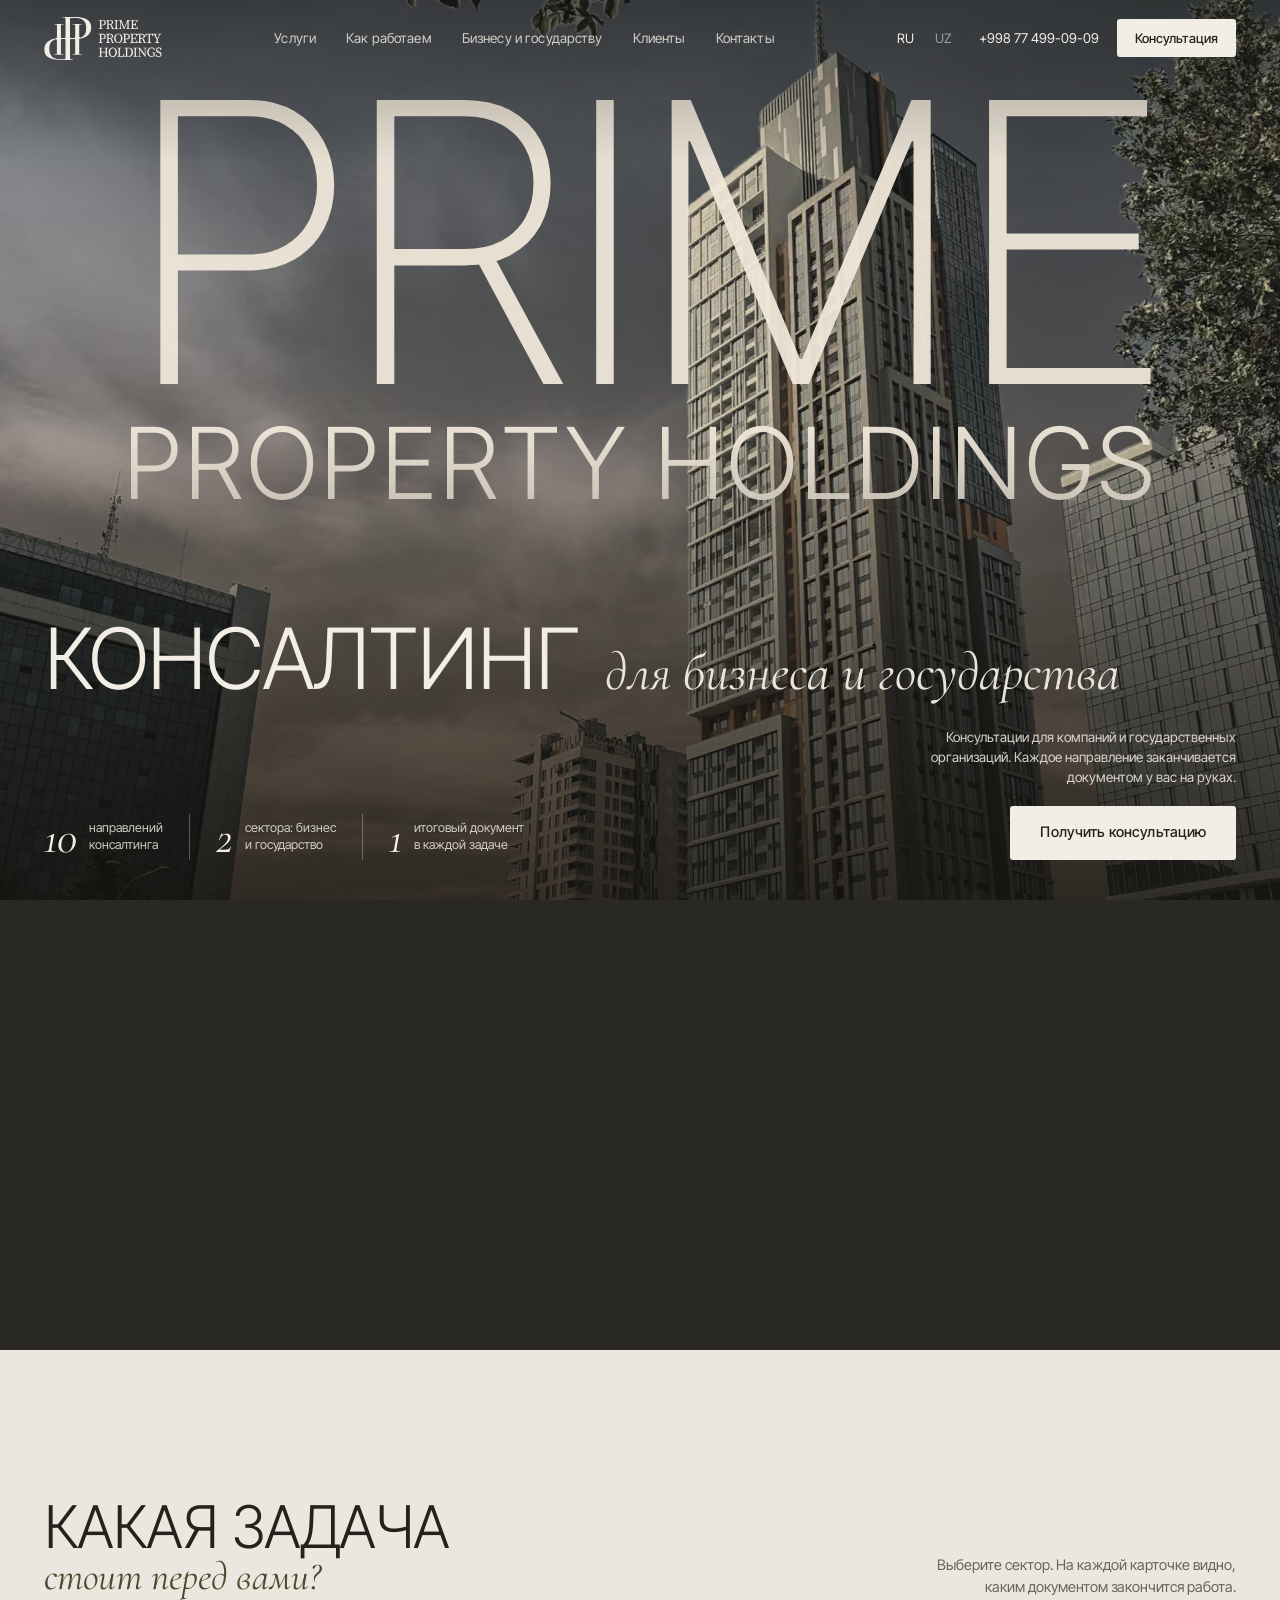
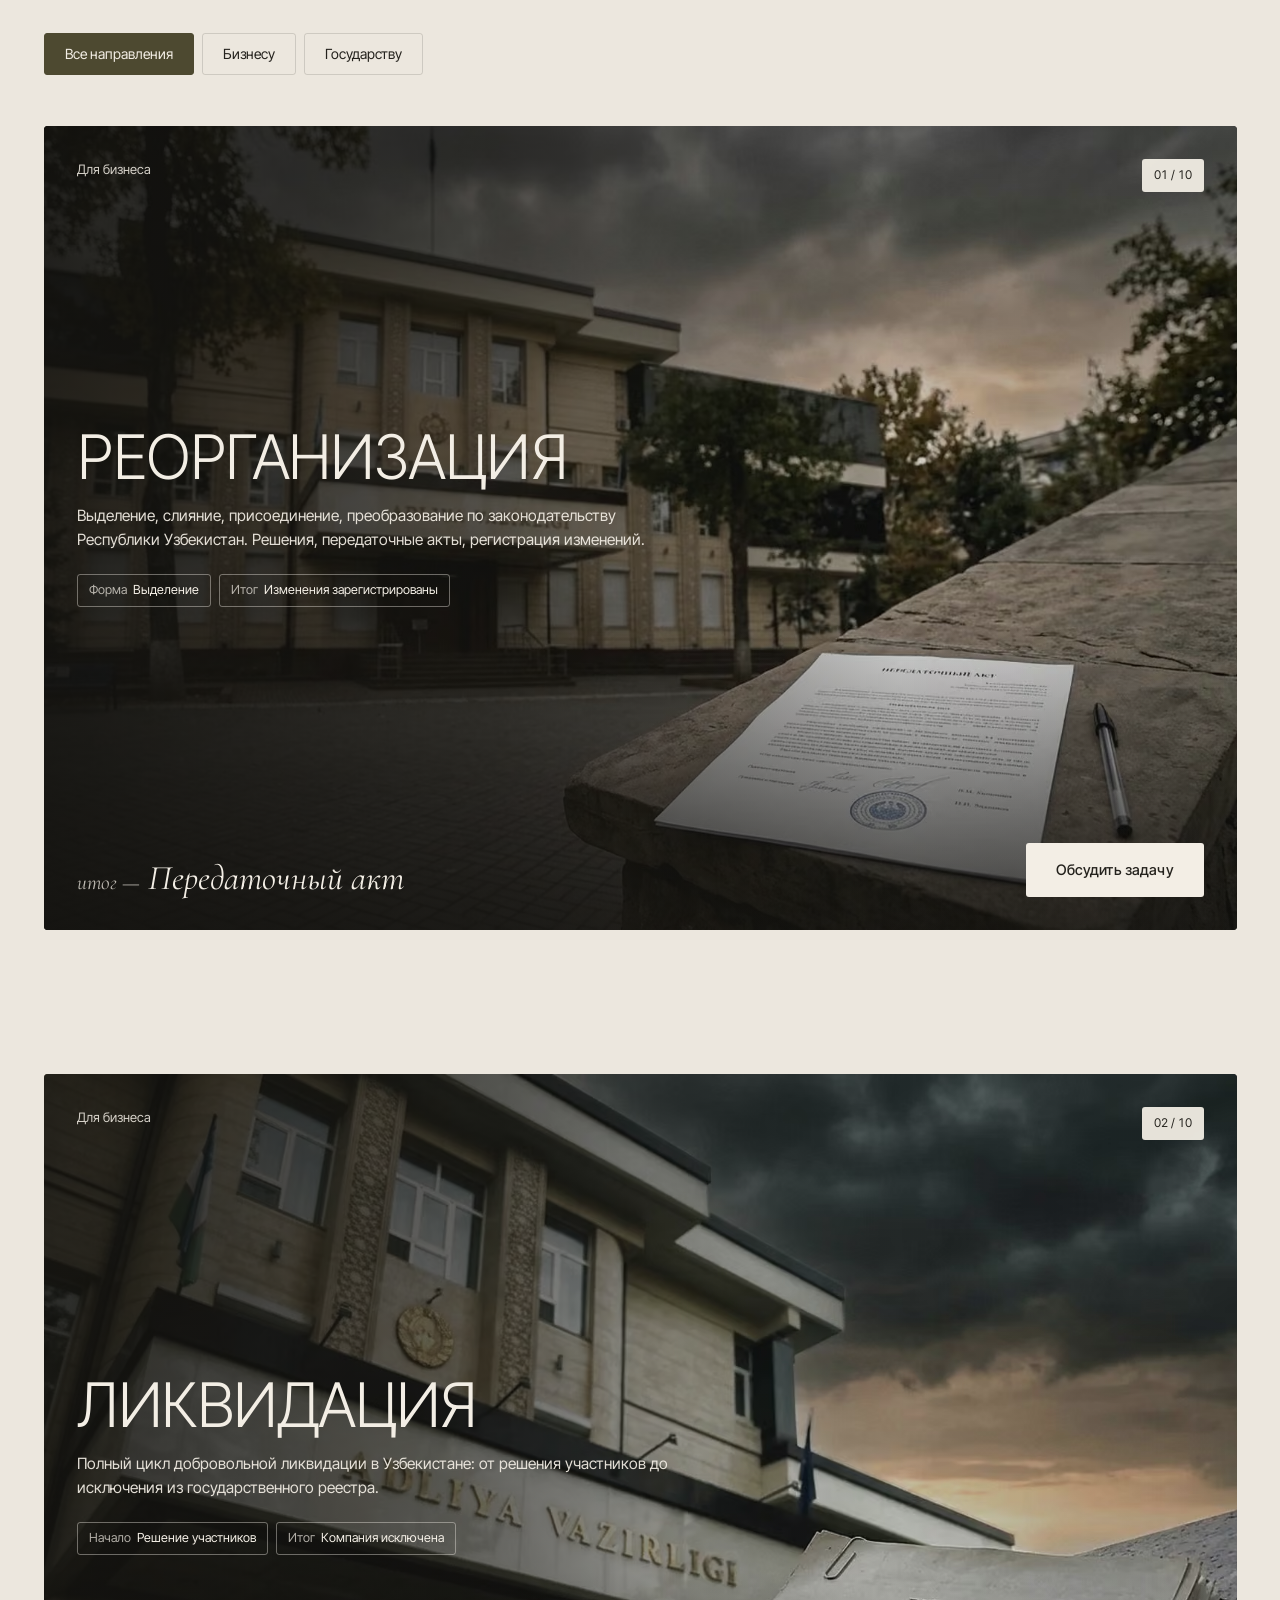
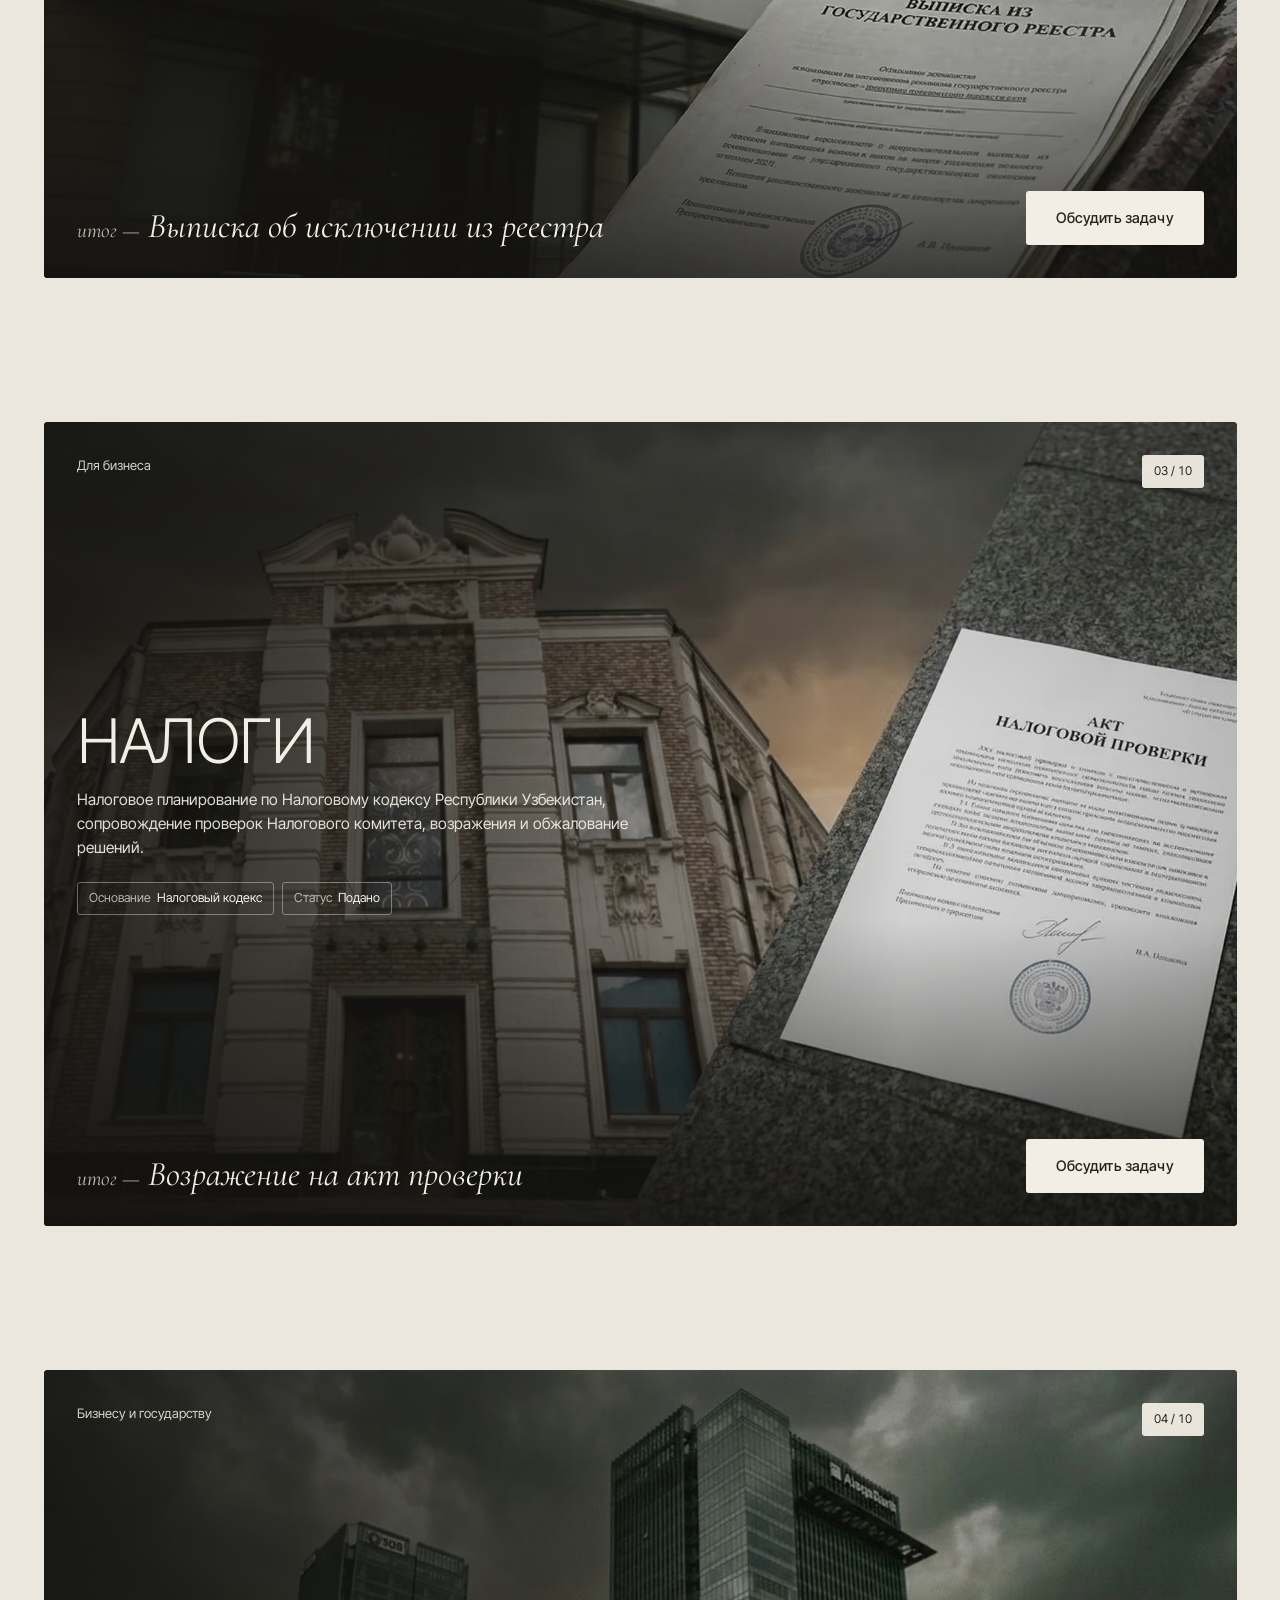
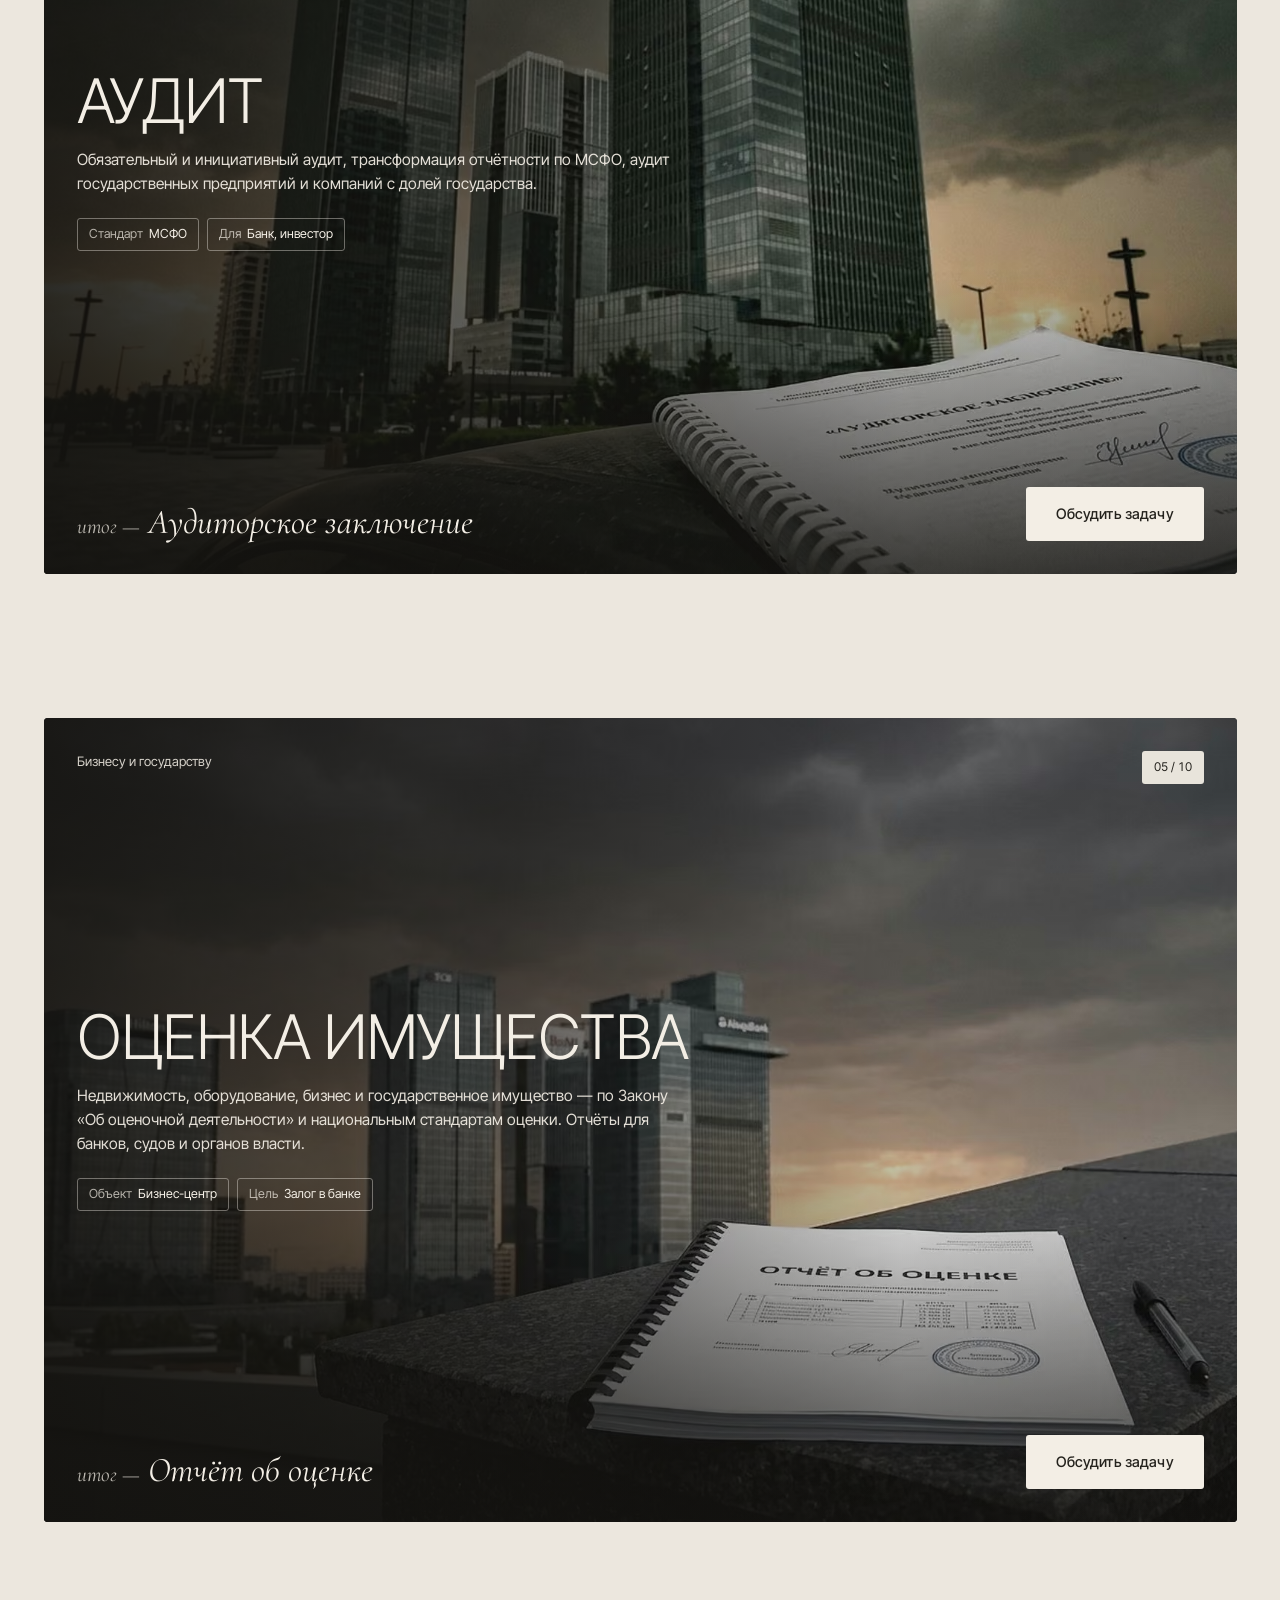
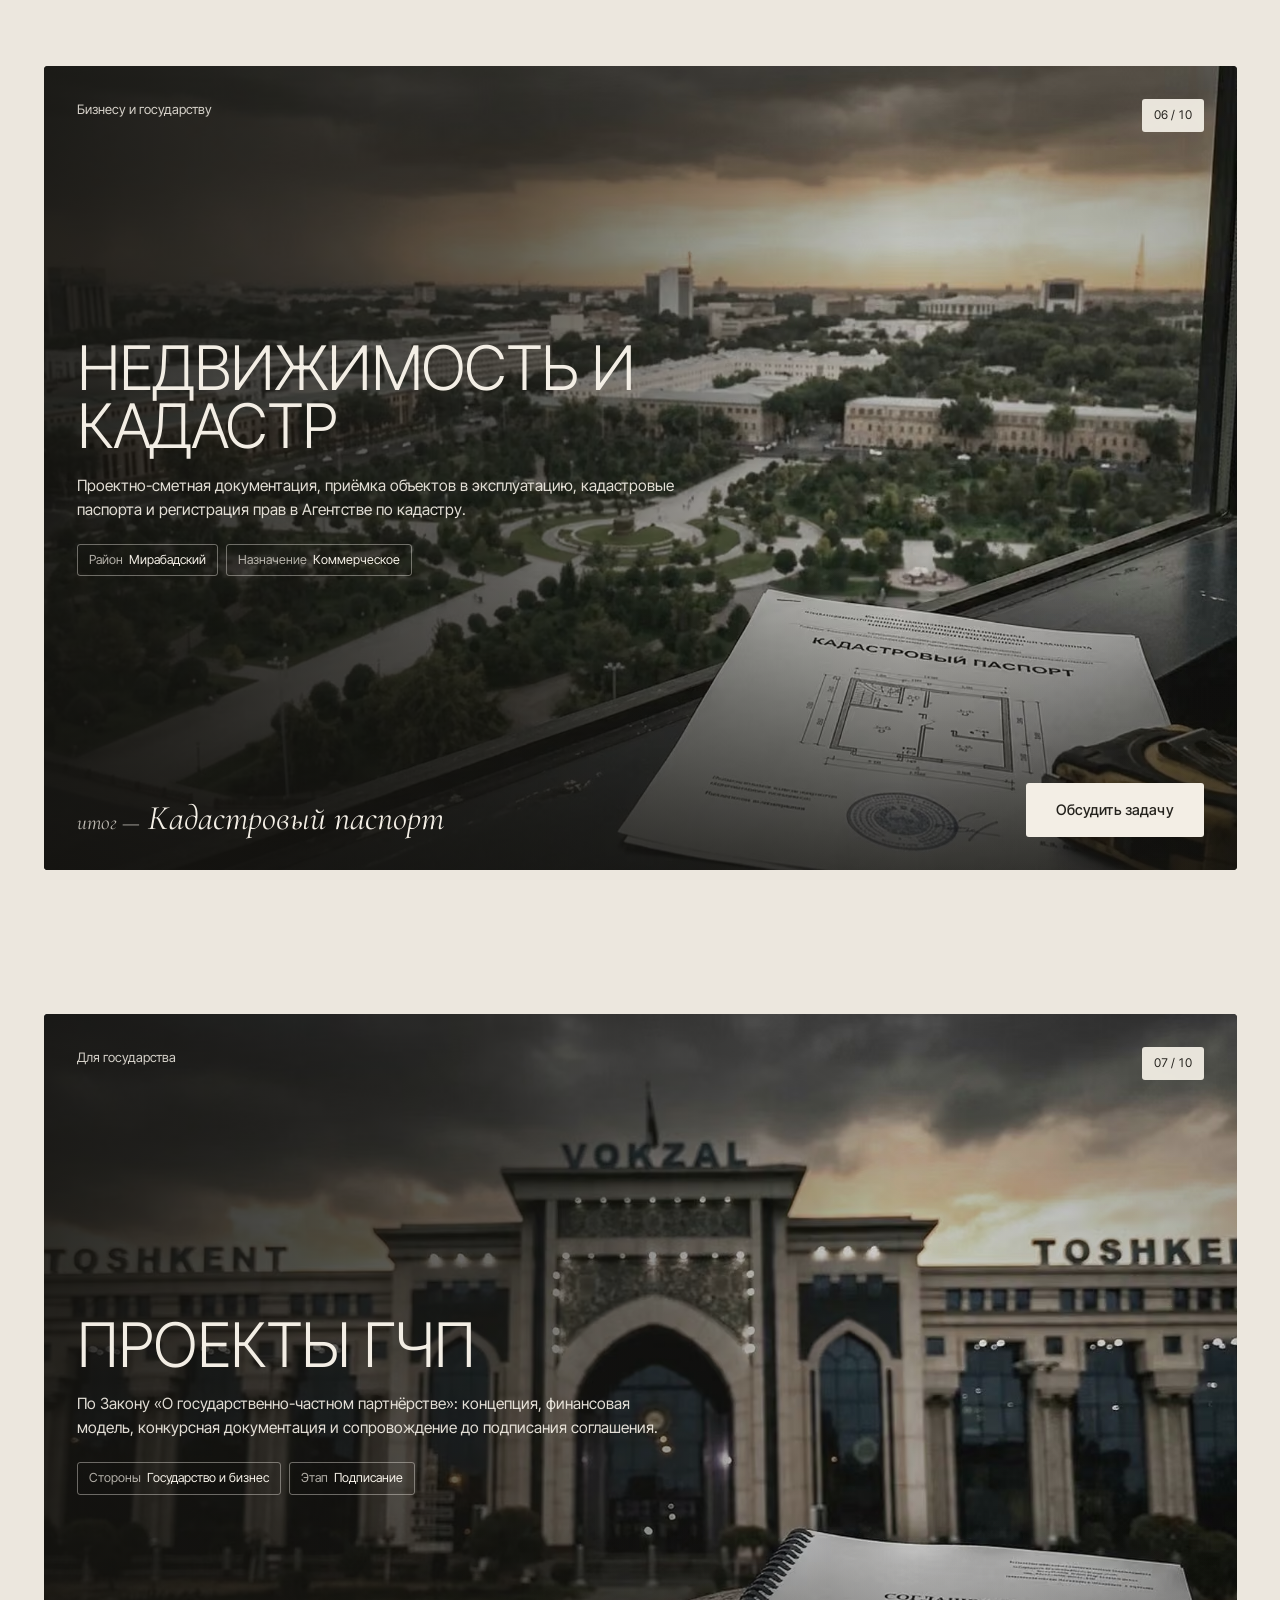
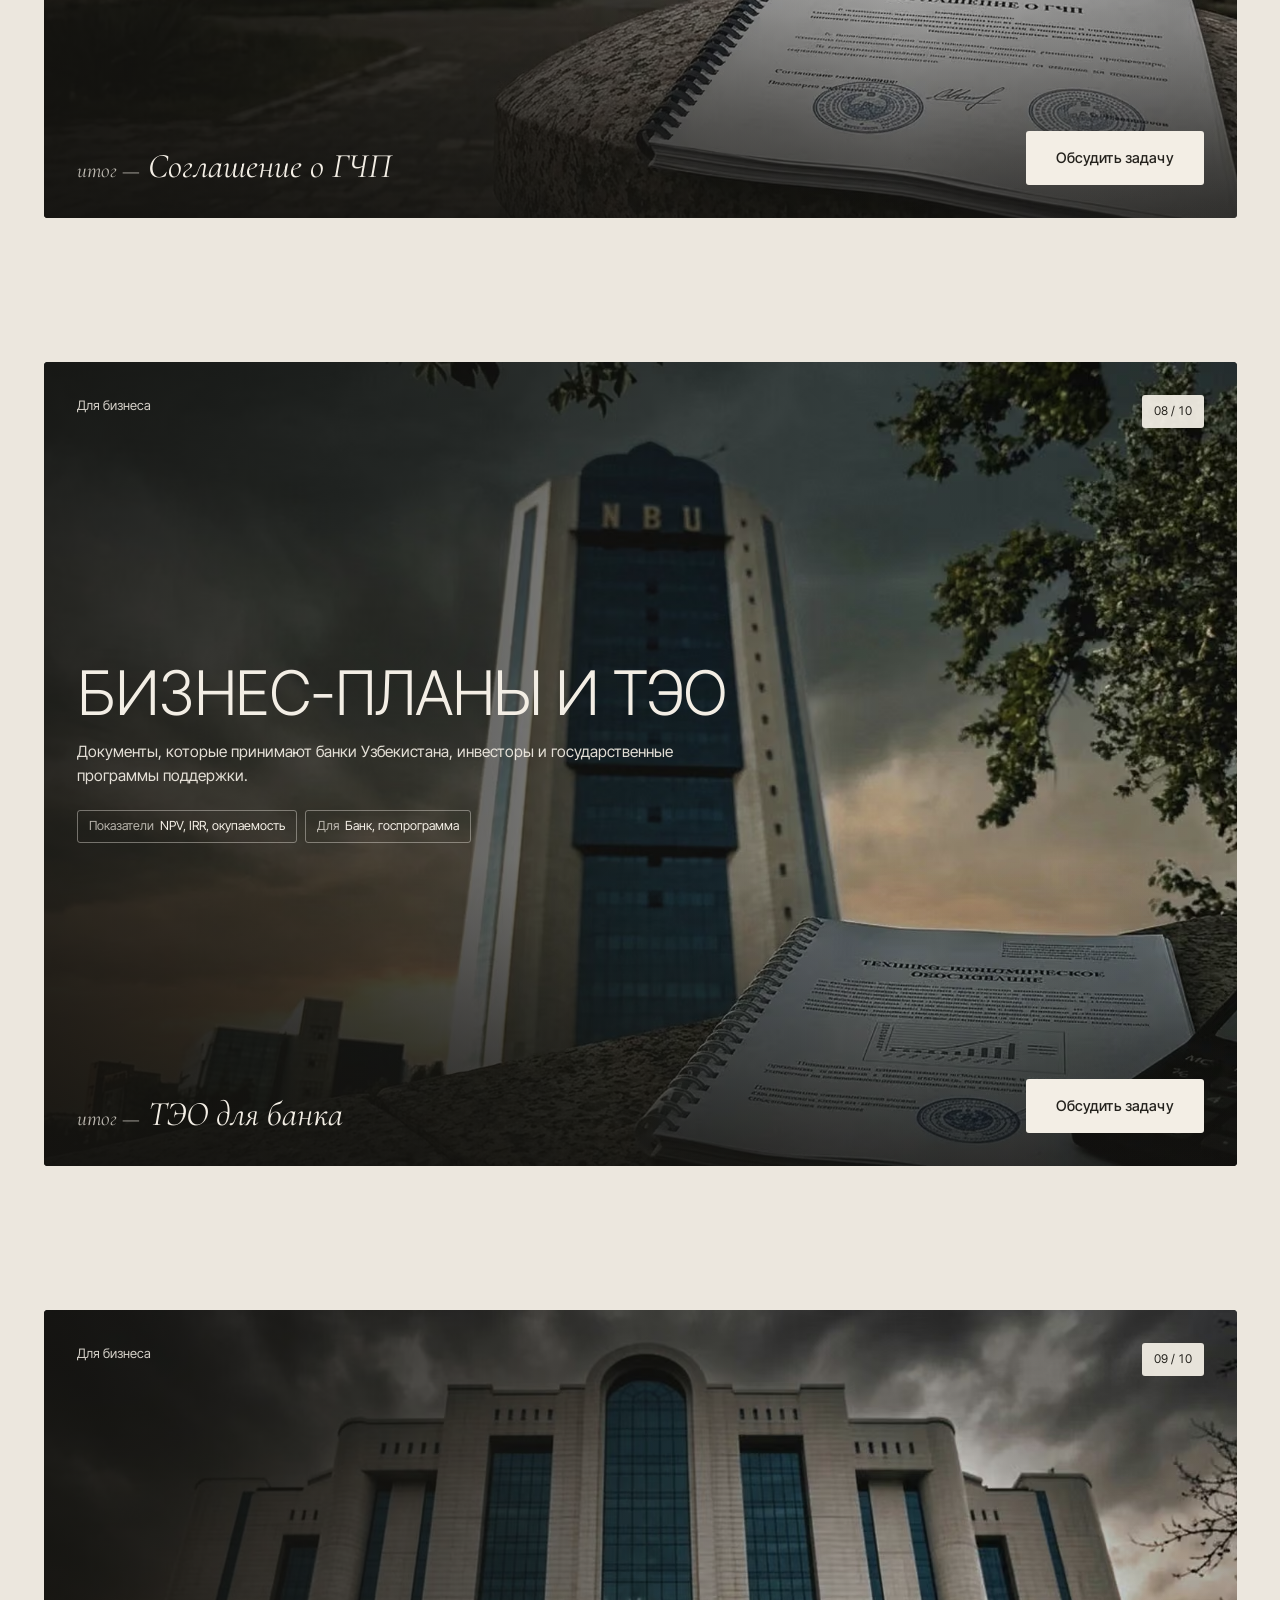
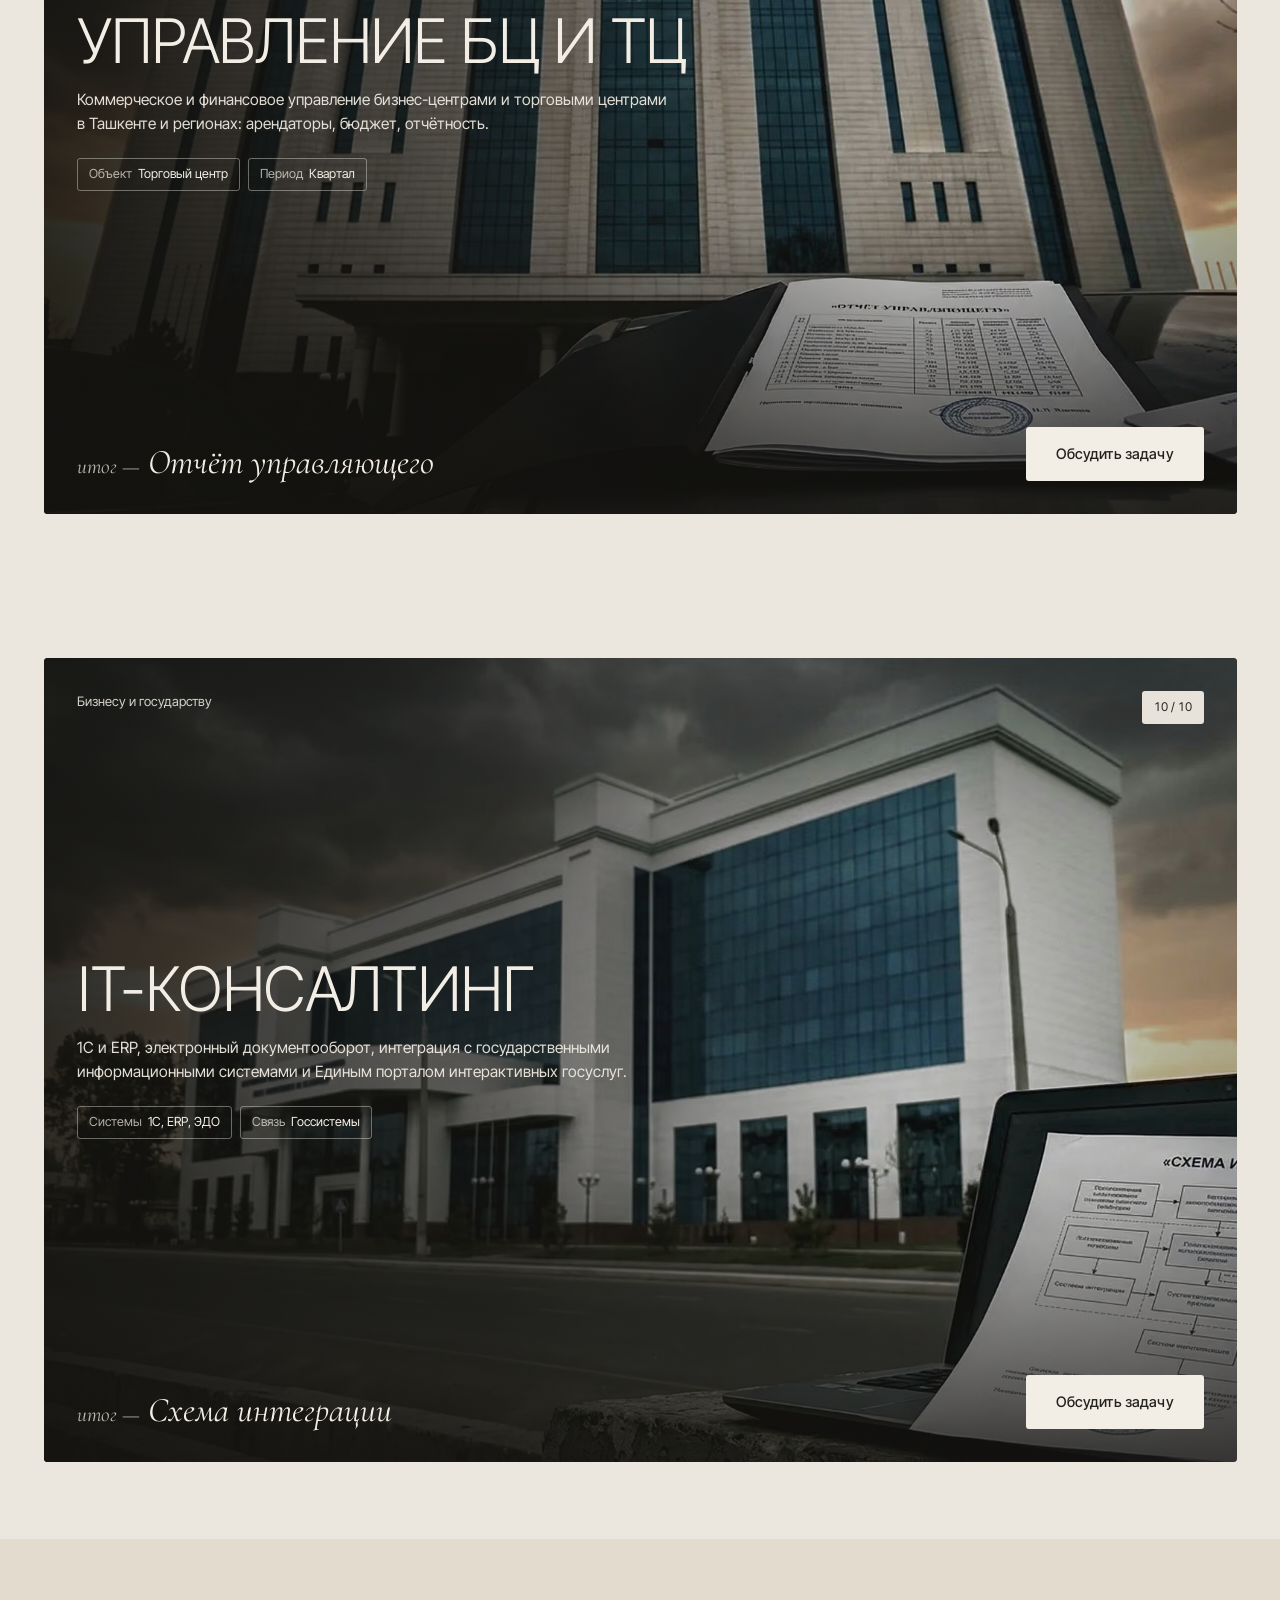
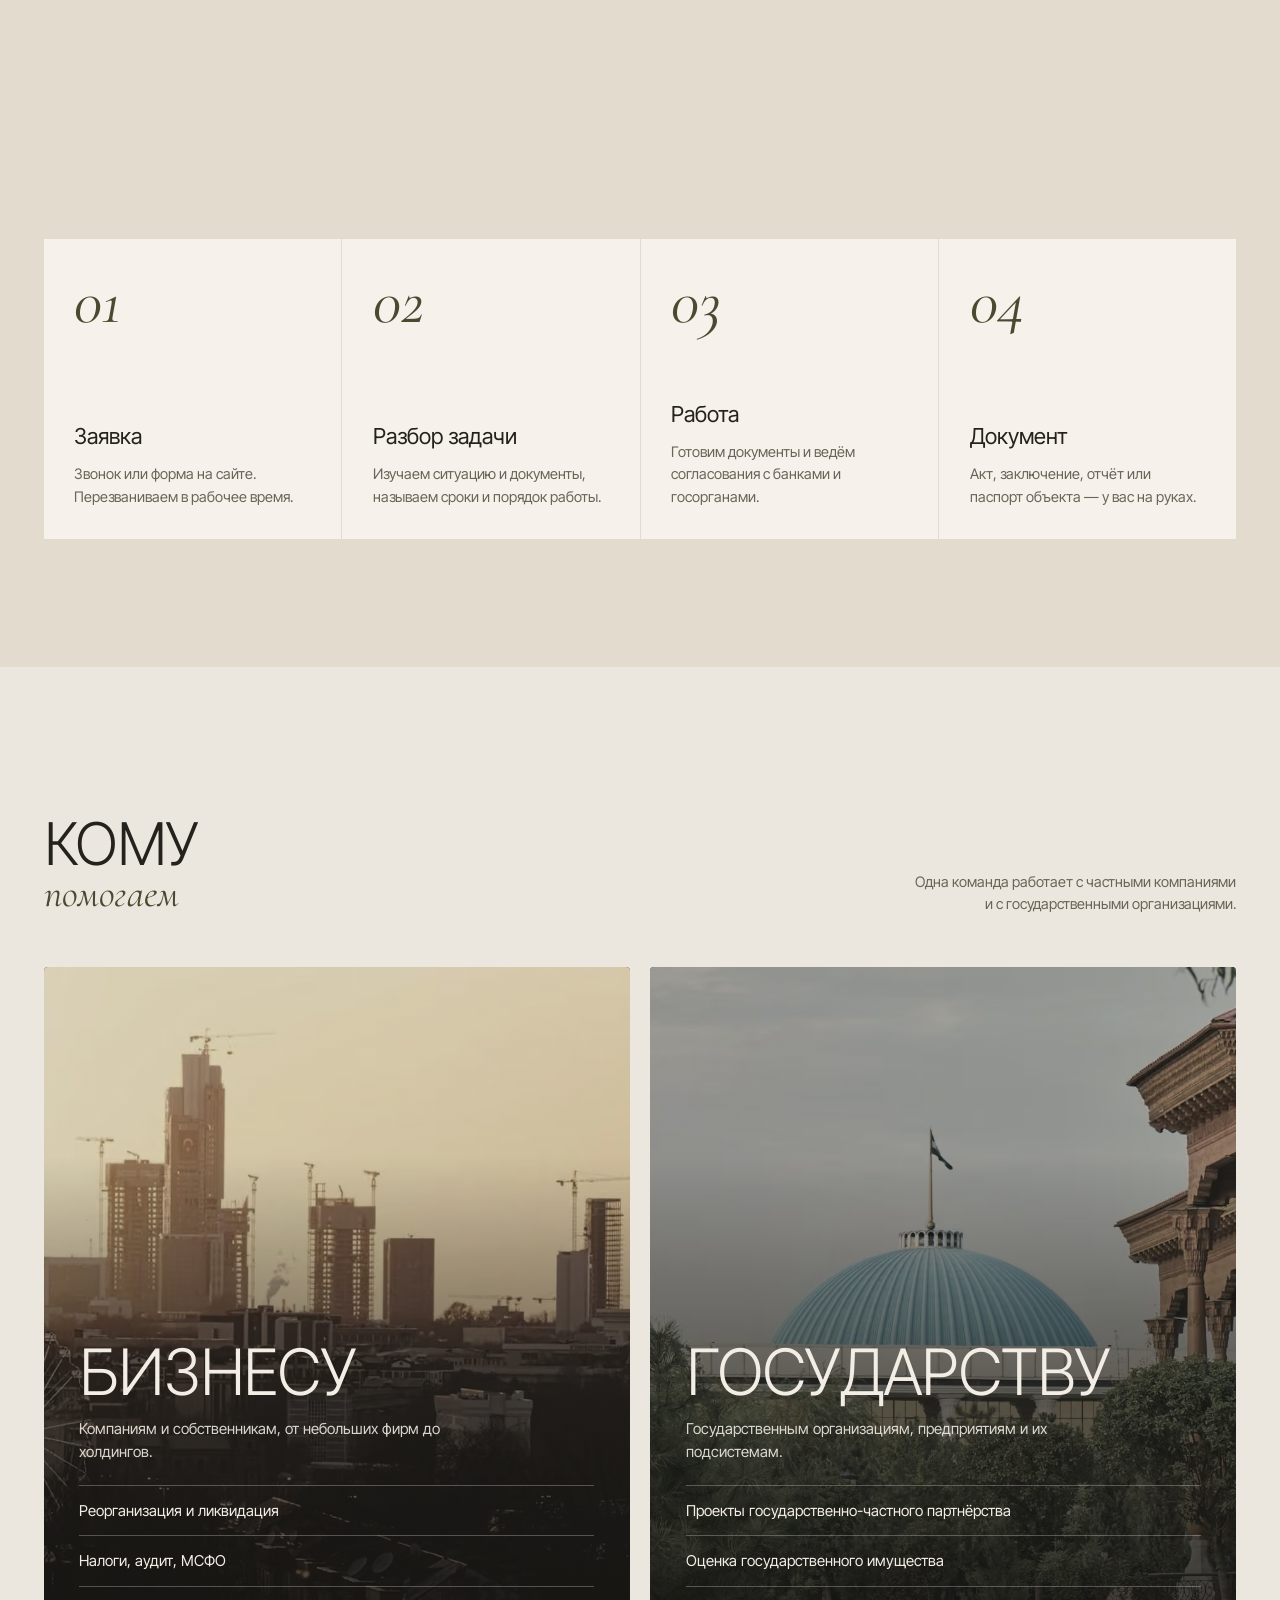
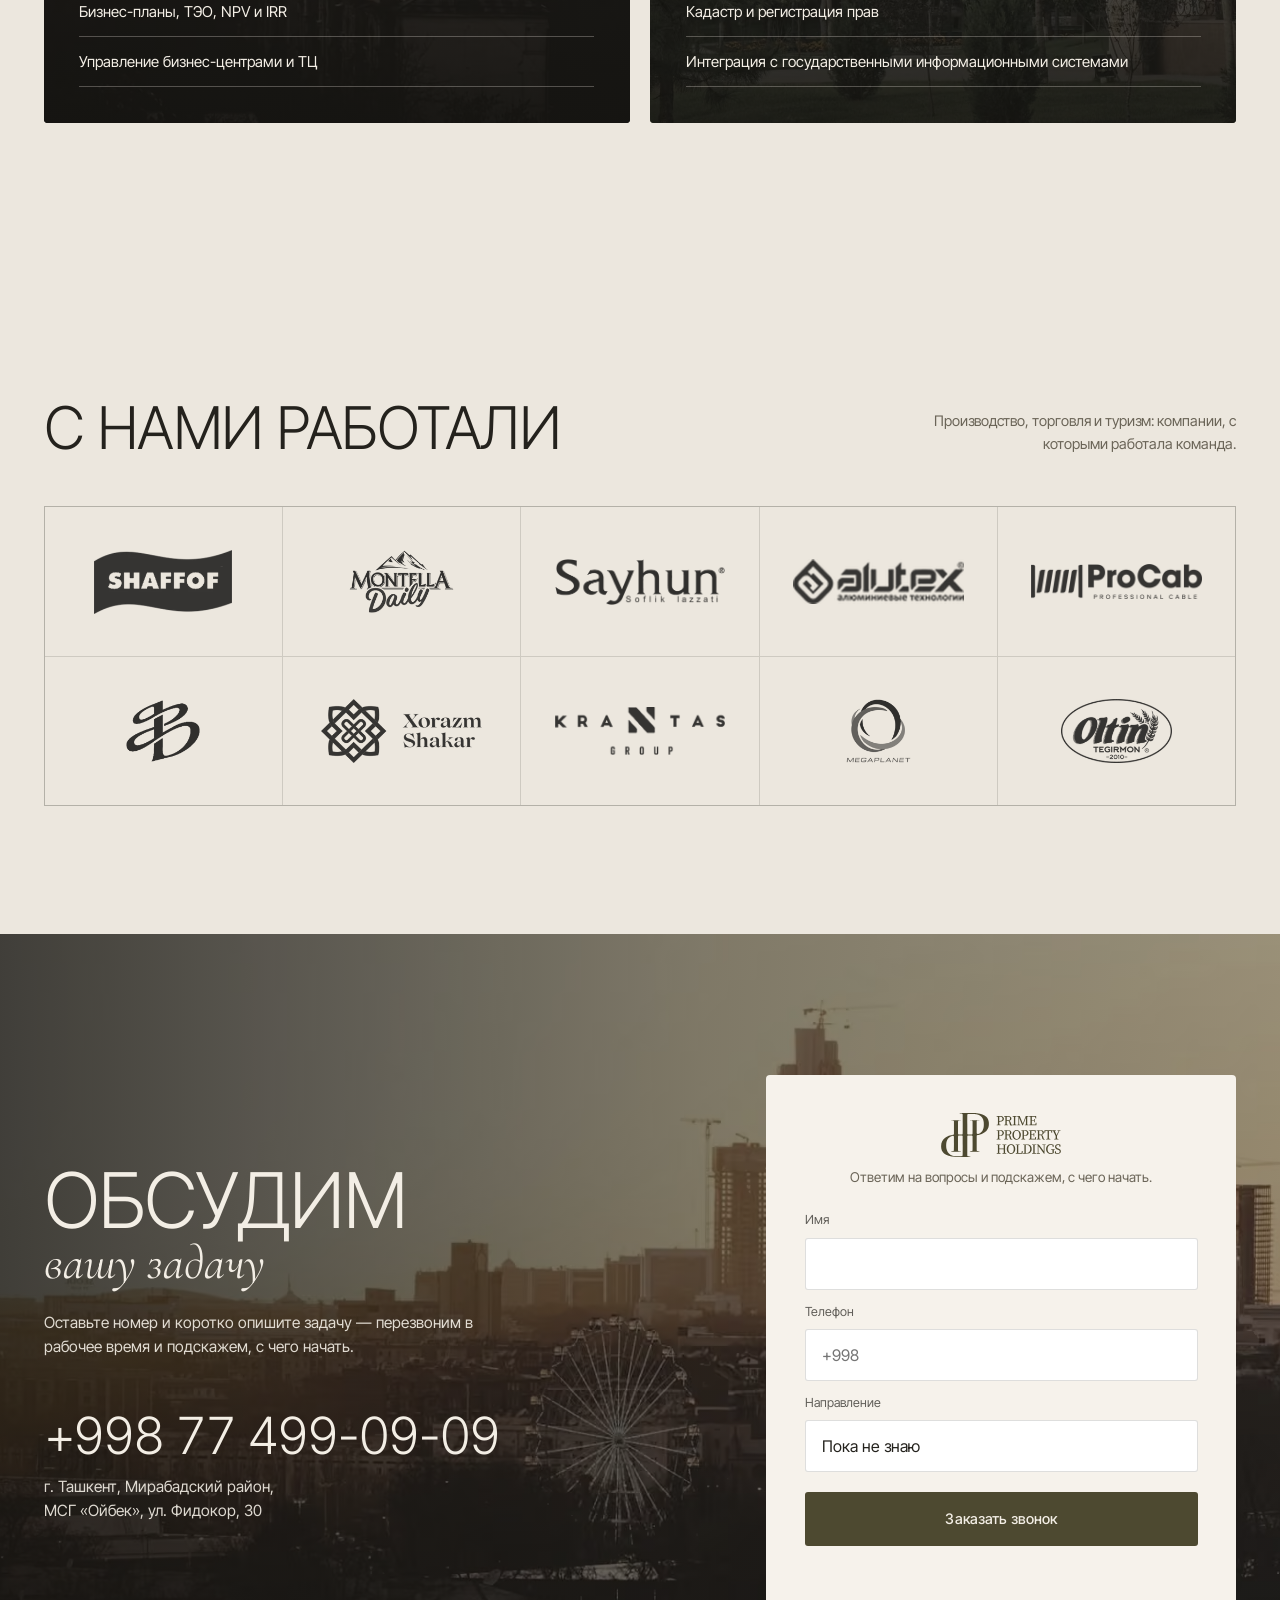
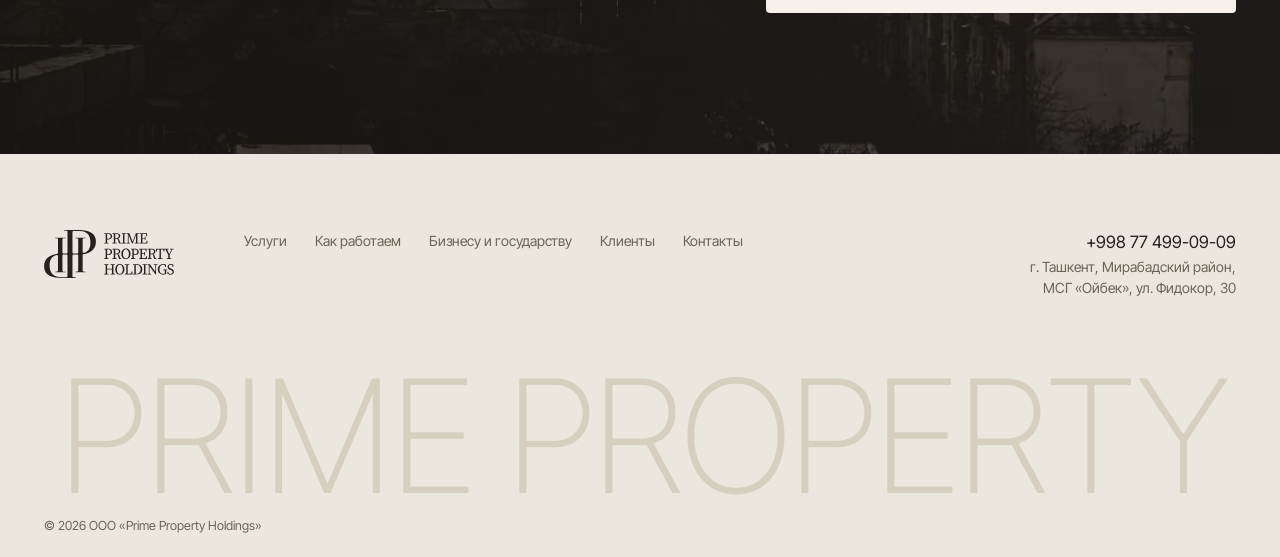
==== v3/index.html @ 29fcb07f "Prime: full company name in hero (static), clean white documents, 1920x1080 card images, no title hy" ====
<!doctype html>
<html lang="ru">
<head>
<meta charset="utf-8">
<meta name="viewport" content="width=device-width, initial-scale=1, viewport-fit=cover">
<title>Prime Property Holdings — консалтинг для бизнеса и государства</title>
<meta name="description" content="Консалтинг для бизнеса, государственных организаций и их подсистем: реорганизация и ликвидация, налоги и аудит, оценка имущества, кадастр, бизнес-планы и проекты ГЧП. Ташкент, Узбекистан.">
<link rel="icon" href="img/pph-mark.svg" type="image/svg+xml">
<link rel="preload" href="fonts/inter-tight-cyrillic-200-normal.woff2" as="font" type="font/woff2" crossorigin>
<link rel="preload" href="fonts/inter-tight-cyrillic-400-normal.woff2" as="font" type="font/woff2" crossorigin>
<link rel="preload" href="fonts/inter-tight-latin-200-normal.woff2" as="font" type="font/woff2" crossorigin>
<link rel="stylesheet" href="p.css">
<link rel="preload" as="image" href="img/p-hero.avif" type="image/avif" media="(min-aspect-ratio: 4/5)" fetchpriority="high">
<link rel="preload" as="image" href="img/p-hero-m.avif" type="image/avif" media="(max-aspect-ratio: 4/5)" fetchpriority="high">
<meta name="theme-color" content="#2a2824">
<script>document.documentElement.classList.add('js')</script>
<style id="pph-back-css">html,body{overflow-x:clip}</style></head>
<body id="top">

<header class="hd">
  <a class="hd__logo" href="#top" aria-label="Prime Property Holdings — на главную"><span class="logo" aria-hidden="true"></span></a>
  <nav class="hd__nav" aria-label="Разделы">
    <a href="#services">Услуги</a><a href="#process">Как работаем</a><a href="#sectors">Бизнесу и государству</a><a href="#clients">Клиенты</a><a href="#contact">Контакты</a>
  </nav>
  <div class="hd__end">
    <div class="lang" role="group" aria-label="Язык"><a data-lang="ru" href="?lang=ru">RU</a><a data-lang="uz" href="?lang=uz">UZ</a></div>
    <a class="hd__tel" href="tel:+998774990909">+998 77 499-09-09</a>
    <a class="hd__btn" href="#contact">Консультация</a>
  </div>
</header>

<main>
  <!-- Hero: the brand word stands behind the real towers of Tashkent (Nest One) -->
  <section class="hero" aria-labelledby="h1">
    <div class="hero__stage">
      <div class="hero__img hero__bg" aria-hidden="true"></div>
      <p class="hero__word" aria-hidden="true"><span class="w1">PRIME</span><span class="w2">PROPERTY HOLDINGS</span></p>
      <i class="hero__shade" aria-hidden="true"></i>
      <div class="hero__foot">
        <h1 class="hero__title" id="h1"><span class="cap">Консалтинг</span> <em>для бизнеса и государства</em></h1>
        <div class="hero__row">
          <dl class="hero__facts">
            <div><dt>10</dt><dd>направлений<br>консалтинга</dd></div>
            <div><dt>2</dt><dd>сектора: бизнес<br>и государство</dd></div>
            <div><dt>1</dt><dd>итоговый документ<br>в каждой задаче</dd></div>
          </dl>
          <div class="hero__act">
            <p class="hero__lead">Консультации для компаний и государственных организаций. Каждое направление заканчивается документом у вас на руках.</p>
            <a class="btn btn--light" href="#contact">Получить консультацию</a>
          </div>
        </div>
      </div>
    </div>
  </section>

  <!-- Services: which task is yours, then one full-bleed card per direction -->
  <section class="sv" id="services">
    <header class="head">
      <h2 class="head__t" data-rv><span class="cap">Какая задача</span> <em>стоит перед вами?</em></h2>
      <p class="head__p" data-rv>Выберите сектор. На каждой карточке видно, каким документом закончится работа.</p>
      <div class="tabs" role="tablist" aria-label="Сектор" data-rv>
        <button class="tab" role="tab" aria-selected="true" data-f="all" type="button">Все направления</button>
        <button class="tab" role="tab" aria-selected="false" data-f="b" type="button">Бизнесу</button>
        <button class="tab" role="tab" aria-selected="false" data-f="g" type="button">Государству</button>
      </div>
    </header>
    <div class="deck">
    <article class="sc" data-sec="b" style="--bg:url(img/p-s01.webp);--bg-a:url(img/p-s01.avif);--bgm:url(img/p-s01-m.webp);--bgm-a:url(img/p-s01-m.avif)">
        <div class="sc__in">
          <div class="sc__ph" aria-hidden="true"></div>
          <header class="sc__top">
            <p class="sc__for">Для бизнеса</p>
            <p class="sc__no">01 / 10</p>
          </header>
          <div class="sc__body">
            <h3 class="sc__t">Реорганизация</h3>
            <p class="sc__a">Выделение, слияние, присоединение, преобразование по законодательству Республики Узбекистан. Решения, передаточные акты, регистрация изменений.</p>
            <dl class="sc__rows"><div><dt>Форма</dt><dd>Выделение</dd></div><div><dt>Итог</dt><dd>Изменения зарегистрированы</dd></div></dl>
          </div>
          <footer class="sc__foot">
            <p class="sc__doc"><span>итог —</span> <em>Передаточный акт</em></p>
            <a class="btn btn--light" href="#contact" data-topic="Реорганизация">Обсудить задачу</a>
          </footer>
        </div>
      </article>
    <article class="sc" data-sec="b" style="--bg:url(img/p-s02.webp);--bg-a:url(img/p-s02.avif);--bgm:url(img/p-s02-m.webp);--bgm-a:url(img/p-s02-m.avif)">
        <div class="sc__in">
          <div class="sc__ph" aria-hidden="true"></div>
          <header class="sc__top">
            <p class="sc__for">Для бизнеса</p>
            <p class="sc__no">02 / 10</p>
          </header>
          <div class="sc__body">
            <h3 class="sc__t">Ликвидация</h3>
            <p class="sc__a">Полный цикл добровольной ликвидации в Узбекистане: от решения участников до исключения из государственного реестра.</p>
            <dl class="sc__rows"><div><dt>Начало</dt><dd>Решение участников</dd></div><div><dt>Итог</dt><dd>Компания исключена</dd></div></dl>
          </div>
          <footer class="sc__foot">
            <p class="sc__doc"><span>итог —</span> <em>Выписка об исключении из реестра</em></p>
            <a class="btn btn--light" href="#contact" data-topic="Ликвидация">Обсудить задачу</a>
          </footer>
        </div>
      </article>
    <article class="sc" data-sec="b" style="--bg:url(img/p-s03.webp);--bg-a:url(img/p-s03.avif);--bgm:url(img/p-s03-m.webp);--bgm-a:url(img/p-s03-m.avif)">
        <div class="sc__in">
          <div class="sc__ph" aria-hidden="true"></div>
          <header class="sc__top">
            <p class="sc__for">Для бизнеса</p>
            <p class="sc__no">03 / 10</p>
          </header>
          <div class="sc__body">
            <h3 class="sc__t">Налоги</h3>
            <p class="sc__a">Налоговое планирование по Налоговому кодексу Республики Узбекистан, сопровождение проверок Налогового комитета, возражения и обжалование решений.</p>
            <dl class="sc__rows"><div><dt>Основание</dt><dd>Налоговый кодекс</dd></div><div><dt>Статус</dt><dd>Подано</dd></div></dl>
          </div>
          <footer class="sc__foot">
            <p class="sc__doc"><span>итог —</span> <em>Возражение на акт проверки</em></p>
            <a class="btn btn--light" href="#contact" data-topic="Налоги">Обсудить задачу</a>
          </footer>
        </div>
      </article>
    <article class="sc" data-sec="bg" style="--bg:url(img/p-s04.webp);--bg-a:url(img/p-s04.avif);--bgm:url(img/p-s04-m.webp);--bgm-a:url(img/p-s04-m.avif)">
        <div class="sc__in">
          <div class="sc__ph" aria-hidden="true"></div>
          <header class="sc__top">
            <p class="sc__for">Бизнесу и государству</p>
            <p class="sc__no">04 / 10</p>
          </header>
          <div class="sc__body">
            <h3 class="sc__t">Аудит</h3>
            <p class="sc__a">Обязательный и инициативный аудит, трансформация отчётности по МСФО, аудит государственных предприятий и компаний с долей государства.</p>
            <dl class="sc__rows"><div><dt>Стандарт</dt><dd>МСФО</dd></div><div><dt>Для</dt><dd>Банк, инвестор</dd></div></dl>
          </div>
          <footer class="sc__foot">
            <p class="sc__doc"><span>итог —</span> <em>Аудиторское заключение</em></p>
            <a class="btn btn--light" href="#contact" data-topic="Аудит">Обсудить задачу</a>
          </footer>
        </div>
      </article>
    <article class="sc" data-sec="bg" style="--bg:url(img/p-s05.webp);--bg-a:url(img/p-s05.avif);--bgm:url(img/p-s05-m.webp);--bgm-a:url(img/p-s05-m.avif)">
        <div class="sc__in">
          <div class="sc__ph" aria-hidden="true"></div>
          <header class="sc__top">
            <p class="sc__for">Бизнесу и государству</p>
            <p class="sc__no">05 / 10</p>
          </header>
          <div class="sc__body">
            <h3 class="sc__t">Оценка имущества</h3>
            <p class="sc__a">Недвижимость, оборудование, бизнес и государственное имущество — по Закону «Об оценочной деятельности» и национальным стандартам оценки. Отчёты для банков, судов и органов власти.</p>
            <dl class="sc__rows"><div><dt>Объект</dt><dd>Бизнес-центр</dd></div><div><dt>Цель</dt><dd>Залог в банке</dd></div></dl>
          </div>
          <footer class="sc__foot">
            <p class="sc__doc"><span>итог —</span> <em>Отчёт об оценке</em></p>
            <a class="btn btn--light" href="#contact" data-topic="Оценка имущества">Обсудить задачу</a>
          </footer>
        </div>
      </article>
    <article class="sc" data-sec="bg" style="--bg:url(img/p-s06.webp);--bg-a:url(img/p-s06.avif);--bgm:url(img/p-s06-m.webp);--bgm-a:url(img/p-s06-m.avif)">
        <div class="sc__in">
          <div class="sc__ph" aria-hidden="true"></div>
          <header class="sc__top">
            <p class="sc__for">Бизнесу и государству</p>
            <p class="sc__no">06 / 10</p>
          </header>
          <div class="sc__body">
            <h3 class="sc__t">Недвижимость и кадастр</h3>
            <p class="sc__a">Проектно-сметная документация, приёмка объектов в эксплуатацию, кадастровые паспорта и регистрация прав в Агентстве по кадастру.</p>
            <dl class="sc__rows"><div><dt>Район</dt><dd>Мирабадский</dd></div><div><dt>Назначение</dt><dd>Коммерческое</dd></div></dl>
          </div>
          <footer class="sc__foot">
            <p class="sc__doc"><span>итог —</span> <em>Кадастровый паспорт</em></p>
            <a class="btn btn--light" href="#contact" data-topic="Недвижимость и кадастр">Обсудить задачу</a>
          </footer>
        </div>
      </article>
    <article class="sc" data-sec="g" style="--bg:url(img/p-s07.webp);--bg-a:url(img/p-s07.avif);--bgm:url(img/p-s07-m.webp);--bgm-a:url(img/p-s07-m.avif)">
        <div class="sc__in">
          <div class="sc__ph" aria-hidden="true"></div>
          <header class="sc__top">
            <p class="sc__for">Для государства</p>
            <p class="sc__no">07 / 10</p>
          </header>
          <div class="sc__body">
            <h3 class="sc__t">Проекты ГЧП</h3>
            <p class="sc__a">По Закону «О государственно-частном партнёрстве»: концепция, финансовая модель, конкурсная документация и сопровождение до подписания соглашения.</p>
            <dl class="sc__rows"><div><dt>Стороны</dt><dd>Государство и бизнес</dd></div><div><dt>Этап</dt><dd>Подписание</dd></div></dl>
          </div>
          <footer class="sc__foot">
            <p class="sc__doc"><span>итог —</span> <em>Соглашение о ГЧП</em></p>
            <a class="btn btn--light" href="#contact" data-topic="Проекты ГЧП">Обсудить задачу</a>
          </footer>
        </div>
      </article>
    <article class="sc" data-sec="b" style="--bg:url(img/p-s08.webp);--bg-a:url(img/p-s08.avif);--bgm:url(img/p-s08-m.webp);--bgm-a:url(img/p-s08-m.avif)">
        <div class="sc__in">
          <div class="sc__ph" aria-hidden="true"></div>
          <header class="sc__top">
            <p class="sc__for">Для бизнеса</p>
            <p class="sc__no">08 / 10</p>
          </header>
          <div class="sc__body">
            <h3 class="sc__t">Бизнес-планы и ТЭО</h3>
            <p class="sc__a">Документы, которые принимают банки Узбекистана, инвесторы и государственные программы поддержки.</p>
            <dl class="sc__rows"><div><dt>Показатели</dt><dd>NPV, IRR, окупаемость</dd></div><div><dt>Для</dt><dd>Банк, госпрограмма</dd></div></dl>
          </div>
          <footer class="sc__foot">
            <p class="sc__doc"><span>итог —</span> <em>ТЭО для банка</em></p>
            <a class="btn btn--light" href="#contact" data-topic="Бизнес-планы и ТЭО">Обсудить задачу</a>
          </footer>
        </div>
      </article>
    <article class="sc" data-sec="b" style="--bg:url(img/p-s09.webp);--bg-a:url(img/p-s09.avif);--bgm:url(img/p-s09-m.webp);--bgm-a:url(img/p-s09-m.avif)">
        <div class="sc__in">
          <div class="sc__ph" aria-hidden="true"></div>
          <header class="sc__top">
            <p class="sc__for">Для бизнеса</p>
            <p class="sc__no">09 / 10</p>
          </header>
          <div class="sc__body">
            <h3 class="sc__t">Управление БЦ и ТЦ</h3>
            <p class="sc__a">Коммерческое и финансовое управление бизнес-центрами и торговыми центрами в Ташкенте и регионах: арендаторы, бюджет, отчётность.</p>
            <dl class="sc__rows"><div><dt>Объект</dt><dd>Торговый центр</dd></div><div><dt>Период</dt><dd>Квартал</dd></div></dl>
          </div>
          <footer class="sc__foot">
            <p class="sc__doc"><span>итог —</span> <em>Отчёт управляющего</em></p>
            <a class="btn btn--light" href="#contact" data-topic="Управление БЦ и ТЦ">Обсудить задачу</a>
          </footer>
        </div>
      </article>
    <article class="sc" data-sec="bg" style="--bg:url(img/p-s10.webp);--bg-a:url(img/p-s10.avif);--bgm:url(img/p-s10-m.webp);--bgm-a:url(img/p-s10-m.avif)">
        <div class="sc__in">
          <div class="sc__ph" aria-hidden="true"></div>
          <header class="sc__top">
            <p class="sc__for">Бизнесу и государству</p>
            <p class="sc__no">10 / 10</p>
          </header>
          <div class="sc__body">
            <h3 class="sc__t">IT-консалтинг</h3>
            <p class="sc__a">1С и ERP, электронный документооборот, интеграция с государственными информационными системами и Единым порталом интерактивных госуслуг.</p>
            <dl class="sc__rows"><div><dt>Системы</dt><dd>1С, ERP, ЭДО</dd></div><div><dt>Связь</dt><dd>Госсистемы</dd></div></dl>
          </div>
          <footer class="sc__foot">
            <p class="sc__doc"><span>итог —</span> <em>Схема интеграции</em></p>
            <a class="btn btn--light" href="#contact" data-topic="IT-консалтинг">Обсудить задачу</a>
          </footer>
        </div>
      </article>
    </div>
  </section>

  <!-- Process: four real steps, in order -->
  <section class="pr" id="process">
    <header class="head">
      <h2 class="head__t" data-rv><span class="cap">От заявки до документа</span> <em>каждый шаг под контролем</em></h2>
      <p class="head__p" data-rv>Одна команда ведёт задачу от первого звонка до итогового документа.</p>
    </header>
    <ol class="steps">
      <li class="st" data-rv style="--i:0"><b class="st__n">01</b><h3>Заявка</h3><p>Звонок или форма на сайте. Перезваниваем в рабочее время.</p></li>
      <li class="st" data-rv style="--i:1"><b class="st__n">02</b><h3>Разбор задачи</h3><p>Изучаем ситуацию и документы, называем сроки и порядок работы.</p></li>
      <li class="st" data-rv style="--i:2"><b class="st__n">03</b><h3>Работа</h3><p>Готовим документы и ведём согласования с банками и госорганами.</p></li>
      <li class="st" data-rv style="--i:3"><b class="st__n">04</b><h3>Документ</h3><p>Акт, заключение, отчёт или паспорт объекта — у вас на руках.</p></li>
    </ol>
  </section>

  <!-- Sectors -->
  <section class="se" id="sectors">
    <header class="head">
      <h2 class="head__t" data-rv><span class="cap">Кому</span> <em>помогаем</em></h2>
      <p class="head__p" data-rv>Одна команда работает с частными компаниями и с государственными организациями.</p>
    </header>
    <div class="se__grid">
      <article class="sx sx--b" data-rv>
        <h3 class="sx__t">Бизнесу</h3>
        <p>Компаниям и собственникам, от небольших фирм до холдингов.</p>
        <ul><li>Реорганизация и ликвидация</li><li>Налоги, аудит, МСФО</li><li>Бизнес-планы, ТЭО, NPV и IRR</li><li>Управление бизнес-центрами и ТЦ</li></ul>
      </article>
      <article class="sx sx--g" data-rv style="--i:1">
        <h3 class="sx__t">Государству</h3>
        <p>Государственным организациям, предприятиям и их подсистемам.</p>
        <ul><li>Проекты государственно-частного партнёрства</li><li>Оценка государственного имущества</li><li>Кадастр и регистрация прав</li><li>Интеграция с государственными информационными системами</li></ul>
      </article>
    </div>
  </section>

  <!-- Clients -->
  <section class="cl" id="clients">
    <header class="head">
      <h2 class="head__t" data-rv><span class="cap">С нами работали</span></h2>
      <p class="head__p" data-rv>Производство, торговля и туризм: компании, с которыми работала команда.</p>
    </header>
    <ul class="cl__grid">
    <li data-rv style="--i:0"><img src="img/logos/shaffof.webp" alt="Shaffof" loading="lazy" decoding="async"></li><li data-rv style="--i:1"><img src="img/logos/montella.webp" alt="Montella Daily" loading="lazy" decoding="async"></li><li data-rv style="--i:2"><img src="img/logos/sayhun.webp" alt="Sayhun" loading="lazy" decoding="async"></li><li data-rv style="--i:3"><img src="img/logos/alutex.webp" alt="Alutex" loading="lazy" decoding="async"></li><li data-rv style="--i:4"><img src="img/logos/procab.webp" alt="ProCab" loading="lazy" decoding="async"></li><li data-rv style="--i:0"><img src="img/logos/beldersoy.webp" alt="Beldersoy" loading="lazy" decoding="async"></li><li data-rv style="--i:1"><img src="img/logos/xorazmshakar.webp" alt="Xorazm Shakar" loading="lazy" decoding="async"></li><li data-rv style="--i:2"><img src="img/logos/krantas.webp" alt="Krantas Group" loading="lazy" decoding="async"></li><li data-rv style="--i:3"><img src="img/logos/megaplanet.webp" alt="Megaplanet" loading="lazy" decoding="async"></li><li data-rv style="--i:4"><img src="img/logos/oltintegirmon.webp" alt="Oltin Tegirmon" loading="lazy" decoding="async"></li>
    </ul>
  </section>

  <!-- Contact -->
  <section class="ct" id="contact">
    <div class="ct__ph" aria-hidden="true"></div>
    <div class="ct__wrap">
      <div class="ct__side">
        <h2 class="ct__t"><span class="cap">Обсудим</span> <em>вашу задачу</em></h2>
        <p>Оставьте номер и коротко опишите задачу — перезвоним в рабочее время и подскажем, с чего начать.</p>
        <a class="ct__tel" href="tel:+998774990909">+998 77 499-09-09</a>
        <p class="ct__adr">г. Ташкент, Мирабадский район,<br>МСГ «Ойбек», ул. Фидокор, 30</p>
      </div>
      <div class="ct__card">
        <span class="logo ct__logo" aria-hidden="true"></span>
        <p class="ct__note">Ответим на вопросы и подскажем, с чего начать.</p>
        <form class="ct__form" name="consult" method="POST" action="/" data-netlify="true" data-pph-form novalidate>
  <input type="hidden" name="form-name" value="consult">
  <label class="fld"><span>Имя</span><input name="name" autocomplete="name"></label>
  <label class="fld"><span>Телефон</span><input name="phone" type="tel" inputmode="tel" autocomplete="tel" placeholder="+998" required></label>
  <label class="fld"><span>Направление</span>
    <select name="topic"><option>Пока не знаю</option><option>Реорганизация</option><option>Ликвидация</option><option>Налоги</option><option>Аудит</option><option>Оценка имущества</option><option>Недвижимость и кадастр</option><option>Проекты ГЧП</option><option>Бизнес-планы и ТЭО</option><option>Управление БЦ и ТЦ</option><option>IT-консалтинг</option></select>
  </label>
  <button class="btn ct__send" type="submit">Заказать звонок</button>
  <p class="ct__status" data-status role="status" aria-live="polite"></p>
</form>
      </div>
    </div>
  </section>
</main>

<footer class="ft">
  <div class="ft__top">
    <span class="logo ft__logo" aria-hidden="true"></span>
    <nav class="ft__nav" aria-label="Разделы"><a href="#services">Услуги</a><a href="#process">Как работаем</a><a href="#sectors">Бизнесу и государству</a><a href="#clients">Клиенты</a><a href="#contact">Контакты</a></nav>
    <div class="ft__c"><a href="tel:+998774990909">+998 77 499-09-09</a><p>г. Ташкент, Мирабадский район,<br>МСГ «Ойбек», ул. Фидокор, 30</p></div>
  </div>
  <p class="ft__word" aria-hidden="true">PRIME PROPERTY</p>
  <p class="ft__c2">© 2026 ООО «Prime Property Holdings»</p>
</footer>
<script src="shared/uz.js"></script>
<script src="shared/pph.js" defer></script>
<script src="shared/lenis.min.js" defer></script>
<script src="p.js" defer></script>
</body>
</html>
---- v3/p.css ----
*,*::before,*::after{box-sizing:border-box}html{-webkit-text-size-adjust:100%;text-size-adjust:100%;scroll-behavior:smooth}@media (prefers-reduced-motion:reduce){html{scroll-behavior:auto}*,*::before,*::after{animation-duration:.01ms!important;animation-iteration-count:1!important;transition-duration:.01ms!important}}body{margin:0;-webkit-font-smoothing:antialiased;text-rendering:optimizeLegibility}img,picture,svg{display:block;max-width:100%}h1,h2,h3,p,ul,dl,dd{margin:0}ul{padding:0;list-style:none}a{color:inherit;text-decoration:none}button,input,select{font:inherit;color:inherit}:focus-visible{outline:2px solid currentColor;outline-offset:3px;border-radius:4px}.logo{display:block;aspect-ratio:2404/880;background:currentColor;-webkit-mask:url(img/pph-logo.svg) center/contain no-repeat;mask:url(img/pph-logo.svg) center/contain no-repeat}.lang{display:flex;gap:2px}.lang a{padding:6px 8px;border-radius:999px;opacity:.55;font-size:13px;letter-spacing:.02em;min-width:36px;text-align:center}.lang a[aria-current=true]{opacity:1}.fld{display:grid;gap:8px}.fld span{font-size:13px;opacity:.7}.fld input,.fld select{width:100%;height:52px;padding:0 16px;border-radius:12px;font-size:16px;-webkit-appearance:none;appearance:none}.fld select{background-image:linear-gradient(45deg,transparent 50%,currentColor 50%),linear-gradient(135deg,currentColor 50%,transparent 50%);background-position:calc(100% - 22px) 23px,calc(100% - 17px) 23px;background-size:5px 5px;background-repeat:no-repeat;padding-right:40px}.btn{display:inline-flex;align-items:center;justify-content:center;min-height:52px;padding:0 26px;border-radius:999px;border:0;cursor:pointer;font-weight:500;font-size:16px;transition:transform .2s ease,background-color .2s ease,color .2s ease}.btn:active{transform:scale(.98)}.js [data-rv]{opacity:0;transform:translateY(24px);transition:opacity .9s cubic-bezier(.2,.7,.2,1),transform .9s cubic-bezier(.2,.7,.2,1);transition-delay:calc(var(--i,0) * 60ms)}.js [data-rv].in{opacity:1;transform:none}@media (prefers-reduced-motion:reduce){.js [data-rv]{opacity:1;transform:none}}.sr{position:absolute;width:1px;height:1px;overflow:hidden;clip:rect(0 0 0 0)}.hd__nav a{white-space:nowrap}@media (max-width:1120px){.hd__nav{display:none!important}.hd__logo{margin-right:auto}}@media (max-width:760px){.js [data-rv]{transform:translateY(10px);transition-duration:.45s,.5s;transition-delay:0s}}@font-face{font-family:IT;font-weight:200;font-display:swap;src:url(fonts/inter-tight-cyrillic-200-normal.woff2) format("woff2");unicode-range:U+0301,U+0400-045F,U+0490-0491,U+04B0-04B1,U+2116}@font-face{font-family:IT;font-weight:200;font-display:swap;src:url(fonts/inter-tight-latin-200-normal.woff2) format("woff2");unicode-range:U+0000-00FF,U+0131,U+0152-0153,U+02BB-02BC,U+02C6,U+02DA,U+02DC,U+2000-206F,U+20AC,U+2122,U+2191,U+2193,U+2212,U+2215}@font-face{font-family:IT;font-weight:200;font-display:swap;src:url(fonts/inter-tight-latin-ext-200-normal.woff2) format("woff2");unicode-range:U+0100-02AF,U+1E00-1EFF,U+2020,U+20A0-20AB,U+20AD-20C0,U+2113,U+2C60-2C7F,U+A720-A7FF}@font-face{font-family:IT;font-weight:300;font-display:swap;src:url(fonts/inter-tight-cyrillic-300-normal.woff2) format("woff2");unicode-range:U+0301,U+0400-045F,U+0490-0491,U+04B0-04B1,U+2116}@font-face{font-family:IT;font-weight:300;font-display:swap;src:url(fonts/inter-tight-latin-300-normal.woff2) format("woff2");unicode-range:U+0000-00FF,U+0131,U+0152-0153,U+02BB-02BC,U+02C6,U+02DA,U+02DC,U+2000-206F,U+20AC,U+2122,U+2191,U+2193,U+2212,U+2215}@font-face{font-family:IT;font-weight:300;font-display:swap;src:url(fonts/inter-tight-latin-ext-300-normal.woff2) format("woff2");unicode-range:U+0100-02AF,U+1E00-1EFF,U+2020,U+20A0-20AB,U+20AD-20C0,U+2113,U+2C60-2C7F,U+A720-A7FF}@font-face{font-family:IT;font-weight:400;font-display:swap;src:url(fonts/inter-tight-cyrillic-400-normal.woff2) format("woff2");unicode-range:U+0301,U+0400-045F,U+0490-0491,U+04B0-04B1,U+2116}@font-face{font-family:IT;font-weight:400;font-display:swap;src:url(fonts/inter-tight-latin-400-normal.woff2) format("woff2");unicode-range:U+0000-00FF,U+0131,U+0152-0153,U+02BB-02BC,U+02C6,U+02DA,U+02DC,U+2000-206F,U+20AC,U+2122,U+2191,U+2193,U+2212,U+2215}@font-face{font-family:IT;font-weight:400;font-display:swap;src:url(fonts/inter-tight-latin-ext-400-normal.woff2) format("woff2");unicode-range:U+0100-02AF,U+1E00-1EFF,U+2020,U+20A0-20AB,U+20AD-20C0,U+2113,U+2C60-2C7F,U+A720-A7FF}@font-face{font-family:IT;font-weight:500;font-display:swap;src:url(fonts/inter-tight-cyrillic-500-normal.woff2) format("woff2");unicode-range:U+0301,U+0400-045F,U+0490-0491,U+04B0-04B1,U+2116}@font-face{font-family:IT;font-weight:500;font-display:swap;src:url(fonts/inter-tight-latin-500-normal.woff2) format("woff2");unicode-range:U+0000-00FF,U+0131,U+0152-0153,U+02BB-02BC,U+02C6,U+02DA,U+02DC,U+2000-206F,U+20AC,U+2122,U+2191,U+2193,U+2212,U+2215}@font-face{font-family:CG;font-style:italic;font-weight:400;font-display:swap;src:url(fonts/cormorant-garamond-cyrillic-400-italic.woff2) format("woff2");unicode-range:U+0301,U+0400-045F,U+0490-0491,U+04B0-04B1,U+2116}@font-face{font-family:CG;font-style:italic;font-weight:400;font-display:swap;src:url(fonts/cormorant-garamond-latin-400-italic.woff2) format("woff2");unicode-range:U+0000-00FF,U+0131,U+0152-0153,U+02BB-02BC,U+02C6,U+02DA,U+02DC,U+2000-206F,U+20AC,U+2122,U+2191,U+2193,U+2212,U+2215}@font-face{font-family:CG;font-style:italic;font-weight:400;font-display:swap;src:url(fonts/cormorant-garamond-latin-ext-400-italic.woff2) format("woff2");unicode-range:U+0100-02AF,U+1E00-1EFF,U+2020,U+20A0-20AB,U+20AD-20C0,U+2113,U+2C60-2C7F,U+A720-A7FF}:root{--lime:#ECE7DE;--lime2:#E2DBCE;--paper:#F6F2EB;--ink:#24221D;--mut:#6B6558;--olive:#4D4930;--dusk:#2A2824;--line:rgba(36,34,29,.15);--pad:clamp(20px,3.4vw,56px);--ease:cubic-bezier(.2,.7,.2,1);}body{background:var(--lime);color:var(--ink);font:400 17px/1.55 IT,system-ui,sans-serif}.cap{font-weight:300;text-transform:uppercase;letter-spacing:-.025em;line-height:.92}em{font-family:CG,Georgia,serif;font-style:italic;font-weight:400;letter-spacing:0}.hd{position:fixed;inset:0 0 auto;z-index:50;display:flex;align-items:center;gap:28px;height:76px;padding:0 var(--pad);color:#F3EEE5;transition:background-color .35s ease,color .35s ease,height .35s ease,box-shadow .35s ease}.hd--solid{background:rgba(236,231,222,.92);color:var(--ink);height:64px;box-shadow:0 1px 0 var(--line);-webkit-backdrop-filter:saturate(1.2) blur(12px);backdrop-filter:saturate(1.2) blur(12px)}.hd__logo{width:118px;flex:none}.hd__nav{display:flex;gap:30px;margin:0 auto;font-size:13.5px;letter-spacing:.01em}.hd__nav a{opacity:.82;transition:opacity .2s ease}.hd__end{display:flex;align-items:center;gap:18px;font-size:13.5px}.hd__tel{white-space:nowrap}.hd__btn{display:inline-flex;align-items:center;height:38px;padding:0 18px;background:#F3EEE5;color:var(--ink);border-radius:3px;font-weight:500;font-size:13px;transition:background-color .2s ease,color .2s ease}.hd--solid .hd__btn{background:var(--olive);color:#F3EEE5}@media (hover:hover){.hd__nav a:hover{opacity:1}.hd__btn:hover{background:#fff}.hd--solid .hd__btn:hover{background:var(--ink)}}@media (max-width:760px){.hd{gap:12px;height:64px}.hd__tel{display:none}.hd__logo{width:100px}.hd__btn{padding:0 14px}}.btn{border-radius:3px;font-size:14.5px;letter-spacing:.01em;min-height:54px;padding:0 30px}.btn--light{background:#F3EEE5;color:var(--ink)}.btn--olive{background:var(--olive);color:#F3EEE5}@media (hover:hover){.btn--light:hover{background:#fff}.btn--olive:hover{background:var(--ink)}}.hero{position:relative;height:150svh;background:var(--dusk)}.hero__stage{position:sticky;top:0;height:100svh;overflow:hidden;color:#F3EEE5;--p:0}.hero__img{position:absolute;inset:0;background:center top/cover no-repeat;background-image:url(img/p-hero.webp);background-image:image-set(url(img/p-hero.avif) type("image/avif"),url(img/p-hero.webp) type("image/webp"));transform:scale(calc(1.1 - var(--p) * .1)) translateY(calc(var(--p) * -3%));transform-origin:50% 30%;will-change:transform}.hero__fg{-webkit-mask:url(img/p-hero-mask.webp) center top/cover no-repeat;mask:url(img/p-hero-mask.webp) center top/cover no-repeat}.hero__word{position:absolute;left:0;right:0;top:9.5svh;margin:0;text-align:center;font:200 clamp(120px,min(30.5vw,44svh),620px)/.8 IT,sans-serif;letter-spacing:-.045em;color:#F1E8DA;white-space:nowrap}.hero__word span{display:block;width:max-content;margin:0 auto;opacity:.94}.hero__word .w2{font-size:.2em;line-height:1;letter-spacing:.02em;margin-top:.16em;font-weight:300}.js .hero__word span{transform:translateY(62%);opacity:0;transition:transform 2.2s var(--ease) .25s,opacity 1.2s ease .25s}.loaded .hero__word span{transform:none;opacity:.94}.hero__shade{position:absolute;inset:0;background:linear-gradient(180deg,rgba(20,19,16,.38) 0,rgba(20,19,16,0) 18%,rgba(20,19,16,0) 48%,rgba(20,19,16,.55) 78%,rgba(20,19,16,.8) 100%);pointer-events:none}.hero__act{display:grid;justify-items:end;gap:18px;max-width:330px}.hero__lead{font-size:13.5px;line-height:1.5;opacity:.86;text-align:right}.hero__foot{position:absolute;left:var(--pad);right:var(--pad);bottom:clamp(24px,4.5svh,52px)}.hero__title{display:flex;flex-wrap:wrap;align-items:baseline;gap:0 .32em;font-size:clamp(44px,6.6vw,118px);margin:0 0 clamp(20px,3svh,36px)}.hero__title em{font-size:.62em;line-height:1;opacity:.95}.hero__row{display:flex;align-items:flex-end;justify-content:space-between;gap:24px;flex-wrap:wrap}.hero__facts{display:flex;margin:0}.hero__facts div{display:flex;align-items:center;gap:12px;padding:0 26px;border-left:1px solid rgba(243,238,229,.32)}.hero__facts div:first-child{padding-left:0;border-left:0}.hero__facts dt{font:italic 400 46px/1 CG,serif}.hero__facts dd{margin:0;font-size:12.5px;line-height:1.35;opacity:.82}.js .hero__foot{opacity:0;transform:translateY(18px);transition:opacity 1s ease 1.1s,transform 1.2s var(--ease) 1.1s}.loaded .hero__foot{opacity:1;transform:none}@media (max-aspect-ratio:4/5){.hero__img{background-image:url(img/p-hero-m.webp);background-image:image-set(url(img/p-hero-m.avif) type("image/avif"),url(img/p-hero-m.webp) type("image/webp"))}.hero__fg{-webkit-mask-image:url(img/p-hero-mask-m.webp);mask-image:url(img/p-hero-mask-m.webp)}.hero__word{top:12svh;font-size:29vw;font-weight:300;text-align:left;padding-left:4vw}.hero__word span{margin:0}}@media (max-width:760px){.hero__lead{display:none}.hero__act{max-width:none;width:100%}.hero__title{font-size:clamp(38px,11vw,60px);flex-direction:column;gap:6px}.hero__title em{font-size:.7em}.hero__facts div{padding:0 14px;gap:8px}.hero__facts dt{font-size:34px}.hero__facts dd{font-size:11px}.hero__facts div:nth-child(3){display:none}.hero__row .btn{width:100%}}.head{display:grid;grid-template-columns:1fr minmax(220px,330px);gap:20px 40px;align-items:end;padding:clamp(80px,12vw,150px) var(--pad) clamp(32px,4vw,52px)}.head__t{font-size:clamp(36px,4.6vw,78px);display:flex;flex-direction:column;gap:2px}.head__t em{font-size:.66em;line-height:1.1;color:var(--olive)}.head__p{font-size:14.5px;line-height:1.55;color:var(--mut);justify-self:end;text-align:right}@media (max-width:760px){.head{grid-template-columns:1fr}.head__p{justify-self:start;text-align:left}}.tabs{grid-column:1/-1;display:flex;flex-wrap:wrap;gap:8px;margin-top:14px}.tab{height:42px;padding:0 20px;border:1px solid var(--line);border-radius:3px;background:transparent;font-size:14px;cursor:pointer;transition:background-color .2s ease,color .2s ease,border-color .2s ease}.tab[aria-selected=true]{background:var(--olive);border-color:var(--olive);color:#F3EEE5}@media (hover:hover){.tab:hover{border-color:var(--ink)}}.deck{padding:0 var(--pad) clamp(40px,6vw,90px)}.sc{position:sticky;top:76px;height:calc(100svh - 96px);min-height:560px;max-height:900px;margin-bottom:16vh}.sc:last-child{margin-bottom:0}.sc[hidden]{display:none}.sc__in{position:relative;height:100%;overflow:hidden;border-radius:4px;color:#F3EEE5;display:grid;grid-template-rows:auto 1fr auto;padding:clamp(22px,2.6vw,40px);transform:scale(calc(1 - var(--s,0) * .06));transform-origin:50% 0;transition:filter .2s linear;filter:brightness(calc(1 - var(--s,0) * .45));will-change:transform}.sc__ph{position:absolute;inset:0;background:var(--dusk) center/cover no-repeat;background-image:var(--bg);background-image:image-set(var(--bg-a) type("image/avif"),var(--bg) type("image/webp"));z-index:-1}.sc__ph::after{content:"";position:absolute;inset:0;background:linear-gradient(90deg,rgba(20,19,16,.86) 0,rgba(20,19,16,.6) 38%,rgba(20,19,16,.12) 72%),linear-gradient(0deg,rgba(20,19,16,.72) 0,rgba(20,19,16,0) 38%)}.sc__top{display:flex;justify-content:space-between;gap:16px;font-size:13px}.sc__for{opacity:.86}.sc__no{padding:7px 12px;background:rgba(243,238,229,.94);color:var(--ink);border-radius:3px;font-size:12px;font-variant-numeric:tabular-nums}.sc__body{align-self:center;max-width:min(860px,52vw)}.sc__t{font-size:clamp(34px,4.8vw,84px);font-weight:300;text-transform:uppercase;letter-spacing:-.025em;line-height:.95;margin-bottom:18px;hyphens:manual}.sc__body>p,.sc__body>ul,.sc__body>dl{max-width:600px}.sc__a{font-size:15.5px;line-height:1.55;max-width:500px;opacity:.92}.sc__rows{display:flex;flex-wrap:wrap;gap:8px;margin:22px 0 0}.sc__rows div{display:flex;gap:6px;padding:7px 11px;border:1px solid rgba(243,238,229,.4);border-radius:3px;font-size:12.5px;line-height:1.3}.sc__rows dt{opacity:.7}.sc__rows dd{margin:0}.sc__foot{display:flex;align-items:flex-end;justify-content:space-between;gap:20px;flex-wrap:wrap}.sc__doc{font-size:clamp(26px,2.7vw,44px);line-height:1.05;max-width:720px}.sc__doc span{font:italic 400 .62em CG,serif;opacity:.75}@media (max-width:760px){.sc{top:70px;height:calc(100svh - 84px);min-height:520px;margin-bottom:12vh}.sc__ph{background-image:var(--bgm);background-image:image-set(var(--bgm-a) type("image/avif"),var(--bgm) type("image/webp"))}.sc__ph::after{background:linear-gradient(0deg,rgba(20,19,16,.86) 0,rgba(20,19,16,.55) 52%,rgba(20,19,16,.2) 100%)}.sc__body{align-self:end;margin-bottom:18px;max-width:none}.sc__a{font-size:14.5px}.sc__rows div:nth-child(n+3){display:none}.sc__foot .btn{width:100%}}.pr{background:var(--lime2)}.steps{display:grid;grid-template-columns:repeat(4,1fr);gap:1px;margin:0;padding:0 var(--pad) clamp(80px,10vw,140px);list-style:none;counter-reset:none}.st{background:var(--paper);padding:clamp(22px,2.4vw,36px);min-height:300px;display:flex;flex-direction:column}.st__n{font:italic 400 64px/1 CG,serif;color:var(--olive);margin-bottom:auto}.st h3{font-weight:400;font-size:22px;margin:40px 0 10px}.st p{font-size:14.5px;color:var(--mut)}@media (max-width:900px){.steps{grid-template-columns:repeat(2,1fr)}}@media (max-width:560px){.steps{display:flex;overflow-x:auto;scroll-snap-type:x mandatory;gap:10px;scrollbar-width:none}.st{flex:0 0 78%;scroll-snap-align:start;min-height:260px}.steps::-webkit-scrollbar{display:none}}.se__grid{display:grid;grid-template-columns:1fr 1fr;gap:clamp(12px,1.6vw,24px);padding:0 var(--pad) clamp(80px,10vw,140px)}.sx{position:relative;min-height:min(84svh,760px);border-radius:4px;overflow:hidden;color:#F3EEE5;padding:clamp(24px,2.8vw,44px);display:flex;flex-direction:column;justify-content:flex-end;isolation:isolate}.sx::before{content:"";position:absolute;inset:0;z-index:-2;background:var(--dusk) center/cover no-repeat}.sx--b::before{background-image:url(img/p-biz.webp);background-image:image-set(url(img/p-biz.avif) type("image/avif"),url(img/p-biz.webp) type("image/webp"))}.sx--g::before{background-image:url(img/p-gov.webp);background-image:image-set(url(img/p-gov.avif) type("image/avif"),url(img/p-gov.webp) type("image/webp"))}.sx::after{content:"";position:absolute;inset:0;z-index:-1;background:linear-gradient(0deg,rgba(20,19,16,.88) 0,rgba(20,19,16,.5) 45%,rgba(20,19,16,.05) 75%)}.sx__t{font-weight:300;text-transform:uppercase;letter-spacing:-.025em;font-size:clamp(40px,5vw,86px);line-height:.95;margin-bottom:14px}.sx p{max-width:420px;opacity:.88;font-size:15px;margin-bottom:22px}.sx ul{border-top:1px solid rgba(243,238,229,.28)}.sx li{padding:13px 0;border-bottom:1px solid rgba(243,238,229,.28);font-size:15px}@media (max-width:760px){.se__grid{grid-template-columns:1fr}.sx{min-height:620px}}.cl__grid{display:grid;grid-template-columns:repeat(5,1fr);gap:1px;background:var(--line);margin:0 var(--pad) clamp(80px,10vw,140px);border:1px solid var(--line)}.cl__grid li{background:var(--lime);aspect-ratio:16/10;display:grid;place-items:center;padding:14%}.cl__grid img{max-height:64px;width:auto;object-fit:contain;filter:grayscale(1) contrast(1.05);mix-blend-mode:multiply;opacity:.8;transition:opacity .25s ease}@media (hover:hover){.cl__grid li:hover img{opacity:1}}@media (max-width:760px){.cl__grid{grid-template-columns:repeat(2,1fr)}.cl__grid img{max-height:48px}}.ct{position:relative;color:#F3EEE5;isolation:isolate;padding:clamp(90px,11vw,160px) var(--pad)}.ct__ph{position:absolute;inset:0;z-index:-1;background:var(--dusk) center 60%/cover no-repeat;background-image:url(img/p-contact.webp);background-image:image-set(url(img/p-contact.avif) type("image/avif"),url(img/p-contact.webp) type("image/webp"))}.ct__ph::after{content:"";position:absolute;inset:0;background:linear-gradient(90deg,rgba(20,19,16,.78) 0,rgba(20,19,16,.45) 55%,rgba(20,19,16,.3) 100%)}.ct__wrap{display:grid;grid-template-columns:1fr minmax(320px,470px);gap:40px 6vw;align-items:center}.ct__t{display:flex;flex-direction:column;font-size:clamp(44px,6vw,104px);margin-bottom:22px}.ct__t em{font-size:.62em;line-height:1.1}.ct__side>p{max-width:460px;font-size:15.5px;opacity:.9}.ct__tel{display:inline-block;margin:clamp(28px,4vw,52px) 0 14px;font-weight:300;font-size:clamp(34px,4vw,64px);letter-spacing:-.02em;line-height:1;font-variant-numeric:tabular-nums}.ct__adr{font-size:13.5px;opacity:.8;line-height:1.5}.ct__card{background:var(--paper);color:var(--ink);border-radius:4px;padding:clamp(26px,3vw,44px)}.ct__logo{width:120px;margin:0 auto 10px;color:var(--olive)}.ct__note{text-align:center;font-size:13.5px;color:var(--mut);margin-bottom:22px}.ct__form{display:grid;gap:12px}.ct__form .fld span{font-size:12.5px}.ct__form .fld input,.ct__form .fld select{background:#fff;border:1px solid var(--line);border-radius:3px}.ct__form .fld input:focus,.ct__form .fld select:focus{border-color:var(--olive);outline:none;box-shadow:0 0 0 3px rgba(77,73,48,.15)}.ct__send{margin-top:8px;background:var(--olive);color:#F3EEE5;border-radius:3px;width:100%}@media (hover:hover){.ct__send:hover{background:var(--ink)}}.ct__status{font-size:13.5px;text-align:center;min-height:1.2em}@media (max-width:900px){.ct__wrap{grid-template-columns:1fr}.ct__ph::after{background:rgba(20,19,16,.6)}}.ft{background:var(--lime);padding:clamp(48px,6vw,80px) var(--pad) 22px;overflow:hidden}.ft__top{display:grid;grid-template-columns:160px 1fr auto;gap:28px 40px;align-items:start;font-size:14px}.ft__logo{width:130px;color:var(--ink)}.ft__nav{display:flex;flex-wrap:wrap;gap:10px 28px;color:var(--mut)}.ft__c{text-align:right;color:var(--mut);line-height:1.5}.ft__c a{color:var(--ink);font-size:17px}.ft__word{margin:clamp(40px,6vw,90px) 0 0;font:200 12.3vw/.78 IT,sans-serif;letter-spacing:-.05em;white-space:nowrap;color:#D6CEBF;text-align:center}.ft__c2{margin-top:18px;font-size:12.5px;color:var(--mut)}@media (max-width:760px){.ft__top{grid-template-columns:1fr}.ft__c{text-align:left}.ft__word{font-size:12.3vw}}@media (prefers-reduced-motion:reduce){.hero__img,.hero__word{transform:none!important}.sc__in{transform:none!important;filter:none!important}.js .hero__word span{transform:none;opacity:.94}}html.ph .sc__t{font-size:clamp(30px,9vw,40px)}html.ph .steps{display:grid;grid-template-columns:1fr;gap:1px;overflow:visible}html.ph .st{min-height:0}html.ph .sx{min-height:500px}@media (max-width:760px){.lang a{min-height:40px;min-width:36px;display:inline-flex;align-items:center;justify-content:center}.hero__facts dd{font-size:12.5px}.sc__no{font-size:13px}.sc__rows div{font-size:13px}.ft__nav a,.ft a{display:inline-block;padding:9px 0}}
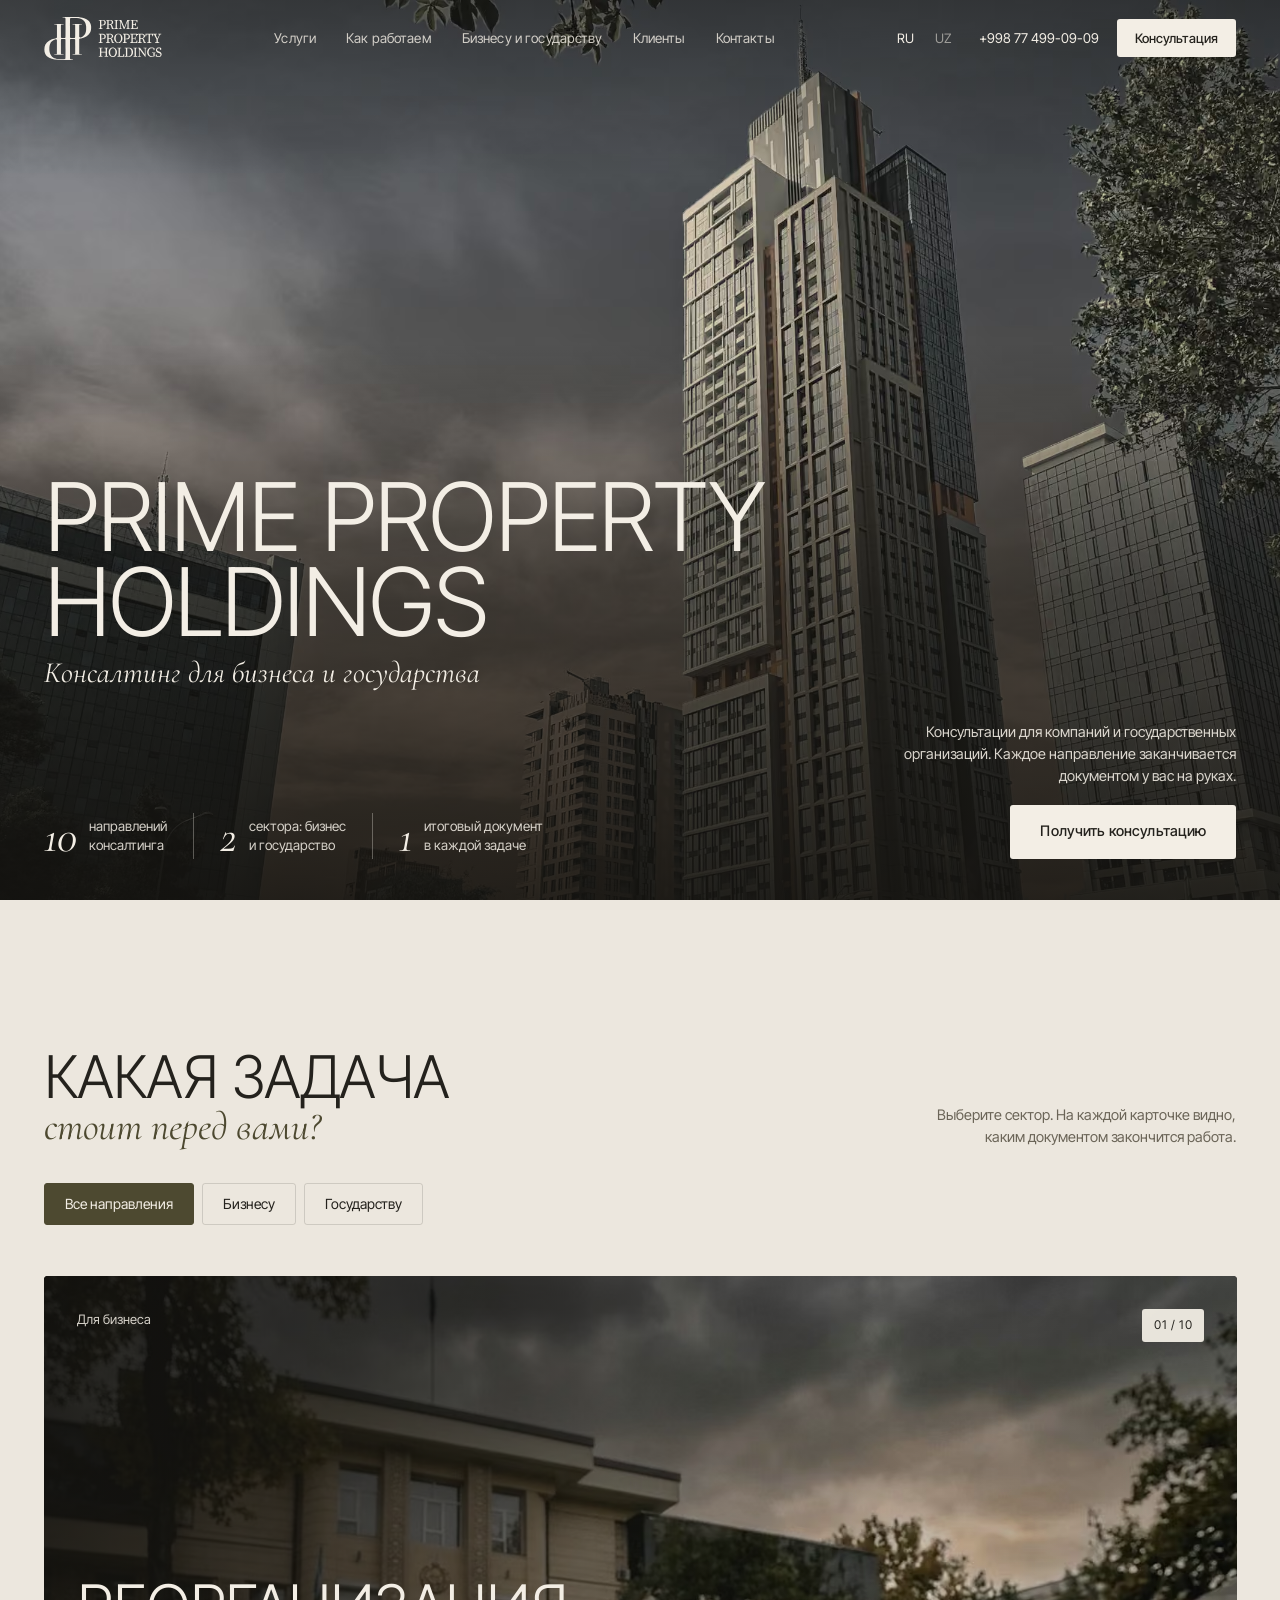
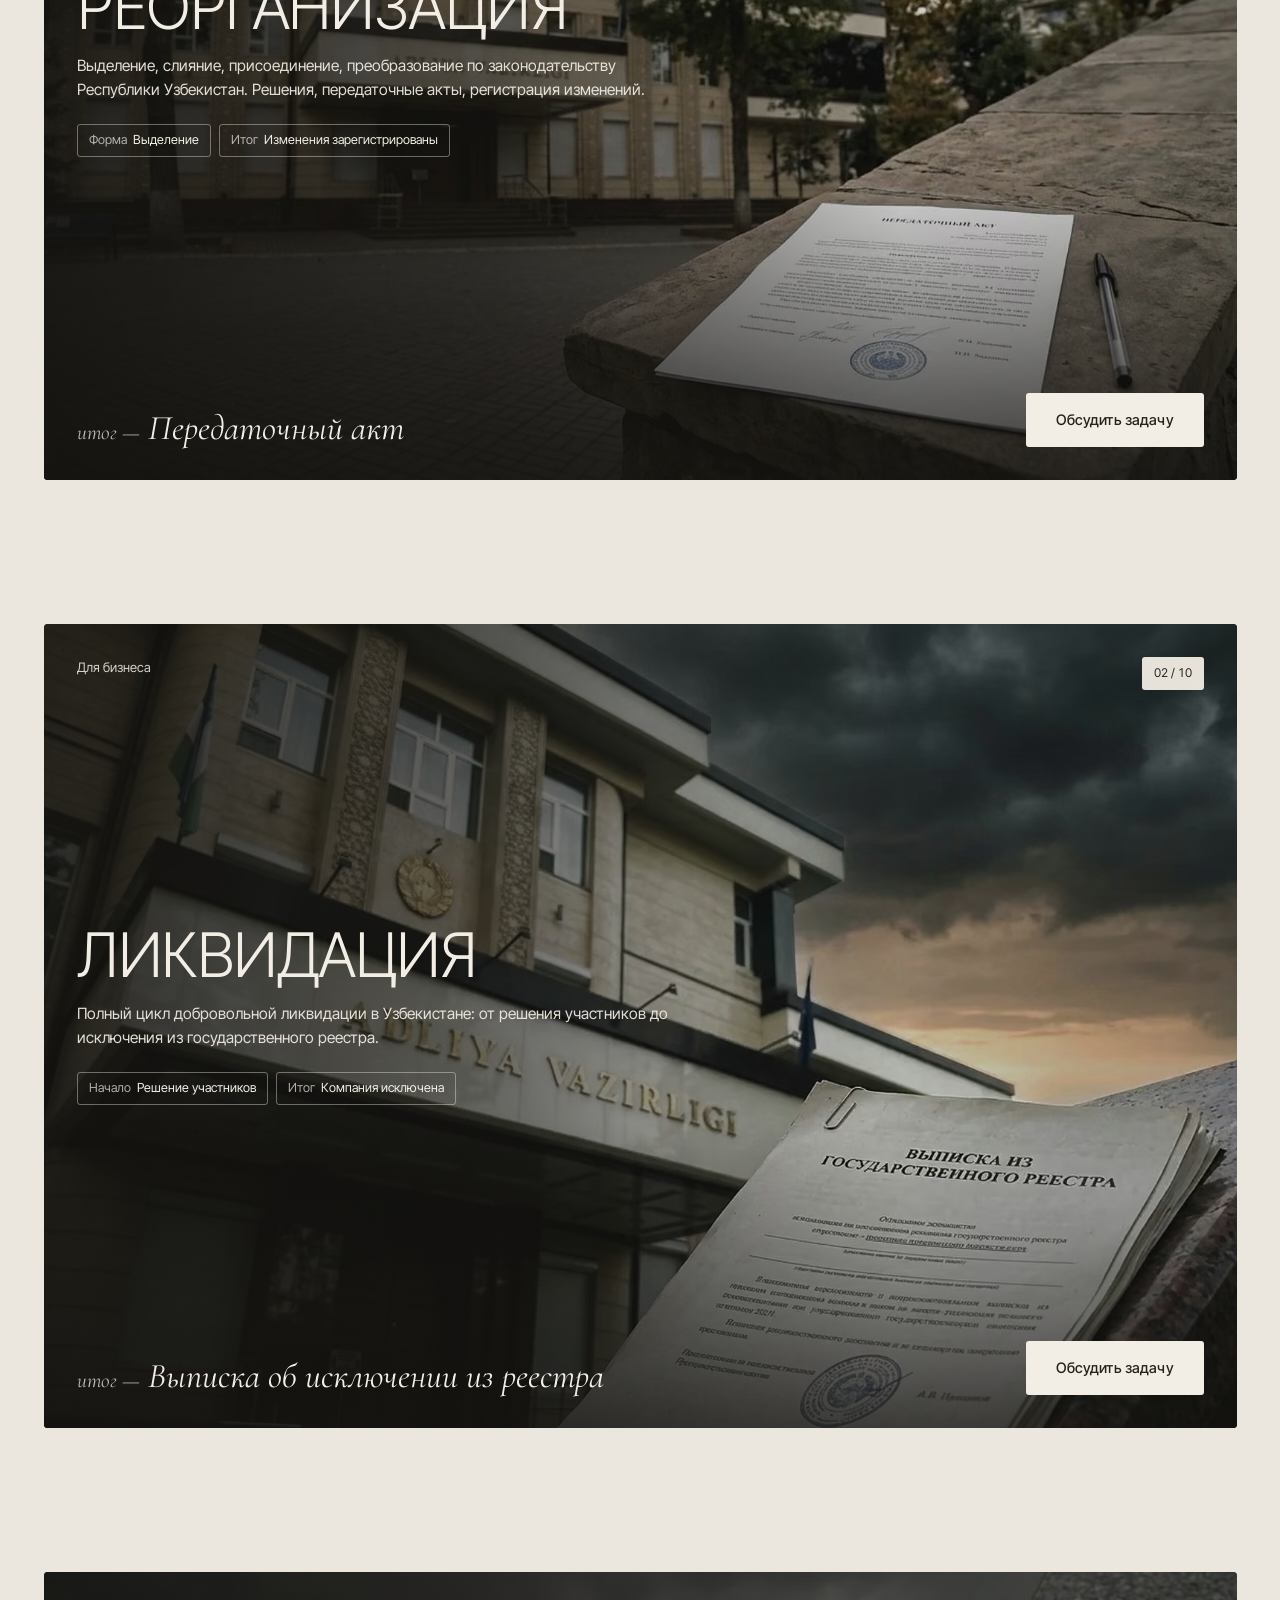
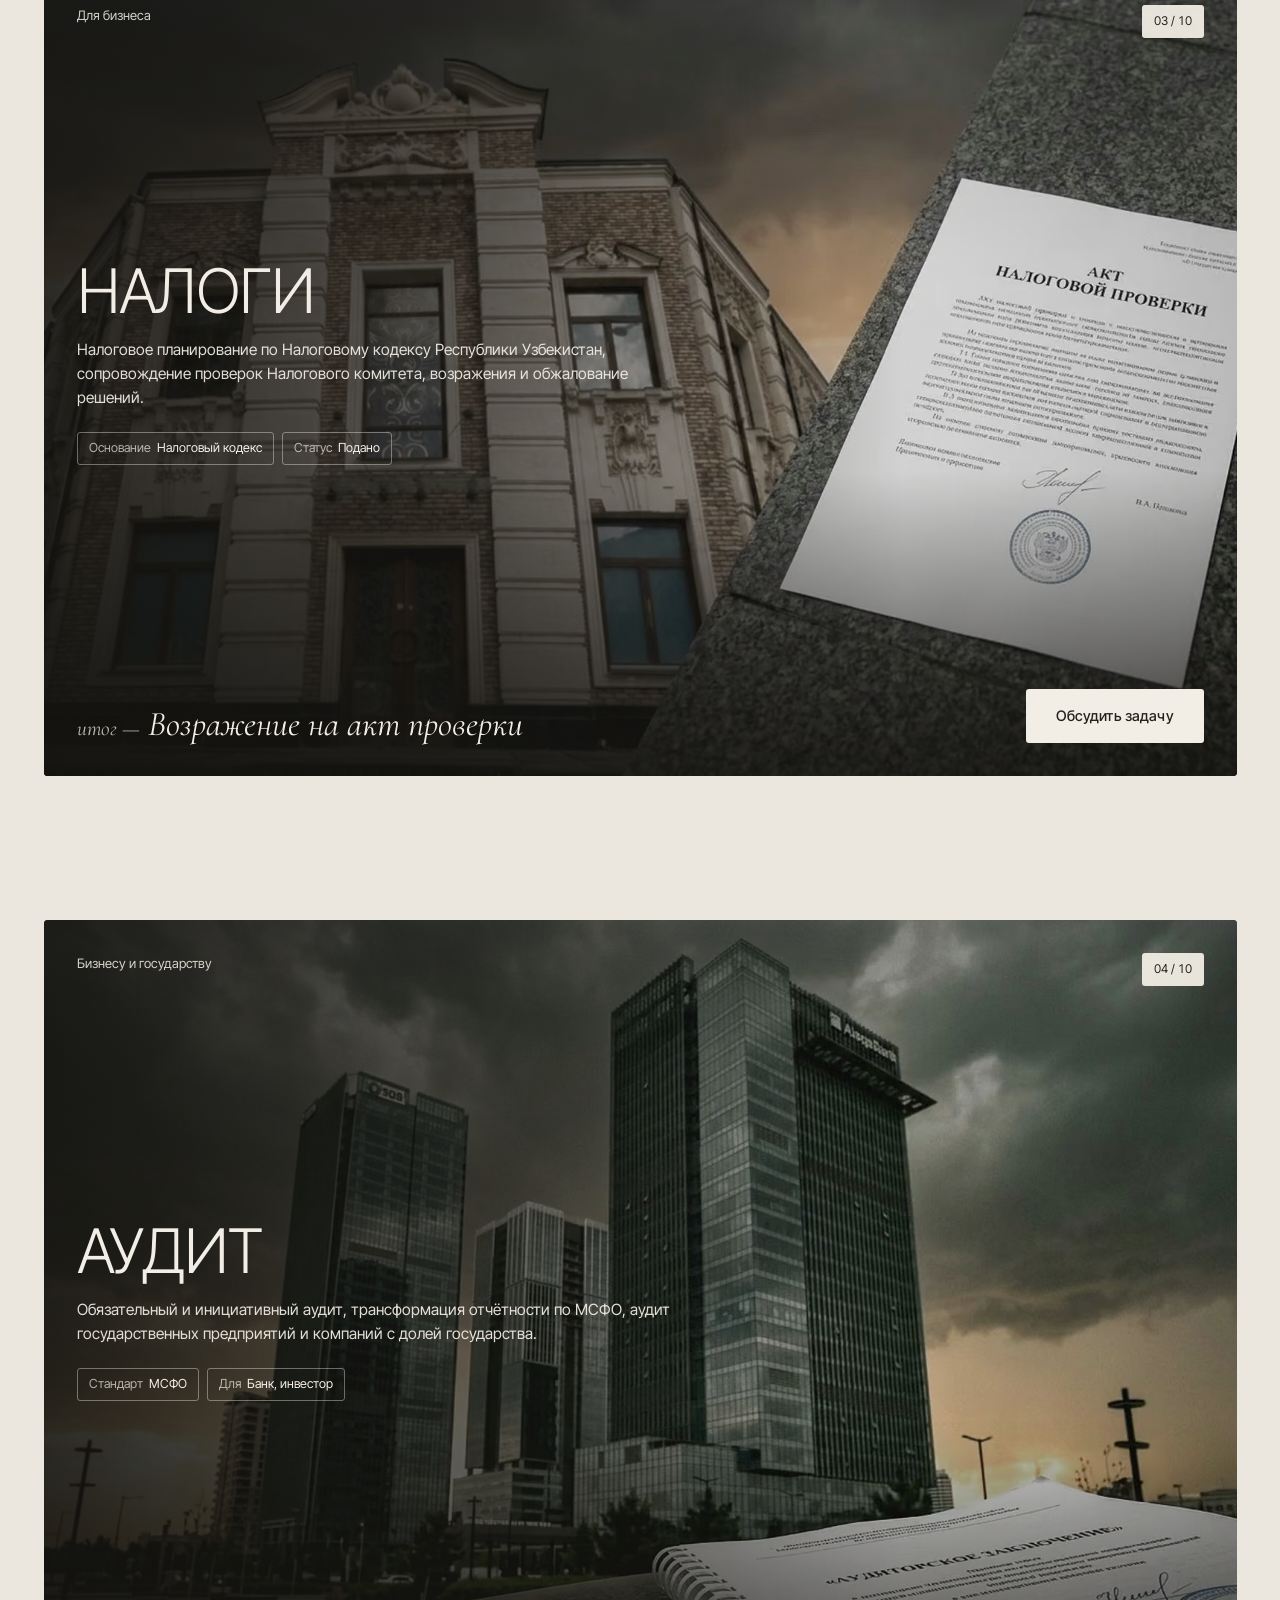
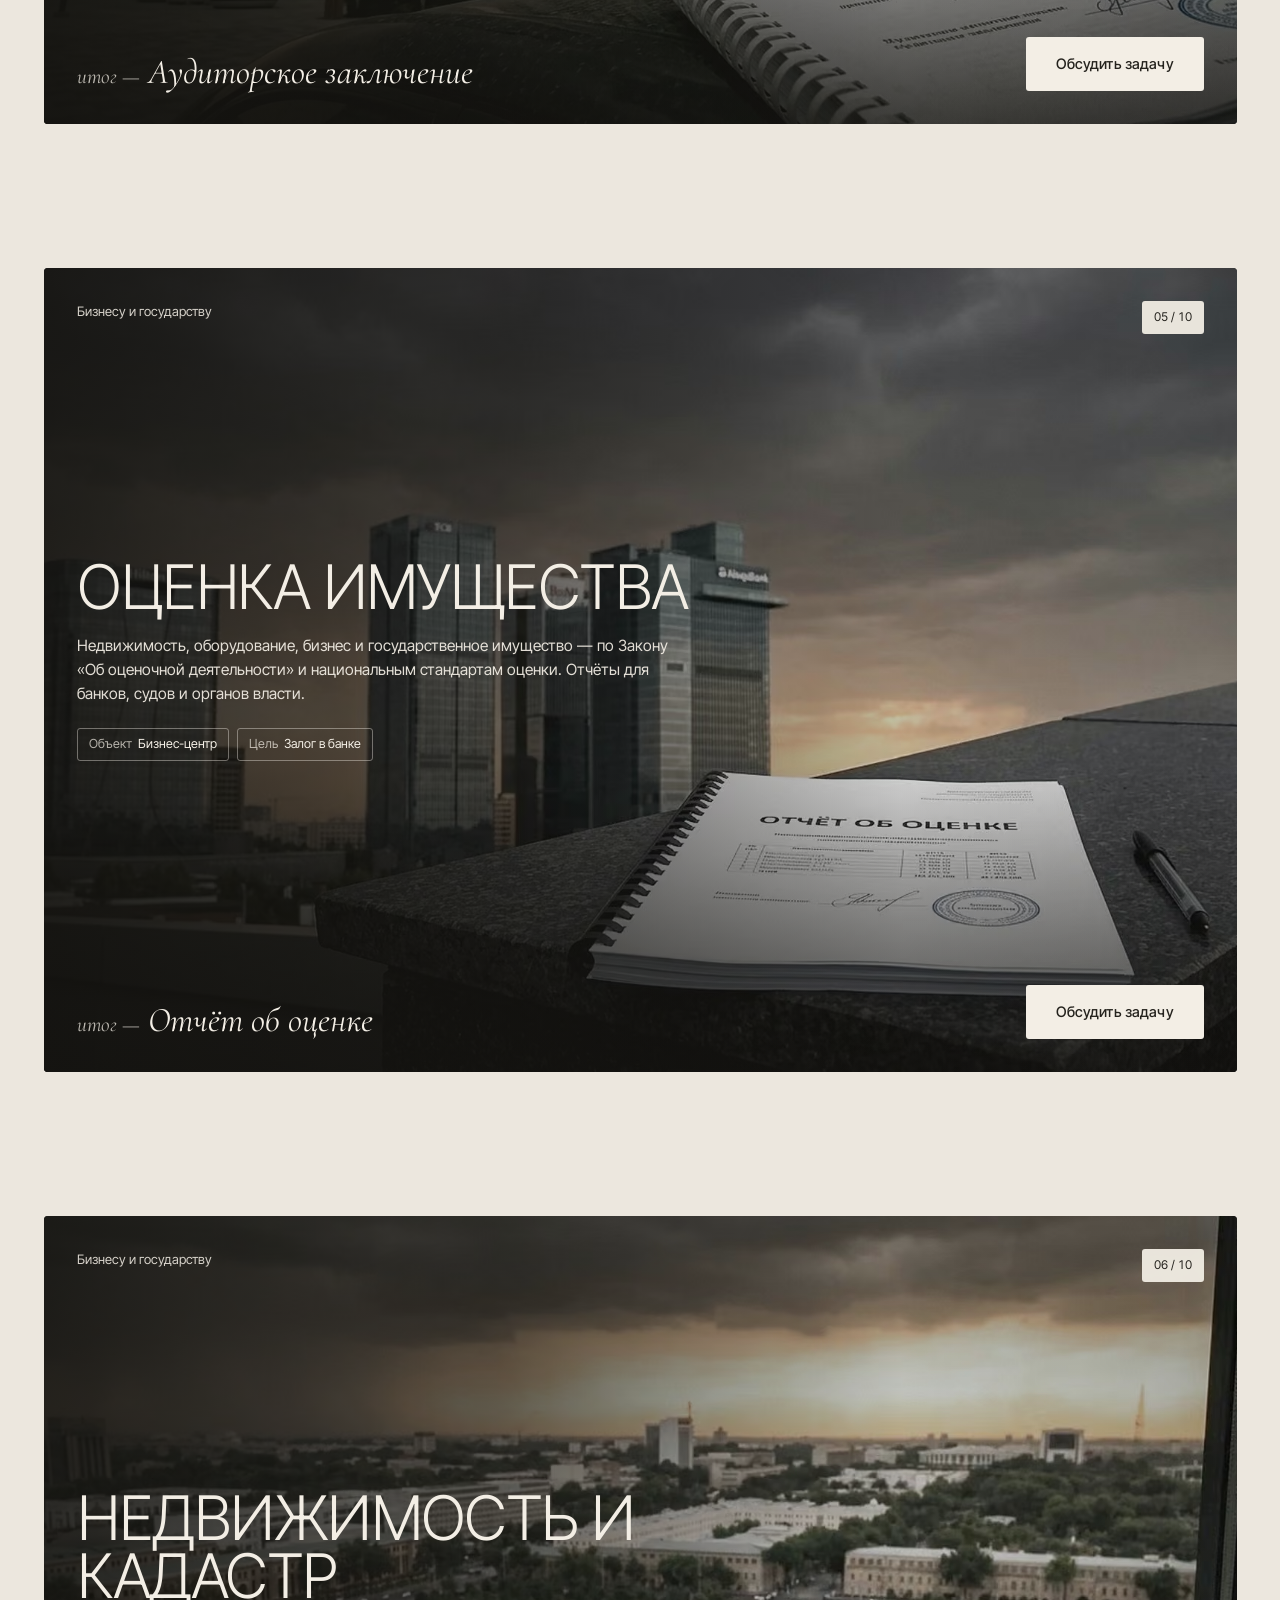
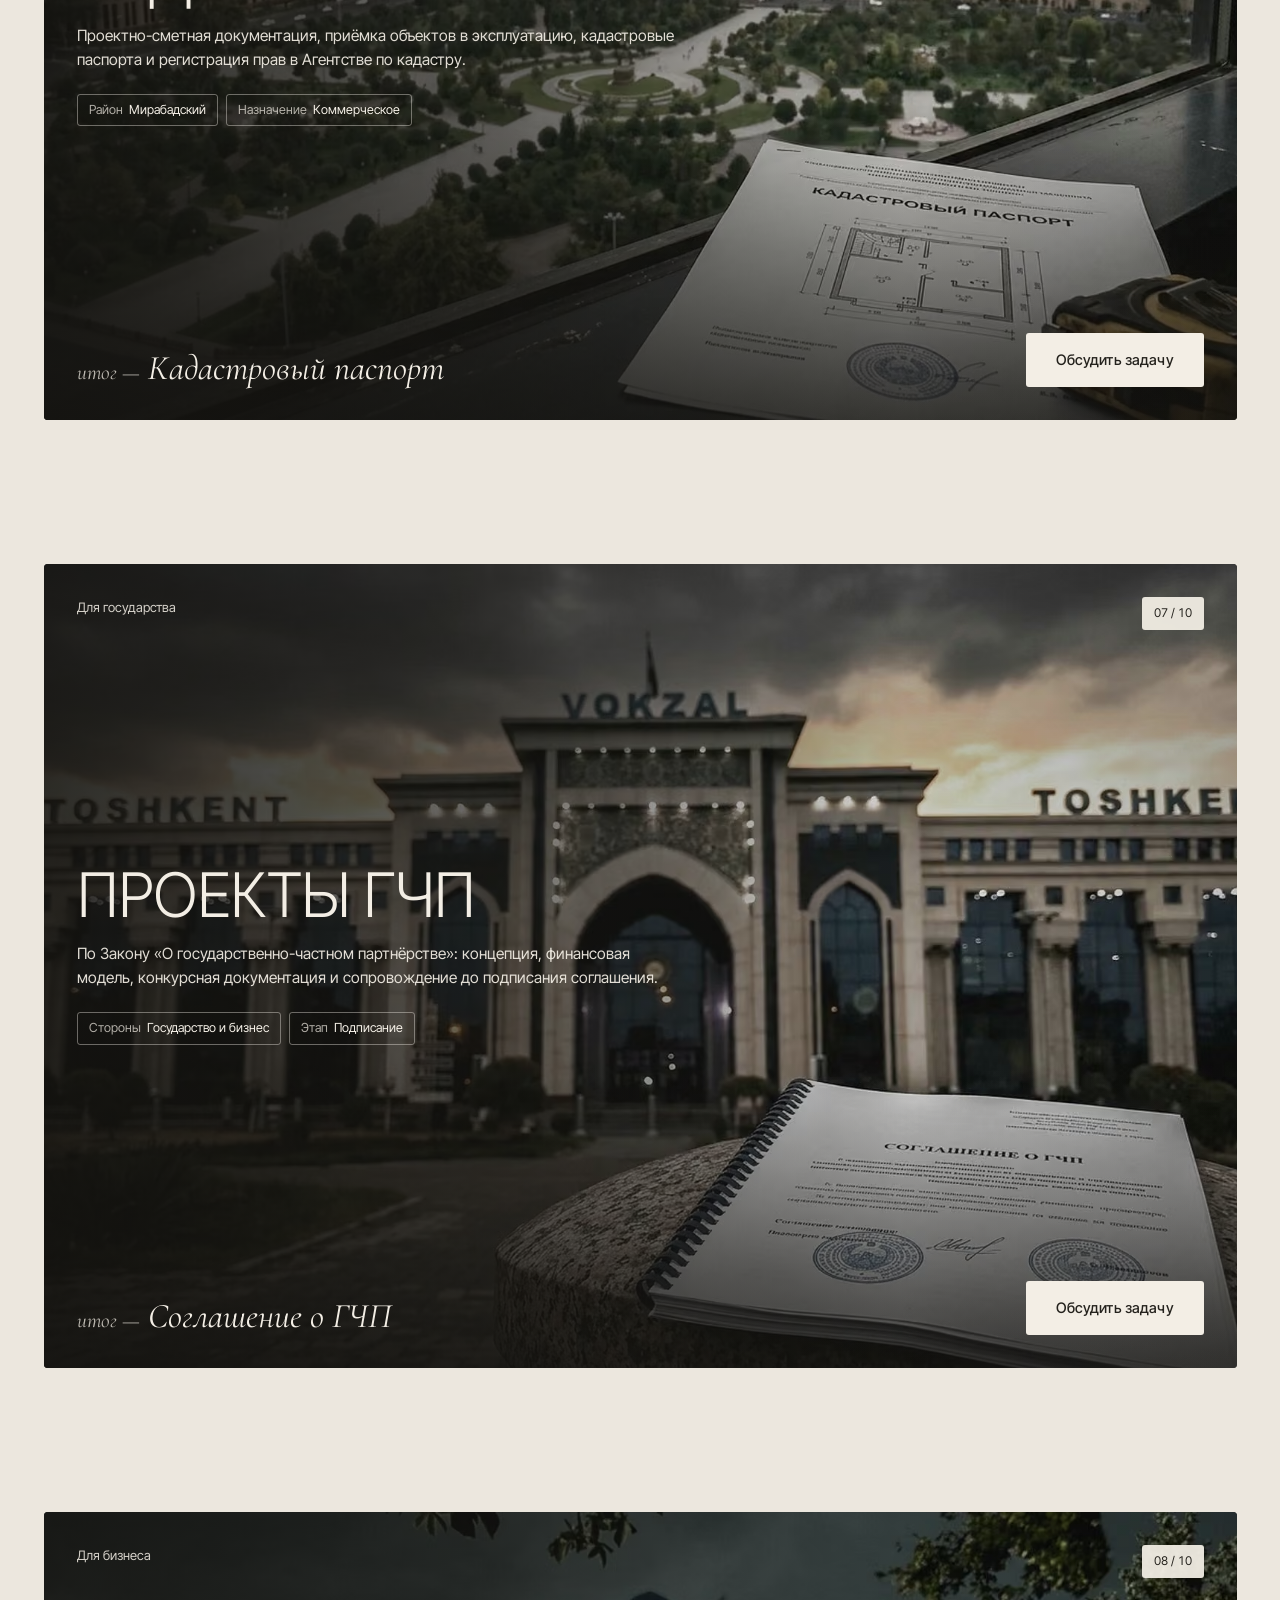
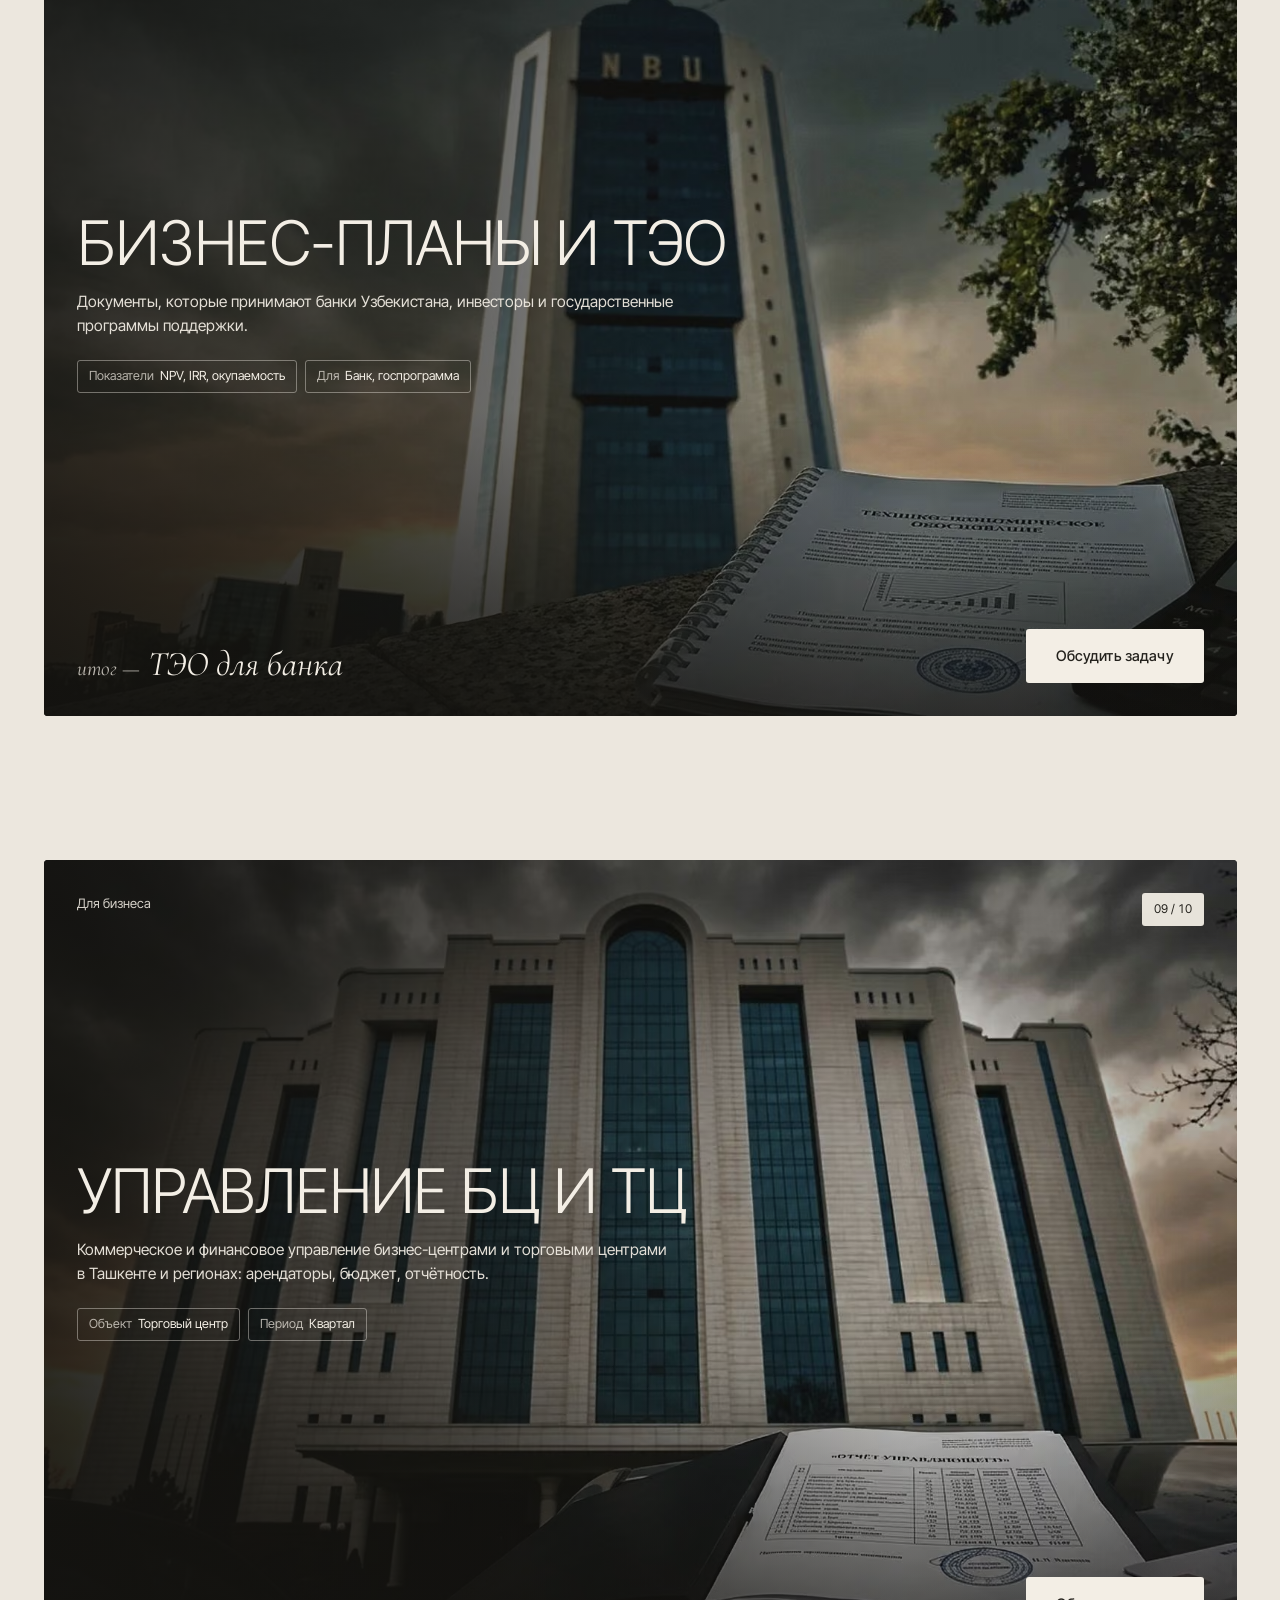
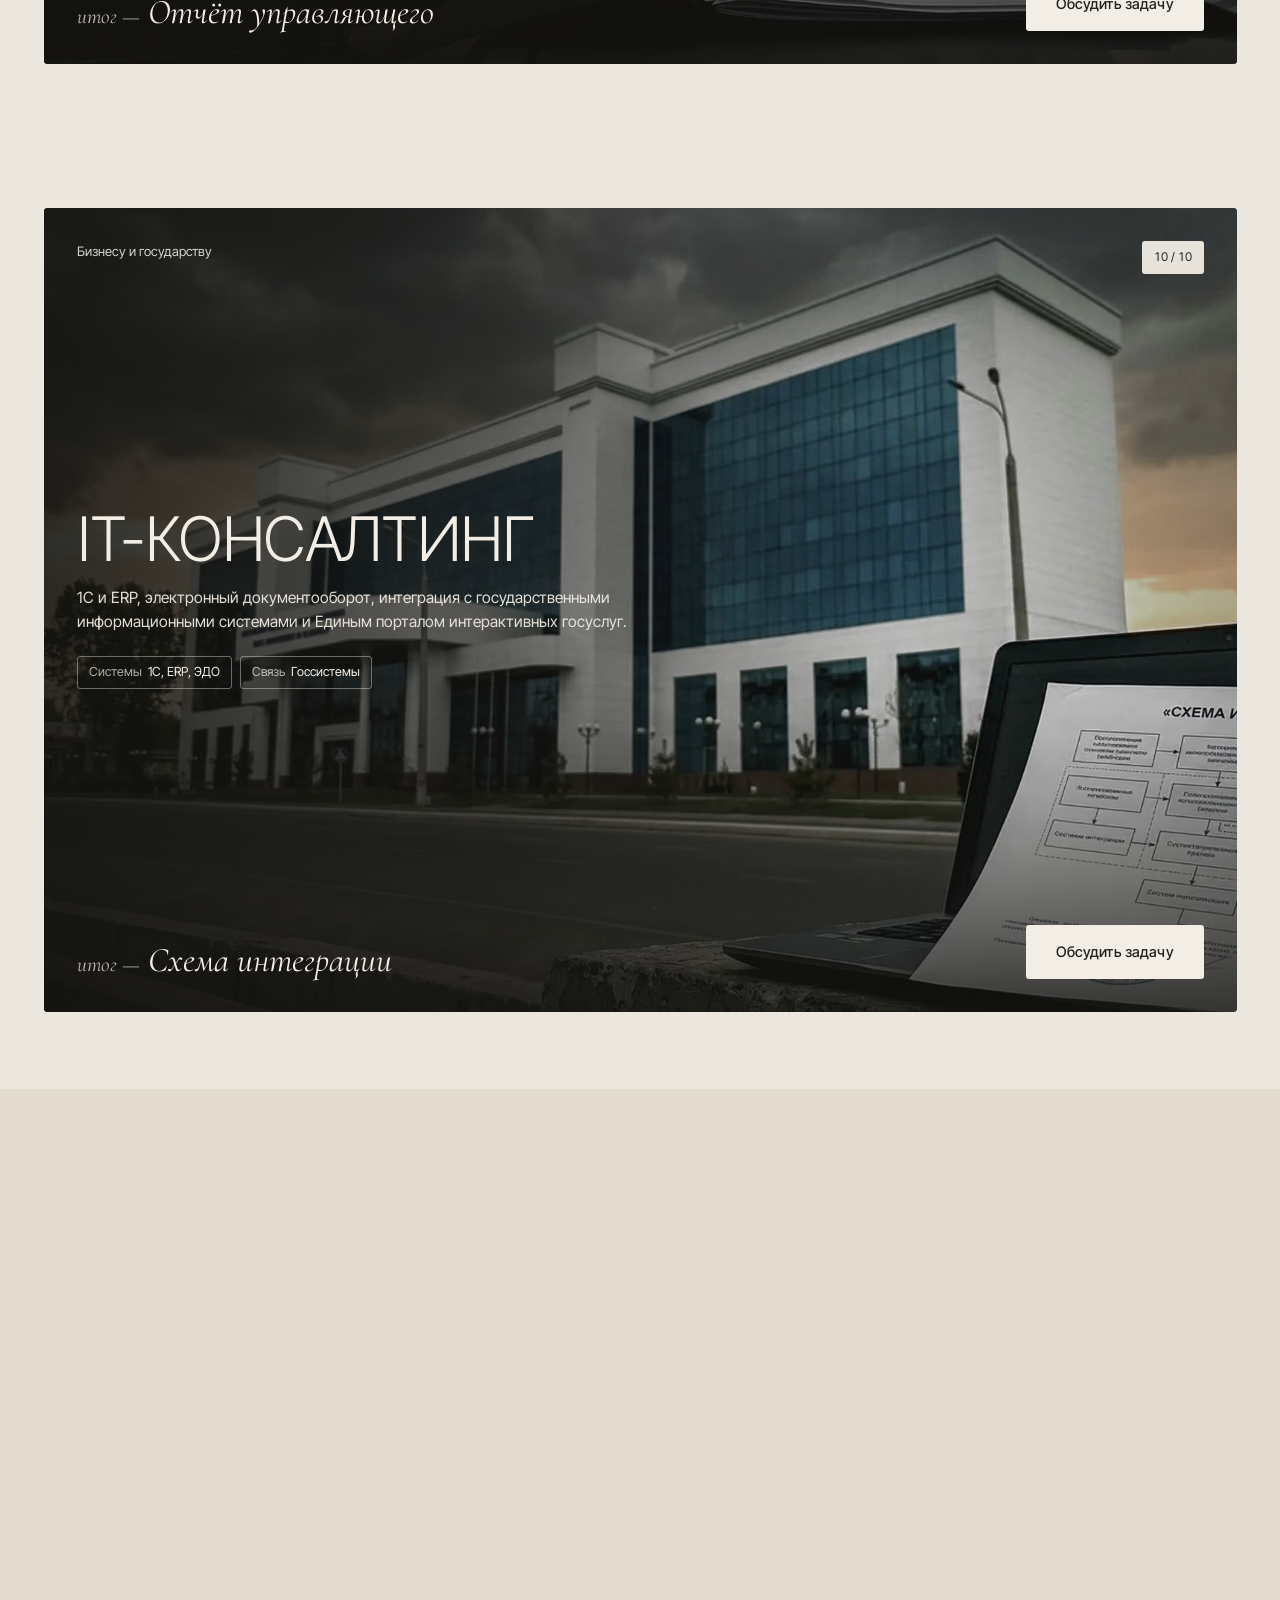
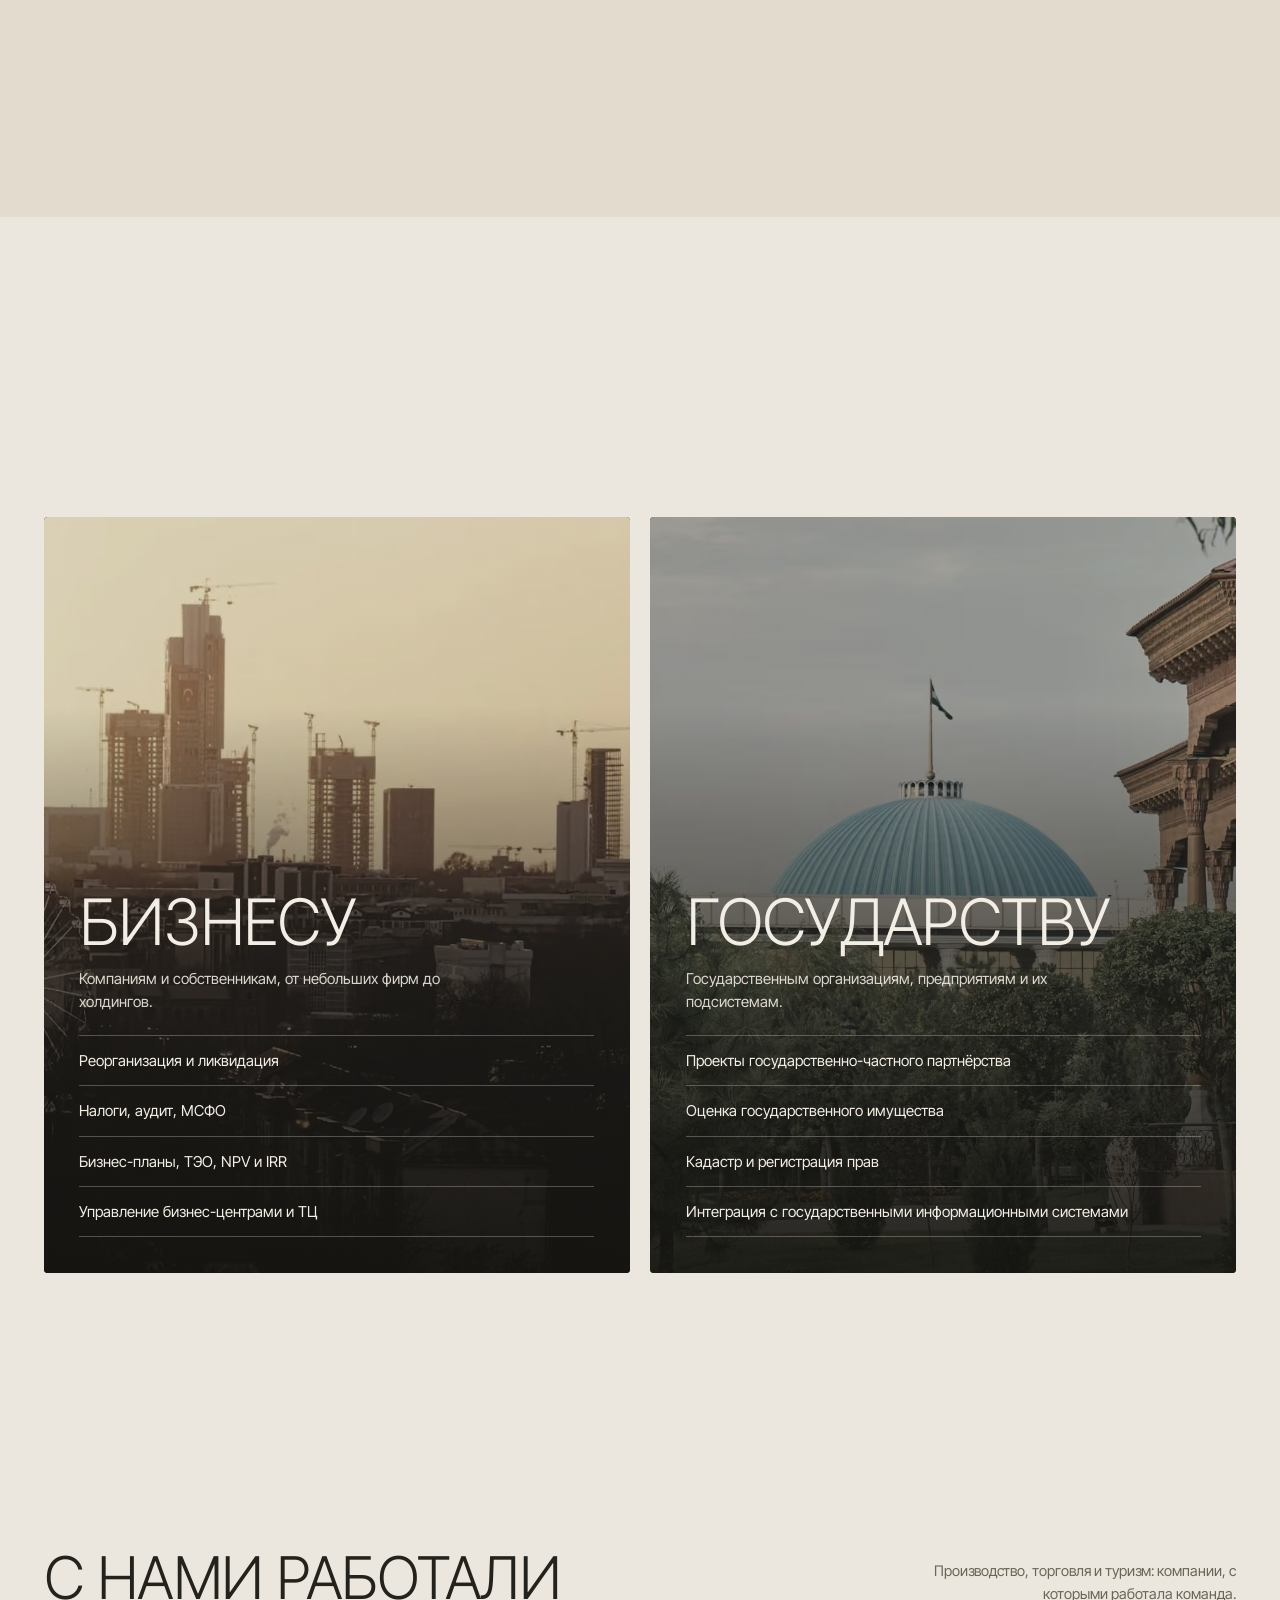
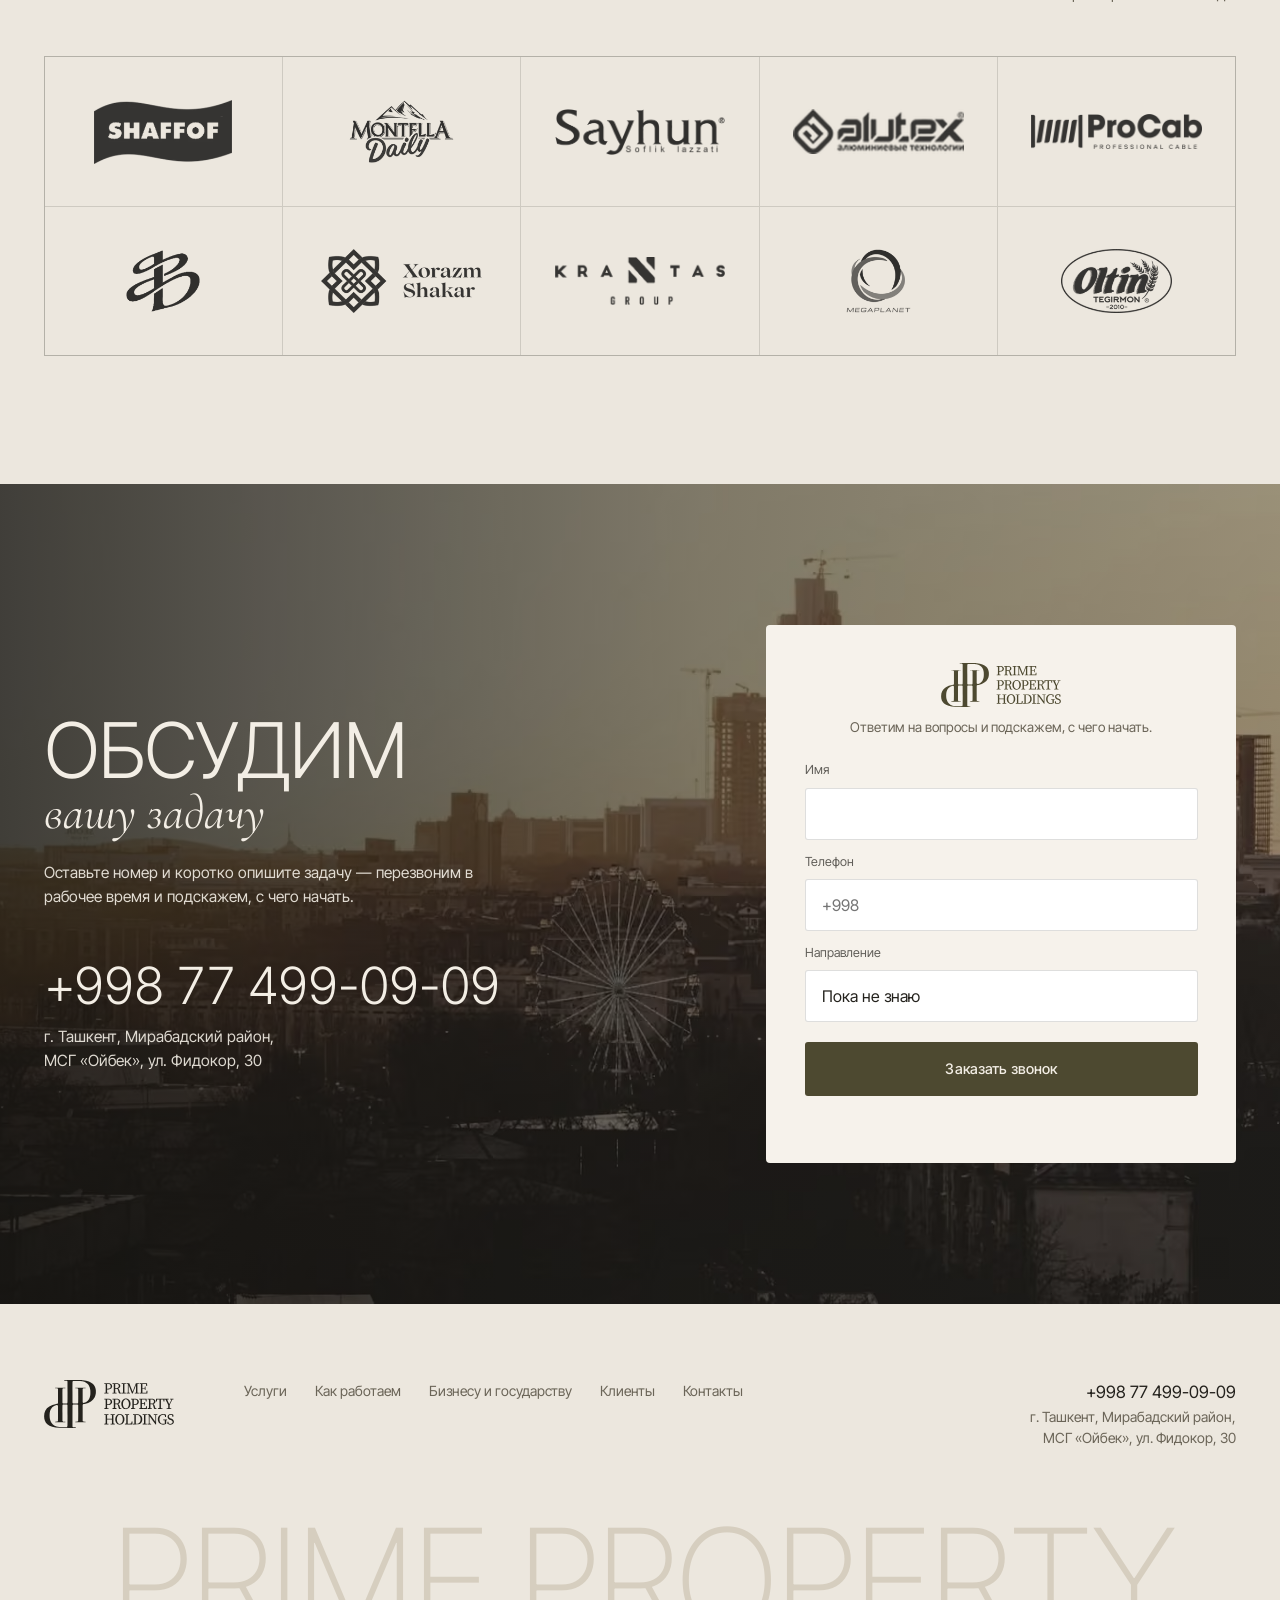
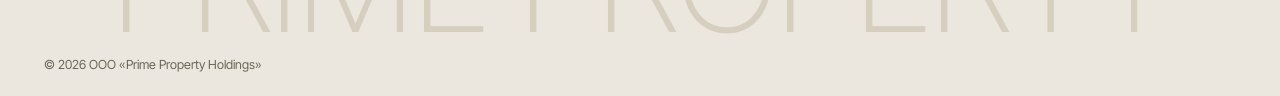
==== commit c718ad0c: "Prime: company-name hero, mobile rebuilt (card feed with photo above text, sizes, tap targets) Co-Au" ====
--- a/v3/index.html
+++ b/v3/index.html
@@ -30,14 +30,13 @@
 </header>
 
 <main>
-  <!-- Hero: the brand word stands behind the real towers of Tashkent (Nest One) -->
+  <!-- Hero: the company name over the real towers of Tashkent (Nest One) -->
   <section class="hero" aria-labelledby="h1">
     <div class="hero__stage">
       <div class="hero__img hero__bg" aria-hidden="true"></div>
-      <p class="hero__word" aria-hidden="true"><span class="w1">PRIME</span><span class="w2">PROPERTY HOLDINGS</span></p>
       <i class="hero__shade" aria-hidden="true"></i>
       <div class="hero__foot">
-        <h1 class="hero__title" id="h1"><span class="cap">Консалтинг</span> <em>для бизнеса и государства</em></h1>
+        <h1 class="hero__title" id="h1"><span class="hero__name cap"><span class="l1">Prime</span> <span class="l2">Property</span> <span class="l3">Holdings</span></span><em>Консалтинг для бизнеса и государства</em></h1>
         <div class="hero__row">
           <dl class="hero__facts">
             <div><dt>10</dt><dd>направлений<br>консалтинга</dd></div>
--- a/v3/p.css
+++ b/v3/p.css
@@ -1 +1 @@
-*,*::before,*::after{box-sizing:border-box}html{-webkit-text-size-adjust:100%;text-size-adjust:100%;scroll-behavior:smooth}@media (prefers-reduced-motion:reduce){html{scroll-behavior:auto}*,*::before,*::after{animation-duration:.01ms!important;animation-iteration-count:1!important;transition-duration:.01ms!important}}body{margin:0;-webkit-font-smoothing:antialiased;text-rendering:optimizeLegibility}img,picture,svg{display:block;max-width:100%}h1,h2,h3,p,ul,dl,dd{margin:0}ul{padding:0;list-style:none}a{color:inherit;text-decoration:none}button,input,select{font:inherit;color:inherit}:focus-visible{outline:2px solid currentColor;outline-offset:3px;border-radius:4px}.logo{display:block;aspect-ratio:2404/880;background:currentColor;-webkit-mask:url(img/pph-logo.svg) center/contain no-repeat;mask:url(img/pph-logo.svg) center/contain no-repeat}.lang{display:flex;gap:2px}.lang a{padding:6px 8px;border-radius:999px;opacity:.55;font-size:13px;letter-spacing:.02em;min-width:36px;text-align:center}.lang a[aria-current=true]{opacity:1}.fld{display:grid;gap:8px}.fld span{font-size:13px;opacity:.7}.fld input,.fld select{width:100%;height:52px;padding:0 16px;border-radius:12px;font-size:16px;-webkit-appearance:none;appearance:none}.fld select{background-image:linear-gradient(45deg,transparent 50%,currentColor 50%),linear-gradient(135deg,currentColor 50%,transparent 50%);background-position:calc(100% - 22px) 23px,calc(100% - 17px) 23px;background-size:5px 5px;background-repeat:no-repeat;padding-right:40px}.btn{display:inline-flex;align-items:center;justify-content:center;min-height:52px;padding:0 26px;border-radius:999px;border:0;cursor:pointer;font-weight:500;font-size:16px;transition:transform .2s ease,background-color .2s ease,color .2s ease}.btn:active{transform:scale(.98)}.js [data-rv]{opacity:0;transform:translateY(24px);transition:opacity .9s cubic-bezier(.2,.7,.2,1),transform .9s cubic-bezier(.2,.7,.2,1);transition-delay:calc(var(--i,0) * 60ms)}.js [data-rv].in{opacity:1;transform:none}@media (prefers-reduced-motion:reduce){.js [data-rv]{opacity:1;transform:none}}.sr{position:absolute;width:1px;height:1px;overflow:hidden;clip:rect(0 0 0 0)}.hd__nav a{white-space:nowrap}@media (max-width:1120px){.hd__nav{display:none!important}.hd__logo{margin-right:auto}}@media (max-width:760px){.js [data-rv]{transform:translateY(10px);transition-duration:.45s,.5s;transition-delay:0s}}@font-face{font-family:IT;font-weight:200;font-display:swap;src:url(fonts/inter-tight-cyrillic-200-normal.woff2) format("woff2");unicode-range:U+0301,U+0400-045F,U+0490-0491,U+04B0-04B1,U+2116}@font-face{font-family:IT;font-weight:200;font-display:swap;src:url(fonts/inter-tight-latin-200-normal.woff2) format("woff2");unicode-range:U+0000-00FF,U+0131,U+0152-0153,U+02BB-02BC,U+02C6,U+02DA,U+02DC,U+2000-206F,U+20AC,U+2122,U+2191,U+2193,U+2212,U+2215}@font-face{font-family:IT;font-weight:200;font-display:swap;src:url(fonts/inter-tight-latin-ext-200-normal.woff2) format("woff2");unicode-range:U+0100-02AF,U+1E00-1EFF,U+2020,U+20A0-20AB,U+20AD-20C0,U+2113,U+2C60-2C7F,U+A720-A7FF}@font-face{font-family:IT;font-weight:300;font-display:swap;src:url(fonts/inter-tight-cyrillic-300-normal.woff2) format("woff2");unicode-range:U+0301,U+0400-045F,U+0490-0491,U+04B0-04B1,U+2116}@font-face{font-family:IT;font-weight:300;font-display:swap;src:url(fonts/inter-tight-latin-300-normal.woff2) format("woff2");unicode-range:U+0000-00FF,U+0131,U+0152-0153,U+02BB-02BC,U+02C6,U+02DA,U+02DC,U+2000-206F,U+20AC,U+2122,U+2191,U+2193,U+2212,U+2215}@font-face{font-family:IT;font-weight:300;font-display:swap;src:url(fonts/inter-tight-latin-ext-300-normal.woff2) format("woff2");unicode-range:U+0100-02AF,U+1E00-1EFF,U+2020,U+20A0-20AB,U+20AD-20C0,U+2113,U+2C60-2C7F,U+A720-A7FF}@font-face{font-family:IT;font-weight:400;font-display:swap;src:url(fonts/inter-tight-cyrillic-400-normal.woff2) format("woff2");unicode-range:U+0301,U+0400-045F,U+0490-0491,U+04B0-04B1,U+2116}@font-face{font-family:IT;font-weight:400;font-display:swap;src:url(fonts/inter-tight-latin-400-normal.woff2) format("woff2");unicode-range:U+0000-00FF,U+0131,U+0152-0153,U+02BB-02BC,U+02C6,U+02DA,U+02DC,U+2000-206F,U+20AC,U+2122,U+2191,U+2193,U+2212,U+2215}@font-face{font-family:IT;font-weight:400;font-display:swap;src:url(fonts/inter-tight-latin-ext-400-normal.woff2) format("woff2");unicode-range:U+0100-02AF,U+1E00-1EFF,U+2020,U+20A0-20AB,U+20AD-20C0,U+2113,U+2C60-2C7F,U+A720-A7FF}@font-face{font-family:IT;font-weight:500;font-display:swap;src:url(fonts/inter-tight-cyrillic-500-normal.woff2) format("woff2");unicode-range:U+0301,U+0400-045F,U+0490-0491,U+04B0-04B1,U+2116}@font-face{font-family:IT;font-weight:500;font-display:swap;src:url(fonts/inter-tight-latin-500-normal.woff2) format("woff2");unicode-range:U+0000-00FF,U+0131,U+0152-0153,U+02BB-02BC,U+02C6,U+02DA,U+02DC,U+2000-206F,U+20AC,U+2122,U+2191,U+2193,U+2212,U+2215}@font-face{font-family:CG;font-style:italic;font-weight:400;font-display:swap;src:url(fonts/cormorant-garamond-cyrillic-400-italic.woff2) format("woff2");unicode-range:U+0301,U+0400-045F,U+0490-0491,U+04B0-04B1,U+2116}@font-face{font-family:CG;font-style:italic;font-weight:400;font-display:swap;src:url(fonts/cormorant-garamond-latin-400-italic.woff2) format("woff2");unicode-range:U+0000-00FF,U+0131,U+0152-0153,U+02BB-02BC,U+02C6,U+02DA,U+02DC,U+2000-206F,U+20AC,U+2122,U+2191,U+2193,U+2212,U+2215}@font-face{font-family:CG;font-style:italic;font-weight:400;font-display:swap;src:url(fonts/cormorant-garamond-latin-ext-400-italic.woff2) format("woff2");unicode-range:U+0100-02AF,U+1E00-1EFF,U+2020,U+20A0-20AB,U+20AD-20C0,U+2113,U+2C60-2C7F,U+A720-A7FF}:root{--lime:#ECE7DE;--lime2:#E2DBCE;--paper:#F6F2EB;--ink:#24221D;--mut:#6B6558;--olive:#4D4930;--dusk:#2A2824;--line:rgba(36,34,29,.15);--pad:clamp(20px,3.4vw,56px);--ease:cubic-bezier(.2,.7,.2,1);}body{background:var(--lime);color:var(--ink);font:400 17px/1.55 IT,system-ui,sans-serif}.cap{font-weight:300;text-transform:uppercase;letter-spacing:-.025em;line-height:.92}em{font-family:CG,Georgia,serif;font-style:italic;font-weight:400;letter-spacing:0}.hd{position:fixed;inset:0 0 auto;z-index:50;display:flex;align-items:center;gap:28px;height:76px;padding:0 var(--pad);color:#F3EEE5;transition:background-color .35s ease,color .35s ease,height .35s ease,box-shadow .35s ease}.hd--solid{background:rgba(236,231,222,.92);color:var(--ink);height:64px;box-shadow:0 1px 0 var(--line);-webkit-backdrop-filter:saturate(1.2) blur(12px);backdrop-filter:saturate(1.2) blur(12px)}.hd__logo{width:118px;flex:none}.hd__nav{display:flex;gap:30px;margin:0 auto;font-size:13.5px;letter-spacing:.01em}.hd__nav a{opacity:.82;transition:opacity .2s ease}.hd__end{display:flex;align-items:center;gap:18px;font-size:13.5px}.hd__tel{white-space:nowrap}.hd__btn{display:inline-flex;align-items:center;height:38px;padding:0 18px;background:#F3EEE5;color:var(--ink);border-radius:3px;font-weight:500;font-size:13px;transition:background-color .2s ease,color .2s ease}.hd--solid .hd__btn{background:var(--olive);color:#F3EEE5}@media (hover:hover){.hd__nav a:hover{opacity:1}.hd__btn:hover{background:#fff}.hd--solid .hd__btn:hover{background:var(--ink)}}@media (max-width:760px){.hd{gap:12px;height:64px}.hd__tel{display:none}.hd__logo{width:100px}.hd__btn{padding:0 14px}}.btn{border-radius:3px;font-size:14.5px;letter-spacing:.01em;min-height:54px;padding:0 30px}.btn--light{background:#F3EEE5;color:var(--ink)}.btn--olive{background:var(--olive);color:#F3EEE5}@media (hover:hover){.btn--light:hover{background:#fff}.btn--olive:hover{background:var(--ink)}}.hero{position:relative;height:150svh;background:var(--dusk)}.hero__stage{position:sticky;top:0;height:100svh;overflow:hidden;color:#F3EEE5;--p:0}.hero__img{position:absolute;inset:0;background:center top/cover no-repeat;background-image:url(img/p-hero.webp);background-image:image-set(url(img/p-hero.avif) type("image/avif"),url(img/p-hero.webp) type("image/webp"));transform:scale(calc(1.1 - var(--p) * .1)) translateY(calc(var(--p) * -3%));transform-origin:50% 30%;will-change:transform}.hero__fg{-webkit-mask:url(img/p-hero-mask.webp) center top/cover no-repeat;mask:url(img/p-hero-mask.webp) center top/cover no-repeat}.hero__word{position:absolute;left:0;right:0;top:9.5svh;margin:0;text-align:center;font:200 clamp(120px,min(30.5vw,44svh),620px)/.8 IT,sans-serif;letter-spacing:-.045em;color:#F1E8DA;white-space:nowrap}.hero__word span{display:block;width:max-content;margin:0 auto;opacity:.94}.hero__word .w2{font-size:.2em;line-height:1;letter-spacing:.02em;margin-top:.16em;font-weight:300}.js .hero__word span{transform:translateY(62%);opacity:0;transition:transform 2.2s var(--ease) .25s,opacity 1.2s ease .25s}.loaded .hero__word span{transform:none;opacity:.94}.hero__shade{position:absolute;inset:0;background:linear-gradient(180deg,rgba(20,19,16,.38) 0,rgba(20,19,16,0) 18%,rgba(20,19,16,0) 48%,rgba(20,19,16,.55) 78%,rgba(20,19,16,.8) 100%);pointer-events:none}.hero__act{display:grid;justify-items:end;gap:18px;max-width:330px}.hero__lead{font-size:13.5px;line-height:1.5;opacity:.86;text-align:right}.hero__foot{position:absolute;left:var(--pad);right:var(--pad);bottom:clamp(24px,4.5svh,52px)}.hero__title{display:flex;flex-wrap:wrap;align-items:baseline;gap:0 .32em;font-size:clamp(44px,6.6vw,118px);margin:0 0 clamp(20px,3svh,36px)}.hero__title em{font-size:.62em;line-height:1;opacity:.95}.hero__row{display:flex;align-items:flex-end;justify-content:space-between;gap:24px;flex-wrap:wrap}.hero__facts{display:flex;margin:0}.hero__facts div{display:flex;align-items:center;gap:12px;padding:0 26px;border-left:1px solid rgba(243,238,229,.32)}.hero__facts div:first-child{padding-left:0;border-left:0}.hero__facts dt{font:italic 400 46px/1 CG,serif}.hero__facts dd{margin:0;font-size:12.5px;line-height:1.35;opacity:.82}.js .hero__foot{opacity:0;transform:translateY(18px);transition:opacity 1s ease 1.1s,transform 1.2s var(--ease) 1.1s}.loaded .hero__foot{opacity:1;transform:none}@media (max-aspect-ratio:4/5){.hero__img{background-image:url(img/p-hero-m.webp);background-image:image-set(url(img/p-hero-m.avif) type("image/avif"),url(img/p-hero-m.webp) type("image/webp"))}.hero__fg{-webkit-mask-image:url(img/p-hero-mask-m.webp);mask-image:url(img/p-hero-mask-m.webp)}.hero__word{top:12svh;font-size:29vw;font-weight:300;text-align:left;padding-left:4vw}.hero__word span{margin:0}}@media (max-width:760px){.hero__lead{display:none}.hero__act{max-width:none;width:100%}.hero__title{font-size:clamp(38px,11vw,60px);flex-direction:column;gap:6px}.hero__title em{font-size:.7em}.hero__facts div{padding:0 14px;gap:8px}.hero__facts dt{font-size:34px}.hero__facts dd{font-size:11px}.hero__facts div:nth-child(3){display:none}.hero__row .btn{width:100%}}.head{display:grid;grid-template-columns:1fr minmax(220px,330px);gap:20px 40px;align-items:end;padding:clamp(80px,12vw,150px) var(--pad) clamp(32px,4vw,52px)}.head__t{font-size:clamp(36px,4.6vw,78px);display:flex;flex-direction:column;gap:2px}.head__t em{font-size:.66em;line-height:1.1;color:var(--olive)}.head__p{font-size:14.5px;line-height:1.55;color:var(--mut);justify-self:end;text-align:right}@media (max-width:760px){.head{grid-template-columns:1fr}.head__p{justify-self:start;text-align:left}}.tabs{grid-column:1/-1;display:flex;flex-wrap:wrap;gap:8px;margin-top:14px}.tab{height:42px;padding:0 20px;border:1px solid var(--line);border-radius:3px;background:transparent;font-size:14px;cursor:pointer;transition:background-color .2s ease,color .2s ease,border-color .2s ease}.tab[aria-selected=true]{background:var(--olive);border-color:var(--olive);color:#F3EEE5}@media (hover:hover){.tab:hover{border-color:var(--ink)}}.deck{padding:0 var(--pad) clamp(40px,6vw,90px)}.sc{position:sticky;top:76px;height:calc(100svh - 96px);min-height:560px;max-height:900px;margin-bottom:16vh}.sc:last-child{margin-bottom:0}.sc[hidden]{display:none}.sc__in{position:relative;height:100%;overflow:hidden;border-radius:4px;color:#F3EEE5;display:grid;grid-template-rows:auto 1fr auto;padding:clamp(22px,2.6vw,40px);transform:scale(calc(1 - var(--s,0) * .06));transform-origin:50% 0;transition:filter .2s linear;filter:brightness(calc(1 - var(--s,0) * .45));will-change:transform}.sc__ph{position:absolute;inset:0;background:var(--dusk) center/cover no-repeat;background-image:var(--bg);background-image:image-set(var(--bg-a) type("image/avif"),var(--bg) type("image/webp"));z-index:-1}.sc__ph::after{content:"";position:absolute;inset:0;background:linear-gradient(90deg,rgba(20,19,16,.86) 0,rgba(20,19,16,.6) 38%,rgba(20,19,16,.12) 72%),linear-gradient(0deg,rgba(20,19,16,.72) 0,rgba(20,19,16,0) 38%)}.sc__top{display:flex;justify-content:space-between;gap:16px;font-size:13px}.sc__for{opacity:.86}.sc__no{padding:7px 12px;background:rgba(243,238,229,.94);color:var(--ink);border-radius:3px;font-size:12px;font-variant-numeric:tabular-nums}.sc__body{align-self:center;max-width:min(860px,52vw)}.sc__t{font-size:clamp(34px,4.8vw,84px);font-weight:300;text-transform:uppercase;letter-spacing:-.025em;line-height:.95;margin-bottom:18px;hyphens:manual}.sc__body>p,.sc__body>ul,.sc__body>dl{max-width:600px}.sc__a{font-size:15.5px;line-height:1.55;max-width:500px;opacity:.92}.sc__rows{display:flex;flex-wrap:wrap;gap:8px;margin:22px 0 0}.sc__rows div{display:flex;gap:6px;padding:7px 11px;border:1px solid rgba(243,238,229,.4);border-radius:3px;font-size:12.5px;line-height:1.3}.sc__rows dt{opacity:.7}.sc__rows dd{margin:0}.sc__foot{display:flex;align-items:flex-end;justify-content:space-between;gap:20px;flex-wrap:wrap}.sc__doc{font-size:clamp(26px,2.7vw,44px);line-height:1.05;max-width:720px}.sc__doc span{font:italic 400 .62em CG,serif;opacity:.75}@media (max-width:760px){.sc{top:70px;height:calc(100svh - 84px);min-height:520px;margin-bottom:12vh}.sc__ph{background-image:var(--bgm);background-image:image-set(var(--bgm-a) type("image/avif"),var(--bgm) type("image/webp"))}.sc__ph::after{background:linear-gradient(0deg,rgba(20,19,16,.86) 0,rgba(20,19,16,.55) 52%,rgba(20,19,16,.2) 100%)}.sc__body{align-self:end;margin-bottom:18px;max-width:none}.sc__a{font-size:14.5px}.sc__rows div:nth-child(n+3){display:none}.sc__foot .btn{width:100%}}.pr{background:var(--lime2)}.steps{display:grid;grid-template-columns:repeat(4,1fr);gap:1px;margin:0;padding:0 var(--pad) clamp(80px,10vw,140px);list-style:none;counter-reset:none}.st{background:var(--paper);padding:clamp(22px,2.4vw,36px);min-height:300px;display:flex;flex-direction:column}.st__n{font:italic 400 64px/1 CG,serif;color:var(--olive);margin-bottom:auto}.st h3{font-weight:400;font-size:22px;margin:40px 0 10px}.st p{font-size:14.5px;color:var(--mut)}@media (max-width:900px){.steps{grid-template-columns:repeat(2,1fr)}}@media (max-width:560px){.steps{display:flex;overflow-x:auto;scroll-snap-type:x mandatory;gap:10px;scrollbar-width:none}.st{flex:0 0 78%;scroll-snap-align:start;min-height:260px}.steps::-webkit-scrollbar{display:none}}.se__grid{display:grid;grid-template-columns:1fr 1fr;gap:clamp(12px,1.6vw,24px);padding:0 var(--pad) clamp(80px,10vw,140px)}.sx{position:relative;min-height:min(84svh,760px);border-radius:4px;overflow:hidden;color:#F3EEE5;padding:clamp(24px,2.8vw,44px);display:flex;flex-direction:column;justify-content:flex-end;isolation:isolate}.sx::before{content:"";position:absolute;inset:0;z-index:-2;background:var(--dusk) center/cover no-repeat}.sx--b::before{background-image:url(img/p-biz.webp);background-image:image-set(url(img/p-biz.avif) type("image/avif"),url(img/p-biz.webp) type("image/webp"))}.sx--g::before{background-image:url(img/p-gov.webp);background-image:image-set(url(img/p-gov.avif) type("image/avif"),url(img/p-gov.webp) type("image/webp"))}.sx::after{content:"";position:absolute;inset:0;z-index:-1;background:linear-gradient(0deg,rgba(20,19,16,.88) 0,rgba(20,19,16,.5) 45%,rgba(20,19,16,.05) 75%)}.sx__t{font-weight:300;text-transform:uppercase;letter-spacing:-.025em;font-size:clamp(40px,5vw,86px);line-height:.95;margin-bottom:14px}.sx p{max-width:420px;opacity:.88;font-size:15px;margin-bottom:22px}.sx ul{border-top:1px solid rgba(243,238,229,.28)}.sx li{padding:13px 0;border-bottom:1px solid rgba(243,238,229,.28);font-size:15px}@media (max-width:760px){.se__grid{grid-template-columns:1fr}.sx{min-height:620px}}.cl__grid{display:grid;grid-template-columns:repeat(5,1fr);gap:1px;background:var(--line);margin:0 var(--pad) clamp(80px,10vw,140px);border:1px solid var(--line)}.cl__grid li{background:var(--lime);aspect-ratio:16/10;display:grid;place-items:center;padding:14%}.cl__grid img{max-height:64px;width:auto;object-fit:contain;filter:grayscale(1) contrast(1.05);mix-blend-mode:multiply;opacity:.8;transition:opacity .25s ease}@media (hover:hover){.cl__grid li:hover img{opacity:1}}@media (max-width:760px){.cl__grid{grid-template-columns:repeat(2,1fr)}.cl__grid img{max-height:48px}}.ct{position:relative;color:#F3EEE5;isolation:isolate;padding:clamp(90px,11vw,160px) var(--pad)}.ct__ph{position:absolute;inset:0;z-index:-1;background:var(--dusk) center 60%/cover no-repeat;background-image:url(img/p-contact.webp);background-image:image-set(url(img/p-contact.avif) type("image/avif"),url(img/p-contact.webp) type("image/webp"))}.ct__ph::after{content:"";position:absolute;inset:0;background:linear-gradient(90deg,rgba(20,19,16,.78) 0,rgba(20,19,16,.45) 55%,rgba(20,19,16,.3) 100%)}.ct__wrap{display:grid;grid-template-columns:1fr minmax(320px,470px);gap:40px 6vw;align-items:center}.ct__t{display:flex;flex-direction:column;font-size:clamp(44px,6vw,104px);margin-bottom:22px}.ct__t em{font-size:.62em;line-height:1.1}.ct__side>p{max-width:460px;font-size:15.5px;opacity:.9}.ct__tel{display:inline-block;margin:clamp(28px,4vw,52px) 0 14px;font-weight:300;font-size:clamp(34px,4vw,64px);letter-spacing:-.02em;line-height:1;font-variant-numeric:tabular-nums}.ct__adr{font-size:13.5px;opacity:.8;line-height:1.5}.ct__card{background:var(--paper);color:var(--ink);border-radius:4px;padding:clamp(26px,3vw,44px)}.ct__logo{width:120px;margin:0 auto 10px;color:var(--olive)}.ct__note{text-align:center;font-size:13.5px;color:var(--mut);margin-bottom:22px}.ct__form{display:grid;gap:12px}.ct__form .fld span{font-size:12.5px}.ct__form .fld input,.ct__form .fld select{background:#fff;border:1px solid var(--line);border-radius:3px}.ct__form .fld input:focus,.ct__form .fld select:focus{border-color:var(--olive);outline:none;box-shadow:0 0 0 3px rgba(77,73,48,.15)}.ct__send{margin-top:8px;background:var(--olive);color:#F3EEE5;border-radius:3px;width:100%}@media (hover:hover){.ct__send:hover{background:var(--ink)}}.ct__status{font-size:13.5px;text-align:center;min-height:1.2em}@media (max-width:900px){.ct__wrap{grid-template-columns:1fr}.ct__ph::after{background:rgba(20,19,16,.6)}}.ft{background:var(--lime);padding:clamp(48px,6vw,80px) var(--pad) 22px;overflow:hidden}.ft__top{display:grid;grid-template-columns:160px 1fr auto;gap:28px 40px;align-items:start;font-size:14px}.ft__logo{width:130px;color:var(--ink)}.ft__nav{display:flex;flex-wrap:wrap;gap:10px 28px;color:var(--mut)}.ft__c{text-align:right;color:var(--mut);line-height:1.5}.ft__c a{color:var(--ink);font-size:17px}.ft__word{margin:clamp(40px,6vw,90px) 0 0;font:200 12.3vw/.78 IT,sans-serif;letter-spacing:-.05em;white-space:nowrap;color:#D6CEBF;text-align:center}.ft__c2{margin-top:18px;font-size:12.5px;color:var(--mut)}@media (max-width:760px){.ft__top{grid-template-columns:1fr}.ft__c{text-align:left}.ft__word{font-size:12.3vw}}@media (prefers-reduced-motion:reduce){.hero__img,.hero__word{transform:none!important}.sc__in{transform:none!important;filter:none!important}.js .hero__word span{transform:none;opacity:.94}}html.ph .sc__t{font-size:clamp(30px,9vw,40px)}html.ph .steps{display:grid;grid-template-columns:1fr;gap:1px;overflow:visible}html.ph .st{min-height:0}html.ph .sx{min-height:500px}@media (max-width:760px){.lang a{min-height:40px;min-width:36px;display:inline-flex;align-items:center;justify-content:center}.hero__facts dd{font-size:12.5px}.sc__no{font-size:13px}.sc__rows div{font-size:13px}.ft__nav a,.ft a{display:inline-block;padding:9px 0}}+*,*::before,*::after{box-sizing:border-box}html{-webkit-text-size-adjust:100%;text-size-adjust:100%;scroll-behavior:smooth}@media (prefers-reduced-motion:reduce){html{scroll-behavior:auto}*,*::before,*::after{animation-duration:.01ms!important;animation-iteration-count:1!important;transition-duration:.01ms!important}}body{margin:0;-webkit-font-smoothing:antialiased;text-rendering:optimizeLegibility}img,picture,svg{display:block;max-width:100%}h1,h2,h3,p,ul,dl,dd{margin:0}ul{padding:0;list-style:none}a{color:inherit;text-decoration:none}button,input,select{font:inherit;color:inherit}:focus-visible{outline:2px solid currentColor;outline-offset:3px;border-radius:4px}.logo{display:block;aspect-ratio:2404/880;background:currentColor;-webkit-mask:url(img/pph-logo.svg) center/contain no-repeat;mask:url(img/pph-logo.svg) center/contain no-repeat}.lang{display:flex;gap:2px}.lang a{padding:6px 8px;border-radius:999px;opacity:.55;font-size:13px;letter-spacing:.02em;min-width:36px;text-align:center}.lang a[aria-current=true]{opacity:1}.fld{display:grid;gap:8px}.fld span{font-size:13px;opacity:.7}.fld input,.fld select{width:100%;height:52px;padding:0 16px;border-radius:12px;font-size:16px;-webkit-appearance:none;appearance:none}.fld select{background-image:linear-gradient(45deg,transparent 50%,currentColor 50%),linear-gradient(135deg,currentColor 50%,transparent 50%);background-position:calc(100% - 22px) 23px,calc(100% - 17px) 23px;background-size:5px 5px;background-repeat:no-repeat;padding-right:40px}.btn{display:inline-flex;align-items:center;justify-content:center;min-height:52px;padding:0 26px;border-radius:999px;border:0;cursor:pointer;font-weight:500;font-size:16px;transition:transform .2s ease,background-color .2s ease,color .2s ease}.btn:active{transform:scale(.98)}.js [data-rv]{opacity:0;transform:translateY(24px);transition:opacity .9s cubic-bezier(.2,.7,.2,1),transform .9s cubic-bezier(.2,.7,.2,1);transition-delay:calc(var(--i,0) * 60ms)}.js [data-rv].in{opacity:1;transform:none}@media (prefers-reduced-motion:reduce){.js [data-rv]{opacity:1;transform:none}}.sr{position:absolute;width:1px;height:1px;overflow:hidden;clip:rect(0 0 0 0)}.hd__nav a{white-space:nowrap}@media (max-width:1120px){.hd__nav{display:none!important}.hd__logo{margin-right:auto}}@media (max-width:760px){.js [data-rv]{transform:translateY(10px);transition-duration:.45s,.5s;transition-delay:0s}}@font-face{font-family:IT;font-weight:200;font-display:swap;src:url(fonts/inter-tight-cyrillic-200-normal.woff2) format("woff2");unicode-range:U+0301,U+0400-045F,U+0490-0491,U+04B0-04B1,U+2116}@font-face{font-family:IT;font-weight:200;font-display:swap;src:url(fonts/inter-tight-latin-200-normal.woff2) format("woff2");unicode-range:U+0000-00FF,U+0131,U+0152-0153,U+02BB-02BC,U+02C6,U+02DA,U+02DC,U+2000-206F,U+20AC,U+2122,U+2191,U+2193,U+2212,U+2215}@font-face{font-family:IT;font-weight:200;font-display:swap;src:url(fonts/inter-tight-latin-ext-200-normal.woff2) format("woff2");unicode-range:U+0100-02AF,U+1E00-1EFF,U+2020,U+20A0-20AB,U+20AD-20C0,U+2113,U+2C60-2C7F,U+A720-A7FF}@font-face{font-family:IT;font-weight:300;font-display:swap;src:url(fonts/inter-tight-cyrillic-300-normal.woff2) format("woff2");unicode-range:U+0301,U+0400-045F,U+0490-0491,U+04B0-04B1,U+2116}@font-face{font-family:IT;font-weight:300;font-display:swap;src:url(fonts/inter-tight-latin-300-normal.woff2) format("woff2");unicode-range:U+0000-00FF,U+0131,U+0152-0153,U+02BB-02BC,U+02C6,U+02DA,U+02DC,U+2000-206F,U+20AC,U+2122,U+2191,U+2193,U+2212,U+2215}@font-face{font-family:IT;font-weight:300;font-display:swap;src:url(fonts/inter-tight-latin-ext-300-normal.woff2) format("woff2");unicode-range:U+0100-02AF,U+1E00-1EFF,U+2020,U+20A0-20AB,U+20AD-20C0,U+2113,U+2C60-2C7F,U+A720-A7FF}@font-face{font-family:IT;font-weight:400;font-display:swap;src:url(fonts/inter-tight-cyrillic-400-normal.woff2) format("woff2");unicode-range:U+0301,U+0400-045F,U+0490-0491,U+04B0-04B1,U+2116}@font-face{font-family:IT;font-weight:400;font-display:swap;src:url(fonts/inter-tight-latin-400-normal.woff2) format("woff2");unicode-range:U+0000-00FF,U+0131,U+0152-0153,U+02BB-02BC,U+02C6,U+02DA,U+02DC,U+2000-206F,U+20AC,U+2122,U+2191,U+2193,U+2212,U+2215}@font-face{font-family:IT;font-weight:400;font-display:swap;src:url(fonts/inter-tight-latin-ext-400-normal.woff2) format("woff2");unicode-range:U+0100-02AF,U+1E00-1EFF,U+2020,U+20A0-20AB,U+20AD-20C0,U+2113,U+2C60-2C7F,U+A720-A7FF}@font-face{font-family:IT;font-weight:500;font-display:swap;src:url(fonts/inter-tight-cyrillic-500-normal.woff2) format("woff2");unicode-range:U+0301,U+0400-045F,U+0490-0491,U+04B0-04B1,U+2116}@font-face{font-family:IT;font-weight:500;font-display:swap;src:url(fonts/inter-tight-latin-500-normal.woff2) format("woff2");unicode-range:U+0000-00FF,U+0131,U+0152-0153,U+02BB-02BC,U+02C6,U+02DA,U+02DC,U+2000-206F,U+20AC,U+2122,U+2191,U+2193,U+2212,U+2215}@font-face{font-family:CG;font-style:italic;font-weight:400;font-display:swap;src:url(fonts/cormorant-garamond-cyrillic-400-italic.woff2) format("woff2");unicode-range:U+0301,U+0400-045F,U+0490-0491,U+04B0-04B1,U+2116}@font-face{font-family:CG;font-style:italic;font-weight:400;font-display:swap;src:url(fonts/cormorant-garamond-latin-400-italic.woff2) format("woff2");unicode-range:U+0000-00FF,U+0131,U+0152-0153,U+02BB-02BC,U+02C6,U+02DA,U+02DC,U+2000-206F,U+20AC,U+2122,U+2191,U+2193,U+2212,U+2215}@font-face{font-family:CG;font-style:italic;font-weight:400;font-display:swap;src:url(fonts/cormorant-garamond-latin-ext-400-italic.woff2) format("woff2");unicode-range:U+0100-02AF,U+1E00-1EFF,U+2020,U+20A0-20AB,U+20AD-20C0,U+2113,U+2C60-2C7F,U+A720-A7FF}:root{--lime:#ECE7DE;--lime2:#E2DBCE;--paper:#F6F2EB;--ink:#24221D;--mut:#6B6558;--olive:#4D4930;--dusk:#2A2824;--line:rgba(36,34,29,.15);--pad:clamp(20px,3.4vw,56px);--ease:cubic-bezier(.2,.7,.2,1);}body{background:var(--lime);color:var(--ink);font:400 17px/1.55 IT,system-ui,sans-serif}.cap{font-weight:300;text-transform:uppercase;letter-spacing:-.025em;line-height:.92}em{font-family:CG,Georgia,serif;font-style:italic;font-weight:400;letter-spacing:0}.hd{position:fixed;inset:0 0 auto;z-index:50;display:flex;align-items:center;gap:28px;height:76px;padding:0 var(--pad);color:#F3EEE5;transition:background-color .35s ease,color .35s ease,height .35s ease,box-shadow .35s ease}.hd--solid{background:rgba(236,231,222,.92);color:var(--ink);height:64px;box-shadow:0 1px 0 var(--line);-webkit-backdrop-filter:saturate(1.2) blur(12px);backdrop-filter:saturate(1.2) blur(12px)}.hd__logo{width:118px;flex:none}.hd__nav{display:flex;gap:30px;margin:0 auto;font-size:13.5px;letter-spacing:.01em}.hd__nav a{opacity:.82;transition:opacity .2s ease}.hd__end{display:flex;align-items:center;gap:18px;font-size:13.5px}.hd__tel{white-space:nowrap}.hd__btn{display:inline-flex;align-items:center;height:38px;padding:0 18px;background:#F3EEE5;color:var(--ink);border-radius:3px;font-weight:500;font-size:13px;transition:background-color .2s ease,color .2s ease}.hd--solid .hd__btn{background:var(--olive);color:#F3EEE5}@media (hover:hover){.hd__nav a:hover{opacity:1}.hd__btn:hover{background:#fff}.hd--solid .hd__btn:hover{background:var(--ink)}}@media (max-width:760px){.hd{gap:12px;height:64px}.hd__tel{display:none}.hd__logo{width:100px}.hd__btn{padding:0 14px}}.btn{border-radius:3px;font-size:14.5px;letter-spacing:.01em;min-height:54px;padding:0 30px}.btn--light{background:#F3EEE5;color:var(--ink)}.btn--olive{background:var(--olive);color:#F3EEE5}@media (hover:hover){.btn--light:hover{background:#fff}.btn--olive:hover{background:var(--ink)}}.hero{position:relative;height:100svh;min-height:620px;background:var(--dusk)}.hero__stage{position:relative;height:100%;overflow:hidden;color:#F3EEE5}.hero__img{position:absolute;inset:0;background:center top/cover no-repeat;background-image:url(img/p-hero.webp);background-image:image-set(url(img/p-hero.avif) type("image/avif"),url(img/p-hero.webp) type("image/webp"));transform:scale(1.06);transform-origin:50% 30%;transition:transform 2.6s var(--ease)}.loaded .hero__img{transform:none}.hero__shade{position:absolute;inset:0;background:linear-gradient(180deg,rgba(20,19,16,.42) 0,rgba(20,19,16,0) 20%,rgba(20,19,16,0) 38%,rgba(20,19,16,.58) 66%,rgba(20,19,16,.9) 100%);pointer-events:none}.hero__foot{position:absolute;left:var(--pad);right:var(--pad);bottom:clamp(26px,4.6svh,56px)}.hero__title{margin:0 0 clamp(24px,3.6svh,44px)}.hero__name{display:grid;grid-template-columns:auto auto;justify-content:start;column-gap:.24em;font-size:clamp(52px,min(7.4vw,12.6svh),148px);line-height:.9;letter-spacing:-.03em}.hero__name>span{display:block}.hero__name .l3{grid-column:1/-1}.hero__title em{display:block;margin-top:.42em;font-size:clamp(24px,2.3vw,42px);line-height:1.1;opacity:.95}.js .hero__name>span,.js .hero__title em{transform:translateY(36%);opacity:0;transition:transform 1.6s var(--ease),opacity 1.1s ease}.js .hero__name .l2{transition-delay:.08s}.js .hero__name .l3{transition-delay:.16s}.js .hero__title em{transition-delay:.3s}.loaded .hero__name>span,.loaded .hero__title em{transform:none;opacity:1}.hero__row{display:flex;align-items:flex-end;justify-content:space-between;gap:24px;flex-wrap:wrap}.hero__facts{display:flex;margin:0}.hero__facts div{display:flex;align-items:center;gap:12px;padding:0 26px;border-left:1px solid rgba(243,238,229,.32)}.hero__facts div:first-child{padding-left:0;border-left:0}.hero__facts dt{font:italic 400 46px/1 CG,serif}.hero__facts dd{margin:0;font-size:13.5px;line-height:1.35;opacity:.86}.hero__act{display:grid;justify-items:end;gap:18px;max-width:360px}.hero__lead{font-size:14.5px;line-height:1.5;opacity:.88;text-align:right}.js .hero__row{opacity:0;transform:translateY(16px);transition:opacity 1s ease .7s,transform 1.2s var(--ease) .7s}.loaded .hero__row{opacity:1;transform:none}@media (max-aspect-ratio:4/5){.hero__img{background-image:url(img/p-hero-m.webp);background-image:image-set(url(img/p-hero-m.avif) type("image/avif"),url(img/p-hero-m.webp) type("image/webp"))}}@media (max-width:760px){.hero{min-height:600px}.hero__shade{background:linear-gradient(180deg,rgba(20,19,16,.5) 0,rgba(20,19,16,0) 16%,rgba(20,19,16,0) 34%,rgba(20,19,16,.66) 58%,rgba(20,19,16,.92) 100%)}.hero__foot{left:20px;right:20px;bottom:max(22px,env(safe-area-inset-bottom))}.hero__name{grid-template-columns:1fr;font-size:clamp(46px,15.4vw,76px);line-height:.88}.hero__name .l3{grid-column:auto}.hero__title{margin-bottom:22px}.hero__title em{font-size:clamp(21px,6vw,26px);margin-top:.5em}.hero__lead{display:none}.hero__act{max-width:none;width:100%}.hero__row{gap:20px}.hero__facts div{padding:0 16px;gap:10px}.hero__facts dt{font-size:36px}.hero__facts dd{font-size:13px}.hero__facts div:nth-child(3){display:none}.hero__row .btn{width:100%}}.head{display:grid;grid-template-columns:1fr minmax(220px,330px);gap:20px 40px;align-items:end;padding:clamp(80px,12vw,150px) var(--pad) clamp(32px,4vw,52px)}.head__t{font-size:clamp(36px,4.6vw,78px);display:flex;flex-direction:column;gap:2px}.head__t em{font-size:.66em;line-height:1.1;color:var(--olive)}.head__p{font-size:14.5px;line-height:1.55;color:var(--mut);justify-self:end;text-align:right}@media (max-width:760px){.head{grid-template-columns:1fr}.head__p{justify-self:start;text-align:left}}.tabs{grid-column:1/-1;display:flex;flex-wrap:wrap;gap:8px;margin-top:14px}.tab{height:42px;padding:0 20px;border:1px solid var(--line);border-radius:3px;background:transparent;font-size:14px;cursor:pointer;transition:background-color .2s ease,color .2s ease,border-color .2s ease}.tab[aria-selected=true]{background:var(--olive);border-color:var(--olive);color:#F3EEE5}@media (hover:hover){.tab:hover{border-color:var(--ink)}}.deck{padding:0 var(--pad) clamp(40px,6vw,90px)}.sc{position:sticky;top:76px;height:calc(100svh - 96px);min-height:560px;max-height:900px;margin-bottom:16vh}.sc:last-child{margin-bottom:0}.sc[hidden]{display:none}.sc__in{position:relative;height:100%;overflow:hidden;border-radius:4px;color:#F3EEE5;display:grid;grid-template-rows:auto 1fr auto;padding:clamp(22px,2.6vw,40px);transform:scale(calc(1 - var(--s,0) * .06));transform-origin:50% 0;transition:filter .2s linear;filter:brightness(calc(1 - var(--s,0) * .45));will-change:transform}.sc__ph{position:absolute;inset:0;background:var(--dusk) center/cover no-repeat;background-image:var(--bg);background-image:image-set(var(--bg-a) type("image/avif"),var(--bg) type("image/webp"));z-index:-1}.sc__ph::after{content:"";position:absolute;inset:0;background:linear-gradient(90deg,rgba(20,19,16,.86) 0,rgba(20,19,16,.6) 38%,rgba(20,19,16,.12) 72%),linear-gradient(0deg,rgba(20,19,16,.72) 0,rgba(20,19,16,0) 38%)}.sc__top{display:flex;justify-content:space-between;gap:16px;font-size:13px}.sc__for{opacity:.86}.sc__no{padding:7px 12px;background:rgba(243,238,229,.94);color:var(--ink);border-radius:3px;font-size:12px;font-variant-numeric:tabular-nums}.sc__body{align-self:center;max-width:min(860px,52vw)}.sc__t{font-size:clamp(34px,4.8vw,84px);font-weight:300;text-transform:uppercase;letter-spacing:-.025em;line-height:.95;margin-bottom:18px;hyphens:manual}.sc__body>p,.sc__body>ul,.sc__body>dl{max-width:600px}.sc__a{font-size:15.5px;line-height:1.55;max-width:500px;opacity:.92}.sc__rows{display:flex;flex-wrap:wrap;gap:8px;margin:22px 0 0}.sc__rows div{display:flex;gap:6px;padding:7px 11px;border:1px solid rgba(243,238,229,.4);border-radius:3px;font-size:12.5px;line-height:1.3}.sc__rows dt{opacity:.7}.sc__rows dd{margin:0}.sc__foot{display:flex;align-items:flex-end;justify-content:space-between;gap:20px;flex-wrap:wrap}.sc__doc{font-size:clamp(26px,2.7vw,44px);line-height:1.05;max-width:720px}.sc__doc span{font:italic 400 .62em CG,serif;opacity:.75}@media (max-width:760px){.tabs{flex-wrap:nowrap;overflow-x:auto;margin:6px -20px 0;padding:0 20px;scrollbar-width:none}.tabs::-webkit-scrollbar{display:none}.tab{flex:none;height:44px;padding:0 18px;font-size:14.5px}.deck{display:grid;gap:18px;padding:0 16px 64px}.sc{position:relative;top:auto;height:auto;min-height:0;max-height:none;margin:0}.sc__in{display:block;height:auto;padding:0;border-radius:6px;background:var(--dusk);transform:none!important;filter:none!important}.sc__ph{position:relative;inset:auto;z-index:auto;aspect-ratio:4/3;background-image:var(--bgm);background-image:image-set(var(--bgm-a) type("image/avif"),var(--bgm) type("image/webp"))}.sc__ph::after{background:linear-gradient(180deg,rgba(20,19,16,.5) 0,rgba(20,19,16,0) 26%,rgba(20,19,16,0) 76%,rgba(20,19,16,.35) 100%)}.sc__top{position:absolute;top:14px;left:16px;right:14px;align-items:center;font-size:13.5px}.sc__no{font-size:13px;padding:8px 12px}.hd__logo{padding:4px 0}.sc__body{max-width:none;margin:0;padding:22px 18px 0}.sc__t{font-size:clamp(28px,8.2vw,36px);line-height:1;margin-bottom:12px}.sc__a{font-size:15px;line-height:1.55;max-width:none}.sc__rows{margin-top:16px;gap:8px}.sc__rows div{font-size:13px;padding:8px 11px}.sc__foot{display:grid;grid-template-columns:1fr;justify-content:stretch;align-items:start;gap:16px;padding:20px 18px 18px}.sc__doc{font-size:24px;line-height:1.1}.sc__foot .btn{width:100%}.js .sc{opacity:0;transform:translateY(26px);transition:opacity .7s ease,transform .8s var(--ease)}.js .sc.in{opacity:1;transform:none}.js .sc .sc__ph{transform:scale(1.08);transition:transform 1.4s var(--ease)}.js .sc.in .sc__ph{transform:none}}.pr{background:var(--lime2)}.steps{display:grid;grid-template-columns:repeat(4,1fr);gap:1px;margin:0;padding:0 var(--pad) clamp(80px,10vw,140px);list-style:none;counter-reset:none}.st{background:var(--paper);padding:clamp(22px,2.4vw,36px);min-height:300px;display:flex;flex-direction:column}.st__n{font:italic 400 64px/1 CG,serif;color:var(--olive);margin-bottom:auto}.st h3{font-weight:400;font-size:22px;margin:40px 0 10px}.st p{font-size:14.5px;color:var(--mut)}@media (max-width:900px){.steps{grid-template-columns:repeat(2,1fr)}}@media (max-width:560px){.steps{display:flex;overflow-x:auto;scroll-snap-type:x mandatory;gap:10px;scrollbar-width:none}.st{flex:0 0 78%;scroll-snap-align:start;min-height:260px}.steps::-webkit-scrollbar{display:none}}.se__grid{display:grid;grid-template-columns:1fr 1fr;gap:clamp(12px,1.6vw,24px);padding:0 var(--pad) clamp(80px,10vw,140px)}.sx{position:relative;min-height:min(84svh,760px);border-radius:4px;overflow:hidden;color:#F3EEE5;padding:clamp(24px,2.8vw,44px);display:flex;flex-direction:column;justify-content:flex-end;isolation:isolate}.sx::before{content:"";position:absolute;inset:0;z-index:-2;background:var(--dusk) center/cover no-repeat}.sx--b::before{background-image:url(img/p-biz.webp);background-image:image-set(url(img/p-biz.avif) type("image/avif"),url(img/p-biz.webp) type("image/webp"))}.sx--g::before{background-image:url(img/p-gov.webp);background-image:image-set(url(img/p-gov.avif) type("image/avif"),url(img/p-gov.webp) type("image/webp"))}.sx::after{content:"";position:absolute;inset:0;z-index:-1;background:linear-gradient(0deg,rgba(20,19,16,.88) 0,rgba(20,19,16,.5) 45%,rgba(20,19,16,.05) 75%)}.sx__t{font-weight:300;text-transform:uppercase;letter-spacing:-.025em;font-size:clamp(40px,5vw,86px);line-height:.95;margin-bottom:14px}.sx p{max-width:420px;opacity:.88;font-size:15px;margin-bottom:22px}.sx ul{border-top:1px solid rgba(243,238,229,.28)}.sx li{padding:13px 0;border-bottom:1px solid rgba(243,238,229,.28);font-size:15px}@media (max-width:760px){.se__grid{grid-template-columns:1fr}.sx{min-height:620px}}.cl__grid{display:grid;grid-template-columns:repeat(5,1fr);gap:1px;background:var(--line);margin:0 var(--pad) clamp(80px,10vw,140px);border:1px solid var(--line)}.cl__grid li{background:var(--lime);aspect-ratio:16/10;display:grid;place-items:center;padding:14%}.cl__grid img{max-height:64px;width:auto;object-fit:contain;filter:grayscale(1) contrast(1.05);mix-blend-mode:multiply;opacity:.8;transition:opacity .25s ease}@media (hover:hover){.cl__grid li:hover img{opacity:1}}@media (max-width:760px){.cl__grid{grid-template-columns:repeat(2,1fr)}.cl__grid img{max-height:48px}}.ct{position:relative;color:#F3EEE5;isolation:isolate;padding:clamp(90px,11vw,160px) var(--pad)}.ct__ph{position:absolute;inset:0;z-index:-1;background:var(--dusk) center 60%/cover no-repeat;background-image:url(img/p-contact.webp);background-image:image-set(url(img/p-contact.avif) type("image/avif"),url(img/p-contact.webp) type("image/webp"))}.ct__ph::after{content:"";position:absolute;inset:0;background:linear-gradient(90deg,rgba(20,19,16,.78) 0,rgba(20,19,16,.45) 55%,rgba(20,19,16,.3) 100%)}.ct__wrap{display:grid;grid-template-columns:1fr minmax(320px,470px);gap:40px 6vw;align-items:center}.ct__t{display:flex;flex-direction:column;font-size:clamp(44px,6vw,104px);margin-bottom:22px}.ct__t em{font-size:.62em;line-height:1.1}.ct__side>p{max-width:460px;font-size:15.5px;opacity:.9}.ct__tel{display:inline-block;margin:clamp(28px,4vw,52px) 0 14px;font-weight:300;font-size:clamp(34px,4vw,64px);letter-spacing:-.02em;line-height:1;font-variant-numeric:tabular-nums}.ct__adr{font-size:13.5px;opacity:.8;line-height:1.5}.ct__card{background:var(--paper);color:var(--ink);border-radius:4px;padding:clamp(26px,3vw,44px)}.ct__logo{width:120px;margin:0 auto 10px;color:var(--olive)}.ct__note{text-align:center;font-size:13.5px;color:var(--mut);margin-bottom:22px}.ct__form{display:grid;gap:12px}.ct__form .fld span{font-size:12.5px}.ct__form .fld input,.ct__form .fld select{background:#fff;border:1px solid var(--line);border-radius:3px}.ct__form .fld input:focus,.ct__form .fld select:focus{border-color:var(--olive);outline:none;box-shadow:0 0 0 3px rgba(77,73,48,.15)}.ct__send{margin-top:8px;background:var(--olive);color:#F3EEE5;border-radius:3px;width:100%}@media (hover:hover){.ct__send:hover{background:var(--ink)}}.ct__status{font-size:13.5px;text-align:center;min-height:1.2em}@media (max-width:900px){.ct__wrap{grid-template-columns:1fr}.ct__ph::after{background:rgba(20,19,16,.6)}}.ft{background:var(--lime);padding:clamp(48px,6vw,80px) var(--pad) 22px;overflow:hidden}.ft__top{display:grid;grid-template-columns:160px 1fr auto;gap:28px 40px;align-items:start;font-size:14px}.ft__logo{width:130px;color:var(--ink)}.ft__nav{display:flex;flex-wrap:wrap;gap:10px 28px;color:var(--mut)}.ft__c{text-align:right;color:var(--mut);line-height:1.5}.ft__c a{color:var(--ink);font-size:17px}.ft__word{margin:clamp(40px,6vw,90px) 0 0;font:200 11.2vw/.78 IT,sans-serif;letter-spacing:-.05em;white-space:nowrap;color:#D6CEBF;text-align:center}.ft__c2{margin-top:18px;font-size:12.5px;color:var(--mut)}@media (max-width:760px){.ft__top{grid-template-columns:1fr}.ft__c{text-align:left}.ft__word{font-size:11.2vw}}@media (prefers-reduced-motion:reduce){.hero__img,.sc__ph{transform:none!important}.sc__in{transform:none!important;filter:none!important}.js .hero__name>span,.js .hero__title em,.js .hero__row,.js .sc{transform:none!important;opacity:1!important}}@media (max-width:760px){.lang a{min-height:44px;min-width:40px;display:inline-flex;align-items:center;justify-content:center}.hd__btn{height:40px;font-size:13.5px}.head{padding:64px 20px 26px;gap:12px}.head__t{font-size:clamp(32px,9.6vw,44px)}.head__p{font-size:15px}.steps{display:grid;grid-template-columns:1fr;gap:1px;overflow:visible;padding:0 16px 64px}.st{display:grid;grid-template-columns:52px 1fr;column-gap:14px;min-height:0;padding:20px 18px}.st__n{grid-row:1/3;font-size:42px;margin:0}.st h3{margin:4px 0 6px;font-size:20px}.st p{font-size:15px}.se__grid{padding:0 16px 64px;gap:16px}.sx{min-height:0;padding:200px 20px 22px}.sx__t{font-size:clamp(34px,10vw,44px)}.sx p,.sx li{font-size:15px}.cl__grid{margin:0 16px 64px}.ct{padding:72px 16px}.ct__t{font-size:clamp(40px,12vw,54px)}.ct__side>p{font-size:15.5px}.ct__tel{font-size:clamp(30px,8.6vw,40px);padding:6px 0}.ct__card{padding:24px 18px}.ct__form .fld span{font-size:13.5px}.ft{padding:48px 20px 24px}.ft__nav a,.ft a{display:inline-block;padding:10px 0}.ft__c2{font-size:13px}}@media (max-width:370px){.hd{gap:8px;padding:0 14px}.hd__logo{width:86px}.hd__btn{padding:0 12px;font-size:13px}.lang a{min-width:32px}}@media (min-width:761px) and (max-aspect-ratio:4/5){.hero__name{font-size:10.4vw}.hero__title em{font-size:4vw}.hero__act{justify-items:start}.hero__lead{text-align:left}}
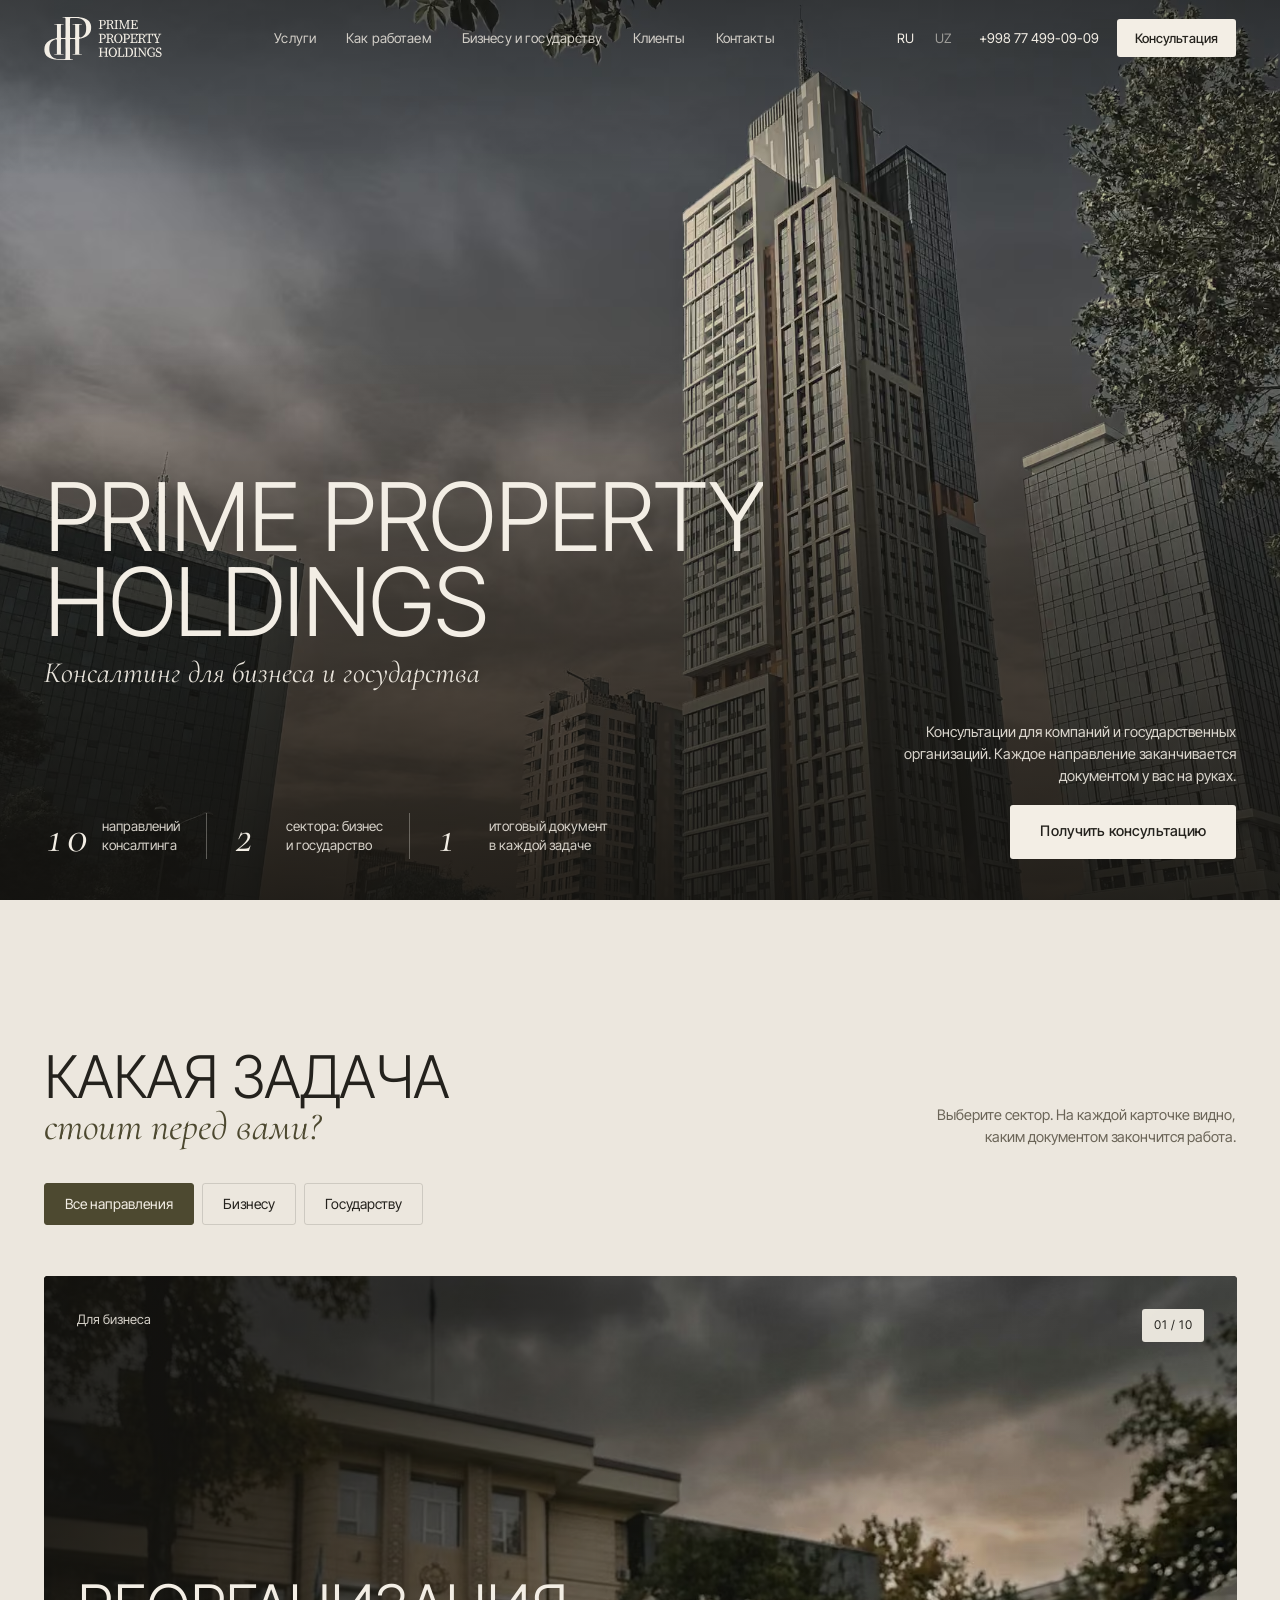
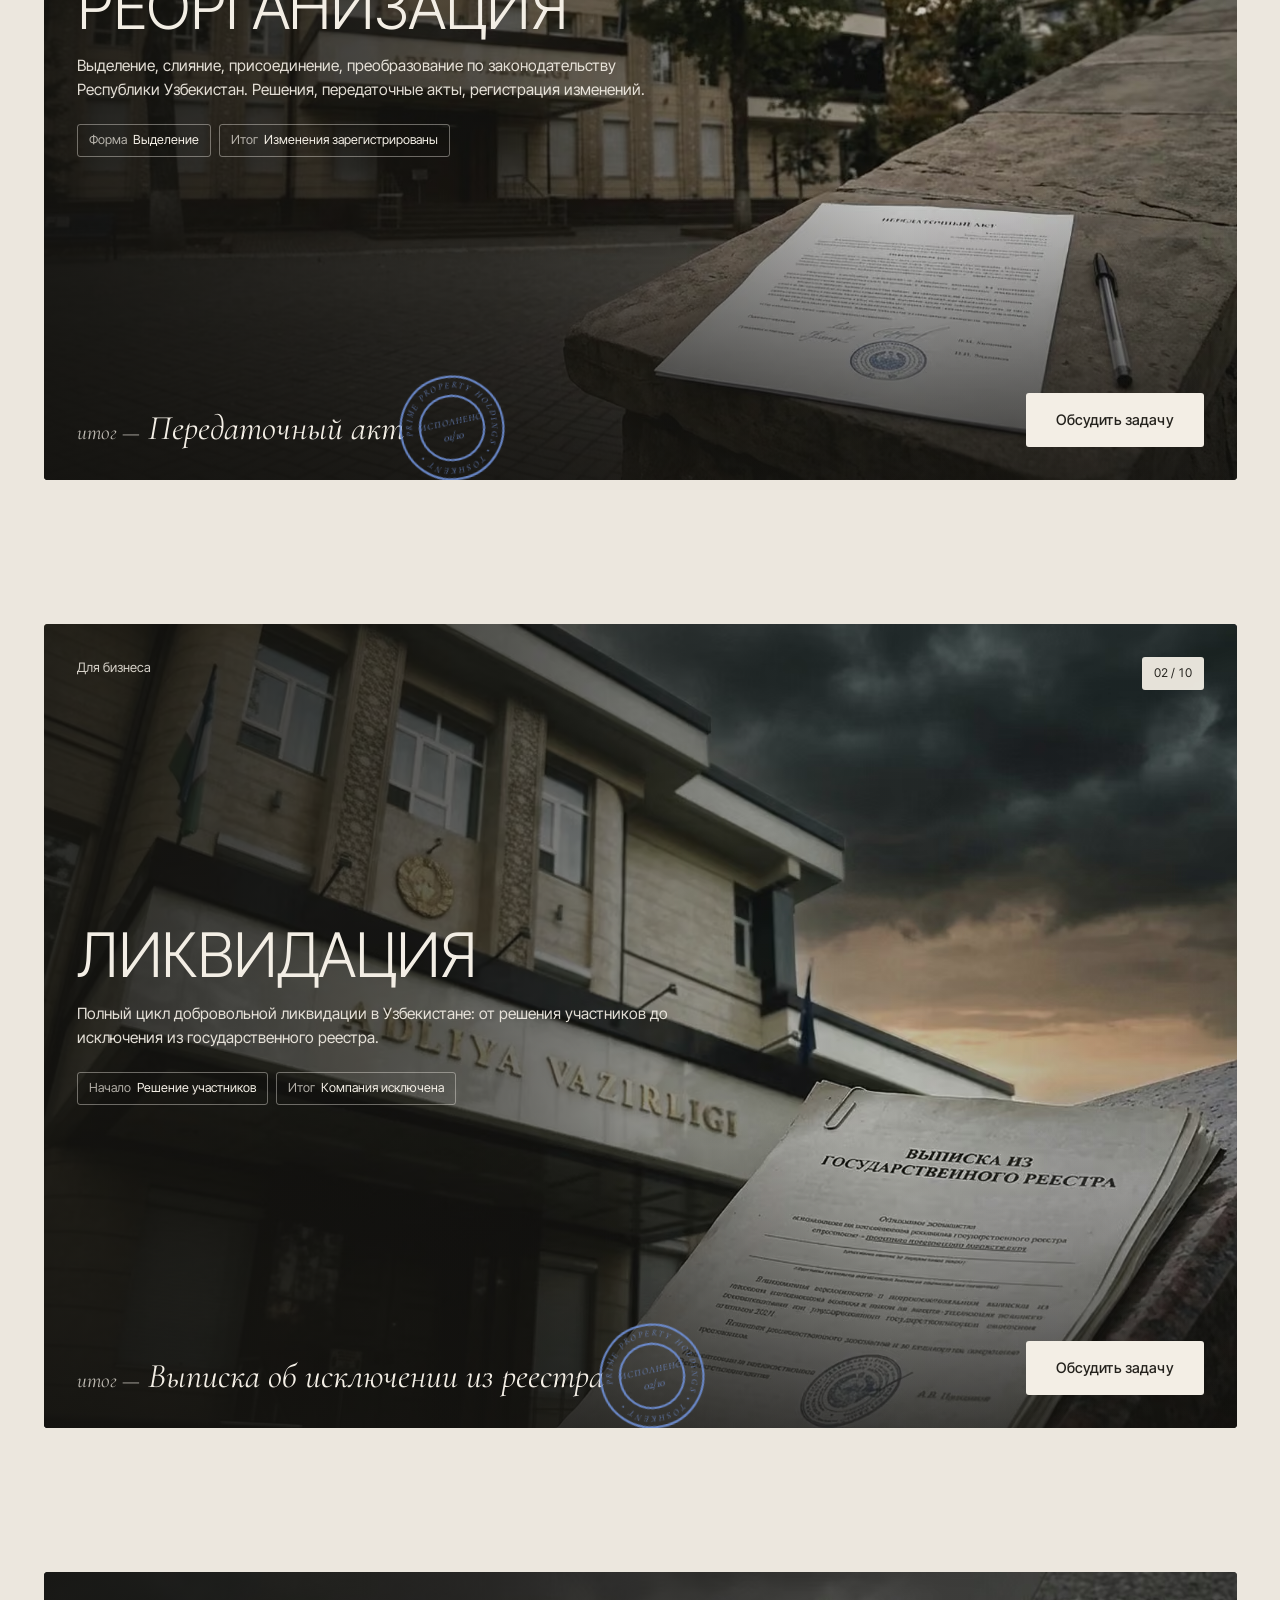
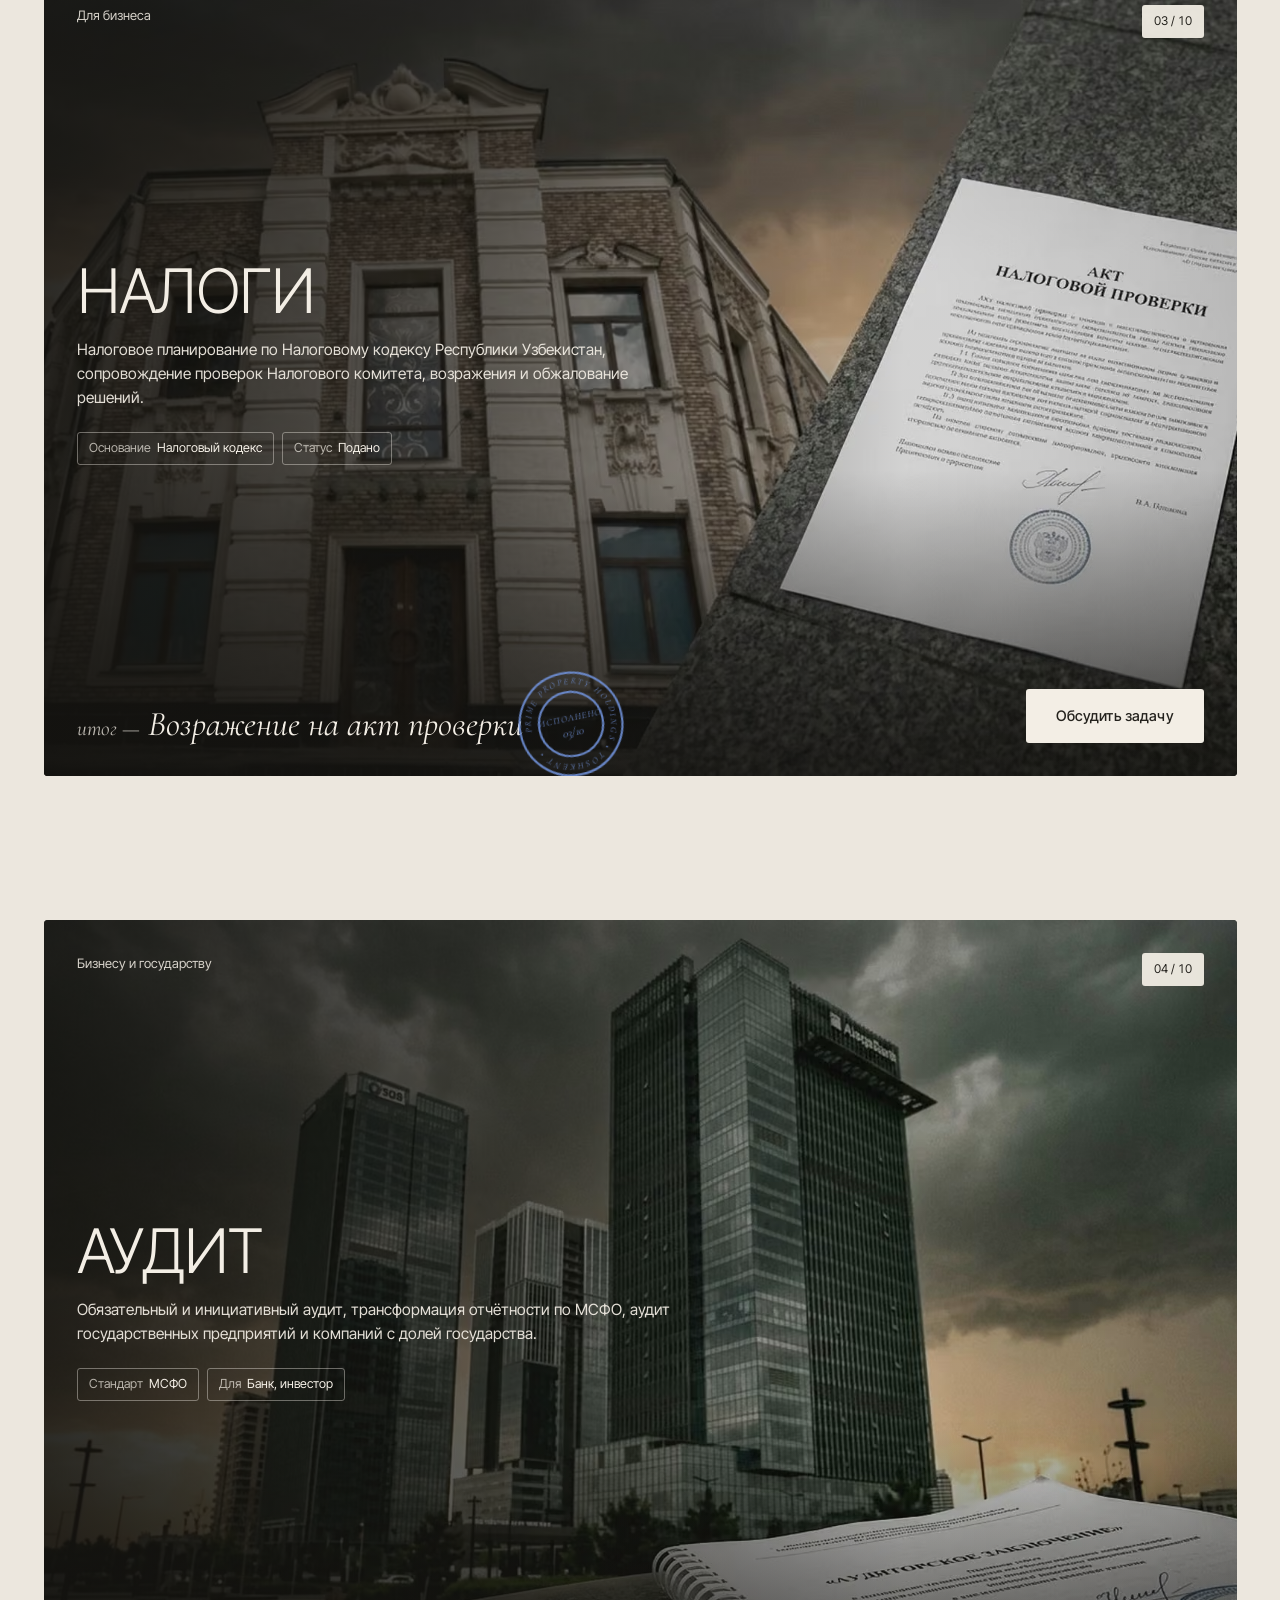
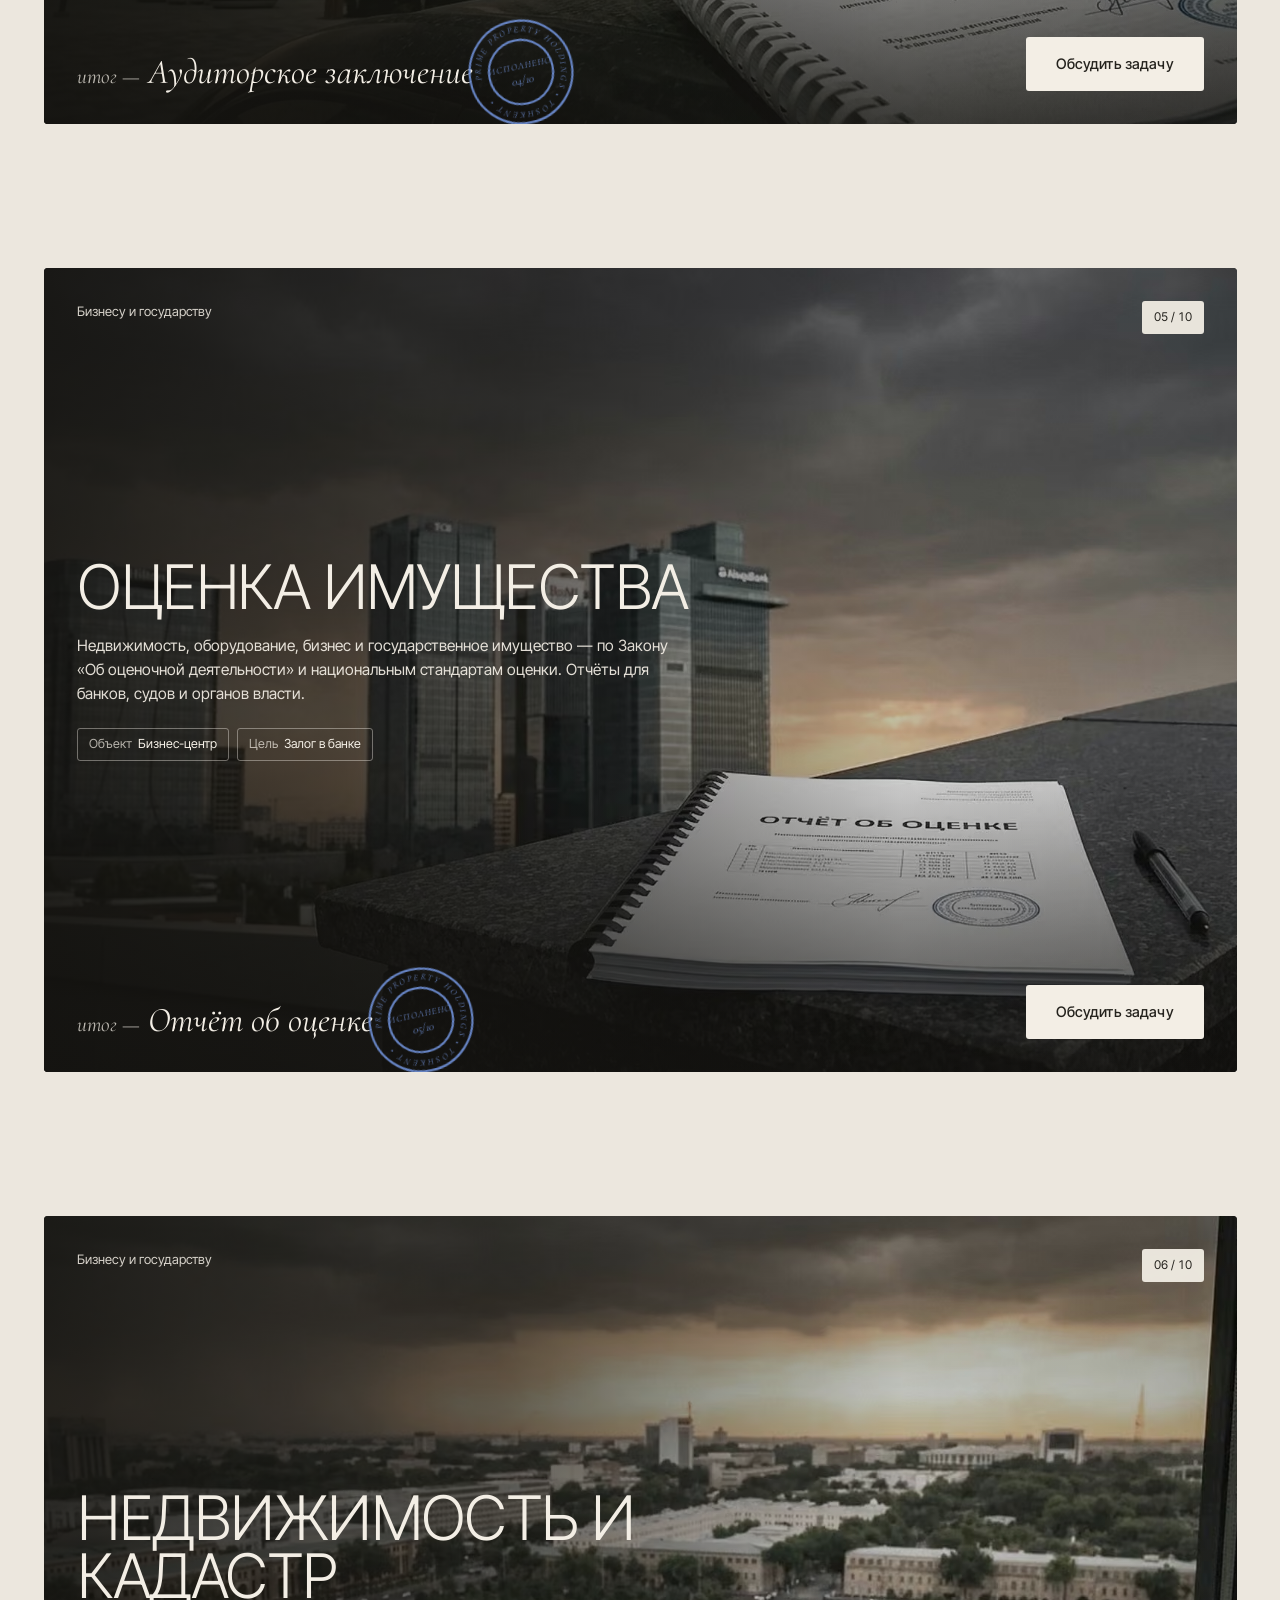
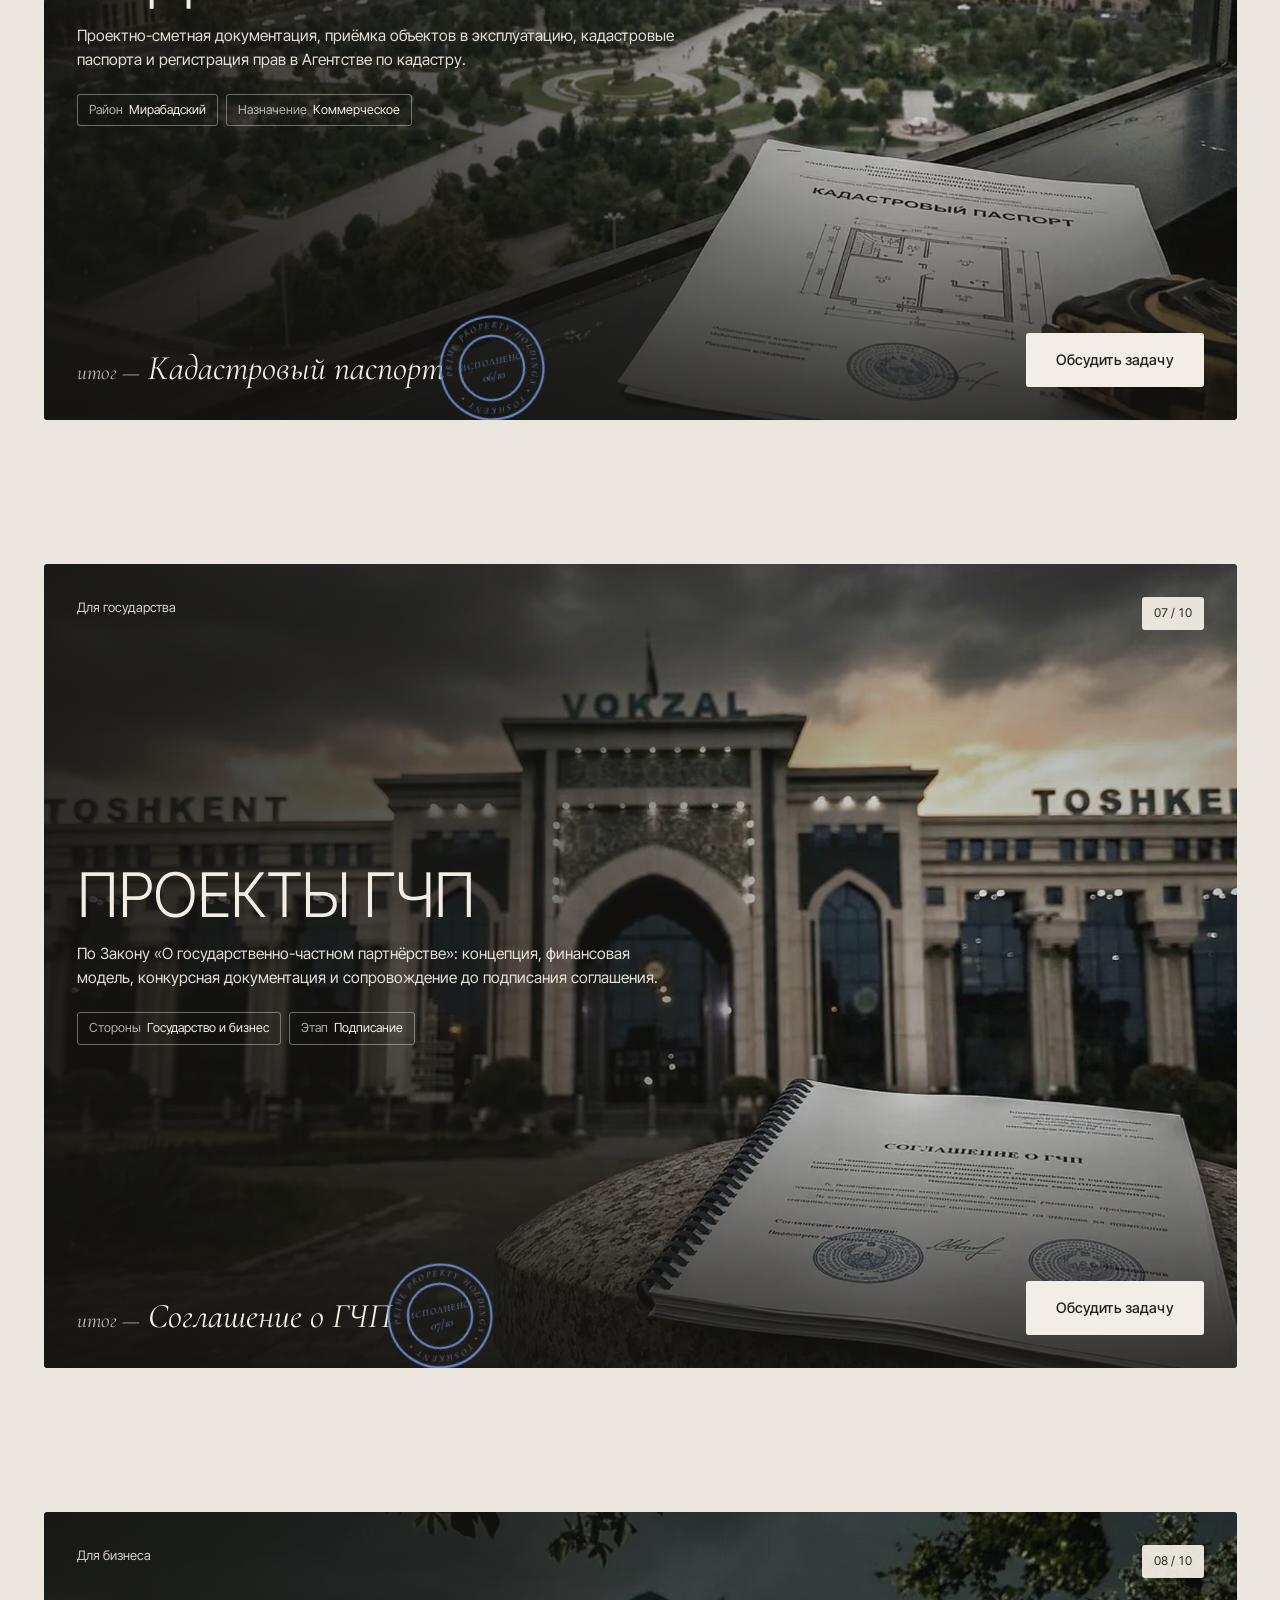
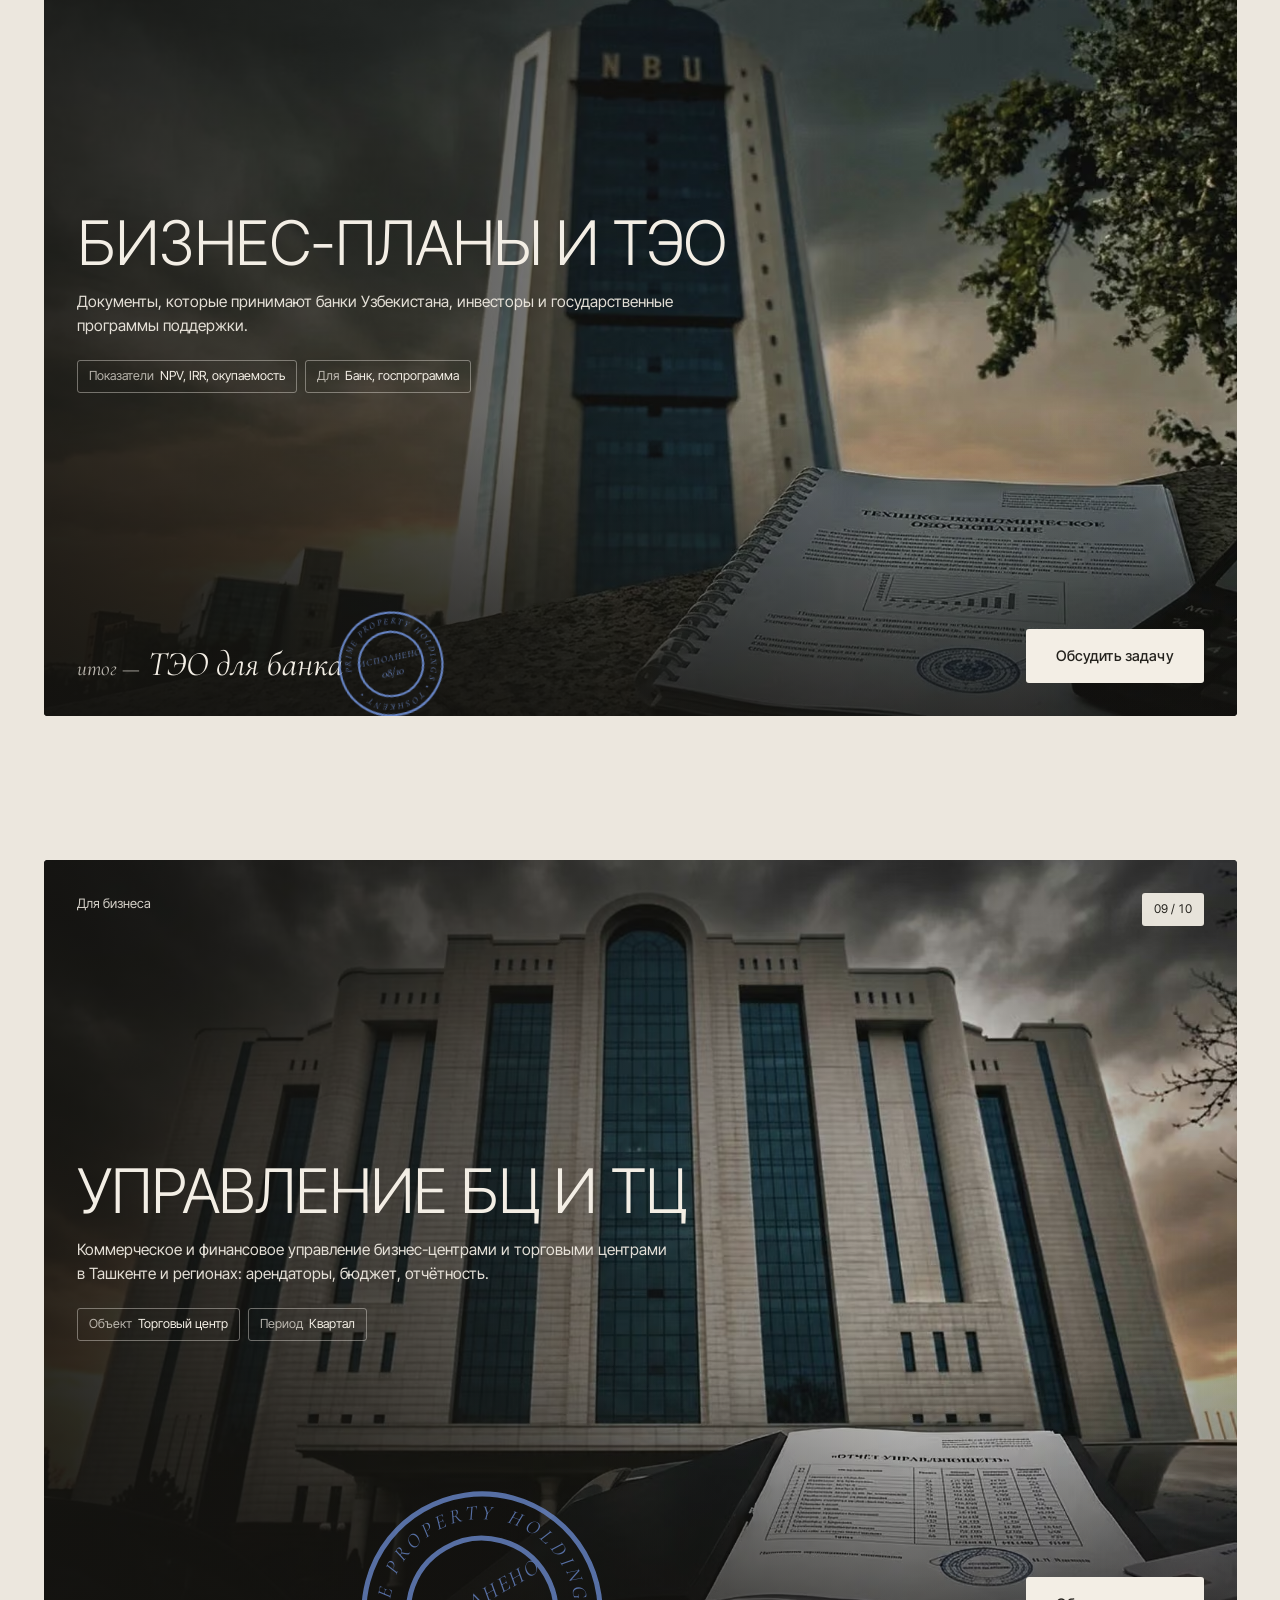
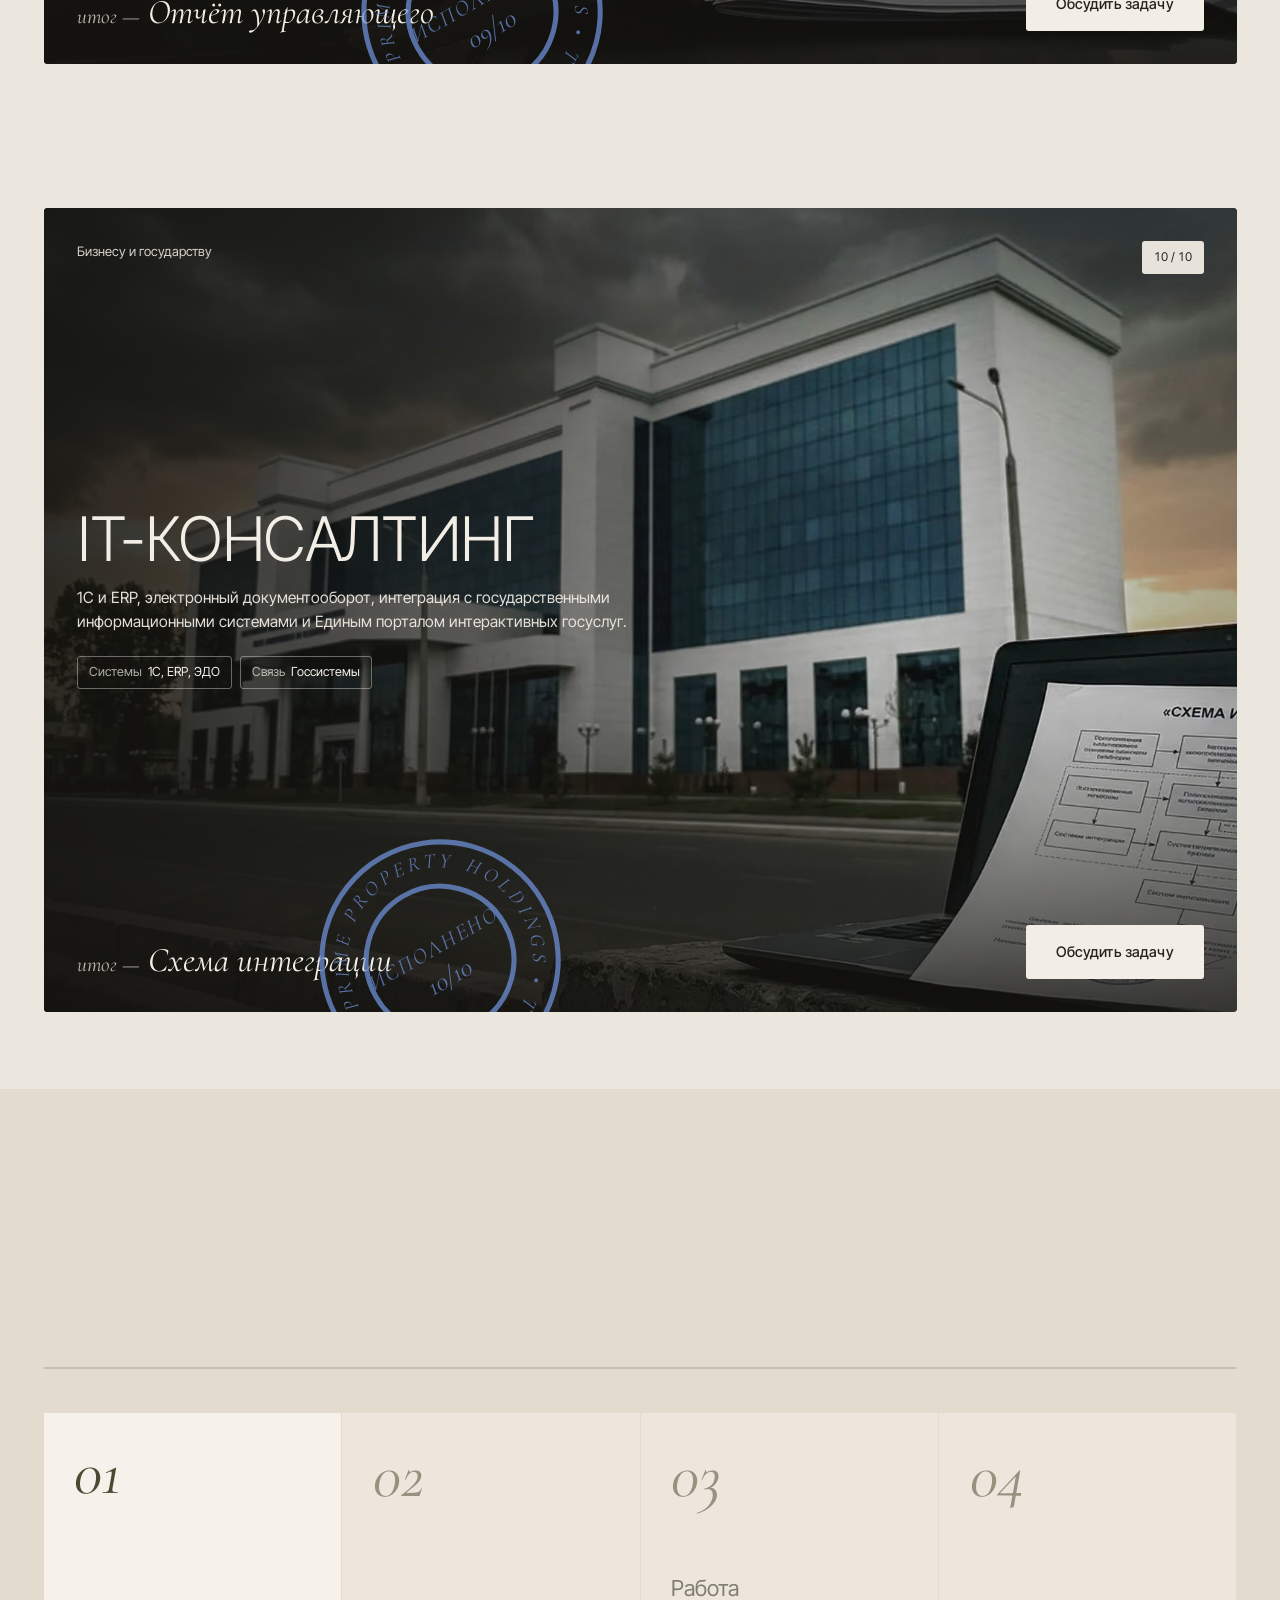
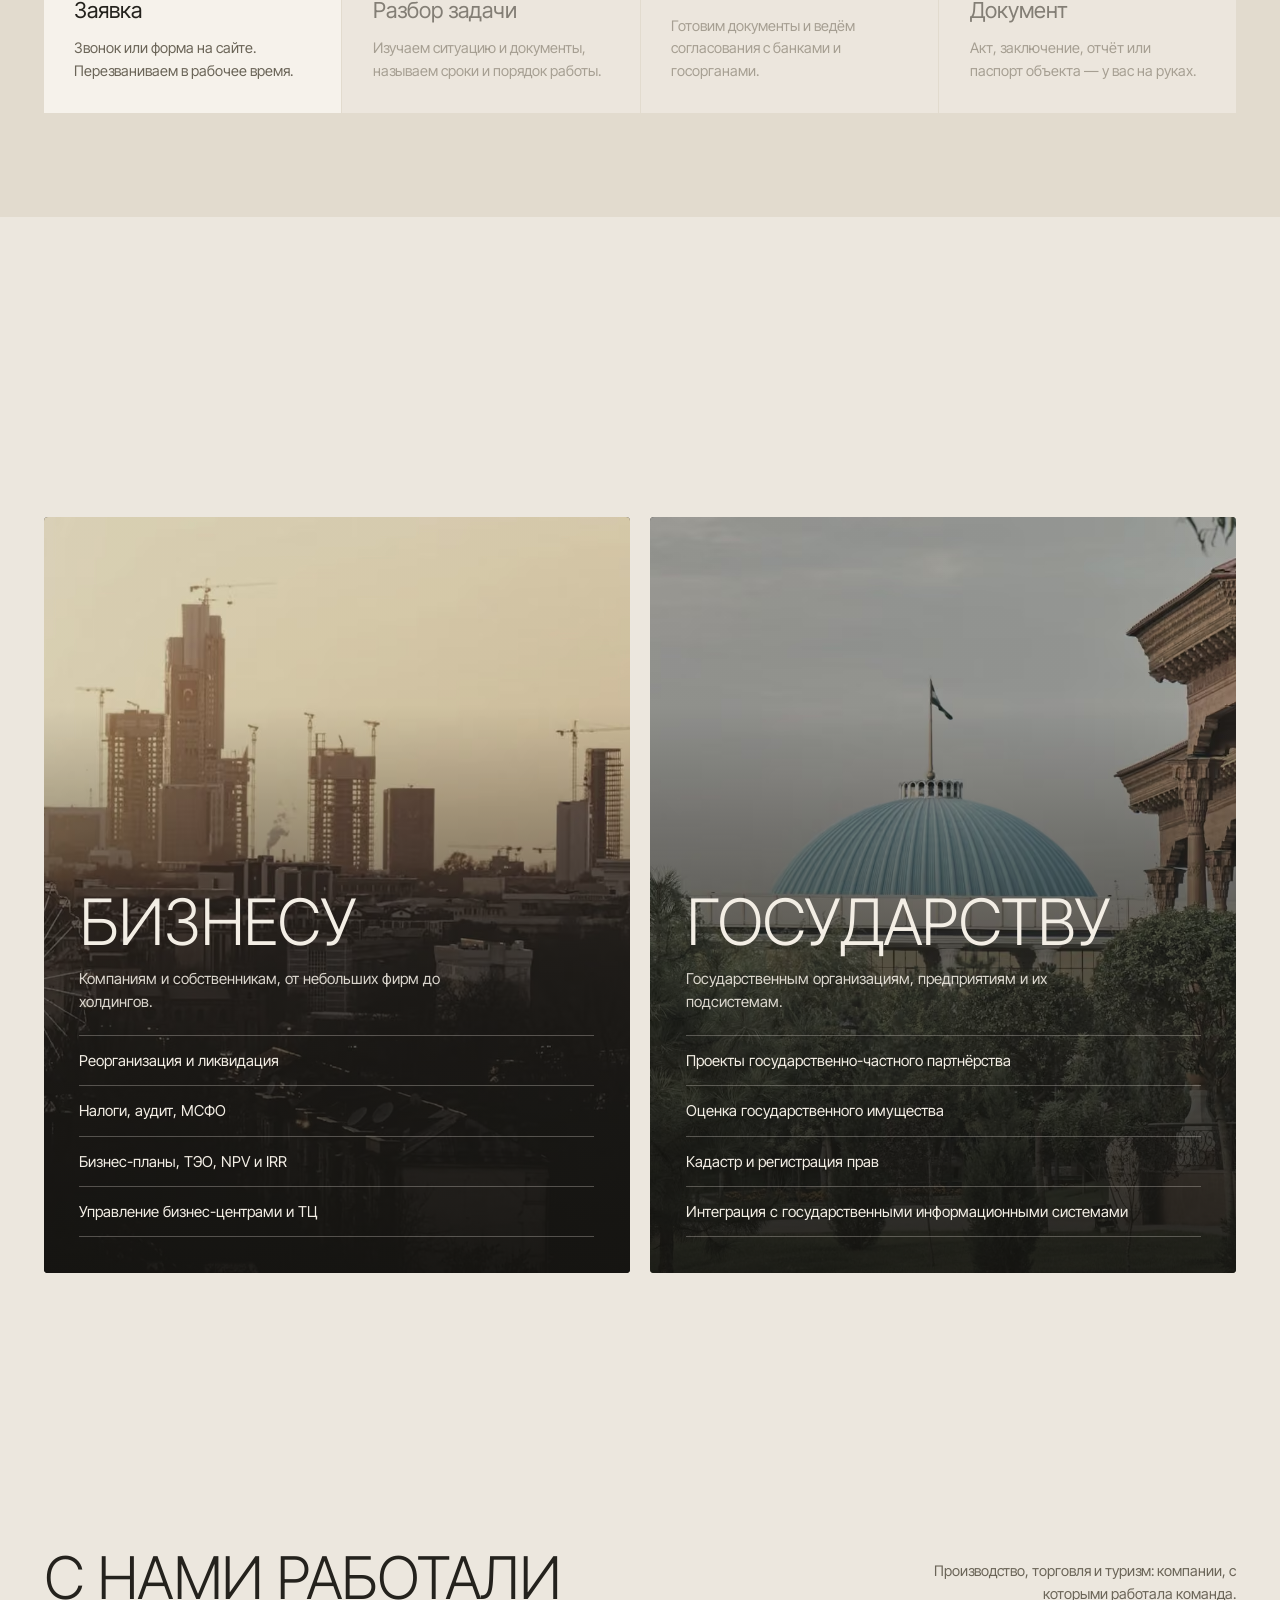
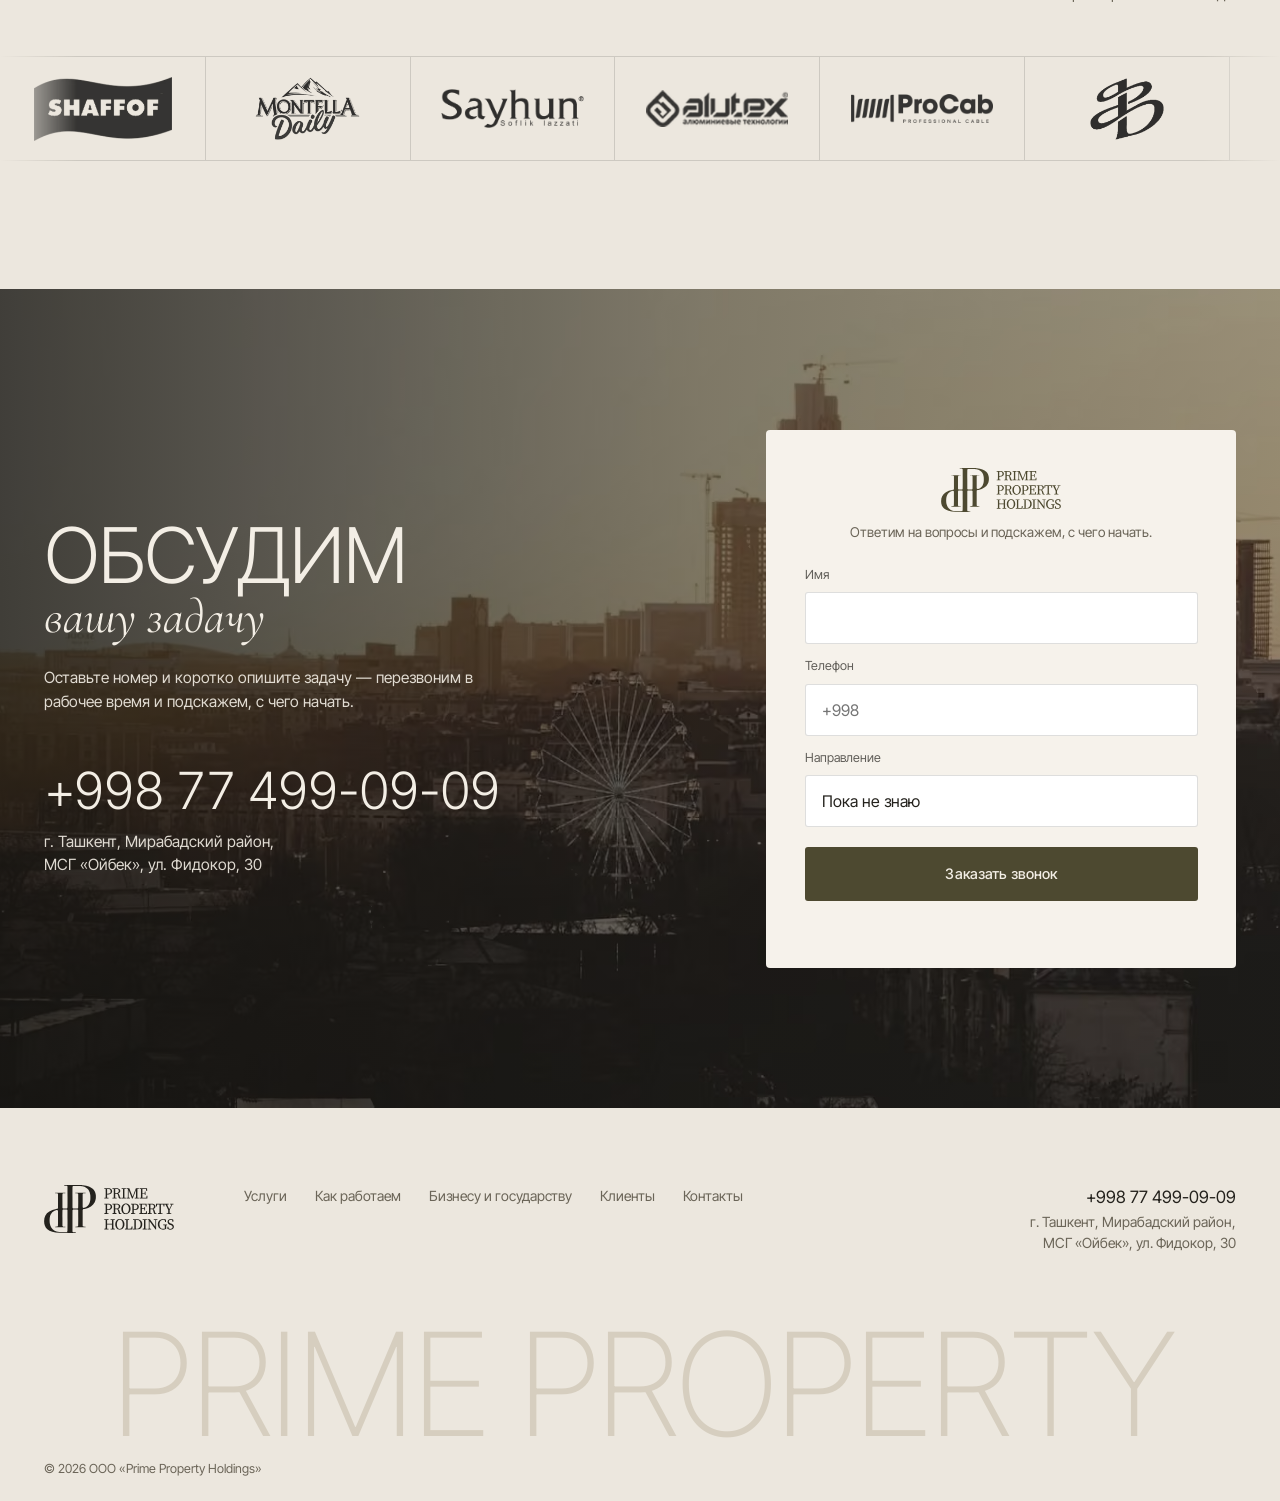
==== commit 8a600a7e: "Prime: motion set — name cut reveal, word reveals, counters, document seal, steps line, logo ribbon," ====
--- a/v3/index.html
+++ b/v3/index.html
@@ -36,7 +36,7 @@
       <div class="hero__img hero__bg" aria-hidden="true"></div>
       <i class="hero__shade" aria-hidden="true"></i>
       <div class="hero__foot">
-        <h1 class="hero__title" id="h1"><span class="hero__name cap"><span class="l1">Prime</span> <span class="l2">Property</span> <span class="l3">Holdings</span></span><em>Консалтинг для бизнеса и государства</em></h1>
+        <h1 class="hero__title" id="h1"><span class="hero__name cap"><span class="l1"><i>Prime</i></span> <span class="l2"><i>Property</i></span> <span class="l3"><i>Holdings</i></span></span><em>Консалтинг для бизнеса и государства</em></h1>
         <div class="hero__row">
           <dl class="hero__facts">
             <div><dt>10</dt><dd>направлений<br>консалтинга</dd></div>
@@ -45,7 +45,7 @@
           </dl>
           <div class="hero__act">
             <p class="hero__lead">Консультации для компаний и государственных организаций. Каждое направление заканчивается документом у вас на руках.</p>
-            <a class="btn btn--light" href="#contact">Получить консультацию</a>
+            <a class="btn btn--light mag" href="#contact"><span>Получить консультацию</span></a>
           </div>
         </div>
       </div>
@@ -77,7 +77,7 @@
             <dl class="sc__rows"><div><dt>Форма</dt><dd>Выделение</dd></div><div><dt>Итог</dt><dd>Изменения зарегистрированы</dd></div></dl>
           </div>
           <footer class="sc__foot">
-            <p class="sc__doc"><span>итог —</span> <em>Передаточный акт</em></p>
+            <p class="sc__doc"><span>итог —</span> <em>Передаточный акт</em><span class="seal" aria-hidden="true"><svg viewBox="0 0 120 120"><defs><path id="sp01" d="M60,60 m-44,0 a44,44 0 1,1 88,0 a44,44 0 1,1 -88,0"/></defs><g fill="none" stroke="currentColor" stroke-width="2.4"><circle cx="60" cy="60" r="56"/><circle cx="60" cy="60" r="35"/></g><text font-size="9.6" font-weight="500" letter-spacing="2.2" fill="currentColor"><textPath href="#sp01">PRIME PROPERTY HOLDINGS • TOSHKENT •</textPath></text><text x="60" y="57" text-anchor="middle" font-weight="500" font-size="10.5" letter-spacing="1" fill="currentColor">ИСПОЛНЕНО</text><text x="60" y="73" text-anchor="middle" class="seal__n" font-size="13" fill="currentColor">01/10</text></svg></span></p>
             <a class="btn btn--light" href="#contact" data-topic="Реорганизация">Обсудить задачу</a>
           </footer>
         </div>
@@ -95,7 +95,7 @@
             <dl class="sc__rows"><div><dt>Начало</dt><dd>Решение участников</dd></div><div><dt>Итог</dt><dd>Компания исключена</dd></div></dl>
           </div>
           <footer class="sc__foot">
-            <p class="sc__doc"><span>итог —</span> <em>Выписка об исключении из реестра</em></p>
+            <p class="sc__doc"><span>итог —</span> <em>Выписка об исключении из реестра</em><span class="seal" aria-hidden="true"><svg viewBox="0 0 120 120"><defs><path id="sp02" d="M60,60 m-44,0 a44,44 0 1,1 88,0 a44,44 0 1,1 -88,0"/></defs><g fill="none" stroke="currentColor" stroke-width="2.4"><circle cx="60" cy="60" r="56"/><circle cx="60" cy="60" r="35"/></g><text font-size="9.6" font-weight="500" letter-spacing="2.2" fill="currentColor"><textPath href="#sp02">PRIME PROPERTY HOLDINGS • TOSHKENT •</textPath></text><text x="60" y="57" text-anchor="middle" font-weight="500" font-size="10.5" letter-spacing="1" fill="currentColor">ИСПОЛНЕНО</text><text x="60" y="73" text-anchor="middle" class="seal__n" font-size="13" fill="currentColor">02/10</text></svg></span></p>
             <a class="btn btn--light" href="#contact" data-topic="Ликвидация">Обсудить задачу</a>
           </footer>
         </div>
@@ -113,7 +113,7 @@
             <dl class="sc__rows"><div><dt>Основание</dt><dd>Налоговый кодекс</dd></div><div><dt>Статус</dt><dd>Подано</dd></div></dl>
           </div>
           <footer class="sc__foot">
-            <p class="sc__doc"><span>итог —</span> <em>Возражение на акт проверки</em></p>
+            <p class="sc__doc"><span>итог —</span> <em>Возражение на акт проверки</em><span class="seal" aria-hidden="true"><svg viewBox="0 0 120 120"><defs><path id="sp03" d="M60,60 m-44,0 a44,44 0 1,1 88,0 a44,44 0 1,1 -88,0"/></defs><g fill="none" stroke="currentColor" stroke-width="2.4"><circle cx="60" cy="60" r="56"/><circle cx="60" cy="60" r="35"/></g><text font-size="9.6" font-weight="500" letter-spacing="2.2" fill="currentColor"><textPath href="#sp03">PRIME PROPERTY HOLDINGS • TOSHKENT •</textPath></text><text x="60" y="57" text-anchor="middle" font-weight="500" font-size="10.5" letter-spacing="1" fill="currentColor">ИСПОЛНЕНО</text><text x="60" y="73" text-anchor="middle" class="seal__n" font-size="13" fill="currentColor">03/10</text></svg></span></p>
             <a class="btn btn--light" href="#contact" data-topic="Налоги">Обсудить задачу</a>
           </footer>
         </div>
@@ -131,7 +131,7 @@
             <dl class="sc__rows"><div><dt>Стандарт</dt><dd>МСФО</dd></div><div><dt>Для</dt><dd>Банк, инвестор</dd></div></dl>
           </div>
           <footer class="sc__foot">
-            <p class="sc__doc"><span>итог —</span> <em>Аудиторское заключение</em></p>
+            <p class="sc__doc"><span>итог —</span> <em>Аудиторское заключение</em><span class="seal" aria-hidden="true"><svg viewBox="0 0 120 120"><defs><path id="sp04" d="M60,60 m-44,0 a44,44 0 1,1 88,0 a44,44 0 1,1 -88,0"/></defs><g fill="none" stroke="currentColor" stroke-width="2.4"><circle cx="60" cy="60" r="56"/><circle cx="60" cy="60" r="35"/></g><text font-size="9.6" font-weight="500" letter-spacing="2.2" fill="currentColor"><textPath href="#sp04">PRIME PROPERTY HOLDINGS • TOSHKENT •</textPath></text><text x="60" y="57" text-anchor="middle" font-weight="500" font-size="10.5" letter-spacing="1" fill="currentColor">ИСПОЛНЕНО</text><text x="60" y="73" text-anchor="middle" class="seal__n" font-size="13" fill="currentColor">04/10</text></svg></span></p>
             <a class="btn btn--light" href="#contact" data-topic="Аудит">Обсудить задачу</a>
           </footer>
         </div>
@@ -149,7 +149,7 @@
             <dl class="sc__rows"><div><dt>Объект</dt><dd>Бизнес-центр</dd></div><div><dt>Цель</dt><dd>Залог в банке</dd></div></dl>
           </div>
           <footer class="sc__foot">
-            <p class="sc__doc"><span>итог —</span> <em>Отчёт об оценке</em></p>
+            <p class="sc__doc"><span>итог —</span> <em>Отчёт об оценке</em><span class="seal" aria-hidden="true"><svg viewBox="0 0 120 120"><defs><path id="sp05" d="M60,60 m-44,0 a44,44 0 1,1 88,0 a44,44 0 1,1 -88,0"/></defs><g fill="none" stroke="currentColor" stroke-width="2.4"><circle cx="60" cy="60" r="56"/><circle cx="60" cy="60" r="35"/></g><text font-size="9.6" font-weight="500" letter-spacing="2.2" fill="currentColor"><textPath href="#sp05">PRIME PROPERTY HOLDINGS • TOSHKENT •</textPath></text><text x="60" y="57" text-anchor="middle" font-weight="500" font-size="10.5" letter-spacing="1" fill="currentColor">ИСПОЛНЕНО</text><text x="60" y="73" text-anchor="middle" class="seal__n" font-size="13" fill="currentColor">05/10</text></svg></span></p>
             <a class="btn btn--light" href="#contact" data-topic="Оценка имущества">Обсудить задачу</a>
           </footer>
         </div>
@@ -167,7 +167,7 @@
             <dl class="sc__rows"><div><dt>Район</dt><dd>Мирабадский</dd></div><div><dt>Назначение</dt><dd>Коммерческое</dd></div></dl>
           </div>
           <footer class="sc__foot">
-            <p class="sc__doc"><span>итог —</span> <em>Кадастровый паспорт</em></p>
+            <p class="sc__doc"><span>итог —</span> <em>Кадастровый паспорт</em><span class="seal" aria-hidden="true"><svg viewBox="0 0 120 120"><defs><path id="sp06" d="M60,60 m-44,0 a44,44 0 1,1 88,0 a44,44 0 1,1 -88,0"/></defs><g fill="none" stroke="currentColor" stroke-width="2.4"><circle cx="60" cy="60" r="56"/><circle cx="60" cy="60" r="35"/></g><text font-size="9.6" font-weight="500" letter-spacing="2.2" fill="currentColor"><textPath href="#sp06">PRIME PROPERTY HOLDINGS • TOSHKENT •</textPath></text><text x="60" y="57" text-anchor="middle" font-weight="500" font-size="10.5" letter-spacing="1" fill="currentColor">ИСПОЛНЕНО</text><text x="60" y="73" text-anchor="middle" class="seal__n" font-size="13" fill="currentColor">06/10</text></svg></span></p>
             <a class="btn btn--light" href="#contact" data-topic="Недвижимость и кадастр">Обсудить задачу</a>
           </footer>
         </div>
@@ -185,7 +185,7 @@
             <dl class="sc__rows"><div><dt>Стороны</dt><dd>Государство и бизнес</dd></div><div><dt>Этап</dt><dd>Подписание</dd></div></dl>
           </div>
           <footer class="sc__foot">
-            <p class="sc__doc"><span>итог —</span> <em>Соглашение о ГЧП</em></p>
+            <p class="sc__doc"><span>итог —</span> <em>Соглашение о ГЧП</em><span class="seal" aria-hidden="true"><svg viewBox="0 0 120 120"><defs><path id="sp07" d="M60,60 m-44,0 a44,44 0 1,1 88,0 a44,44 0 1,1 -88,0"/></defs><g fill="none" stroke="currentColor" stroke-width="2.4"><circle cx="60" cy="60" r="56"/><circle cx="60" cy="60" r="35"/></g><text font-size="9.6" font-weight="500" letter-spacing="2.2" fill="currentColor"><textPath href="#sp07">PRIME PROPERTY HOLDINGS • TOSHKENT •</textPath></text><text x="60" y="57" text-anchor="middle" font-weight="500" font-size="10.5" letter-spacing="1" fill="currentColor">ИСПОЛНЕНО</text><text x="60" y="73" text-anchor="middle" class="seal__n" font-size="13" fill="currentColor">07/10</text></svg></span></p>
             <a class="btn btn--light" href="#contact" data-topic="Проекты ГЧП">Обсудить задачу</a>
           </footer>
         </div>
@@ -203,7 +203,7 @@
             <dl class="sc__rows"><div><dt>Показатели</dt><dd>NPV, IRR, окупаемость</dd></div><div><dt>Для</dt><dd>Банк, госпрограмма</dd></div></dl>
           </div>
           <footer class="sc__foot">
-            <p class="sc__doc"><span>итог —</span> <em>ТЭО для банка</em></p>
+            <p class="sc__doc"><span>итог —</span> <em>ТЭО для банка</em><span class="seal" aria-hidden="true"><svg viewBox="0 0 120 120"><defs><path id="sp08" d="M60,60 m-44,0 a44,44 0 1,1 88,0 a44,44 0 1,1 -88,0"/></defs><g fill="none" stroke="currentColor" stroke-width="2.4"><circle cx="60" cy="60" r="56"/><circle cx="60" cy="60" r="35"/></g><text font-size="9.6" font-weight="500" letter-spacing="2.2" fill="currentColor"><textPath href="#sp08">PRIME PROPERTY HOLDINGS • TOSHKENT •</textPath></text><text x="60" y="57" text-anchor="middle" font-weight="500" font-size="10.5" letter-spacing="1" fill="currentColor">ИСПОЛНЕНО</text><text x="60" y="73" text-anchor="middle" class="seal__n" font-size="13" fill="currentColor">08/10</text></svg></span></p>
             <a class="btn btn--light" href="#contact" data-topic="Бизнес-планы и ТЭО">Обсудить задачу</a>
           </footer>
         </div>
@@ -221,7 +221,7 @@
             <dl class="sc__rows"><div><dt>Объект</dt><dd>Торговый центр</dd></div><div><dt>Период</dt><dd>Квартал</dd></div></dl>
           </div>
           <footer class="sc__foot">
-            <p class="sc__doc"><span>итог —</span> <em>Отчёт управляющего</em></p>
+            <p class="sc__doc"><span>итог —</span> <em>Отчёт управляющего</em><span class="seal" aria-hidden="true"><svg viewBox="0 0 120 120"><defs><path id="sp09" d="M60,60 m-44,0 a44,44 0 1,1 88,0 a44,44 0 1,1 -88,0"/></defs><g fill="none" stroke="currentColor" stroke-width="2.4"><circle cx="60" cy="60" r="56"/><circle cx="60" cy="60" r="35"/></g><text font-size="9.6" font-weight="500" letter-spacing="2.2" fill="currentColor"><textPath href="#sp09">PRIME PROPERTY HOLDINGS • TOSHKENT •</textPath></text><text x="60" y="57" text-anchor="middle" font-weight="500" font-size="10.5" letter-spacing="1" fill="currentColor">ИСПОЛНЕНО</text><text x="60" y="73" text-anchor="middle" class="seal__n" font-size="13" fill="currentColor">09/10</text></svg></span></p>
             <a class="btn btn--light" href="#contact" data-topic="Управление БЦ и ТЦ">Обсудить задачу</a>
           </footer>
         </div>
@@ -239,7 +239,7 @@
             <dl class="sc__rows"><div><dt>Системы</dt><dd>1С, ERP, ЭДО</dd></div><div><dt>Связь</dt><dd>Госсистемы</dd></div></dl>
           </div>
           <footer class="sc__foot">
-            <p class="sc__doc"><span>итог —</span> <em>Схема интеграции</em></p>
+            <p class="sc__doc"><span>итог —</span> <em>Схема интеграции</em><span class="seal" aria-hidden="true"><svg viewBox="0 0 120 120"><defs><path id="sp10" d="M60,60 m-44,0 a44,44 0 1,1 88,0 a44,44 0 1,1 -88,0"/></defs><g fill="none" stroke="currentColor" stroke-width="2.4"><circle cx="60" cy="60" r="56"/><circle cx="60" cy="60" r="35"/></g><text font-size="9.6" font-weight="500" letter-spacing="2.2" fill="currentColor"><textPath href="#sp10">PRIME PROPERTY HOLDINGS • TOSHKENT •</textPath></text><text x="60" y="57" text-anchor="middle" font-weight="500" font-size="10.5" letter-spacing="1" fill="currentColor">ИСПОЛНЕНО</text><text x="60" y="73" text-anchor="middle" class="seal__n" font-size="13" fill="currentColor">10/10</text></svg></span></p>
             <a class="btn btn--light" href="#contact" data-topic="IT-консалтинг">Обсудить задачу</a>
           </footer>
         </div>
@@ -287,9 +287,9 @@
       <h2 class="head__t" data-rv><span class="cap">С нами работали</span></h2>
       <p class="head__p" data-rv>Производство, торговля и туризм: компании, с которыми работала команда.</p>
     </header>
-    <ul class="cl__grid">
-    <li data-rv style="--i:0"><img src="img/logos/shaffof.webp" alt="Shaffof" loading="lazy" decoding="async"></li><li data-rv style="--i:1"><img src="img/logos/montella.webp" alt="Montella Daily" loading="lazy" decoding="async"></li><li data-rv style="--i:2"><img src="img/logos/sayhun.webp" alt="Sayhun" loading="lazy" decoding="async"></li><li data-rv style="--i:3"><img src="img/logos/alutex.webp" alt="Alutex" loading="lazy" decoding="async"></li><li data-rv style="--i:4"><img src="img/logos/procab.webp" alt="ProCab" loading="lazy" decoding="async"></li><li data-rv style="--i:0"><img src="img/logos/beldersoy.webp" alt="Beldersoy" loading="lazy" decoding="async"></li><li data-rv style="--i:1"><img src="img/logos/xorazmshakar.webp" alt="Xorazm Shakar" loading="lazy" decoding="async"></li><li data-rv style="--i:2"><img src="img/logos/krantas.webp" alt="Krantas Group" loading="lazy" decoding="async"></li><li data-rv style="--i:3"><img src="img/logos/megaplanet.webp" alt="Megaplanet" loading="lazy" decoding="async"></li><li data-rv style="--i:4"><img src="img/logos/oltintegirmon.webp" alt="Oltin Tegirmon" loading="lazy" decoding="async"></li>
-    </ul>
+    <div class="cl__mq" data-rv><div class="cl__track"><ul class="cl__grid">
+    <li><img src="img/logos/shaffof.webp" alt="Shaffof" loading="lazy" decoding="async"></li><li><img src="img/logos/montella.webp" alt="Montella Daily" loading="lazy" decoding="async"></li><li><img src="img/logos/sayhun.webp" alt="Sayhun" loading="lazy" decoding="async"></li><li><img src="img/logos/alutex.webp" alt="Alutex" loading="lazy" decoding="async"></li><li><img src="img/logos/procab.webp" alt="ProCab" loading="lazy" decoding="async"></li><li><img src="img/logos/beldersoy.webp" alt="Beldersoy" loading="lazy" decoding="async"></li><li><img src="img/logos/xorazmshakar.webp" alt="Xorazm Shakar" loading="lazy" decoding="async"></li><li><img src="img/logos/krantas.webp" alt="Krantas Group" loading="lazy" decoding="async"></li><li><img src="img/logos/megaplanet.webp" alt="Megaplanet" loading="lazy" decoding="async"></li><li><img src="img/logos/oltintegirmon.webp" alt="Oltin Tegirmon" loading="lazy" decoding="async"></li>
+    </ul></div></div>
   </section>
 
   <!-- Contact -->
--- a/v3/p.css
+++ b/v3/p.css
@@ -1 +1 @@
-*,*::before,*::after{box-sizing:border-box}html{-webkit-text-size-adjust:100%;text-size-adjust:100%;scroll-behavior:smooth}@media (prefers-reduced-motion:reduce){html{scroll-behavior:auto}*,*::before,*::after{animation-duration:.01ms!important;animation-iteration-count:1!important;transition-duration:.01ms!important}}body{margin:0;-webkit-font-smoothing:antialiased;text-rendering:optimizeLegibility}img,picture,svg{display:block;max-width:100%}h1,h2,h3,p,ul,dl,dd{margin:0}ul{padding:0;list-style:none}a{color:inherit;text-decoration:none}button,input,select{font:inherit;color:inherit}:focus-visible{outline:2px solid currentColor;outline-offset:3px;border-radius:4px}.logo{display:block;aspect-ratio:2404/880;background:currentColor;-webkit-mask:url(img/pph-logo.svg) center/contain no-repeat;mask:url(img/pph-logo.svg) center/contain no-repeat}.lang{display:flex;gap:2px}.lang a{padding:6px 8px;border-radius:999px;opacity:.55;font-size:13px;letter-spacing:.02em;min-width:36px;text-align:center}.lang a[aria-current=true]{opacity:1}.fld{display:grid;gap:8px}.fld span{font-size:13px;opacity:.7}.fld input,.fld select{width:100%;height:52px;padding:0 16px;border-radius:12px;font-size:16px;-webkit-appearance:none;appearance:none}.fld select{background-image:linear-gradient(45deg,transparent 50%,currentColor 50%),linear-gradient(135deg,currentColor 50%,transparent 50%);background-position:calc(100% - 22px) 23px,calc(100% - 17px) 23px;background-size:5px 5px;background-repeat:no-repeat;padding-right:40px}.btn{display:inline-flex;align-items:center;justify-content:center;min-height:52px;padding:0 26px;border-radius:999px;border:0;cursor:pointer;font-weight:500;font-size:16px;transition:transform .2s ease,background-color .2s ease,color .2s ease}.btn:active{transform:scale(.98)}.js [data-rv]{opacity:0;transform:translateY(24px);transition:opacity .9s cubic-bezier(.2,.7,.2,1),transform .9s cubic-bezier(.2,.7,.2,1);transition-delay:calc(var(--i,0) * 60ms)}.js [data-rv].in{opacity:1;transform:none}@media (prefers-reduced-motion:reduce){.js [data-rv]{opacity:1;transform:none}}.sr{position:absolute;width:1px;height:1px;overflow:hidden;clip:rect(0 0 0 0)}.hd__nav a{white-space:nowrap}@media (max-width:1120px){.hd__nav{display:none!important}.hd__logo{margin-right:auto}}@media (max-width:760px){.js [data-rv]{transform:translateY(10px);transition-duration:.45s,.5s;transition-delay:0s}}@font-face{font-family:IT;font-weight:200;font-display:swap;src:url(fonts/inter-tight-cyrillic-200-normal.woff2) format("woff2");unicode-range:U+0301,U+0400-045F,U+0490-0491,U+04B0-04B1,U+2116}@font-face{font-family:IT;font-weight:200;font-display:swap;src:url(fonts/inter-tight-latin-200-normal.woff2) format("woff2");unicode-range:U+0000-00FF,U+0131,U+0152-0153,U+02BB-02BC,U+02C6,U+02DA,U+02DC,U+2000-206F,U+20AC,U+2122,U+2191,U+2193,U+2212,U+2215}@font-face{font-family:IT;font-weight:200;font-display:swap;src:url(fonts/inter-tight-latin-ext-200-normal.woff2) format("woff2");unicode-range:U+0100-02AF,U+1E00-1EFF,U+2020,U+20A0-20AB,U+20AD-20C0,U+2113,U+2C60-2C7F,U+A720-A7FF}@font-face{font-family:IT;font-weight:300;font-display:swap;src:url(fonts/inter-tight-cyrillic-300-normal.woff2) format("woff2");unicode-range:U+0301,U+0400-045F,U+0490-0491,U+04B0-04B1,U+2116}@font-face{font-family:IT;font-weight:300;font-display:swap;src:url(fonts/inter-tight-latin-300-normal.woff2) format("woff2");unicode-range:U+0000-00FF,U+0131,U+0152-0153,U+02BB-02BC,U+02C6,U+02DA,U+02DC,U+2000-206F,U+20AC,U+2122,U+2191,U+2193,U+2212,U+2215}@font-face{font-family:IT;font-weight:300;font-display:swap;src:url(fonts/inter-tight-latin-ext-300-normal.woff2) format("woff2");unicode-range:U+0100-02AF,U+1E00-1EFF,U+2020,U+20A0-20AB,U+20AD-20C0,U+2113,U+2C60-2C7F,U+A720-A7FF}@font-face{font-family:IT;font-weight:400;font-display:swap;src:url(fonts/inter-tight-cyrillic-400-normal.woff2) format("woff2");unicode-range:U+0301,U+0400-045F,U+0490-0491,U+04B0-04B1,U+2116}@font-face{font-family:IT;font-weight:400;font-display:swap;src:url(fonts/inter-tight-latin-400-normal.woff2) format("woff2");unicode-range:U+0000-00FF,U+0131,U+0152-0153,U+02BB-02BC,U+02C6,U+02DA,U+02DC,U+2000-206F,U+20AC,U+2122,U+2191,U+2193,U+2212,U+2215}@font-face{font-family:IT;font-weight:400;font-display:swap;src:url(fonts/inter-tight-latin-ext-400-normal.woff2) format("woff2");unicode-range:U+0100-02AF,U+1E00-1EFF,U+2020,U+20A0-20AB,U+20AD-20C0,U+2113,U+2C60-2C7F,U+A720-A7FF}@font-face{font-family:IT;font-weight:500;font-display:swap;src:url(fonts/inter-tight-cyrillic-500-normal.woff2) format("woff2");unicode-range:U+0301,U+0400-045F,U+0490-0491,U+04B0-04B1,U+2116}@font-face{font-family:IT;font-weight:500;font-display:swap;src:url(fonts/inter-tight-latin-500-normal.woff2) format("woff2");unicode-range:U+0000-00FF,U+0131,U+0152-0153,U+02BB-02BC,U+02C6,U+02DA,U+02DC,U+2000-206F,U+20AC,U+2122,U+2191,U+2193,U+2212,U+2215}@font-face{font-family:CG;font-style:italic;font-weight:400;font-display:swap;src:url(fonts/cormorant-garamond-cyrillic-400-italic.woff2) format("woff2");unicode-range:U+0301,U+0400-045F,U+0490-0491,U+04B0-04B1,U+2116}@font-face{font-family:CG;font-style:italic;font-weight:400;font-display:swap;src:url(fonts/cormorant-garamond-latin-400-italic.woff2) format("woff2");unicode-range:U+0000-00FF,U+0131,U+0152-0153,U+02BB-02BC,U+02C6,U+02DA,U+02DC,U+2000-206F,U+20AC,U+2122,U+2191,U+2193,U+2212,U+2215}@font-face{font-family:CG;font-style:italic;font-weight:400;font-display:swap;src:url(fonts/cormorant-garamond-latin-ext-400-italic.woff2) format("woff2");unicode-range:U+0100-02AF,U+1E00-1EFF,U+2020,U+20A0-20AB,U+20AD-20C0,U+2113,U+2C60-2C7F,U+A720-A7FF}:root{--lime:#ECE7DE;--lime2:#E2DBCE;--paper:#F6F2EB;--ink:#24221D;--mut:#6B6558;--olive:#4D4930;--dusk:#2A2824;--line:rgba(36,34,29,.15);--pad:clamp(20px,3.4vw,56px);--ease:cubic-bezier(.2,.7,.2,1);}body{background:var(--lime);color:var(--ink);font:400 17px/1.55 IT,system-ui,sans-serif}.cap{font-weight:300;text-transform:uppercase;letter-spacing:-.025em;line-height:.92}em{font-family:CG,Georgia,serif;font-style:italic;font-weight:400;letter-spacing:0}.hd{position:fixed;inset:0 0 auto;z-index:50;display:flex;align-items:center;gap:28px;height:76px;padding:0 var(--pad);color:#F3EEE5;transition:background-color .35s ease,color .35s ease,height .35s ease,box-shadow .35s ease}.hd--solid{background:rgba(236,231,222,.92);color:var(--ink);height:64px;box-shadow:0 1px 0 var(--line);-webkit-backdrop-filter:saturate(1.2) blur(12px);backdrop-filter:saturate(1.2) blur(12px)}.hd__logo{width:118px;flex:none}.hd__nav{display:flex;gap:30px;margin:0 auto;font-size:13.5px;letter-spacing:.01em}.hd__nav a{opacity:.82;transition:opacity .2s ease}.hd__end{display:flex;align-items:center;gap:18px;font-size:13.5px}.hd__tel{white-space:nowrap}.hd__btn{display:inline-flex;align-items:center;height:38px;padding:0 18px;background:#F3EEE5;color:var(--ink);border-radius:3px;font-weight:500;font-size:13px;transition:background-color .2s ease,color .2s ease}.hd--solid .hd__btn{background:var(--olive);color:#F3EEE5}@media (hover:hover){.hd__nav a:hover{opacity:1}.hd__btn:hover{background:#fff}.hd--solid .hd__btn:hover{background:var(--ink)}}@media (max-width:760px){.hd{gap:12px;height:64px}.hd__tel{display:none}.hd__logo{width:100px}.hd__btn{padding:0 14px}}.btn{border-radius:3px;font-size:14.5px;letter-spacing:.01em;min-height:54px;padding:0 30px}.btn--light{background:#F3EEE5;color:var(--ink)}.btn--olive{background:var(--olive);color:#F3EEE5}@media (hover:hover){.btn--light:hover{background:#fff}.btn--olive:hover{background:var(--ink)}}.hero{position:relative;height:100svh;min-height:620px;background:var(--dusk)}.hero__stage{position:relative;height:100%;overflow:hidden;color:#F3EEE5}.hero__img{position:absolute;inset:0;background:center top/cover no-repeat;background-image:url(img/p-hero.webp);background-image:image-set(url(img/p-hero.avif) type("image/avif"),url(img/p-hero.webp) type("image/webp"));transform:scale(1.06);transform-origin:50% 30%;transition:transform 2.6s var(--ease)}.loaded .hero__img{transform:none}.hero__shade{position:absolute;inset:0;background:linear-gradient(180deg,rgba(20,19,16,.42) 0,rgba(20,19,16,0) 20%,rgba(20,19,16,0) 38%,rgba(20,19,16,.58) 66%,rgba(20,19,16,.9) 100%);pointer-events:none}.hero__foot{position:absolute;left:var(--pad);right:var(--pad);bottom:clamp(26px,4.6svh,56px)}.hero__title{margin:0 0 clamp(24px,3.6svh,44px)}.hero__name{display:grid;grid-template-columns:auto auto;justify-content:start;column-gap:.24em;font-size:clamp(52px,min(7.4vw,12.6svh),148px);line-height:.9;letter-spacing:-.03em}.hero__name>span{display:block}.hero__name .l3{grid-column:1/-1}.hero__title em{display:block;margin-top:.42em;font-size:clamp(24px,2.3vw,42px);line-height:1.1;opacity:.95}.js .hero__name>span,.js .hero__title em{transform:translateY(36%);opacity:0;transition:transform 1.6s var(--ease),opacity 1.1s ease}.js .hero__name .l2{transition-delay:.08s}.js .hero__name .l3{transition-delay:.16s}.js .hero__title em{transition-delay:.3s}.loaded .hero__name>span,.loaded .hero__title em{transform:none;opacity:1}.hero__row{display:flex;align-items:flex-end;justify-content:space-between;gap:24px;flex-wrap:wrap}.hero__facts{display:flex;margin:0}.hero__facts div{display:flex;align-items:center;gap:12px;padding:0 26px;border-left:1px solid rgba(243,238,229,.32)}.hero__facts div:first-child{padding-left:0;border-left:0}.hero__facts dt{font:italic 400 46px/1 CG,serif}.hero__facts dd{margin:0;font-size:13.5px;line-height:1.35;opacity:.86}.hero__act{display:grid;justify-items:end;gap:18px;max-width:360px}.hero__lead{font-size:14.5px;line-height:1.5;opacity:.88;text-align:right}.js .hero__row{opacity:0;transform:translateY(16px);transition:opacity 1s ease .7s,transform 1.2s var(--ease) .7s}.loaded .hero__row{opacity:1;transform:none}@media (max-aspect-ratio:4/5){.hero__img{background-image:url(img/p-hero-m.webp);background-image:image-set(url(img/p-hero-m.avif) type("image/avif"),url(img/p-hero-m.webp) type("image/webp"))}}@media (max-width:760px){.hero{min-height:600px}.hero__shade{background:linear-gradient(180deg,rgba(20,19,16,.5) 0,rgba(20,19,16,0) 16%,rgba(20,19,16,0) 34%,rgba(20,19,16,.66) 58%,rgba(20,19,16,.92) 100%)}.hero__foot{left:20px;right:20px;bottom:max(22px,env(safe-area-inset-bottom))}.hero__name{grid-template-columns:1fr;font-size:clamp(46px,15.4vw,76px);line-height:.88}.hero__name .l3{grid-column:auto}.hero__title{margin-bottom:22px}.hero__title em{font-size:clamp(21px,6vw,26px);margin-top:.5em}.hero__lead{display:none}.hero__act{max-width:none;width:100%}.hero__row{gap:20px}.hero__facts div{padding:0 16px;gap:10px}.hero__facts dt{font-size:36px}.hero__facts dd{font-size:13px}.hero__facts div:nth-child(3){display:none}.hero__row .btn{width:100%}}.head{display:grid;grid-template-columns:1fr minmax(220px,330px);gap:20px 40px;align-items:end;padding:clamp(80px,12vw,150px) var(--pad) clamp(32px,4vw,52px)}.head__t{font-size:clamp(36px,4.6vw,78px);display:flex;flex-direction:column;gap:2px}.head__t em{font-size:.66em;line-height:1.1;color:var(--olive)}.head__p{font-size:14.5px;line-height:1.55;color:var(--mut);justify-self:end;text-align:right}@media (max-width:760px){.head{grid-template-columns:1fr}.head__p{justify-self:start;text-align:left}}.tabs{grid-column:1/-1;display:flex;flex-wrap:wrap;gap:8px;margin-top:14px}.tab{height:42px;padding:0 20px;border:1px solid var(--line);border-radius:3px;background:transparent;font-size:14px;cursor:pointer;transition:background-color .2s ease,color .2s ease,border-color .2s ease}.tab[aria-selected=true]{background:var(--olive);border-color:var(--olive);color:#F3EEE5}@media (hover:hover){.tab:hover{border-color:var(--ink)}}.deck{padding:0 var(--pad) clamp(40px,6vw,90px)}.sc{position:sticky;top:76px;height:calc(100svh - 96px);min-height:560px;max-height:900px;margin-bottom:16vh}.sc:last-child{margin-bottom:0}.sc[hidden]{display:none}.sc__in{position:relative;height:100%;overflow:hidden;border-radius:4px;color:#F3EEE5;display:grid;grid-template-rows:auto 1fr auto;padding:clamp(22px,2.6vw,40px);transform:scale(calc(1 - var(--s,0) * .06));transform-origin:50% 0;transition:filter .2s linear;filter:brightness(calc(1 - var(--s,0) * .45));will-change:transform}.sc__ph{position:absolute;inset:0;background:var(--dusk) center/cover no-repeat;background-image:var(--bg);background-image:image-set(var(--bg-a) type("image/avif"),var(--bg) type("image/webp"));z-index:-1}.sc__ph::after{content:"";position:absolute;inset:0;background:linear-gradient(90deg,rgba(20,19,16,.86) 0,rgba(20,19,16,.6) 38%,rgba(20,19,16,.12) 72%),linear-gradient(0deg,rgba(20,19,16,.72) 0,rgba(20,19,16,0) 38%)}.sc__top{display:flex;justify-content:space-between;gap:16px;font-size:13px}.sc__for{opacity:.86}.sc__no{padding:7px 12px;background:rgba(243,238,229,.94);color:var(--ink);border-radius:3px;font-size:12px;font-variant-numeric:tabular-nums}.sc__body{align-self:center;max-width:min(860px,52vw)}.sc__t{font-size:clamp(34px,4.8vw,84px);font-weight:300;text-transform:uppercase;letter-spacing:-.025em;line-height:.95;margin-bottom:18px;hyphens:manual}.sc__body>p,.sc__body>ul,.sc__body>dl{max-width:600px}.sc__a{font-size:15.5px;line-height:1.55;max-width:500px;opacity:.92}.sc__rows{display:flex;flex-wrap:wrap;gap:8px;margin:22px 0 0}.sc__rows div{display:flex;gap:6px;padding:7px 11px;border:1px solid rgba(243,238,229,.4);border-radius:3px;font-size:12.5px;line-height:1.3}.sc__rows dt{opacity:.7}.sc__rows dd{margin:0}.sc__foot{display:flex;align-items:flex-end;justify-content:space-between;gap:20px;flex-wrap:wrap}.sc__doc{font-size:clamp(26px,2.7vw,44px);line-height:1.05;max-width:720px}.sc__doc span{font:italic 400 .62em CG,serif;opacity:.75}@media (max-width:760px){.tabs{flex-wrap:nowrap;overflow-x:auto;margin:6px -20px 0;padding:0 20px;scrollbar-width:none}.tabs::-webkit-scrollbar{display:none}.tab{flex:none;height:44px;padding:0 18px;font-size:14.5px}.deck{display:grid;gap:18px;padding:0 16px 64px}.sc{position:relative;top:auto;height:auto;min-height:0;max-height:none;margin:0}.sc__in{display:block;height:auto;padding:0;border-radius:6px;background:var(--dusk);transform:none!important;filter:none!important}.sc__ph{position:relative;inset:auto;z-index:auto;aspect-ratio:4/3;background-image:var(--bgm);background-image:image-set(var(--bgm-a) type("image/avif"),var(--bgm) type("image/webp"))}.sc__ph::after{background:linear-gradient(180deg,rgba(20,19,16,.5) 0,rgba(20,19,16,0) 26%,rgba(20,19,16,0) 76%,rgba(20,19,16,.35) 100%)}.sc__top{position:absolute;top:14px;left:16px;right:14px;align-items:center;font-size:13.5px}.sc__no{font-size:13px;padding:8px 12px}.hd__logo{padding:4px 0}.sc__body{max-width:none;margin:0;padding:22px 18px 0}.sc__t{font-size:clamp(28px,8.2vw,36px);line-height:1;margin-bottom:12px}.sc__a{font-size:15px;line-height:1.55;max-width:none}.sc__rows{margin-top:16px;gap:8px}.sc__rows div{font-size:13px;padding:8px 11px}.sc__foot{display:grid;grid-template-columns:1fr;justify-content:stretch;align-items:start;gap:16px;padding:20px 18px 18px}.sc__doc{font-size:24px;line-height:1.1}.sc__foot .btn{width:100%}.js .sc{opacity:0;transform:translateY(26px);transition:opacity .7s ease,transform .8s var(--ease)}.js .sc.in{opacity:1;transform:none}.js .sc .sc__ph{transform:scale(1.08);transition:transform 1.4s var(--ease)}.js .sc.in .sc__ph{transform:none}}.pr{background:var(--lime2)}.steps{display:grid;grid-template-columns:repeat(4,1fr);gap:1px;margin:0;padding:0 var(--pad) clamp(80px,10vw,140px);list-style:none;counter-reset:none}.st{background:var(--paper);padding:clamp(22px,2.4vw,36px);min-height:300px;display:flex;flex-direction:column}.st__n{font:italic 400 64px/1 CG,serif;color:var(--olive);margin-bottom:auto}.st h3{font-weight:400;font-size:22px;margin:40px 0 10px}.st p{font-size:14.5px;color:var(--mut)}@media (max-width:900px){.steps{grid-template-columns:repeat(2,1fr)}}@media (max-width:560px){.steps{display:flex;overflow-x:auto;scroll-snap-type:x mandatory;gap:10px;scrollbar-width:none}.st{flex:0 0 78%;scroll-snap-align:start;min-height:260px}.steps::-webkit-scrollbar{display:none}}.se__grid{display:grid;grid-template-columns:1fr 1fr;gap:clamp(12px,1.6vw,24px);padding:0 var(--pad) clamp(80px,10vw,140px)}.sx{position:relative;min-height:min(84svh,760px);border-radius:4px;overflow:hidden;color:#F3EEE5;padding:clamp(24px,2.8vw,44px);display:flex;flex-direction:column;justify-content:flex-end;isolation:isolate}.sx::before{content:"";position:absolute;inset:0;z-index:-2;background:var(--dusk) center/cover no-repeat}.sx--b::before{background-image:url(img/p-biz.webp);background-image:image-set(url(img/p-biz.avif) type("image/avif"),url(img/p-biz.webp) type("image/webp"))}.sx--g::before{background-image:url(img/p-gov.webp);background-image:image-set(url(img/p-gov.avif) type("image/avif"),url(img/p-gov.webp) type("image/webp"))}.sx::after{content:"";position:absolute;inset:0;z-index:-1;background:linear-gradient(0deg,rgba(20,19,16,.88) 0,rgba(20,19,16,.5) 45%,rgba(20,19,16,.05) 75%)}.sx__t{font-weight:300;text-transform:uppercase;letter-spacing:-.025em;font-size:clamp(40px,5vw,86px);line-height:.95;margin-bottom:14px}.sx p{max-width:420px;opacity:.88;font-size:15px;margin-bottom:22px}.sx ul{border-top:1px solid rgba(243,238,229,.28)}.sx li{padding:13px 0;border-bottom:1px solid rgba(243,238,229,.28);font-size:15px}@media (max-width:760px){.se__grid{grid-template-columns:1fr}.sx{min-height:620px}}.cl__grid{display:grid;grid-template-columns:repeat(5,1fr);gap:1px;background:var(--line);margin:0 var(--pad) clamp(80px,10vw,140px);border:1px solid var(--line)}.cl__grid li{background:var(--lime);aspect-ratio:16/10;display:grid;place-items:center;padding:14%}.cl__grid img{max-height:64px;width:auto;object-fit:contain;filter:grayscale(1) contrast(1.05);mix-blend-mode:multiply;opacity:.8;transition:opacity .25s ease}@media (hover:hover){.cl__grid li:hover img{opacity:1}}@media (max-width:760px){.cl__grid{grid-template-columns:repeat(2,1fr)}.cl__grid img{max-height:48px}}.ct{position:relative;color:#F3EEE5;isolation:isolate;padding:clamp(90px,11vw,160px) var(--pad)}.ct__ph{position:absolute;inset:0;z-index:-1;background:var(--dusk) center 60%/cover no-repeat;background-image:url(img/p-contact.webp);background-image:image-set(url(img/p-contact.avif) type("image/avif"),url(img/p-contact.webp) type("image/webp"))}.ct__ph::after{content:"";position:absolute;inset:0;background:linear-gradient(90deg,rgba(20,19,16,.78) 0,rgba(20,19,16,.45) 55%,rgba(20,19,16,.3) 100%)}.ct__wrap{display:grid;grid-template-columns:1fr minmax(320px,470px);gap:40px 6vw;align-items:center}.ct__t{display:flex;flex-direction:column;font-size:clamp(44px,6vw,104px);margin-bottom:22px}.ct__t em{font-size:.62em;line-height:1.1}.ct__side>p{max-width:460px;font-size:15.5px;opacity:.9}.ct__tel{display:inline-block;margin:clamp(28px,4vw,52px) 0 14px;font-weight:300;font-size:clamp(34px,4vw,64px);letter-spacing:-.02em;line-height:1;font-variant-numeric:tabular-nums}.ct__adr{font-size:13.5px;opacity:.8;line-height:1.5}.ct__card{background:var(--paper);color:var(--ink);border-radius:4px;padding:clamp(26px,3vw,44px)}.ct__logo{width:120px;margin:0 auto 10px;color:var(--olive)}.ct__note{text-align:center;font-size:13.5px;color:var(--mut);margin-bottom:22px}.ct__form{display:grid;gap:12px}.ct__form .fld span{font-size:12.5px}.ct__form .fld input,.ct__form .fld select{background:#fff;border:1px solid var(--line);border-radius:3px}.ct__form .fld input:focus,.ct__form .fld select:focus{border-color:var(--olive);outline:none;box-shadow:0 0 0 3px rgba(77,73,48,.15)}.ct__send{margin-top:8px;background:var(--olive);color:#F3EEE5;border-radius:3px;width:100%}@media (hover:hover){.ct__send:hover{background:var(--ink)}}.ct__status{font-size:13.5px;text-align:center;min-height:1.2em}@media (max-width:900px){.ct__wrap{grid-template-columns:1fr}.ct__ph::after{background:rgba(20,19,16,.6)}}.ft{background:var(--lime);padding:clamp(48px,6vw,80px) var(--pad) 22px;overflow:hidden}.ft__top{display:grid;grid-template-columns:160px 1fr auto;gap:28px 40px;align-items:start;font-size:14px}.ft__logo{width:130px;color:var(--ink)}.ft__nav{display:flex;flex-wrap:wrap;gap:10px 28px;color:var(--mut)}.ft__c{text-align:right;color:var(--mut);line-height:1.5}.ft__c a{color:var(--ink);font-size:17px}.ft__word{margin:clamp(40px,6vw,90px) 0 0;font:200 11.2vw/.78 IT,sans-serif;letter-spacing:-.05em;white-space:nowrap;color:#D6CEBF;text-align:center}.ft__c2{margin-top:18px;font-size:12.5px;color:var(--mut)}@media (max-width:760px){.ft__top{grid-template-columns:1fr}.ft__c{text-align:left}.ft__word{font-size:11.2vw}}@media (prefers-reduced-motion:reduce){.hero__img,.sc__ph{transform:none!important}.sc__in{transform:none!important;filter:none!important}.js .hero__name>span,.js .hero__title em,.js .hero__row,.js .sc{transform:none!important;opacity:1!important}}@media (max-width:760px){.lang a{min-height:44px;min-width:40px;display:inline-flex;align-items:center;justify-content:center}.hd__btn{height:40px;font-size:13.5px}.head{padding:64px 20px 26px;gap:12px}.head__t{font-size:clamp(32px,9.6vw,44px)}.head__p{font-size:15px}.steps{display:grid;grid-template-columns:1fr;gap:1px;overflow:visible;padding:0 16px 64px}.st{display:grid;grid-template-columns:52px 1fr;column-gap:14px;min-height:0;padding:20px 18px}.st__n{grid-row:1/3;font-size:42px;margin:0}.st h3{margin:4px 0 6px;font-size:20px}.st p{font-size:15px}.se__grid{padding:0 16px 64px;gap:16px}.sx{min-height:0;padding:200px 20px 22px}.sx__t{font-size:clamp(34px,10vw,44px)}.sx p,.sx li{font-size:15px}.cl__grid{margin:0 16px 64px}.ct{padding:72px 16px}.ct__t{font-size:clamp(40px,12vw,54px)}.ct__side>p{font-size:15.5px}.ct__tel{font-size:clamp(30px,8.6vw,40px);padding:6px 0}.ct__card{padding:24px 18px}.ct__form .fld span{font-size:13.5px}.ft{padding:48px 20px 24px}.ft__nav a,.ft a{display:inline-block;padding:10px 0}.ft__c2{font-size:13px}}@media (max-width:370px){.hd{gap:8px;padding:0 14px}.hd__logo{width:86px}.hd__btn{padding:0 12px;font-size:13px}.lang a{min-width:32px}}@media (min-width:761px) and (max-aspect-ratio:4/5){.hero__name{font-size:10.4vw}.hero__title em{font-size:4vw}.hero__act{justify-items:start}.hero__lead{text-align:left}}+*,*::before,*::after{box-sizing:border-box}html{-webkit-text-size-adjust:100%;text-size-adjust:100%;scroll-behavior:smooth}@media (prefers-reduced-motion:reduce){html{scroll-behavior:auto}*,*::before,*::after{animation-duration:.01ms!important;animation-iteration-count:1!important;transition-duration:.01ms!important}}body{margin:0;-webkit-font-smoothing:antialiased;text-rendering:optimizeLegibility}img,picture,svg{display:block;max-width:100%}h1,h2,h3,p,ul,dl,dd{margin:0}ul{padding:0;list-style:none}a{color:inherit;text-decoration:none}button,input,select{font:inherit;color:inherit}:focus-visible{outline:2px solid currentColor;outline-offset:3px;border-radius:4px}.logo{display:block;aspect-ratio:2404/880;background:currentColor;-webkit-mask:url(img/pph-logo.svg) center/contain no-repeat;mask:url(img/pph-logo.svg) center/contain no-repeat}.lang{display:flex;gap:2px}.lang a{padding:6px 8px;border-radius:999px;opacity:.55;font-size:13px;letter-spacing:.02em;min-width:36px;text-align:center}.lang a[aria-current=true]{opacity:1}.fld{display:grid;gap:8px}.fld span{font-size:13px;opacity:.7}.fld input,.fld select{width:100%;height:52px;padding:0 16px;border-radius:12px;font-size:16px;-webkit-appearance:none;appearance:none}.fld select{background-image:linear-gradient(45deg,transparent 50%,currentColor 50%),linear-gradient(135deg,currentColor 50%,transparent 50%);background-position:calc(100% - 22px) 23px,calc(100% - 17px) 23px;background-size:5px 5px;background-repeat:no-repeat;padding-right:40px}.btn{display:inline-flex;align-items:center;justify-content:center;min-height:52px;padding:0 26px;border-radius:999px;border:0;cursor:pointer;font-weight:500;font-size:16px;transition:transform .2s ease,background-color .2s ease,color .2s ease}.btn:active{transform:scale(.98)}.js [data-rv]{opacity:0;transform:translateY(24px);transition:opacity .9s cubic-bezier(.2,.7,.2,1),transform .9s cubic-bezier(.2,.7,.2,1);transition-delay:calc(var(--i,0) * 60ms)}.js [data-rv].in{opacity:1;transform:none}@media (prefers-reduced-motion:reduce){.js [data-rv]{opacity:1;transform:none}}.sr{position:absolute;width:1px;height:1px;overflow:hidden;clip:rect(0 0 0 0)}.hd__nav a{white-space:nowrap}@media (max-width:1120px){.hd__nav{display:none!important}.hd__logo{margin-right:auto}}@media (max-width:760px){.js [data-rv]{transform:translateY(10px);transition-duration:.45s,.5s;transition-delay:0s}}@font-face{font-family:IT;font-weight:200;font-display:swap;src:url(fonts/inter-tight-cyrillic-200-normal.woff2) format("woff2");unicode-range:U+0301,U+0400-045F,U+0490-0491,U+04B0-04B1,U+2116}@font-face{font-family:IT;font-weight:200;font-display:swap;src:url(fonts/inter-tight-latin-200-normal.woff2) format("woff2");unicode-range:U+0000-00FF,U+0131,U+0152-0153,U+02BB-02BC,U+02C6,U+02DA,U+02DC,U+2000-206F,U+20AC,U+2122,U+2191,U+2193,U+2212,U+2215}@font-face{font-family:IT;font-weight:200;font-display:swap;src:url(fonts/inter-tight-latin-ext-200-normal.woff2) format("woff2");unicode-range:U+0100-02AF,U+1E00-1EFF,U+2020,U+20A0-20AB,U+20AD-20C0,U+2113,U+2C60-2C7F,U+A720-A7FF}@font-face{font-family:IT;font-weight:300;font-display:swap;src:url(fonts/inter-tight-cyrillic-300-normal.woff2) format("woff2");unicode-range:U+0301,U+0400-045F,U+0490-0491,U+04B0-04B1,U+2116}@font-face{font-family:IT;font-weight:300;font-display:swap;src:url(fonts/inter-tight-latin-300-normal.woff2) format("woff2");unicode-range:U+0000-00FF,U+0131,U+0152-0153,U+02BB-02BC,U+02C6,U+02DA,U+02DC,U+2000-206F,U+20AC,U+2122,U+2191,U+2193,U+2212,U+2215}@font-face{font-family:IT;font-weight:300;font-display:swap;src:url(fonts/inter-tight-latin-ext-300-normal.woff2) format("woff2");unicode-range:U+0100-02AF,U+1E00-1EFF,U+2020,U+20A0-20AB,U+20AD-20C0,U+2113,U+2C60-2C7F,U+A720-A7FF}@font-face{font-family:IT;font-weight:400;font-display:swap;src:url(fonts/inter-tight-cyrillic-400-normal.woff2) format("woff2");unicode-range:U+0301,U+0400-045F,U+0490-0491,U+04B0-04B1,U+2116}@font-face{font-family:IT;font-weight:400;font-display:swap;src:url(fonts/inter-tight-latin-400-normal.woff2) format("woff2");unicode-range:U+0000-00FF,U+0131,U+0152-0153,U+02BB-02BC,U+02C6,U+02DA,U+02DC,U+2000-206F,U+20AC,U+2122,U+2191,U+2193,U+2212,U+2215}@font-face{font-family:IT;font-weight:400;font-display:swap;src:url(fonts/inter-tight-latin-ext-400-normal.woff2) format("woff2");unicode-range:U+0100-02AF,U+1E00-1EFF,U+2020,U+20A0-20AB,U+20AD-20C0,U+2113,U+2C60-2C7F,U+A720-A7FF}@font-face{font-family:IT;font-weight:500;font-display:swap;src:url(fonts/inter-tight-cyrillic-500-normal.woff2) format("woff2");unicode-range:U+0301,U+0400-045F,U+0490-0491,U+04B0-04B1,U+2116}@font-face{font-family:IT;font-weight:500;font-display:swap;src:url(fonts/inter-tight-latin-500-normal.woff2) format("woff2");unicode-range:U+0000-00FF,U+0131,U+0152-0153,U+02BB-02BC,U+02C6,U+02DA,U+02DC,U+2000-206F,U+20AC,U+2122,U+2191,U+2193,U+2212,U+2215}@font-face{font-family:CG;font-style:italic;font-weight:400;font-display:swap;src:url(fonts/cormorant-garamond-cyrillic-400-italic.woff2) format("woff2");unicode-range:U+0301,U+0400-045F,U+0490-0491,U+04B0-04B1,U+2116}@font-face{font-family:CG;font-style:italic;font-weight:400;font-display:swap;src:url(fonts/cormorant-garamond-latin-400-italic.woff2) format("woff2");unicode-range:U+0000-00FF,U+0131,U+0152-0153,U+02BB-02BC,U+02C6,U+02DA,U+02DC,U+2000-206F,U+20AC,U+2122,U+2191,U+2193,U+2212,U+2215}@font-face{font-family:CG;font-style:italic;font-weight:400;font-display:swap;src:url(fonts/cormorant-garamond-latin-ext-400-italic.woff2) format("woff2");unicode-range:U+0100-02AF,U+1E00-1EFF,U+2020,U+20A0-20AB,U+20AD-20C0,U+2113,U+2C60-2C7F,U+A720-A7FF}:root{--lime:#ECE7DE;--lime2:#E2DBCE;--paper:#F6F2EB;--ink:#24221D;--mut:#6B6558;--olive:#4D4930;--dusk:#2A2824;--line:rgba(36,34,29,.15);--pad:clamp(20px,3.4vw,56px);--ease:cubic-bezier(.2,.7,.2,1);}body{background:var(--lime);color:var(--ink);font:400 17px/1.55 IT,system-ui,sans-serif}.cap{font-weight:300;text-transform:uppercase;letter-spacing:-.025em;line-height:.92}em{font-family:CG,Georgia,serif;font-style:italic;font-weight:400;letter-spacing:0}.hd{position:fixed;inset:0 0 auto;z-index:50;display:flex;align-items:center;gap:28px;height:76px;padding:0 var(--pad);color:#F3EEE5;transition:background-color .35s ease,color .35s ease,height .35s ease,box-shadow .35s ease}.hd--solid{background:rgba(236,231,222,.92);color:var(--ink);height:64px;box-shadow:0 1px 0 var(--line);-webkit-backdrop-filter:saturate(1.2) blur(12px);backdrop-filter:saturate(1.2) blur(12px)}.hd__logo{width:118px;flex:none}.hd__nav{display:flex;gap:30px;margin:0 auto;font-size:13.5px;letter-spacing:.01em}.hd__nav a{opacity:.82;transition:opacity .2s ease}.hd__end{display:flex;align-items:center;gap:18px;font-size:13.5px}.hd__tel{white-space:nowrap}.hd__btn{display:inline-flex;align-items:center;height:38px;padding:0 18px;background:#F3EEE5;color:var(--ink);border-radius:3px;font-weight:500;font-size:13px;transition:background-color .2s ease,color .2s ease}.hd--solid .hd__btn{background:var(--olive);color:#F3EEE5}@media (hover:hover){.hd__nav a:hover{opacity:1}.hd__btn:hover{background:#fff}.hd--solid .hd__btn:hover{background:var(--ink)}}@media (max-width:760px){.hd{gap:12px;height:64px}.hd__tel{display:none}.hd__logo{width:100px}.hd__btn{padding:0 14px}}.btn{border-radius:3px;font-size:14.5px;letter-spacing:.01em;min-height:54px;padding:0 30px}.btn--light{background:#F3EEE5;color:var(--ink)}.btn--olive{background:var(--olive);color:#F3EEE5}@media (hover:hover){.btn--light:hover{background:#fff}.btn--olive:hover{background:var(--ink)}}.hero{position:relative;height:100svh;min-height:620px;background:var(--dusk)}.hero__stage{position:relative;height:100%;overflow:hidden;color:#F3EEE5}.hero__img{position:absolute;inset:0;background:center top/cover no-repeat;background-image:url(img/p-hero.webp);background-image:image-set(url(img/p-hero.avif) type("image/avif"),url(img/p-hero.webp) type("image/webp"));transform:scale(1.06);transform-origin:50% 30%;transition:transform 2.6s var(--ease)}.loaded .hero__img{transform:none}.hero__shade{position:absolute;inset:0;background:linear-gradient(180deg,rgba(20,19,16,.42) 0,rgba(20,19,16,0) 20%,rgba(20,19,16,0) 38%,rgba(20,19,16,.58) 66%,rgba(20,19,16,.9) 100%);pointer-events:none}.hero__foot{position:absolute;left:var(--pad);right:var(--pad);bottom:clamp(26px,4.6svh,56px)}.hero__title{margin:0 0 clamp(24px,3.6svh,44px)}.hero__name{display:grid;grid-template-columns:auto auto;justify-content:start;column-gap:.24em;font-size:clamp(52px,min(7.4vw,12.6svh),148px);line-height:.9;letter-spacing:-.03em}.hero__name>span{display:block;overflow:hidden;padding-bottom:.05em;margin-bottom:-.05em}.hero__name>span>i{display:block;font-style:normal}.hero__name .l3{grid-column:1/-1}.hero__title em{display:block;margin-top:.42em;font-size:clamp(24px,2.3vw,42px);line-height:1.1;opacity:.95}.js .hero__name>span>i{transform:translateY(105%);clip-path:inset(0 0 100% 0);transition:transform 1.25s var(--ease),clip-path 1.25s var(--ease)}.js .hero__name .l2>i{transition-delay:.12s}.js .hero__name .l3>i{transition-delay:.24s}.loaded .hero__name>span>i{transform:none;clip-path:inset(0 0 0 0)}.hero__row{display:flex;align-items:flex-end;justify-content:space-between;gap:24px;flex-wrap:wrap}.hero__facts{display:flex;margin:0}.hero__facts div{display:flex;align-items:center;gap:12px;padding:0 26px;border-left:1px solid rgba(243,238,229,.32)}.hero__facts div:first-child{padding-left:0;border-left:0}.hero__facts dt{font:italic 400 46px/1 CG,serif}.hero__facts dd{margin:0;font-size:13.5px;line-height:1.35;opacity:.86}.hero__act{display:grid;justify-items:end;gap:18px;max-width:360px}.hero__lead{font-size:14.5px;line-height:1.5;opacity:.88;text-align:right}.js .hero__row{opacity:0;transform:translateY(16px);transition:opacity 1s ease .7s,transform 1.2s var(--ease) .7s}.loaded .hero__row{opacity:1;transform:none}@media (max-aspect-ratio:4/5){.hero__img{background-image:url(img/p-hero-m.webp);background-image:image-set(url(img/p-hero-m.avif) type("image/avif"),url(img/p-hero-m.webp) type("image/webp"))}}@media (max-width:760px){.hero{min-height:600px}.hero__shade{background:linear-gradient(180deg,rgba(20,19,16,.5) 0,rgba(20,19,16,0) 16%,rgba(20,19,16,0) 34%,rgba(20,19,16,.66) 58%,rgba(20,19,16,.92) 100%)}.hero__foot{left:20px;right:20px;bottom:max(22px,env(safe-area-inset-bottom))}.hero__name{grid-template-columns:1fr;font-size:clamp(46px,15.4vw,76px);line-height:.88}.hero__name .l3{grid-column:auto}.hero__title{margin-bottom:22px}.hero__title em{font-size:clamp(21px,6vw,26px);margin-top:.5em}.hero__lead{display:none}.hero__act{max-width:none;width:100%}.hero__row{gap:20px}.hero__facts div{padding:0 16px;gap:10px}.hero__facts dt{font-size:36px}.hero__facts dd{font-size:13px}.hero__facts div:nth-child(3){display:none}.hero__row .btn{width:100%}}.head{display:grid;grid-template-columns:1fr minmax(220px,330px);gap:20px 40px;align-items:end;padding:clamp(80px,12vw,150px) var(--pad) clamp(32px,4vw,52px)}.head__t{font-size:clamp(36px,4.6vw,78px);display:flex;flex-direction:column;gap:2px}.head__t em{font-size:.66em;line-height:1.1;color:var(--olive)}.head__p{font-size:14.5px;line-height:1.55;color:var(--mut);justify-self:end;text-align:right}@media (max-width:760px){.head{grid-template-columns:1fr}.head__p{justify-self:start;text-align:left}}.tabs{grid-column:1/-1;display:flex;flex-wrap:wrap;gap:8px;margin-top:14px}.tab{height:42px;padding:0 20px;border:1px solid var(--line);border-radius:3px;background:transparent;font-size:14px;cursor:pointer;transition:background-color .2s ease,color .2s ease,border-color .2s ease}.tab[aria-selected=true]{background:var(--olive);border-color:var(--olive);color:#F3EEE5}@media (hover:hover){.tab:hover{border-color:var(--ink)}}.deck{padding:0 var(--pad) clamp(40px,6vw,90px)}.sc{position:sticky;top:76px;height:calc(100svh - 96px);min-height:560px;max-height:900px;margin-bottom:16vh}.sc:last-child{margin-bottom:0}.sc[hidden]{display:none}.sc__in{position:relative;height:100%;overflow:hidden;border-radius:4px;color:#F3EEE5;display:grid;grid-template-rows:auto 1fr auto;padding:clamp(22px,2.6vw,40px);transform:scale(calc(1 - var(--s,0) * .06));transform-origin:50% 0;transition:filter .2s linear;filter:brightness(calc(1 - var(--s,0) * .45));will-change:transform}.sc__ph{position:absolute;inset:0;background:var(--dusk) center/cover no-repeat;background-image:var(--bg);background-image:image-set(var(--bg-a) type("image/avif"),var(--bg) type("image/webp"));z-index:-1}.sc__ph::after{content:"";position:absolute;inset:0;background:linear-gradient(90deg,rgba(20,19,16,.86) 0,rgba(20,19,16,.6) 38%,rgba(20,19,16,.12) 72%),linear-gradient(0deg,rgba(20,19,16,.72) 0,rgba(20,19,16,0) 38%)}.sc__top{display:flex;justify-content:space-between;gap:16px;font-size:13px}.sc__for{opacity:.86}.sc__no{padding:7px 12px;background:rgba(243,238,229,.94);color:var(--ink);border-radius:3px;font-size:12px;font-variant-numeric:tabular-nums}.sc__body{align-self:center;max-width:min(860px,52vw)}.sc__t{font-size:clamp(34px,4.8vw,84px);font-weight:300;text-transform:uppercase;letter-spacing:-.025em;line-height:.95;margin-bottom:18px;hyphens:manual}.sc__body>p,.sc__body>ul,.sc__body>dl{max-width:600px}.sc__a{font-size:15.5px;line-height:1.55;max-width:500px;opacity:.92}.sc__rows{display:flex;flex-wrap:wrap;gap:8px;margin:22px 0 0}.sc__rows div{display:flex;gap:6px;padding:7px 11px;border:1px solid rgba(243,238,229,.4);border-radius:3px;font-size:12.5px;line-height:1.3}.sc__rows dt{opacity:.7}.sc__rows dd{margin:0}.sc__foot{display:flex;align-items:flex-end;justify-content:space-between;gap:20px;flex-wrap:wrap}.sc__doc{font-size:clamp(26px,2.7vw,44px);line-height:1.05;max-width:720px}.sc__doc span{font:italic 400 .62em CG,serif;opacity:.75}@media (max-width:760px){.tabs{flex-wrap:nowrap;overflow-x:auto;margin:6px -20px 0;padding:0 20px;scrollbar-width:none}.tabs::-webkit-scrollbar{display:none}.tab{flex:none;height:44px;padding:0 18px;font-size:14.5px}.deck{display:grid;gap:18px;padding:0 16px 64px}.sc{position:relative;top:auto;height:auto;min-height:0;max-height:none;margin:0}.sc__in{display:block;height:auto;padding:0;border-radius:6px;background:var(--dusk);transform:none!important;filter:none!important}.sc__ph{position:relative;inset:auto;z-index:auto;aspect-ratio:4/3;background-image:var(--bgm);background-image:image-set(var(--bgm-a) type("image/avif"),var(--bgm) type("image/webp"))}.sc__ph::after{background:linear-gradient(180deg,rgba(20,19,16,.5) 0,rgba(20,19,16,0) 26%,rgba(20,19,16,0) 76%,rgba(20,19,16,.35) 100%)}.sc__top{position:absolute;top:14px;left:16px;right:14px;align-items:center;font-size:13.5px}.sc__no{font-size:13px;padding:8px 12px}.hd__logo{padding:4px 0}.sc__body{max-width:none;margin:0;padding:22px 18px 0}.sc__t{font-size:clamp(28px,8.2vw,36px);line-height:1;margin-bottom:12px}.sc__a{font-size:15px;line-height:1.55;max-width:none}.sc__rows{margin-top:16px;gap:8px}.sc__rows div{font-size:13px;padding:8px 11px}.sc__foot{display:grid;grid-template-columns:1fr;justify-content:stretch;align-items:start;gap:16px;padding:20px 18px 18px}.sc__doc{font-size:24px;line-height:1.1}.sc__foot .btn{width:100%}.js .sc{opacity:0;transform:translateY(26px);transition:opacity .7s ease,transform .8s var(--ease)}.js .sc.in{opacity:1;transform:none}.js .sc .sc__ph{clip-path:inset(100% 0 0 0);transform:scale(1.14);transition:clip-path 1.2s var(--ease) .1s,transform 1.7s var(--ease) .1s}.js .sc.in .sc__ph{clip-path:inset(0 0 0 0);transform:none}}.pr{background:var(--lime2)}.steps{display:grid;grid-template-columns:repeat(4,1fr);gap:1px;margin:0;padding:0 var(--pad) clamp(80px,10vw,140px);list-style:none;counter-reset:none}.st{background:var(--paper);padding:clamp(22px,2.4vw,36px);min-height:300px;display:flex;flex-direction:column}.st__n{font:italic 400 64px/1 CG,serif;color:var(--olive);margin-bottom:auto}.st h3{font-weight:400;font-size:22px;margin:40px 0 10px}.st p{font-size:14.5px;color:var(--mut)}@media (max-width:900px){.steps{grid-template-columns:repeat(2,1fr)}}@media (max-width:560px){.steps{display:flex;overflow-x:auto;scroll-snap-type:x mandatory;gap:10px;scrollbar-width:none}.st{flex:0 0 78%;scroll-snap-align:start;min-height:260px}.steps::-webkit-scrollbar{display:none}}.se__grid{display:grid;grid-template-columns:1fr 1fr;gap:clamp(12px,1.6vw,24px);padding:0 var(--pad) clamp(80px,10vw,140px)}.sx{position:relative;min-height:min(84svh,760px);border-radius:4px;overflow:hidden;color:#F3EEE5;padding:clamp(24px,2.8vw,44px);display:flex;flex-direction:column;justify-content:flex-end;isolation:isolate}.sx::before{content:"";position:absolute;inset:0;z-index:-2;background:var(--dusk) center/cover no-repeat}.sx--b::before{background-image:url(img/p-biz.webp);background-image:image-set(url(img/p-biz.avif) type("image/avif"),url(img/p-biz.webp) type("image/webp"))}.sx--g::before{background-image:url(img/p-gov.webp);background-image:image-set(url(img/p-gov.avif) type("image/avif"),url(img/p-gov.webp) type("image/webp"))}.sx::after{content:"";position:absolute;inset:0;z-index:-1;background:linear-gradient(0deg,rgba(20,19,16,.88) 0,rgba(20,19,16,.5) 45%,rgba(20,19,16,.05) 75%)}.sx__t{font-weight:300;text-transform:uppercase;letter-spacing:-.025em;font-size:clamp(40px,5vw,86px);line-height:.95;margin-bottom:14px}.sx p{max-width:420px;opacity:.88;font-size:15px;margin-bottom:22px}.sx ul{border-top:1px solid rgba(243,238,229,.28)}.sx li{padding:13px 0;border-bottom:1px solid rgba(243,238,229,.28);font-size:15px}@media (max-width:760px){.se__grid{grid-template-columns:1fr}.sx{min-height:620px}}.cl__grid{display:grid;grid-template-columns:repeat(5,1fr);gap:1px;background:var(--line);margin:0 var(--pad) clamp(80px,10vw,140px);border:1px solid var(--line)}.cl__grid li{background:var(--lime);aspect-ratio:16/10;display:grid;place-items:center;padding:14%}.cl__grid img{max-height:64px;width:auto;object-fit:contain;filter:grayscale(1) contrast(1.05);mix-blend-mode:multiply;opacity:.8;transition:opacity .25s ease}@media (hover:hover){.cl__grid li:hover img{opacity:1}}@media (max-width:760px){.cl__grid{grid-template-columns:repeat(2,1fr)}.cl__grid img{max-height:48px}}.ct{position:relative;color:#F3EEE5;isolation:isolate;padding:clamp(90px,11vw,160px) var(--pad)}.ct__ph{position:absolute;inset:0;z-index:-1;background:var(--dusk) center 60%/cover no-repeat;background-image:url(img/p-contact.webp);background-image:image-set(url(img/p-contact.avif) type("image/avif"),url(img/p-contact.webp) type("image/webp"))}.ct__ph::after{content:"";position:absolute;inset:0;background:linear-gradient(90deg,rgba(20,19,16,.78) 0,rgba(20,19,16,.45) 55%,rgba(20,19,16,.3) 100%)}.ct__wrap{display:grid;grid-template-columns:1fr minmax(320px,470px);gap:40px 6vw;align-items:center}.ct__t{display:flex;flex-direction:column;font-size:clamp(44px,6vw,104px);margin-bottom:22px}.ct__t em{font-size:.62em;line-height:1.1}.ct__side>p{max-width:460px;font-size:15.5px;opacity:.9}.ct__tel{display:inline-block;margin:clamp(28px,4vw,52px) 0 14px;font-weight:300;font-size:clamp(34px,4vw,64px);letter-spacing:-.02em;line-height:1;font-variant-numeric:tabular-nums}.ct__adr{font-size:13.5px;opacity:.8;line-height:1.5}.ct__card{background:var(--paper);color:var(--ink);border-radius:4px;padding:clamp(26px,3vw,44px)}.ct__logo{width:120px;margin:0 auto 10px;color:var(--olive)}.ct__note{text-align:center;font-size:13.5px;color:var(--mut);margin-bottom:22px}.ct__form{display:grid;gap:12px}.ct__form .fld span{font-size:12.5px}.ct__form .fld input,.ct__form .fld select{background:#fff;border:1px solid var(--line);border-radius:3px}.ct__form .fld input:focus,.ct__form .fld select:focus{border-color:var(--olive);outline:none;box-shadow:0 0 0 3px rgba(77,73,48,.15)}.ct__send{margin-top:8px;background:var(--olive);color:#F3EEE5;border-radius:3px;width:100%}@media (hover:hover){.ct__send:hover{background:var(--ink)}}.ct__status{font-size:13.5px;text-align:center;min-height:1.2em}@media (max-width:900px){.ct__wrap{grid-template-columns:1fr}.ct__ph::after{background:rgba(20,19,16,.6)}}.ft{background:var(--lime);padding:clamp(48px,6vw,80px) var(--pad) 22px;overflow:hidden}.ft__top{display:grid;grid-template-columns:160px 1fr auto;gap:28px 40px;align-items:start;font-size:14px}.ft__logo{width:130px;color:var(--ink)}.ft__nav{display:flex;flex-wrap:wrap;gap:10px 28px;color:var(--mut)}.ft__c{text-align:right;color:var(--mut);line-height:1.5}.ft__c a{color:var(--ink);font-size:17px}.ft__word{margin:clamp(40px,6vw,90px) 0 0;font:200 11.2vw/.78 IT,sans-serif;letter-spacing:-.05em;white-space:nowrap;color:#D6CEBF;text-align:center}.ft__c2{margin-top:18px;font-size:12.5px;color:var(--mut)}@media (max-width:760px){.ft__top{grid-template-columns:1fr}.ft__c{text-align:left}.ft__word{font-size:11.2vw}}@media (prefers-reduced-motion:reduce){.hero__img,.sc__ph{transform:none!important;clip-path:none!important}.sc__in{transform:none!important;filter:none!important}.js .hero__name>span>i,.js .hero__row,.js .sc,.wd{transform:none!important;opacity:1!important;clip-path:none!important;filter:none!important}.seal{opacity:.9!important;transform:rotate(-12deg)!important;animation:none!important}.cl__track{animation:none!important}}@media (max-width:760px){.lang a{min-height:44px;min-width:40px;display:inline-flex;align-items:center;justify-content:center}.hd__btn{height:40px;font-size:13.5px}.head{padding:64px 20px 26px;gap:12px}.head__t{font-size:clamp(32px,9.6vw,44px)}.head__p{font-size:15px}.steps{display:grid;grid-template-columns:1fr;gap:1px;overflow:visible;padding:0 16px 64px}.st{display:grid;grid-template-columns:52px 1fr;column-gap:14px;min-height:0;padding:20px 18px}.st__n{grid-row:1/3;font-size:42px;margin:0}.st h3{margin:4px 0 6px;font-size:20px}.st p{font-size:15px}.se__grid{padding:0 16px 64px;gap:16px}.sx{min-height:0;padding:200px 20px 22px}.sx__t{font-size:clamp(34px,10vw,44px)}.sx p,.sx li{font-size:15px}.cl__grid{margin:0 16px 64px}.ct{padding:72px 16px}.ct__t{font-size:clamp(40px,12vw,54px)}.ct__side>p{font-size:15.5px}.ct__tel{font-size:clamp(30px,8.6vw,40px);padding:6px 0}.ct__card{padding:24px 18px}.ct__form .fld span{font-size:13.5px}.ft{padding:48px 20px 24px}.ft__nav a,.ft a{display:inline-block;padding:10px 0}.ft__c2{font-size:13px}}@media (max-width:370px){.hd{gap:8px;padding:0 14px}.hd__logo{width:86px}.hd__btn{padding:0 12px;font-size:13px}.lang a{min-width:32px}}@media (min-width:761px) and (max-aspect-ratio:4/5){.hero__name{font-size:10.4vw}.hero__title em{font-size:4vw}.hero__act{justify-items:start}.hero__lead{text-align:left}}.wd{display:inline-block;opacity:0;filter:blur(10px);transform:translateY(.22em);transition:opacity .8s ease,filter .8s ease,transform .9s var(--ease)}.js .head__t[data-rv]{opacity:1;transform:none}.in .wd,.loaded .hero__title .wd{opacity:1;filter:none;transform:none}.hero__title em .wd{transition-delay:calc(.55s + var(--w) * 80ms)}.head__t .wd{transition-delay:calc(var(--w) * 70ms)}.hero__facts dt{font-variant-numeric:tabular-nums;min-width:.9em}.sc__doc{position:relative;padding-right:clamp(86px,8vw,124px)}.seal{position:absolute;right:0;top:50%;width:clamp(92px,8.6vw,128px);aspect-ratio:1;margin-top:calc(clamp(92px,8.6vw,128px) / -2);color:#6E8FD6;opacity:0;transform:scale(2.3) rotate(-30deg);pointer-events:none;font-family:IT,sans-serif;font-style:normal}.seal svg{display:block;width:100%;height:100%}.seal .seal__n{font-family:CG,Georgia,serif;font-style:italic}.sc.stamped .seal{animation:stamp .5s cubic-bezier(.5,0,.75,0) .35s forwards}.sc.stamped .sc__foot{animation:thud .3s ease .85s}@keyframes stamp{0%{opacity:0;transform:scale(2.3) rotate(-30deg)}72%{opacity:.95;transform:scale(.94) rotate(-11deg)}100%{opacity:.9;transform:scale(1) rotate(-12deg)}}@keyframes thud{0%,100%{transform:none}35%{transform:translateY(2px)}65%{transform:translateY(-1px)}}.steps{position:relative}.steps::before,.steps::after{content:"";position:absolute;left:var(--pad);right:var(--pad);top:-22px;height:2px;background:var(--line)}.steps::after{background:var(--olive);right:auto;width:calc((100% - var(--pad) * 2) * var(--p,0))}.st{transition:opacity .45s ease}.js .steps .st{opacity:.5}.js .steps .st.on{opacity:1}.st__n{transition:transform .5s var(--ease)}.st.on .st__n{transform:translateY(-3px)}.cl__mq{overflow:hidden;margin:0 0 clamp(80px,10vw,140px);border-top:1px solid var(--line);border-bottom:1px solid var(--line);-webkit-mask:linear-gradient(90deg,transparent,#000 6%,#000 94%,transparent);mask:linear-gradient(90deg,transparent,#000 6%,#000 94%,transparent)}.cl__track{display:flex;width:max-content;animation:ribbon 42s linear infinite}.cl__mq .cl__grid{display:flex;margin:0;border:0;background:none;gap:0}.cl__mq .cl__grid li{flex:none;width:clamp(170px,16vw,240px);aspect-ratio:auto;height:clamp(96px,8vw,124px);padding:0 clamp(22px,2.4vw,36px);border-left:1px solid var(--line);background:none}@keyframes ribbon{to{transform:translateX(-50%)}}@media (hover:hover){.cl__mq:hover .cl__track{animation-play-state:paused}.cl__mq li:hover img{filter:none;opacity:1}}.mag{transition:transform .35s var(--ease),background-color .2s ease}.mag span{display:block;transition:transform .35s var(--ease)}@media (max-width:760px){.sc__doc{padding-right:96px;min-height:92px;display:flex;flex-direction:column;justify-content:center;gap:2px}.seal{width:88px;margin-top:-44px}.steps::before,.steps::after{left:8px;right:auto;top:0;bottom:64px;width:2px;height:auto}.steps::after{bottom:auto;height:calc((100% - 64px) * var(--p,0))}.cl__mq{margin:0 0 64px}.cl__mq .cl__grid li{width:150px;height:92px;padding:0 20px}.cl__track{animation-duration:32s}}
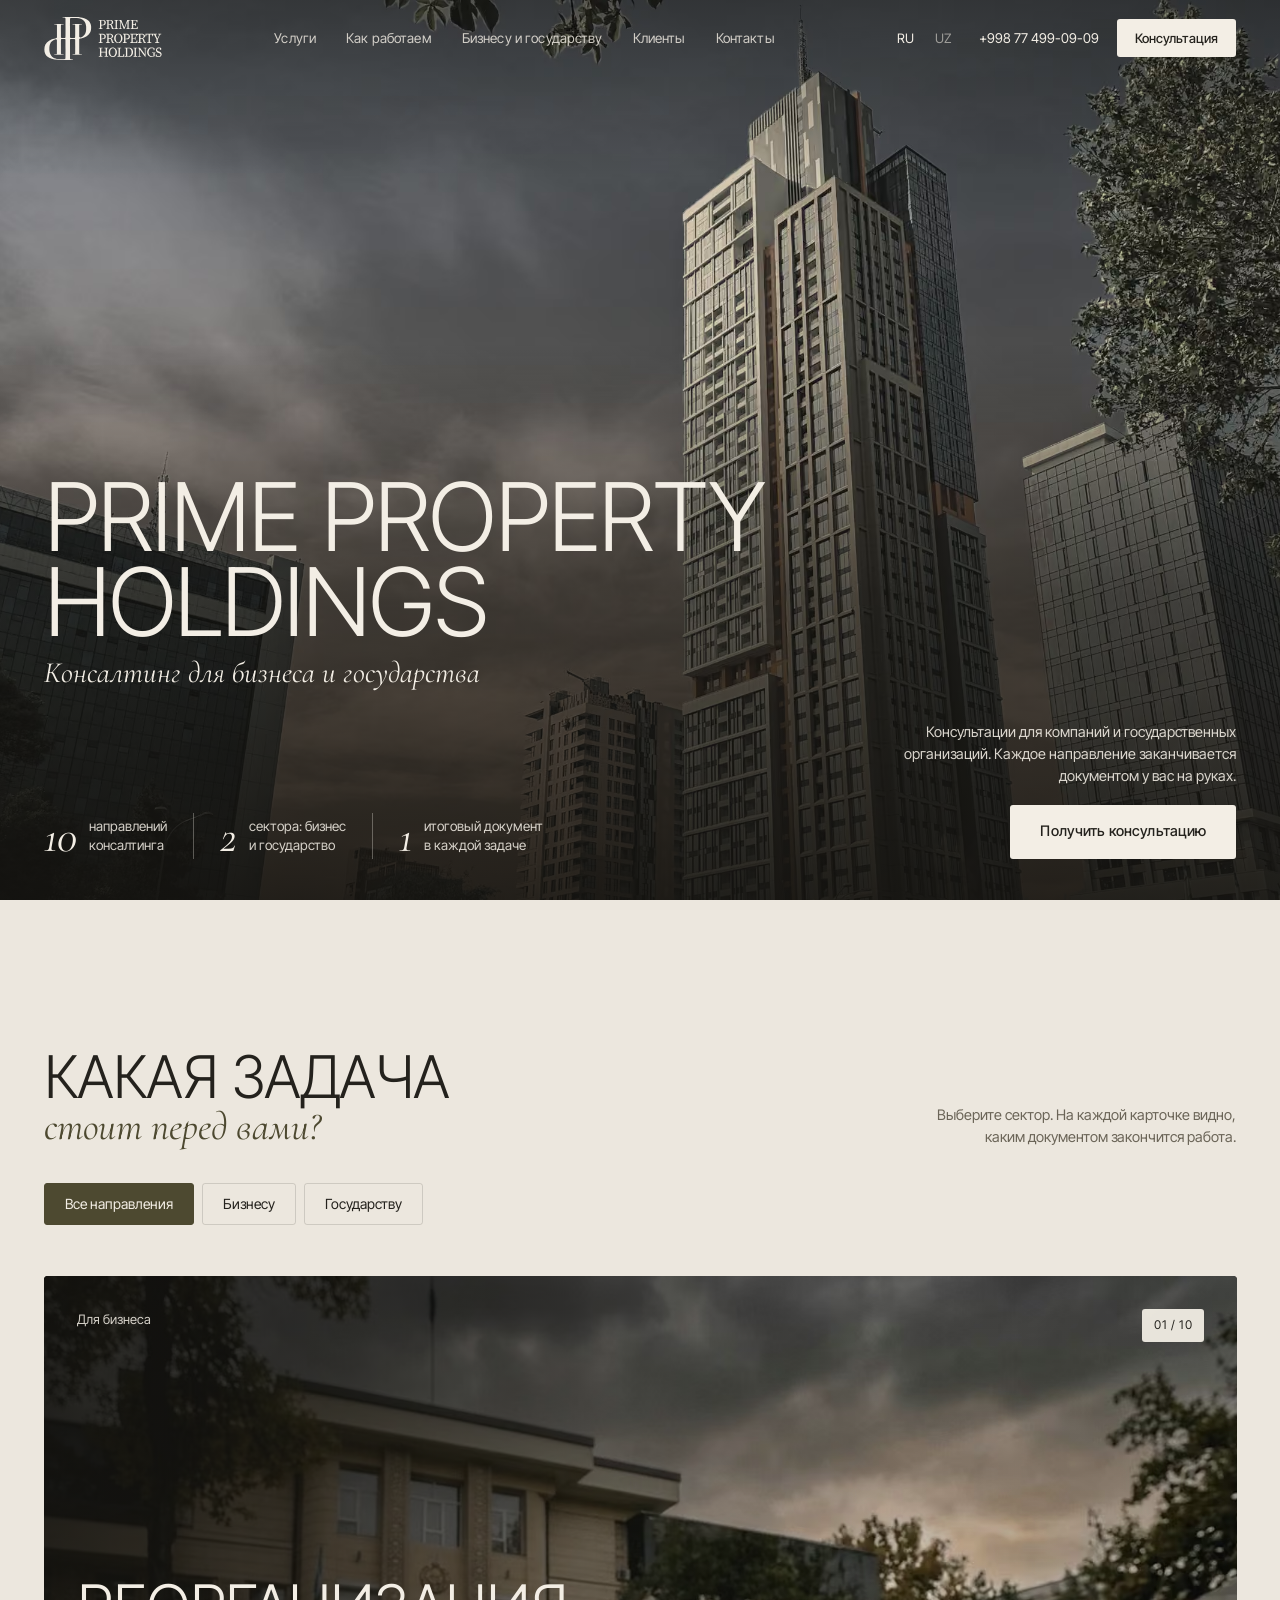
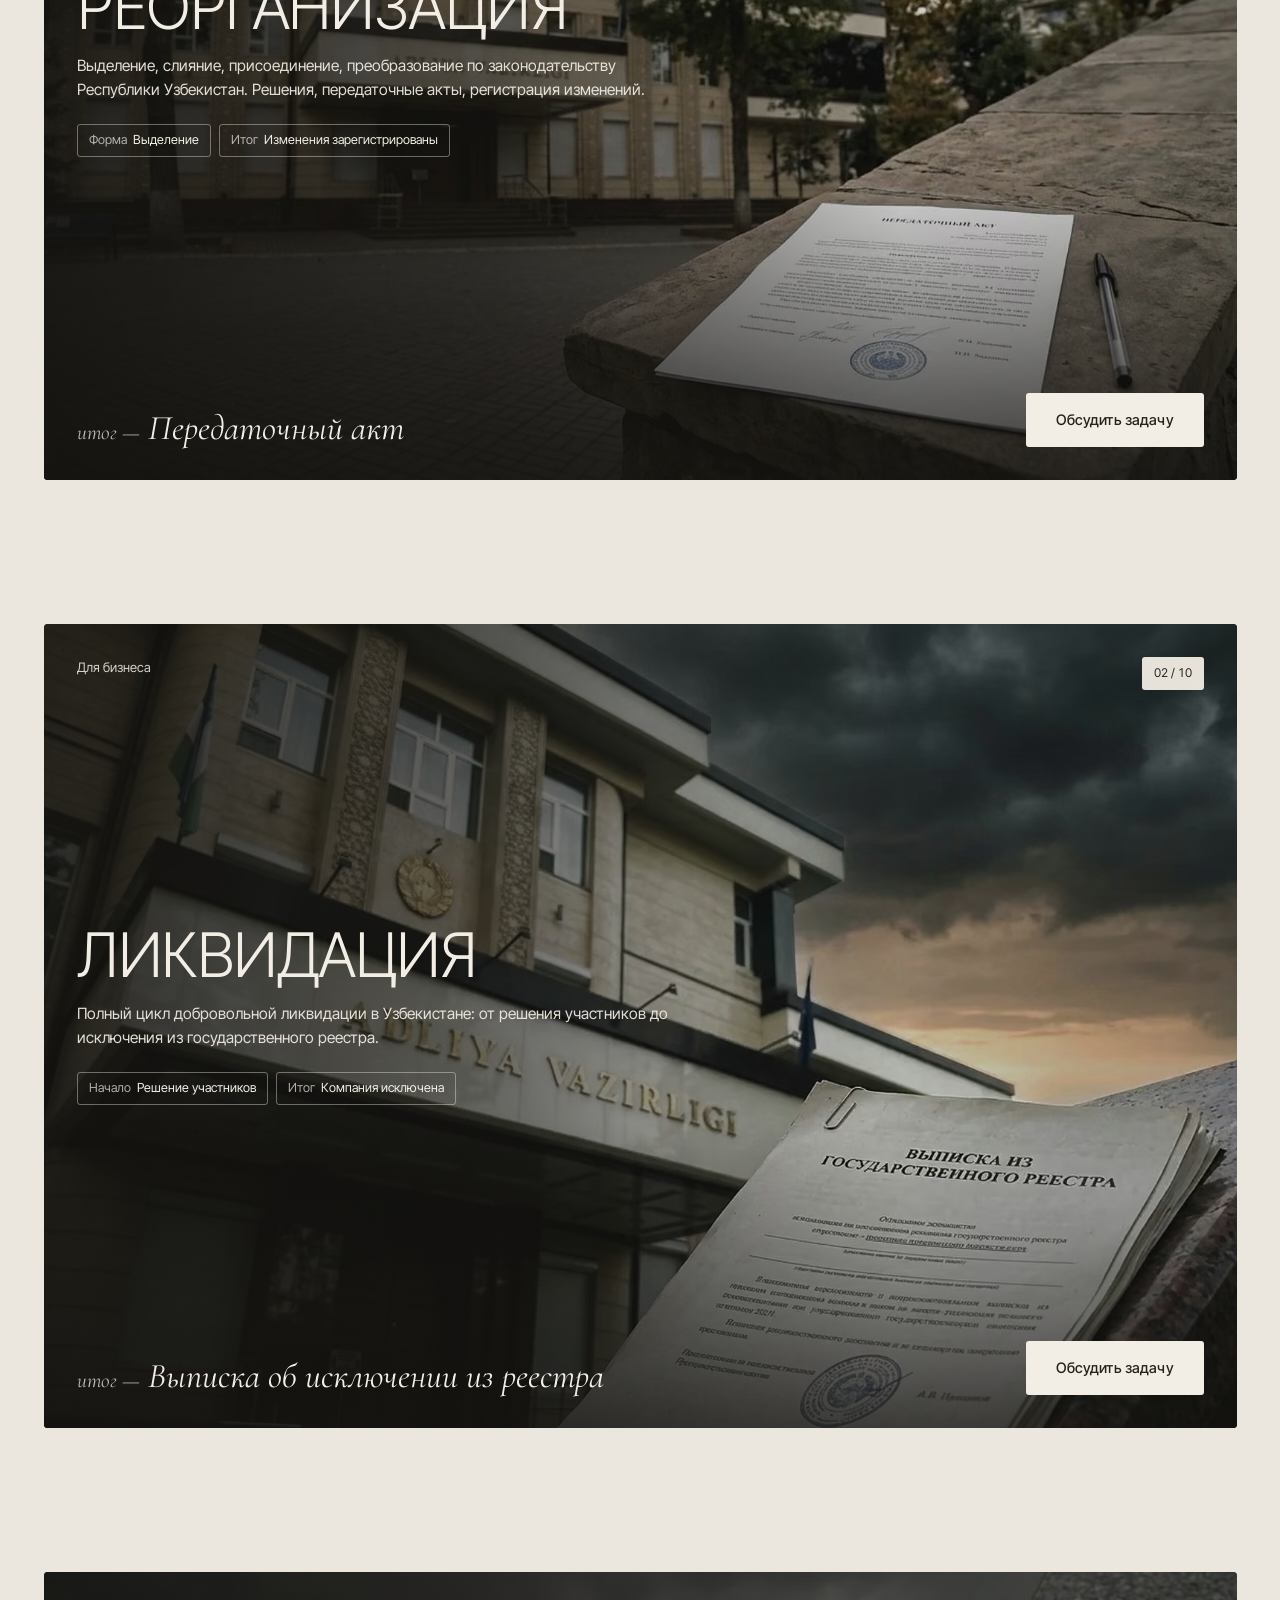
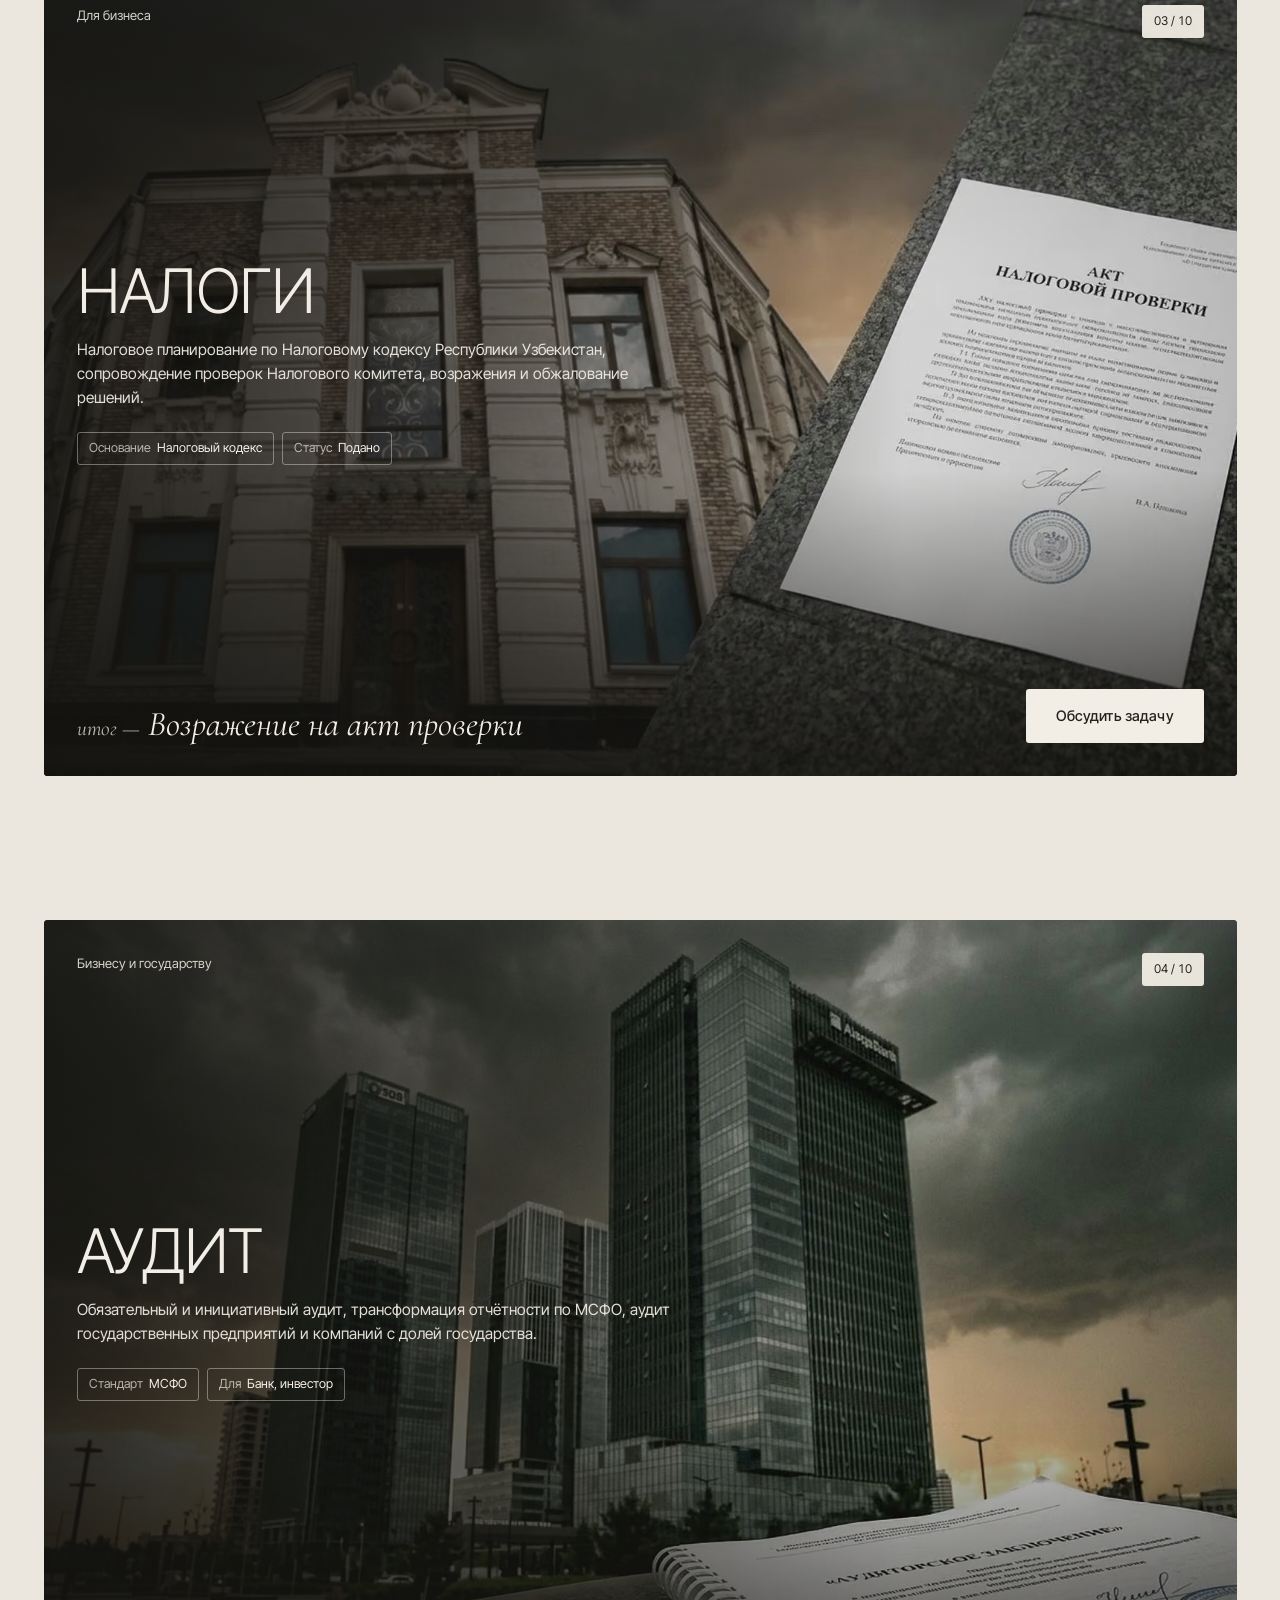
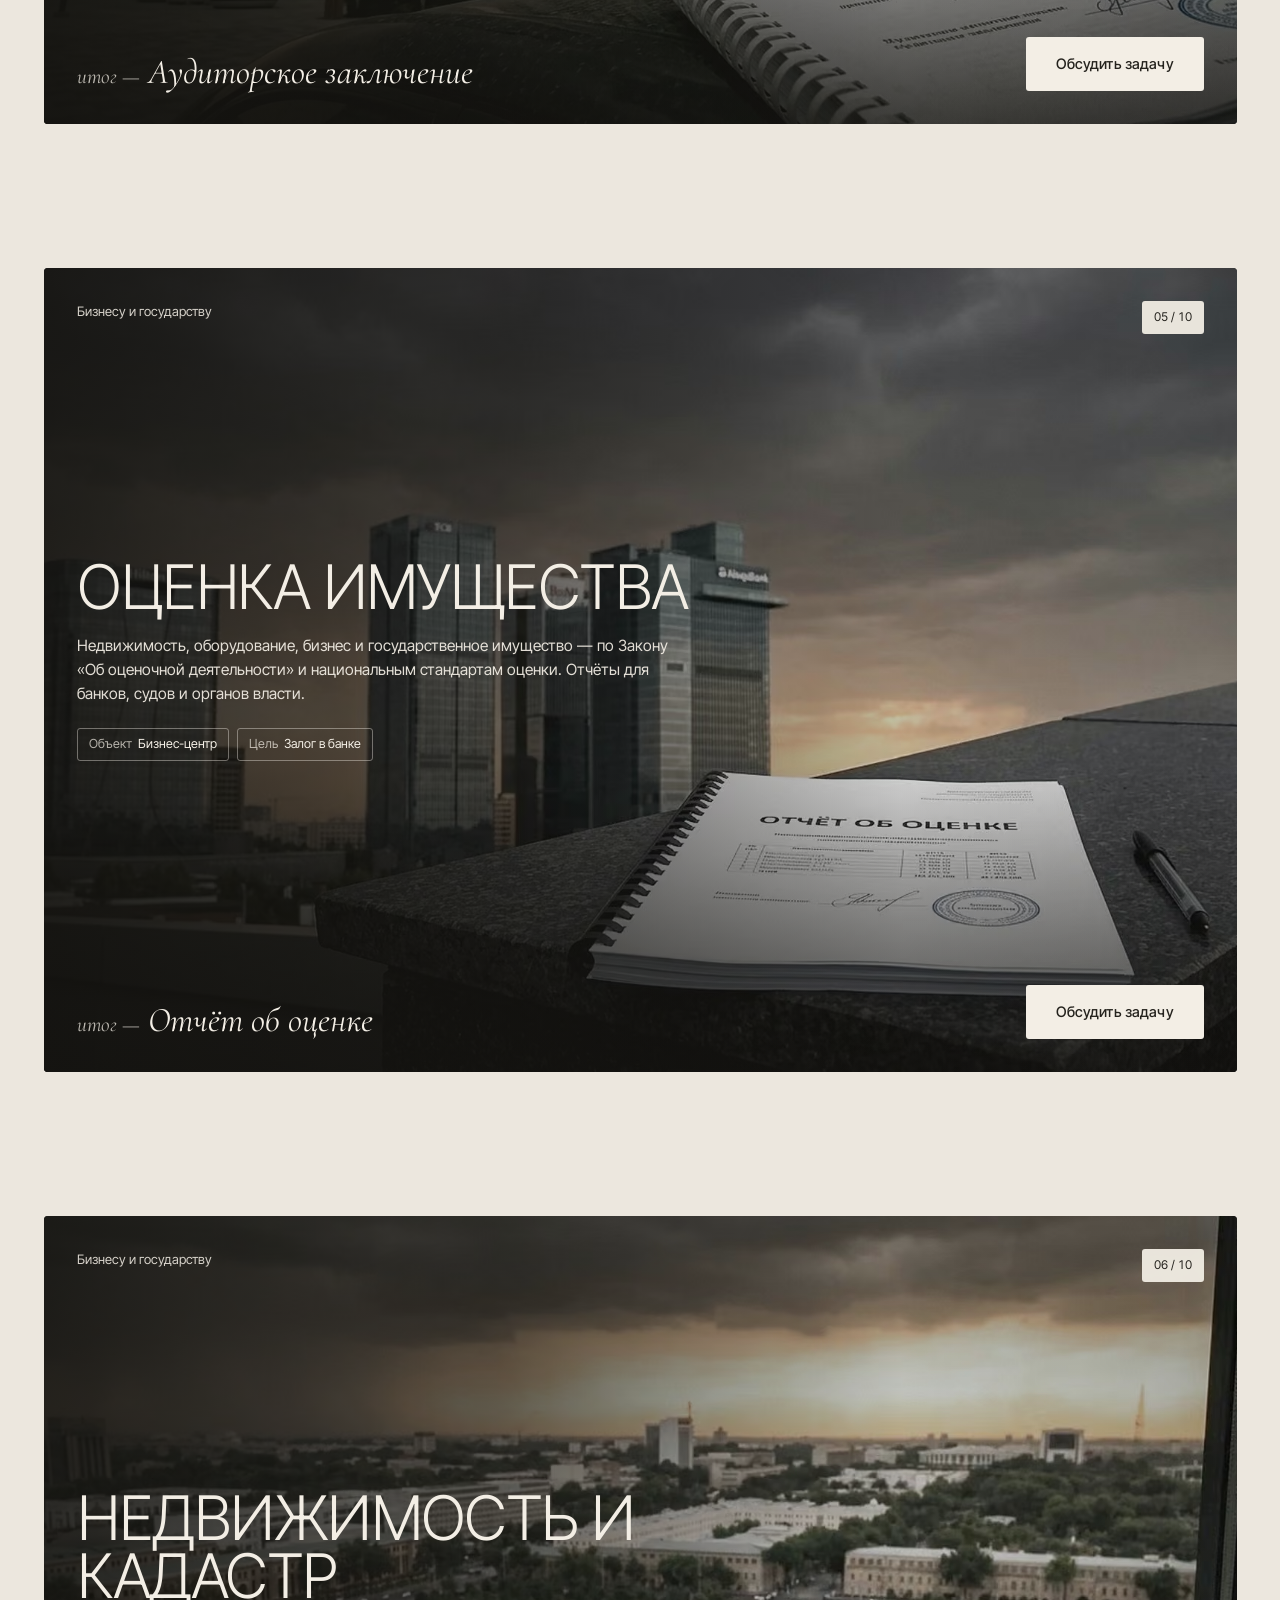
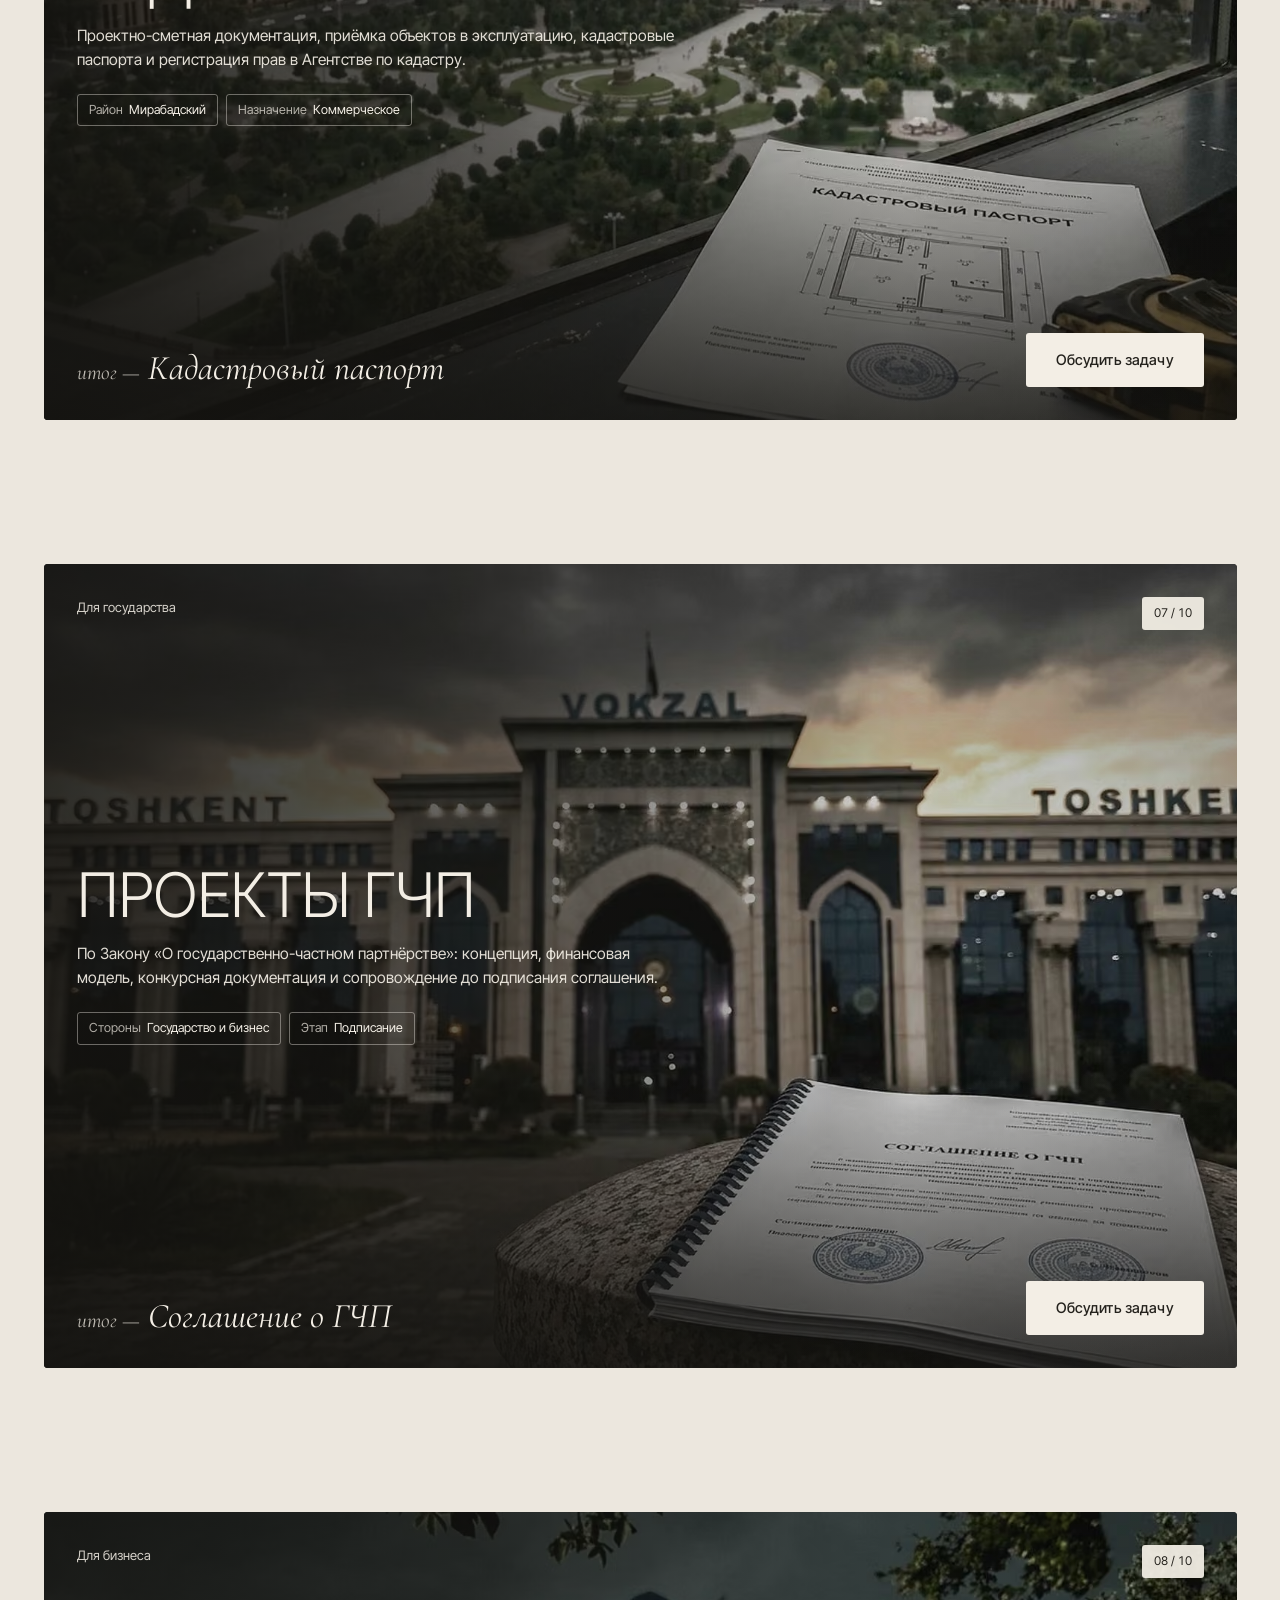
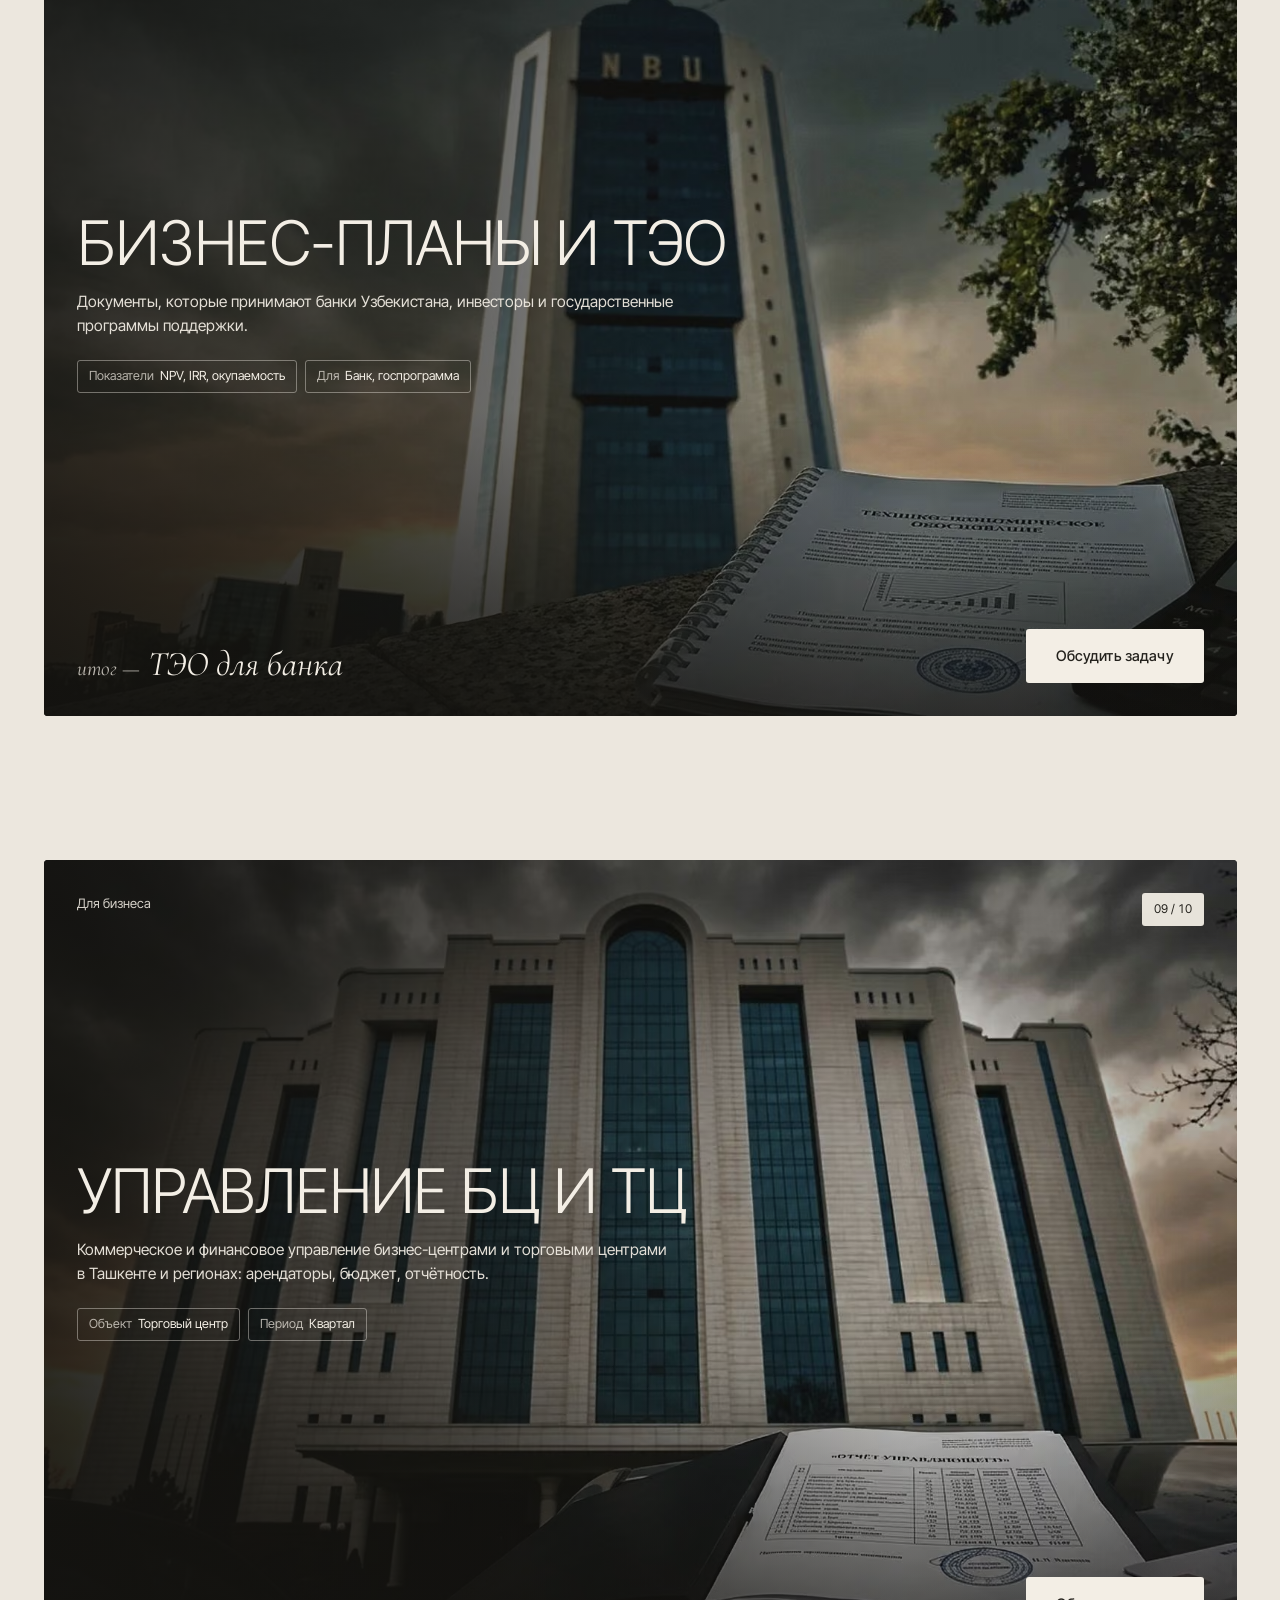
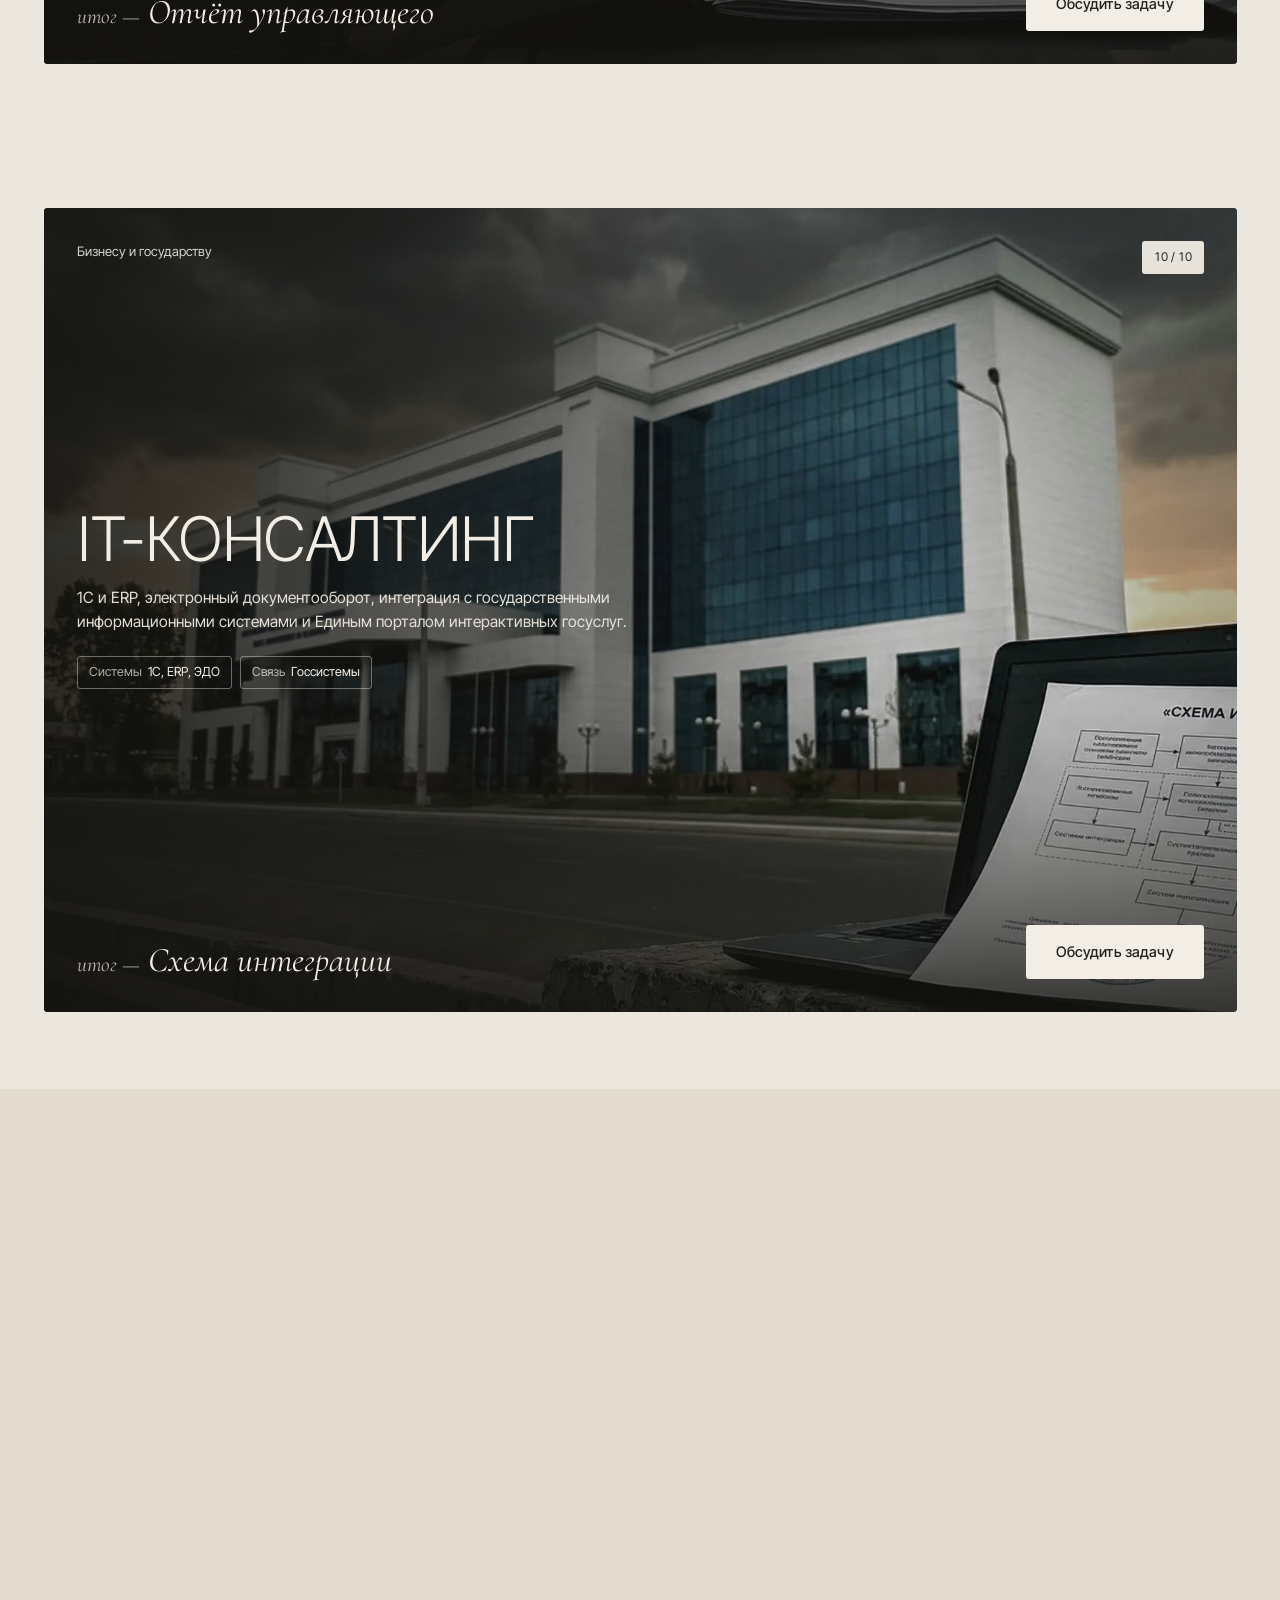
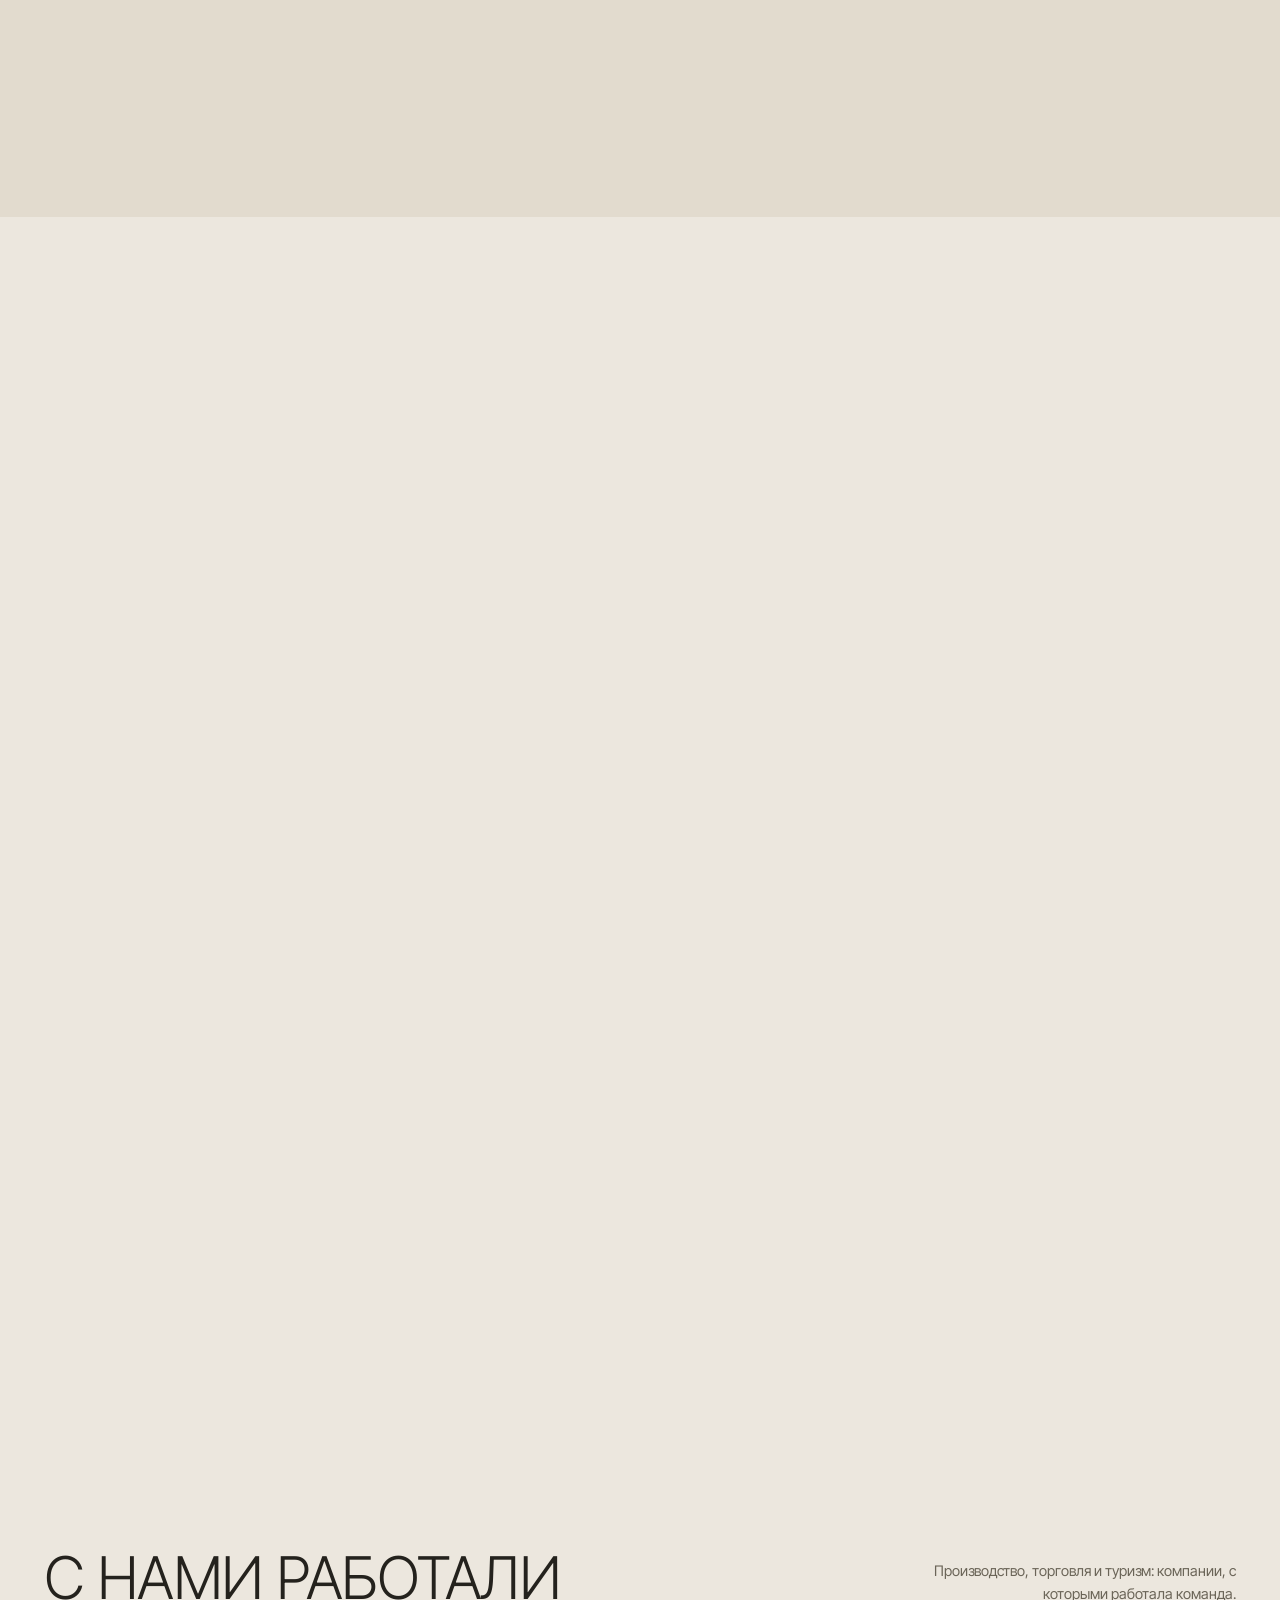
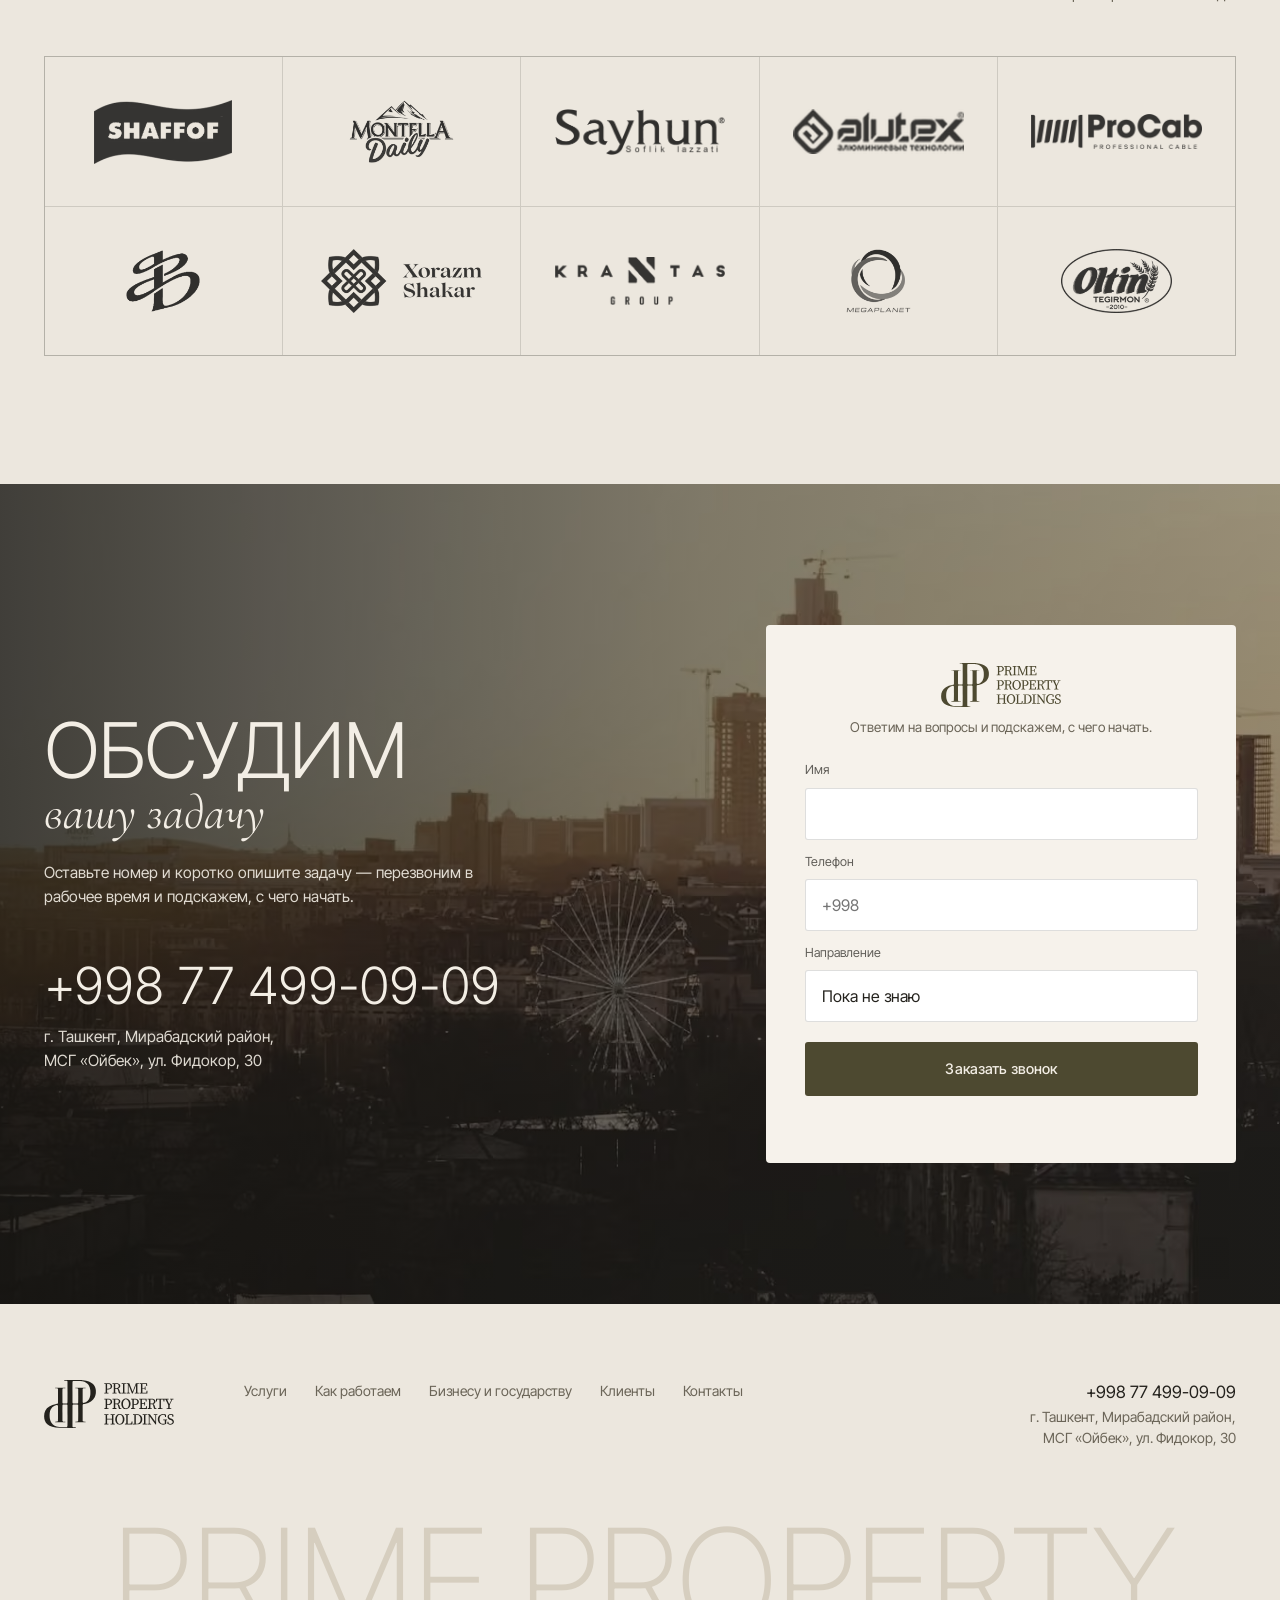
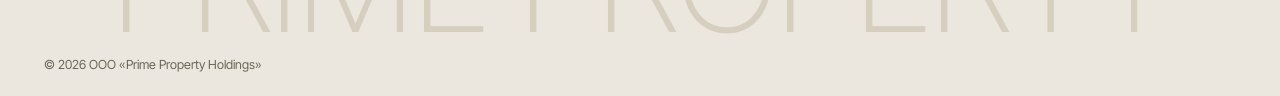
==== commit dc21844e: "Revert Prime motion set Co-Authored-By: Claude Opus 5.5 <noreply@anthropic.com> Claude-Session: http" ====
--- a/v3/index.html
+++ b/v3/index.html
@@ -36,7 +36,7 @@
       <div class="hero__img hero__bg" aria-hidden="true"></div>
       <i class="hero__shade" aria-hidden="true"></i>
       <div class="hero__foot">
-        <h1 class="hero__title" id="h1"><span class="hero__name cap"><span class="l1"><i>Prime</i></span> <span class="l2"><i>Property</i></span> <span class="l3"><i>Holdings</i></span></span><em>Консалтинг для бизнеса и государства</em></h1>
+        <h1 class="hero__title" id="h1"><span class="hero__name cap"><span class="l1">Prime</span> <span class="l2">Property</span> <span class="l3">Holdings</span></span><em>Консалтинг для бизнеса и государства</em></h1>
         <div class="hero__row">
           <dl class="hero__facts">
             <div><dt>10</dt><dd>направлений<br>консалтинга</dd></div>
@@ -45,7 +45,7 @@
           </dl>
           <div class="hero__act">
             <p class="hero__lead">Консультации для компаний и государственных организаций. Каждое направление заканчивается документом у вас на руках.</p>
-            <a class="btn btn--light mag" href="#contact"><span>Получить консультацию</span></a>
+            <a class="btn btn--light" href="#contact">Получить консультацию</a>
           </div>
         </div>
       </div>
@@ -77,7 +77,7 @@
             <dl class="sc__rows"><div><dt>Форма</dt><dd>Выделение</dd></div><div><dt>Итог</dt><dd>Изменения зарегистрированы</dd></div></dl>
           </div>
           <footer class="sc__foot">
-            <p class="sc__doc"><span>итог —</span> <em>Передаточный акт</em><span class="seal" aria-hidden="true"><svg viewBox="0 0 120 120"><defs><path id="sp01" d="M60,60 m-44,0 a44,44 0 1,1 88,0 a44,44 0 1,1 -88,0"/></defs><g fill="none" stroke="currentColor" stroke-width="2.4"><circle cx="60" cy="60" r="56"/><circle cx="60" cy="60" r="35"/></g><text font-size="9.6" font-weight="500" letter-spacing="2.2" fill="currentColor"><textPath href="#sp01">PRIME PROPERTY HOLDINGS • TOSHKENT •</textPath></text><text x="60" y="57" text-anchor="middle" font-weight="500" font-size="10.5" letter-spacing="1" fill="currentColor">ИСПОЛНЕНО</text><text x="60" y="73" text-anchor="middle" class="seal__n" font-size="13" fill="currentColor">01/10</text></svg></span></p>
+            <p class="sc__doc"><span>итог —</span> <em>Передаточный акт</em></p>
             <a class="btn btn--light" href="#contact" data-topic="Реорганизация">Обсудить задачу</a>
           </footer>
         </div>
@@ -95,7 +95,7 @@
             <dl class="sc__rows"><div><dt>Начало</dt><dd>Решение участников</dd></div><div><dt>Итог</dt><dd>Компания исключена</dd></div></dl>
           </div>
           <footer class="sc__foot">
-            <p class="sc__doc"><span>итог —</span> <em>Выписка об исключении из реестра</em><span class="seal" aria-hidden="true"><svg viewBox="0 0 120 120"><defs><path id="sp02" d="M60,60 m-44,0 a44,44 0 1,1 88,0 a44,44 0 1,1 -88,0"/></defs><g fill="none" stroke="currentColor" stroke-width="2.4"><circle cx="60" cy="60" r="56"/><circle cx="60" cy="60" r="35"/></g><text font-size="9.6" font-weight="500" letter-spacing="2.2" fill="currentColor"><textPath href="#sp02">PRIME PROPERTY HOLDINGS • TOSHKENT •</textPath></text><text x="60" y="57" text-anchor="middle" font-weight="500" font-size="10.5" letter-spacing="1" fill="currentColor">ИСПОЛНЕНО</text><text x="60" y="73" text-anchor="middle" class="seal__n" font-size="13" fill="currentColor">02/10</text></svg></span></p>
+            <p class="sc__doc"><span>итог —</span> <em>Выписка об исключении из реестра</em></p>
             <a class="btn btn--light" href="#contact" data-topic="Ликвидация">Обсудить задачу</a>
           </footer>
         </div>
@@ -113,7 +113,7 @@
             <dl class="sc__rows"><div><dt>Основание</dt><dd>Налоговый кодекс</dd></div><div><dt>Статус</dt><dd>Подано</dd></div></dl>
           </div>
           <footer class="sc__foot">
-            <p class="sc__doc"><span>итог —</span> <em>Возражение на акт проверки</em><span class="seal" aria-hidden="true"><svg viewBox="0 0 120 120"><defs><path id="sp03" d="M60,60 m-44,0 a44,44 0 1,1 88,0 a44,44 0 1,1 -88,0"/></defs><g fill="none" stroke="currentColor" stroke-width="2.4"><circle cx="60" cy="60" r="56"/><circle cx="60" cy="60" r="35"/></g><text font-size="9.6" font-weight="500" letter-spacing="2.2" fill="currentColor"><textPath href="#sp03">PRIME PROPERTY HOLDINGS • TOSHKENT •</textPath></text><text x="60" y="57" text-anchor="middle" font-weight="500" font-size="10.5" letter-spacing="1" fill="currentColor">ИСПОЛНЕНО</text><text x="60" y="73" text-anchor="middle" class="seal__n" font-size="13" fill="currentColor">03/10</text></svg></span></p>
+            <p class="sc__doc"><span>итог —</span> <em>Возражение на акт проверки</em></p>
             <a class="btn btn--light" href="#contact" data-topic="Налоги">Обсудить задачу</a>
           </footer>
         </div>
@@ -131,7 +131,7 @@
             <dl class="sc__rows"><div><dt>Стандарт</dt><dd>МСФО</dd></div><div><dt>Для</dt><dd>Банк, инвестор</dd></div></dl>
           </div>
           <footer class="sc__foot">
-            <p class="sc__doc"><span>итог —</span> <em>Аудиторское заключение</em><span class="seal" aria-hidden="true"><svg viewBox="0 0 120 120"><defs><path id="sp04" d="M60,60 m-44,0 a44,44 0 1,1 88,0 a44,44 0 1,1 -88,0"/></defs><g fill="none" stroke="currentColor" stroke-width="2.4"><circle cx="60" cy="60" r="56"/><circle cx="60" cy="60" r="35"/></g><text font-size="9.6" font-weight="500" letter-spacing="2.2" fill="currentColor"><textPath href="#sp04">PRIME PROPERTY HOLDINGS • TOSHKENT •</textPath></text><text x="60" y="57" text-anchor="middle" font-weight="500" font-size="10.5" letter-spacing="1" fill="currentColor">ИСПОЛНЕНО</text><text x="60" y="73" text-anchor="middle" class="seal__n" font-size="13" fill="currentColor">04/10</text></svg></span></p>
+            <p class="sc__doc"><span>итог —</span> <em>Аудиторское заключение</em></p>
             <a class="btn btn--light" href="#contact" data-topic="Аудит">Обсудить задачу</a>
           </footer>
         </div>
@@ -149,7 +149,7 @@
             <dl class="sc__rows"><div><dt>Объект</dt><dd>Бизнес-центр</dd></div><div><dt>Цель</dt><dd>Залог в банке</dd></div></dl>
           </div>
           <footer class="sc__foot">
-            <p class="sc__doc"><span>итог —</span> <em>Отчёт об оценке</em><span class="seal" aria-hidden="true"><svg viewBox="0 0 120 120"><defs><path id="sp05" d="M60,60 m-44,0 a44,44 0 1,1 88,0 a44,44 0 1,1 -88,0"/></defs><g fill="none" stroke="currentColor" stroke-width="2.4"><circle cx="60" cy="60" r="56"/><circle cx="60" cy="60" r="35"/></g><text font-size="9.6" font-weight="500" letter-spacing="2.2" fill="currentColor"><textPath href="#sp05">PRIME PROPERTY HOLDINGS • TOSHKENT •</textPath></text><text x="60" y="57" text-anchor="middle" font-weight="500" font-size="10.5" letter-spacing="1" fill="currentColor">ИСПОЛНЕНО</text><text x="60" y="73" text-anchor="middle" class="seal__n" font-size="13" fill="currentColor">05/10</text></svg></span></p>
+            <p class="sc__doc"><span>итог —</span> <em>Отчёт об оценке</em></p>
             <a class="btn btn--light" href="#contact" data-topic="Оценка имущества">Обсудить задачу</a>
           </footer>
         </div>
@@ -167,7 +167,7 @@
             <dl class="sc__rows"><div><dt>Район</dt><dd>Мирабадский</dd></div><div><dt>Назначение</dt><dd>Коммерческое</dd></div></dl>
           </div>
           <footer class="sc__foot">
-            <p class="sc__doc"><span>итог —</span> <em>Кадастровый паспорт</em><span class="seal" aria-hidden="true"><svg viewBox="0 0 120 120"><defs><path id="sp06" d="M60,60 m-44,0 a44,44 0 1,1 88,0 a44,44 0 1,1 -88,0"/></defs><g fill="none" stroke="currentColor" stroke-width="2.4"><circle cx="60" cy="60" r="56"/><circle cx="60" cy="60" r="35"/></g><text font-size="9.6" font-weight="500" letter-spacing="2.2" fill="currentColor"><textPath href="#sp06">PRIME PROPERTY HOLDINGS • TOSHKENT •</textPath></text><text x="60" y="57" text-anchor="middle" font-weight="500" font-size="10.5" letter-spacing="1" fill="currentColor">ИСПОЛНЕНО</text><text x="60" y="73" text-anchor="middle" class="seal__n" font-size="13" fill="currentColor">06/10</text></svg></span></p>
+            <p class="sc__doc"><span>итог —</span> <em>Кадастровый паспорт</em></p>
             <a class="btn btn--light" href="#contact" data-topic="Недвижимость и кадастр">Обсудить задачу</a>
           </footer>
         </div>
@@ -185,7 +185,7 @@
             <dl class="sc__rows"><div><dt>Стороны</dt><dd>Государство и бизнес</dd></div><div><dt>Этап</dt><dd>Подписание</dd></div></dl>
           </div>
           <footer class="sc__foot">
-            <p class="sc__doc"><span>итог —</span> <em>Соглашение о ГЧП</em><span class="seal" aria-hidden="true"><svg viewBox="0 0 120 120"><defs><path id="sp07" d="M60,60 m-44,0 a44,44 0 1,1 88,0 a44,44 0 1,1 -88,0"/></defs><g fill="none" stroke="currentColor" stroke-width="2.4"><circle cx="60" cy="60" r="56"/><circle cx="60" cy="60" r="35"/></g><text font-size="9.6" font-weight="500" letter-spacing="2.2" fill="currentColor"><textPath href="#sp07">PRIME PROPERTY HOLDINGS • TOSHKENT •</textPath></text><text x="60" y="57" text-anchor="middle" font-weight="500" font-size="10.5" letter-spacing="1" fill="currentColor">ИСПОЛНЕНО</text><text x="60" y="73" text-anchor="middle" class="seal__n" font-size="13" fill="currentColor">07/10</text></svg></span></p>
+            <p class="sc__doc"><span>итог —</span> <em>Соглашение о ГЧП</em></p>
             <a class="btn btn--light" href="#contact" data-topic="Проекты ГЧП">Обсудить задачу</a>
           </footer>
         </div>
@@ -203,7 +203,7 @@
             <dl class="sc__rows"><div><dt>Показатели</dt><dd>NPV, IRR, окупаемость</dd></div><div><dt>Для</dt><dd>Банк, госпрограмма</dd></div></dl>
           </div>
           <footer class="sc__foot">
-            <p class="sc__doc"><span>итог —</span> <em>ТЭО для банка</em><span class="seal" aria-hidden="true"><svg viewBox="0 0 120 120"><defs><path id="sp08" d="M60,60 m-44,0 a44,44 0 1,1 88,0 a44,44 0 1,1 -88,0"/></defs><g fill="none" stroke="currentColor" stroke-width="2.4"><circle cx="60" cy="60" r="56"/><circle cx="60" cy="60" r="35"/></g><text font-size="9.6" font-weight="500" letter-spacing="2.2" fill="currentColor"><textPath href="#sp08">PRIME PROPERTY HOLDINGS • TOSHKENT •</textPath></text><text x="60" y="57" text-anchor="middle" font-weight="500" font-size="10.5" letter-spacing="1" fill="currentColor">ИСПОЛНЕНО</text><text x="60" y="73" text-anchor="middle" class="seal__n" font-size="13" fill="currentColor">08/10</text></svg></span></p>
+            <p class="sc__doc"><span>итог —</span> <em>ТЭО для банка</em></p>
             <a class="btn btn--light" href="#contact" data-topic="Бизнес-планы и ТЭО">Обсудить задачу</a>
           </footer>
         </div>
@@ -221,7 +221,7 @@
             <dl class="sc__rows"><div><dt>Объект</dt><dd>Торговый центр</dd></div><div><dt>Период</dt><dd>Квартал</dd></div></dl>
           </div>
           <footer class="sc__foot">
-            <p class="sc__doc"><span>итог —</span> <em>Отчёт управляющего</em><span class="seal" aria-hidden="true"><svg viewBox="0 0 120 120"><defs><path id="sp09" d="M60,60 m-44,0 a44,44 0 1,1 88,0 a44,44 0 1,1 -88,0"/></defs><g fill="none" stroke="currentColor" stroke-width="2.4"><circle cx="60" cy="60" r="56"/><circle cx="60" cy="60" r="35"/></g><text font-size="9.6" font-weight="500" letter-spacing="2.2" fill="currentColor"><textPath href="#sp09">PRIME PROPERTY HOLDINGS • TOSHKENT •</textPath></text><text x="60" y="57" text-anchor="middle" font-weight="500" font-size="10.5" letter-spacing="1" fill="currentColor">ИСПОЛНЕНО</text><text x="60" y="73" text-anchor="middle" class="seal__n" font-size="13" fill="currentColor">09/10</text></svg></span></p>
+            <p class="sc__doc"><span>итог —</span> <em>Отчёт управляющего</em></p>
             <a class="btn btn--light" href="#contact" data-topic="Управление БЦ и ТЦ">Обсудить задачу</a>
           </footer>
         </div>
@@ -239,7 +239,7 @@
             <dl class="sc__rows"><div><dt>Системы</dt><dd>1С, ERP, ЭДО</dd></div><div><dt>Связь</dt><dd>Госсистемы</dd></div></dl>
           </div>
           <footer class="sc__foot">
-            <p class="sc__doc"><span>итог —</span> <em>Схема интеграции</em><span class="seal" aria-hidden="true"><svg viewBox="0 0 120 120"><defs><path id="sp10" d="M60,60 m-44,0 a44,44 0 1,1 88,0 a44,44 0 1,1 -88,0"/></defs><g fill="none" stroke="currentColor" stroke-width="2.4"><circle cx="60" cy="60" r="56"/><circle cx="60" cy="60" r="35"/></g><text font-size="9.6" font-weight="500" letter-spacing="2.2" fill="currentColor"><textPath href="#sp10">PRIME PROPERTY HOLDINGS • TOSHKENT •</textPath></text><text x="60" y="57" text-anchor="middle" font-weight="500" font-size="10.5" letter-spacing="1" fill="currentColor">ИСПОЛНЕНО</text><text x="60" y="73" text-anchor="middle" class="seal__n" font-size="13" fill="currentColor">10/10</text></svg></span></p>
+            <p class="sc__doc"><span>итог —</span> <em>Схема интеграции</em></p>
             <a class="btn btn--light" href="#contact" data-topic="IT-консалтинг">Обсудить задачу</a>
           </footer>
         </div>
@@ -287,9 +287,9 @@
       <h2 class="head__t" data-rv><span class="cap">С нами работали</span></h2>
       <p class="head__p" data-rv>Производство, торговля и туризм: компании, с которыми работала команда.</p>
     </header>
-    <div class="cl__mq" data-rv><div class="cl__track"><ul class="cl__grid">
-    <li><img src="img/logos/shaffof.webp" alt="Shaffof" loading="lazy" decoding="async"></li><li><img src="img/logos/montella.webp" alt="Montella Daily" loading="lazy" decoding="async"></li><li><img src="img/logos/sayhun.webp" alt="Sayhun" loading="lazy" decoding="async"></li><li><img src="img/logos/alutex.webp" alt="Alutex" loading="lazy" decoding="async"></li><li><img src="img/logos/procab.webp" alt="ProCab" loading="lazy" decoding="async"></li><li><img src="img/logos/beldersoy.webp" alt="Beldersoy" loading="lazy" decoding="async"></li><li><img src="img/logos/xorazmshakar.webp" alt="Xorazm Shakar" loading="lazy" decoding="async"></li><li><img src="img/logos/krantas.webp" alt="Krantas Group" loading="lazy" decoding="async"></li><li><img src="img/logos/megaplanet.webp" alt="Megaplanet" loading="lazy" decoding="async"></li><li><img src="img/logos/oltintegirmon.webp" alt="Oltin Tegirmon" loading="lazy" decoding="async"></li>
-    </ul></div></div>
+    <ul class="cl__grid">
+    <li data-rv style="--i:0"><img src="img/logos/shaffof.webp" alt="Shaffof" loading="lazy" decoding="async"></li><li data-rv style="--i:1"><img src="img/logos/montella.webp" alt="Montella Daily" loading="lazy" decoding="async"></li><li data-rv style="--i:2"><img src="img/logos/sayhun.webp" alt="Sayhun" loading="lazy" decoding="async"></li><li data-rv style="--i:3"><img src="img/logos/alutex.webp" alt="Alutex" loading="lazy" decoding="async"></li><li data-rv style="--i:4"><img src="img/logos/procab.webp" alt="ProCab" loading="lazy" decoding="async"></li><li data-rv style="--i:0"><img src="img/logos/beldersoy.webp" alt="Beldersoy" loading="lazy" decoding="async"></li><li data-rv style="--i:1"><img src="img/logos/xorazmshakar.webp" alt="Xorazm Shakar" loading="lazy" decoding="async"></li><li data-rv style="--i:2"><img src="img/logos/krantas.webp" alt="Krantas Group" loading="lazy" decoding="async"></li><li data-rv style="--i:3"><img src="img/logos/megaplanet.webp" alt="Megaplanet" loading="lazy" decoding="async"></li><li data-rv style="--i:4"><img src="img/logos/oltintegirmon.webp" alt="Oltin Tegirmon" loading="lazy" decoding="async"></li>
+    </ul>
   </section>
 
   <!-- Contact -->
--- a/v3/p.css
+++ b/v3/p.css
@@ -1 +1 @@
-*,*::before,*::after{box-sizing:border-box}html{-webkit-text-size-adjust:100%;text-size-adjust:100%;scroll-behavior:smooth}@media (prefers-reduced-motion:reduce){html{scroll-behavior:auto}*,*::before,*::after{animation-duration:.01ms!important;animation-iteration-count:1!important;transition-duration:.01ms!important}}body{margin:0;-webkit-font-smoothing:antialiased;text-rendering:optimizeLegibility}img,picture,svg{display:block;max-width:100%}h1,h2,h3,p,ul,dl,dd{margin:0}ul{padding:0;list-style:none}a{color:inherit;text-decoration:none}button,input,select{font:inherit;color:inherit}:focus-visible{outline:2px solid currentColor;outline-offset:3px;border-radius:4px}.logo{display:block;aspect-ratio:2404/880;background:currentColor;-webkit-mask:url(img/pph-logo.svg) center/contain no-repeat;mask:url(img/pph-logo.svg) center/contain no-repeat}.lang{display:flex;gap:2px}.lang a{padding:6px 8px;border-radius:999px;opacity:.55;font-size:13px;letter-spacing:.02em;min-width:36px;text-align:center}.lang a[aria-current=true]{opacity:1}.fld{display:grid;gap:8px}.fld span{font-size:13px;opacity:.7}.fld input,.fld select{width:100%;height:52px;padding:0 16px;border-radius:12px;font-size:16px;-webkit-appearance:none;appearance:none}.fld select{background-image:linear-gradient(45deg,transparent 50%,currentColor 50%),linear-gradient(135deg,currentColor 50%,transparent 50%);background-position:calc(100% - 22px) 23px,calc(100% - 17px) 23px;background-size:5px 5px;background-repeat:no-repeat;padding-right:40px}.btn{display:inline-flex;align-items:center;justify-content:center;min-height:52px;padding:0 26px;border-radius:999px;border:0;cursor:pointer;font-weight:500;font-size:16px;transition:transform .2s ease,background-color .2s ease,color .2s ease}.btn:active{transform:scale(.98)}.js [data-rv]{opacity:0;transform:translateY(24px);transition:opacity .9s cubic-bezier(.2,.7,.2,1),transform .9s cubic-bezier(.2,.7,.2,1);transition-delay:calc(var(--i,0) * 60ms)}.js [data-rv].in{opacity:1;transform:none}@media (prefers-reduced-motion:reduce){.js [data-rv]{opacity:1;transform:none}}.sr{position:absolute;width:1px;height:1px;overflow:hidden;clip:rect(0 0 0 0)}.hd__nav a{white-space:nowrap}@media (max-width:1120px){.hd__nav{display:none!important}.hd__logo{margin-right:auto}}@media (max-width:760px){.js [data-rv]{transform:translateY(10px);transition-duration:.45s,.5s;transition-delay:0s}}@font-face{font-family:IT;font-weight:200;font-display:swap;src:url(fonts/inter-tight-cyrillic-200-normal.woff2) format("woff2");unicode-range:U+0301,U+0400-045F,U+0490-0491,U+04B0-04B1,U+2116}@font-face{font-family:IT;font-weight:200;font-display:swap;src:url(fonts/inter-tight-latin-200-normal.woff2) format("woff2");unicode-range:U+0000-00FF,U+0131,U+0152-0153,U+02BB-02BC,U+02C6,U+02DA,U+02DC,U+2000-206F,U+20AC,U+2122,U+2191,U+2193,U+2212,U+2215}@font-face{font-family:IT;font-weight:200;font-display:swap;src:url(fonts/inter-tight-latin-ext-200-normal.woff2) format("woff2");unicode-range:U+0100-02AF,U+1E00-1EFF,U+2020,U+20A0-20AB,U+20AD-20C0,U+2113,U+2C60-2C7F,U+A720-A7FF}@font-face{font-family:IT;font-weight:300;font-display:swap;src:url(fonts/inter-tight-cyrillic-300-normal.woff2) format("woff2");unicode-range:U+0301,U+0400-045F,U+0490-0491,U+04B0-04B1,U+2116}@font-face{font-family:IT;font-weight:300;font-display:swap;src:url(fonts/inter-tight-latin-300-normal.woff2) format("woff2");unicode-range:U+0000-00FF,U+0131,U+0152-0153,U+02BB-02BC,U+02C6,U+02DA,U+02DC,U+2000-206F,U+20AC,U+2122,U+2191,U+2193,U+2212,U+2215}@font-face{font-family:IT;font-weight:300;font-display:swap;src:url(fonts/inter-tight-latin-ext-300-normal.woff2) format("woff2");unicode-range:U+0100-02AF,U+1E00-1EFF,U+2020,U+20A0-20AB,U+20AD-20C0,U+2113,U+2C60-2C7F,U+A720-A7FF}@font-face{font-family:IT;font-weight:400;font-display:swap;src:url(fonts/inter-tight-cyrillic-400-normal.woff2) format("woff2");unicode-range:U+0301,U+0400-045F,U+0490-0491,U+04B0-04B1,U+2116}@font-face{font-family:IT;font-weight:400;font-display:swap;src:url(fonts/inter-tight-latin-400-normal.woff2) format("woff2");unicode-range:U+0000-00FF,U+0131,U+0152-0153,U+02BB-02BC,U+02C6,U+02DA,U+02DC,U+2000-206F,U+20AC,U+2122,U+2191,U+2193,U+2212,U+2215}@font-face{font-family:IT;font-weight:400;font-display:swap;src:url(fonts/inter-tight-latin-ext-400-normal.woff2) format("woff2");unicode-range:U+0100-02AF,U+1E00-1EFF,U+2020,U+20A0-20AB,U+20AD-20C0,U+2113,U+2C60-2C7F,U+A720-A7FF}@font-face{font-family:IT;font-weight:500;font-display:swap;src:url(fonts/inter-tight-cyrillic-500-normal.woff2) format("woff2");unicode-range:U+0301,U+0400-045F,U+0490-0491,U+04B0-04B1,U+2116}@font-face{font-family:IT;font-weight:500;font-display:swap;src:url(fonts/inter-tight-latin-500-normal.woff2) format("woff2");unicode-range:U+0000-00FF,U+0131,U+0152-0153,U+02BB-02BC,U+02C6,U+02DA,U+02DC,U+2000-206F,U+20AC,U+2122,U+2191,U+2193,U+2212,U+2215}@font-face{font-family:CG;font-style:italic;font-weight:400;font-display:swap;src:url(fonts/cormorant-garamond-cyrillic-400-italic.woff2) format("woff2");unicode-range:U+0301,U+0400-045F,U+0490-0491,U+04B0-04B1,U+2116}@font-face{font-family:CG;font-style:italic;font-weight:400;font-display:swap;src:url(fonts/cormorant-garamond-latin-400-italic.woff2) format("woff2");unicode-range:U+0000-00FF,U+0131,U+0152-0153,U+02BB-02BC,U+02C6,U+02DA,U+02DC,U+2000-206F,U+20AC,U+2122,U+2191,U+2193,U+2212,U+2215}@font-face{font-family:CG;font-style:italic;font-weight:400;font-display:swap;src:url(fonts/cormorant-garamond-latin-ext-400-italic.woff2) format("woff2");unicode-range:U+0100-02AF,U+1E00-1EFF,U+2020,U+20A0-20AB,U+20AD-20C0,U+2113,U+2C60-2C7F,U+A720-A7FF}:root{--lime:#ECE7DE;--lime2:#E2DBCE;--paper:#F6F2EB;--ink:#24221D;--mut:#6B6558;--olive:#4D4930;--dusk:#2A2824;--line:rgba(36,34,29,.15);--pad:clamp(20px,3.4vw,56px);--ease:cubic-bezier(.2,.7,.2,1);}body{background:var(--lime);color:var(--ink);font:400 17px/1.55 IT,system-ui,sans-serif}.cap{font-weight:300;text-transform:uppercase;letter-spacing:-.025em;line-height:.92}em{font-family:CG,Georgia,serif;font-style:italic;font-weight:400;letter-spacing:0}.hd{position:fixed;inset:0 0 auto;z-index:50;display:flex;align-items:center;gap:28px;height:76px;padding:0 var(--pad);color:#F3EEE5;transition:background-color .35s ease,color .35s ease,height .35s ease,box-shadow .35s ease}.hd--solid{background:rgba(236,231,222,.92);color:var(--ink);height:64px;box-shadow:0 1px 0 var(--line);-webkit-backdrop-filter:saturate(1.2) blur(12px);backdrop-filter:saturate(1.2) blur(12px)}.hd__logo{width:118px;flex:none}.hd__nav{display:flex;gap:30px;margin:0 auto;font-size:13.5px;letter-spacing:.01em}.hd__nav a{opacity:.82;transition:opacity .2s ease}.hd__end{display:flex;align-items:center;gap:18px;font-size:13.5px}.hd__tel{white-space:nowrap}.hd__btn{display:inline-flex;align-items:center;height:38px;padding:0 18px;background:#F3EEE5;color:var(--ink);border-radius:3px;font-weight:500;font-size:13px;transition:background-color .2s ease,color .2s ease}.hd--solid .hd__btn{background:var(--olive);color:#F3EEE5}@media (hover:hover){.hd__nav a:hover{opacity:1}.hd__btn:hover{background:#fff}.hd--solid .hd__btn:hover{background:var(--ink)}}@media (max-width:760px){.hd{gap:12px;height:64px}.hd__tel{display:none}.hd__logo{width:100px}.hd__btn{padding:0 14px}}.btn{border-radius:3px;font-size:14.5px;letter-spacing:.01em;min-height:54px;padding:0 30px}.btn--light{background:#F3EEE5;color:var(--ink)}.btn--olive{background:var(--olive);color:#F3EEE5}@media (hover:hover){.btn--light:hover{background:#fff}.btn--olive:hover{background:var(--ink)}}.hero{position:relative;height:100svh;min-height:620px;background:var(--dusk)}.hero__stage{position:relative;height:100%;overflow:hidden;color:#F3EEE5}.hero__img{position:absolute;inset:0;background:center top/cover no-repeat;background-image:url(img/p-hero.webp);background-image:image-set(url(img/p-hero.avif) type("image/avif"),url(img/p-hero.webp) type("image/webp"));transform:scale(1.06);transform-origin:50% 30%;transition:transform 2.6s var(--ease)}.loaded .hero__img{transform:none}.hero__shade{position:absolute;inset:0;background:linear-gradient(180deg,rgba(20,19,16,.42) 0,rgba(20,19,16,0) 20%,rgba(20,19,16,0) 38%,rgba(20,19,16,.58) 66%,rgba(20,19,16,.9) 100%);pointer-events:none}.hero__foot{position:absolute;left:var(--pad);right:var(--pad);bottom:clamp(26px,4.6svh,56px)}.hero__title{margin:0 0 clamp(24px,3.6svh,44px)}.hero__name{display:grid;grid-template-columns:auto auto;justify-content:start;column-gap:.24em;font-size:clamp(52px,min(7.4vw,12.6svh),148px);line-height:.9;letter-spacing:-.03em}.hero__name>span{display:block;overflow:hidden;padding-bottom:.05em;margin-bottom:-.05em}.hero__name>span>i{display:block;font-style:normal}.hero__name .l3{grid-column:1/-1}.hero__title em{display:block;margin-top:.42em;font-size:clamp(24px,2.3vw,42px);line-height:1.1;opacity:.95}.js .hero__name>span>i{transform:translateY(105%);clip-path:inset(0 0 100% 0);transition:transform 1.25s var(--ease),clip-path 1.25s var(--ease)}.js .hero__name .l2>i{transition-delay:.12s}.js .hero__name .l3>i{transition-delay:.24s}.loaded .hero__name>span>i{transform:none;clip-path:inset(0 0 0 0)}.hero__row{display:flex;align-items:flex-end;justify-content:space-between;gap:24px;flex-wrap:wrap}.hero__facts{display:flex;margin:0}.hero__facts div{display:flex;align-items:center;gap:12px;padding:0 26px;border-left:1px solid rgba(243,238,229,.32)}.hero__facts div:first-child{padding-left:0;border-left:0}.hero__facts dt{font:italic 400 46px/1 CG,serif}.hero__facts dd{margin:0;font-size:13.5px;line-height:1.35;opacity:.86}.hero__act{display:grid;justify-items:end;gap:18px;max-width:360px}.hero__lead{font-size:14.5px;line-height:1.5;opacity:.88;text-align:right}.js .hero__row{opacity:0;transform:translateY(16px);transition:opacity 1s ease .7s,transform 1.2s var(--ease) .7s}.loaded .hero__row{opacity:1;transform:none}@media (max-aspect-ratio:4/5){.hero__img{background-image:url(img/p-hero-m.webp);background-image:image-set(url(img/p-hero-m.avif) type("image/avif"),url(img/p-hero-m.webp) type("image/webp"))}}@media (max-width:760px){.hero{min-height:600px}.hero__shade{background:linear-gradient(180deg,rgba(20,19,16,.5) 0,rgba(20,19,16,0) 16%,rgba(20,19,16,0) 34%,rgba(20,19,16,.66) 58%,rgba(20,19,16,.92) 100%)}.hero__foot{left:20px;right:20px;bottom:max(22px,env(safe-area-inset-bottom))}.hero__name{grid-template-columns:1fr;font-size:clamp(46px,15.4vw,76px);line-height:.88}.hero__name .l3{grid-column:auto}.hero__title{margin-bottom:22px}.hero__title em{font-size:clamp(21px,6vw,26px);margin-top:.5em}.hero__lead{display:none}.hero__act{max-width:none;width:100%}.hero__row{gap:20px}.hero__facts div{padding:0 16px;gap:10px}.hero__facts dt{font-size:36px}.hero__facts dd{font-size:13px}.hero__facts div:nth-child(3){display:none}.hero__row .btn{width:100%}}.head{display:grid;grid-template-columns:1fr minmax(220px,330px);gap:20px 40px;align-items:end;padding:clamp(80px,12vw,150px) var(--pad) clamp(32px,4vw,52px)}.head__t{font-size:clamp(36px,4.6vw,78px);display:flex;flex-direction:column;gap:2px}.head__t em{font-size:.66em;line-height:1.1;color:var(--olive)}.head__p{font-size:14.5px;line-height:1.55;color:var(--mut);justify-self:end;text-align:right}@media (max-width:760px){.head{grid-template-columns:1fr}.head__p{justify-self:start;text-align:left}}.tabs{grid-column:1/-1;display:flex;flex-wrap:wrap;gap:8px;margin-top:14px}.tab{height:42px;padding:0 20px;border:1px solid var(--line);border-radius:3px;background:transparent;font-size:14px;cursor:pointer;transition:background-color .2s ease,color .2s ease,border-color .2s ease}.tab[aria-selected=true]{background:var(--olive);border-color:var(--olive);color:#F3EEE5}@media (hover:hover){.tab:hover{border-color:var(--ink)}}.deck{padding:0 var(--pad) clamp(40px,6vw,90px)}.sc{position:sticky;top:76px;height:calc(100svh - 96px);min-height:560px;max-height:900px;margin-bottom:16vh}.sc:last-child{margin-bottom:0}.sc[hidden]{display:none}.sc__in{position:relative;height:100%;overflow:hidden;border-radius:4px;color:#F3EEE5;display:grid;grid-template-rows:auto 1fr auto;padding:clamp(22px,2.6vw,40px);transform:scale(calc(1 - var(--s,0) * .06));transform-origin:50% 0;transition:filter .2s linear;filter:brightness(calc(1 - var(--s,0) * .45));will-change:transform}.sc__ph{position:absolute;inset:0;background:var(--dusk) center/cover no-repeat;background-image:var(--bg);background-image:image-set(var(--bg-a) type("image/avif"),var(--bg) type("image/webp"));z-index:-1}.sc__ph::after{content:"";position:absolute;inset:0;background:linear-gradient(90deg,rgba(20,19,16,.86) 0,rgba(20,19,16,.6) 38%,rgba(20,19,16,.12) 72%),linear-gradient(0deg,rgba(20,19,16,.72) 0,rgba(20,19,16,0) 38%)}.sc__top{display:flex;justify-content:space-between;gap:16px;font-size:13px}.sc__for{opacity:.86}.sc__no{padding:7px 12px;background:rgba(243,238,229,.94);color:var(--ink);border-radius:3px;font-size:12px;font-variant-numeric:tabular-nums}.sc__body{align-self:center;max-width:min(860px,52vw)}.sc__t{font-size:clamp(34px,4.8vw,84px);font-weight:300;text-transform:uppercase;letter-spacing:-.025em;line-height:.95;margin-bottom:18px;hyphens:manual}.sc__body>p,.sc__body>ul,.sc__body>dl{max-width:600px}.sc__a{font-size:15.5px;line-height:1.55;max-width:500px;opacity:.92}.sc__rows{display:flex;flex-wrap:wrap;gap:8px;margin:22px 0 0}.sc__rows div{display:flex;gap:6px;padding:7px 11px;border:1px solid rgba(243,238,229,.4);border-radius:3px;font-size:12.5px;line-height:1.3}.sc__rows dt{opacity:.7}.sc__rows dd{margin:0}.sc__foot{display:flex;align-items:flex-end;justify-content:space-between;gap:20px;flex-wrap:wrap}.sc__doc{font-size:clamp(26px,2.7vw,44px);line-height:1.05;max-width:720px}.sc__doc span{font:italic 400 .62em CG,serif;opacity:.75}@media (max-width:760px){.tabs{flex-wrap:nowrap;overflow-x:auto;margin:6px -20px 0;padding:0 20px;scrollbar-width:none}.tabs::-webkit-scrollbar{display:none}.tab{flex:none;height:44px;padding:0 18px;font-size:14.5px}.deck{display:grid;gap:18px;padding:0 16px 64px}.sc{position:relative;top:auto;height:auto;min-height:0;max-height:none;margin:0}.sc__in{display:block;height:auto;padding:0;border-radius:6px;background:var(--dusk);transform:none!important;filter:none!important}.sc__ph{position:relative;inset:auto;z-index:auto;aspect-ratio:4/3;background-image:var(--bgm);background-image:image-set(var(--bgm-a) type("image/avif"),var(--bgm) type("image/webp"))}.sc__ph::after{background:linear-gradient(180deg,rgba(20,19,16,.5) 0,rgba(20,19,16,0) 26%,rgba(20,19,16,0) 76%,rgba(20,19,16,.35) 100%)}.sc__top{position:absolute;top:14px;left:16px;right:14px;align-items:center;font-size:13.5px}.sc__no{font-size:13px;padding:8px 12px}.hd__logo{padding:4px 0}.sc__body{max-width:none;margin:0;padding:22px 18px 0}.sc__t{font-size:clamp(28px,8.2vw,36px);line-height:1;margin-bottom:12px}.sc__a{font-size:15px;line-height:1.55;max-width:none}.sc__rows{margin-top:16px;gap:8px}.sc__rows div{font-size:13px;padding:8px 11px}.sc__foot{display:grid;grid-template-columns:1fr;justify-content:stretch;align-items:start;gap:16px;padding:20px 18px 18px}.sc__doc{font-size:24px;line-height:1.1}.sc__foot .btn{width:100%}.js .sc{opacity:0;transform:translateY(26px);transition:opacity .7s ease,transform .8s var(--ease)}.js .sc.in{opacity:1;transform:none}.js .sc .sc__ph{clip-path:inset(100% 0 0 0);transform:scale(1.14);transition:clip-path 1.2s var(--ease) .1s,transform 1.7s var(--ease) .1s}.js .sc.in .sc__ph{clip-path:inset(0 0 0 0);transform:none}}.pr{background:var(--lime2)}.steps{display:grid;grid-template-columns:repeat(4,1fr);gap:1px;margin:0;padding:0 var(--pad) clamp(80px,10vw,140px);list-style:none;counter-reset:none}.st{background:var(--paper);padding:clamp(22px,2.4vw,36px);min-height:300px;display:flex;flex-direction:column}.st__n{font:italic 400 64px/1 CG,serif;color:var(--olive);margin-bottom:auto}.st h3{font-weight:400;font-size:22px;margin:40px 0 10px}.st p{font-size:14.5px;color:var(--mut)}@media (max-width:900px){.steps{grid-template-columns:repeat(2,1fr)}}@media (max-width:560px){.steps{display:flex;overflow-x:auto;scroll-snap-type:x mandatory;gap:10px;scrollbar-width:none}.st{flex:0 0 78%;scroll-snap-align:start;min-height:260px}.steps::-webkit-scrollbar{display:none}}.se__grid{display:grid;grid-template-columns:1fr 1fr;gap:clamp(12px,1.6vw,24px);padding:0 var(--pad) clamp(80px,10vw,140px)}.sx{position:relative;min-height:min(84svh,760px);border-radius:4px;overflow:hidden;color:#F3EEE5;padding:clamp(24px,2.8vw,44px);display:flex;flex-direction:column;justify-content:flex-end;isolation:isolate}.sx::before{content:"";position:absolute;inset:0;z-index:-2;background:var(--dusk) center/cover no-repeat}.sx--b::before{background-image:url(img/p-biz.webp);background-image:image-set(url(img/p-biz.avif) type("image/avif"),url(img/p-biz.webp) type("image/webp"))}.sx--g::before{background-image:url(img/p-gov.webp);background-image:image-set(url(img/p-gov.avif) type("image/avif"),url(img/p-gov.webp) type("image/webp"))}.sx::after{content:"";position:absolute;inset:0;z-index:-1;background:linear-gradient(0deg,rgba(20,19,16,.88) 0,rgba(20,19,16,.5) 45%,rgba(20,19,16,.05) 75%)}.sx__t{font-weight:300;text-transform:uppercase;letter-spacing:-.025em;font-size:clamp(40px,5vw,86px);line-height:.95;margin-bottom:14px}.sx p{max-width:420px;opacity:.88;font-size:15px;margin-bottom:22px}.sx ul{border-top:1px solid rgba(243,238,229,.28)}.sx li{padding:13px 0;border-bottom:1px solid rgba(243,238,229,.28);font-size:15px}@media (max-width:760px){.se__grid{grid-template-columns:1fr}.sx{min-height:620px}}.cl__grid{display:grid;grid-template-columns:repeat(5,1fr);gap:1px;background:var(--line);margin:0 var(--pad) clamp(80px,10vw,140px);border:1px solid var(--line)}.cl__grid li{background:var(--lime);aspect-ratio:16/10;display:grid;place-items:center;padding:14%}.cl__grid img{max-height:64px;width:auto;object-fit:contain;filter:grayscale(1) contrast(1.05);mix-blend-mode:multiply;opacity:.8;transition:opacity .25s ease}@media (hover:hover){.cl__grid li:hover img{opacity:1}}@media (max-width:760px){.cl__grid{grid-template-columns:repeat(2,1fr)}.cl__grid img{max-height:48px}}.ct{position:relative;color:#F3EEE5;isolation:isolate;padding:clamp(90px,11vw,160px) var(--pad)}.ct__ph{position:absolute;inset:0;z-index:-1;background:var(--dusk) center 60%/cover no-repeat;background-image:url(img/p-contact.webp);background-image:image-set(url(img/p-contact.avif) type("image/avif"),url(img/p-contact.webp) type("image/webp"))}.ct__ph::after{content:"";position:absolute;inset:0;background:linear-gradient(90deg,rgba(20,19,16,.78) 0,rgba(20,19,16,.45) 55%,rgba(20,19,16,.3) 100%)}.ct__wrap{display:grid;grid-template-columns:1fr minmax(320px,470px);gap:40px 6vw;align-items:center}.ct__t{display:flex;flex-direction:column;font-size:clamp(44px,6vw,104px);margin-bottom:22px}.ct__t em{font-size:.62em;line-height:1.1}.ct__side>p{max-width:460px;font-size:15.5px;opacity:.9}.ct__tel{display:inline-block;margin:clamp(28px,4vw,52px) 0 14px;font-weight:300;font-size:clamp(34px,4vw,64px);letter-spacing:-.02em;line-height:1;font-variant-numeric:tabular-nums}.ct__adr{font-size:13.5px;opacity:.8;line-height:1.5}.ct__card{background:var(--paper);color:var(--ink);border-radius:4px;padding:clamp(26px,3vw,44px)}.ct__logo{width:120px;margin:0 auto 10px;color:var(--olive)}.ct__note{text-align:center;font-size:13.5px;color:var(--mut);margin-bottom:22px}.ct__form{display:grid;gap:12px}.ct__form .fld span{font-size:12.5px}.ct__form .fld input,.ct__form .fld select{background:#fff;border:1px solid var(--line);border-radius:3px}.ct__form .fld input:focus,.ct__form .fld select:focus{border-color:var(--olive);outline:none;box-shadow:0 0 0 3px rgba(77,73,48,.15)}.ct__send{margin-top:8px;background:var(--olive);color:#F3EEE5;border-radius:3px;width:100%}@media (hover:hover){.ct__send:hover{background:var(--ink)}}.ct__status{font-size:13.5px;text-align:center;min-height:1.2em}@media (max-width:900px){.ct__wrap{grid-template-columns:1fr}.ct__ph::after{background:rgba(20,19,16,.6)}}.ft{background:var(--lime);padding:clamp(48px,6vw,80px) var(--pad) 22px;overflow:hidden}.ft__top{display:grid;grid-template-columns:160px 1fr auto;gap:28px 40px;align-items:start;font-size:14px}.ft__logo{width:130px;color:var(--ink)}.ft__nav{display:flex;flex-wrap:wrap;gap:10px 28px;color:var(--mut)}.ft__c{text-align:right;color:var(--mut);line-height:1.5}.ft__c a{color:var(--ink);font-size:17px}.ft__word{margin:clamp(40px,6vw,90px) 0 0;font:200 11.2vw/.78 IT,sans-serif;letter-spacing:-.05em;white-space:nowrap;color:#D6CEBF;text-align:center}.ft__c2{margin-top:18px;font-size:12.5px;color:var(--mut)}@media (max-width:760px){.ft__top{grid-template-columns:1fr}.ft__c{text-align:left}.ft__word{font-size:11.2vw}}@media (prefers-reduced-motion:reduce){.hero__img,.sc__ph{transform:none!important;clip-path:none!important}.sc__in{transform:none!important;filter:none!important}.js .hero__name>span>i,.js .hero__row,.js .sc,.wd{transform:none!important;opacity:1!important;clip-path:none!important;filter:none!important}.seal{opacity:.9!important;transform:rotate(-12deg)!important;animation:none!important}.cl__track{animation:none!important}}@media (max-width:760px){.lang a{min-height:44px;min-width:40px;display:inline-flex;align-items:center;justify-content:center}.hd__btn{height:40px;font-size:13.5px}.head{padding:64px 20px 26px;gap:12px}.head__t{font-size:clamp(32px,9.6vw,44px)}.head__p{font-size:15px}.steps{display:grid;grid-template-columns:1fr;gap:1px;overflow:visible;padding:0 16px 64px}.st{display:grid;grid-template-columns:52px 1fr;column-gap:14px;min-height:0;padding:20px 18px}.st__n{grid-row:1/3;font-size:42px;margin:0}.st h3{margin:4px 0 6px;font-size:20px}.st p{font-size:15px}.se__grid{padding:0 16px 64px;gap:16px}.sx{min-height:0;padding:200px 20px 22px}.sx__t{font-size:clamp(34px,10vw,44px)}.sx p,.sx li{font-size:15px}.cl__grid{margin:0 16px 64px}.ct{padding:72px 16px}.ct__t{font-size:clamp(40px,12vw,54px)}.ct__side>p{font-size:15.5px}.ct__tel{font-size:clamp(30px,8.6vw,40px);padding:6px 0}.ct__card{padding:24px 18px}.ct__form .fld span{font-size:13.5px}.ft{padding:48px 20px 24px}.ft__nav a,.ft a{display:inline-block;padding:10px 0}.ft__c2{font-size:13px}}@media (max-width:370px){.hd{gap:8px;padding:0 14px}.hd__logo{width:86px}.hd__btn{padding:0 12px;font-size:13px}.lang a{min-width:32px}}@media (min-width:761px) and (max-aspect-ratio:4/5){.hero__name{font-size:10.4vw}.hero__title em{font-size:4vw}.hero__act{justify-items:start}.hero__lead{text-align:left}}.wd{display:inline-block;opacity:0;filter:blur(10px);transform:translateY(.22em);transition:opacity .8s ease,filter .8s ease,transform .9s var(--ease)}.js .head__t[data-rv]{opacity:1;transform:none}.in .wd,.loaded .hero__title .wd{opacity:1;filter:none;transform:none}.hero__title em .wd{transition-delay:calc(.55s + var(--w) * 80ms)}.head__t .wd{transition-delay:calc(var(--w) * 70ms)}.hero__facts dt{font-variant-numeric:tabular-nums;min-width:.9em}.sc__doc{position:relative;padding-right:clamp(86px,8vw,124px)}.seal{position:absolute;right:0;top:50%;width:clamp(92px,8.6vw,128px);aspect-ratio:1;margin-top:calc(clamp(92px,8.6vw,128px) / -2);color:#6E8FD6;opacity:0;transform:scale(2.3) rotate(-30deg);pointer-events:none;font-family:IT,sans-serif;font-style:normal}.seal svg{display:block;width:100%;height:100%}.seal .seal__n{font-family:CG,Georgia,serif;font-style:italic}.sc.stamped .seal{animation:stamp .5s cubic-bezier(.5,0,.75,0) .35s forwards}.sc.stamped .sc__foot{animation:thud .3s ease .85s}@keyframes stamp{0%{opacity:0;transform:scale(2.3) rotate(-30deg)}72%{opacity:.95;transform:scale(.94) rotate(-11deg)}100%{opacity:.9;transform:scale(1) rotate(-12deg)}}@keyframes thud{0%,100%{transform:none}35%{transform:translateY(2px)}65%{transform:translateY(-1px)}}.steps{position:relative}.steps::before,.steps::after{content:"";position:absolute;left:var(--pad);right:var(--pad);top:-22px;height:2px;background:var(--line)}.steps::after{background:var(--olive);right:auto;width:calc((100% - var(--pad) * 2) * var(--p,0))}.st{transition:opacity .45s ease}.js .steps .st{opacity:.5}.js .steps .st.on{opacity:1}.st__n{transition:transform .5s var(--ease)}.st.on .st__n{transform:translateY(-3px)}.cl__mq{overflow:hidden;margin:0 0 clamp(80px,10vw,140px);border-top:1px solid var(--line);border-bottom:1px solid var(--line);-webkit-mask:linear-gradient(90deg,transparent,#000 6%,#000 94%,transparent);mask:linear-gradient(90deg,transparent,#000 6%,#000 94%,transparent)}.cl__track{display:flex;width:max-content;animation:ribbon 42s linear infinite}.cl__mq .cl__grid{display:flex;margin:0;border:0;background:none;gap:0}.cl__mq .cl__grid li{flex:none;width:clamp(170px,16vw,240px);aspect-ratio:auto;height:clamp(96px,8vw,124px);padding:0 clamp(22px,2.4vw,36px);border-left:1px solid var(--line);background:none}@keyframes ribbon{to{transform:translateX(-50%)}}@media (hover:hover){.cl__mq:hover .cl__track{animation-play-state:paused}.cl__mq li:hover img{filter:none;opacity:1}}.mag{transition:transform .35s var(--ease),background-color .2s ease}.mag span{display:block;transition:transform .35s var(--ease)}@media (max-width:760px){.sc__doc{padding-right:96px;min-height:92px;display:flex;flex-direction:column;justify-content:center;gap:2px}.seal{width:88px;margin-top:-44px}.steps::before,.steps::after{left:8px;right:auto;top:0;bottom:64px;width:2px;height:auto}.steps::after{bottom:auto;height:calc((100% - 64px) * var(--p,0))}.cl__mq{margin:0 0 64px}.cl__mq .cl__grid li{width:150px;height:92px;padding:0 20px}.cl__track{animation-duration:32s}}+*,*::before,*::after{box-sizing:border-box}html{-webkit-text-size-adjust:100%;text-size-adjust:100%;scroll-behavior:smooth}@media (prefers-reduced-motion:reduce){html{scroll-behavior:auto}*,*::before,*::after{animation-duration:.01ms!important;animation-iteration-count:1!important;transition-duration:.01ms!important}}body{margin:0;-webkit-font-smoothing:antialiased;text-rendering:optimizeLegibility}img,picture,svg{display:block;max-width:100%}h1,h2,h3,p,ul,dl,dd{margin:0}ul{padding:0;list-style:none}a{color:inherit;text-decoration:none}button,input,select{font:inherit;color:inherit}:focus-visible{outline:2px solid currentColor;outline-offset:3px;border-radius:4px}.logo{display:block;aspect-ratio:2404/880;background:currentColor;-webkit-mask:url(img/pph-logo.svg) center/contain no-repeat;mask:url(img/pph-logo.svg) center/contain no-repeat}.lang{display:flex;gap:2px}.lang a{padding:6px 8px;border-radius:999px;opacity:.55;font-size:13px;letter-spacing:.02em;min-width:36px;text-align:center}.lang a[aria-current=true]{opacity:1}.fld{display:grid;gap:8px}.fld span{font-size:13px;opacity:.7}.fld input,.fld select{width:100%;height:52px;padding:0 16px;border-radius:12px;font-size:16px;-webkit-appearance:none;appearance:none}.fld select{background-image:linear-gradient(45deg,transparent 50%,currentColor 50%),linear-gradient(135deg,currentColor 50%,transparent 50%);background-position:calc(100% - 22px) 23px,calc(100% - 17px) 23px;background-size:5px 5px;background-repeat:no-repeat;padding-right:40px}.btn{display:inline-flex;align-items:center;justify-content:center;min-height:52px;padding:0 26px;border-radius:999px;border:0;cursor:pointer;font-weight:500;font-size:16px;transition:transform .2s ease,background-color .2s ease,color .2s ease}.btn:active{transform:scale(.98)}.js [data-rv]{opacity:0;transform:translateY(24px);transition:opacity .9s cubic-bezier(.2,.7,.2,1),transform .9s cubic-bezier(.2,.7,.2,1);transition-delay:calc(var(--i,0) * 60ms)}.js [data-rv].in{opacity:1;transform:none}@media (prefers-reduced-motion:reduce){.js [data-rv]{opacity:1;transform:none}}.sr{position:absolute;width:1px;height:1px;overflow:hidden;clip:rect(0 0 0 0)}.hd__nav a{white-space:nowrap}@media (max-width:1120px){.hd__nav{display:none!important}.hd__logo{margin-right:auto}}@media (max-width:760px){.js [data-rv]{transform:translateY(10px);transition-duration:.45s,.5s;transition-delay:0s}}@font-face{font-family:IT;font-weight:200;font-display:swap;src:url(fonts/inter-tight-cyrillic-200-normal.woff2) format("woff2");unicode-range:U+0301,U+0400-045F,U+0490-0491,U+04B0-04B1,U+2116}@font-face{font-family:IT;font-weight:200;font-display:swap;src:url(fonts/inter-tight-latin-200-normal.woff2) format("woff2");unicode-range:U+0000-00FF,U+0131,U+0152-0153,U+02BB-02BC,U+02C6,U+02DA,U+02DC,U+2000-206F,U+20AC,U+2122,U+2191,U+2193,U+2212,U+2215}@font-face{font-family:IT;font-weight:200;font-display:swap;src:url(fonts/inter-tight-latin-ext-200-normal.woff2) format("woff2");unicode-range:U+0100-02AF,U+1E00-1EFF,U+2020,U+20A0-20AB,U+20AD-20C0,U+2113,U+2C60-2C7F,U+A720-A7FF}@font-face{font-family:IT;font-weight:300;font-display:swap;src:url(fonts/inter-tight-cyrillic-300-normal.woff2) format("woff2");unicode-range:U+0301,U+0400-045F,U+0490-0491,U+04B0-04B1,U+2116}@font-face{font-family:IT;font-weight:300;font-display:swap;src:url(fonts/inter-tight-latin-300-normal.woff2) format("woff2");unicode-range:U+0000-00FF,U+0131,U+0152-0153,U+02BB-02BC,U+02C6,U+02DA,U+02DC,U+2000-206F,U+20AC,U+2122,U+2191,U+2193,U+2212,U+2215}@font-face{font-family:IT;font-weight:300;font-display:swap;src:url(fonts/inter-tight-latin-ext-300-normal.woff2) format("woff2");unicode-range:U+0100-02AF,U+1E00-1EFF,U+2020,U+20A0-20AB,U+20AD-20C0,U+2113,U+2C60-2C7F,U+A720-A7FF}@font-face{font-family:IT;font-weight:400;font-display:swap;src:url(fonts/inter-tight-cyrillic-400-normal.woff2) format("woff2");unicode-range:U+0301,U+0400-045F,U+0490-0491,U+04B0-04B1,U+2116}@font-face{font-family:IT;font-weight:400;font-display:swap;src:url(fonts/inter-tight-latin-400-normal.woff2) format("woff2");unicode-range:U+0000-00FF,U+0131,U+0152-0153,U+02BB-02BC,U+02C6,U+02DA,U+02DC,U+2000-206F,U+20AC,U+2122,U+2191,U+2193,U+2212,U+2215}@font-face{font-family:IT;font-weight:400;font-display:swap;src:url(fonts/inter-tight-latin-ext-400-normal.woff2) format("woff2");unicode-range:U+0100-02AF,U+1E00-1EFF,U+2020,U+20A0-20AB,U+20AD-20C0,U+2113,U+2C60-2C7F,U+A720-A7FF}@font-face{font-family:IT;font-weight:500;font-display:swap;src:url(fonts/inter-tight-cyrillic-500-normal.woff2) format("woff2");unicode-range:U+0301,U+0400-045F,U+0490-0491,U+04B0-04B1,U+2116}@font-face{font-family:IT;font-weight:500;font-display:swap;src:url(fonts/inter-tight-latin-500-normal.woff2) format("woff2");unicode-range:U+0000-00FF,U+0131,U+0152-0153,U+02BB-02BC,U+02C6,U+02DA,U+02DC,U+2000-206F,U+20AC,U+2122,U+2191,U+2193,U+2212,U+2215}@font-face{font-family:CG;font-style:italic;font-weight:400;font-display:swap;src:url(fonts/cormorant-garamond-cyrillic-400-italic.woff2) format("woff2");unicode-range:U+0301,U+0400-045F,U+0490-0491,U+04B0-04B1,U+2116}@font-face{font-family:CG;font-style:italic;font-weight:400;font-display:swap;src:url(fonts/cormorant-garamond-latin-400-italic.woff2) format("woff2");unicode-range:U+0000-00FF,U+0131,U+0152-0153,U+02BB-02BC,U+02C6,U+02DA,U+02DC,U+2000-206F,U+20AC,U+2122,U+2191,U+2193,U+2212,U+2215}@font-face{font-family:CG;font-style:italic;font-weight:400;font-display:swap;src:url(fonts/cormorant-garamond-latin-ext-400-italic.woff2) format("woff2");unicode-range:U+0100-02AF,U+1E00-1EFF,U+2020,U+20A0-20AB,U+20AD-20C0,U+2113,U+2C60-2C7F,U+A720-A7FF}:root{--lime:#ECE7DE;--lime2:#E2DBCE;--paper:#F6F2EB;--ink:#24221D;--mut:#6B6558;--olive:#4D4930;--dusk:#2A2824;--line:rgba(36,34,29,.15);--pad:clamp(20px,3.4vw,56px);--ease:cubic-bezier(.2,.7,.2,1);}body{background:var(--lime);color:var(--ink);font:400 17px/1.55 IT,system-ui,sans-serif}.cap{font-weight:300;text-transform:uppercase;letter-spacing:-.025em;line-height:.92}em{font-family:CG,Georgia,serif;font-style:italic;font-weight:400;letter-spacing:0}.hd{position:fixed;inset:0 0 auto;z-index:50;display:flex;align-items:center;gap:28px;height:76px;padding:0 var(--pad);color:#F3EEE5;transition:background-color .35s ease,color .35s ease,height .35s ease,box-shadow .35s ease}.hd--solid{background:rgba(236,231,222,.92);color:var(--ink);height:64px;box-shadow:0 1px 0 var(--line);-webkit-backdrop-filter:saturate(1.2) blur(12px);backdrop-filter:saturate(1.2) blur(12px)}.hd__logo{width:118px;flex:none}.hd__nav{display:flex;gap:30px;margin:0 auto;font-size:13.5px;letter-spacing:.01em}.hd__nav a{opacity:.82;transition:opacity .2s ease}.hd__end{display:flex;align-items:center;gap:18px;font-size:13.5px}.hd__tel{white-space:nowrap}.hd__btn{display:inline-flex;align-items:center;height:38px;padding:0 18px;background:#F3EEE5;color:var(--ink);border-radius:3px;font-weight:500;font-size:13px;transition:background-color .2s ease,color .2s ease}.hd--solid .hd__btn{background:var(--olive);color:#F3EEE5}@media (hover:hover){.hd__nav a:hover{opacity:1}.hd__btn:hover{background:#fff}.hd--solid .hd__btn:hover{background:var(--ink)}}@media (max-width:760px){.hd{gap:12px;height:64px}.hd__tel{display:none}.hd__logo{width:100px}.hd__btn{padding:0 14px}}.btn{border-radius:3px;font-size:14.5px;letter-spacing:.01em;min-height:54px;padding:0 30px}.btn--light{background:#F3EEE5;color:var(--ink)}.btn--olive{background:var(--olive);color:#F3EEE5}@media (hover:hover){.btn--light:hover{background:#fff}.btn--olive:hover{background:var(--ink)}}.hero{position:relative;height:100svh;min-height:620px;background:var(--dusk)}.hero__stage{position:relative;height:100%;overflow:hidden;color:#F3EEE5}.hero__img{position:absolute;inset:0;background:center top/cover no-repeat;background-image:url(img/p-hero.webp);background-image:image-set(url(img/p-hero.avif) type("image/avif"),url(img/p-hero.webp) type("image/webp"));transform:scale(1.06);transform-origin:50% 30%;transition:transform 2.6s var(--ease)}.loaded .hero__img{transform:none}.hero__shade{position:absolute;inset:0;background:linear-gradient(180deg,rgba(20,19,16,.42) 0,rgba(20,19,16,0) 20%,rgba(20,19,16,0) 38%,rgba(20,19,16,.58) 66%,rgba(20,19,16,.9) 100%);pointer-events:none}.hero__foot{position:absolute;left:var(--pad);right:var(--pad);bottom:clamp(26px,4.6svh,56px)}.hero__title{margin:0 0 clamp(24px,3.6svh,44px)}.hero__name{display:grid;grid-template-columns:auto auto;justify-content:start;column-gap:.24em;font-size:clamp(52px,min(7.4vw,12.6svh),148px);line-height:.9;letter-spacing:-.03em}.hero__name>span{display:block}.hero__name .l3{grid-column:1/-1}.hero__title em{display:block;margin-top:.42em;font-size:clamp(24px,2.3vw,42px);line-height:1.1;opacity:.95}.js .hero__name>span,.js .hero__title em{transform:translateY(36%);opacity:0;transition:transform 1.6s var(--ease),opacity 1.1s ease}.js .hero__name .l2{transition-delay:.08s}.js .hero__name .l3{transition-delay:.16s}.js .hero__title em{transition-delay:.3s}.loaded .hero__name>span,.loaded .hero__title em{transform:none;opacity:1}.hero__row{display:flex;align-items:flex-end;justify-content:space-between;gap:24px;flex-wrap:wrap}.hero__facts{display:flex;margin:0}.hero__facts div{display:flex;align-items:center;gap:12px;padding:0 26px;border-left:1px solid rgba(243,238,229,.32)}.hero__facts div:first-child{padding-left:0;border-left:0}.hero__facts dt{font:italic 400 46px/1 CG,serif}.hero__facts dd{margin:0;font-size:13.5px;line-height:1.35;opacity:.86}.hero__act{display:grid;justify-items:end;gap:18px;max-width:360px}.hero__lead{font-size:14.5px;line-height:1.5;opacity:.88;text-align:right}.js .hero__row{opacity:0;transform:translateY(16px);transition:opacity 1s ease .7s,transform 1.2s var(--ease) .7s}.loaded .hero__row{opacity:1;transform:none}@media (max-aspect-ratio:4/5){.hero__img{background-image:url(img/p-hero-m.webp);background-image:image-set(url(img/p-hero-m.avif) type("image/avif"),url(img/p-hero-m.webp) type("image/webp"))}}@media (max-width:760px){.hero{min-height:600px}.hero__shade{background:linear-gradient(180deg,rgba(20,19,16,.5) 0,rgba(20,19,16,0) 16%,rgba(20,19,16,0) 34%,rgba(20,19,16,.66) 58%,rgba(20,19,16,.92) 100%)}.hero__foot{left:20px;right:20px;bottom:max(22px,env(safe-area-inset-bottom))}.hero__name{grid-template-columns:1fr;font-size:clamp(46px,15.4vw,76px);line-height:.88}.hero__name .l3{grid-column:auto}.hero__title{margin-bottom:22px}.hero__title em{font-size:clamp(21px,6vw,26px);margin-top:.5em}.hero__lead{display:none}.hero__act{max-width:none;width:100%}.hero__row{gap:20px}.hero__facts div{padding:0 16px;gap:10px}.hero__facts dt{font-size:36px}.hero__facts dd{font-size:13px}.hero__facts div:nth-child(3){display:none}.hero__row .btn{width:100%}}.head{display:grid;grid-template-columns:1fr minmax(220px,330px);gap:20px 40px;align-items:end;padding:clamp(80px,12vw,150px) var(--pad) clamp(32px,4vw,52px)}.head__t{font-size:clamp(36px,4.6vw,78px);display:flex;flex-direction:column;gap:2px}.head__t em{font-size:.66em;line-height:1.1;color:var(--olive)}.head__p{font-size:14.5px;line-height:1.55;color:var(--mut);justify-self:end;text-align:right}@media (max-width:760px){.head{grid-template-columns:1fr}.head__p{justify-self:start;text-align:left}}.tabs{grid-column:1/-1;display:flex;flex-wrap:wrap;gap:8px;margin-top:14px}.tab{height:42px;padding:0 20px;border:1px solid var(--line);border-radius:3px;background:transparent;font-size:14px;cursor:pointer;transition:background-color .2s ease,color .2s ease,border-color .2s ease}.tab[aria-selected=true]{background:var(--olive);border-color:var(--olive);color:#F3EEE5}@media (hover:hover){.tab:hover{border-color:var(--ink)}}.deck{padding:0 var(--pad) clamp(40px,6vw,90px)}.sc{position:sticky;top:76px;height:calc(100svh - 96px);min-height:560px;max-height:900px;margin-bottom:16vh}.sc:last-child{margin-bottom:0}.sc[hidden]{display:none}.sc__in{position:relative;height:100%;overflow:hidden;border-radius:4px;color:#F3EEE5;display:grid;grid-template-rows:auto 1fr auto;padding:clamp(22px,2.6vw,40px);transform:scale(calc(1 - var(--s,0) * .06));transform-origin:50% 0;transition:filter .2s linear;filter:brightness(calc(1 - var(--s,0) * .45));will-change:transform}.sc__ph{position:absolute;inset:0;background:var(--dusk) center/cover no-repeat;background-image:var(--bg);background-image:image-set(var(--bg-a) type("image/avif"),var(--bg) type("image/webp"));z-index:-1}.sc__ph::after{content:"";position:absolute;inset:0;background:linear-gradient(90deg,rgba(20,19,16,.86) 0,rgba(20,19,16,.6) 38%,rgba(20,19,16,.12) 72%),linear-gradient(0deg,rgba(20,19,16,.72) 0,rgba(20,19,16,0) 38%)}.sc__top{display:flex;justify-content:space-between;gap:16px;font-size:13px}.sc__for{opacity:.86}.sc__no{padding:7px 12px;background:rgba(243,238,229,.94);color:var(--ink);border-radius:3px;font-size:12px;font-variant-numeric:tabular-nums}.sc__body{align-self:center;max-width:min(860px,52vw)}.sc__t{font-size:clamp(34px,4.8vw,84px);font-weight:300;text-transform:uppercase;letter-spacing:-.025em;line-height:.95;margin-bottom:18px;hyphens:manual}.sc__body>p,.sc__body>ul,.sc__body>dl{max-width:600px}.sc__a{font-size:15.5px;line-height:1.55;max-width:500px;opacity:.92}.sc__rows{display:flex;flex-wrap:wrap;gap:8px;margin:22px 0 0}.sc__rows div{display:flex;gap:6px;padding:7px 11px;border:1px solid rgba(243,238,229,.4);border-radius:3px;font-size:12.5px;line-height:1.3}.sc__rows dt{opacity:.7}.sc__rows dd{margin:0}.sc__foot{display:flex;align-items:flex-end;justify-content:space-between;gap:20px;flex-wrap:wrap}.sc__doc{font-size:clamp(26px,2.7vw,44px);line-height:1.05;max-width:720px}.sc__doc span{font:italic 400 .62em CG,serif;opacity:.75}@media (max-width:760px){.tabs{flex-wrap:nowrap;overflow-x:auto;margin:6px -20px 0;padding:0 20px;scrollbar-width:none}.tabs::-webkit-scrollbar{display:none}.tab{flex:none;height:44px;padding:0 18px;font-size:14.5px}.deck{display:grid;gap:18px;padding:0 16px 64px}.sc{position:relative;top:auto;height:auto;min-height:0;max-height:none;margin:0}.sc__in{display:block;height:auto;padding:0;border-radius:6px;background:var(--dusk);transform:none!important;filter:none!important}.sc__ph{position:relative;inset:auto;z-index:auto;aspect-ratio:4/3;background-image:var(--bgm);background-image:image-set(var(--bgm-a) type("image/avif"),var(--bgm) type("image/webp"))}.sc__ph::after{background:linear-gradient(180deg,rgba(20,19,16,.5) 0,rgba(20,19,16,0) 26%,rgba(20,19,16,0) 76%,rgba(20,19,16,.35) 100%)}.sc__top{position:absolute;top:14px;left:16px;right:14px;align-items:center;font-size:13.5px}.sc__no{font-size:13px;padding:8px 12px}.hd__logo{padding:4px 0}.sc__body{max-width:none;margin:0;padding:22px 18px 0}.sc__t{font-size:clamp(28px,8.2vw,36px);line-height:1;margin-bottom:12px}.sc__a{font-size:15px;line-height:1.55;max-width:none}.sc__rows{margin-top:16px;gap:8px}.sc__rows div{font-size:13px;padding:8px 11px}.sc__foot{display:grid;grid-template-columns:1fr;justify-content:stretch;align-items:start;gap:16px;padding:20px 18px 18px}.sc__doc{font-size:24px;line-height:1.1}.sc__foot .btn{width:100%}.js .sc{opacity:0;transform:translateY(26px);transition:opacity .7s ease,transform .8s var(--ease)}.js .sc.in{opacity:1;transform:none}.js .sc .sc__ph{transform:scale(1.08);transition:transform 1.4s var(--ease)}.js .sc.in .sc__ph{transform:none}}.pr{background:var(--lime2)}.steps{display:grid;grid-template-columns:repeat(4,1fr);gap:1px;margin:0;padding:0 var(--pad) clamp(80px,10vw,140px);list-style:none;counter-reset:none}.st{background:var(--paper);padding:clamp(22px,2.4vw,36px);min-height:300px;display:flex;flex-direction:column}.st__n{font:italic 400 64px/1 CG,serif;color:var(--olive);margin-bottom:auto}.st h3{font-weight:400;font-size:22px;margin:40px 0 10px}.st p{font-size:14.5px;color:var(--mut)}@media (max-width:900px){.steps{grid-template-columns:repeat(2,1fr)}}@media (max-width:560px){.steps{display:flex;overflow-x:auto;scroll-snap-type:x mandatory;gap:10px;scrollbar-width:none}.st{flex:0 0 78%;scroll-snap-align:start;min-height:260px}.steps::-webkit-scrollbar{display:none}}.se__grid{display:grid;grid-template-columns:1fr 1fr;gap:clamp(12px,1.6vw,24px);padding:0 var(--pad) clamp(80px,10vw,140px)}.sx{position:relative;min-height:min(84svh,760px);border-radius:4px;overflow:hidden;color:#F3EEE5;padding:clamp(24px,2.8vw,44px);display:flex;flex-direction:column;justify-content:flex-end;isolation:isolate}.sx::before{content:"";position:absolute;inset:0;z-index:-2;background:var(--dusk) center/cover no-repeat}.sx--b::before{background-image:url(img/p-biz.webp);background-image:image-set(url(img/p-biz.avif) type("image/avif"),url(img/p-biz.webp) type("image/webp"))}.sx--g::before{background-image:url(img/p-gov.webp);background-image:image-set(url(img/p-gov.avif) type("image/avif"),url(img/p-gov.webp) type("image/webp"))}.sx::after{content:"";position:absolute;inset:0;z-index:-1;background:linear-gradient(0deg,rgba(20,19,16,.88) 0,rgba(20,19,16,.5) 45%,rgba(20,19,16,.05) 75%)}.sx__t{font-weight:300;text-transform:uppercase;letter-spacing:-.025em;font-size:clamp(40px,5vw,86px);line-height:.95;margin-bottom:14px}.sx p{max-width:420px;opacity:.88;font-size:15px;margin-bottom:22px}.sx ul{border-top:1px solid rgba(243,238,229,.28)}.sx li{padding:13px 0;border-bottom:1px solid rgba(243,238,229,.28);font-size:15px}@media (max-width:760px){.se__grid{grid-template-columns:1fr}.sx{min-height:620px}}.cl__grid{display:grid;grid-template-columns:repeat(5,1fr);gap:1px;background:var(--line);margin:0 var(--pad) clamp(80px,10vw,140px);border:1px solid var(--line)}.cl__grid li{background:var(--lime);aspect-ratio:16/10;display:grid;place-items:center;padding:14%}.cl__grid img{max-height:64px;width:auto;object-fit:contain;filter:grayscale(1) contrast(1.05);mix-blend-mode:multiply;opacity:.8;transition:opacity .25s ease}@media (hover:hover){.cl__grid li:hover img{opacity:1}}@media (max-width:760px){.cl__grid{grid-template-columns:repeat(2,1fr)}.cl__grid img{max-height:48px}}.ct{position:relative;color:#F3EEE5;isolation:isolate;padding:clamp(90px,11vw,160px) var(--pad)}.ct__ph{position:absolute;inset:0;z-index:-1;background:var(--dusk) center 60%/cover no-repeat;background-image:url(img/p-contact.webp);background-image:image-set(url(img/p-contact.avif) type("image/avif"),url(img/p-contact.webp) type("image/webp"))}.ct__ph::after{content:"";position:absolute;inset:0;background:linear-gradient(90deg,rgba(20,19,16,.78) 0,rgba(20,19,16,.45) 55%,rgba(20,19,16,.3) 100%)}.ct__wrap{display:grid;grid-template-columns:1fr minmax(320px,470px);gap:40px 6vw;align-items:center}.ct__t{display:flex;flex-direction:column;font-size:clamp(44px,6vw,104px);margin-bottom:22px}.ct__t em{font-size:.62em;line-height:1.1}.ct__side>p{max-width:460px;font-size:15.5px;opacity:.9}.ct__tel{display:inline-block;margin:clamp(28px,4vw,52px) 0 14px;font-weight:300;font-size:clamp(34px,4vw,64px);letter-spacing:-.02em;line-height:1;font-variant-numeric:tabular-nums}.ct__adr{font-size:13.5px;opacity:.8;line-height:1.5}.ct__card{background:var(--paper);color:var(--ink);border-radius:4px;padding:clamp(26px,3vw,44px)}.ct__logo{width:120px;margin:0 auto 10px;color:var(--olive)}.ct__note{text-align:center;font-size:13.5px;color:var(--mut);margin-bottom:22px}.ct__form{display:grid;gap:12px}.ct__form .fld span{font-size:12.5px}.ct__form .fld input,.ct__form .fld select{background:#fff;border:1px solid var(--line);border-radius:3px}.ct__form .fld input:focus,.ct__form .fld select:focus{border-color:var(--olive);outline:none;box-shadow:0 0 0 3px rgba(77,73,48,.15)}.ct__send{margin-top:8px;background:var(--olive);color:#F3EEE5;border-radius:3px;width:100%}@media (hover:hover){.ct__send:hover{background:var(--ink)}}.ct__status{font-size:13.5px;text-align:center;min-height:1.2em}@media (max-width:900px){.ct__wrap{grid-template-columns:1fr}.ct__ph::after{background:rgba(20,19,16,.6)}}.ft{background:var(--lime);padding:clamp(48px,6vw,80px) var(--pad) 22px;overflow:hidden}.ft__top{display:grid;grid-template-columns:160px 1fr auto;gap:28px 40px;align-items:start;font-size:14px}.ft__logo{width:130px;color:var(--ink)}.ft__nav{display:flex;flex-wrap:wrap;gap:10px 28px;color:var(--mut)}.ft__c{text-align:right;color:var(--mut);line-height:1.5}.ft__c a{color:var(--ink);font-size:17px}.ft__word{margin:clamp(40px,6vw,90px) 0 0;font:200 11.2vw/.78 IT,sans-serif;letter-spacing:-.05em;white-space:nowrap;color:#D6CEBF;text-align:center}.ft__c2{margin-top:18px;font-size:12.5px;color:var(--mut)}@media (max-width:760px){.ft__top{grid-template-columns:1fr}.ft__c{text-align:left}.ft__word{font-size:11.2vw}}@media (prefers-reduced-motion:reduce){.hero__img,.sc__ph{transform:none!important}.sc__in{transform:none!important;filter:none!important}.js .hero__name>span,.js .hero__title em,.js .hero__row,.js .sc{transform:none!important;opacity:1!important}}@media (max-width:760px){.lang a{min-height:44px;min-width:40px;display:inline-flex;align-items:center;justify-content:center}.hd__btn{height:40px;font-size:13.5px}.head{padding:64px 20px 26px;gap:12px}.head__t{font-size:clamp(32px,9.6vw,44px)}.head__p{font-size:15px}.steps{display:grid;grid-template-columns:1fr;gap:1px;overflow:visible;padding:0 16px 64px}.st{display:grid;grid-template-columns:52px 1fr;column-gap:14px;min-height:0;padding:20px 18px}.st__n{grid-row:1/3;font-size:42px;margin:0}.st h3{margin:4px 0 6px;font-size:20px}.st p{font-size:15px}.se__grid{padding:0 16px 64px;gap:16px}.sx{min-height:0;padding:200px 20px 22px}.sx__t{font-size:clamp(34px,10vw,44px)}.sx p,.sx li{font-size:15px}.cl__grid{margin:0 16px 64px}.ct{padding:72px 16px}.ct__t{font-size:clamp(40px,12vw,54px)}.ct__side>p{font-size:15.5px}.ct__tel{font-size:clamp(30px,8.6vw,40px);padding:6px 0}.ct__card{padding:24px 18px}.ct__form .fld span{font-size:13.5px}.ft{padding:48px 20px 24px}.ft__nav a,.ft a{display:inline-block;padding:10px 0}.ft__c2{font-size:13px}}@media (max-width:370px){.hd{gap:8px;padding:0 14px}.hd__logo{width:86px}.hd__btn{padding:0 12px;font-size:13px}.lang a{min-width:32px}}@media (min-width:761px) and (max-aspect-ratio:4/5){.hero__name{font-size:10.4vw}.hero__title em{font-size:4vw}.hero__act{justify-items:start}.hero__lead{text-align:left}}
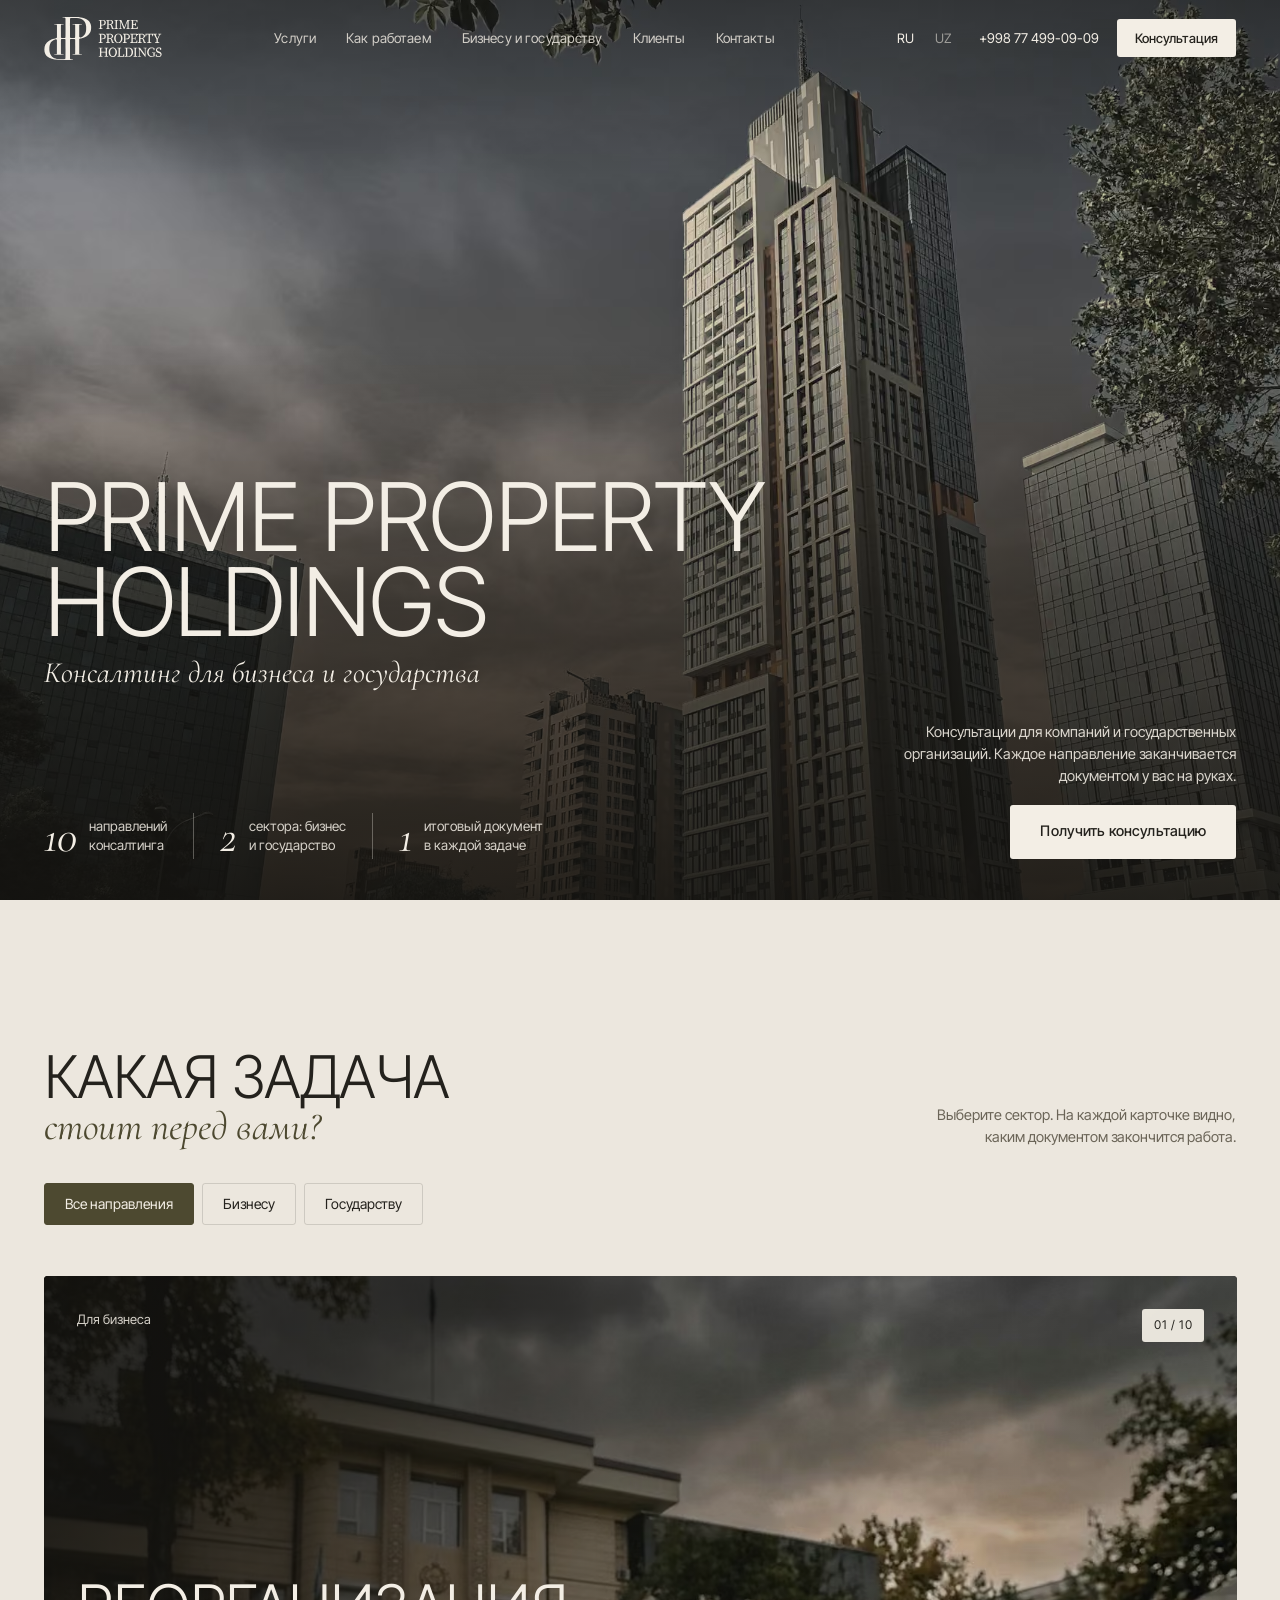
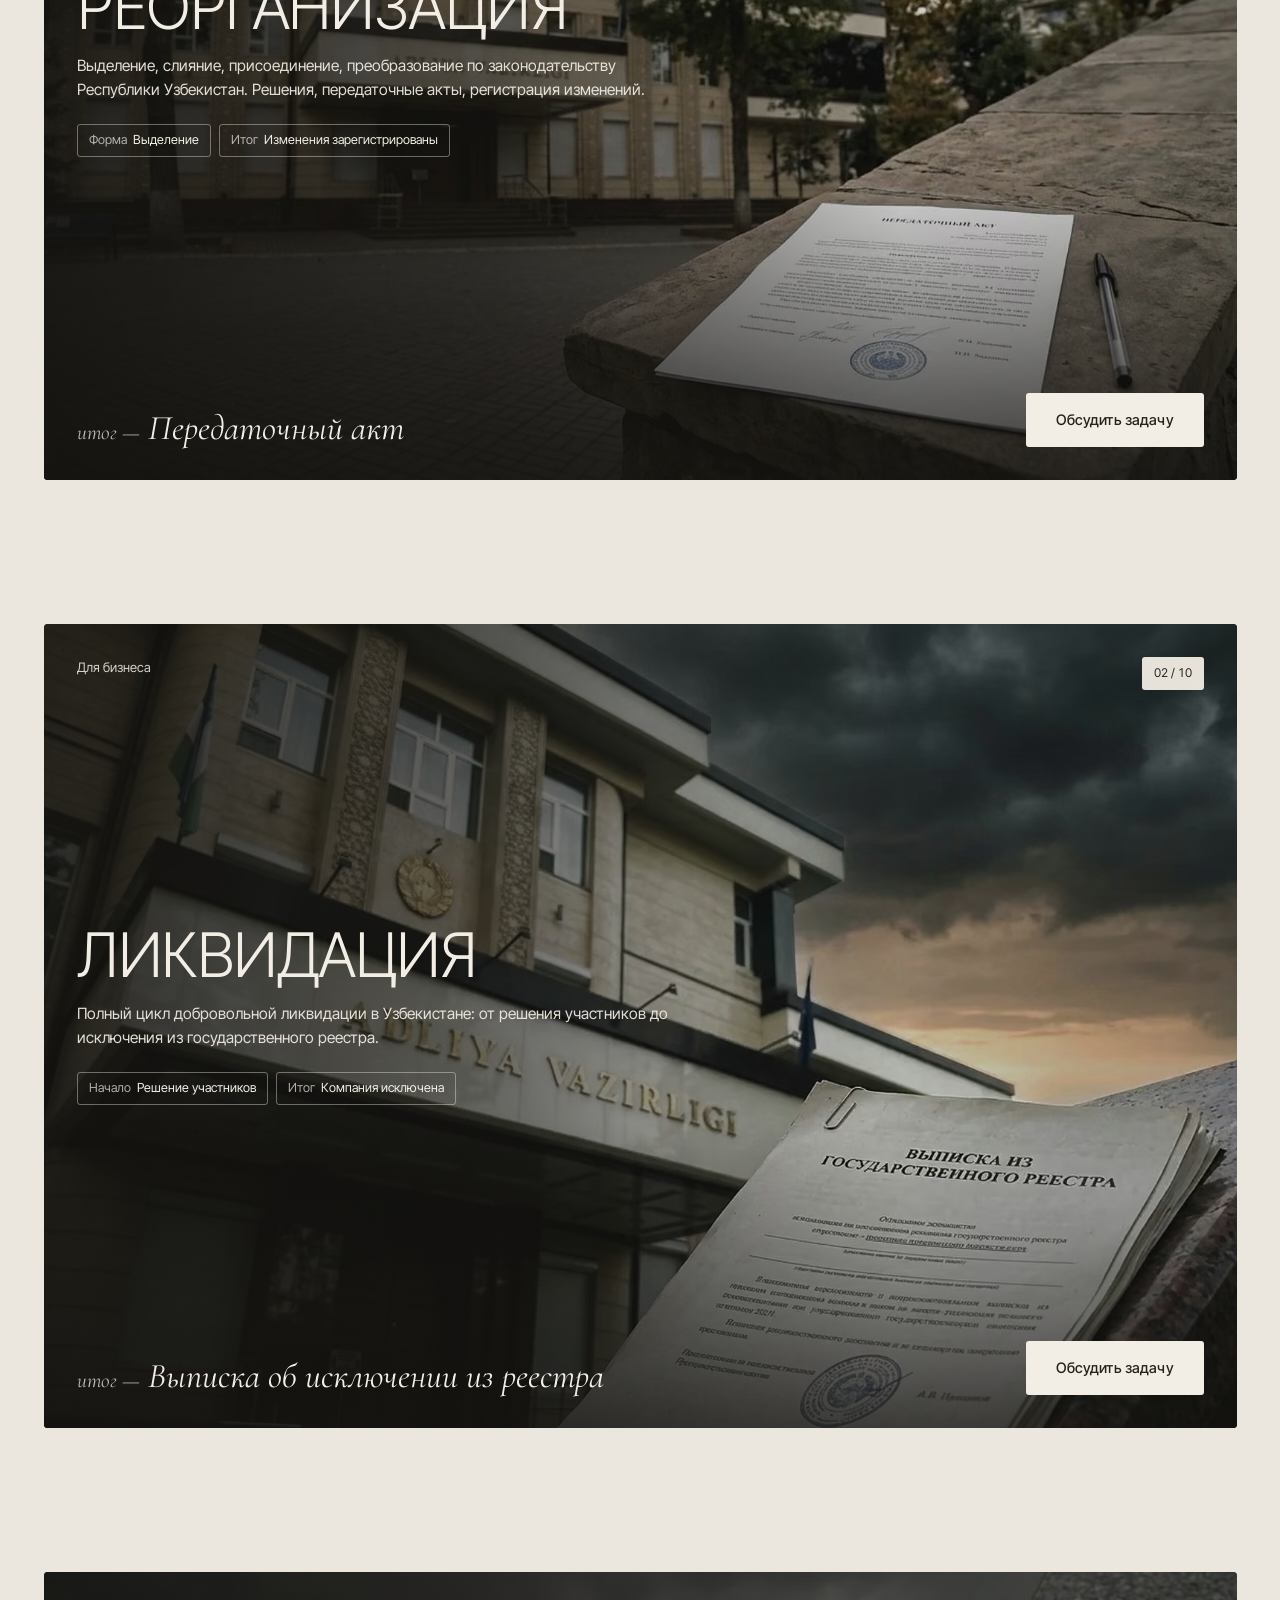
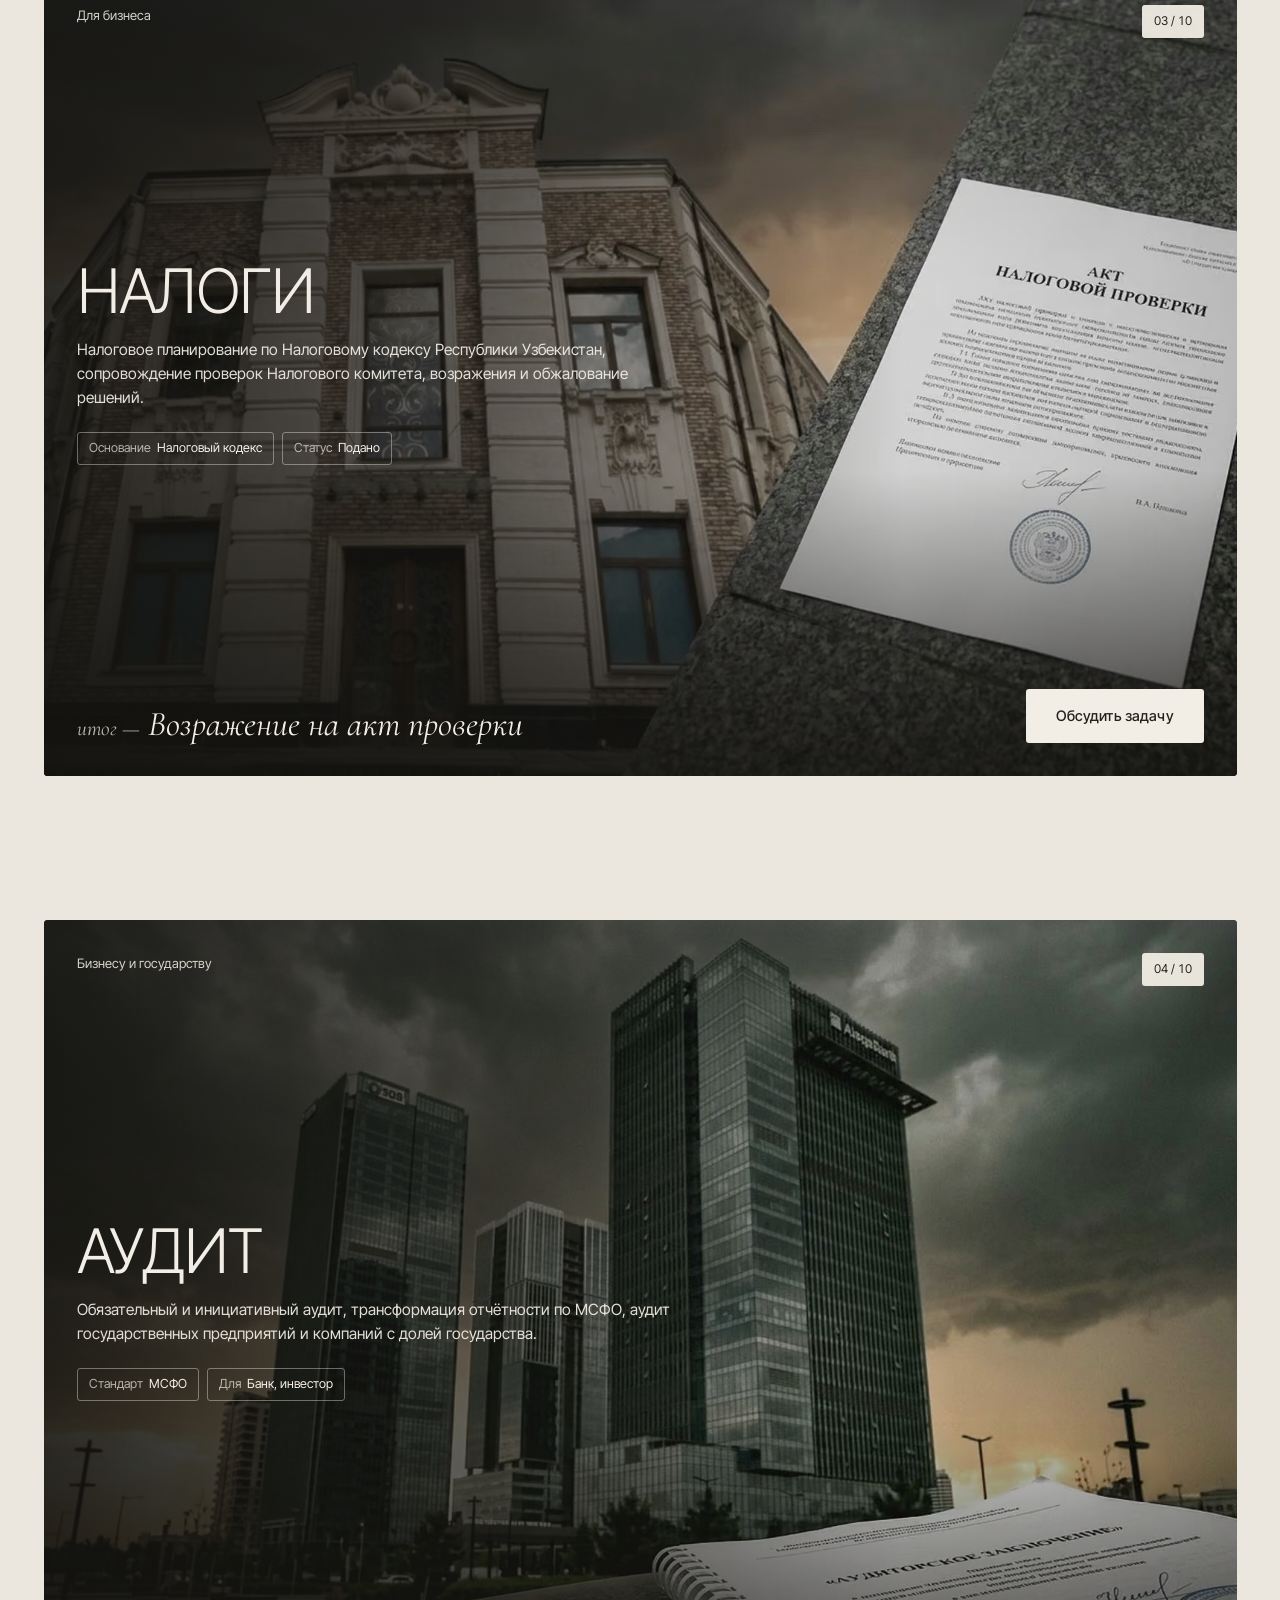
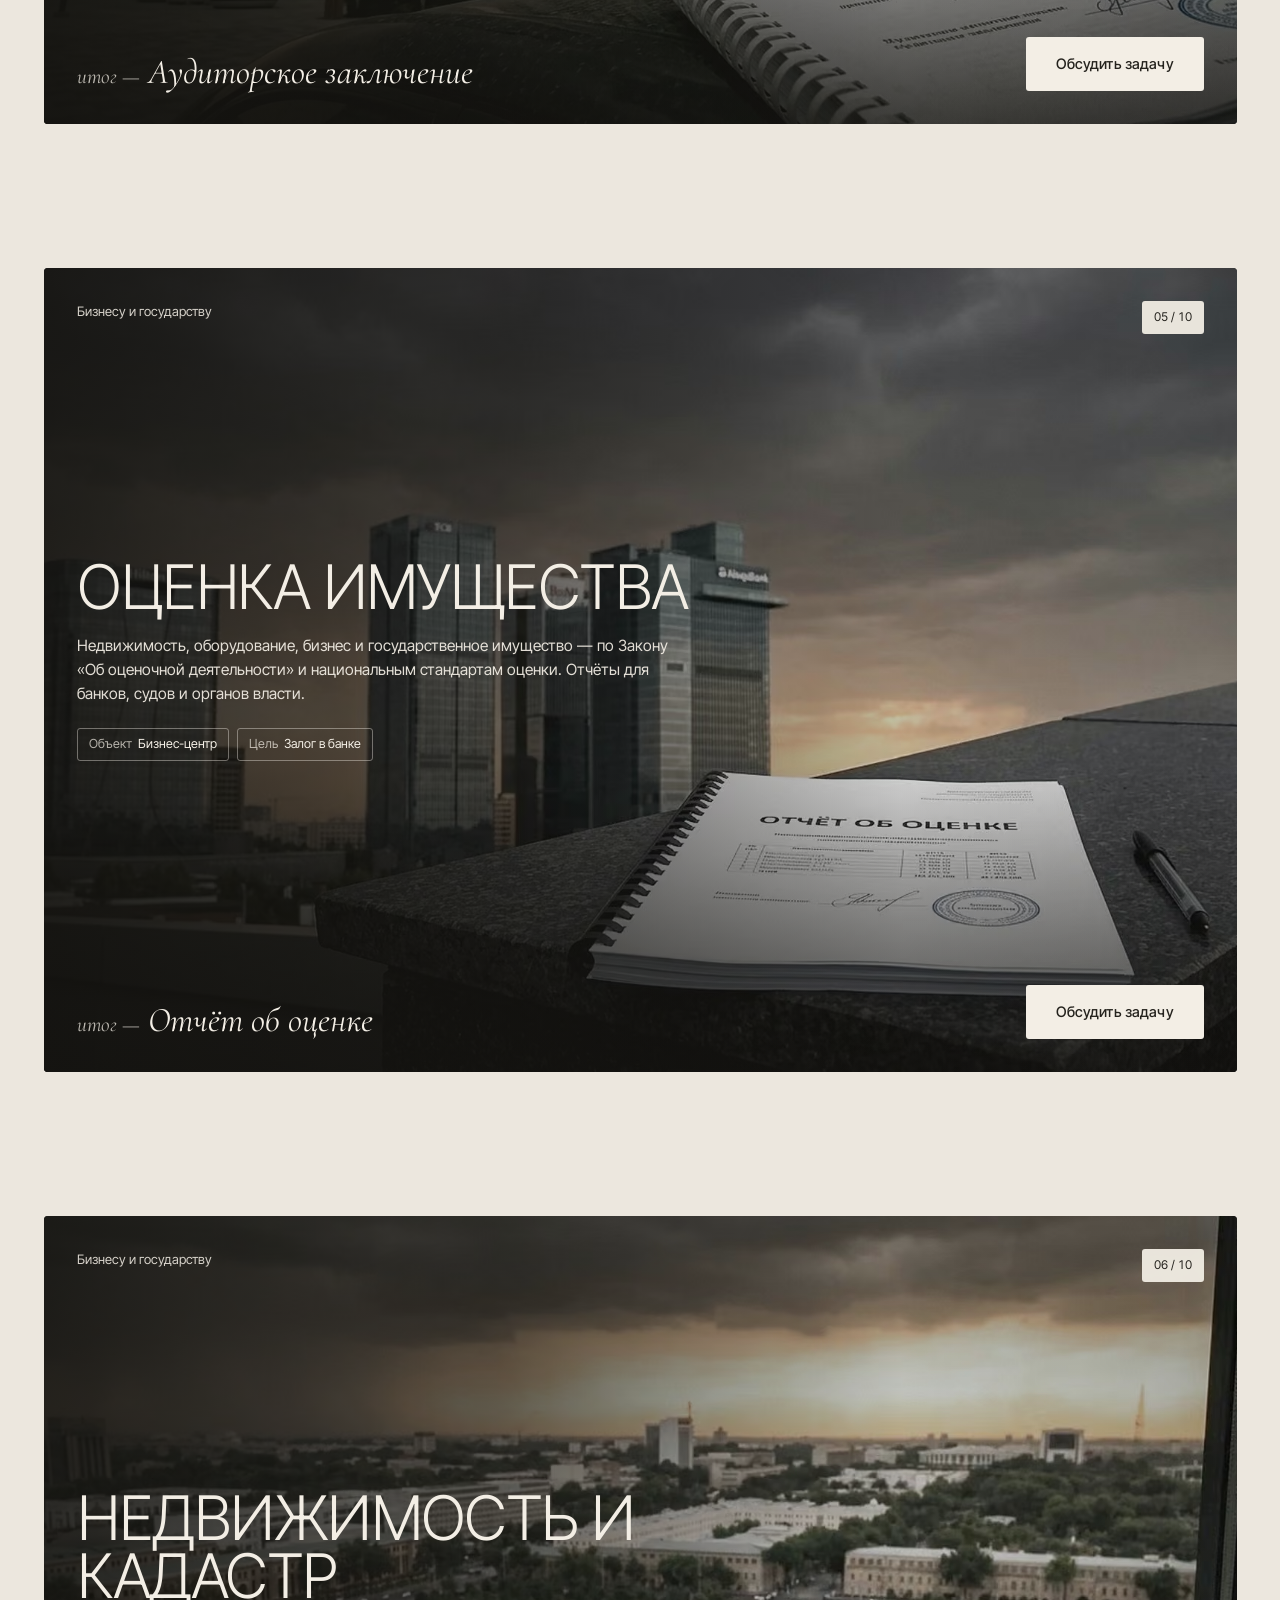
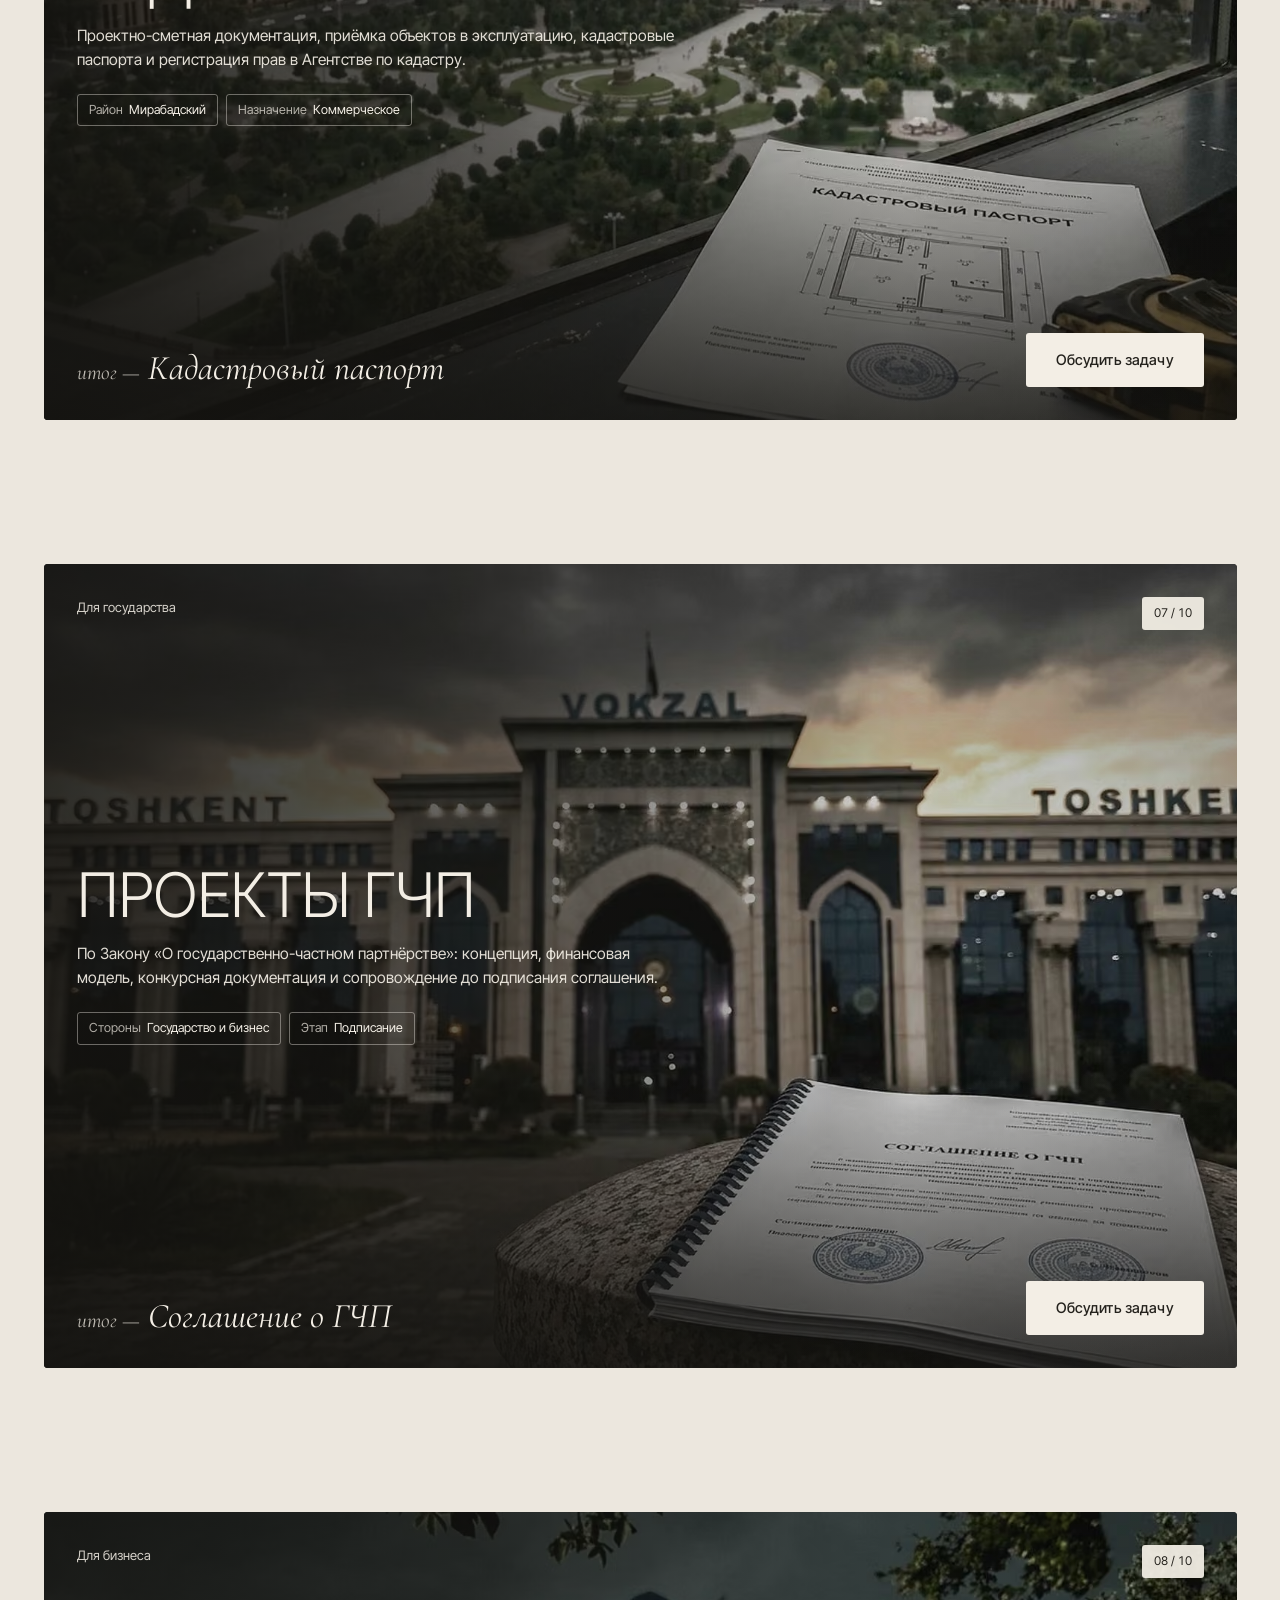
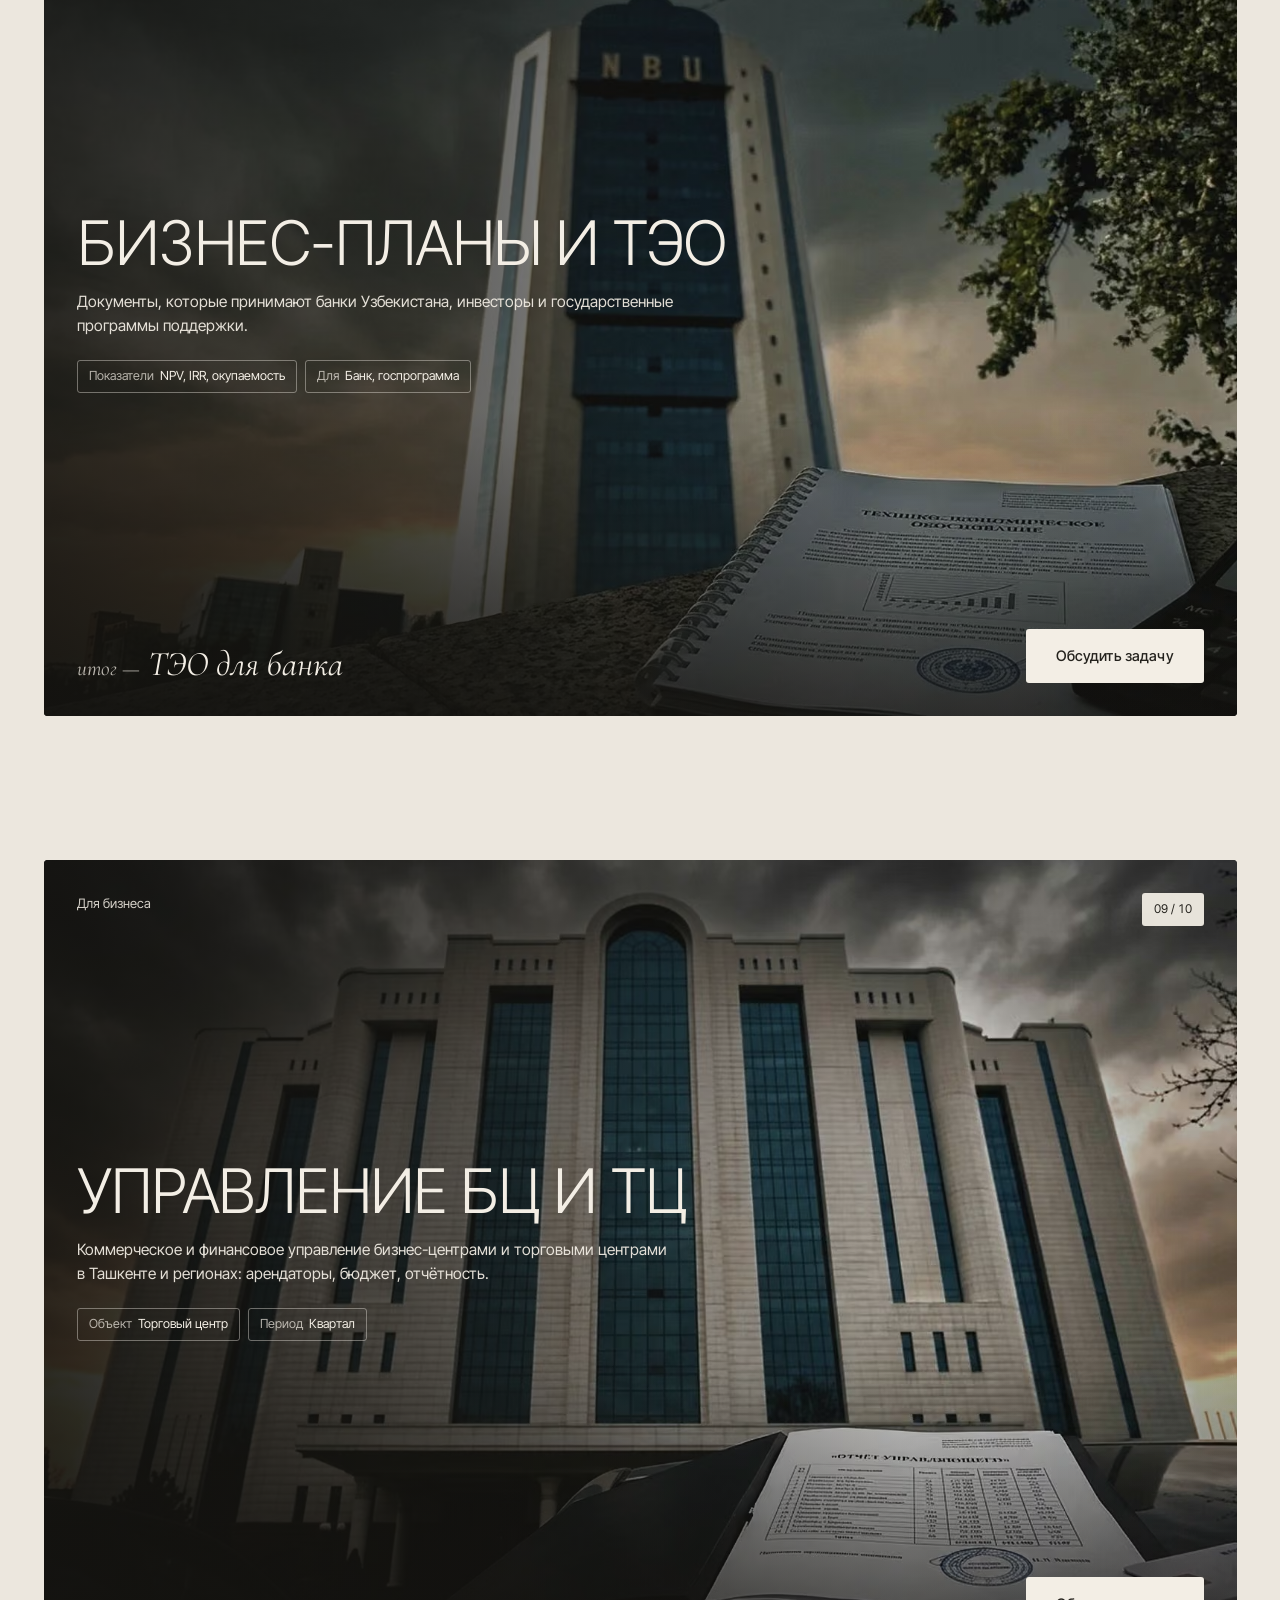
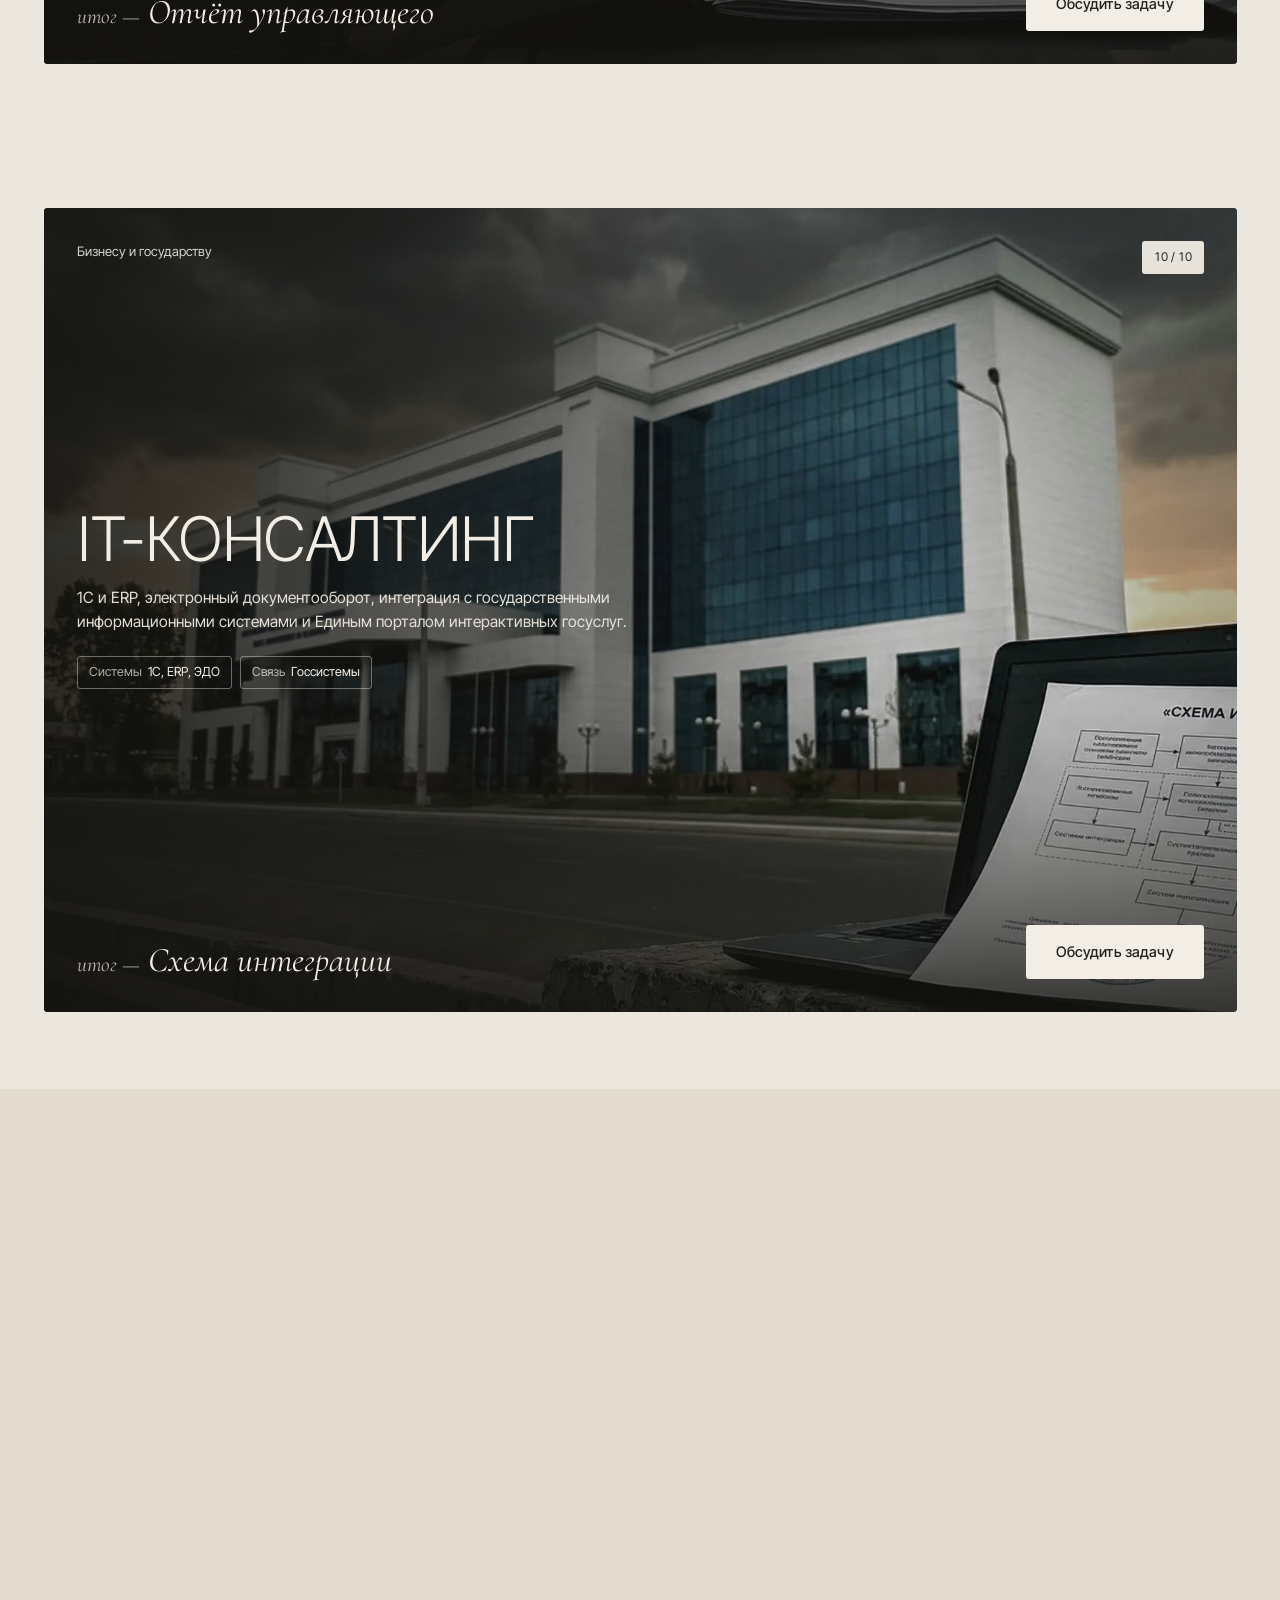
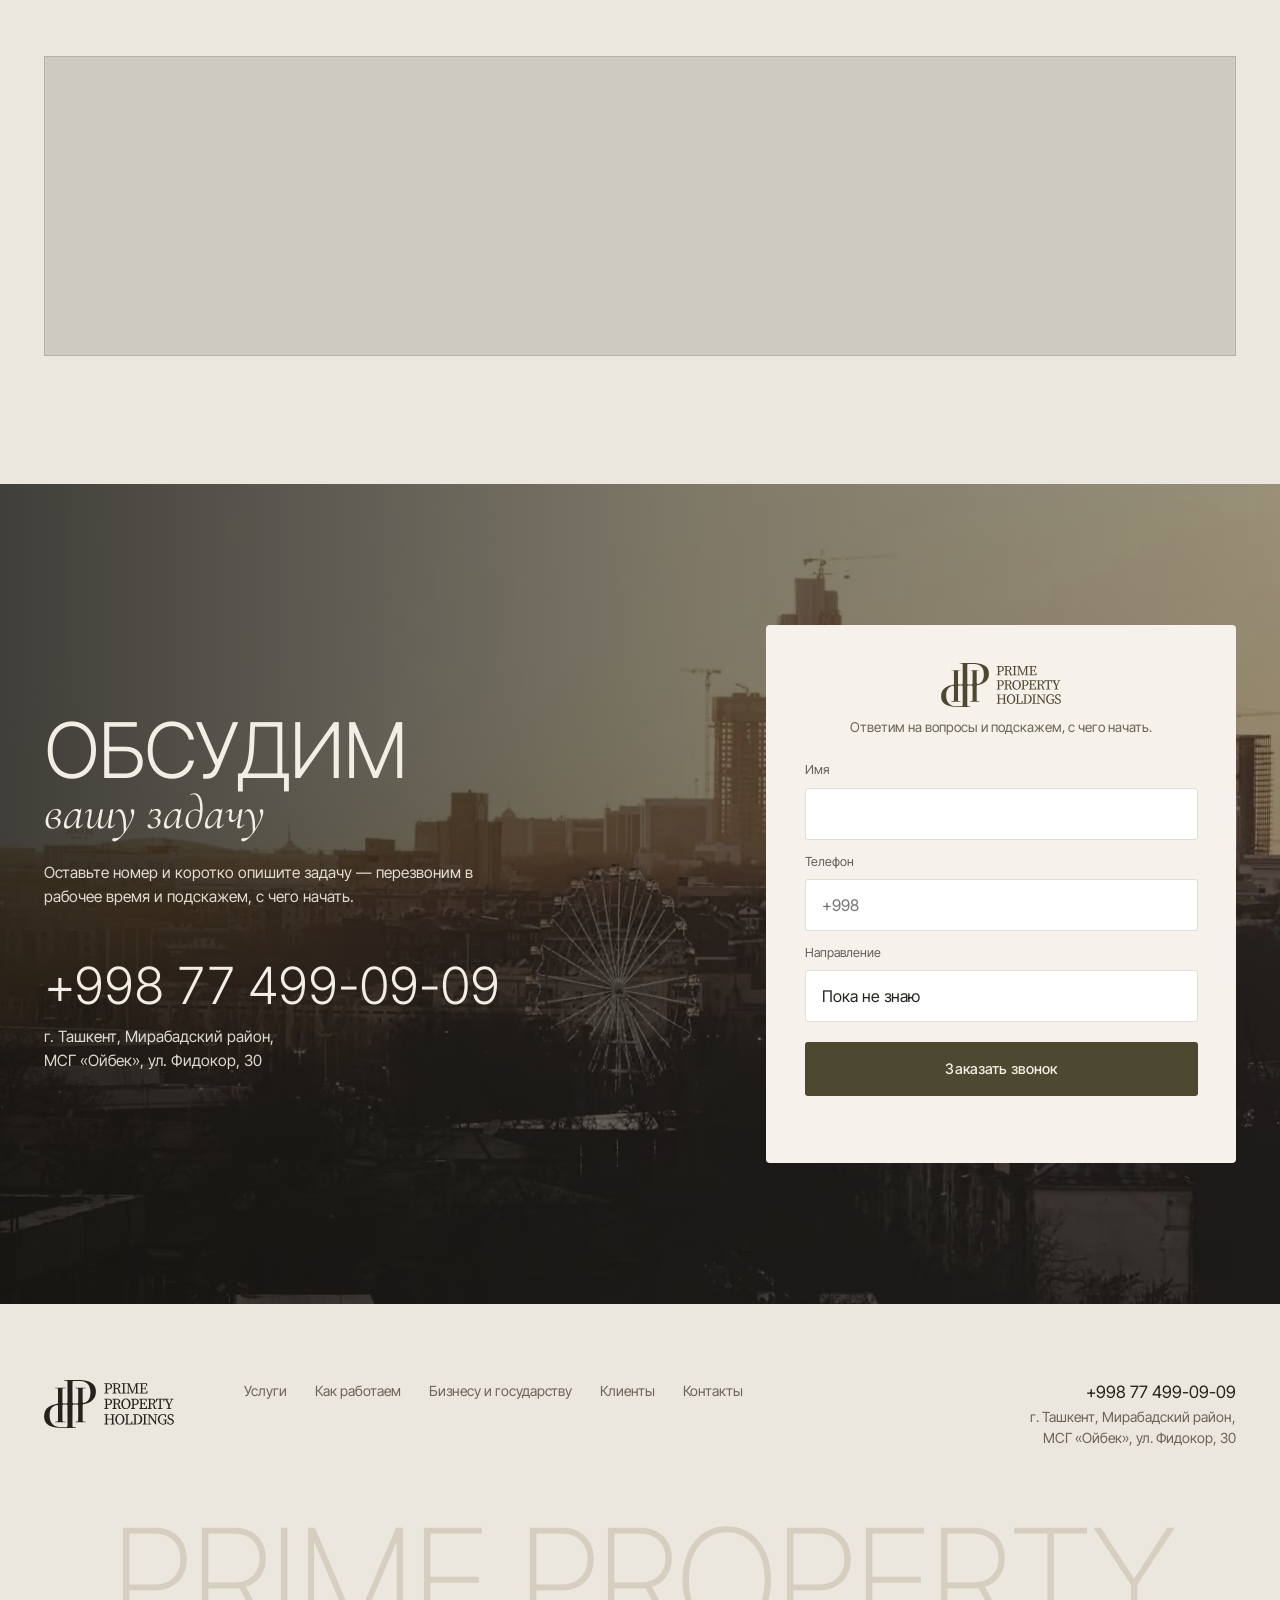
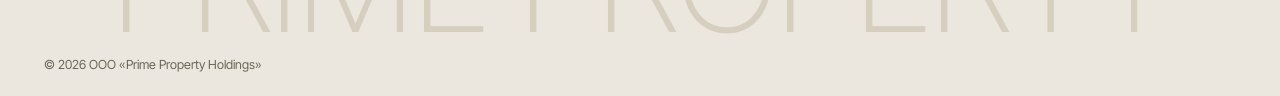
==== commit d03f4e26: "Prime: cache-bust css/js after revert Co-Authored-By: Claude Opus 5.5 <noreply@anthropic.com> Claude" ====
--- a/v3/index.html
+++ b/v3/index.html
@@ -9,7 +9,7 @@
 <link rel="preload" href="fonts/inter-tight-cyrillic-200-normal.woff2" as="font" type="font/woff2" crossorigin>
 <link rel="preload" href="fonts/inter-tight-cyrillic-400-normal.woff2" as="font" type="font/woff2" crossorigin>
 <link rel="preload" href="fonts/inter-tight-latin-200-normal.woff2" as="font" type="font/woff2" crossorigin>
-<link rel="stylesheet" href="p.css">
+<link rel="stylesheet" href="p.css?v=1838">
 <link rel="preload" as="image" href="img/p-hero.avif" type="image/avif" media="(min-aspect-ratio: 4/5)" fetchpriority="high">
 <link rel="preload" as="image" href="img/p-hero-m.avif" type="image/avif" media="(max-aspect-ratio: 4/5)" fetchpriority="high">
 <meta name="theme-color" content="#2a2824">
@@ -332,6 +332,6 @@
 <script src="shared/uz.js"></script>
 <script src="shared/pph.js" defer></script>
 <script src="shared/lenis.min.js" defer></script>
-<script src="p.js" defer></script>
+<script src="p.js?v=1838" defer></script>
 </body>
 </html>
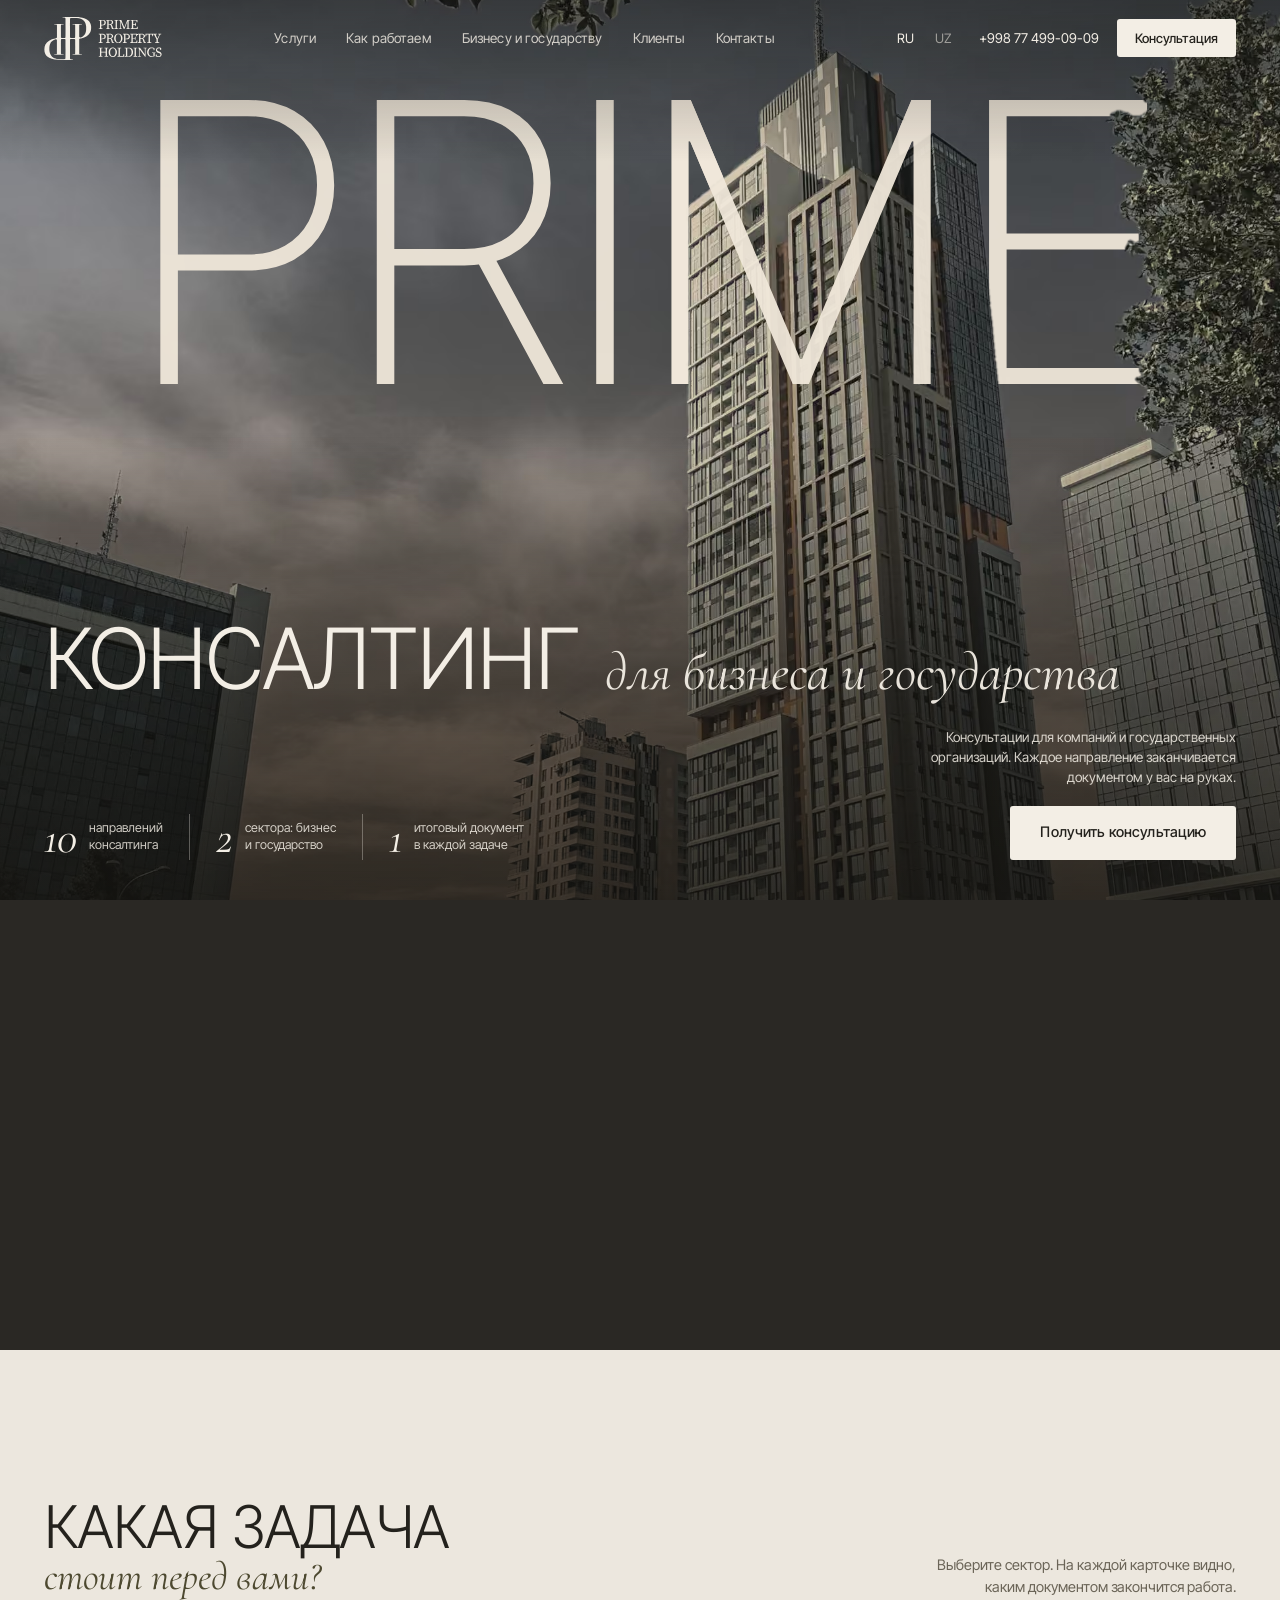
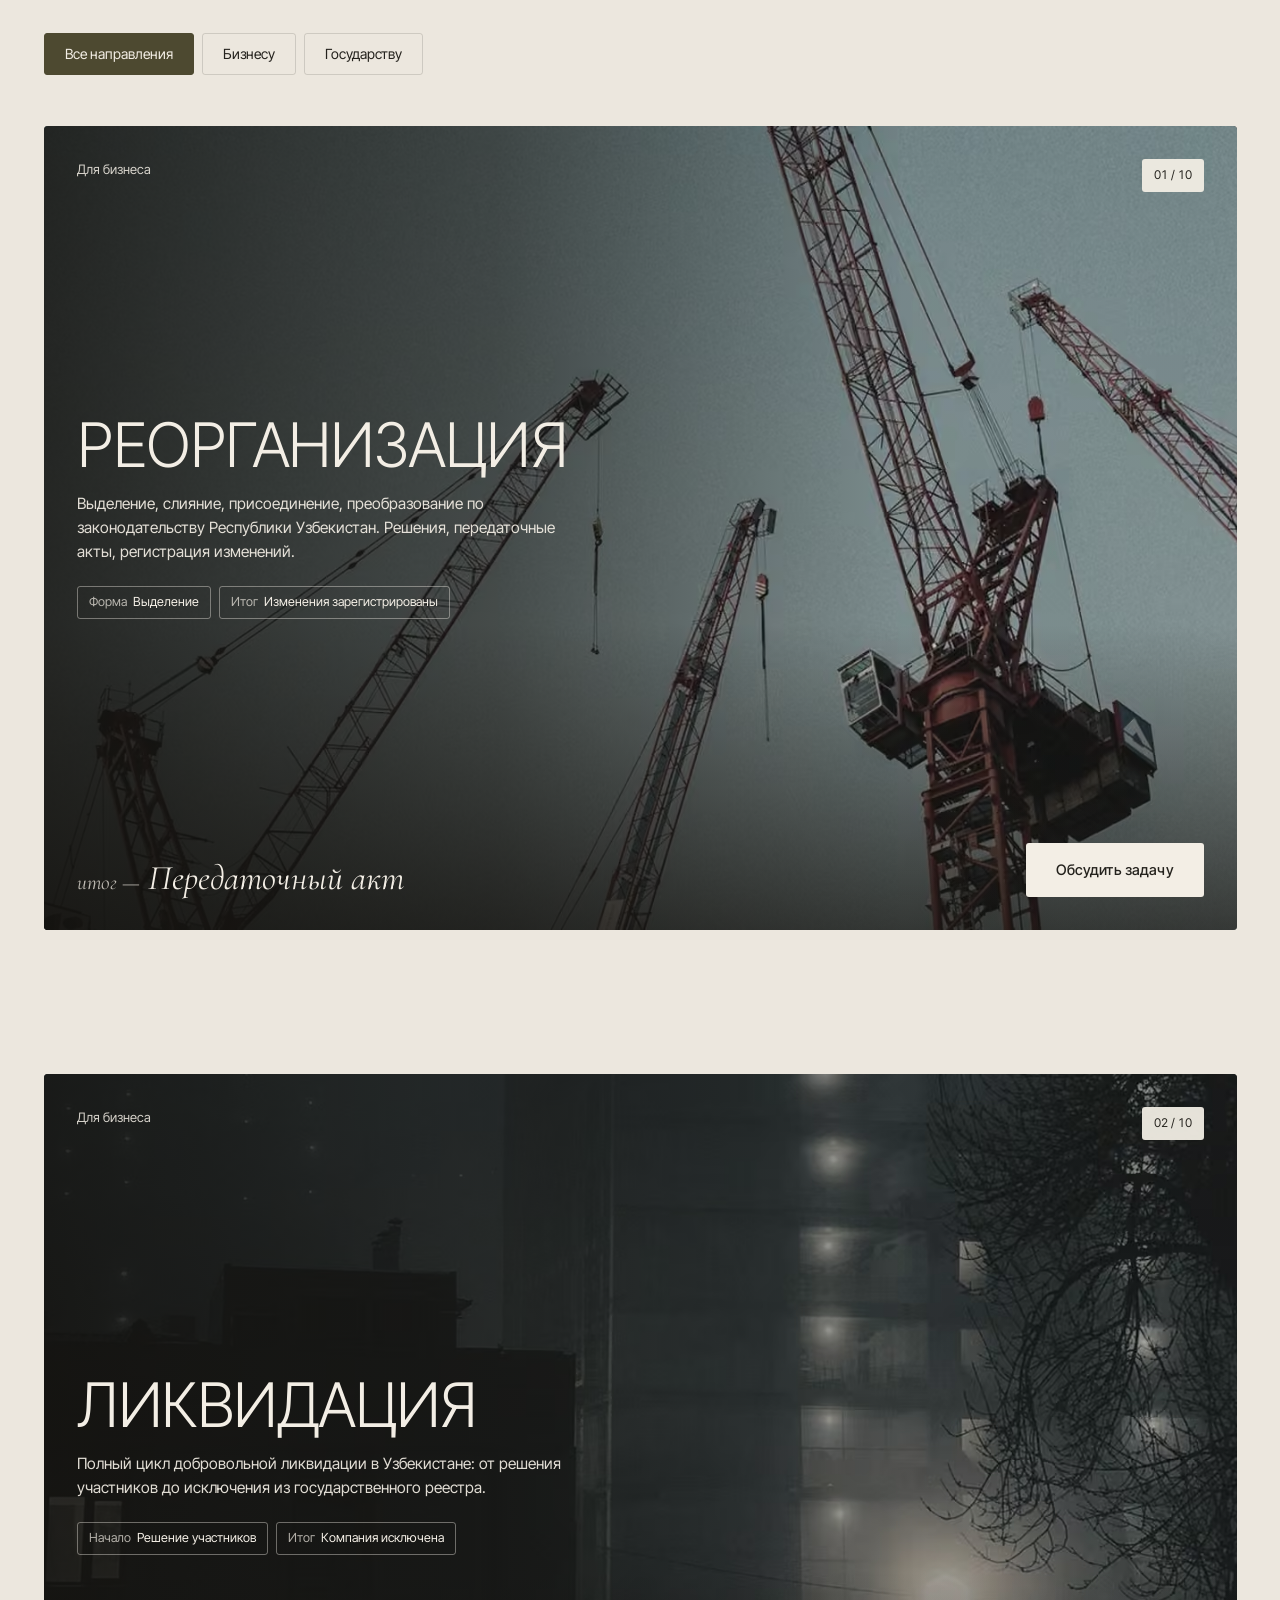
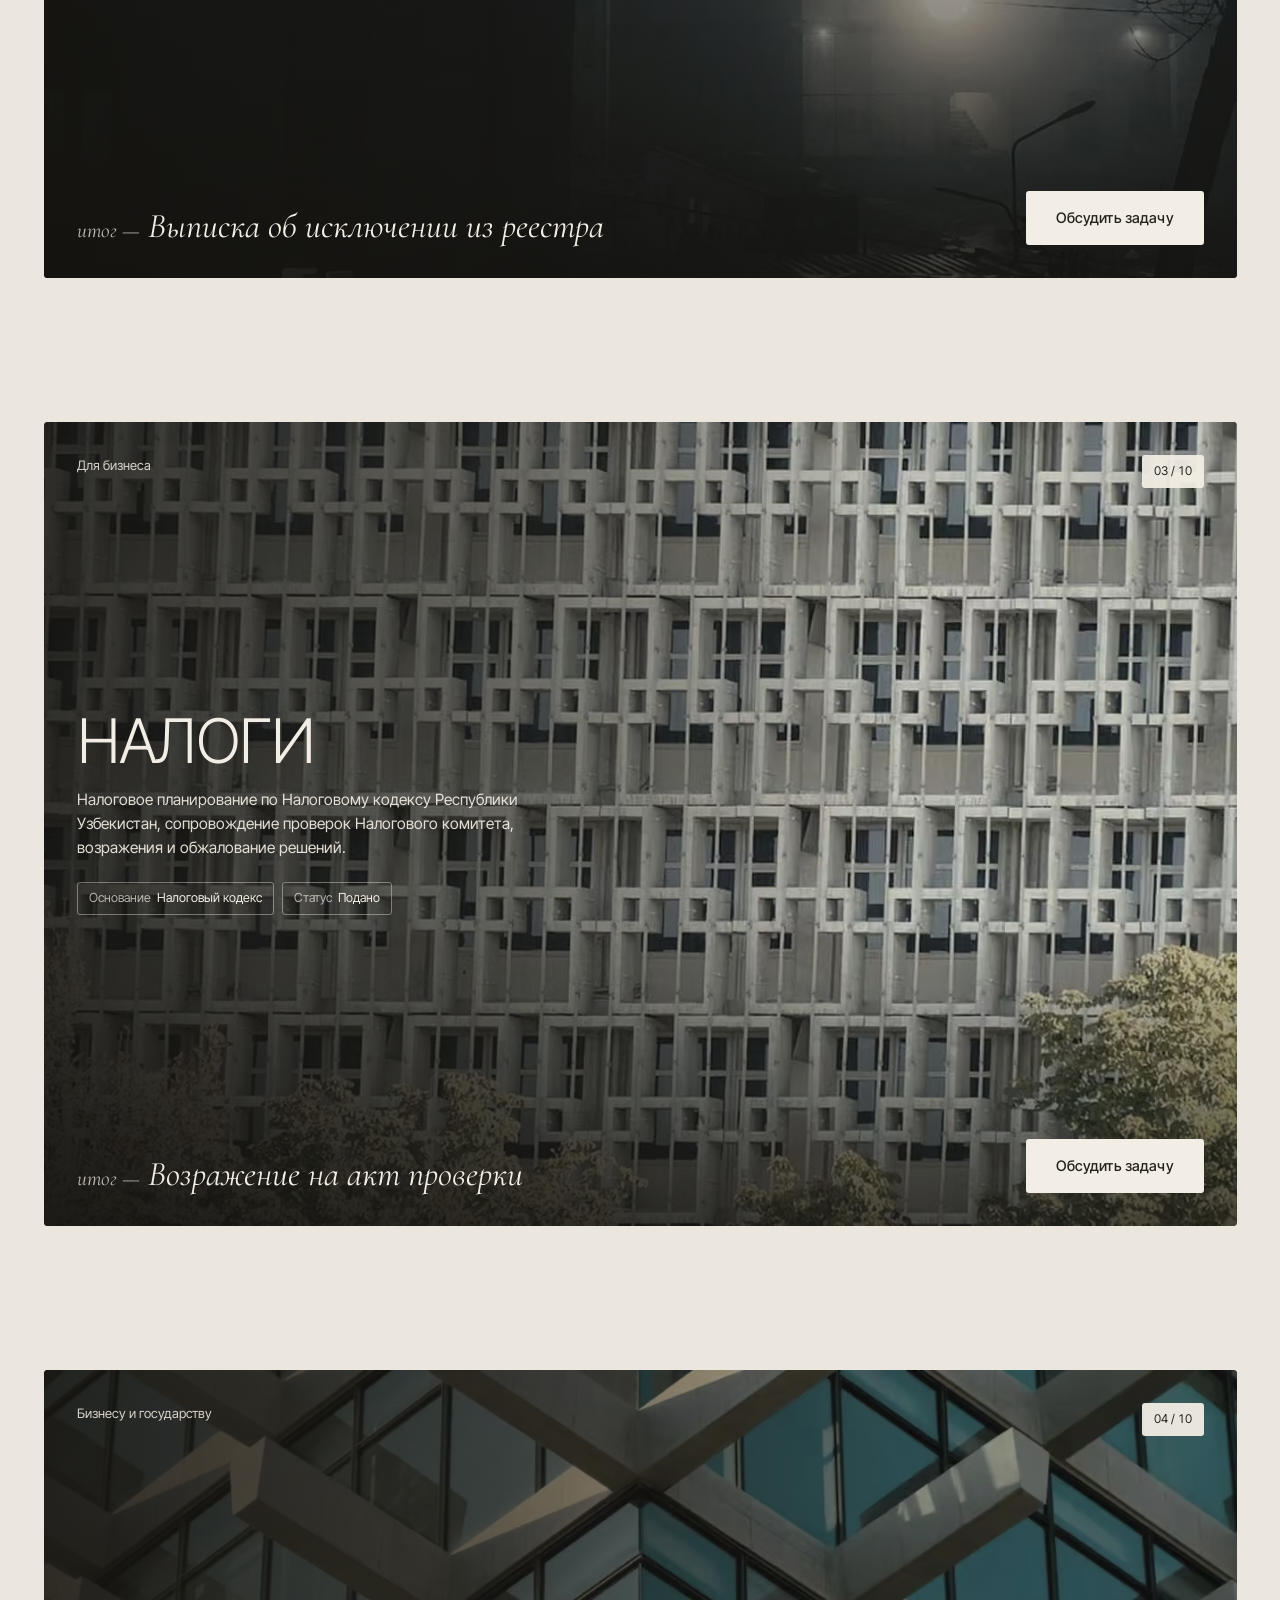
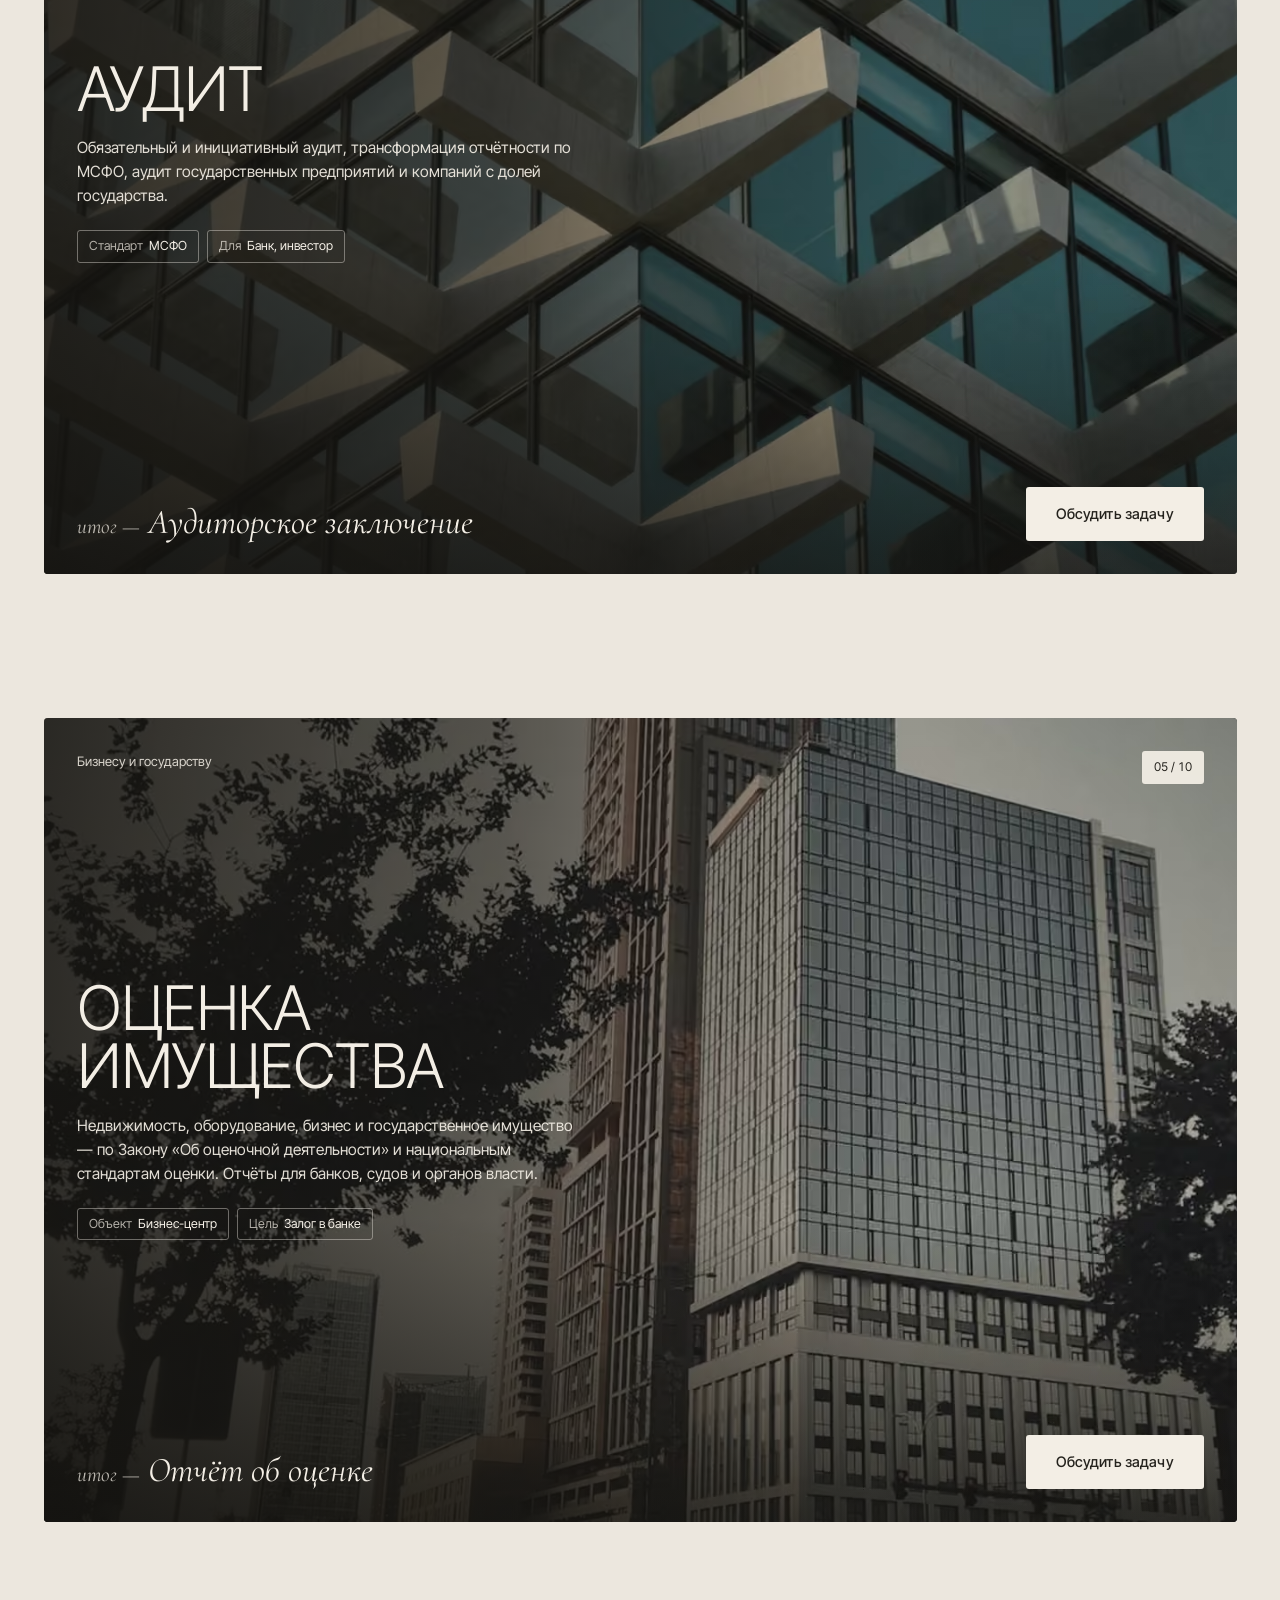
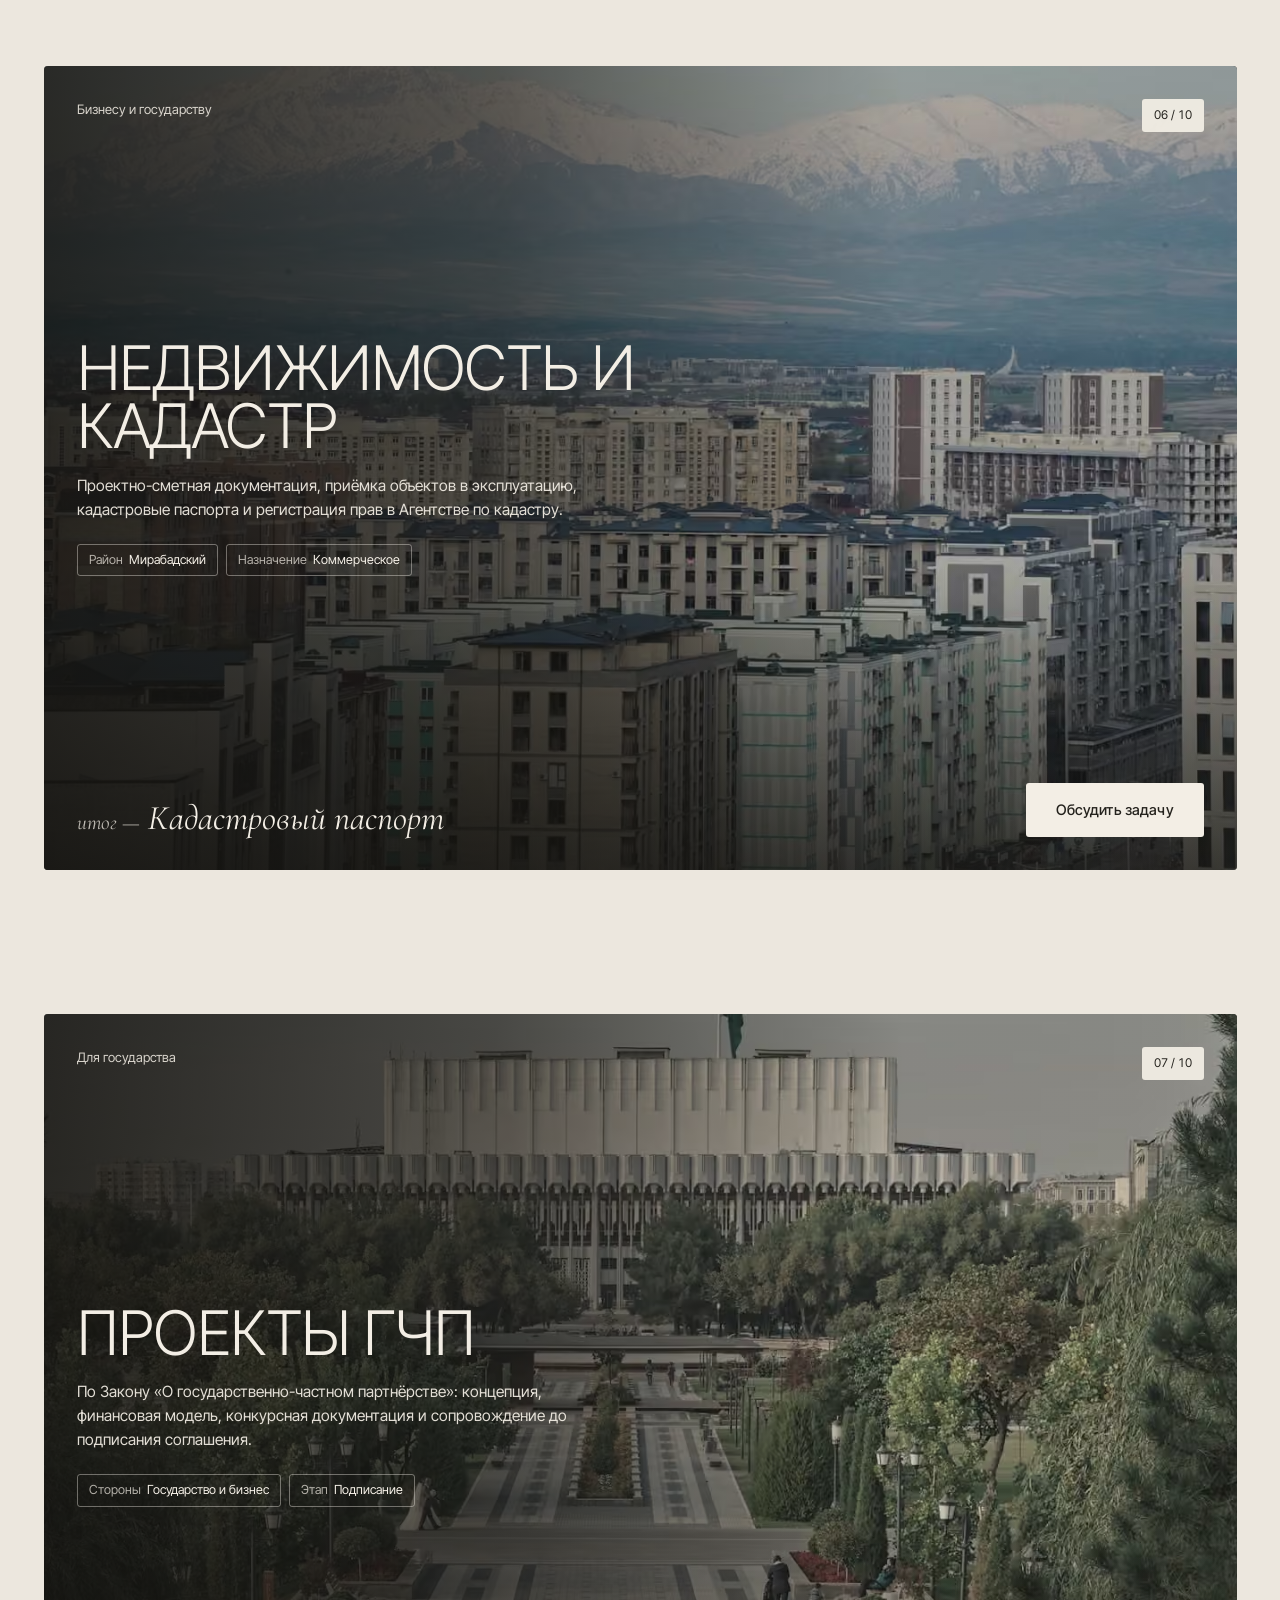
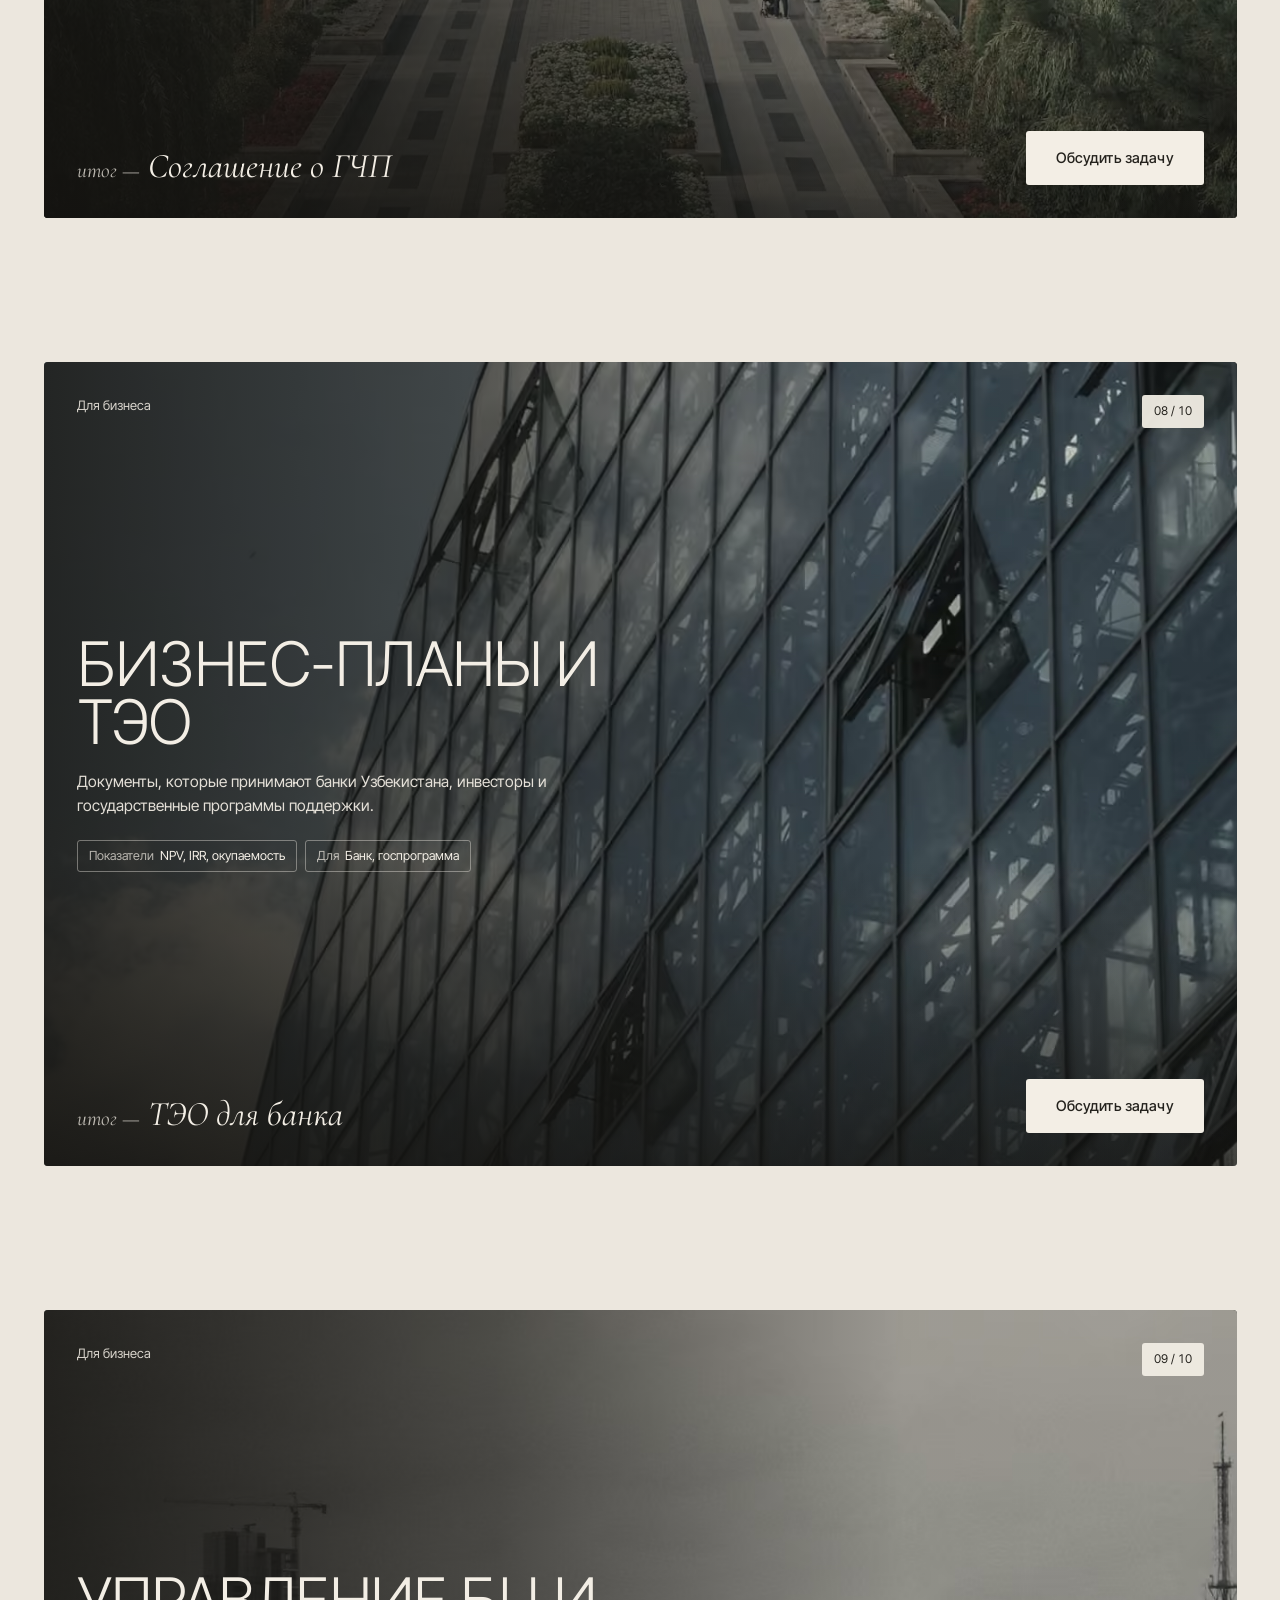
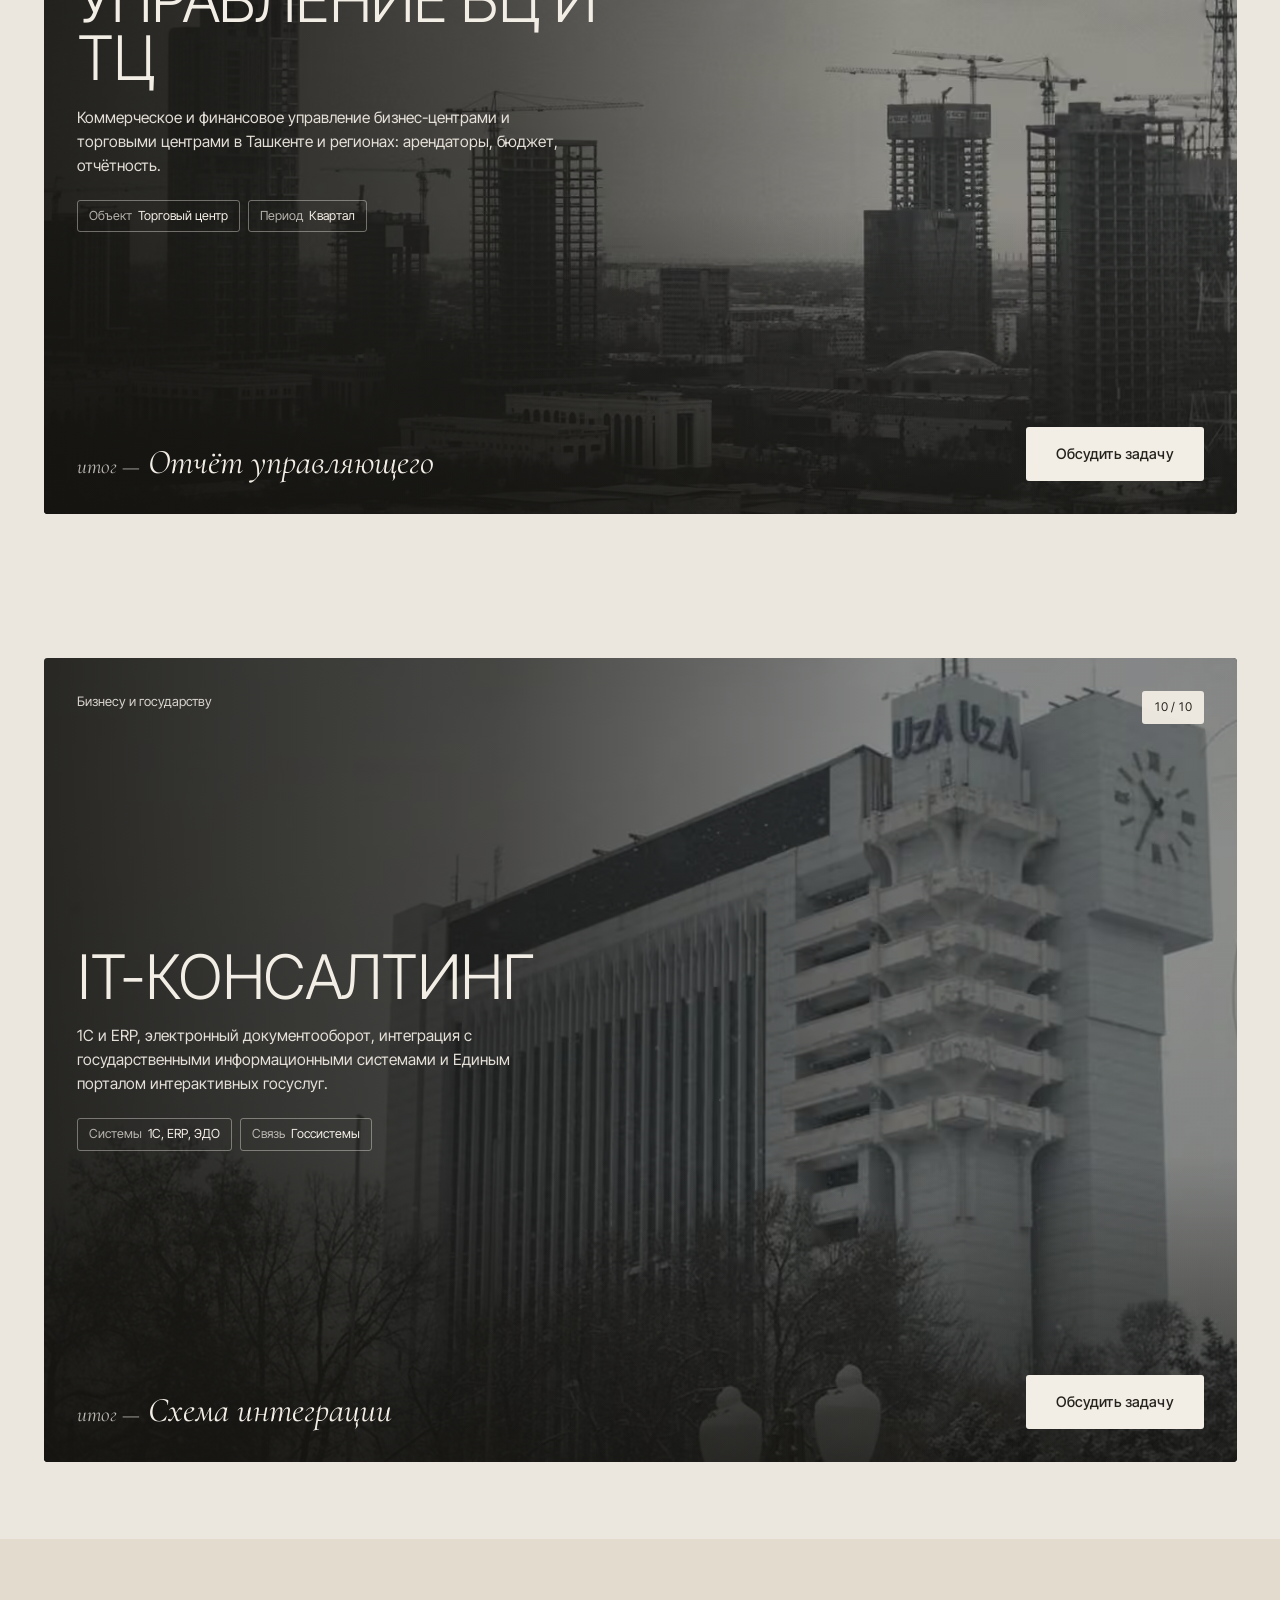
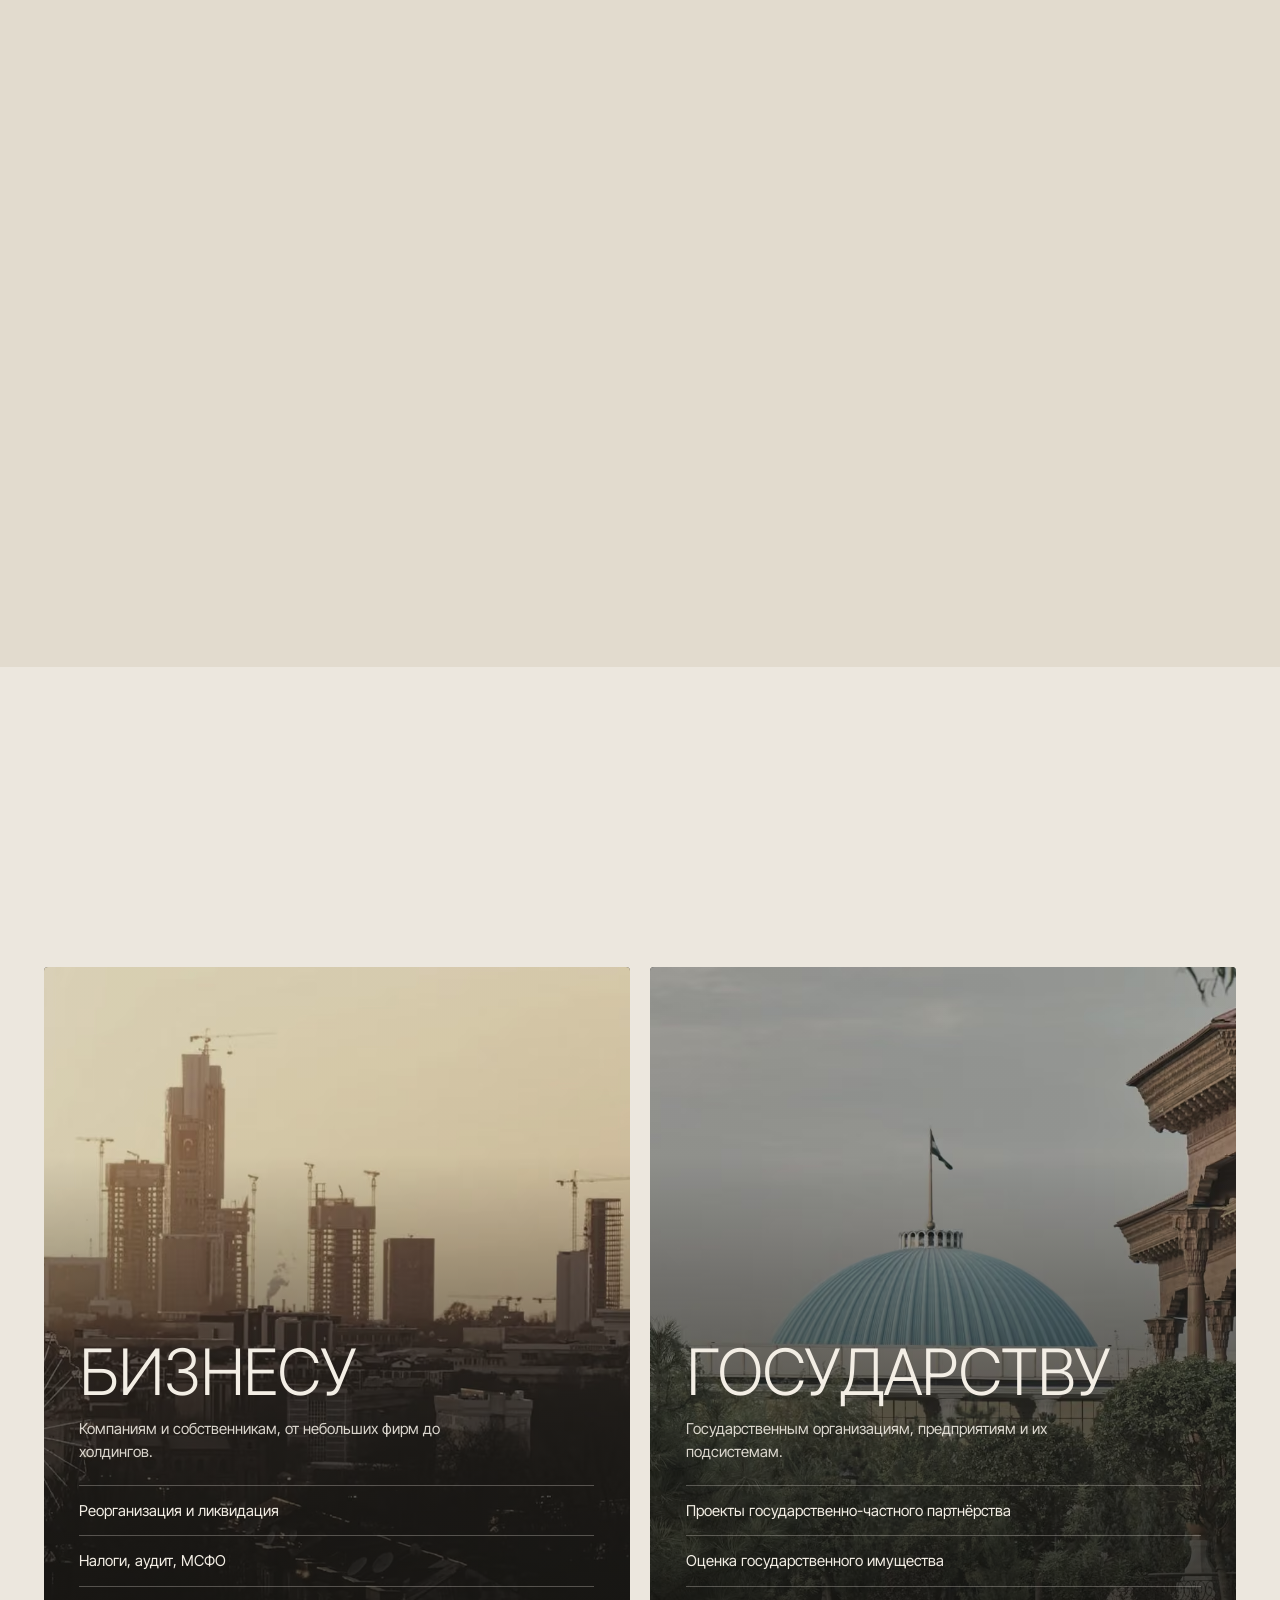
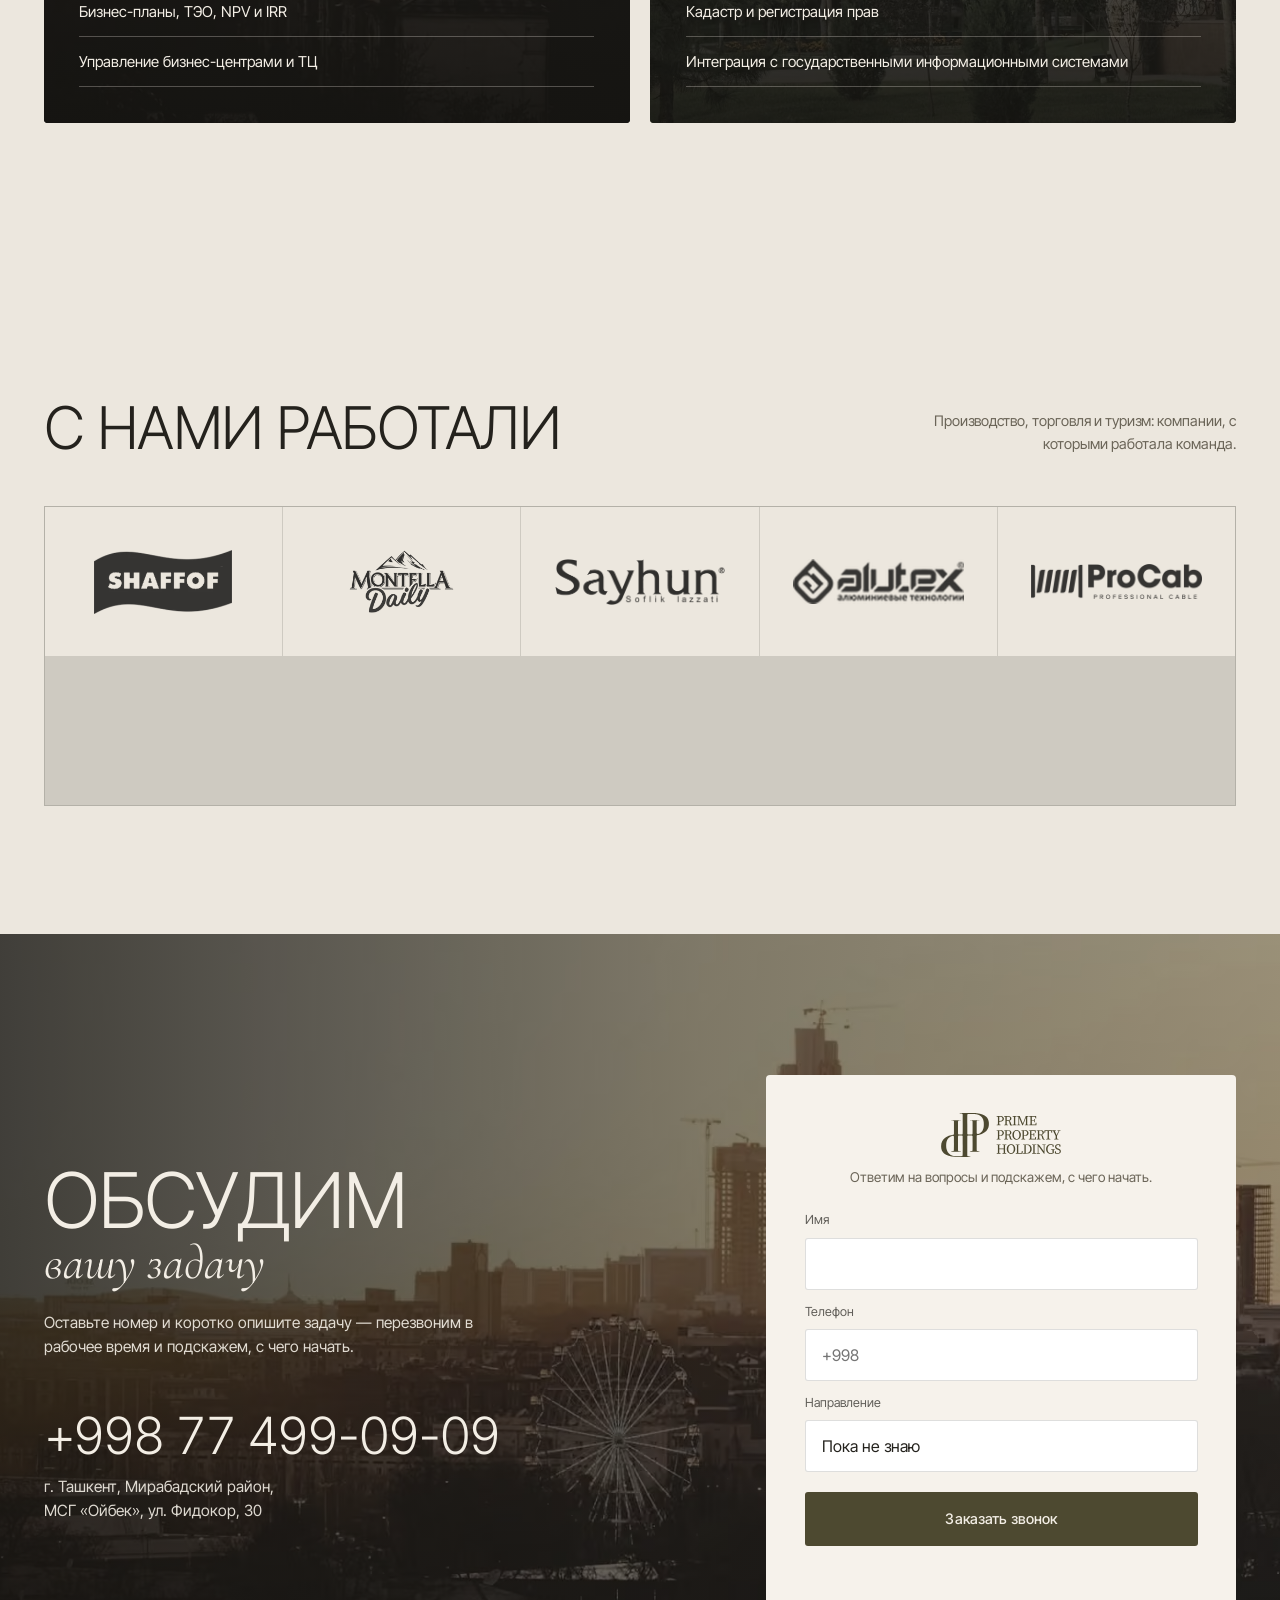
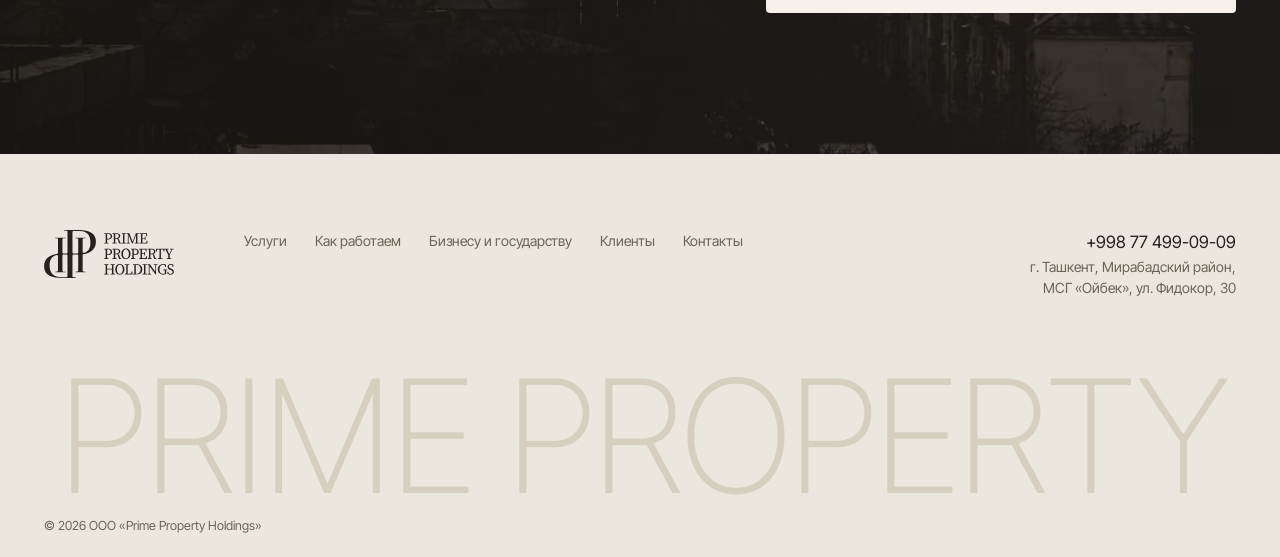
==== commit 4b75ea40: "Prime: revert to the 15:52 version (after client feedback: big PRIME, M in front of tower) Co-Author" ====
--- a/v3/index.html
+++ b/v3/index.html
@@ -9,9 +9,9 @@
 <link rel="preload" href="fonts/inter-tight-cyrillic-200-normal.woff2" as="font" type="font/woff2" crossorigin>
 <link rel="preload" href="fonts/inter-tight-cyrillic-400-normal.woff2" as="font" type="font/woff2" crossorigin>
 <link rel="preload" href="fonts/inter-tight-latin-200-normal.woff2" as="font" type="font/woff2" crossorigin>
-<link rel="stylesheet" href="p.css?v=1838">
-<link rel="preload" as="image" href="img/p-hero.avif" type="image/avif" media="(min-aspect-ratio: 4/5)" fetchpriority="high">
-<link rel="preload" as="image" href="img/p-hero-m.avif" type="image/avif" media="(max-aspect-ratio: 4/5)" fetchpriority="high">
+<link rel="stylesheet" href="p.css?v=1552r">
+<link rel="preload" as="image" href="img/p-hero.avif?v=1552r" type="image/avif" media="(min-aspect-ratio: 4/5)" fetchpriority="high">
+<link rel="preload" as="image" href="img/p-hero-m.avif?v=1552r" type="image/avif" media="(max-aspect-ratio: 4/5)" fetchpriority="high">
 <meta name="theme-color" content="#2a2824">
 <script>document.documentElement.classList.add('js')</script>
 <style id="pph-back-css">html,body{overflow-x:clip}</style></head>
@@ -30,13 +30,16 @@
 </header>
 
 <main>
-  <!-- Hero: the company name over the real towers of Tashkent (Nest One) -->
+  <!-- Hero: the brand word stands behind the real towers of Tashkent (Nest One) -->
   <section class="hero" aria-labelledby="h1">
     <div class="hero__stage">
       <div class="hero__img hero__bg" aria-hidden="true"></div>
+      <p class="hero__word" aria-hidden="true"><span>PRIME</span></p>
+      <div class="hero__img hero__fg" aria-hidden="true"></div>
+      <p class="hero__word hero__word--front" aria-hidden="true"><span>PRI<b>M</b><i>E</i></span></p>
       <i class="hero__shade" aria-hidden="true"></i>
       <div class="hero__foot">
-        <h1 class="hero__title" id="h1"><span class="hero__name cap"><span class="l1">Prime</span> <span class="l2">Property</span> <span class="l3">Holdings</span></span><em>Консалтинг для бизнеса и государства</em></h1>
+        <h1 class="hero__title" id="h1"><span class="cap">Консалтинг</span> <em>для бизнеса и государства</em></h1>
         <div class="hero__row">
           <dl class="hero__facts">
             <div><dt>10</dt><dd>направлений<br>консалтинга</dd></div>
@@ -64,7 +67,7 @@
       </div>
     </header>
     <div class="deck">
-    <article class="sc" data-sec="b" style="--bg:url(img/p-s01.webp);--bg-a:url(img/p-s01.avif);--bgm:url(img/p-s01-m.webp);--bgm-a:url(img/p-s01-m.avif)">
+    <article class="sc" data-sec="b" style="--bg:url(img/p-s01.webp?v=1552r);--bg-a:url(img/p-s01.avif?v=1552r);--bgm:url(img/p-s01-m.webp?v=1552r);--bgm-a:url(img/p-s01-m.avif?v=1552r)">
         <div class="sc__in">
           <div class="sc__ph" aria-hidden="true"></div>
           <header class="sc__top">
@@ -82,7 +85,7 @@
           </footer>
         </div>
       </article>
-    <article class="sc" data-sec="b" style="--bg:url(img/p-s02.webp);--bg-a:url(img/p-s02.avif);--bgm:url(img/p-s02-m.webp);--bgm-a:url(img/p-s02-m.avif)">
+    <article class="sc" data-sec="b" style="--bg:url(img/p-s02.webp?v=1552r);--bg-a:url(img/p-s02.avif?v=1552r);--bgm:url(img/p-s02-m.webp?v=1552r);--bgm-a:url(img/p-s02-m.avif?v=1552r)">
         <div class="sc__in">
           <div class="sc__ph" aria-hidden="true"></div>
           <header class="sc__top">
@@ -100,7 +103,7 @@
           </footer>
         </div>
       </article>
-    <article class="sc" data-sec="b" style="--bg:url(img/p-s03.webp);--bg-a:url(img/p-s03.avif);--bgm:url(img/p-s03-m.webp);--bgm-a:url(img/p-s03-m.avif)">
+    <article class="sc" data-sec="b" style="--bg:url(img/p-s03.webp?v=1552r);--bg-a:url(img/p-s03.avif?v=1552r);--bgm:url(img/p-s03-m.webp?v=1552r);--bgm-a:url(img/p-s03-m.avif?v=1552r)">
         <div class="sc__in">
           <div class="sc__ph" aria-hidden="true"></div>
           <header class="sc__top">
@@ -118,7 +121,7 @@
           </footer>
         </div>
       </article>
-    <article class="sc" data-sec="bg" style="--bg:url(img/p-s04.webp);--bg-a:url(img/p-s04.avif);--bgm:url(img/p-s04-m.webp);--bgm-a:url(img/p-s04-m.avif)">
+    <article class="sc" data-sec="bg" style="--bg:url(img/p-s04.webp?v=1552r);--bg-a:url(img/p-s04.avif?v=1552r);--bgm:url(img/p-s04-m.webp?v=1552r);--bgm-a:url(img/p-s04-m.avif?v=1552r)">
         <div class="sc__in">
           <div class="sc__ph" aria-hidden="true"></div>
           <header class="sc__top">
@@ -136,7 +139,7 @@
           </footer>
         </div>
       </article>
-    <article class="sc" data-sec="bg" style="--bg:url(img/p-s05.webp);--bg-a:url(img/p-s05.avif);--bgm:url(img/p-s05-m.webp);--bgm-a:url(img/p-s05-m.avif)">
+    <article class="sc" data-sec="bg" style="--bg:url(img/p-s05.webp?v=1552r);--bg-a:url(img/p-s05.avif?v=1552r);--bgm:url(img/p-s05-m.webp?v=1552r);--bgm-a:url(img/p-s05-m.avif?v=1552r)">
         <div class="sc__in">
           <div class="sc__ph" aria-hidden="true"></div>
           <header class="sc__top">
@@ -154,7 +157,7 @@
           </footer>
         </div>
       </article>
-    <article class="sc" data-sec="bg" style="--bg:url(img/p-s06.webp);--bg-a:url(img/p-s06.avif);--bgm:url(img/p-s06-m.webp);--bgm-a:url(img/p-s06-m.avif)">
+    <article class="sc" data-sec="bg" style="--bg:url(img/p-s06.webp?v=1552r);--bg-a:url(img/p-s06.avif?v=1552r);--bgm:url(img/p-s06-m.webp?v=1552r);--bgm-a:url(img/p-s06-m.avif?v=1552r)">
         <div class="sc__in">
           <div class="sc__ph" aria-hidden="true"></div>
           <header class="sc__top">
@@ -172,7 +175,7 @@
           </footer>
         </div>
       </article>
-    <article class="sc" data-sec="g" style="--bg:url(img/p-s07.webp);--bg-a:url(img/p-s07.avif);--bgm:url(img/p-s07-m.webp);--bgm-a:url(img/p-s07-m.avif)">
+    <article class="sc" data-sec="g" style="--bg:url(img/p-s07.webp?v=1552r);--bg-a:url(img/p-s07.avif?v=1552r);--bgm:url(img/p-s07-m.webp?v=1552r);--bgm-a:url(img/p-s07-m.avif?v=1552r)">
         <div class="sc__in">
           <div class="sc__ph" aria-hidden="true"></div>
           <header class="sc__top">
@@ -190,7 +193,7 @@
           </footer>
         </div>
       </article>
-    <article class="sc" data-sec="b" style="--bg:url(img/p-s08.webp);--bg-a:url(img/p-s08.avif);--bgm:url(img/p-s08-m.webp);--bgm-a:url(img/p-s08-m.avif)">
+    <article class="sc" data-sec="b" style="--bg:url(img/p-s08.webp?v=1552r);--bg-a:url(img/p-s08.avif?v=1552r);--bgm:url(img/p-s08-m.webp?v=1552r);--bgm-a:url(img/p-s08-m.avif?v=1552r)">
         <div class="sc__in">
           <div class="sc__ph" aria-hidden="true"></div>
           <header class="sc__top">
@@ -208,7 +211,7 @@
           </footer>
         </div>
       </article>
-    <article class="sc" data-sec="b" style="--bg:url(img/p-s09.webp);--bg-a:url(img/p-s09.avif);--bgm:url(img/p-s09-m.webp);--bgm-a:url(img/p-s09-m.avif)">
+    <article class="sc" data-sec="b" style="--bg:url(img/p-s09.webp?v=1552r);--bg-a:url(img/p-s09.avif?v=1552r);--bgm:url(img/p-s09-m.webp?v=1552r);--bgm-a:url(img/p-s09-m.avif?v=1552r)">
         <div class="sc__in">
           <div class="sc__ph" aria-hidden="true"></div>
           <header class="sc__top">
@@ -226,7 +229,7 @@
           </footer>
         </div>
       </article>
-    <article class="sc" data-sec="bg" style="--bg:url(img/p-s10.webp);--bg-a:url(img/p-s10.avif);--bgm:url(img/p-s10-m.webp);--bgm-a:url(img/p-s10-m.avif)">
+    <article class="sc" data-sec="bg" style="--bg:url(img/p-s10.webp?v=1552r);--bg-a:url(img/p-s10.avif?v=1552r);--bgm:url(img/p-s10-m.webp?v=1552r);--bgm-a:url(img/p-s10-m.avif?v=1552r)">
         <div class="sc__in">
           <div class="sc__ph" aria-hidden="true"></div>
           <header class="sc__top">
@@ -332,6 +335,6 @@
 <script src="shared/uz.js"></script>
 <script src="shared/pph.js" defer></script>
 <script src="shared/lenis.min.js" defer></script>
-<script src="p.js?v=1838" defer></script>
+<script src="p.js?v=1552r" defer></script>
 </body>
 </html>
--- a/v3/p.css
+++ b/v3/p.css
@@ -1 +1 @@
-*,*::before,*::after{box-sizing:border-box}html{-webkit-text-size-adjust:100%;text-size-adjust:100%;scroll-behavior:smooth}@media (prefers-reduced-motion:reduce){html{scroll-behavior:auto}*,*::before,*::after{animation-duration:.01ms!important;animation-iteration-count:1!important;transition-duration:.01ms!important}}body{margin:0;-webkit-font-smoothing:antialiased;text-rendering:optimizeLegibility}img,picture,svg{display:block;max-width:100%}h1,h2,h3,p,ul,dl,dd{margin:0}ul{padding:0;list-style:none}a{color:inherit;text-decoration:none}button,input,select{font:inherit;color:inherit}:focus-visible{outline:2px solid currentColor;outline-offset:3px;border-radius:4px}.logo{display:block;aspect-ratio:2404/880;background:currentColor;-webkit-mask:url(img/pph-logo.svg) center/contain no-repeat;mask:url(img/pph-logo.svg) center/contain no-repeat}.lang{display:flex;gap:2px}.lang a{padding:6px 8px;border-radius:999px;opacity:.55;font-size:13px;letter-spacing:.02em;min-width:36px;text-align:center}.lang a[aria-current=true]{opacity:1}.fld{display:grid;gap:8px}.fld span{font-size:13px;opacity:.7}.fld input,.fld select{width:100%;height:52px;padding:0 16px;border-radius:12px;font-size:16px;-webkit-appearance:none;appearance:none}.fld select{background-image:linear-gradient(45deg,transparent 50%,currentColor 50%),linear-gradient(135deg,currentColor 50%,transparent 50%);background-position:calc(100% - 22px) 23px,calc(100% - 17px) 23px;background-size:5px 5px;background-repeat:no-repeat;padding-right:40px}.btn{display:inline-flex;align-items:center;justify-content:center;min-height:52px;padding:0 26px;border-radius:999px;border:0;cursor:pointer;font-weight:500;font-size:16px;transition:transform .2s ease,background-color .2s ease,color .2s ease}.btn:active{transform:scale(.98)}.js [data-rv]{opacity:0;transform:translateY(24px);transition:opacity .9s cubic-bezier(.2,.7,.2,1),transform .9s cubic-bezier(.2,.7,.2,1);transition-delay:calc(var(--i,0) * 60ms)}.js [data-rv].in{opacity:1;transform:none}@media (prefers-reduced-motion:reduce){.js [data-rv]{opacity:1;transform:none}}.sr{position:absolute;width:1px;height:1px;overflow:hidden;clip:rect(0 0 0 0)}.hd__nav a{white-space:nowrap}@media (max-width:1120px){.hd__nav{display:none!important}.hd__logo{margin-right:auto}}@media (max-width:760px){.js [data-rv]{transform:translateY(10px);transition-duration:.45s,.5s;transition-delay:0s}}@font-face{font-family:IT;font-weight:200;font-display:swap;src:url(fonts/inter-tight-cyrillic-200-normal.woff2) format("woff2");unicode-range:U+0301,U+0400-045F,U+0490-0491,U+04B0-04B1,U+2116}@font-face{font-family:IT;font-weight:200;font-display:swap;src:url(fonts/inter-tight-latin-200-normal.woff2) format("woff2");unicode-range:U+0000-00FF,U+0131,U+0152-0153,U+02BB-02BC,U+02C6,U+02DA,U+02DC,U+2000-206F,U+20AC,U+2122,U+2191,U+2193,U+2212,U+2215}@font-face{font-family:IT;font-weight:200;font-display:swap;src:url(fonts/inter-tight-latin-ext-200-normal.woff2) format("woff2");unicode-range:U+0100-02AF,U+1E00-1EFF,U+2020,U+20A0-20AB,U+20AD-20C0,U+2113,U+2C60-2C7F,U+A720-A7FF}@font-face{font-family:IT;font-weight:300;font-display:swap;src:url(fonts/inter-tight-cyrillic-300-normal.woff2) format("woff2");unicode-range:U+0301,U+0400-045F,U+0490-0491,U+04B0-04B1,U+2116}@font-face{font-family:IT;font-weight:300;font-display:swap;src:url(fonts/inter-tight-latin-300-normal.woff2) format("woff2");unicode-range:U+0000-00FF,U+0131,U+0152-0153,U+02BB-02BC,U+02C6,U+02DA,U+02DC,U+2000-206F,U+20AC,U+2122,U+2191,U+2193,U+2212,U+2215}@font-face{font-family:IT;font-weight:300;font-display:swap;src:url(fonts/inter-tight-latin-ext-300-normal.woff2) format("woff2");unicode-range:U+0100-02AF,U+1E00-1EFF,U+2020,U+20A0-20AB,U+20AD-20C0,U+2113,U+2C60-2C7F,U+A720-A7FF}@font-face{font-family:IT;font-weight:400;font-display:swap;src:url(fonts/inter-tight-cyrillic-400-normal.woff2) format("woff2");unicode-range:U+0301,U+0400-045F,U+0490-0491,U+04B0-04B1,U+2116}@font-face{font-family:IT;font-weight:400;font-display:swap;src:url(fonts/inter-tight-latin-400-normal.woff2) format("woff2");unicode-range:U+0000-00FF,U+0131,U+0152-0153,U+02BB-02BC,U+02C6,U+02DA,U+02DC,U+2000-206F,U+20AC,U+2122,U+2191,U+2193,U+2212,U+2215}@font-face{font-family:IT;font-weight:400;font-display:swap;src:url(fonts/inter-tight-latin-ext-400-normal.woff2) format("woff2");unicode-range:U+0100-02AF,U+1E00-1EFF,U+2020,U+20A0-20AB,U+20AD-20C0,U+2113,U+2C60-2C7F,U+A720-A7FF}@font-face{font-family:IT;font-weight:500;font-display:swap;src:url(fonts/inter-tight-cyrillic-500-normal.woff2) format("woff2");unicode-range:U+0301,U+0400-045F,U+0490-0491,U+04B0-04B1,U+2116}@font-face{font-family:IT;font-weight:500;font-display:swap;src:url(fonts/inter-tight-latin-500-normal.woff2) format("woff2");unicode-range:U+0000-00FF,U+0131,U+0152-0153,U+02BB-02BC,U+02C6,U+02DA,U+02DC,U+2000-206F,U+20AC,U+2122,U+2191,U+2193,U+2212,U+2215}@font-face{font-family:CG;font-style:italic;font-weight:400;font-display:swap;src:url(fonts/cormorant-garamond-cyrillic-400-italic.woff2) format("woff2");unicode-range:U+0301,U+0400-045F,U+0490-0491,U+04B0-04B1,U+2116}@font-face{font-family:CG;font-style:italic;font-weight:400;font-display:swap;src:url(fonts/cormorant-garamond-latin-400-italic.woff2) format("woff2");unicode-range:U+0000-00FF,U+0131,U+0152-0153,U+02BB-02BC,U+02C6,U+02DA,U+02DC,U+2000-206F,U+20AC,U+2122,U+2191,U+2193,U+2212,U+2215}@font-face{font-family:CG;font-style:italic;font-weight:400;font-display:swap;src:url(fonts/cormorant-garamond-latin-ext-400-italic.woff2) format("woff2");unicode-range:U+0100-02AF,U+1E00-1EFF,U+2020,U+20A0-20AB,U+20AD-20C0,U+2113,U+2C60-2C7F,U+A720-A7FF}:root{--lime:#ECE7DE;--lime2:#E2DBCE;--paper:#F6F2EB;--ink:#24221D;--mut:#6B6558;--olive:#4D4930;--dusk:#2A2824;--line:rgba(36,34,29,.15);--pad:clamp(20px,3.4vw,56px);--ease:cubic-bezier(.2,.7,.2,1);}body{background:var(--lime);color:var(--ink);font:400 17px/1.55 IT,system-ui,sans-serif}.cap{font-weight:300;text-transform:uppercase;letter-spacing:-.025em;line-height:.92}em{font-family:CG,Georgia,serif;font-style:italic;font-weight:400;letter-spacing:0}.hd{position:fixed;inset:0 0 auto;z-index:50;display:flex;align-items:center;gap:28px;height:76px;padding:0 var(--pad);color:#F3EEE5;transition:background-color .35s ease,color .35s ease,height .35s ease,box-shadow .35s ease}.hd--solid{background:rgba(236,231,222,.92);color:var(--ink);height:64px;box-shadow:0 1px 0 var(--line);-webkit-backdrop-filter:saturate(1.2) blur(12px);backdrop-filter:saturate(1.2) blur(12px)}.hd__logo{width:118px;flex:none}.hd__nav{display:flex;gap:30px;margin:0 auto;font-size:13.5px;letter-spacing:.01em}.hd__nav a{opacity:.82;transition:opacity .2s ease}.hd__end{display:flex;align-items:center;gap:18px;font-size:13.5px}.hd__tel{white-space:nowrap}.hd__btn{display:inline-flex;align-items:center;height:38px;padding:0 18px;background:#F3EEE5;color:var(--ink);border-radius:3px;font-weight:500;font-size:13px;transition:background-color .2s ease,color .2s ease}.hd--solid .hd__btn{background:var(--olive);color:#F3EEE5}@media (hover:hover){.hd__nav a:hover{opacity:1}.hd__btn:hover{background:#fff}.hd--solid .hd__btn:hover{background:var(--ink)}}@media (max-width:760px){.hd{gap:12px;height:64px}.hd__tel{display:none}.hd__logo{width:100px}.hd__btn{padding:0 14px}}.btn{border-radius:3px;font-size:14.5px;letter-spacing:.01em;min-height:54px;padding:0 30px}.btn--light{background:#F3EEE5;color:var(--ink)}.btn--olive{background:var(--olive);color:#F3EEE5}@media (hover:hover){.btn--light:hover{background:#fff}.btn--olive:hover{background:var(--ink)}}.hero{position:relative;height:100svh;min-height:620px;background:var(--dusk)}.hero__stage{position:relative;height:100%;overflow:hidden;color:#F3EEE5}.hero__img{position:absolute;inset:0;background:center top/cover no-repeat;background-image:url(img/p-hero.webp);background-image:image-set(url(img/p-hero.avif) type("image/avif"),url(img/p-hero.webp) type("image/webp"));transform:scale(1.06);transform-origin:50% 30%;transition:transform 2.6s var(--ease)}.loaded .hero__img{transform:none}.hero__shade{position:absolute;inset:0;background:linear-gradient(180deg,rgba(20,19,16,.42) 0,rgba(20,19,16,0) 20%,rgba(20,19,16,0) 38%,rgba(20,19,16,.58) 66%,rgba(20,19,16,.9) 100%);pointer-events:none}.hero__foot{position:absolute;left:var(--pad);right:var(--pad);bottom:clamp(26px,4.6svh,56px)}.hero__title{margin:0 0 clamp(24px,3.6svh,44px)}.hero__name{display:grid;grid-template-columns:auto auto;justify-content:start;column-gap:.24em;font-size:clamp(52px,min(7.4vw,12.6svh),148px);line-height:.9;letter-spacing:-.03em}.hero__name>span{display:block}.hero__name .l3{grid-column:1/-1}.hero__title em{display:block;margin-top:.42em;font-size:clamp(24px,2.3vw,42px);line-height:1.1;opacity:.95}.js .hero__name>span,.js .hero__title em{transform:translateY(36%);opacity:0;transition:transform 1.6s var(--ease),opacity 1.1s ease}.js .hero__name .l2{transition-delay:.08s}.js .hero__name .l3{transition-delay:.16s}.js .hero__title em{transition-delay:.3s}.loaded .hero__name>span,.loaded .hero__title em{transform:none;opacity:1}.hero__row{display:flex;align-items:flex-end;justify-content:space-between;gap:24px;flex-wrap:wrap}.hero__facts{display:flex;margin:0}.hero__facts div{display:flex;align-items:center;gap:12px;padding:0 26px;border-left:1px solid rgba(243,238,229,.32)}.hero__facts div:first-child{padding-left:0;border-left:0}.hero__facts dt{font:italic 400 46px/1 CG,serif}.hero__facts dd{margin:0;font-size:13.5px;line-height:1.35;opacity:.86}.hero__act{display:grid;justify-items:end;gap:18px;max-width:360px}.hero__lead{font-size:14.5px;line-height:1.5;opacity:.88;text-align:right}.js .hero__row{opacity:0;transform:translateY(16px);transition:opacity 1s ease .7s,transform 1.2s var(--ease) .7s}.loaded .hero__row{opacity:1;transform:none}@media (max-aspect-ratio:4/5){.hero__img{background-image:url(img/p-hero-m.webp);background-image:image-set(url(img/p-hero-m.avif) type("image/avif"),url(img/p-hero-m.webp) type("image/webp"))}}@media (max-width:760px){.hero{min-height:600px}.hero__shade{background:linear-gradient(180deg,rgba(20,19,16,.5) 0,rgba(20,19,16,0) 16%,rgba(20,19,16,0) 34%,rgba(20,19,16,.66) 58%,rgba(20,19,16,.92) 100%)}.hero__foot{left:20px;right:20px;bottom:max(22px,env(safe-area-inset-bottom))}.hero__name{grid-template-columns:1fr;font-size:clamp(46px,15.4vw,76px);line-height:.88}.hero__name .l3{grid-column:auto}.hero__title{margin-bottom:22px}.hero__title em{font-size:clamp(21px,6vw,26px);margin-top:.5em}.hero__lead{display:none}.hero__act{max-width:none;width:100%}.hero__row{gap:20px}.hero__facts div{padding:0 16px;gap:10px}.hero__facts dt{font-size:36px}.hero__facts dd{font-size:13px}.hero__facts div:nth-child(3){display:none}.hero__row .btn{width:100%}}.head{display:grid;grid-template-columns:1fr minmax(220px,330px);gap:20px 40px;align-items:end;padding:clamp(80px,12vw,150px) var(--pad) clamp(32px,4vw,52px)}.head__t{font-size:clamp(36px,4.6vw,78px);display:flex;flex-direction:column;gap:2px}.head__t em{font-size:.66em;line-height:1.1;color:var(--olive)}.head__p{font-size:14.5px;line-height:1.55;color:var(--mut);justify-self:end;text-align:right}@media (max-width:760px){.head{grid-template-columns:1fr}.head__p{justify-self:start;text-align:left}}.tabs{grid-column:1/-1;display:flex;flex-wrap:wrap;gap:8px;margin-top:14px}.tab{height:42px;padding:0 20px;border:1px solid var(--line);border-radius:3px;background:transparent;font-size:14px;cursor:pointer;transition:background-color .2s ease,color .2s ease,border-color .2s ease}.tab[aria-selected=true]{background:var(--olive);border-color:var(--olive);color:#F3EEE5}@media (hover:hover){.tab:hover{border-color:var(--ink)}}.deck{padding:0 var(--pad) clamp(40px,6vw,90px)}.sc{position:sticky;top:76px;height:calc(100svh - 96px);min-height:560px;max-height:900px;margin-bottom:16vh}.sc:last-child{margin-bottom:0}.sc[hidden]{display:none}.sc__in{position:relative;height:100%;overflow:hidden;border-radius:4px;color:#F3EEE5;display:grid;grid-template-rows:auto 1fr auto;padding:clamp(22px,2.6vw,40px);transform:scale(calc(1 - var(--s,0) * .06));transform-origin:50% 0;transition:filter .2s linear;filter:brightness(calc(1 - var(--s,0) * .45));will-change:transform}.sc__ph{position:absolute;inset:0;background:var(--dusk) center/cover no-repeat;background-image:var(--bg);background-image:image-set(var(--bg-a) type("image/avif"),var(--bg) type("image/webp"));z-index:-1}.sc__ph::after{content:"";position:absolute;inset:0;background:linear-gradient(90deg,rgba(20,19,16,.86) 0,rgba(20,19,16,.6) 38%,rgba(20,19,16,.12) 72%),linear-gradient(0deg,rgba(20,19,16,.72) 0,rgba(20,19,16,0) 38%)}.sc__top{display:flex;justify-content:space-between;gap:16px;font-size:13px}.sc__for{opacity:.86}.sc__no{padding:7px 12px;background:rgba(243,238,229,.94);color:var(--ink);border-radius:3px;font-size:12px;font-variant-numeric:tabular-nums}.sc__body{align-self:center;max-width:min(860px,52vw)}.sc__t{font-size:clamp(34px,4.8vw,84px);font-weight:300;text-transform:uppercase;letter-spacing:-.025em;line-height:.95;margin-bottom:18px;hyphens:manual}.sc__body>p,.sc__body>ul,.sc__body>dl{max-width:600px}.sc__a{font-size:15.5px;line-height:1.55;max-width:500px;opacity:.92}.sc__rows{display:flex;flex-wrap:wrap;gap:8px;margin:22px 0 0}.sc__rows div{display:flex;gap:6px;padding:7px 11px;border:1px solid rgba(243,238,229,.4);border-radius:3px;font-size:12.5px;line-height:1.3}.sc__rows dt{opacity:.7}.sc__rows dd{margin:0}.sc__foot{display:flex;align-items:flex-end;justify-content:space-between;gap:20px;flex-wrap:wrap}.sc__doc{font-size:clamp(26px,2.7vw,44px);line-height:1.05;max-width:720px}.sc__doc span{font:italic 400 .62em CG,serif;opacity:.75}@media (max-width:760px){.tabs{flex-wrap:nowrap;overflow-x:auto;margin:6px -20px 0;padding:0 20px;scrollbar-width:none}.tabs::-webkit-scrollbar{display:none}.tab{flex:none;height:44px;padding:0 18px;font-size:14.5px}.deck{display:grid;gap:18px;padding:0 16px 64px}.sc{position:relative;top:auto;height:auto;min-height:0;max-height:none;margin:0}.sc__in{display:block;height:auto;padding:0;border-radius:6px;background:var(--dusk);transform:none!important;filter:none!important}.sc__ph{position:relative;inset:auto;z-index:auto;aspect-ratio:4/3;background-image:var(--bgm);background-image:image-set(var(--bgm-a) type("image/avif"),var(--bgm) type("image/webp"))}.sc__ph::after{background:linear-gradient(180deg,rgba(20,19,16,.5) 0,rgba(20,19,16,0) 26%,rgba(20,19,16,0) 76%,rgba(20,19,16,.35) 100%)}.sc__top{position:absolute;top:14px;left:16px;right:14px;align-items:center;font-size:13.5px}.sc__no{font-size:13px;padding:8px 12px}.hd__logo{padding:4px 0}.sc__body{max-width:none;margin:0;padding:22px 18px 0}.sc__t{font-size:clamp(28px,8.2vw,36px);line-height:1;margin-bottom:12px}.sc__a{font-size:15px;line-height:1.55;max-width:none}.sc__rows{margin-top:16px;gap:8px}.sc__rows div{font-size:13px;padding:8px 11px}.sc__foot{display:grid;grid-template-columns:1fr;justify-content:stretch;align-items:start;gap:16px;padding:20px 18px 18px}.sc__doc{font-size:24px;line-height:1.1}.sc__foot .btn{width:100%}.js .sc{opacity:0;transform:translateY(26px);transition:opacity .7s ease,transform .8s var(--ease)}.js .sc.in{opacity:1;transform:none}.js .sc .sc__ph{transform:scale(1.08);transition:transform 1.4s var(--ease)}.js .sc.in .sc__ph{transform:none}}.pr{background:var(--lime2)}.steps{display:grid;grid-template-columns:repeat(4,1fr);gap:1px;margin:0;padding:0 var(--pad) clamp(80px,10vw,140px);list-style:none;counter-reset:none}.st{background:var(--paper);padding:clamp(22px,2.4vw,36px);min-height:300px;display:flex;flex-direction:column}.st__n{font:italic 400 64px/1 CG,serif;color:var(--olive);margin-bottom:auto}.st h3{font-weight:400;font-size:22px;margin:40px 0 10px}.st p{font-size:14.5px;color:var(--mut)}@media (max-width:900px){.steps{grid-template-columns:repeat(2,1fr)}}@media (max-width:560px){.steps{display:flex;overflow-x:auto;scroll-snap-type:x mandatory;gap:10px;scrollbar-width:none}.st{flex:0 0 78%;scroll-snap-align:start;min-height:260px}.steps::-webkit-scrollbar{display:none}}.se__grid{display:grid;grid-template-columns:1fr 1fr;gap:clamp(12px,1.6vw,24px);padding:0 var(--pad) clamp(80px,10vw,140px)}.sx{position:relative;min-height:min(84svh,760px);border-radius:4px;overflow:hidden;color:#F3EEE5;padding:clamp(24px,2.8vw,44px);display:flex;flex-direction:column;justify-content:flex-end;isolation:isolate}.sx::before{content:"";position:absolute;inset:0;z-index:-2;background:var(--dusk) center/cover no-repeat}.sx--b::before{background-image:url(img/p-biz.webp);background-image:image-set(url(img/p-biz.avif) type("image/avif"),url(img/p-biz.webp) type("image/webp"))}.sx--g::before{background-image:url(img/p-gov.webp);background-image:image-set(url(img/p-gov.avif) type("image/avif"),url(img/p-gov.webp) type("image/webp"))}.sx::after{content:"";position:absolute;inset:0;z-index:-1;background:linear-gradient(0deg,rgba(20,19,16,.88) 0,rgba(20,19,16,.5) 45%,rgba(20,19,16,.05) 75%)}.sx__t{font-weight:300;text-transform:uppercase;letter-spacing:-.025em;font-size:clamp(40px,5vw,86px);line-height:.95;margin-bottom:14px}.sx p{max-width:420px;opacity:.88;font-size:15px;margin-bottom:22px}.sx ul{border-top:1px solid rgba(243,238,229,.28)}.sx li{padding:13px 0;border-bottom:1px solid rgba(243,238,229,.28);font-size:15px}@media (max-width:760px){.se__grid{grid-template-columns:1fr}.sx{min-height:620px}}.cl__grid{display:grid;grid-template-columns:repeat(5,1fr);gap:1px;background:var(--line);margin:0 var(--pad) clamp(80px,10vw,140px);border:1px solid var(--line)}.cl__grid li{background:var(--lime);aspect-ratio:16/10;display:grid;place-items:center;padding:14%}.cl__grid img{max-height:64px;width:auto;object-fit:contain;filter:grayscale(1) contrast(1.05);mix-blend-mode:multiply;opacity:.8;transition:opacity .25s ease}@media (hover:hover){.cl__grid li:hover img{opacity:1}}@media (max-width:760px){.cl__grid{grid-template-columns:repeat(2,1fr)}.cl__grid img{max-height:48px}}.ct{position:relative;color:#F3EEE5;isolation:isolate;padding:clamp(90px,11vw,160px) var(--pad)}.ct__ph{position:absolute;inset:0;z-index:-1;background:var(--dusk) center 60%/cover no-repeat;background-image:url(img/p-contact.webp);background-image:image-set(url(img/p-contact.avif) type("image/avif"),url(img/p-contact.webp) type("image/webp"))}.ct__ph::after{content:"";position:absolute;inset:0;background:linear-gradient(90deg,rgba(20,19,16,.78) 0,rgba(20,19,16,.45) 55%,rgba(20,19,16,.3) 100%)}.ct__wrap{display:grid;grid-template-columns:1fr minmax(320px,470px);gap:40px 6vw;align-items:center}.ct__t{display:flex;flex-direction:column;font-size:clamp(44px,6vw,104px);margin-bottom:22px}.ct__t em{font-size:.62em;line-height:1.1}.ct__side>p{max-width:460px;font-size:15.5px;opacity:.9}.ct__tel{display:inline-block;margin:clamp(28px,4vw,52px) 0 14px;font-weight:300;font-size:clamp(34px,4vw,64px);letter-spacing:-.02em;line-height:1;font-variant-numeric:tabular-nums}.ct__adr{font-size:13.5px;opacity:.8;line-height:1.5}.ct__card{background:var(--paper);color:var(--ink);border-radius:4px;padding:clamp(26px,3vw,44px)}.ct__logo{width:120px;margin:0 auto 10px;color:var(--olive)}.ct__note{text-align:center;font-size:13.5px;color:var(--mut);margin-bottom:22px}.ct__form{display:grid;gap:12px}.ct__form .fld span{font-size:12.5px}.ct__form .fld input,.ct__form .fld select{background:#fff;border:1px solid var(--line);border-radius:3px}.ct__form .fld input:focus,.ct__form .fld select:focus{border-color:var(--olive);outline:none;box-shadow:0 0 0 3px rgba(77,73,48,.15)}.ct__send{margin-top:8px;background:var(--olive);color:#F3EEE5;border-radius:3px;width:100%}@media (hover:hover){.ct__send:hover{background:var(--ink)}}.ct__status{font-size:13.5px;text-align:center;min-height:1.2em}@media (max-width:900px){.ct__wrap{grid-template-columns:1fr}.ct__ph::after{background:rgba(20,19,16,.6)}}.ft{background:var(--lime);padding:clamp(48px,6vw,80px) var(--pad) 22px;overflow:hidden}.ft__top{display:grid;grid-template-columns:160px 1fr auto;gap:28px 40px;align-items:start;font-size:14px}.ft__logo{width:130px;color:var(--ink)}.ft__nav{display:flex;flex-wrap:wrap;gap:10px 28px;color:var(--mut)}.ft__c{text-align:right;color:var(--mut);line-height:1.5}.ft__c a{color:var(--ink);font-size:17px}.ft__word{margin:clamp(40px,6vw,90px) 0 0;font:200 11.2vw/.78 IT,sans-serif;letter-spacing:-.05em;white-space:nowrap;color:#D6CEBF;text-align:center}.ft__c2{margin-top:18px;font-size:12.5px;color:var(--mut)}@media (max-width:760px){.ft__top{grid-template-columns:1fr}.ft__c{text-align:left}.ft__word{font-size:11.2vw}}@media (prefers-reduced-motion:reduce){.hero__img,.sc__ph{transform:none!important}.sc__in{transform:none!important;filter:none!important}.js .hero__name>span,.js .hero__title em,.js .hero__row,.js .sc{transform:none!important;opacity:1!important}}@media (max-width:760px){.lang a{min-height:44px;min-width:40px;display:inline-flex;align-items:center;justify-content:center}.hd__btn{height:40px;font-size:13.5px}.head{padding:64px 20px 26px;gap:12px}.head__t{font-size:clamp(32px,9.6vw,44px)}.head__p{font-size:15px}.steps{display:grid;grid-template-columns:1fr;gap:1px;overflow:visible;padding:0 16px 64px}.st{display:grid;grid-template-columns:52px 1fr;column-gap:14px;min-height:0;padding:20px 18px}.st__n{grid-row:1/3;font-size:42px;margin:0}.st h3{margin:4px 0 6px;font-size:20px}.st p{font-size:15px}.se__grid{padding:0 16px 64px;gap:16px}.sx{min-height:0;padding:200px 20px 22px}.sx__t{font-size:clamp(34px,10vw,44px)}.sx p,.sx li{font-size:15px}.cl__grid{margin:0 16px 64px}.ct{padding:72px 16px}.ct__t{font-size:clamp(40px,12vw,54px)}.ct__side>p{font-size:15.5px}.ct__tel{font-size:clamp(30px,8.6vw,40px);padding:6px 0}.ct__card{padding:24px 18px}.ct__form .fld span{font-size:13.5px}.ft{padding:48px 20px 24px}.ft__nav a,.ft a{display:inline-block;padding:10px 0}.ft__c2{font-size:13px}}@media (max-width:370px){.hd{gap:8px;padding:0 14px}.hd__logo{width:86px}.hd__btn{padding:0 12px;font-size:13px}.lang a{min-width:32px}}@media (min-width:761px) and (max-aspect-ratio:4/5){.hero__name{font-size:10.4vw}.hero__title em{font-size:4vw}.hero__act{justify-items:start}.hero__lead{text-align:left}}+*,*::before,*::after{box-sizing:border-box}html{-webkit-text-size-adjust:100%;text-size-adjust:100%;scroll-behavior:smooth}@media (prefers-reduced-motion:reduce){html{scroll-behavior:auto}*,*::before,*::after{animation-duration:.01ms!important;animation-iteration-count:1!important;transition-duration:.01ms!important}}body{margin:0;-webkit-font-smoothing:antialiased;text-rendering:optimizeLegibility}img,picture,svg{display:block;max-width:100%}h1,h2,h3,p,ul,dl,dd{margin:0}ul{padding:0;list-style:none}a{color:inherit;text-decoration:none}button,input,select{font:inherit;color:inherit}:focus-visible{outline:2px solid currentColor;outline-offset:3px;border-radius:4px}.logo{display:block;aspect-ratio:2404/880;background:currentColor;-webkit-mask:url(img/pph-logo.svg) center/contain no-repeat;mask:url(img/pph-logo.svg) center/contain no-repeat}.lang{display:flex;gap:2px}.lang a{padding:6px 8px;border-radius:999px;opacity:.55;font-size:13px;letter-spacing:.02em;min-width:36px;text-align:center}.lang a[aria-current=true]{opacity:1}.fld{display:grid;gap:8px}.fld span{font-size:13px;opacity:.7}.fld input,.fld select{width:100%;height:52px;padding:0 16px;border-radius:12px;font-size:16px;-webkit-appearance:none;appearance:none}.fld select{background-image:linear-gradient(45deg,transparent 50%,currentColor 50%),linear-gradient(135deg,currentColor 50%,transparent 50%);background-position:calc(100% - 22px) 23px,calc(100% - 17px) 23px;background-size:5px 5px;background-repeat:no-repeat;padding-right:40px}.btn{display:inline-flex;align-items:center;justify-content:center;min-height:52px;padding:0 26px;border-radius:999px;border:0;cursor:pointer;font-weight:500;font-size:16px;transition:transform .2s ease,background-color .2s ease,color .2s ease}.btn:active{transform:scale(.98)}.js [data-rv]{opacity:0;transform:translateY(24px);transition:opacity .9s cubic-bezier(.2,.7,.2,1),transform .9s cubic-bezier(.2,.7,.2,1);transition-delay:calc(var(--i,0) * 60ms)}.js [data-rv].in{opacity:1;transform:none}@media (prefers-reduced-motion:reduce){.js [data-rv]{opacity:1;transform:none}}.sr{position:absolute;width:1px;height:1px;overflow:hidden;clip:rect(0 0 0 0)}.hd__nav a{white-space:nowrap}@media (max-width:1120px){.hd__nav{display:none!important}.hd__logo{margin-right:auto}}@media (max-width:760px){.js [data-rv]{transform:translateY(10px);transition-duration:.45s,.5s;transition-delay:0s}}@font-face{font-family:IT;font-weight:200;font-display:swap;src:url(fonts/inter-tight-cyrillic-200-normal.woff2) format("woff2");unicode-range:U+0301,U+0400-045F,U+0490-0491,U+04B0-04B1,U+2116}@font-face{font-family:IT;font-weight:200;font-display:swap;src:url(fonts/inter-tight-latin-200-normal.woff2) format("woff2");unicode-range:U+0000-00FF,U+0131,U+0152-0153,U+02BB-02BC,U+02C6,U+02DA,U+02DC,U+2000-206F,U+20AC,U+2122,U+2191,U+2193,U+2212,U+2215}@font-face{font-family:IT;font-weight:200;font-display:swap;src:url(fonts/inter-tight-latin-ext-200-normal.woff2) format("woff2");unicode-range:U+0100-02AF,U+1E00-1EFF,U+2020,U+20A0-20AB,U+20AD-20C0,U+2113,U+2C60-2C7F,U+A720-A7FF}@font-face{font-family:IT;font-weight:300;font-display:swap;src:url(fonts/inter-tight-cyrillic-300-normal.woff2) format("woff2");unicode-range:U+0301,U+0400-045F,U+0490-0491,U+04B0-04B1,U+2116}@font-face{font-family:IT;font-weight:300;font-display:swap;src:url(fonts/inter-tight-latin-300-normal.woff2) format("woff2");unicode-range:U+0000-00FF,U+0131,U+0152-0153,U+02BB-02BC,U+02C6,U+02DA,U+02DC,U+2000-206F,U+20AC,U+2122,U+2191,U+2193,U+2212,U+2215}@font-face{font-family:IT;font-weight:300;font-display:swap;src:url(fonts/inter-tight-latin-ext-300-normal.woff2) format("woff2");unicode-range:U+0100-02AF,U+1E00-1EFF,U+2020,U+20A0-20AB,U+20AD-20C0,U+2113,U+2C60-2C7F,U+A720-A7FF}@font-face{font-family:IT;font-weight:400;font-display:swap;src:url(fonts/inter-tight-cyrillic-400-normal.woff2) format("woff2");unicode-range:U+0301,U+0400-045F,U+0490-0491,U+04B0-04B1,U+2116}@font-face{font-family:IT;font-weight:400;font-display:swap;src:url(fonts/inter-tight-latin-400-normal.woff2) format("woff2");unicode-range:U+0000-00FF,U+0131,U+0152-0153,U+02BB-02BC,U+02C6,U+02DA,U+02DC,U+2000-206F,U+20AC,U+2122,U+2191,U+2193,U+2212,U+2215}@font-face{font-family:IT;font-weight:400;font-display:swap;src:url(fonts/inter-tight-latin-ext-400-normal.woff2) format("woff2");unicode-range:U+0100-02AF,U+1E00-1EFF,U+2020,U+20A0-20AB,U+20AD-20C0,U+2113,U+2C60-2C7F,U+A720-A7FF}@font-face{font-family:IT;font-weight:500;font-display:swap;src:url(fonts/inter-tight-cyrillic-500-normal.woff2) format("woff2");unicode-range:U+0301,U+0400-045F,U+0490-0491,U+04B0-04B1,U+2116}@font-face{font-family:IT;font-weight:500;font-display:swap;src:url(fonts/inter-tight-latin-500-normal.woff2) format("woff2");unicode-range:U+0000-00FF,U+0131,U+0152-0153,U+02BB-02BC,U+02C6,U+02DA,U+02DC,U+2000-206F,U+20AC,U+2122,U+2191,U+2193,U+2212,U+2215}@font-face{font-family:CG;font-style:italic;font-weight:400;font-display:swap;src:url(fonts/cormorant-garamond-cyrillic-400-italic.woff2) format("woff2");unicode-range:U+0301,U+0400-045F,U+0490-0491,U+04B0-04B1,U+2116}@font-face{font-family:CG;font-style:italic;font-weight:400;font-display:swap;src:url(fonts/cormorant-garamond-latin-400-italic.woff2) format("woff2");unicode-range:U+0000-00FF,U+0131,U+0152-0153,U+02BB-02BC,U+02C6,U+02DA,U+02DC,U+2000-206F,U+20AC,U+2122,U+2191,U+2193,U+2212,U+2215}@font-face{font-family:CG;font-style:italic;font-weight:400;font-display:swap;src:url(fonts/cormorant-garamond-latin-ext-400-italic.woff2) format("woff2");unicode-range:U+0100-02AF,U+1E00-1EFF,U+2020,U+20A0-20AB,U+20AD-20C0,U+2113,U+2C60-2C7F,U+A720-A7FF}:root{--lime:#ECE7DE;--lime2:#E2DBCE;--paper:#F6F2EB;--ink:#24221D;--mut:#6B6558;--olive:#4D4930;--dusk:#2A2824;--line:rgba(36,34,29,.15);--pad:clamp(20px,3.4vw,56px);--ease:cubic-bezier(.2,.7,.2,1);}body{background:var(--lime);color:var(--ink);font:400 17px/1.55 IT,system-ui,sans-serif}.cap{font-weight:300;text-transform:uppercase;letter-spacing:-.025em;line-height:.92}em{font-family:CG,Georgia,serif;font-style:italic;font-weight:400;letter-spacing:0}.hd{position:fixed;inset:0 0 auto;z-index:50;display:flex;align-items:center;gap:28px;height:76px;padding:0 var(--pad);color:#F3EEE5;transition:background-color .35s ease,color .35s ease,height .35s ease,box-shadow .35s ease}.hd--solid{background:rgba(236,231,222,.92);color:var(--ink);height:64px;box-shadow:0 1px 0 var(--line);-webkit-backdrop-filter:saturate(1.2) blur(12px);backdrop-filter:saturate(1.2) blur(12px)}.hd__logo{width:118px;flex:none}.hd__nav{display:flex;gap:30px;margin:0 auto;font-size:13.5px;letter-spacing:.01em}.hd__nav a{opacity:.82;transition:opacity .2s ease}.hd__end{display:flex;align-items:center;gap:18px;font-size:13.5px}.hd__tel{white-space:nowrap}.hd__btn{display:inline-flex;align-items:center;height:38px;padding:0 18px;background:#F3EEE5;color:var(--ink);border-radius:3px;font-weight:500;font-size:13px;transition:background-color .2s ease,color .2s ease}.hd--solid .hd__btn{background:var(--olive);color:#F3EEE5}@media (hover:hover){.hd__nav a:hover{opacity:1}.hd__btn:hover{background:#fff}.hd--solid .hd__btn:hover{background:var(--ink)}}@media (max-width:760px){.hd{gap:12px;height:64px}.hd__tel{display:none}.hd__logo{width:100px}.hd__btn{padding:0 14px}}.btn{border-radius:3px;font-size:14.5px;letter-spacing:.01em;min-height:54px;padding:0 30px}.btn--light{background:#F3EEE5;color:var(--ink)}.btn--olive{background:var(--olive);color:#F3EEE5}@media (hover:hover){.btn--light:hover{background:#fff}.btn--olive:hover{background:var(--ink)}}.hero{position:relative;height:150svh;background:var(--dusk)}.hero__stage{position:sticky;top:0;height:100svh;overflow:hidden;color:#F3EEE5;--p:0}.hero__img{position:absolute;inset:0;background:center top/cover no-repeat;background-image:url(img/p-hero.webp?v=1552r);background-image:image-set(url(img/p-hero.avif?v=1552r) type("image/avif"),url(img/p-hero.webp?v=1552r) type("image/webp"));transform:scale(calc(1.1 - var(--p) * .1)) translateY(calc(var(--p) * -3%));transform-origin:50% 30%;will-change:transform}.hero__fg{-webkit-mask:url(img/p-hero-mask.webp?v=1552r) center top/cover no-repeat;mask:url(img/p-hero-mask.webp?v=1552r) center top/cover no-repeat}.hero__word{position:absolute;left:0;right:0;top:9.5svh;margin:0;text-align:center;font:200 clamp(120px,30.5vw,620px)/.8 IT,sans-serif;letter-spacing:-.045em;color:#F1E8DA;white-space:nowrap;transform:translateY(calc(var(--p) * 22svh));will-change:transform}.hero__word span{display:inline-block;opacity:.94}.hero__word--front span{color:transparent}.hero__word--front b,.hero__word--front i{font:inherit;color:#F1E8DA}.hero__word--front i{color:transparent}.js .hero__word span{transform:translateY(62%);opacity:0;transition:transform 2.2s var(--ease) .25s,opacity 1.2s ease .25s}.loaded .hero__word span{transform:none;opacity:.94}.hero__shade{position:absolute;inset:0;background:linear-gradient(180deg,rgba(20,19,16,.38) 0,rgba(20,19,16,0) 18%,rgba(20,19,16,0) 48%,rgba(20,19,16,.55) 78%,rgba(20,19,16,.8) 100%);pointer-events:none}.hero__act{display:grid;justify-items:end;gap:18px;max-width:330px}.hero__lead{font-size:13.5px;line-height:1.5;opacity:.86;text-align:right}.hero__foot{position:absolute;left:var(--pad);right:var(--pad);bottom:clamp(24px,4.5svh,52px)}.hero__title{display:flex;flex-wrap:wrap;align-items:baseline;gap:0 .32em;font-size:clamp(44px,6.6vw,118px);margin:0 0 clamp(20px,3svh,36px)}.hero__title em{font-size:.62em;line-height:1;opacity:.95}.hero__row{display:flex;align-items:flex-end;justify-content:space-between;gap:24px;flex-wrap:wrap}.hero__facts{display:flex;margin:0}.hero__facts div{display:flex;align-items:center;gap:12px;padding:0 26px;border-left:1px solid rgba(243,238,229,.32)}.hero__facts div:first-child{padding-left:0;border-left:0}.hero__facts dt{font:italic 400 46px/1 CG,serif}.hero__facts dd{margin:0;font-size:12.5px;line-height:1.35;opacity:.82}.js .hero__foot{opacity:0;transform:translateY(18px);transition:opacity 1s ease 1.1s,transform 1.2s var(--ease) 1.1s}.loaded .hero__foot{opacity:1;transform:none}@media (max-aspect-ratio:4/5){.hero__img{background-image:url(img/p-hero-m.webp?v=1552r);background-image:image-set(url(img/p-hero-m.avif?v=1552r) type("image/avif"),url(img/p-hero-m.webp?v=1552r) type("image/webp"))}.hero__fg{-webkit-mask-image:url(img/p-hero-mask-m.webp?v=1552r);mask-image:url(img/p-hero-mask-m.webp?v=1552r)}.hero__word{top:12svh;font-size:29vw;font-weight:300;text-align:left;padding-left:4vw}.hero__word--front i{color:#F1E8DA}}@media (max-width:760px){.hero__lead{display:none}.hero__act{max-width:none;width:100%}.hero__title{font-size:clamp(38px,11vw,60px);flex-direction:column;gap:6px}.hero__title em{font-size:.7em}.hero__facts div{padding:0 14px;gap:8px}.hero__facts dt{font-size:34px}.hero__facts dd{font-size:11px}.hero__facts div:nth-child(3){display:none}.hero__row .btn{width:100%}}.head{display:grid;grid-template-columns:1fr minmax(220px,330px);gap:20px 40px;align-items:end;padding:clamp(80px,12vw,150px) var(--pad) clamp(32px,4vw,52px)}.head__t{font-size:clamp(36px,4.6vw,78px);display:flex;flex-direction:column;gap:2px}.head__t em{font-size:.66em;line-height:1.1;color:var(--olive)}.head__p{font-size:14.5px;line-height:1.55;color:var(--mut);justify-self:end;text-align:right}@media (max-width:760px){.head{grid-template-columns:1fr}.head__p{justify-self:start;text-align:left}}.tabs{grid-column:1/-1;display:flex;flex-wrap:wrap;gap:8px;margin-top:14px}.tab{height:42px;padding:0 20px;border:1px solid var(--line);border-radius:3px;background:transparent;font-size:14px;cursor:pointer;transition:background-color .2s ease,color .2s ease,border-color .2s ease}.tab[aria-selected=true]{background:var(--olive);border-color:var(--olive);color:#F3EEE5}@media (hover:hover){.tab:hover{border-color:var(--ink)}}.deck{padding:0 var(--pad) clamp(40px,6vw,90px)}.sc{position:sticky;top:76px;height:calc(100svh - 96px);min-height:560px;max-height:900px;margin-bottom:16vh}.sc:last-child{margin-bottom:0}.sc[hidden]{display:none}.sc__in{position:relative;height:100%;overflow:hidden;border-radius:4px;color:#F3EEE5;display:grid;grid-template-rows:auto 1fr auto;padding:clamp(22px,2.6vw,40px);transform:scale(calc(1 - var(--s,0) * .06));transform-origin:50% 0;transition:filter .2s linear;filter:brightness(calc(1 - var(--s,0) * .45));will-change:transform}.sc__ph{position:absolute;inset:0;background:var(--dusk) center/cover no-repeat;background-image:var(--bg);background-image:image-set(var(--bg-a) type("image/avif"),var(--bg) type("image/webp"));z-index:-1}.sc__ph::after{content:"";position:absolute;inset:0;background:linear-gradient(90deg,rgba(20,19,16,.86) 0,rgba(20,19,16,.6) 38%,rgba(20,19,16,.12) 72%),linear-gradient(0deg,rgba(20,19,16,.72) 0,rgba(20,19,16,0) 38%)}.sc__top{display:flex;justify-content:space-between;gap:16px;font-size:13px}.sc__for{opacity:.86}.sc__no{padding:7px 12px;background:rgba(243,238,229,.94);color:var(--ink);border-radius:3px;font-size:12px;font-variant-numeric:tabular-nums}.sc__body{align-self:center;max-width:600px}.sc__t{font-size:clamp(34px,4.8vw,84px);font-weight:300;text-transform:uppercase;letter-spacing:-.025em;line-height:.95;margin-bottom:18px;hyphens:auto}.sc__a{font-size:15.5px;line-height:1.55;max-width:500px;opacity:.92}.sc__rows{display:flex;flex-wrap:wrap;gap:8px;margin:22px 0 0}.sc__rows div{display:flex;gap:6px;padding:7px 11px;border:1px solid rgba(243,238,229,.4);border-radius:3px;font-size:12.5px;line-height:1.3}.sc__rows dt{opacity:.7}.sc__rows dd{margin:0}.sc__foot{display:flex;align-items:flex-end;justify-content:space-between;gap:20px;flex-wrap:wrap}.sc__doc{font-size:clamp(26px,2.7vw,44px);line-height:1.05;max-width:720px}.sc__doc span{font:italic 400 .62em CG,serif;opacity:.75}@media (max-width:760px){.sc{top:70px;height:calc(100svh - 84px);min-height:520px;margin-bottom:12vh}.sc__ph{background-image:var(--bgm);background-image:image-set(var(--bgm-a) type("image/avif"),var(--bgm) type("image/webp"))}.sc__ph::after{background:linear-gradient(0deg,rgba(20,19,16,.86) 0,rgba(20,19,16,.55) 52%,rgba(20,19,16,.2) 100%)}.sc__body{align-self:end;margin-bottom:18px}.sc__a{font-size:14.5px}.sc__rows div:nth-child(n+3){display:none}.sc__foot .btn{width:100%}}.pr{background:var(--lime2)}.steps{display:grid;grid-template-columns:repeat(4,1fr);gap:1px;margin:0;padding:0 var(--pad) clamp(80px,10vw,140px);list-style:none;counter-reset:none}.st{background:var(--paper);padding:clamp(22px,2.4vw,36px);min-height:300px;display:flex;flex-direction:column}.st__n{font:italic 400 64px/1 CG,serif;color:var(--olive);margin-bottom:auto}.st h3{font-weight:400;font-size:22px;margin:40px 0 10px}.st p{font-size:14.5px;color:var(--mut)}@media (max-width:900px){.steps{grid-template-columns:repeat(2,1fr)}}@media (max-width:560px){.steps{display:flex;overflow-x:auto;scroll-snap-type:x mandatory;gap:10px;scrollbar-width:none}.st{flex:0 0 78%;scroll-snap-align:start;min-height:260px}.steps::-webkit-scrollbar{display:none}}.se__grid{display:grid;grid-template-columns:1fr 1fr;gap:clamp(12px,1.6vw,24px);padding:0 var(--pad) clamp(80px,10vw,140px)}.sx{position:relative;min-height:min(84svh,760px);border-radius:4px;overflow:hidden;color:#F3EEE5;padding:clamp(24px,2.8vw,44px);display:flex;flex-direction:column;justify-content:flex-end;isolation:isolate}.sx::before{content:"";position:absolute;inset:0;z-index:-2;background:var(--dusk) center/cover no-repeat}.sx--b::before{background-image:url(img/p-biz.webp);background-image:image-set(url(img/p-biz.avif) type("image/avif"),url(img/p-biz.webp) type("image/webp"))}.sx--g::before{background-image:url(img/p-gov.webp);background-image:image-set(url(img/p-gov.avif) type("image/avif"),url(img/p-gov.webp) type("image/webp"))}.sx::after{content:"";position:absolute;inset:0;z-index:-1;background:linear-gradient(0deg,rgba(20,19,16,.88) 0,rgba(20,19,16,.5) 45%,rgba(20,19,16,.05) 75%)}.sx__t{font-weight:300;text-transform:uppercase;letter-spacing:-.025em;font-size:clamp(40px,5vw,86px);line-height:.95;margin-bottom:14px}.sx p{max-width:420px;opacity:.88;font-size:15px;margin-bottom:22px}.sx ul{border-top:1px solid rgba(243,238,229,.28)}.sx li{padding:13px 0;border-bottom:1px solid rgba(243,238,229,.28);font-size:15px}@media (max-width:760px){.se__grid{grid-template-columns:1fr}.sx{min-height:620px}}.cl__grid{display:grid;grid-template-columns:repeat(5,1fr);gap:1px;background:var(--line);margin:0 var(--pad) clamp(80px,10vw,140px);border:1px solid var(--line)}.cl__grid li{background:var(--lime);aspect-ratio:16/10;display:grid;place-items:center;padding:14%}.cl__grid img{max-height:64px;width:auto;object-fit:contain;filter:grayscale(1) contrast(1.05);mix-blend-mode:multiply;opacity:.8;transition:opacity .25s ease}@media (hover:hover){.cl__grid li:hover img{opacity:1}}@media (max-width:760px){.cl__grid{grid-template-columns:repeat(2,1fr)}.cl__grid img{max-height:48px}}.ct{position:relative;color:#F3EEE5;isolation:isolate;padding:clamp(90px,11vw,160px) var(--pad)}.ct__ph{position:absolute;inset:0;z-index:-1;background:var(--dusk) center 60%/cover no-repeat;background-image:url(img/p-contact.webp);background-image:image-set(url(img/p-contact.avif) type("image/avif"),url(img/p-contact.webp) type("image/webp"))}.ct__ph::after{content:"";position:absolute;inset:0;background:linear-gradient(90deg,rgba(20,19,16,.78) 0,rgba(20,19,16,.45) 55%,rgba(20,19,16,.3) 100%)}.ct__wrap{display:grid;grid-template-columns:1fr minmax(320px,470px);gap:40px 6vw;align-items:center}.ct__t{display:flex;flex-direction:column;font-size:clamp(44px,6vw,104px);margin-bottom:22px}.ct__t em{font-size:.62em;line-height:1.1}.ct__side>p{max-width:460px;font-size:15.5px;opacity:.9}.ct__tel{display:inline-block;margin:clamp(28px,4vw,52px) 0 14px;font-weight:300;font-size:clamp(34px,4vw,64px);letter-spacing:-.02em;line-height:1;font-variant-numeric:tabular-nums}.ct__adr{font-size:13.5px;opacity:.8;line-height:1.5}.ct__card{background:var(--paper);color:var(--ink);border-radius:4px;padding:clamp(26px,3vw,44px)}.ct__logo{width:120px;margin:0 auto 10px;color:var(--olive)}.ct__note{text-align:center;font-size:13.5px;color:var(--mut);margin-bottom:22px}.ct__form{display:grid;gap:12px}.ct__form .fld span{font-size:12.5px}.ct__form .fld input,.ct__form .fld select{background:#fff;border:1px solid var(--line);border-radius:3px}.ct__form .fld input:focus,.ct__form .fld select:focus{border-color:var(--olive);outline:none;box-shadow:0 0 0 3px rgba(77,73,48,.15)}.ct__send{margin-top:8px;background:var(--olive);color:#F3EEE5;border-radius:3px;width:100%}@media (hover:hover){.ct__send:hover{background:var(--ink)}}.ct__status{font-size:13.5px;text-align:center;min-height:1.2em}@media (max-width:900px){.ct__wrap{grid-template-columns:1fr}.ct__ph::after{background:rgba(20,19,16,.6)}}.ft{background:var(--lime);padding:clamp(48px,6vw,80px) var(--pad) 22px;overflow:hidden}.ft__top{display:grid;grid-template-columns:160px 1fr auto;gap:28px 40px;align-items:start;font-size:14px}.ft__logo{width:130px;color:var(--ink)}.ft__nav{display:flex;flex-wrap:wrap;gap:10px 28px;color:var(--mut)}.ft__c{text-align:right;color:var(--mut);line-height:1.5}.ft__c a{color:var(--ink);font-size:17px}.ft__word{margin:clamp(40px,6vw,90px) 0 0;font:200 12.3vw/.78 IT,sans-serif;letter-spacing:-.05em;white-space:nowrap;color:#D6CEBF;text-align:center}.ft__c2{margin-top:18px;font-size:12.5px;color:var(--mut)}@media (max-width:760px){.ft__top{grid-template-columns:1fr}.ft__c{text-align:left}.ft__word{font-size:12.3vw}}@media (prefers-reduced-motion:reduce){.hero__img,.hero__word{transform:none!important}.sc__in{transform:none!important;filter:none!important}.js .hero__word span{transform:none;opacity:.94}}html.ph .sc__t{font-size:clamp(30px,9vw,40px)}html.ph .steps{display:grid;grid-template-columns:1fr;gap:1px;overflow:visible}html.ph .st{min-height:0}html.ph .sx{min-height:500px}@media (max-width:760px){.lang a{min-height:40px;min-width:36px;display:inline-flex;align-items:center;justify-content:center}.hero__facts dd{font-size:12.5px}.sc__no{font-size:13px}.sc__rows div{font-size:13px}.ft__nav a,.ft a{display:inline-block;padding:9px 0}}
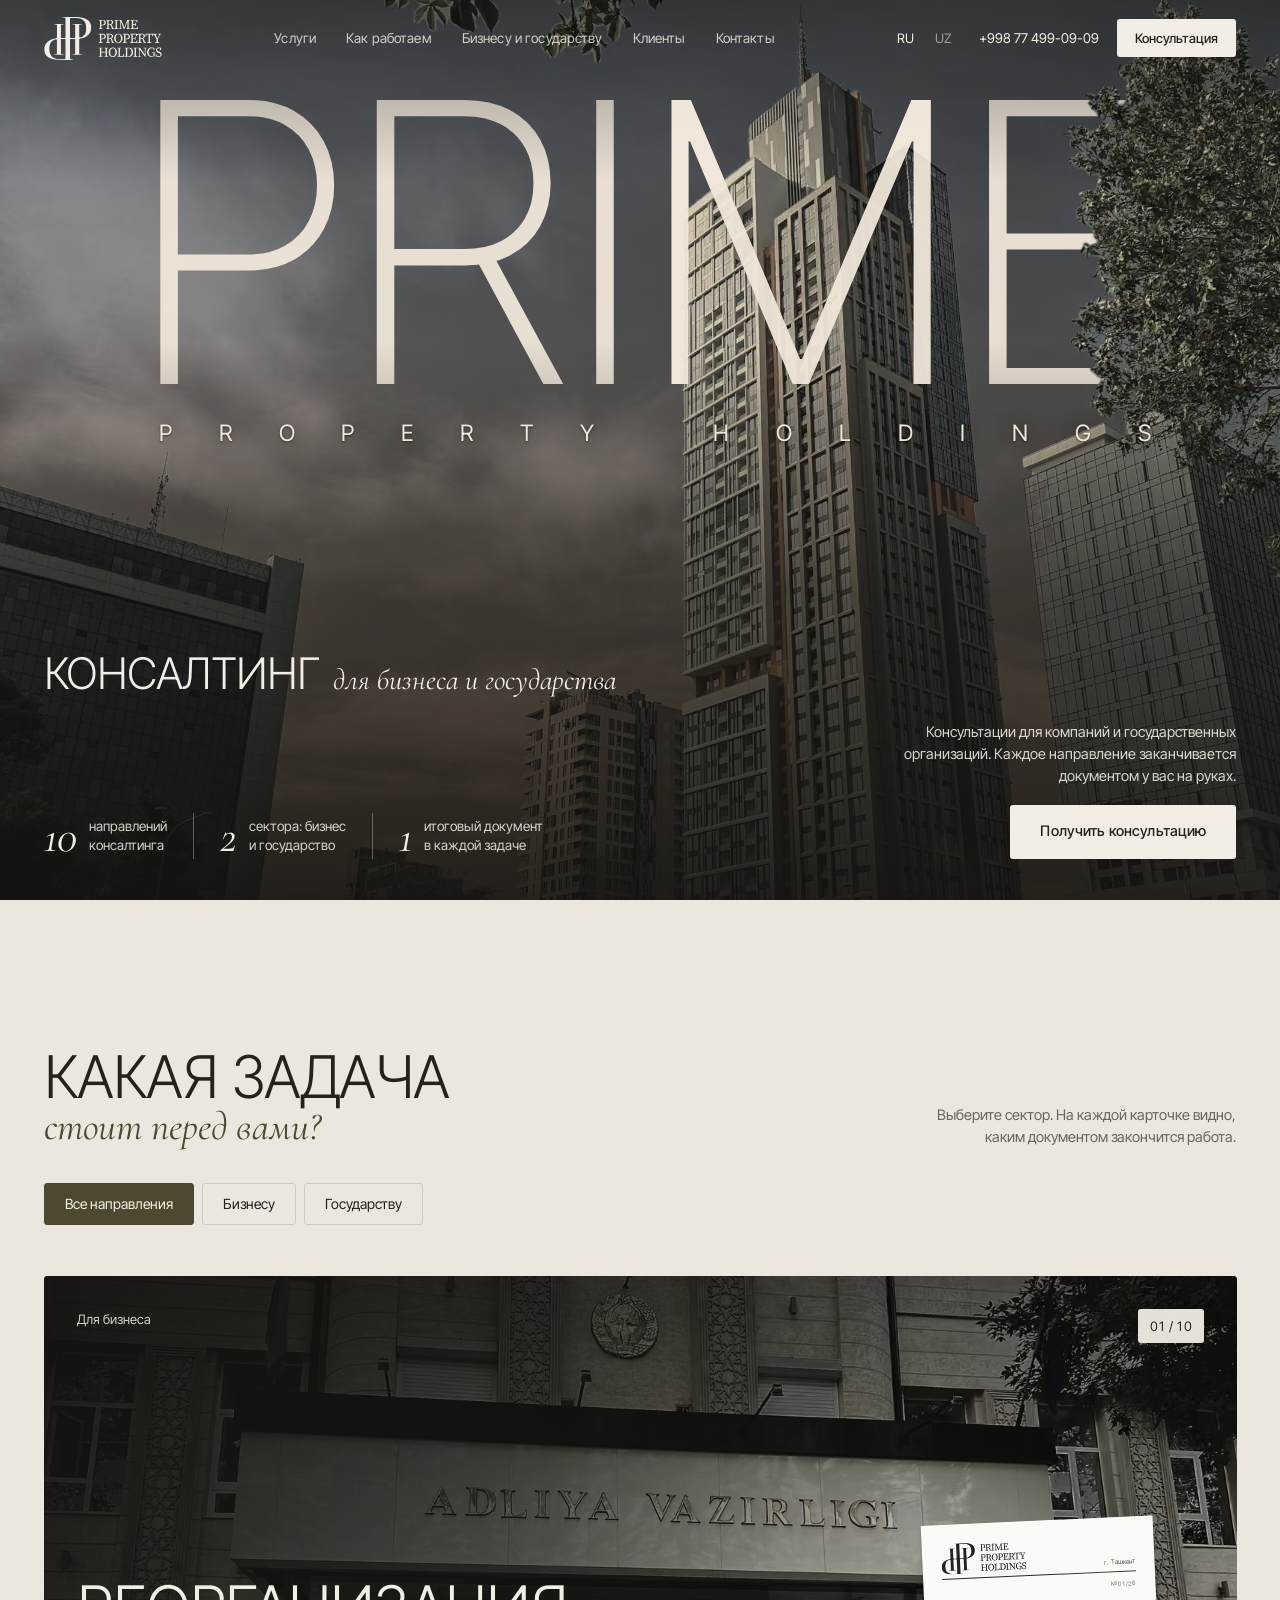
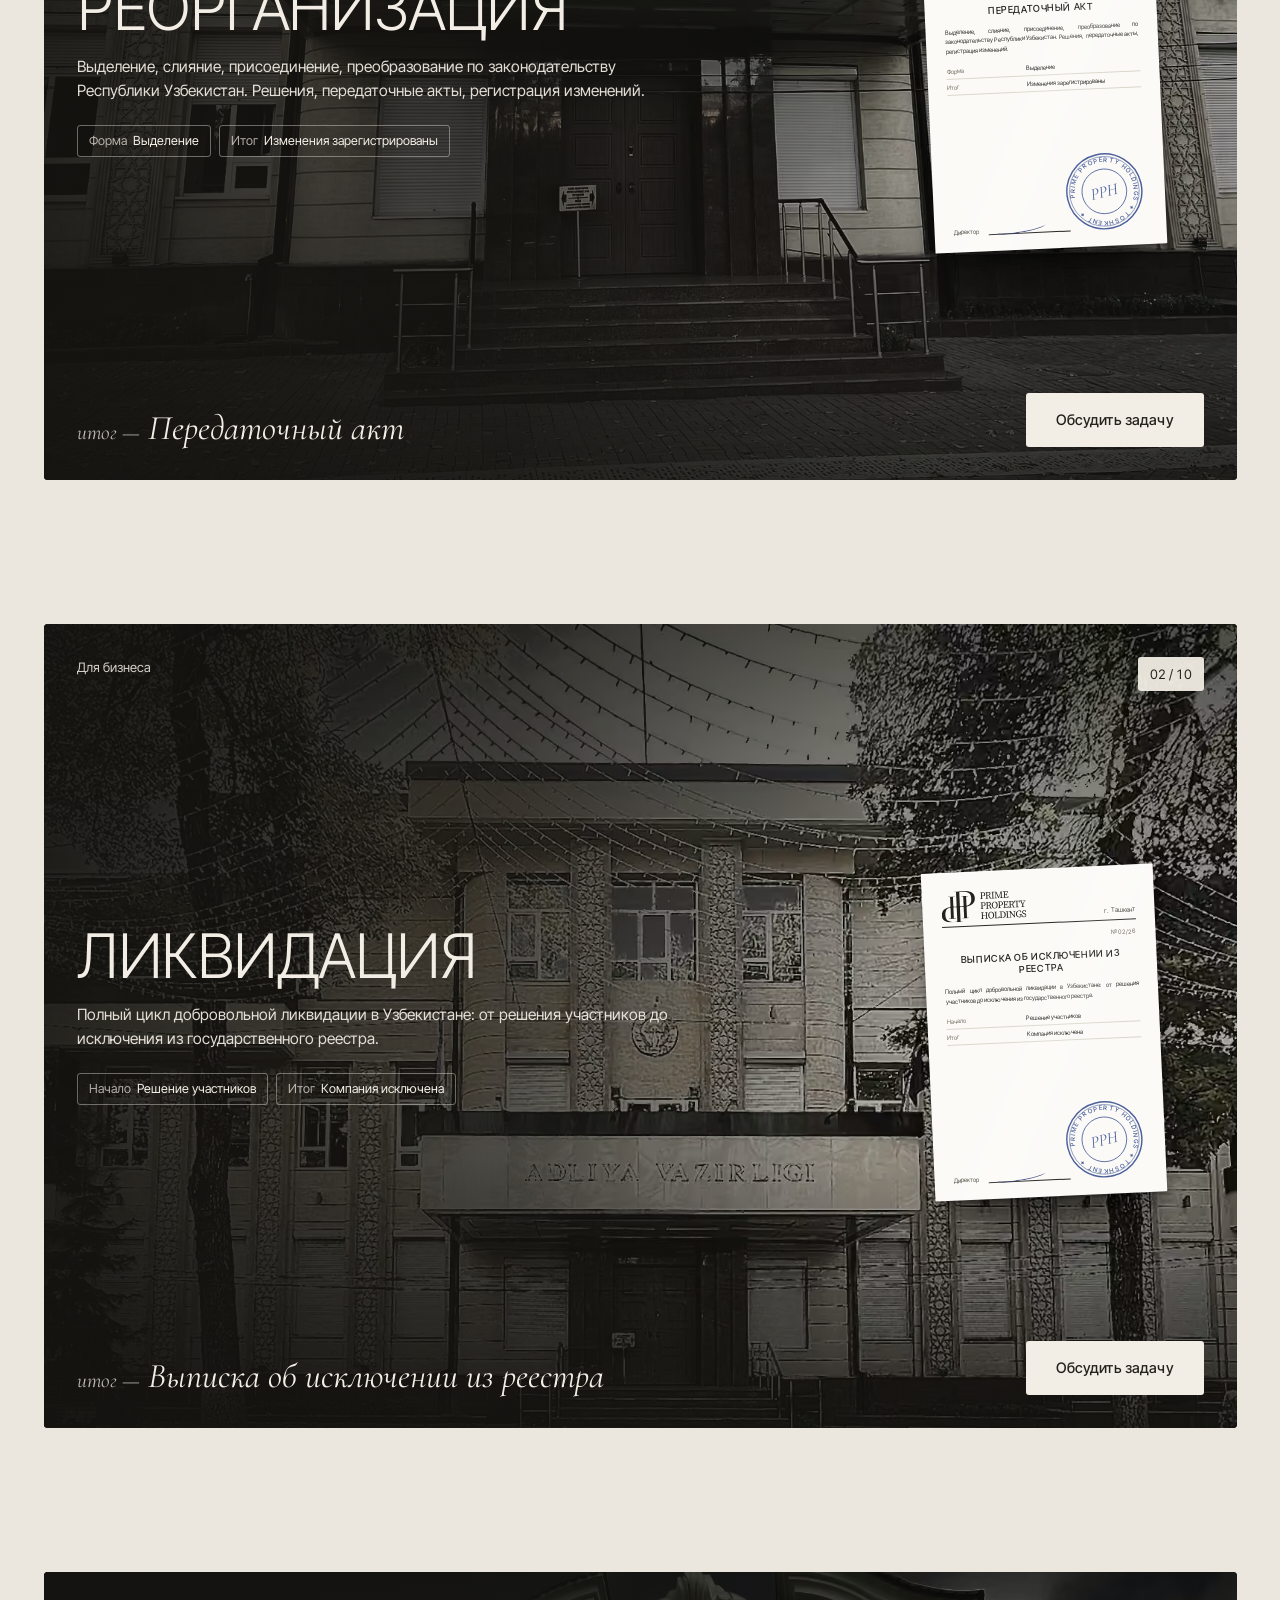
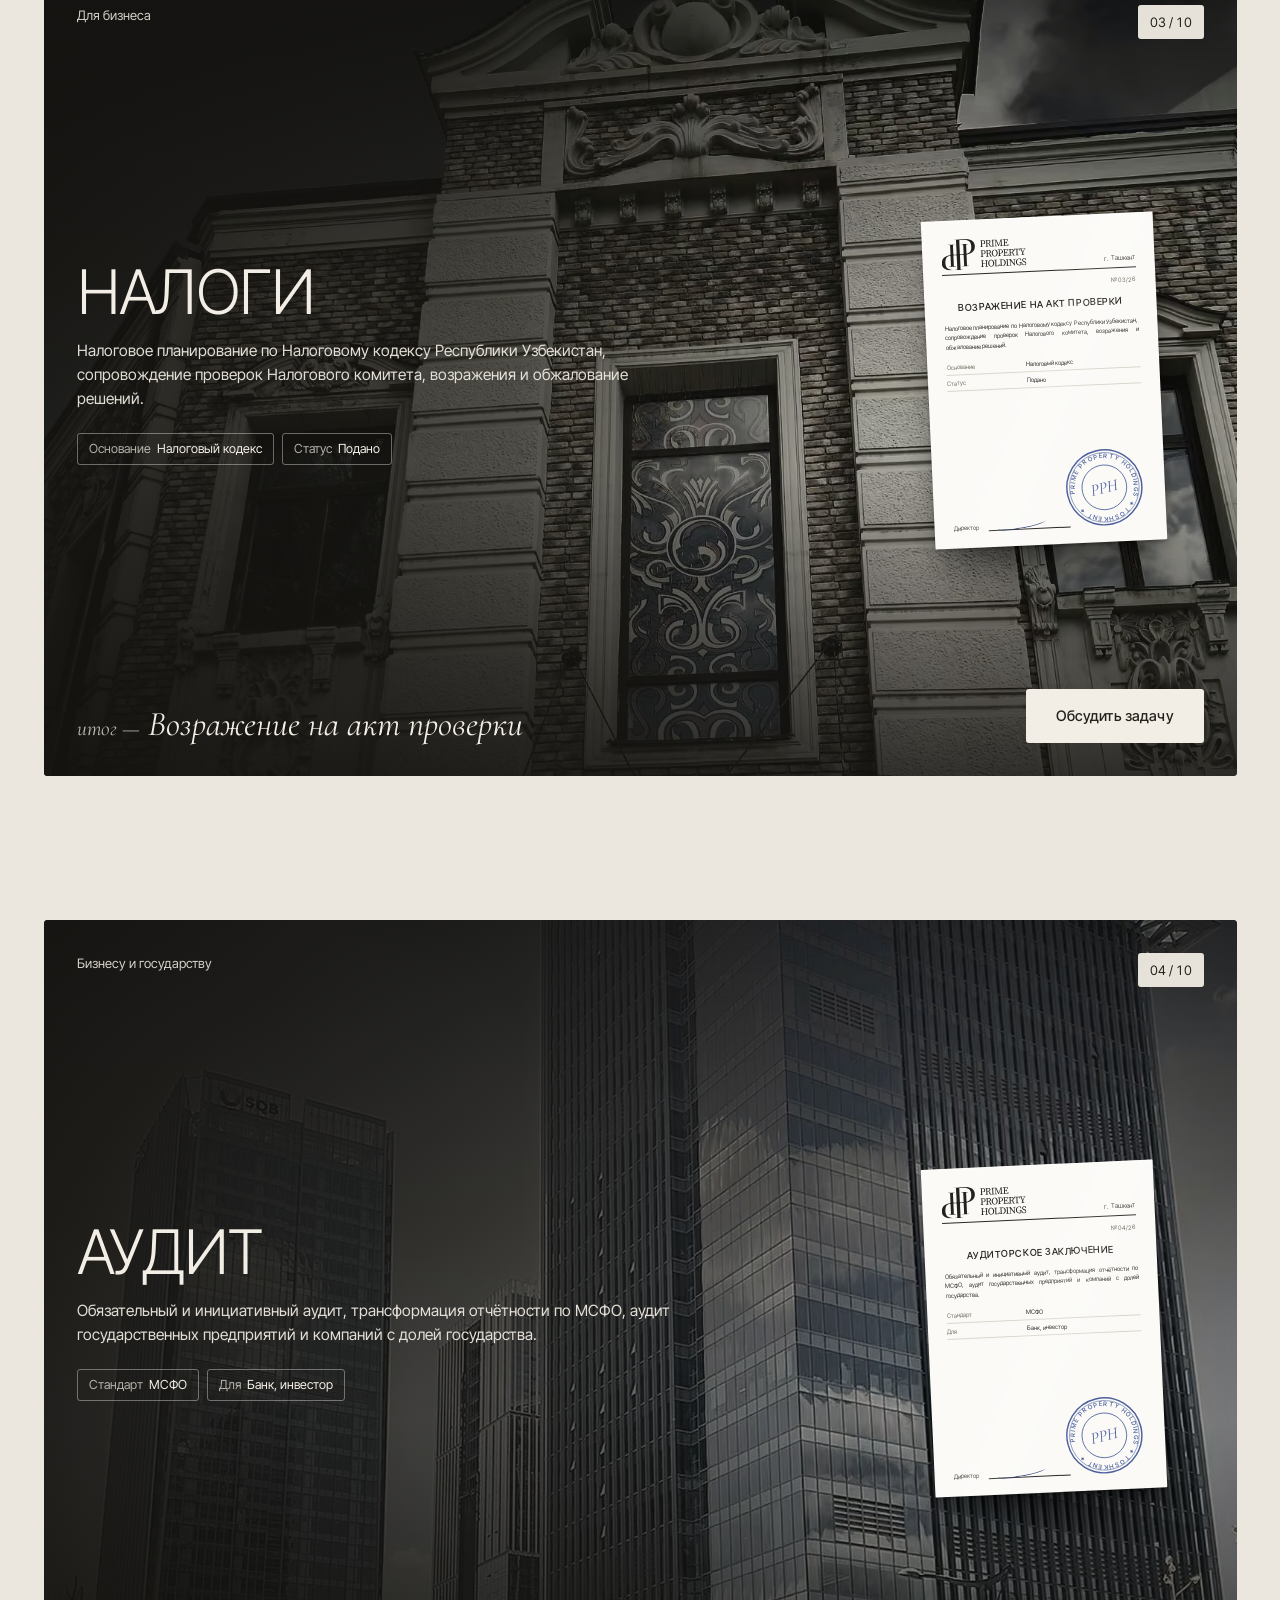
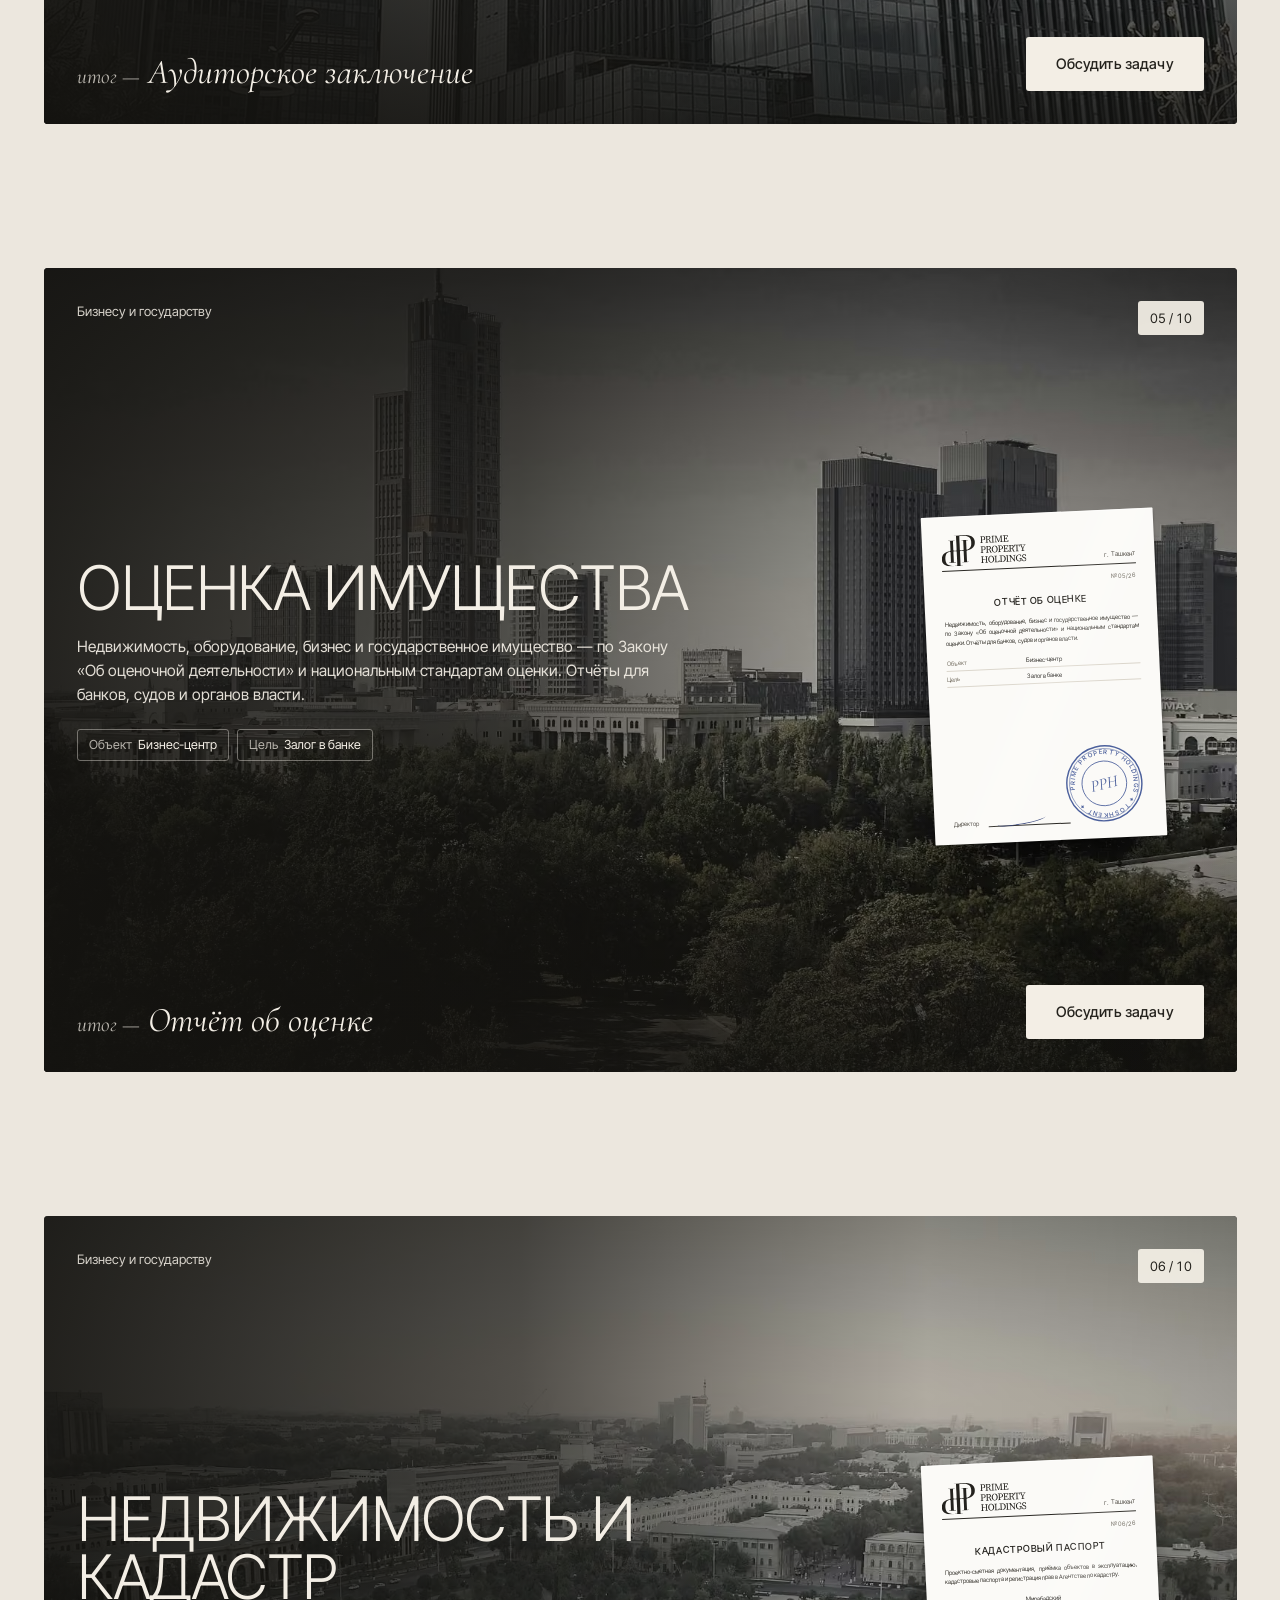
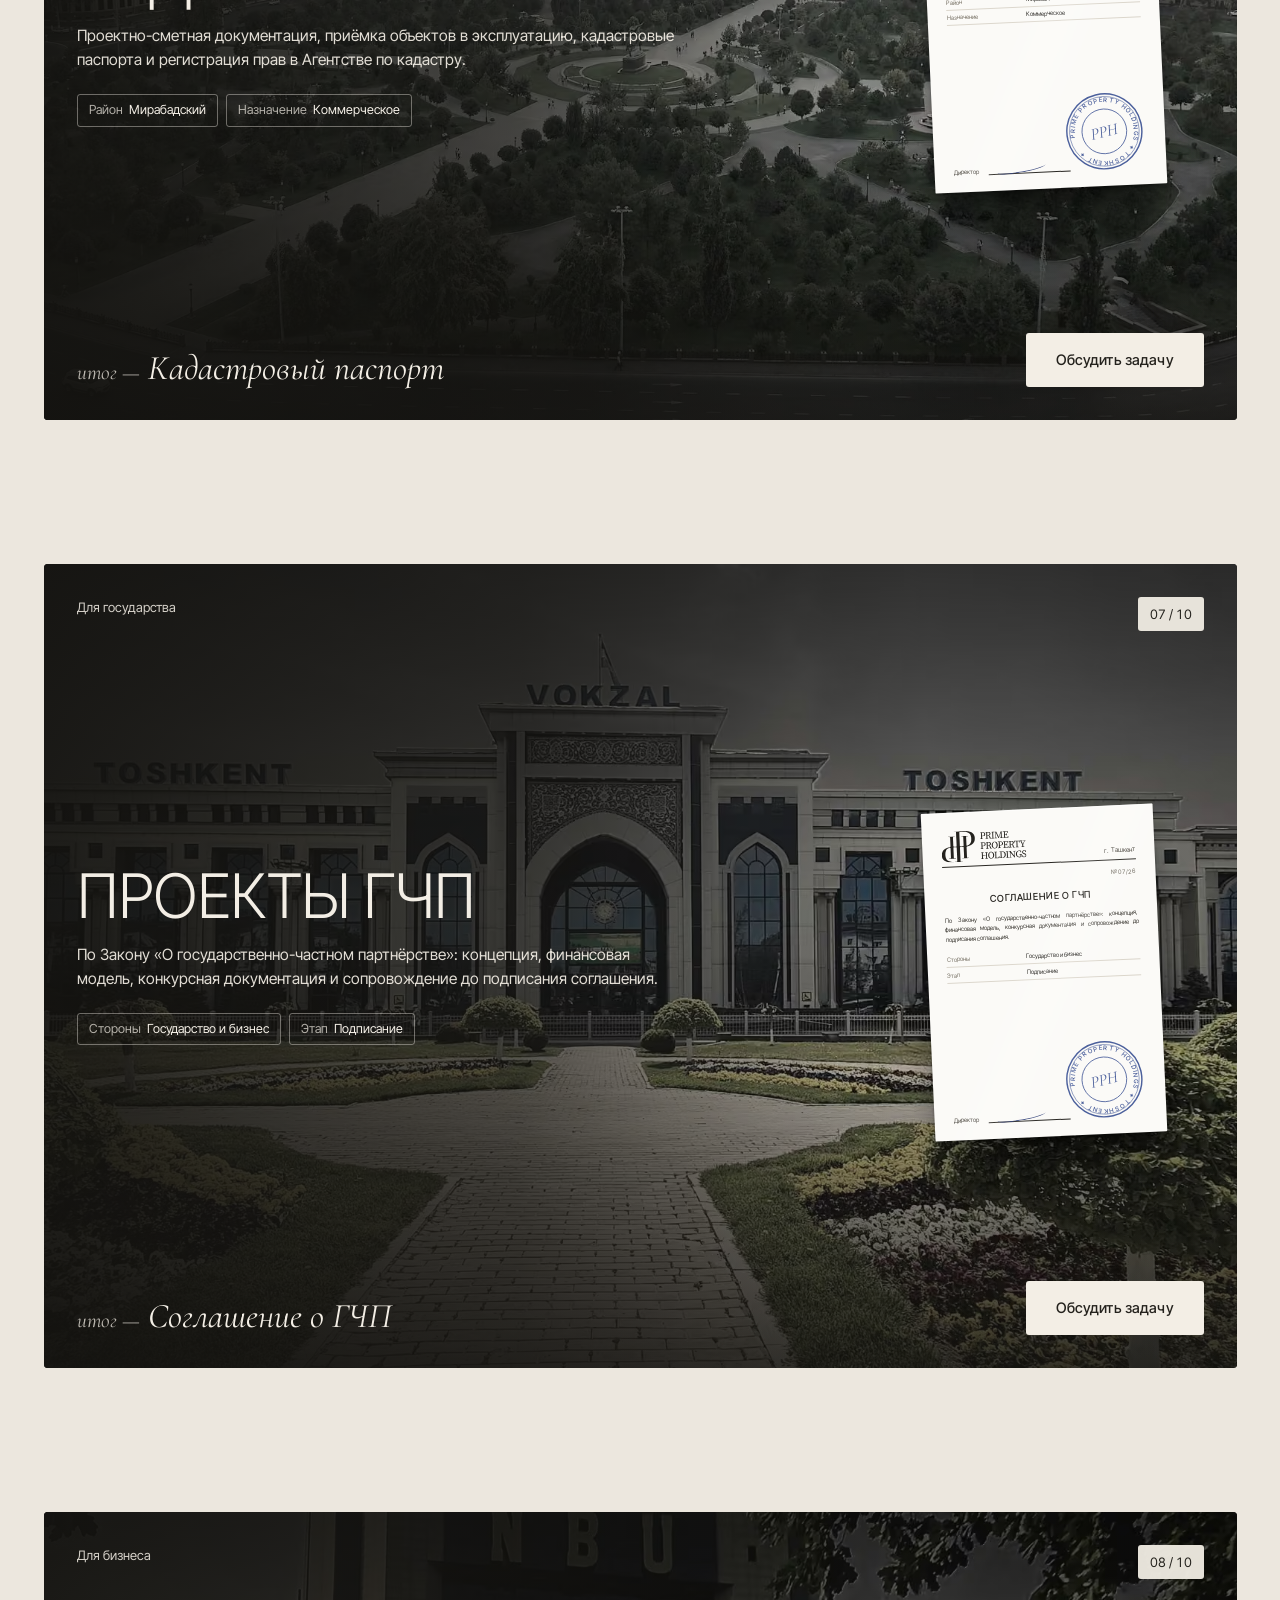
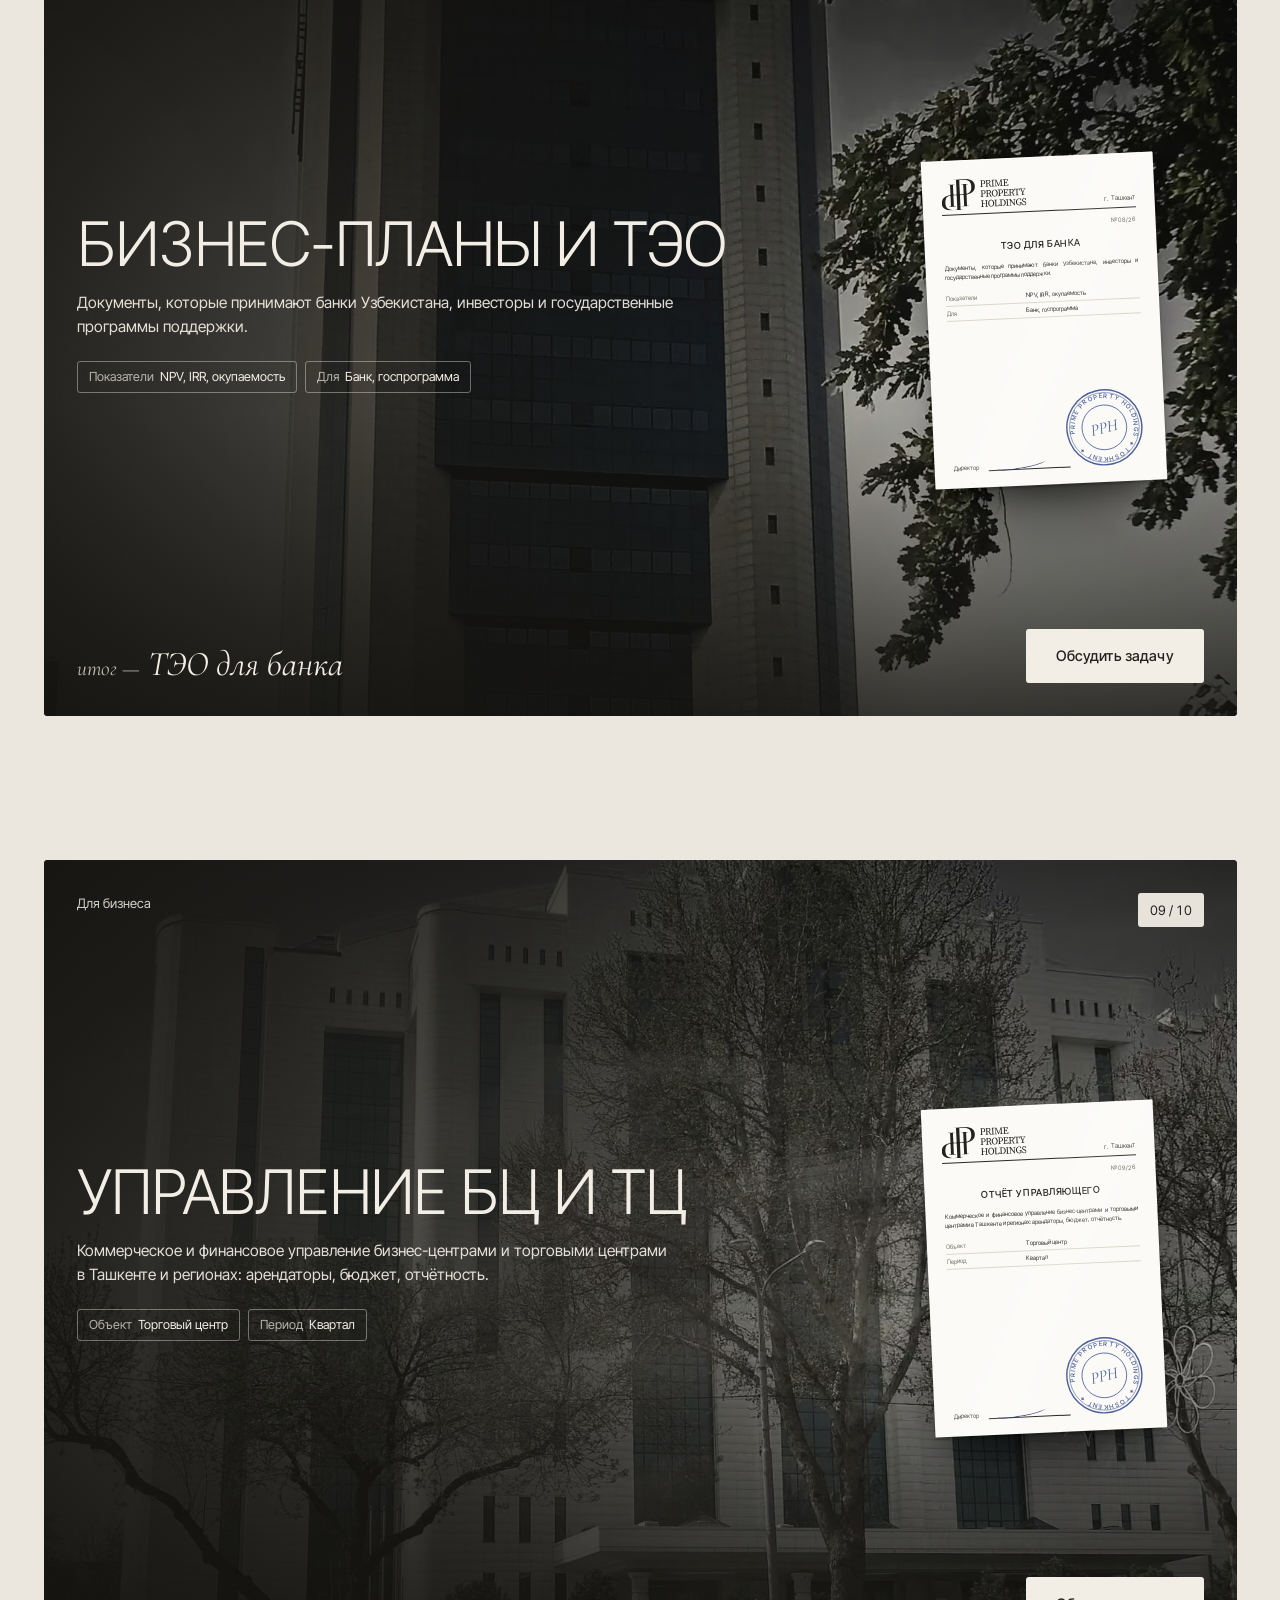
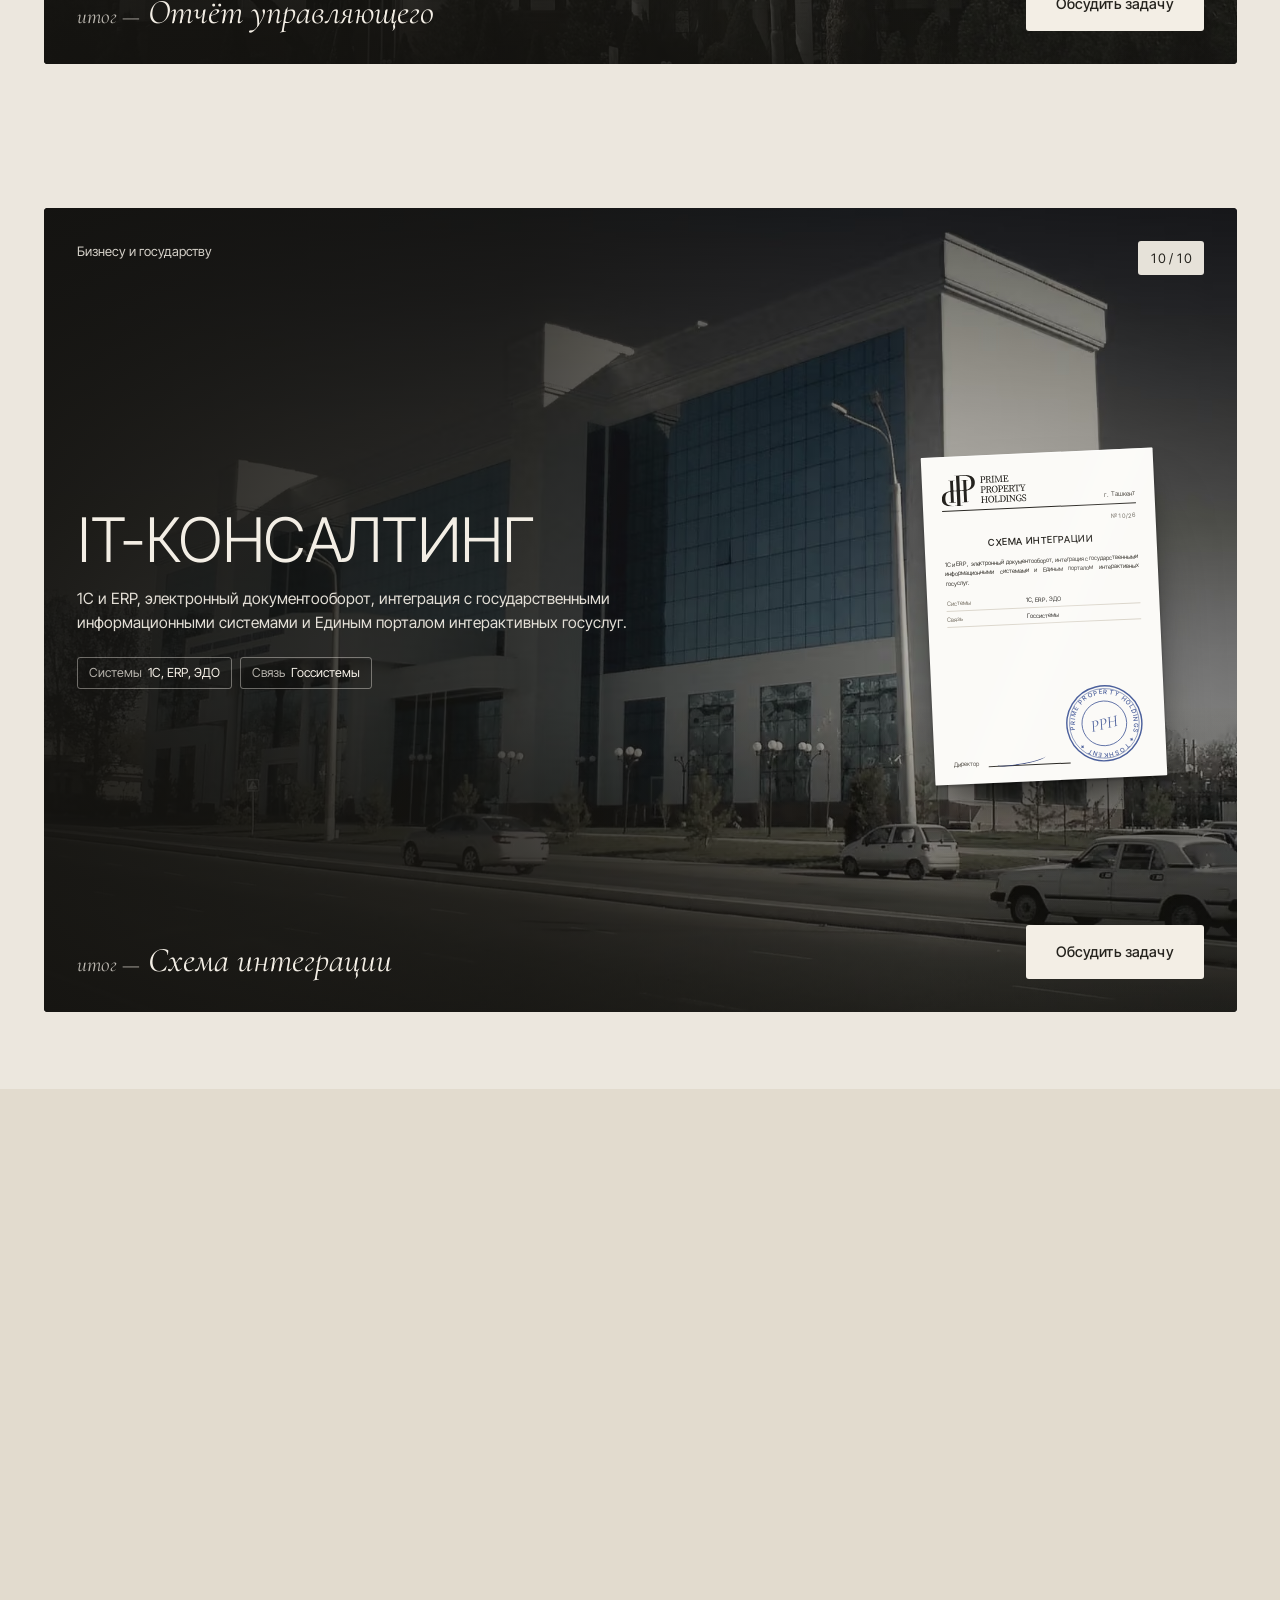
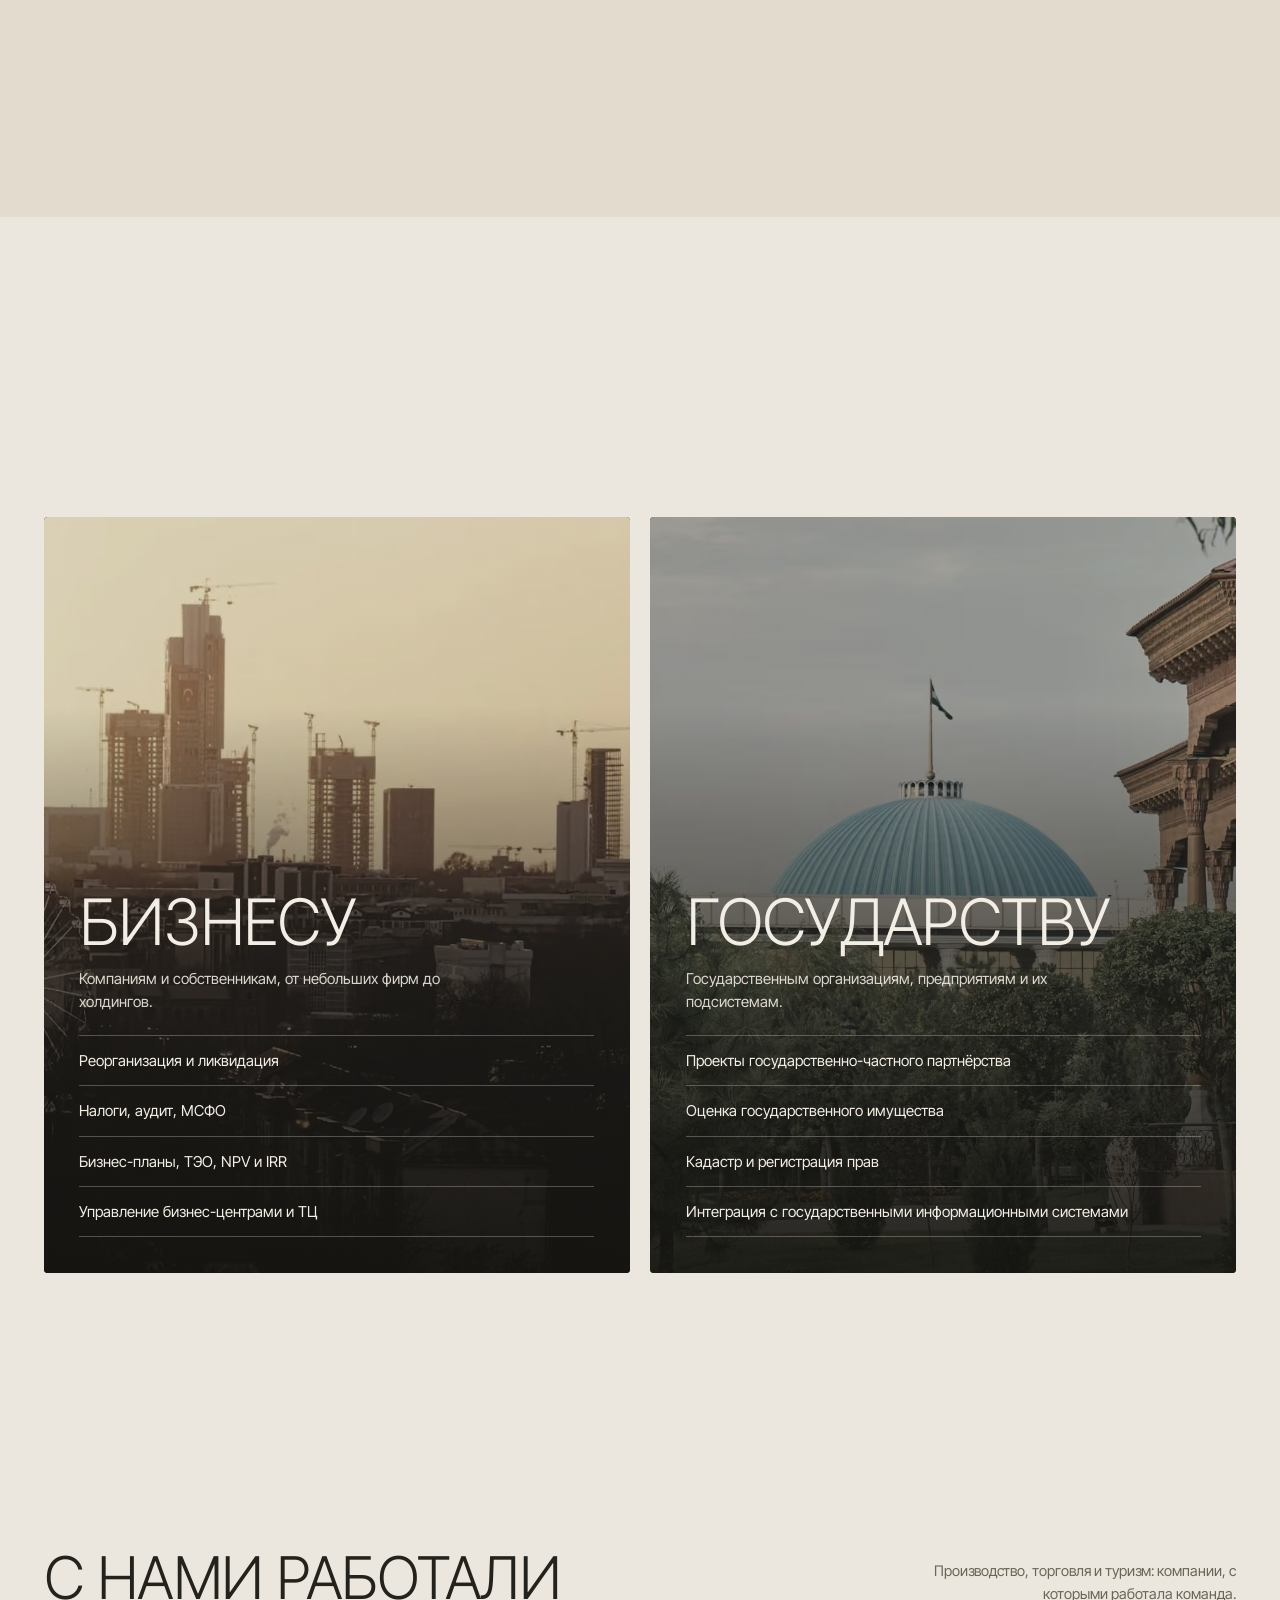
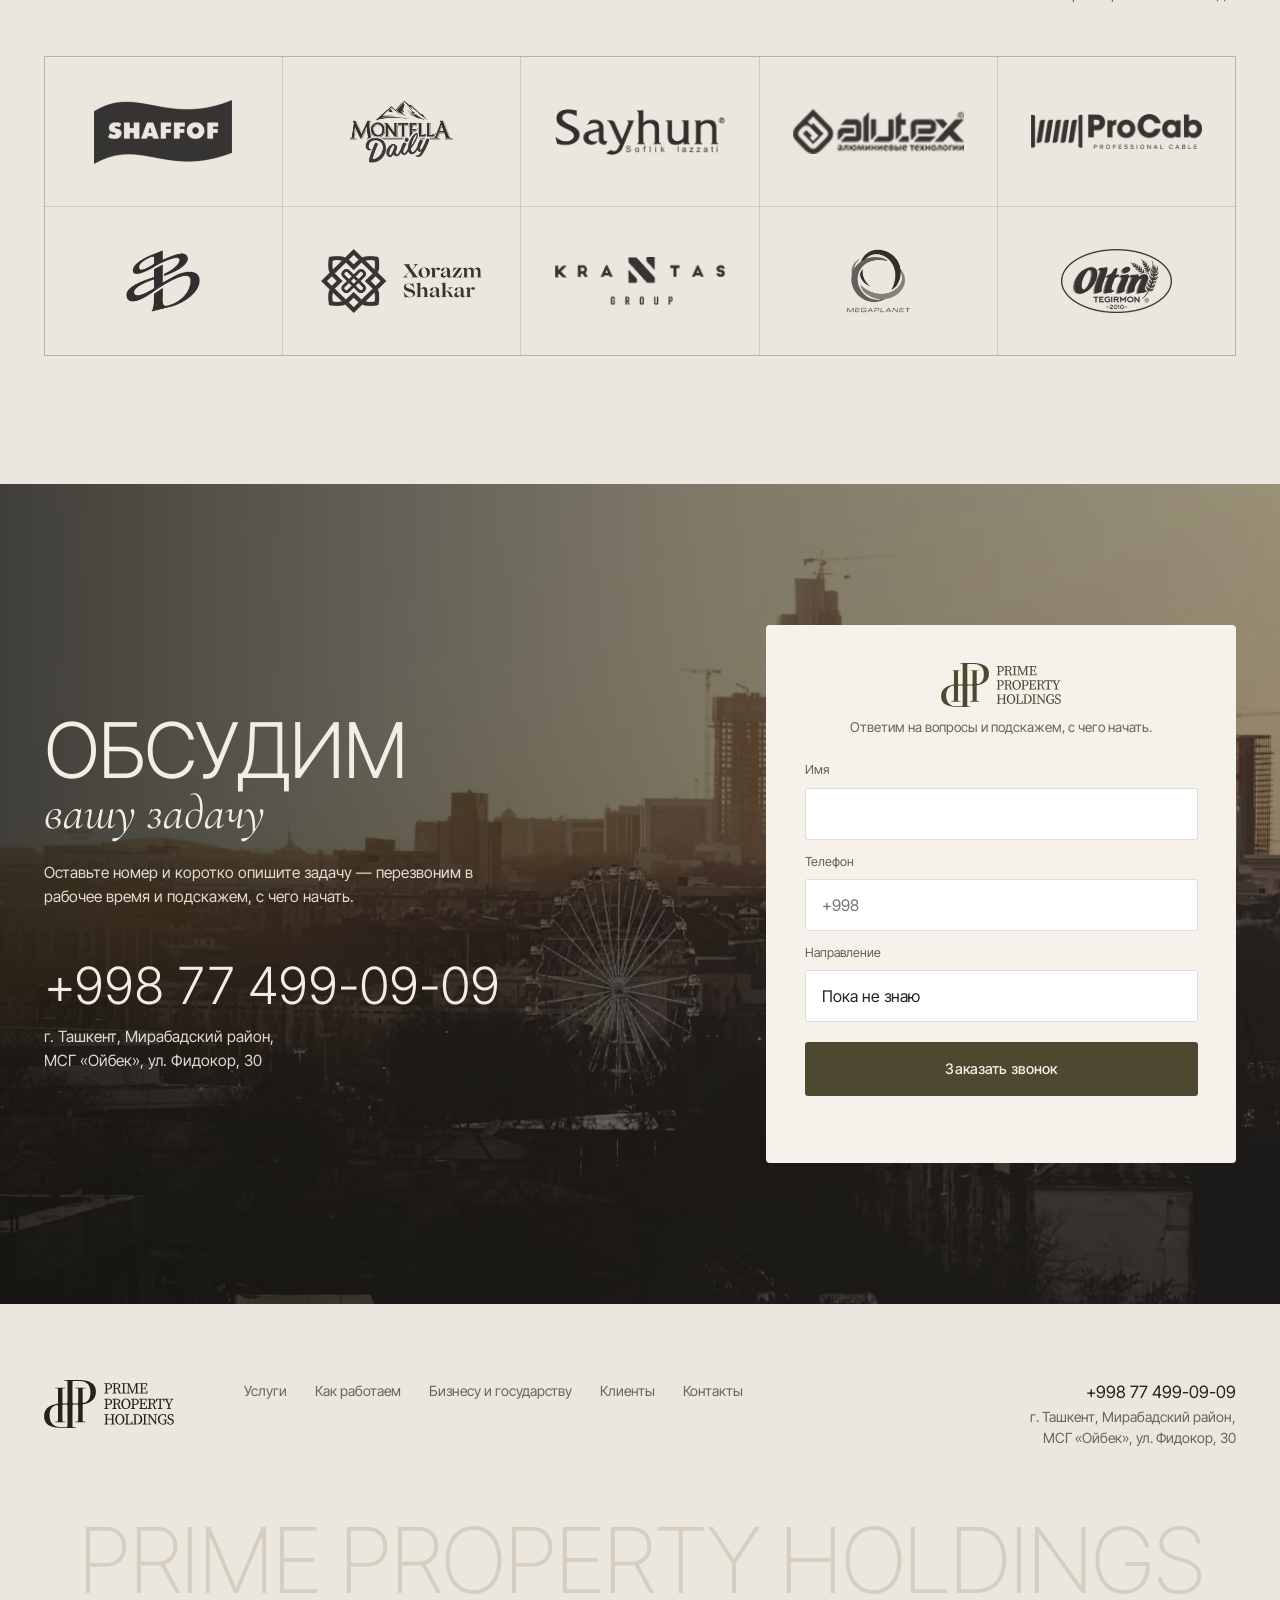
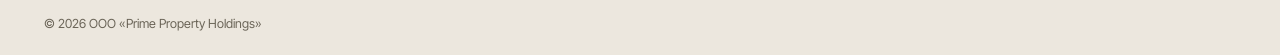
==== commit 87b894e0: "Prime: full-name lockup (PRIME + Property Holdings, M in front of tower, no drift), real Tashkent in" ====
--- a/v3/index.html
+++ b/v3/index.html
@@ -9,9 +9,9 @@
 <link rel="preload" href="fonts/inter-tight-cyrillic-200-normal.woff2" as="font" type="font/woff2" crossorigin>
 <link rel="preload" href="fonts/inter-tight-cyrillic-400-normal.woff2" as="font" type="font/woff2" crossorigin>
 <link rel="preload" href="fonts/inter-tight-latin-200-normal.woff2" as="font" type="font/woff2" crossorigin>
-<link rel="stylesheet" href="p.css?v=1552r">
-<link rel="preload" as="image" href="img/p-hero.avif?v=1552r" type="image/avif" media="(min-aspect-ratio: 4/5)" fetchpriority="high">
-<link rel="preload" as="image" href="img/p-hero-m.avif?v=1552r" type="image/avif" media="(max-aspect-ratio: 4/5)" fetchpriority="high">
+<link rel="stylesheet" href="p.css?v=2000">
+<link rel="preload" as="image" href="img/p-hero.avif?v=2000" type="image/avif" media="(min-aspect-ratio: 4/5)" fetchpriority="high">
+<link rel="preload" as="image" href="img/p-hero-m.avif?v=2000" type="image/avif" media="(max-aspect-ratio: 4/5)" fetchpriority="high">
 <meta name="theme-color" content="#2a2824">
 <script>document.documentElement.classList.add('js')</script>
 <style id="pph-back-css">html,body{overflow-x:clip}</style></head>
@@ -30,16 +30,16 @@
 </header>
 
 <main>
-  <!-- Hero: the brand word stands behind the real towers of Tashkent (Nest One) -->
+  <!-- Hero: the company name over the real towers of Tashkent (Nest One) -->
   <section class="hero" aria-labelledby="h1">
     <div class="hero__stage">
       <div class="hero__img hero__bg" aria-hidden="true"></div>
-      <p class="hero__word" aria-hidden="true"><span>PRIME</span></p>
+      <p class="hero__word" aria-hidden="true"><span class="hero__lock"><span class="w">PRIME</span><span class="hero__sub"><span>P</span><span>R</span><span>O</span><span>P</span><span>E</span><span>R</span><span>T</span><span>Y</span><span class="gap"></span><span>H</span><span>O</span><span>L</span><span>D</span><span>I</span><span>N</span><span>G</span><span>S</span></span></span></p>
       <div class="hero__img hero__fg" aria-hidden="true"></div>
-      <p class="hero__word hero__word--front" aria-hidden="true"><span>PRI<b>M</b><i>E</i></span></p>
+      <p class="hero__word hero__word--front" aria-hidden="true"><span class="hero__lock"><span class="w">PRI<b>M</b><i>E</i></span><span class="hero__sub"><span>P</span><span>R</span><span>O</span><span>P</span><span>E</span><span>R</span><span>T</span><span>Y</span><span class="gap"></span><span>H</span><span>O</span><span>L</span><span>D</span><span>I</span><span>N</span><span>G</span><span>S</span></span></span></p>
       <i class="hero__shade" aria-hidden="true"></i>
       <div class="hero__foot">
-        <h1 class="hero__title" id="h1"><span class="cap">Консалтинг</span> <em>для бизнеса и государства</em></h1>
+        <h1 class="hero__title" id="h1"><span class="sr">Prime Property Holdings. </span><span class="cap">Консалтинг</span> <em>для бизнеса и государства</em></h1>
         <div class="hero__row">
           <dl class="hero__facts">
             <div><dt>10</dt><dd>направлений<br>консалтинга</dd></div>
@@ -67,7 +67,7 @@
       </div>
     </header>
     <div class="deck">
-    <article class="sc" data-sec="b" style="--bg:url(img/p-s01.webp?v=1552r);--bg-a:url(img/p-s01.avif?v=1552r);--bgm:url(img/p-s01-m.webp?v=1552r);--bgm-a:url(img/p-s01-m.avif?v=1552r)">
+    <article class="sc" data-sec="b" style="--bg:url(img/p-s01.webp?v=2000);--bg-a:url(img/p-s01.avif?v=2000);--bgm:url(img/p-s01-m.webp?v=2000);--bgm-a:url(img/p-s01-m.avif?v=2000)">
         <div class="sc__in">
           <div class="sc__ph" aria-hidden="true"></div>
           <header class="sc__top">
@@ -83,9 +83,18 @@
             <p class="sc__doc"><span>итог —</span> <em>Передаточный акт</em></p>
             <a class="btn btn--light" href="#contact" data-topic="Реорганизация">Обсудить задачу</a>
           </footer>
-        </div>
-      </article>
-    <article class="sc" data-sec="b" style="--bg:url(img/p-s02.webp?v=1552r);--bg-a:url(img/p-s02.avif?v=1552r);--bgm:url(img/p-s02-m.webp?v=1552r);--bgm-a:url(img/p-s02-m.avif?v=1552r)">
+<figure class="pdoc" aria-hidden="true">
+            <div class="pdoc__h"><span class="pdoc__logo logo"></span><span>г. Ташкент</span></div>
+            <p class="pdoc__no">№ 01/26</p>
+            <p class="pdoc__t">Передаточный акт</p>
+            <p class="pdoc__p">Выделение, слияние, присоединение, преобразование по законодательству Республики Узбекистан. Решения, передаточные акты, регистрация изменений.</p>
+            <dl class="pdoc__rows"><div><dt>Форма</dt><dd>Выделение</dd></div><div><dt>Итог</dt><dd>Изменения зарегистрированы</dd></div></dl>
+            <div class="pdoc__sg"><span>Директор</span><i></i></div>
+            <svg class="pdoc__seal" viewBox="0 0 120 120"><defs><path id="sl1" d="M60,60 m-45,0 a45,45 0 1,1 90,0 a45,45 0 1,1 -90,0"/></defs><g fill="none" stroke="currentColor"><circle cx="60" cy="60" r="57" stroke-width="2.2"/><circle cx="60" cy="60" r="53" stroke-width=".8"/><circle cx="60" cy="60" r="34" stroke-width="1.2"/></g><text font-size="9.4" letter-spacing="2.1" fill="currentColor" font-family="IT,Arial" font-weight="500"><textPath href="#sl1">PRIME PROPERTY HOLDINGS ✦ TOSHKENT ✦</textPath></text><text x="60" y="68" text-anchor="middle" font-family="CG,Georgia,serif" font-size="25" font-style="italic" fill="currentColor">PPH</text></svg>
+          </figure>
+        </div>
+      </article>
+    <article class="sc" data-sec="b" style="--bg:url(img/p-s02.webp?v=2000);--bg-a:url(img/p-s02.avif?v=2000);--bgm:url(img/p-s02-m.webp?v=2000);--bgm-a:url(img/p-s02-m.avif?v=2000)">
         <div class="sc__in">
           <div class="sc__ph" aria-hidden="true"></div>
           <header class="sc__top">
@@ -101,9 +110,18 @@
             <p class="sc__doc"><span>итог —</span> <em>Выписка об исключении из реестра</em></p>
             <a class="btn btn--light" href="#contact" data-topic="Ликвидация">Обсудить задачу</a>
           </footer>
-        </div>
-      </article>
-    <article class="sc" data-sec="b" style="--bg:url(img/p-s03.webp?v=1552r);--bg-a:url(img/p-s03.avif?v=1552r);--bgm:url(img/p-s03-m.webp?v=1552r);--bgm-a:url(img/p-s03-m.avif?v=1552r)">
+<figure class="pdoc" aria-hidden="true">
+            <div class="pdoc__h"><span class="pdoc__logo logo"></span><span>г. Ташкент</span></div>
+            <p class="pdoc__no">№ 02/26</p>
+            <p class="pdoc__t">Выписка об исключении из реестра</p>
+            <p class="pdoc__p">Полный цикл добровольной ликвидации в Узбекистане: от решения участников до исключения из государственного реестра.</p>
+            <dl class="pdoc__rows"><div><dt>Начало</dt><dd>Решение участников</dd></div><div><dt>Итог</dt><dd>Компания исключена</dd></div></dl>
+            <div class="pdoc__sg"><span>Директор</span><i></i></div>
+            <svg class="pdoc__seal" viewBox="0 0 120 120"><defs><path id="sl2" d="M60,60 m-45,0 a45,45 0 1,1 90,0 a45,45 0 1,1 -90,0"/></defs><g fill="none" stroke="currentColor"><circle cx="60" cy="60" r="57" stroke-width="2.2"/><circle cx="60" cy="60" r="53" stroke-width=".8"/><circle cx="60" cy="60" r="34" stroke-width="1.2"/></g><text font-size="9.4" letter-spacing="2.1" fill="currentColor" font-family="IT,Arial" font-weight="500"><textPath href="#sl2">PRIME PROPERTY HOLDINGS ✦ TOSHKENT ✦</textPath></text><text x="60" y="68" text-anchor="middle" font-family="CG,Georgia,serif" font-size="25" font-style="italic" fill="currentColor">PPH</text></svg>
+          </figure>
+        </div>
+      </article>
+    <article class="sc" data-sec="b" style="--bg:url(img/p-s03.webp?v=2000);--bg-a:url(img/p-s03.avif?v=2000);--bgm:url(img/p-s03-m.webp?v=2000);--bgm-a:url(img/p-s03-m.avif?v=2000)">
         <div class="sc__in">
           <div class="sc__ph" aria-hidden="true"></div>
           <header class="sc__top">
@@ -119,9 +137,18 @@
             <p class="sc__doc"><span>итог —</span> <em>Возражение на акт проверки</em></p>
             <a class="btn btn--light" href="#contact" data-topic="Налоги">Обсудить задачу</a>
           </footer>
-        </div>
-      </article>
-    <article class="sc" data-sec="bg" style="--bg:url(img/p-s04.webp?v=1552r);--bg-a:url(img/p-s04.avif?v=1552r);--bgm:url(img/p-s04-m.webp?v=1552r);--bgm-a:url(img/p-s04-m.avif?v=1552r)">
+<figure class="pdoc" aria-hidden="true">
+            <div class="pdoc__h"><span class="pdoc__logo logo"></span><span>г. Ташкент</span></div>
+            <p class="pdoc__no">№ 03/26</p>
+            <p class="pdoc__t">Возражение на акт проверки</p>
+            <p class="pdoc__p">Налоговое планирование по Налоговому кодексу Республики Узбекистан, сопровождение проверок Налогового комитета, возражения и обжалование решений.</p>
+            <dl class="pdoc__rows"><div><dt>Основание</dt><dd>Налоговый кодекс</dd></div><div><dt>Статус</dt><dd>Подано</dd></div></dl>
+            <div class="pdoc__sg"><span>Директор</span><i></i></div>
+            <svg class="pdoc__seal" viewBox="0 0 120 120"><defs><path id="sl3" d="M60,60 m-45,0 a45,45 0 1,1 90,0 a45,45 0 1,1 -90,0"/></defs><g fill="none" stroke="currentColor"><circle cx="60" cy="60" r="57" stroke-width="2.2"/><circle cx="60" cy="60" r="53" stroke-width=".8"/><circle cx="60" cy="60" r="34" stroke-width="1.2"/></g><text font-size="9.4" letter-spacing="2.1" fill="currentColor" font-family="IT,Arial" font-weight="500"><textPath href="#sl3">PRIME PROPERTY HOLDINGS ✦ TOSHKENT ✦</textPath></text><text x="60" y="68" text-anchor="middle" font-family="CG,Georgia,serif" font-size="25" font-style="italic" fill="currentColor">PPH</text></svg>
+          </figure>
+        </div>
+      </article>
+    <article class="sc" data-sec="bg" style="--bg:url(img/p-s04.webp?v=2000);--bg-a:url(img/p-s04.avif?v=2000);--bgm:url(img/p-s04-m.webp?v=2000);--bgm-a:url(img/p-s04-m.avif?v=2000)">
         <div class="sc__in">
           <div class="sc__ph" aria-hidden="true"></div>
           <header class="sc__top">
@@ -137,9 +164,18 @@
             <p class="sc__doc"><span>итог —</span> <em>Аудиторское заключение</em></p>
             <a class="btn btn--light" href="#contact" data-topic="Аудит">Обсудить задачу</a>
           </footer>
-        </div>
-      </article>
-    <article class="sc" data-sec="bg" style="--bg:url(img/p-s05.webp?v=1552r);--bg-a:url(img/p-s05.avif?v=1552r);--bgm:url(img/p-s05-m.webp?v=1552r);--bgm-a:url(img/p-s05-m.avif?v=1552r)">
+<figure class="pdoc" aria-hidden="true">
+            <div class="pdoc__h"><span class="pdoc__logo logo"></span><span>г. Ташкент</span></div>
+            <p class="pdoc__no">№ 04/26</p>
+            <p class="pdoc__t">Аудиторское заключение</p>
+            <p class="pdoc__p">Обязательный и инициативный аудит, трансформация отчётности по МСФО, аудит государственных предприятий и компаний с долей государства.</p>
+            <dl class="pdoc__rows"><div><dt>Стандарт</dt><dd>МСФО</dd></div><div><dt>Для</dt><dd>Банк, инвестор</dd></div></dl>
+            <div class="pdoc__sg"><span>Директор</span><i></i></div>
+            <svg class="pdoc__seal" viewBox="0 0 120 120"><defs><path id="sl4" d="M60,60 m-45,0 a45,45 0 1,1 90,0 a45,45 0 1,1 -90,0"/></defs><g fill="none" stroke="currentColor"><circle cx="60" cy="60" r="57" stroke-width="2.2"/><circle cx="60" cy="60" r="53" stroke-width=".8"/><circle cx="60" cy="60" r="34" stroke-width="1.2"/></g><text font-size="9.4" letter-spacing="2.1" fill="currentColor" font-family="IT,Arial" font-weight="500"><textPath href="#sl4">PRIME PROPERTY HOLDINGS ✦ TOSHKENT ✦</textPath></text><text x="60" y="68" text-anchor="middle" font-family="CG,Georgia,serif" font-size="25" font-style="italic" fill="currentColor">PPH</text></svg>
+          </figure>
+        </div>
+      </article>
+    <article class="sc" data-sec="bg" style="--bg:url(img/p-s05.webp?v=2000);--bg-a:url(img/p-s05.avif?v=2000);--bgm:url(img/p-s05-m.webp?v=2000);--bgm-a:url(img/p-s05-m.avif?v=2000)">
         <div class="sc__in">
           <div class="sc__ph" aria-hidden="true"></div>
           <header class="sc__top">
@@ -155,9 +191,18 @@
             <p class="sc__doc"><span>итог —</span> <em>Отчёт об оценке</em></p>
             <a class="btn btn--light" href="#contact" data-topic="Оценка имущества">Обсудить задачу</a>
           </footer>
-        </div>
-      </article>
-    <article class="sc" data-sec="bg" style="--bg:url(img/p-s06.webp?v=1552r);--bg-a:url(img/p-s06.avif?v=1552r);--bgm:url(img/p-s06-m.webp?v=1552r);--bgm-a:url(img/p-s06-m.avif?v=1552r)">
+<figure class="pdoc" aria-hidden="true">
+            <div class="pdoc__h"><span class="pdoc__logo logo"></span><span>г. Ташкент</span></div>
+            <p class="pdoc__no">№ 05/26</p>
+            <p class="pdoc__t">Отчёт об оценке</p>
+            <p class="pdoc__p">Недвижимость, оборудование, бизнес и государственное имущество — по Закону «Об оценочной деятельности» и национальным стандартам оценки. Отчёты для банков, судов и органов власти.</p>
+            <dl class="pdoc__rows"><div><dt>Объект</dt><dd>Бизнес-центр</dd></div><div><dt>Цель</dt><dd>Залог в банке</dd></div></dl>
+            <div class="pdoc__sg"><span>Директор</span><i></i></div>
+            <svg class="pdoc__seal" viewBox="0 0 120 120"><defs><path id="sl5" d="M60,60 m-45,0 a45,45 0 1,1 90,0 a45,45 0 1,1 -90,0"/></defs><g fill="none" stroke="currentColor"><circle cx="60" cy="60" r="57" stroke-width="2.2"/><circle cx="60" cy="60" r="53" stroke-width=".8"/><circle cx="60" cy="60" r="34" stroke-width="1.2"/></g><text font-size="9.4" letter-spacing="2.1" fill="currentColor" font-family="IT,Arial" font-weight="500"><textPath href="#sl5">PRIME PROPERTY HOLDINGS ✦ TOSHKENT ✦</textPath></text><text x="60" y="68" text-anchor="middle" font-family="CG,Georgia,serif" font-size="25" font-style="italic" fill="currentColor">PPH</text></svg>
+          </figure>
+        </div>
+      </article>
+    <article class="sc" data-sec="bg" style="--bg:url(img/p-s06.webp?v=2000);--bg-a:url(img/p-s06.avif?v=2000);--bgm:url(img/p-s06-m.webp?v=2000);--bgm-a:url(img/p-s06-m.avif?v=2000)">
         <div class="sc__in">
           <div class="sc__ph" aria-hidden="true"></div>
           <header class="sc__top">
@@ -173,9 +218,18 @@
             <p class="sc__doc"><span>итог —</span> <em>Кадастровый паспорт</em></p>
             <a class="btn btn--light" href="#contact" data-topic="Недвижимость и кадастр">Обсудить задачу</a>
           </footer>
-        </div>
-      </article>
-    <article class="sc" data-sec="g" style="--bg:url(img/p-s07.webp?v=1552r);--bg-a:url(img/p-s07.avif?v=1552r);--bgm:url(img/p-s07-m.webp?v=1552r);--bgm-a:url(img/p-s07-m.avif?v=1552r)">
+<figure class="pdoc" aria-hidden="true">
+            <div class="pdoc__h"><span class="pdoc__logo logo"></span><span>г. Ташкент</span></div>
+            <p class="pdoc__no">№ 06/26</p>
+            <p class="pdoc__t">Кадастровый паспорт</p>
+            <p class="pdoc__p">Проектно-сметная документация, приёмка объектов в эксплуатацию, кадастровые паспорта и регистрация прав в Агентстве по кадастру.</p>
+            <dl class="pdoc__rows"><div><dt>Район</dt><dd>Мирабадский</dd></div><div><dt>Назначение</dt><dd>Коммерческое</dd></div></dl>
+            <div class="pdoc__sg"><span>Директор</span><i></i></div>
+            <svg class="pdoc__seal" viewBox="0 0 120 120"><defs><path id="sl6" d="M60,60 m-45,0 a45,45 0 1,1 90,0 a45,45 0 1,1 -90,0"/></defs><g fill="none" stroke="currentColor"><circle cx="60" cy="60" r="57" stroke-width="2.2"/><circle cx="60" cy="60" r="53" stroke-width=".8"/><circle cx="60" cy="60" r="34" stroke-width="1.2"/></g><text font-size="9.4" letter-spacing="2.1" fill="currentColor" font-family="IT,Arial" font-weight="500"><textPath href="#sl6">PRIME PROPERTY HOLDINGS ✦ TOSHKENT ✦</textPath></text><text x="60" y="68" text-anchor="middle" font-family="CG,Georgia,serif" font-size="25" font-style="italic" fill="currentColor">PPH</text></svg>
+          </figure>
+        </div>
+      </article>
+    <article class="sc" data-sec="g" style="--bg:url(img/p-s07.webp?v=2000);--bg-a:url(img/p-s07.avif?v=2000);--bgm:url(img/p-s07-m.webp?v=2000);--bgm-a:url(img/p-s07-m.avif?v=2000)">
         <div class="sc__in">
           <div class="sc__ph" aria-hidden="true"></div>
           <header class="sc__top">
@@ -191,9 +245,18 @@
             <p class="sc__doc"><span>итог —</span> <em>Соглашение о ГЧП</em></p>
             <a class="btn btn--light" href="#contact" data-topic="Проекты ГЧП">Обсудить задачу</a>
           </footer>
-        </div>
-      </article>
-    <article class="sc" data-sec="b" style="--bg:url(img/p-s08.webp?v=1552r);--bg-a:url(img/p-s08.avif?v=1552r);--bgm:url(img/p-s08-m.webp?v=1552r);--bgm-a:url(img/p-s08-m.avif?v=1552r)">
+<figure class="pdoc" aria-hidden="true">
+            <div class="pdoc__h"><span class="pdoc__logo logo"></span><span>г. Ташкент</span></div>
+            <p class="pdoc__no">№ 07/26</p>
+            <p class="pdoc__t">Соглашение о ГЧП</p>
+            <p class="pdoc__p">По Закону «О государственно-частном партнёрстве»: концепция, финансовая модель, конкурсная документация и сопровождение до подписания соглашения.</p>
+            <dl class="pdoc__rows"><div><dt>Стороны</dt><dd>Государство и бизнес</dd></div><div><dt>Этап</dt><dd>Подписание</dd></div></dl>
+            <div class="pdoc__sg"><span>Директор</span><i></i></div>
+            <svg class="pdoc__seal" viewBox="0 0 120 120"><defs><path id="sl7" d="M60,60 m-45,0 a45,45 0 1,1 90,0 a45,45 0 1,1 -90,0"/></defs><g fill="none" stroke="currentColor"><circle cx="60" cy="60" r="57" stroke-width="2.2"/><circle cx="60" cy="60" r="53" stroke-width=".8"/><circle cx="60" cy="60" r="34" stroke-width="1.2"/></g><text font-size="9.4" letter-spacing="2.1" fill="currentColor" font-family="IT,Arial" font-weight="500"><textPath href="#sl7">PRIME PROPERTY HOLDINGS ✦ TOSHKENT ✦</textPath></text><text x="60" y="68" text-anchor="middle" font-family="CG,Georgia,serif" font-size="25" font-style="italic" fill="currentColor">PPH</text></svg>
+          </figure>
+        </div>
+      </article>
+    <article class="sc" data-sec="b" style="--bg:url(img/p-s08.webp?v=2000);--bg-a:url(img/p-s08.avif?v=2000);--bgm:url(img/p-s08-m.webp?v=2000);--bgm-a:url(img/p-s08-m.avif?v=2000)">
         <div class="sc__in">
           <div class="sc__ph" aria-hidden="true"></div>
           <header class="sc__top">
@@ -209,9 +272,18 @@
             <p class="sc__doc"><span>итог —</span> <em>ТЭО для банка</em></p>
             <a class="btn btn--light" href="#contact" data-topic="Бизнес-планы и ТЭО">Обсудить задачу</a>
           </footer>
-        </div>
-      </article>
-    <article class="sc" data-sec="b" style="--bg:url(img/p-s09.webp?v=1552r);--bg-a:url(img/p-s09.avif?v=1552r);--bgm:url(img/p-s09-m.webp?v=1552r);--bgm-a:url(img/p-s09-m.avif?v=1552r)">
+<figure class="pdoc" aria-hidden="true">
+            <div class="pdoc__h"><span class="pdoc__logo logo"></span><span>г. Ташкент</span></div>
+            <p class="pdoc__no">№ 08/26</p>
+            <p class="pdoc__t">ТЭО для банка</p>
+            <p class="pdoc__p">Документы, которые принимают банки Узбекистана, инвесторы и государственные программы поддержки.</p>
+            <dl class="pdoc__rows"><div><dt>Показатели</dt><dd>NPV, IRR, окупаемость</dd></div><div><dt>Для</dt><dd>Банк, госпрограмма</dd></div></dl>
+            <div class="pdoc__sg"><span>Директор</span><i></i></div>
+            <svg class="pdoc__seal" viewBox="0 0 120 120"><defs><path id="sl8" d="M60,60 m-45,0 a45,45 0 1,1 90,0 a45,45 0 1,1 -90,0"/></defs><g fill="none" stroke="currentColor"><circle cx="60" cy="60" r="57" stroke-width="2.2"/><circle cx="60" cy="60" r="53" stroke-width=".8"/><circle cx="60" cy="60" r="34" stroke-width="1.2"/></g><text font-size="9.4" letter-spacing="2.1" fill="currentColor" font-family="IT,Arial" font-weight="500"><textPath href="#sl8">PRIME PROPERTY HOLDINGS ✦ TOSHKENT ✦</textPath></text><text x="60" y="68" text-anchor="middle" font-family="CG,Georgia,serif" font-size="25" font-style="italic" fill="currentColor">PPH</text></svg>
+          </figure>
+        </div>
+      </article>
+    <article class="sc" data-sec="b" style="--bg:url(img/p-s09.webp?v=2000);--bg-a:url(img/p-s09.avif?v=2000);--bgm:url(img/p-s09-m.webp?v=2000);--bgm-a:url(img/p-s09-m.avif?v=2000)">
         <div class="sc__in">
           <div class="sc__ph" aria-hidden="true"></div>
           <header class="sc__top">
@@ -227,9 +299,18 @@
             <p class="sc__doc"><span>итог —</span> <em>Отчёт управляющего</em></p>
             <a class="btn btn--light" href="#contact" data-topic="Управление БЦ и ТЦ">Обсудить задачу</a>
           </footer>
-        </div>
-      </article>
-    <article class="sc" data-sec="bg" style="--bg:url(img/p-s10.webp?v=1552r);--bg-a:url(img/p-s10.avif?v=1552r);--bgm:url(img/p-s10-m.webp?v=1552r);--bgm-a:url(img/p-s10-m.avif?v=1552r)">
+<figure class="pdoc" aria-hidden="true">
+            <div class="pdoc__h"><span class="pdoc__logo logo"></span><span>г. Ташкент</span></div>
+            <p class="pdoc__no">№ 09/26</p>
+            <p class="pdoc__t">Отчёт управляющего</p>
+            <p class="pdoc__p">Коммерческое и финансовое управление бизнес-центрами и торговыми центрами в Ташкенте и регионах: арендаторы, бюджет, отчётность.</p>
+            <dl class="pdoc__rows"><div><dt>Объект</dt><dd>Торговый центр</dd></div><div><dt>Период</dt><dd>Квартал</dd></div></dl>
+            <div class="pdoc__sg"><span>Директор</span><i></i></div>
+            <svg class="pdoc__seal" viewBox="0 0 120 120"><defs><path id="sl9" d="M60,60 m-45,0 a45,45 0 1,1 90,0 a45,45 0 1,1 -90,0"/></defs><g fill="none" stroke="currentColor"><circle cx="60" cy="60" r="57" stroke-width="2.2"/><circle cx="60" cy="60" r="53" stroke-width=".8"/><circle cx="60" cy="60" r="34" stroke-width="1.2"/></g><text font-size="9.4" letter-spacing="2.1" fill="currentColor" font-family="IT,Arial" font-weight="500"><textPath href="#sl9">PRIME PROPERTY HOLDINGS ✦ TOSHKENT ✦</textPath></text><text x="60" y="68" text-anchor="middle" font-family="CG,Georgia,serif" font-size="25" font-style="italic" fill="currentColor">PPH</text></svg>
+          </figure>
+        </div>
+      </article>
+    <article class="sc" data-sec="bg" style="--bg:url(img/p-s10.webp?v=2000);--bg-a:url(img/p-s10.avif?v=2000);--bgm:url(img/p-s10-m.webp?v=2000);--bgm-a:url(img/p-s10-m.avif?v=2000)">
         <div class="sc__in">
           <div class="sc__ph" aria-hidden="true"></div>
           <header class="sc__top">
@@ -245,6 +326,15 @@
             <p class="sc__doc"><span>итог —</span> <em>Схема интеграции</em></p>
             <a class="btn btn--light" href="#contact" data-topic="IT-консалтинг">Обсудить задачу</a>
           </footer>
+<figure class="pdoc" aria-hidden="true">
+            <div class="pdoc__h"><span class="pdoc__logo logo"></span><span>г. Ташкент</span></div>
+            <p class="pdoc__no">№ 10/26</p>
+            <p class="pdoc__t">Схема интеграции</p>
+            <p class="pdoc__p">1С и ERP, электронный документооборот, интеграция с государственными информационными системами и Единым порталом интерактивных госуслуг.</p>
+            <dl class="pdoc__rows"><div><dt>Системы</dt><dd>1С, ERP, ЭДО</dd></div><div><dt>Связь</dt><dd>Госсистемы</dd></div></dl>
+            <div class="pdoc__sg"><span>Директор</span><i></i></div>
+            <svg class="pdoc__seal" viewBox="0 0 120 120"><defs><path id="sl10" d="M60,60 m-45,0 a45,45 0 1,1 90,0 a45,45 0 1,1 -90,0"/></defs><g fill="none" stroke="currentColor"><circle cx="60" cy="60" r="57" stroke-width="2.2"/><circle cx="60" cy="60" r="53" stroke-width=".8"/><circle cx="60" cy="60" r="34" stroke-width="1.2"/></g><text font-size="9.4" letter-spacing="2.1" fill="currentColor" font-family="IT,Arial" font-weight="500"><textPath href="#sl10">PRIME PROPERTY HOLDINGS ✦ TOSHKENT ✦</textPath></text><text x="60" y="68" text-anchor="middle" font-family="CG,Georgia,serif" font-size="25" font-style="italic" fill="currentColor">PPH</text></svg>
+          </figure>
         </div>
       </article>
     </div>
@@ -329,12 +419,12 @@
     <nav class="ft__nav" aria-label="Разделы"><a href="#services">Услуги</a><a href="#process">Как работаем</a><a href="#sectors">Бизнесу и государству</a><a href="#clients">Клиенты</a><a href="#contact">Контакты</a></nav>
     <div class="ft__c"><a href="tel:+998774990909">+998 77 499-09-09</a><p>г. Ташкент, Мирабадский район,<br>МСГ «Ойбек», ул. Фидокор, 30</p></div>
   </div>
-  <p class="ft__word" aria-hidden="true">PRIME PROPERTY</p>
+  <p class="ft__word" aria-hidden="true">PRIME PROPERTY HOLDINGS</p>
   <p class="ft__c2">© 2026 ООО «Prime Property Holdings»</p>
 </footer>
-<script src="shared/uz.js"></script>
+<script src="shared/uz.js?v=2000"></script>
 <script src="shared/pph.js" defer></script>
 <script src="shared/lenis.min.js" defer></script>
-<script src="p.js?v=1552r" defer></script>
+<script src="p.js?v=2000" defer></script>
 </body>
 </html>
--- a/v3/p.css
+++ b/v3/p.css
@@ -1 +1,62 @@
-*,*::before,*::after{box-sizing:border-box}html{-webkit-text-size-adjust:100%;text-size-adjust:100%;scroll-behavior:smooth}@media (prefers-reduced-motion:reduce){html{scroll-behavior:auto}*,*::before,*::after{animation-duration:.01ms!important;animation-iteration-count:1!important;transition-duration:.01ms!important}}body{margin:0;-webkit-font-smoothing:antialiased;text-rendering:optimizeLegibility}img,picture,svg{display:block;max-width:100%}h1,h2,h3,p,ul,dl,dd{margin:0}ul{padding:0;list-style:none}a{color:inherit;text-decoration:none}button,input,select{font:inherit;color:inherit}:focus-visible{outline:2px solid currentColor;outline-offset:3px;border-radius:4px}.logo{display:block;aspect-ratio:2404/880;background:currentColor;-webkit-mask:url(img/pph-logo.svg) center/contain no-repeat;mask:url(img/pph-logo.svg) center/contain no-repeat}.lang{display:flex;gap:2px}.lang a{padding:6px 8px;border-radius:999px;opacity:.55;font-size:13px;letter-spacing:.02em;min-width:36px;text-align:center}.lang a[aria-current=true]{opacity:1}.fld{display:grid;gap:8px}.fld span{font-size:13px;opacity:.7}.fld input,.fld select{width:100%;height:52px;padding:0 16px;border-radius:12px;font-size:16px;-webkit-appearance:none;appearance:none}.fld select{background-image:linear-gradient(45deg,transparent 50%,currentColor 50%),linear-gradient(135deg,currentColor 50%,transparent 50%);background-position:calc(100% - 22px) 23px,calc(100% - 17px) 23px;background-size:5px 5px;background-repeat:no-repeat;padding-right:40px}.btn{display:inline-flex;align-items:center;justify-content:center;min-height:52px;padding:0 26px;border-radius:999px;border:0;cursor:pointer;font-weight:500;font-size:16px;transition:transform .2s ease,background-color .2s ease,color .2s ease}.btn:active{transform:scale(.98)}.js [data-rv]{opacity:0;transform:translateY(24px);transition:opacity .9s cubic-bezier(.2,.7,.2,1),transform .9s cubic-bezier(.2,.7,.2,1);transition-delay:calc(var(--i,0) * 60ms)}.js [data-rv].in{opacity:1;transform:none}@media (prefers-reduced-motion:reduce){.js [data-rv]{opacity:1;transform:none}}.sr{position:absolute;width:1px;height:1px;overflow:hidden;clip:rect(0 0 0 0)}.hd__nav a{white-space:nowrap}@media (max-width:1120px){.hd__nav{display:none!important}.hd__logo{margin-right:auto}}@media (max-width:760px){.js [data-rv]{transform:translateY(10px);transition-duration:.45s,.5s;transition-delay:0s}}@font-face{font-family:IT;font-weight:200;font-display:swap;src:url(fonts/inter-tight-cyrillic-200-normal.woff2) format("woff2");unicode-range:U+0301,U+0400-045F,U+0490-0491,U+04B0-04B1,U+2116}@font-face{font-family:IT;font-weight:200;font-display:swap;src:url(fonts/inter-tight-latin-200-normal.woff2) format("woff2");unicode-range:U+0000-00FF,U+0131,U+0152-0153,U+02BB-02BC,U+02C6,U+02DA,U+02DC,U+2000-206F,U+20AC,U+2122,U+2191,U+2193,U+2212,U+2215}@font-face{font-family:IT;font-weight:200;font-display:swap;src:url(fonts/inter-tight-latin-ext-200-normal.woff2) format("woff2");unicode-range:U+0100-02AF,U+1E00-1EFF,U+2020,U+20A0-20AB,U+20AD-20C0,U+2113,U+2C60-2C7F,U+A720-A7FF}@font-face{font-family:IT;font-weight:300;font-display:swap;src:url(fonts/inter-tight-cyrillic-300-normal.woff2) format("woff2");unicode-range:U+0301,U+0400-045F,U+0490-0491,U+04B0-04B1,U+2116}@font-face{font-family:IT;font-weight:300;font-display:swap;src:url(fonts/inter-tight-latin-300-normal.woff2) format("woff2");unicode-range:U+0000-00FF,U+0131,U+0152-0153,U+02BB-02BC,U+02C6,U+02DA,U+02DC,U+2000-206F,U+20AC,U+2122,U+2191,U+2193,U+2212,U+2215}@font-face{font-family:IT;font-weight:300;font-display:swap;src:url(fonts/inter-tight-latin-ext-300-normal.woff2) format("woff2");unicode-range:U+0100-02AF,U+1E00-1EFF,U+2020,U+20A0-20AB,U+20AD-20C0,U+2113,U+2C60-2C7F,U+A720-A7FF}@font-face{font-family:IT;font-weight:400;font-display:swap;src:url(fonts/inter-tight-cyrillic-400-normal.woff2) format("woff2");unicode-range:U+0301,U+0400-045F,U+0490-0491,U+04B0-04B1,U+2116}@font-face{font-family:IT;font-weight:400;font-display:swap;src:url(fonts/inter-tight-latin-400-normal.woff2) format("woff2");unicode-range:U+0000-00FF,U+0131,U+0152-0153,U+02BB-02BC,U+02C6,U+02DA,U+02DC,U+2000-206F,U+20AC,U+2122,U+2191,U+2193,U+2212,U+2215}@font-face{font-family:IT;font-weight:400;font-display:swap;src:url(fonts/inter-tight-latin-ext-400-normal.woff2) format("woff2");unicode-range:U+0100-02AF,U+1E00-1EFF,U+2020,U+20A0-20AB,U+20AD-20C0,U+2113,U+2C60-2C7F,U+A720-A7FF}@font-face{font-family:IT;font-weight:500;font-display:swap;src:url(fonts/inter-tight-cyrillic-500-normal.woff2) format("woff2");unicode-range:U+0301,U+0400-045F,U+0490-0491,U+04B0-04B1,U+2116}@font-face{font-family:IT;font-weight:500;font-display:swap;src:url(fonts/inter-tight-latin-500-normal.woff2) format("woff2");unicode-range:U+0000-00FF,U+0131,U+0152-0153,U+02BB-02BC,U+02C6,U+02DA,U+02DC,U+2000-206F,U+20AC,U+2122,U+2191,U+2193,U+2212,U+2215}@font-face{font-family:CG;font-style:italic;font-weight:400;font-display:swap;src:url(fonts/cormorant-garamond-cyrillic-400-italic.woff2) format("woff2");unicode-range:U+0301,U+0400-045F,U+0490-0491,U+04B0-04B1,U+2116}@font-face{font-family:CG;font-style:italic;font-weight:400;font-display:swap;src:url(fonts/cormorant-garamond-latin-400-italic.woff2) format("woff2");unicode-range:U+0000-00FF,U+0131,U+0152-0153,U+02BB-02BC,U+02C6,U+02DA,U+02DC,U+2000-206F,U+20AC,U+2122,U+2191,U+2193,U+2212,U+2215}@font-face{font-family:CG;font-style:italic;font-weight:400;font-display:swap;src:url(fonts/cormorant-garamond-latin-ext-400-italic.woff2) format("woff2");unicode-range:U+0100-02AF,U+1E00-1EFF,U+2020,U+20A0-20AB,U+20AD-20C0,U+2113,U+2C60-2C7F,U+A720-A7FF}:root{--lime:#ECE7DE;--lime2:#E2DBCE;--paper:#F6F2EB;--ink:#24221D;--mut:#6B6558;--olive:#4D4930;--dusk:#2A2824;--line:rgba(36,34,29,.15);--pad:clamp(20px,3.4vw,56px);--ease:cubic-bezier(.2,.7,.2,1);}body{background:var(--lime);color:var(--ink);font:400 17px/1.55 IT,system-ui,sans-serif}.cap{font-weight:300;text-transform:uppercase;letter-spacing:-.025em;line-height:.92}em{font-family:CG,Georgia,serif;font-style:italic;font-weight:400;letter-spacing:0}.hd{position:fixed;inset:0 0 auto;z-index:50;display:flex;align-items:center;gap:28px;height:76px;padding:0 var(--pad);color:#F3EEE5;transition:background-color .35s ease,color .35s ease,height .35s ease,box-shadow .35s ease}.hd--solid{background:rgba(236,231,222,.92);color:var(--ink);height:64px;box-shadow:0 1px 0 var(--line);-webkit-backdrop-filter:saturate(1.2) blur(12px);backdrop-filter:saturate(1.2) blur(12px)}.hd__logo{width:118px;flex:none}.hd__nav{display:flex;gap:30px;margin:0 auto;font-size:13.5px;letter-spacing:.01em}.hd__nav a{opacity:.82;transition:opacity .2s ease}.hd__end{display:flex;align-items:center;gap:18px;font-size:13.5px}.hd__tel{white-space:nowrap}.hd__btn{display:inline-flex;align-items:center;height:38px;padding:0 18px;background:#F3EEE5;color:var(--ink);border-radius:3px;font-weight:500;font-size:13px;transition:background-color .2s ease,color .2s ease}.hd--solid .hd__btn{background:var(--olive);color:#F3EEE5}@media (hover:hover){.hd__nav a:hover{opacity:1}.hd__btn:hover{background:#fff}.hd--solid .hd__btn:hover{background:var(--ink)}}@media (max-width:760px){.hd{gap:12px;height:64px}.hd__tel{display:none}.hd__logo{width:100px}.hd__btn{padding:0 14px}}.btn{border-radius:3px;font-size:14.5px;letter-spacing:.01em;min-height:54px;padding:0 30px}.btn--light{background:#F3EEE5;color:var(--ink)}.btn--olive{background:var(--olive);color:#F3EEE5}@media (hover:hover){.btn--light:hover{background:#fff}.btn--olive:hover{background:var(--ink)}}.hero{position:relative;height:150svh;background:var(--dusk)}.hero__stage{position:sticky;top:0;height:100svh;overflow:hidden;color:#F3EEE5;--p:0}.hero__img{position:absolute;inset:0;background:center top/cover no-repeat;background-image:url(img/p-hero.webp?v=1552r);background-image:image-set(url(img/p-hero.avif?v=1552r) type("image/avif"),url(img/p-hero.webp?v=1552r) type("image/webp"));transform:scale(calc(1.1 - var(--p) * .1)) translateY(calc(var(--p) * -3%));transform-origin:50% 30%;will-change:transform}.hero__fg{-webkit-mask:url(img/p-hero-mask.webp?v=1552r) center top/cover no-repeat;mask:url(img/p-hero-mask.webp?v=1552r) center top/cover no-repeat}.hero__word{position:absolute;left:0;right:0;top:9.5svh;margin:0;text-align:center;font:200 clamp(120px,30.5vw,620px)/.8 IT,sans-serif;letter-spacing:-.045em;color:#F1E8DA;white-space:nowrap;transform:translateY(calc(var(--p) * 22svh));will-change:transform}.hero__word span{display:inline-block;opacity:.94}.hero__word--front span{color:transparent}.hero__word--front b,.hero__word--front i{font:inherit;color:#F1E8DA}.hero__word--front i{color:transparent}.js .hero__word span{transform:translateY(62%);opacity:0;transition:transform 2.2s var(--ease) .25s,opacity 1.2s ease .25s}.loaded .hero__word span{transform:none;opacity:.94}.hero__shade{position:absolute;inset:0;background:linear-gradient(180deg,rgba(20,19,16,.38) 0,rgba(20,19,16,0) 18%,rgba(20,19,16,0) 48%,rgba(20,19,16,.55) 78%,rgba(20,19,16,.8) 100%);pointer-events:none}.hero__act{display:grid;justify-items:end;gap:18px;max-width:330px}.hero__lead{font-size:13.5px;line-height:1.5;opacity:.86;text-align:right}.hero__foot{position:absolute;left:var(--pad);right:var(--pad);bottom:clamp(24px,4.5svh,52px)}.hero__title{display:flex;flex-wrap:wrap;align-items:baseline;gap:0 .32em;font-size:clamp(44px,6.6vw,118px);margin:0 0 clamp(20px,3svh,36px)}.hero__title em{font-size:.62em;line-height:1;opacity:.95}.hero__row{display:flex;align-items:flex-end;justify-content:space-between;gap:24px;flex-wrap:wrap}.hero__facts{display:flex;margin:0}.hero__facts div{display:flex;align-items:center;gap:12px;padding:0 26px;border-left:1px solid rgba(243,238,229,.32)}.hero__facts div:first-child{padding-left:0;border-left:0}.hero__facts dt{font:italic 400 46px/1 CG,serif}.hero__facts dd{margin:0;font-size:12.5px;line-height:1.35;opacity:.82}.js .hero__foot{opacity:0;transform:translateY(18px);transition:opacity 1s ease 1.1s,transform 1.2s var(--ease) 1.1s}.loaded .hero__foot{opacity:1;transform:none}@media (max-aspect-ratio:4/5){.hero__img{background-image:url(img/p-hero-m.webp?v=1552r);background-image:image-set(url(img/p-hero-m.avif?v=1552r) type("image/avif"),url(img/p-hero-m.webp?v=1552r) type("image/webp"))}.hero__fg{-webkit-mask-image:url(img/p-hero-mask-m.webp?v=1552r);mask-image:url(img/p-hero-mask-m.webp?v=1552r)}.hero__word{top:12svh;font-size:29vw;font-weight:300;text-align:left;padding-left:4vw}.hero__word--front i{color:#F1E8DA}}@media (max-width:760px){.hero__lead{display:none}.hero__act{max-width:none;width:100%}.hero__title{font-size:clamp(38px,11vw,60px);flex-direction:column;gap:6px}.hero__title em{font-size:.7em}.hero__facts div{padding:0 14px;gap:8px}.hero__facts dt{font-size:34px}.hero__facts dd{font-size:11px}.hero__facts div:nth-child(3){display:none}.hero__row .btn{width:100%}}.head{display:grid;grid-template-columns:1fr minmax(220px,330px);gap:20px 40px;align-items:end;padding:clamp(80px,12vw,150px) var(--pad) clamp(32px,4vw,52px)}.head__t{font-size:clamp(36px,4.6vw,78px);display:flex;flex-direction:column;gap:2px}.head__t em{font-size:.66em;line-height:1.1;color:var(--olive)}.head__p{font-size:14.5px;line-height:1.55;color:var(--mut);justify-self:end;text-align:right}@media (max-width:760px){.head{grid-template-columns:1fr}.head__p{justify-self:start;text-align:left}}.tabs{grid-column:1/-1;display:flex;flex-wrap:wrap;gap:8px;margin-top:14px}.tab{height:42px;padding:0 20px;border:1px solid var(--line);border-radius:3px;background:transparent;font-size:14px;cursor:pointer;transition:background-color .2s ease,color .2s ease,border-color .2s ease}.tab[aria-selected=true]{background:var(--olive);border-color:var(--olive);color:#F3EEE5}@media (hover:hover){.tab:hover{border-color:var(--ink)}}.deck{padding:0 var(--pad) clamp(40px,6vw,90px)}.sc{position:sticky;top:76px;height:calc(100svh - 96px);min-height:560px;max-height:900px;margin-bottom:16vh}.sc:last-child{margin-bottom:0}.sc[hidden]{display:none}.sc__in{position:relative;height:100%;overflow:hidden;border-radius:4px;color:#F3EEE5;display:grid;grid-template-rows:auto 1fr auto;padding:clamp(22px,2.6vw,40px);transform:scale(calc(1 - var(--s,0) * .06));transform-origin:50% 0;transition:filter .2s linear;filter:brightness(calc(1 - var(--s,0) * .45));will-change:transform}.sc__ph{position:absolute;inset:0;background:var(--dusk) center/cover no-repeat;background-image:var(--bg);background-image:image-set(var(--bg-a) type("image/avif"),var(--bg) type("image/webp"));z-index:-1}.sc__ph::after{content:"";position:absolute;inset:0;background:linear-gradient(90deg,rgba(20,19,16,.86) 0,rgba(20,19,16,.6) 38%,rgba(20,19,16,.12) 72%),linear-gradient(0deg,rgba(20,19,16,.72) 0,rgba(20,19,16,0) 38%)}.sc__top{display:flex;justify-content:space-between;gap:16px;font-size:13px}.sc__for{opacity:.86}.sc__no{padding:7px 12px;background:rgba(243,238,229,.94);color:var(--ink);border-radius:3px;font-size:12px;font-variant-numeric:tabular-nums}.sc__body{align-self:center;max-width:600px}.sc__t{font-size:clamp(34px,4.8vw,84px);font-weight:300;text-transform:uppercase;letter-spacing:-.025em;line-height:.95;margin-bottom:18px;hyphens:auto}.sc__a{font-size:15.5px;line-height:1.55;max-width:500px;opacity:.92}.sc__rows{display:flex;flex-wrap:wrap;gap:8px;margin:22px 0 0}.sc__rows div{display:flex;gap:6px;padding:7px 11px;border:1px solid rgba(243,238,229,.4);border-radius:3px;font-size:12.5px;line-height:1.3}.sc__rows dt{opacity:.7}.sc__rows dd{margin:0}.sc__foot{display:flex;align-items:flex-end;justify-content:space-between;gap:20px;flex-wrap:wrap}.sc__doc{font-size:clamp(26px,2.7vw,44px);line-height:1.05;max-width:720px}.sc__doc span{font:italic 400 .62em CG,serif;opacity:.75}@media (max-width:760px){.sc{top:70px;height:calc(100svh - 84px);min-height:520px;margin-bottom:12vh}.sc__ph{background-image:var(--bgm);background-image:image-set(var(--bgm-a) type("image/avif"),var(--bgm) type("image/webp"))}.sc__ph::after{background:linear-gradient(0deg,rgba(20,19,16,.86) 0,rgba(20,19,16,.55) 52%,rgba(20,19,16,.2) 100%)}.sc__body{align-self:end;margin-bottom:18px}.sc__a{font-size:14.5px}.sc__rows div:nth-child(n+3){display:none}.sc__foot .btn{width:100%}}.pr{background:var(--lime2)}.steps{display:grid;grid-template-columns:repeat(4,1fr);gap:1px;margin:0;padding:0 var(--pad) clamp(80px,10vw,140px);list-style:none;counter-reset:none}.st{background:var(--paper);padding:clamp(22px,2.4vw,36px);min-height:300px;display:flex;flex-direction:column}.st__n{font:italic 400 64px/1 CG,serif;color:var(--olive);margin-bottom:auto}.st h3{font-weight:400;font-size:22px;margin:40px 0 10px}.st p{font-size:14.5px;color:var(--mut)}@media (max-width:900px){.steps{grid-template-columns:repeat(2,1fr)}}@media (max-width:560px){.steps{display:flex;overflow-x:auto;scroll-snap-type:x mandatory;gap:10px;scrollbar-width:none}.st{flex:0 0 78%;scroll-snap-align:start;min-height:260px}.steps::-webkit-scrollbar{display:none}}.se__grid{display:grid;grid-template-columns:1fr 1fr;gap:clamp(12px,1.6vw,24px);padding:0 var(--pad) clamp(80px,10vw,140px)}.sx{position:relative;min-height:min(84svh,760px);border-radius:4px;overflow:hidden;color:#F3EEE5;padding:clamp(24px,2.8vw,44px);display:flex;flex-direction:column;justify-content:flex-end;isolation:isolate}.sx::before{content:"";position:absolute;inset:0;z-index:-2;background:var(--dusk) center/cover no-repeat}.sx--b::before{background-image:url(img/p-biz.webp);background-image:image-set(url(img/p-biz.avif) type("image/avif"),url(img/p-biz.webp) type("image/webp"))}.sx--g::before{background-image:url(img/p-gov.webp);background-image:image-set(url(img/p-gov.avif) type("image/avif"),url(img/p-gov.webp) type("image/webp"))}.sx::after{content:"";position:absolute;inset:0;z-index:-1;background:linear-gradient(0deg,rgba(20,19,16,.88) 0,rgba(20,19,16,.5) 45%,rgba(20,19,16,.05) 75%)}.sx__t{font-weight:300;text-transform:uppercase;letter-spacing:-.025em;font-size:clamp(40px,5vw,86px);line-height:.95;margin-bottom:14px}.sx p{max-width:420px;opacity:.88;font-size:15px;margin-bottom:22px}.sx ul{border-top:1px solid rgba(243,238,229,.28)}.sx li{padding:13px 0;border-bottom:1px solid rgba(243,238,229,.28);font-size:15px}@media (max-width:760px){.se__grid{grid-template-columns:1fr}.sx{min-height:620px}}.cl__grid{display:grid;grid-template-columns:repeat(5,1fr);gap:1px;background:var(--line);margin:0 var(--pad) clamp(80px,10vw,140px);border:1px solid var(--line)}.cl__grid li{background:var(--lime);aspect-ratio:16/10;display:grid;place-items:center;padding:14%}.cl__grid img{max-height:64px;width:auto;object-fit:contain;filter:grayscale(1) contrast(1.05);mix-blend-mode:multiply;opacity:.8;transition:opacity .25s ease}@media (hover:hover){.cl__grid li:hover img{opacity:1}}@media (max-width:760px){.cl__grid{grid-template-columns:repeat(2,1fr)}.cl__grid img{max-height:48px}}.ct{position:relative;color:#F3EEE5;isolation:isolate;padding:clamp(90px,11vw,160px) var(--pad)}.ct__ph{position:absolute;inset:0;z-index:-1;background:var(--dusk) center 60%/cover no-repeat;background-image:url(img/p-contact.webp);background-image:image-set(url(img/p-contact.avif) type("image/avif"),url(img/p-contact.webp) type("image/webp"))}.ct__ph::after{content:"";position:absolute;inset:0;background:linear-gradient(90deg,rgba(20,19,16,.78) 0,rgba(20,19,16,.45) 55%,rgba(20,19,16,.3) 100%)}.ct__wrap{display:grid;grid-template-columns:1fr minmax(320px,470px);gap:40px 6vw;align-items:center}.ct__t{display:flex;flex-direction:column;font-size:clamp(44px,6vw,104px);margin-bottom:22px}.ct__t em{font-size:.62em;line-height:1.1}.ct__side>p{max-width:460px;font-size:15.5px;opacity:.9}.ct__tel{display:inline-block;margin:clamp(28px,4vw,52px) 0 14px;font-weight:300;font-size:clamp(34px,4vw,64px);letter-spacing:-.02em;line-height:1;font-variant-numeric:tabular-nums}.ct__adr{font-size:13.5px;opacity:.8;line-height:1.5}.ct__card{background:var(--paper);color:var(--ink);border-radius:4px;padding:clamp(26px,3vw,44px)}.ct__logo{width:120px;margin:0 auto 10px;color:var(--olive)}.ct__note{text-align:center;font-size:13.5px;color:var(--mut);margin-bottom:22px}.ct__form{display:grid;gap:12px}.ct__form .fld span{font-size:12.5px}.ct__form .fld input,.ct__form .fld select{background:#fff;border:1px solid var(--line);border-radius:3px}.ct__form .fld input:focus,.ct__form .fld select:focus{border-color:var(--olive);outline:none;box-shadow:0 0 0 3px rgba(77,73,48,.15)}.ct__send{margin-top:8px;background:var(--olive);color:#F3EEE5;border-radius:3px;width:100%}@media (hover:hover){.ct__send:hover{background:var(--ink)}}.ct__status{font-size:13.5px;text-align:center;min-height:1.2em}@media (max-width:900px){.ct__wrap{grid-template-columns:1fr}.ct__ph::after{background:rgba(20,19,16,.6)}}.ft{background:var(--lime);padding:clamp(48px,6vw,80px) var(--pad) 22px;overflow:hidden}.ft__top{display:grid;grid-template-columns:160px 1fr auto;gap:28px 40px;align-items:start;font-size:14px}.ft__logo{width:130px;color:var(--ink)}.ft__nav{display:flex;flex-wrap:wrap;gap:10px 28px;color:var(--mut)}.ft__c{text-align:right;color:var(--mut);line-height:1.5}.ft__c a{color:var(--ink);font-size:17px}.ft__word{margin:clamp(40px,6vw,90px) 0 0;font:200 12.3vw/.78 IT,sans-serif;letter-spacing:-.05em;white-space:nowrap;color:#D6CEBF;text-align:center}.ft__c2{margin-top:18px;font-size:12.5px;color:var(--mut)}@media (max-width:760px){.ft__top{grid-template-columns:1fr}.ft__c{text-align:left}.ft__word{font-size:12.3vw}}@media (prefers-reduced-motion:reduce){.hero__img,.hero__word{transform:none!important}.sc__in{transform:none!important;filter:none!important}.js .hero__word span{transform:none;opacity:.94}}html.ph .sc__t{font-size:clamp(30px,9vw,40px)}html.ph .steps{display:grid;grid-template-columns:1fr;gap:1px;overflow:visible}html.ph .st{min-height:0}html.ph .sx{min-height:500px}@media (max-width:760px){.lang a{min-height:40px;min-width:36px;display:inline-flex;align-items:center;justify-content:center}.hero__facts dd{font-size:12.5px}.sc__no{font-size:13px}.sc__rows div{font-size:13px}.ft__nav a,.ft a{display:inline-block;padding:9px 0}}+*,*::before,*::after{box-sizing:border-box}html{-webkit-text-size-adjust:100%;text-size-adjust:100%;scroll-behavior:smooth}@media (prefers-reduced-motion:reduce){html{scroll-behavior:auto}*,*::before,*::after{animation-duration:.01ms!important;animation-iteration-count:1!important;transition-duration:.01ms!important}}body{margin:0;-webkit-font-smoothing:antialiased;text-rendering:optimizeLegibility}img,picture,svg{display:block;max-width:100%}h1,h2,h3,p,ul,dl,dd{margin:0}ul{padding:0;list-style:none}a{color:inherit;text-decoration:none}button,input,select{font:inherit;color:inherit}:focus-visible{outline:2px solid currentColor;outline-offset:3px;border-radius:4px}.logo{display:block;aspect-ratio:2404/880;background:currentColor;-webkit-mask:url(img/pph-logo.svg) center/contain no-repeat;mask:url(img/pph-logo.svg) center/contain no-repeat}.lang{display:flex;gap:2px}.lang a{padding:6px 8px;border-radius:999px;opacity:.55;font-size:13px;letter-spacing:.02em;min-width:36px;text-align:center}.lang a[aria-current=true]{opacity:1}.fld{display:grid;gap:8px}.fld span{font-size:13px;opacity:.7}.fld input,.fld select{width:100%;height:52px;padding:0 16px;border-radius:12px;font-size:16px;-webkit-appearance:none;appearance:none}.fld select{background-image:linear-gradient(45deg,transparent 50%,currentColor 50%),linear-gradient(135deg,currentColor 50%,transparent 50%);background-position:calc(100% - 22px) 23px,calc(100% - 17px) 23px;background-size:5px 5px;background-repeat:no-repeat;padding-right:40px}.btn{display:inline-flex;align-items:center;justify-content:center;min-height:52px;padding:0 26px;border-radius:999px;border:0;cursor:pointer;font-weight:500;font-size:16px;transition:transform .2s ease,background-color .2s ease,color .2s ease}.btn:active{transform:scale(.98)}.js [data-rv]{opacity:0;transform:translateY(24px);transition:opacity .9s cubic-bezier(.2,.7,.2,1),transform .9s cubic-bezier(.2,.7,.2,1);transition-delay:calc(var(--i,0) * 60ms)}.js [data-rv].in{opacity:1;transform:none}@media (prefers-reduced-motion:reduce){.js [data-rv]{opacity:1;transform:none}}.sr{position:absolute;width:1px;height:1px;overflow:hidden;clip:rect(0 0 0 0)}.hd__nav a{white-space:nowrap}@media (max-width:1120px){.hd__nav{display:none!important}.hd__logo{margin-right:auto}}@media (max-width:760px){.js [data-rv]{transform:translateY(10px);transition-duration:.45s,.5s;transition-delay:0s}}@font-face{font-family:IT;font-weight:200;font-display:swap;src:url(fonts/inter-tight-cyrillic-200-normal.woff2) format("woff2");unicode-range:U+0301,U+0400-045F,U+0490-0491,U+04B0-04B1,U+2116}@font-face{font-family:IT;font-weight:200;font-display:swap;src:url(fonts/inter-tight-latin-200-normal.woff2) format("woff2");unicode-range:U+0000-00FF,U+0131,U+0152-0153,U+02BB-02BC,U+02C6,U+02DA,U+02DC,U+2000-206F,U+20AC,U+2122,U+2191,U+2193,U+2212,U+2215}@font-face{font-family:IT;font-weight:200;font-display:swap;src:url(fonts/inter-tight-latin-ext-200-normal.woff2) format("woff2");unicode-range:U+0100-02AF,U+1E00-1EFF,U+2020,U+20A0-20AB,U+20AD-20C0,U+2113,U+2C60-2C7F,U+A720-A7FF}@font-face{font-family:IT;font-weight:300;font-display:swap;src:url(fonts/inter-tight-cyrillic-300-normal.woff2) format("woff2");unicode-range:U+0301,U+0400-045F,U+0490-0491,U+04B0-04B1,U+2116}@font-face{font-family:IT;font-weight:300;font-display:swap;src:url(fonts/inter-tight-latin-300-normal.woff2) format("woff2");unicode-range:U+0000-00FF,U+0131,U+0152-0153,U+02BB-02BC,U+02C6,U+02DA,U+02DC,U+2000-206F,U+20AC,U+2122,U+2191,U+2193,U+2212,U+2215}@font-face{font-family:IT;font-weight:300;font-display:swap;src:url(fonts/inter-tight-latin-ext-300-normal.woff2) format("woff2");unicode-range:U+0100-02AF,U+1E00-1EFF,U+2020,U+20A0-20AB,U+20AD-20C0,U+2113,U+2C60-2C7F,U+A720-A7FF}@font-face{font-family:IT;font-weight:400;font-display:swap;src:url(fonts/inter-tight-cyrillic-400-normal.woff2) format("woff2");unicode-range:U+0301,U+0400-045F,U+0490-0491,U+04B0-04B1,U+2116}@font-face{font-family:IT;font-weight:400;font-display:swap;src:url(fonts/inter-tight-latin-400-normal.woff2) format("woff2");unicode-range:U+0000-00FF,U+0131,U+0152-0153,U+02BB-02BC,U+02C6,U+02DA,U+02DC,U+2000-206F,U+20AC,U+2122,U+2191,U+2193,U+2212,U+2215}@font-face{font-family:IT;font-weight:400;font-display:swap;src:url(fonts/inter-tight-latin-ext-400-normal.woff2) format("woff2");unicode-range:U+0100-02AF,U+1E00-1EFF,U+2020,U+20A0-20AB,U+20AD-20C0,U+2113,U+2C60-2C7F,U+A720-A7FF}@font-face{font-family:IT;font-weight:500;font-display:swap;src:url(fonts/inter-tight-cyrillic-500-normal.woff2) format("woff2");unicode-range:U+0301,U+0400-045F,U+0490-0491,U+04B0-04B1,U+2116}@font-face{font-family:IT;font-weight:500;font-display:swap;src:url(fonts/inter-tight-latin-500-normal.woff2) format("woff2");unicode-range:U+0000-00FF,U+0131,U+0152-0153,U+02BB-02BC,U+02C6,U+02DA,U+02DC,U+2000-206F,U+20AC,U+2122,U+2191,U+2193,U+2212,U+2215}@font-face{font-family:CG;font-style:italic;font-weight:400;font-display:swap;src:url(fonts/cormorant-garamond-cyrillic-400-italic.woff2) format("woff2");unicode-range:U+0301,U+0400-045F,U+0490-0491,U+04B0-04B1,U+2116}@font-face{font-family:CG;font-style:italic;font-weight:400;font-display:swap;src:url(fonts/cormorant-garamond-latin-400-italic.woff2) format("woff2");unicode-range:U+0000-00FF,U+0131,U+0152-0153,U+02BB-02BC,U+02C6,U+02DA,U+02DC,U+2000-206F,U+20AC,U+2122,U+2191,U+2193,U+2212,U+2215}@font-face{font-family:CG;font-style:italic;font-weight:400;font-display:swap;src:url(fonts/cormorant-garamond-latin-ext-400-italic.woff2) format("woff2");unicode-range:U+0100-02AF,U+1E00-1EFF,U+2020,U+20A0-20AB,U+20AD-20C0,U+2113,U+2C60-2C7F,U+A720-A7FF}:root{--lime:#ECE7DE;--lime2:#E2DBCE;--paper:#F6F2EB;--ink:#24221D;--mut:#6B6558;--olive:#4D4930;--dusk:#2A2824;--line:rgba(36,34,29,.15);--pad:clamp(20px,3.4vw,56px);--ease:cubic-bezier(.2,.7,.2,1);}body{background:var(--lime);color:var(--ink);font:400 17px/1.55 IT,system-ui,sans-serif}.cap{font-weight:300;text-transform:uppercase;letter-spacing:-.025em;line-height:.92}em{font-family:CG,Georgia,serif;font-style:italic;font-weight:400;letter-spacing:0}.hd{position:fixed;inset:0 0 auto;z-index:50;display:flex;align-items:center;gap:28px;height:76px;padding:0 var(--pad);color:#F3EEE5;transition:background-color .35s ease,color .35s ease,height .35s ease,box-shadow .35s ease}.hd--solid{background:rgba(236,231,222,.92);color:var(--ink);height:64px;box-shadow:0 1px 0 var(--line);-webkit-backdrop-filter:saturate(1.2) blur(12px);backdrop-filter:saturate(1.2) blur(12px)}.hd__logo{width:118px;flex:none}.hd__nav{display:flex;gap:30px;margin:0 auto;font-size:13.5px;letter-spacing:.01em}.hd__nav a{opacity:.82;transition:opacity .2s ease}.hd__end{display:flex;align-items:center;gap:18px;font-size:13.5px}.hd__tel{white-space:nowrap}.hd__btn{display:inline-flex;align-items:center;height:38px;padding:0 18px;background:#F3EEE5;color:var(--ink);border-radius:3px;font-weight:500;font-size:13px;transition:background-color .2s ease,color .2s ease}.hd--solid .hd__btn{background:var(--olive);color:#F3EEE5}@media (hover:hover){.hd__nav a:hover{opacity:1}.hd__btn:hover{background:#fff}.hd--solid .hd__btn:hover{background:var(--ink)}}@media (max-width:760px){.hd{gap:12px;height:64px}.hd__tel{display:none}.hd__logo{width:100px}.hd__btn{padding:0 14px}}.btn{border-radius:3px;font-size:14.5px;letter-spacing:.01em;min-height:54px;padding:0 30px}.btn--light{background:#F3EEE5;color:var(--ink)}.btn--olive{background:var(--olive);color:#F3EEE5}@media (hover:hover){.btn--light:hover{background:#fff}.btn--olive:hover{background:var(--ink)}}.hero{position:relative;height:100svh;min-height:620px;background:var(--dusk)}.hero__stage{position:relative;height:100%;overflow:hidden;color:#F3EEE5}.hero__img{position:absolute;inset:0;background:center top/cover no-repeat;background-image:url(img/p-hero.webp);background-image:image-set(url(img/p-hero.avif) type("image/avif"),url(img/p-hero.webp) type("image/webp"));transform:scale(1.06);transform-origin:50% 30%;transition:transform 2.6s var(--ease)}.loaded .hero__img{transform:none}.hero__shade{position:absolute;inset:0;background:linear-gradient(180deg,rgba(20,19,16,.42) 0,rgba(20,19,16,0) 20%,rgba(20,19,16,0) 38%,rgba(20,19,16,.58) 66%,rgba(20,19,16,.9) 100%);pointer-events:none}.hero__foot{position:absolute;left:var(--pad);right:var(--pad);bottom:clamp(26px,4.6svh,56px)}.hero__title{margin:0 0 clamp(24px,3.6svh,44px)}.hero__name{display:grid;grid-template-columns:auto auto;justify-content:start;column-gap:.24em;font-size:clamp(52px,min(7.4vw,12.6svh),148px);line-height:.9;letter-spacing:-.03em}.hero__name>span{display:block}.hero__name .l3{grid-column:1/-1}.hero__title em{display:block;margin-top:.42em;font-size:clamp(24px,2.3vw,42px);line-height:1.1;opacity:.95}.js .hero__name>span,.js .hero__title em{transform:translateY(36%);opacity:0;transition:transform 1.6s var(--ease),opacity 1.1s ease}.js .hero__name .l2{transition-delay:.08s}.js .hero__name .l3{transition-delay:.16s}.js .hero__title em{transition-delay:.3s}.loaded .hero__name>span,.loaded .hero__title em{transform:none;opacity:1}.hero__row{display:flex;align-items:flex-end;justify-content:space-between;gap:24px;flex-wrap:wrap}.hero__facts{display:flex;margin:0}.hero__facts div{display:flex;align-items:center;gap:12px;padding:0 26px;border-left:1px solid rgba(243,238,229,.32)}.hero__facts div:first-child{padding-left:0;border-left:0}.hero__facts dt{font:italic 400 46px/1 CG,serif}.hero__facts dd{margin:0;font-size:13.5px;line-height:1.35;opacity:.86}.hero__act{display:grid;justify-items:end;gap:18px;max-width:360px}.hero__lead{font-size:14.5px;line-height:1.5;opacity:.88;text-align:right}.js .hero__row{opacity:0;transform:translateY(16px);transition:opacity 1s ease .7s,transform 1.2s var(--ease) .7s}.loaded .hero__row{opacity:1;transform:none}@media (max-aspect-ratio:4/5){.hero__img{background-image:url(img/p-hero-m.webp);background-image:image-set(url(img/p-hero-m.avif) type("image/avif"),url(img/p-hero-m.webp) type("image/webp"))}}@media (max-width:760px){.hero{min-height:600px}.hero__shade{background:linear-gradient(180deg,rgba(20,19,16,.5) 0,rgba(20,19,16,0) 16%,rgba(20,19,16,0) 34%,rgba(20,19,16,.66) 58%,rgba(20,19,16,.92) 100%)}.hero__foot{left:20px;right:20px;bottom:max(22px,env(safe-area-inset-bottom))}.hero__name{grid-template-columns:1fr;font-size:clamp(46px,15.4vw,76px);line-height:.88}.hero__name .l3{grid-column:auto}.hero__title{margin-bottom:22px}.hero__title em{font-size:clamp(21px,6vw,26px);margin-top:.5em}.hero__lead{display:none}.hero__act{max-width:none;width:100%}.hero__row{gap:20px}.hero__facts div{padding:0 16px;gap:10px}.hero__facts dt{font-size:36px}.hero__facts dd{font-size:13px}.hero__facts div:nth-child(3){display:none}.hero__row .btn{width:100%}}.head{display:grid;grid-template-columns:1fr minmax(220px,330px);gap:20px 40px;align-items:end;padding:clamp(80px,12vw,150px) var(--pad) clamp(32px,4vw,52px)}.head__t{font-size:clamp(36px,4.6vw,78px);display:flex;flex-direction:column;gap:2px}.head__t em{font-size:.66em;line-height:1.1;color:var(--olive)}.head__p{font-size:14.5px;line-height:1.55;color:var(--mut);justify-self:end;text-align:right}@media (max-width:760px){.head{grid-template-columns:1fr}.head__p{justify-self:start;text-align:left}}.tabs{grid-column:1/-1;display:flex;flex-wrap:wrap;gap:8px;margin-top:14px}.tab{height:42px;padding:0 20px;border:1px solid var(--line);border-radius:3px;background:transparent;font-size:14px;cursor:pointer;transition:background-color .2s ease,color .2s ease,border-color .2s ease}.tab[aria-selected=true]{background:var(--olive);border-color:var(--olive);color:#F3EEE5}@media (hover:hover){.tab:hover{border-color:var(--ink)}}.deck{padding:0 var(--pad) clamp(40px,6vw,90px)}.sc{position:sticky;top:76px;height:calc(100svh - 96px);min-height:560px;max-height:900px;margin-bottom:16vh}.sc:last-child{margin-bottom:0}.sc[hidden]{display:none}.sc__in{position:relative;height:100%;overflow:hidden;border-radius:4px;color:#F3EEE5;display:grid;grid-template-rows:auto 1fr auto;padding:clamp(22px,2.6vw,40px);transform:scale(calc(1 - var(--s,0) * .06));transform-origin:50% 0;transition:filter .2s linear;filter:brightness(calc(1 - var(--s,0) * .45));will-change:transform}.sc__ph{position:absolute;inset:0;background:var(--dusk) center/cover no-repeat;background-image:var(--bg);background-image:image-set(var(--bg-a) type("image/avif"),var(--bg) type("image/webp"));z-index:-1}.sc__ph::after{content:"";position:absolute;inset:0;background:linear-gradient(90deg,rgba(20,19,16,.86) 0,rgba(20,19,16,.6) 38%,rgba(20,19,16,.12) 72%),linear-gradient(0deg,rgba(20,19,16,.72) 0,rgba(20,19,16,0) 38%)}.sc__top{display:flex;justify-content:space-between;gap:16px;font-size:13px}.sc__for{opacity:.86}.sc__no{padding:7px 12px;background:rgba(243,238,229,.94);color:var(--ink);border-radius:3px;font-size:12px;font-variant-numeric:tabular-nums}.sc__body{align-self:center;max-width:min(860px,52vw)}.sc__t{font-size:clamp(34px,4.8vw,84px);font-weight:300;text-transform:uppercase;letter-spacing:-.025em;line-height:.95;margin-bottom:18px;hyphens:manual}.sc__body>p,.sc__body>ul,.sc__body>dl{max-width:600px}.sc__a{font-size:15.5px;line-height:1.55;max-width:500px;opacity:.92}.sc__rows{display:flex;flex-wrap:wrap;gap:8px;margin:22px 0 0}.sc__rows div{display:flex;gap:6px;padding:7px 11px;border:1px solid rgba(243,238,229,.4);border-radius:3px;font-size:12.5px;line-height:1.3}.sc__rows dt{opacity:.7}.sc__rows dd{margin:0}.sc__foot{display:flex;align-items:flex-end;justify-content:space-between;gap:20px;flex-wrap:wrap}.sc__doc{font-size:clamp(26px,2.7vw,44px);line-height:1.05;max-width:720px}.sc__doc span{font:italic 400 .62em CG,serif;opacity:.75}@media (max-width:760px){.tabs{flex-wrap:nowrap;overflow-x:auto;margin:6px -20px 0;padding:0 20px;scrollbar-width:none}.tabs::-webkit-scrollbar{display:none}.tab{flex:none;height:44px;padding:0 18px;font-size:14.5px}.deck{display:grid;gap:18px;padding:0 16px 64px}.sc{position:relative;top:auto;height:auto;min-height:0;max-height:none;margin:0}.sc__in{display:block;height:auto;padding:0;border-radius:6px;background:var(--dusk);transform:none!important;filter:none!important}.sc__ph{position:relative;inset:auto;z-index:auto;aspect-ratio:4/3;background-image:var(--bgm);background-image:image-set(var(--bgm-a) type("image/avif"),var(--bgm) type("image/webp"))}.sc__ph::after{background:linear-gradient(180deg,rgba(20,19,16,.5) 0,rgba(20,19,16,0) 26%,rgba(20,19,16,0) 76%,rgba(20,19,16,.35) 100%)}.sc__top{position:absolute;top:14px;left:16px;right:14px;align-items:center;font-size:13.5px}.sc__no{font-size:13px;padding:8px 12px}.hd__logo{padding:4px 0}.sc__body{max-width:none;margin:0;padding:22px 18px 0}.sc__t{font-size:clamp(28px,8.2vw,36px);line-height:1;margin-bottom:12px}.sc__a{font-size:15px;line-height:1.55;max-width:none}.sc__rows{margin-top:16px;gap:8px}.sc__rows div{font-size:13px;padding:8px 11px}.sc__foot{display:grid;grid-template-columns:1fr;justify-content:stretch;align-items:start;gap:16px;padding:20px 18px 18px}.sc__doc{font-size:24px;line-height:1.1}.sc__foot .btn{width:100%}.js .sc{opacity:0;transform:translateY(26px);transition:opacity .7s ease,transform .8s var(--ease)}.js .sc.in{opacity:1;transform:none}.js .sc .sc__ph{transform:scale(1.08);transition:transform 1.4s var(--ease)}.js .sc.in .sc__ph{transform:none}}.pr{background:var(--lime2)}.steps{display:grid;grid-template-columns:repeat(4,1fr);gap:1px;margin:0;padding:0 var(--pad) clamp(80px,10vw,140px);list-style:none;counter-reset:none}.st{background:var(--paper);padding:clamp(22px,2.4vw,36px);min-height:300px;display:flex;flex-direction:column}.st__n{font:italic 400 64px/1 CG,serif;color:var(--olive);margin-bottom:auto}.st h3{font-weight:400;font-size:22px;margin:40px 0 10px}.st p{font-size:14.5px;color:var(--mut)}@media (max-width:900px){.steps{grid-template-columns:repeat(2,1fr)}}@media (max-width:560px){.steps{display:flex;overflow-x:auto;scroll-snap-type:x mandatory;gap:10px;scrollbar-width:none}.st{flex:0 0 78%;scroll-snap-align:start;min-height:260px}.steps::-webkit-scrollbar{display:none}}.se__grid{display:grid;grid-template-columns:1fr 1fr;gap:clamp(12px,1.6vw,24px);padding:0 var(--pad) clamp(80px,10vw,140px)}.sx{position:relative;min-height:min(84svh,760px);border-radius:4px;overflow:hidden;color:#F3EEE5;padding:clamp(24px,2.8vw,44px);display:flex;flex-direction:column;justify-content:flex-end;isolation:isolate}.sx::before{content:"";position:absolute;inset:0;z-index:-2;background:var(--dusk) center/cover no-repeat}.sx--b::before{background-image:url(img/p-biz.webp);background-image:image-set(url(img/p-biz.avif) type("image/avif"),url(img/p-biz.webp) type("image/webp"))}.sx--g::before{background-image:url(img/p-gov.webp);background-image:image-set(url(img/p-gov.avif) type("image/avif"),url(img/p-gov.webp) type("image/webp"))}.sx::after{content:"";position:absolute;inset:0;z-index:-1;background:linear-gradient(0deg,rgba(20,19,16,.88) 0,rgba(20,19,16,.5) 45%,rgba(20,19,16,.05) 75%)}.sx__t{font-weight:300;text-transform:uppercase;letter-spacing:-.025em;font-size:clamp(40px,5vw,86px);line-height:.95;margin-bottom:14px}.sx p{max-width:420px;opacity:.88;font-size:15px;margin-bottom:22px}.sx ul{border-top:1px solid rgba(243,238,229,.28)}.sx li{padding:13px 0;border-bottom:1px solid rgba(243,238,229,.28);font-size:15px}@media (max-width:760px){.se__grid{grid-template-columns:1fr}.sx{min-height:620px}}.cl__grid{display:grid;grid-template-columns:repeat(5,1fr);gap:1px;background:var(--line);margin:0 var(--pad) clamp(80px,10vw,140px);border:1px solid var(--line)}.cl__grid li{background:var(--lime);aspect-ratio:16/10;display:grid;place-items:center;padding:14%}.cl__grid img{max-height:64px;width:auto;object-fit:contain;filter:grayscale(1) contrast(1.05);mix-blend-mode:multiply;opacity:.8;transition:opacity .25s ease}@media (hover:hover){.cl__grid li:hover img{opacity:1}}@media (max-width:760px){.cl__grid{grid-template-columns:repeat(2,1fr)}.cl__grid img{max-height:48px}}.ct{position:relative;color:#F3EEE5;isolation:isolate;padding:clamp(90px,11vw,160px) var(--pad)}.ct__ph{position:absolute;inset:0;z-index:-1;background:var(--dusk) center 60%/cover no-repeat;background-image:url(img/p-contact.webp);background-image:image-set(url(img/p-contact.avif) type("image/avif"),url(img/p-contact.webp) type("image/webp"))}.ct__ph::after{content:"";position:absolute;inset:0;background:linear-gradient(90deg,rgba(20,19,16,.78) 0,rgba(20,19,16,.45) 55%,rgba(20,19,16,.3) 100%)}.ct__wrap{display:grid;grid-template-columns:1fr minmax(320px,470px);gap:40px 6vw;align-items:center}.ct__t{display:flex;flex-direction:column;font-size:clamp(44px,6vw,104px);margin-bottom:22px}.ct__t em{font-size:.62em;line-height:1.1}.ct__side>p{max-width:460px;font-size:15.5px;opacity:.9}.ct__tel{display:inline-block;margin:clamp(28px,4vw,52px) 0 14px;font-weight:300;font-size:clamp(34px,4vw,64px);letter-spacing:-.02em;line-height:1;font-variant-numeric:tabular-nums}.ct__adr{font-size:13.5px;opacity:.8;line-height:1.5}.ct__card{background:var(--paper);color:var(--ink);border-radius:4px;padding:clamp(26px,3vw,44px)}.ct__logo{width:120px;margin:0 auto 10px;color:var(--olive)}.ct__note{text-align:center;font-size:13.5px;color:var(--mut);margin-bottom:22px}.ct__form{display:grid;gap:12px}.ct__form .fld span{font-size:12.5px}.ct__form .fld input,.ct__form .fld select{background:#fff;border:1px solid var(--line);border-radius:3px}.ct__form .fld input:focus,.ct__form .fld select:focus{border-color:var(--olive);outline:none;box-shadow:0 0 0 3px rgba(77,73,48,.15)}.ct__send{margin-top:8px;background:var(--olive);color:#F3EEE5;border-radius:3px;width:100%}@media (hover:hover){.ct__send:hover{background:var(--ink)}}.ct__status{font-size:13.5px;text-align:center;min-height:1.2em}@media (max-width:900px){.ct__wrap{grid-template-columns:1fr}.ct__ph::after{background:rgba(20,19,16,.6)}}.ft{background:var(--lime);padding:clamp(48px,6vw,80px) var(--pad) 22px;overflow:hidden}.ft__top{display:grid;grid-template-columns:160px 1fr auto;gap:28px 40px;align-items:start;font-size:14px}.ft__logo{width:130px;color:var(--ink)}.ft__nav{display:flex;flex-wrap:wrap;gap:10px 28px;color:var(--mut)}.ft__c{text-align:right;color:var(--mut);line-height:1.5}.ft__c a{color:var(--ink);font-size:17px}.ft__word{margin:clamp(40px,6vw,90px) 0 0;font:200 11.2vw/.78 IT,sans-serif;letter-spacing:-.05em;white-space:nowrap;color:#D6CEBF;text-align:center}.ft__c2{margin-top:18px;font-size:12.5px;color:var(--mut)}@media (max-width:760px){.ft__top{grid-template-columns:1fr}.ft__c{text-align:left}.ft__word{font-size:11.2vw}}@media (prefers-reduced-motion:reduce){.hero__img,.sc__ph{transform:none!important}.sc__in{transform:none!important;filter:none!important}.js .hero__name>span,.js .hero__title em,.js .hero__row,.js .sc{transform:none!important;opacity:1!important}}@media (max-width:760px){.lang a{min-height:44px;min-width:40px;display:inline-flex;align-items:center;justify-content:center}.hd__btn{height:40px;font-size:13.5px}.head{padding:64px 20px 26px;gap:12px}.head__t{font-size:clamp(32px,9.6vw,44px)}.head__p{font-size:15px}.steps{display:grid;grid-template-columns:1fr;gap:1px;overflow:visible;padding:0 16px 64px}.st{display:grid;grid-template-columns:52px 1fr;column-gap:14px;min-height:0;padding:20px 18px}.st__n{grid-row:1/3;font-size:42px;margin:0}.st h3{margin:4px 0 6px;font-size:20px}.st p{font-size:15px}.se__grid{padding:0 16px 64px;gap:16px}.sx{min-height:0;padding:200px 20px 22px}.sx__t{font-size:clamp(34px,10vw,44px)}.sx p,.sx li{font-size:15px}.cl__grid{margin:0 16px 64px}.ct{padding:72px 16px}.ct__t{font-size:clamp(40px,12vw,54px)}.ct__side>p{font-size:15.5px}.ct__tel{font-size:clamp(30px,8.6vw,40px);padding:6px 0}.ct__card{padding:24px 18px}.ct__form .fld span{font-size:13.5px}.ft{padding:48px 20px 24px}.ft__nav a,.ft a{display:inline-block;padding:10px 0}.ft__c2{font-size:13px}}@media (max-width:370px){.hd{gap:8px;padding:0 14px}.hd__logo{width:86px}.hd__btn{padding:0 12px;font-size:13px}.lang a{min-width:32px}}@media (min-width:761px) and (max-aspect-ratio:4/5){.hero__name{font-size:10.4vw}.hero__title em{font-size:4vw}.hero__act{justify-items:start}.hero__lead{text-align:left}}
+/* ===== v2000: company-name lockup over the tower (PRIME + PROPERTY HOLDINGS), no scroll drift ===== */
+.sr{position:absolute;width:1px;height:1px;overflow:hidden;clip:rect(0 0 0 0);white-space:nowrap}
+.hero__img,.hero__fg{background-image:url(img/p-hero.webp?v=2000);background-image:image-set(url(img/p-hero.avif?v=2000) type("image/avif"),url(img/p-hero.webp?v=2000) type("image/webp"))}
+.hero__fg{position:absolute;inset:0;background:center top/cover no-repeat;background-image:url(img/p-hero.webp?v=2000);background-image:image-set(url(img/p-hero.avif?v=2000) type("image/avif"),url(img/p-hero.webp?v=2000) type("image/webp"));-webkit-mask:url(img/p-hero-mask.webp?v=2000) center top/cover no-repeat;mask:url(img/p-hero-mask.webp?v=2000) center top/cover no-repeat}
+.hero__word{position:absolute;left:0;right:0;top:9.5svh;margin:0;text-align:center;font:200 clamp(120px,30.5vw,620px)/.8 IT,sans-serif;letter-spacing:-.045em;color:#F1E8DA;white-space:nowrap;pointer-events:none}
+.hero__lock{display:inline-block;text-align:left;position:relative}
+.hero__word .w{display:block;opacity:.94}
+.hero__word--front .w{color:transparent}
+.hero__word--front b{font:inherit;color:#F1E8DA}
+.hero__word--front i{font:inherit;font-style:normal;color:transparent}
+.hero__word i{font-style:normal}
+.hero__sub{display:flex;justify-content:space-between;margin:1.05em .3em 0 1.6em;font:300 .058em/1 IT,sans-serif;letter-spacing:0;visibility:hidden}
+.hero__sub .gap{flex:0 0 1.1em}
+.hero__word--front .hero__sub{visibility:visible;color:#F1E8DA}
+.js .hero__word .w,.js .hero__sub{transform:translateY(40%);opacity:0;transition:transform 2s var(--ease) .2s,opacity 1.2s ease .2s}
+.js .hero__sub{transition-delay:.55s}
+.loaded .hero__word .w{transform:none;opacity:.94}
+.loaded .hero__sub{transform:none;opacity:1}
+.hero__title{display:flex;flex-wrap:wrap;align-items:baseline;gap:0 .3em;font-size:clamp(34px,3.4vw,66px);line-height:1;margin:0 0 clamp(22px,3svh,36px)}
+.hero__title em{display:inline;margin:0;font-size:.66em;line-height:1}
+@media (max-width:760px){
+  .hero__img,.hero__fg{background-image:url(img/p-hero-m.webp?v=2000);background-image:image-set(url(img/p-hero-m.avif?v=2000) type("image/avif"),url(img/p-hero-m.webp?v=2000) type("image/webp"))}
+  .hero__fg{-webkit-mask-image:url(img/p-hero-mask-m.webp?v=2000);mask-image:url(img/p-hero-mask-m.webp?v=2000)}
+  .hero__word{top:12svh;font-size:29vw;font-weight:300;text-align:left;padding-left:4vw}
+  .hero__word--front i{color:#F1E8DA}
+  .hero__sub{font-size:max(12px,.092em);font-weight:400;margin:.9em .15em 0 .87em}
+  .hero__title{flex-direction:column;align-items:flex-start;gap:8px;font-size:clamp(32px,9.4vw,42px)}
+  .hero__title em{font-size:.64em}
+}
+@media (prefers-reduced-motion:reduce){.js .hero__word .w,.js .hero__sub{transform:none!important;opacity:1!important}}
+
+/* ===== v2000: the deliverable of each service, laid on the card as a clean A4 sheet ===== */
+.pdoc{position:absolute;z-index:1;right:clamp(40px,6vw,128px);top:50%;width:clamp(232px,17.5vw,336px);aspect-ratio:1/1.414;margin:0;transform:translateY(-48%) rotate(-2.6deg);background:#FBFAF7;color:#24221E;border-radius:1px;padding:clamp(18px,1.45vw,28px) clamp(19px,1.5vw,29px) clamp(16px,1.25vw,24px);display:flex;flex-direction:column;font-family:IT,sans-serif;box-shadow:0 1px 0 rgba(255,255,255,.6) inset,0 2px 3px rgba(0,0,0,.28),0 18px 30px -10px rgba(0,0,0,.45),0 50px 80px -30px rgba(0,0,0,.6);pointer-events:none}
+.pdoc::after{content:"";position:absolute;inset:0;background:linear-gradient(115deg,rgba(255,255,255,.0) 40%,rgba(255,255,255,.35) 52%,rgba(0,0,0,.04) 70%);mix-blend-mode:soft-light;pointer-events:none}
+.pdoc__h{display:flex;justify-content:space-between;align-items:flex-end;padding-bottom:.6em;border-bottom:1px solid #2A2824;font-size:clamp(6.5px,.45vw,8.6px);color:#4A463F}
+.pdoc__logo{width:44%;color:#24221E}
+.pdoc__no{margin:1.3em 0 0;text-align:right;font-size:clamp(6px,.42vw,8px);color:#6A655B;font-variant-numeric:tabular-nums}
+.pdoc__t{margin:1.1em 0 1em;text-align:center;font-weight:500;text-transform:uppercase;letter-spacing:.06em;font-size:clamp(9.5px,.74vw,14px);line-height:1.2}
+.pdoc__p{margin:0;font-size:clamp(6px,.43vw,8.2px);line-height:1.55;color:#3B3832;text-align:justify;hyphens:auto}
+.pdoc__rows{margin:1.4em 0 0;font-size:clamp(6px,.42vw,8px)}
+.pdoc__rows div{display:grid;grid-template-columns:38% 1fr;gap:6px;padding:.45em 0;border-bottom:1px solid #DCD7CD}
+.pdoc__rows dt{color:#7A7468}
+.pdoc__rows dd{margin:0;color:#24221E}
+.pdoc__sg{margin-top:auto;display:flex;align-items:flex-end;gap:10px;font-size:clamp(6px,.42vw,8px);color:#4A463F}
+.pdoc__sg i{flex:0 0 42%;height:1px;background:#2A2824;position:relative}
+.pdoc__sg i::before{content:"";position:absolute;left:12%;bottom:1px;width:56%;height:1.4em;border-bottom:1.4px solid #1D2E6B;border-radius:0 0 60% 40%;transform:skewX(-24deg) rotate(-6deg);opacity:.85}
+.pdoc__seal{position:absolute;right:9%;bottom:4.5%;width:34%;color:#27418F;opacity:.82;transform:rotate(-11deg);mix-blend-mode:multiply}
+.sc__body{position:relative;z-index:2}
+@media (max-width:1100px) and (min-width:761px){.pdoc{width:clamp(200px,21vw,260px);right:4%}.sc__body{max-width:min(620px,56vw)}}
+@media (max-width:760px){
+  .sc__in{position:relative;container-type:inline-size}
+  .pdoc{right:14px;top:calc(75cqw - 26px);width:clamp(104px,31cqw,132px);transform:translateY(-100%) rotate(-3.5deg);padding:9px 10px 8px}
+  .pdoc__h{font-size:3.6px}.pdoc__no,.pdoc__rows,.pdoc__sg{font-size:3.4px}.pdoc__p{font-size:3.4px}.pdoc__t{font-size:6px;margin:.8em 0 .7em}
+}
+.hero__shade{z-index:1}.hero__word--front{z-index:2}.hero__foot{z-index:3}
+.hero__sub{font-weight:400}
+.hero__word--front .hero__sub{text-shadow:0 1px 2px rgba(10,10,8,.55),0 0 18px rgba(10,10,8,.45)}
+.sc__no{font-size:13px}
+@media (hover:none) and (pointer:coarse) and (min-width:761px){.hd a,.ft a,.ct__tel{min-height:44px;display:inline-flex;align-items:center}.hd__btn{min-height:44px}}
+@media (min-width:761px){.sc__ph::after{background:linear-gradient(90deg,rgba(20,19,16,.9) 0,rgba(20,19,16,.68) 40%,rgba(20,19,16,.18) 74%),linear-gradient(0deg,rgba(20,19,16,.74) 0,rgba(20,19,16,0) 38%)}}
+.ft__word{font-size:7.1vw;letter-spacing:-.045em}
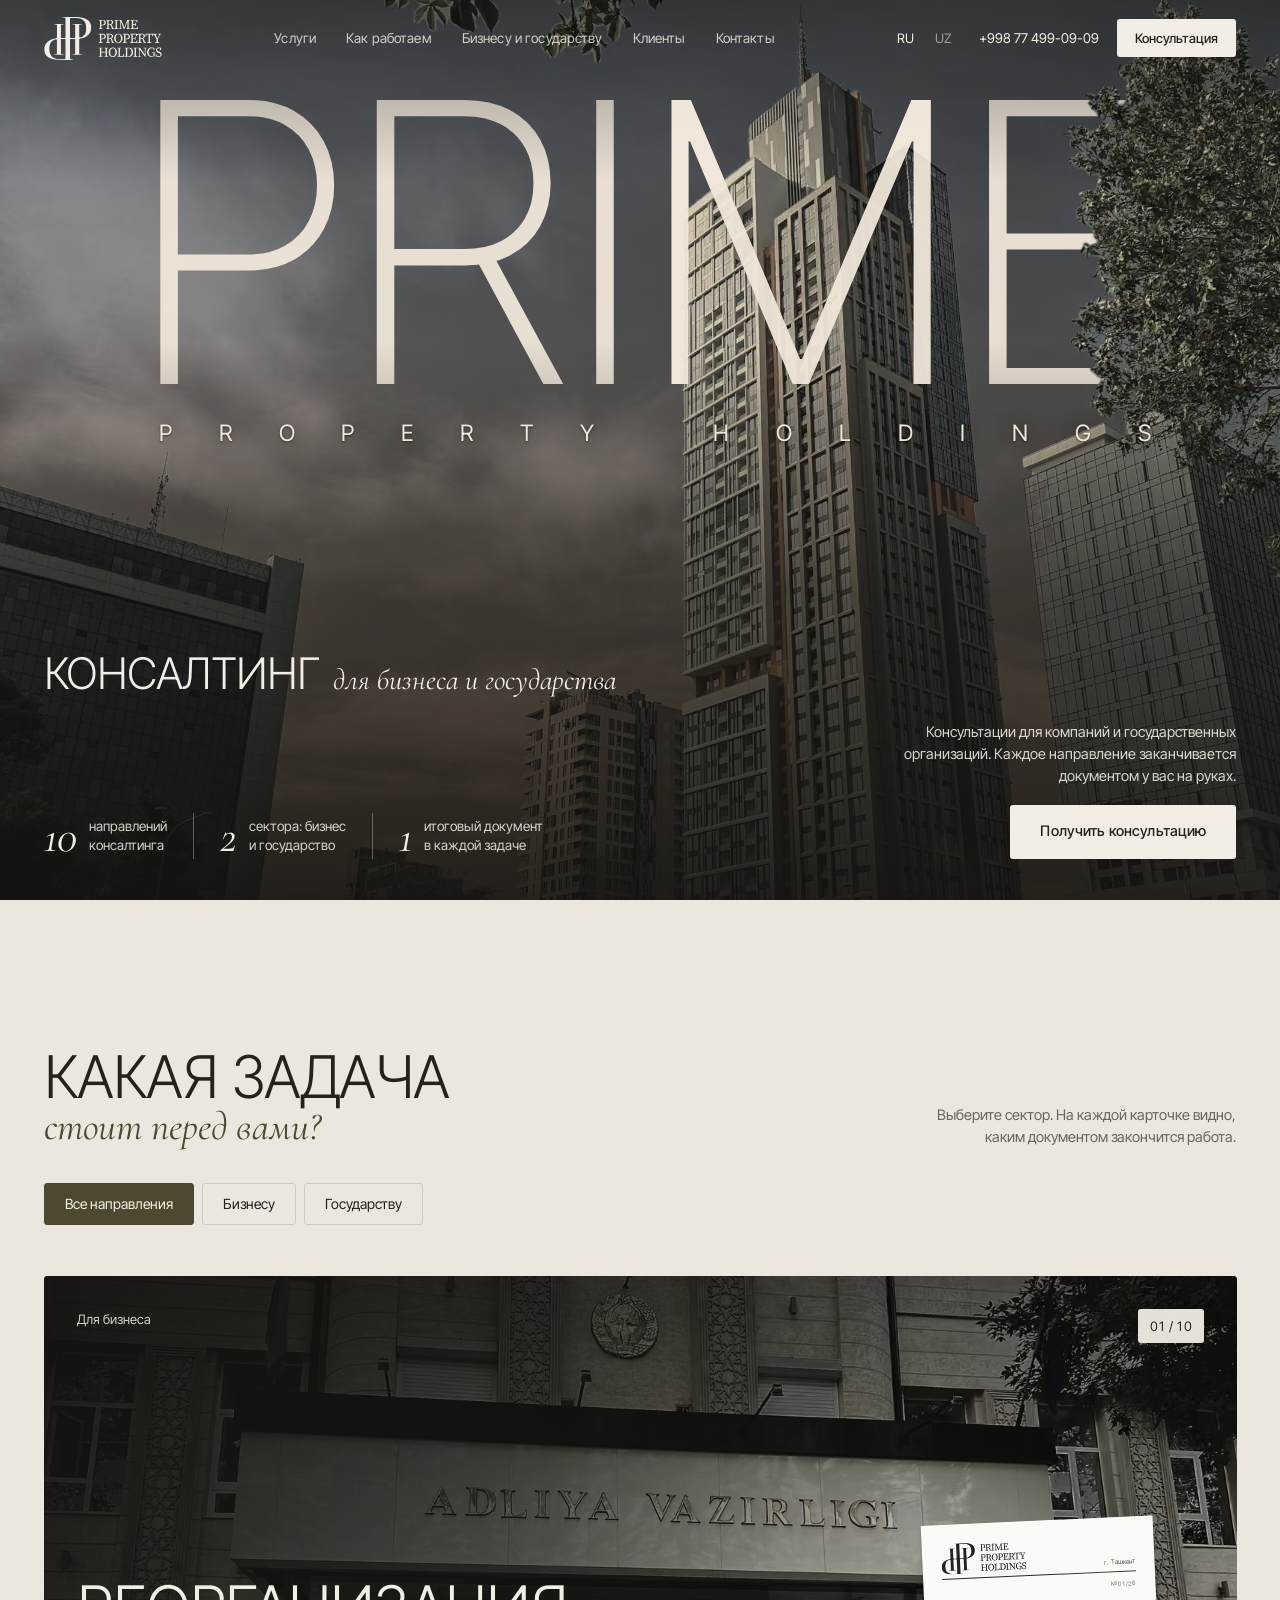
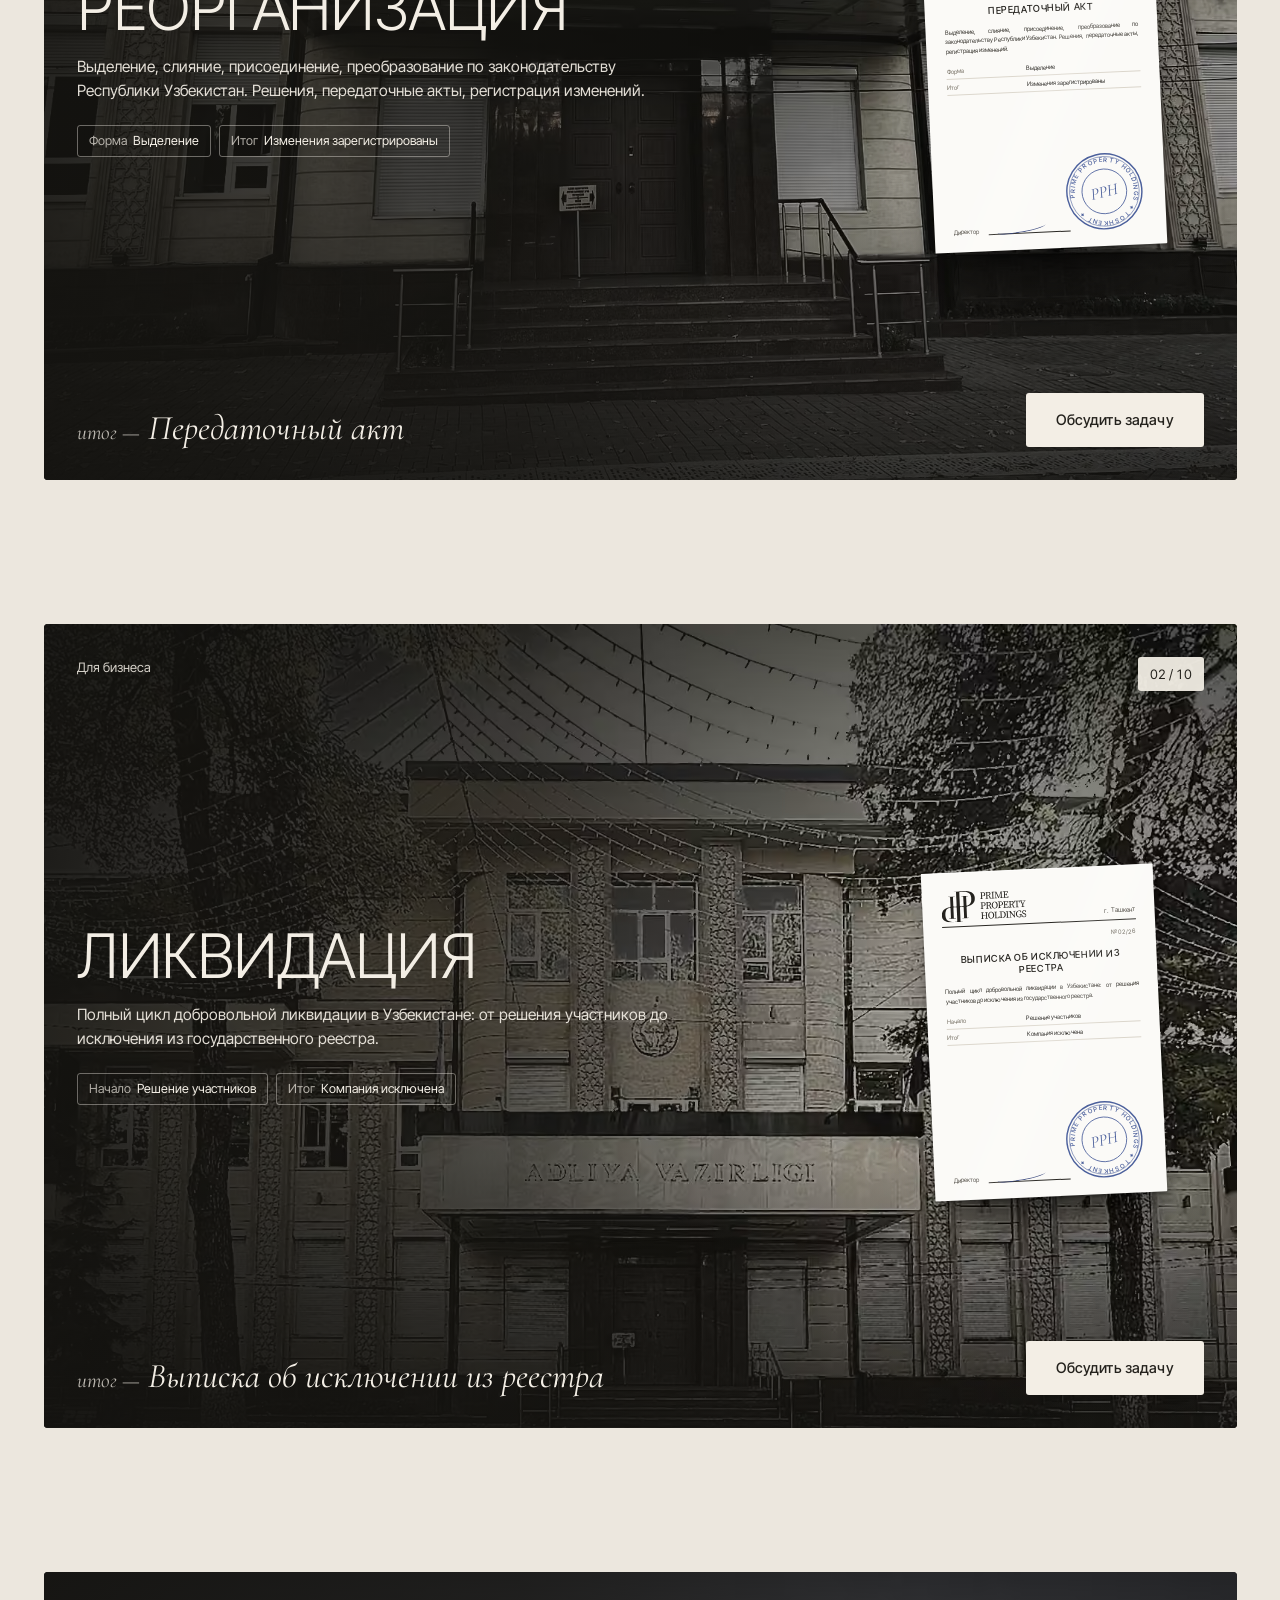
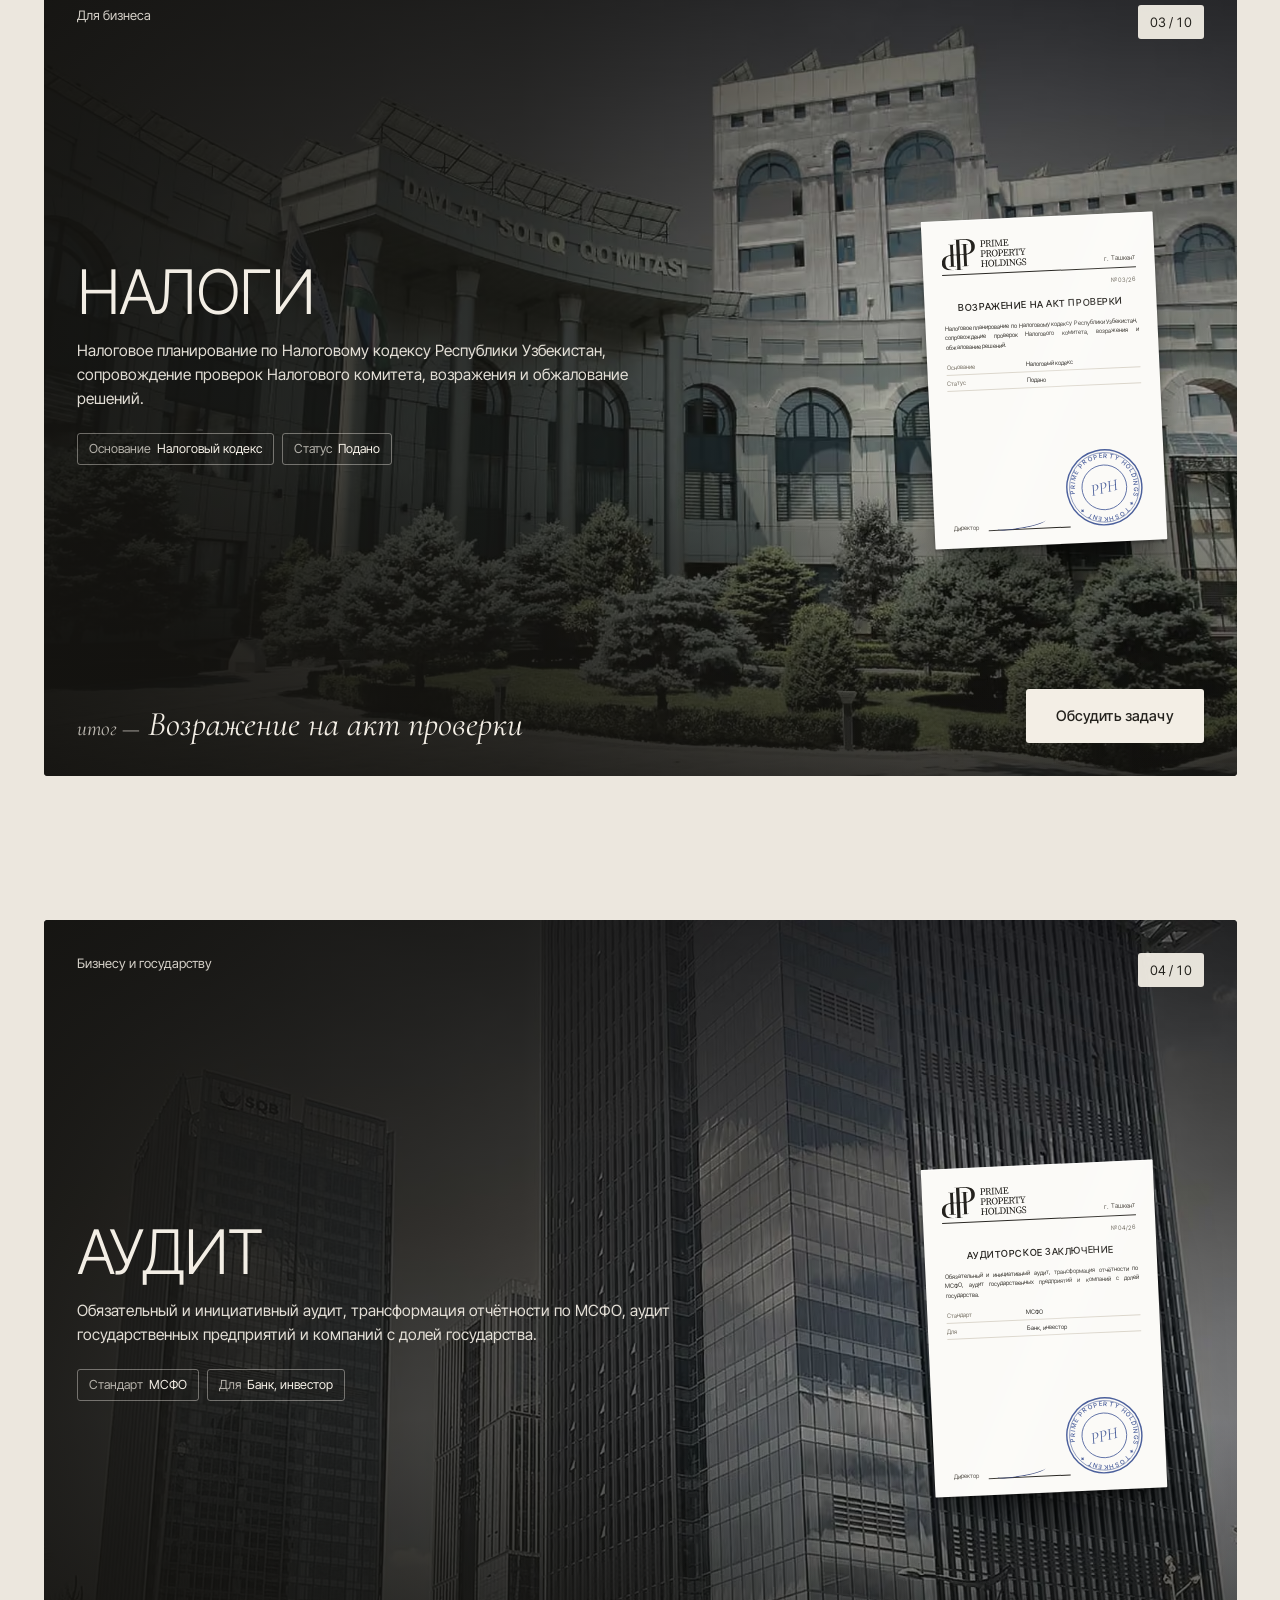
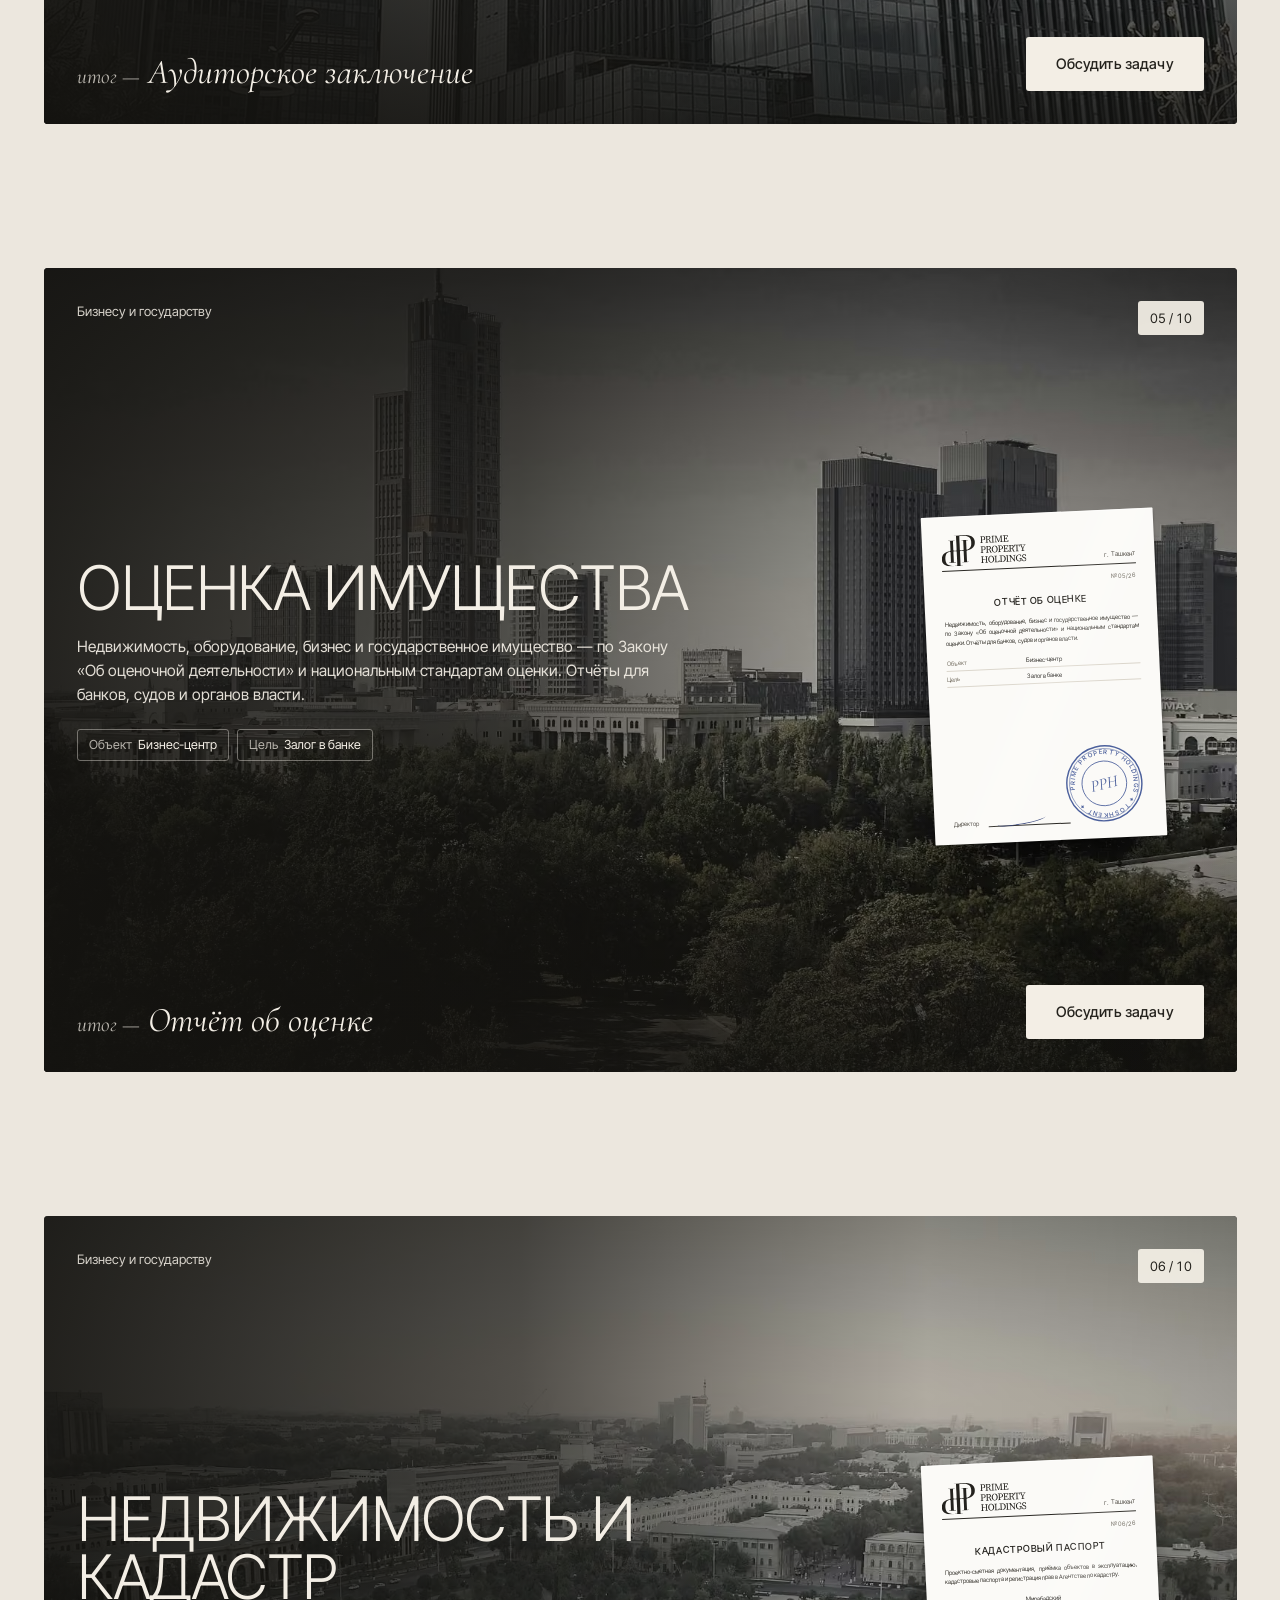
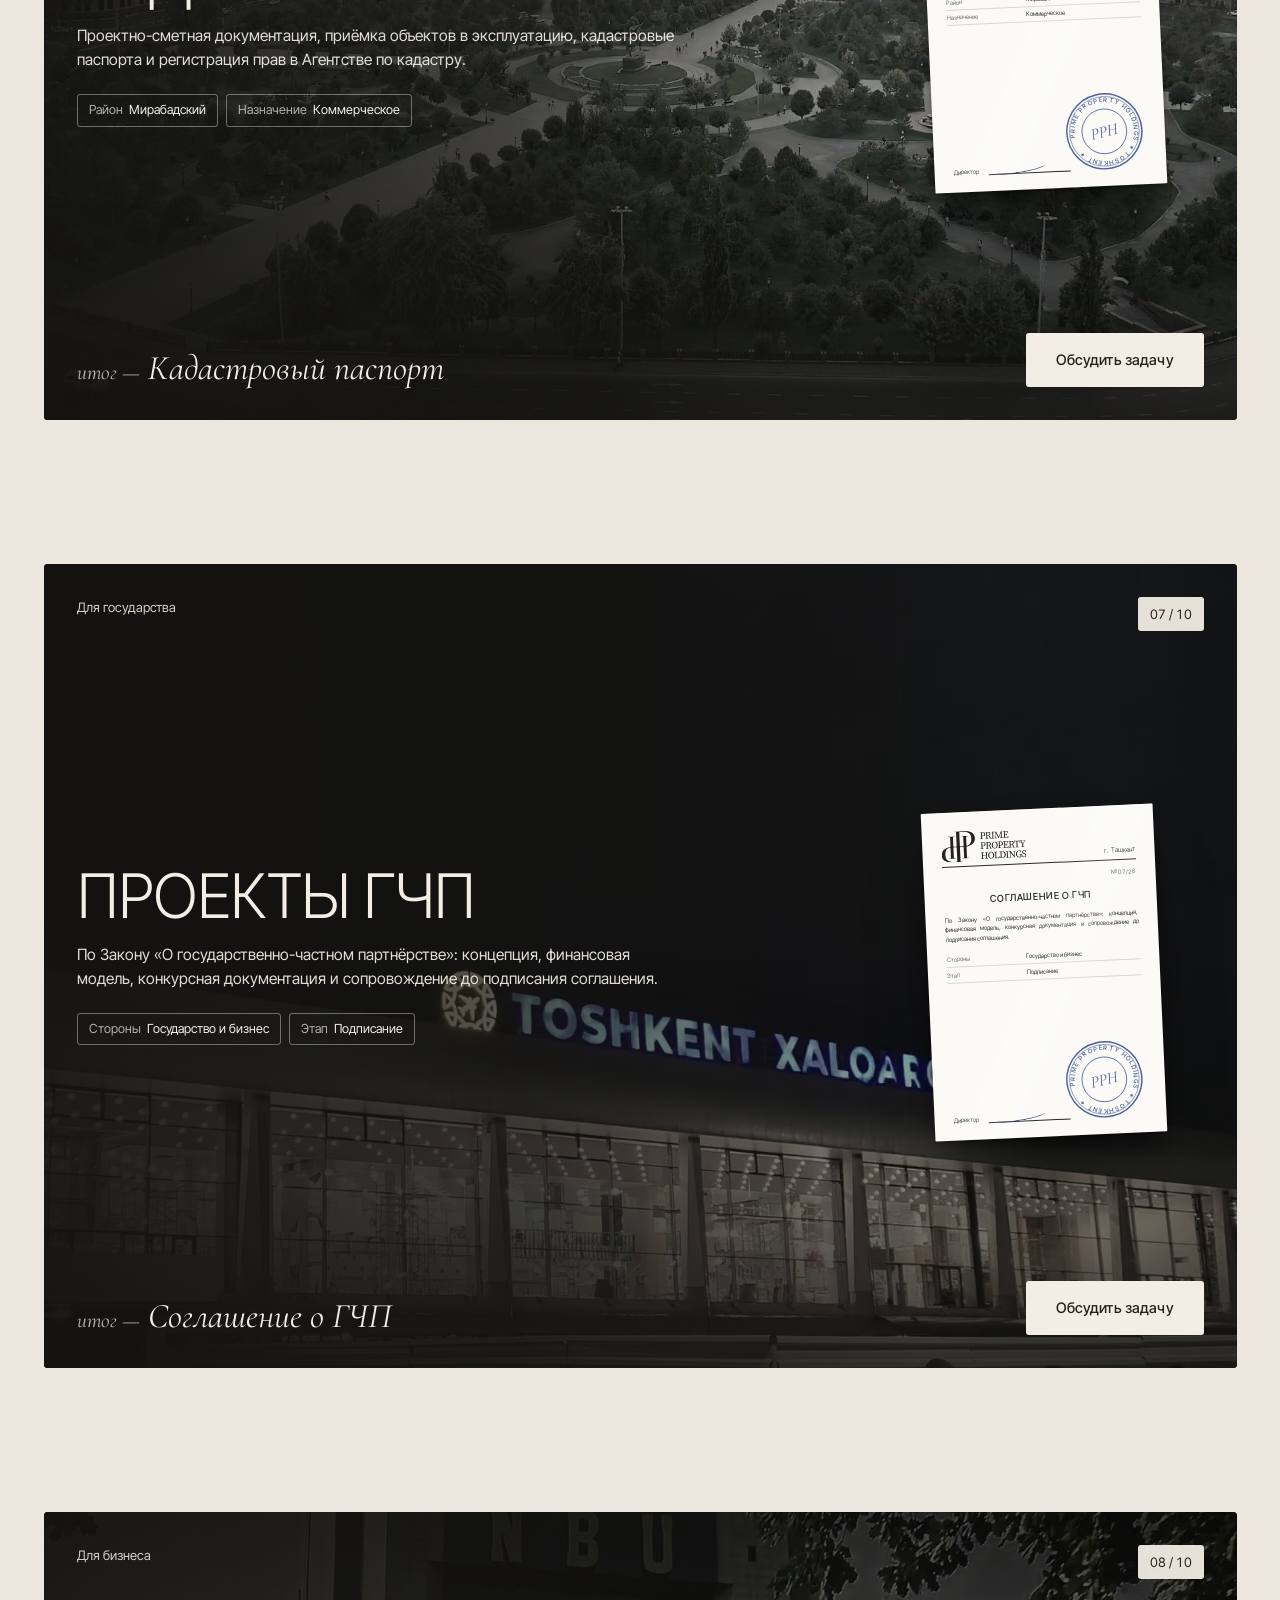
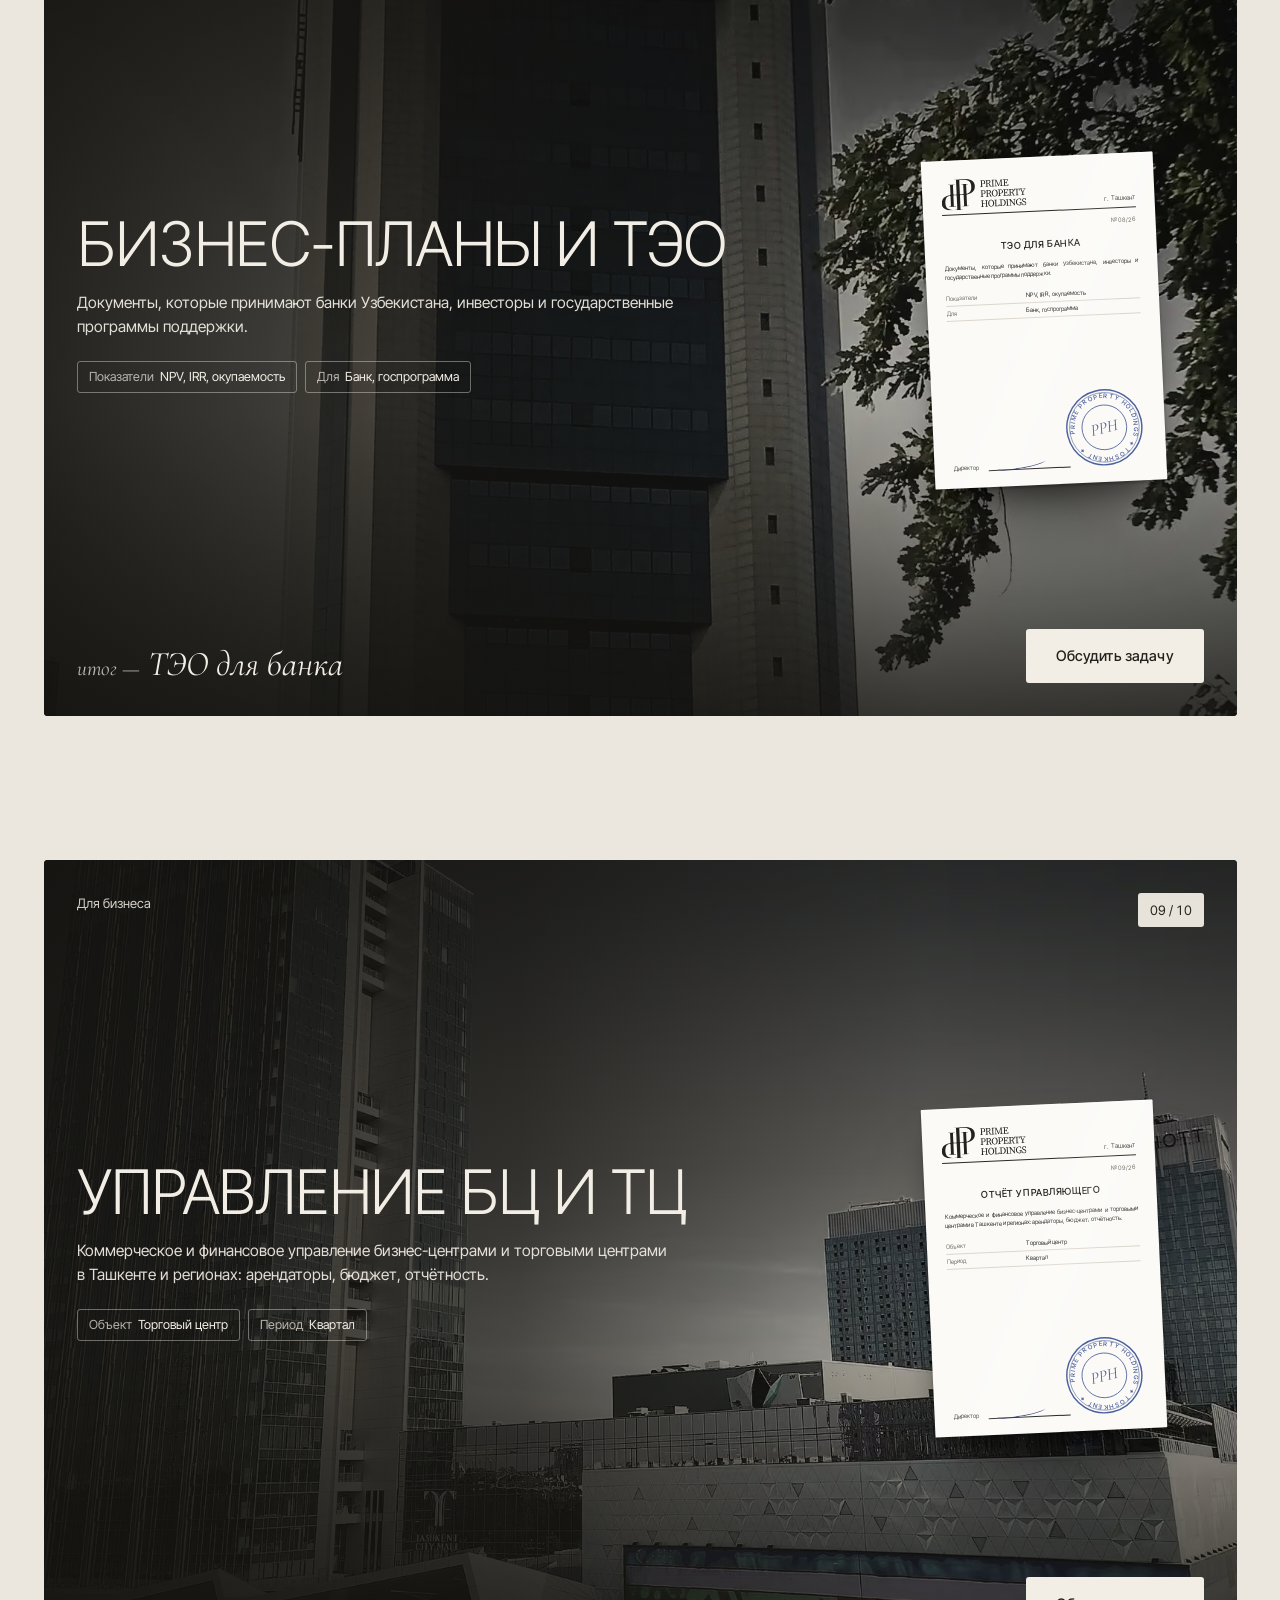
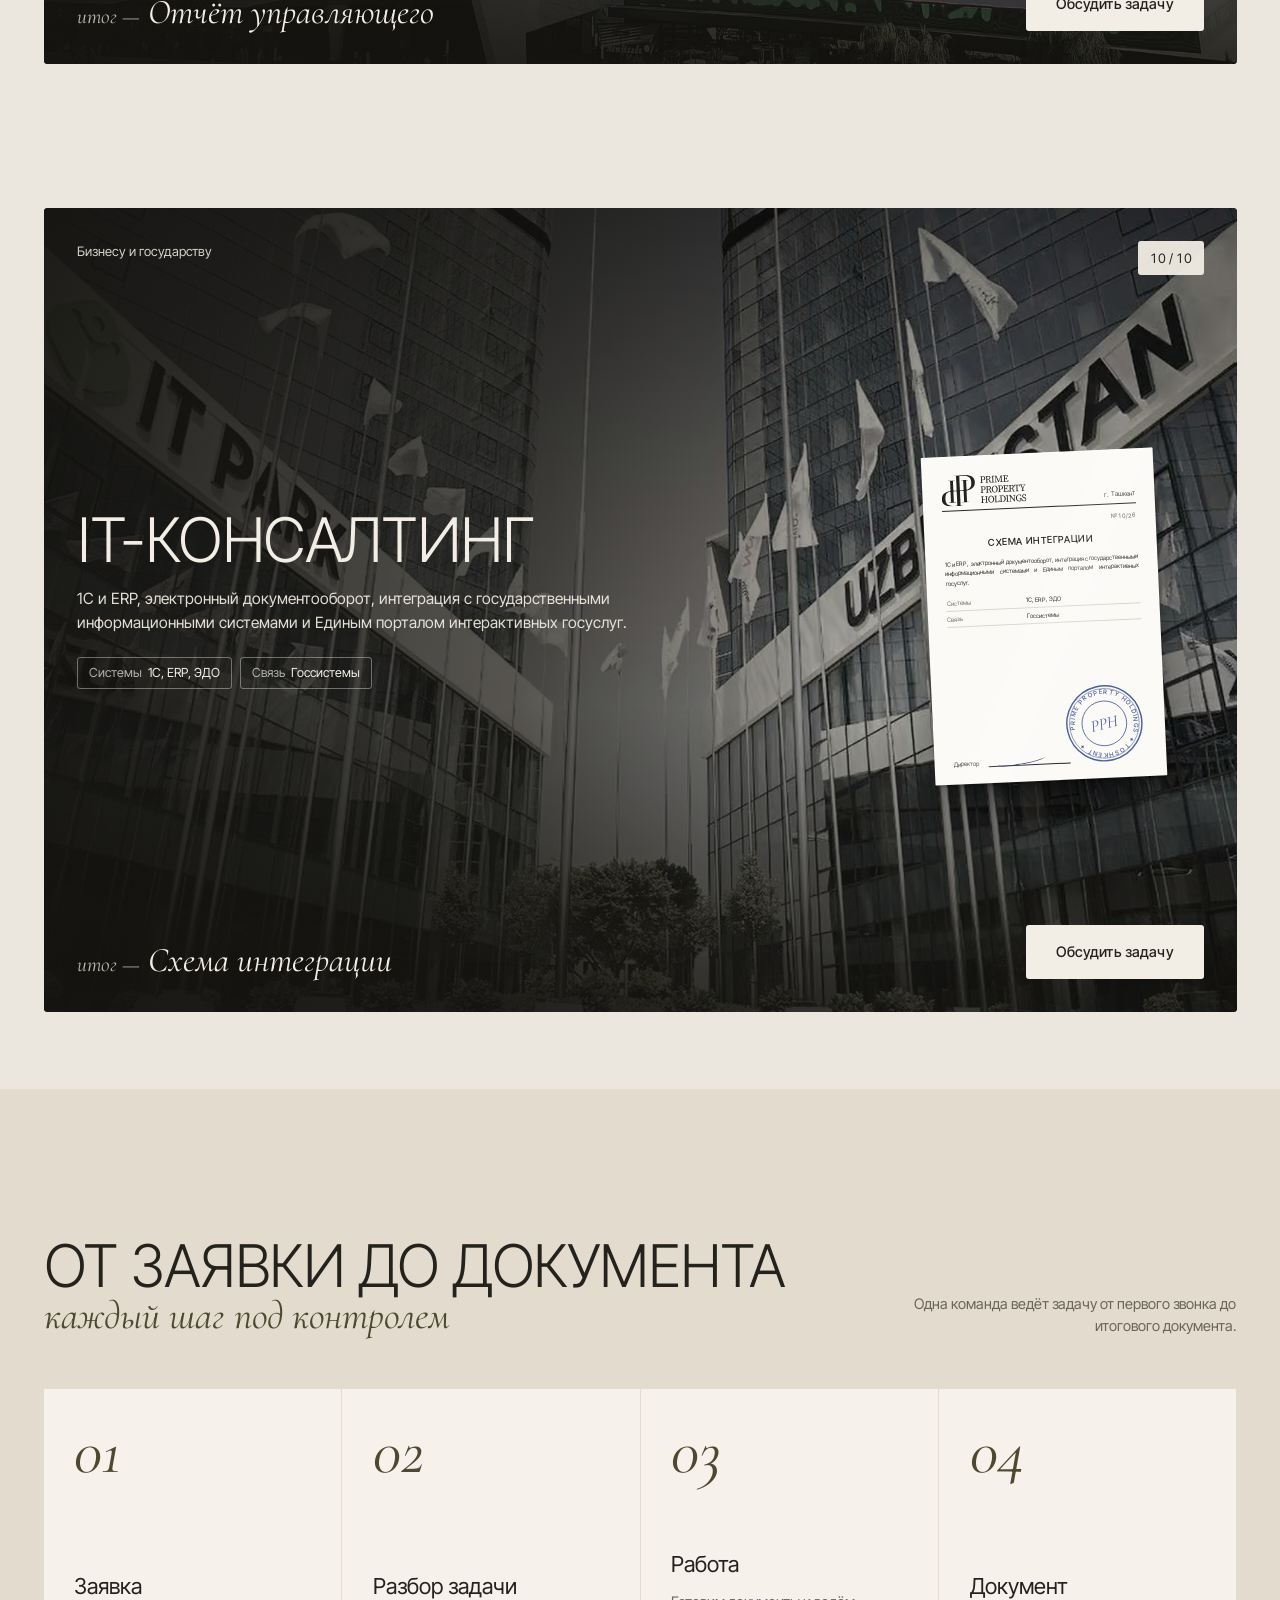
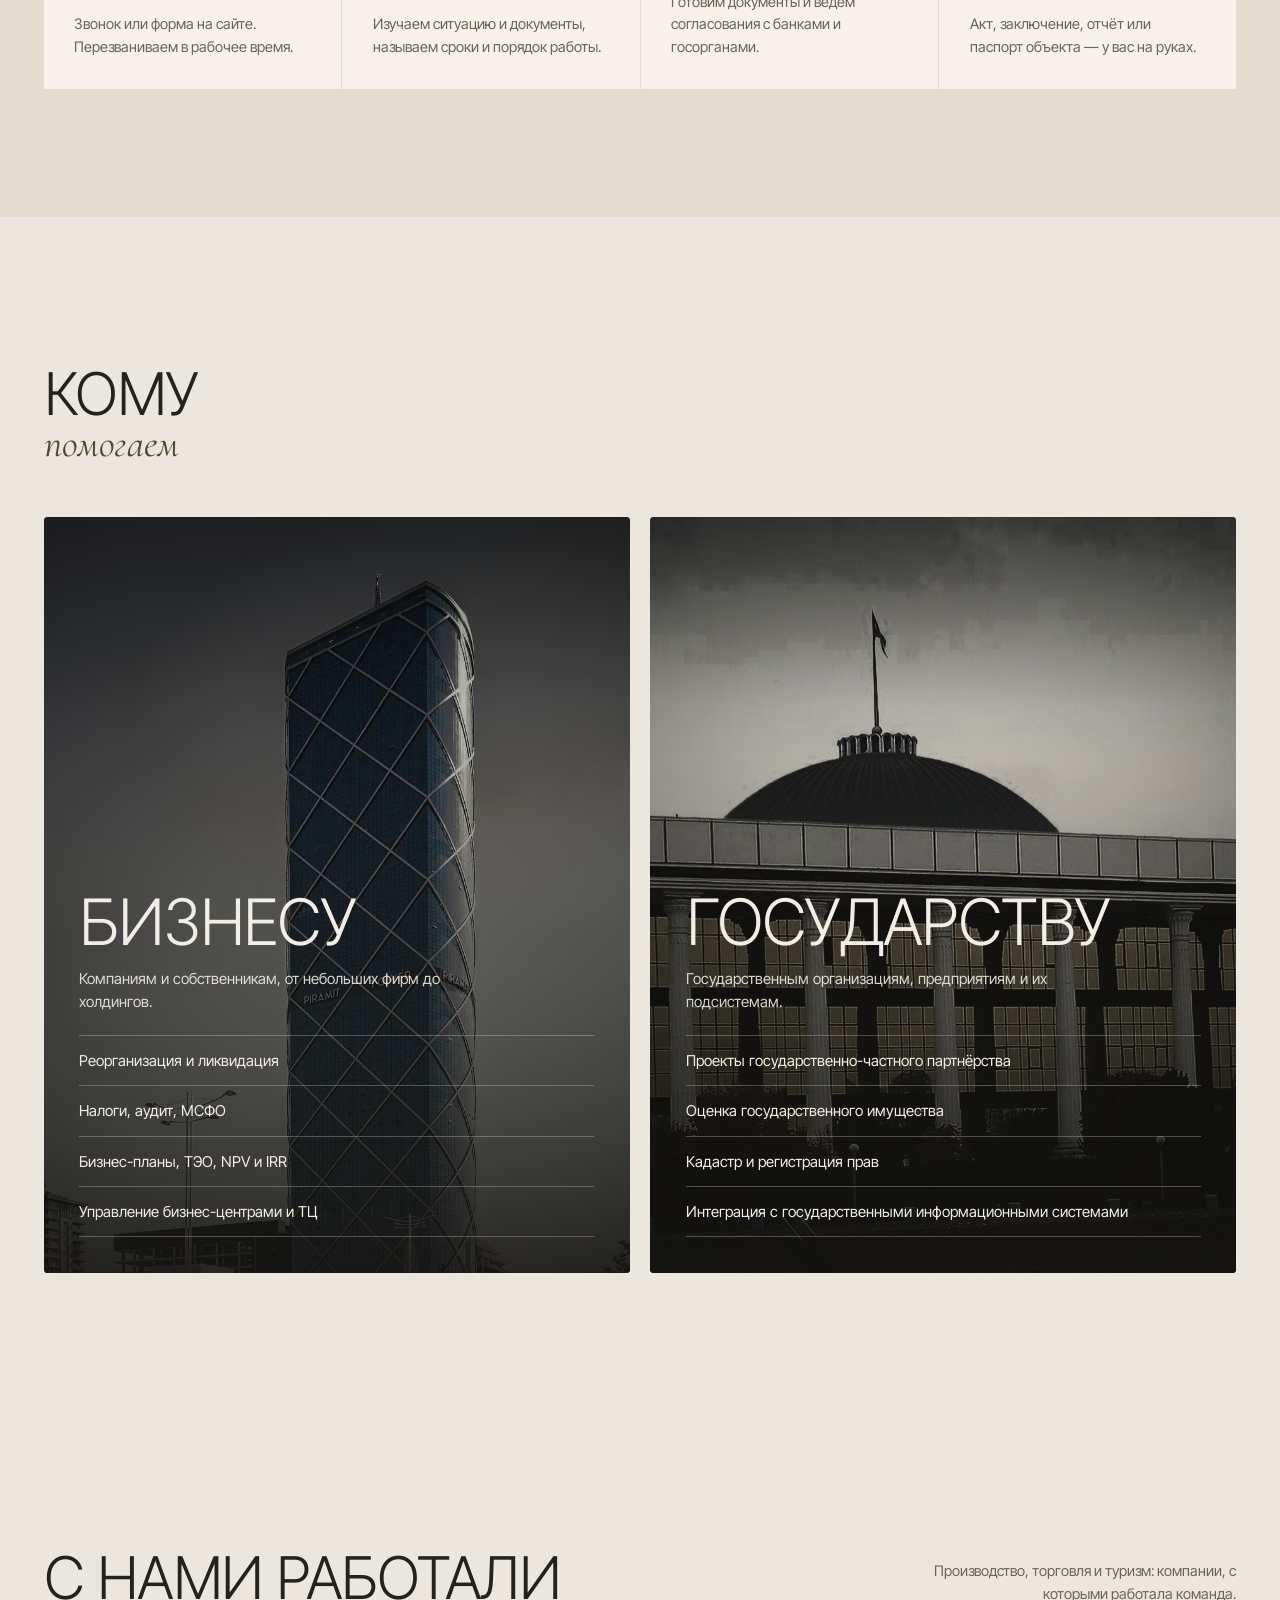
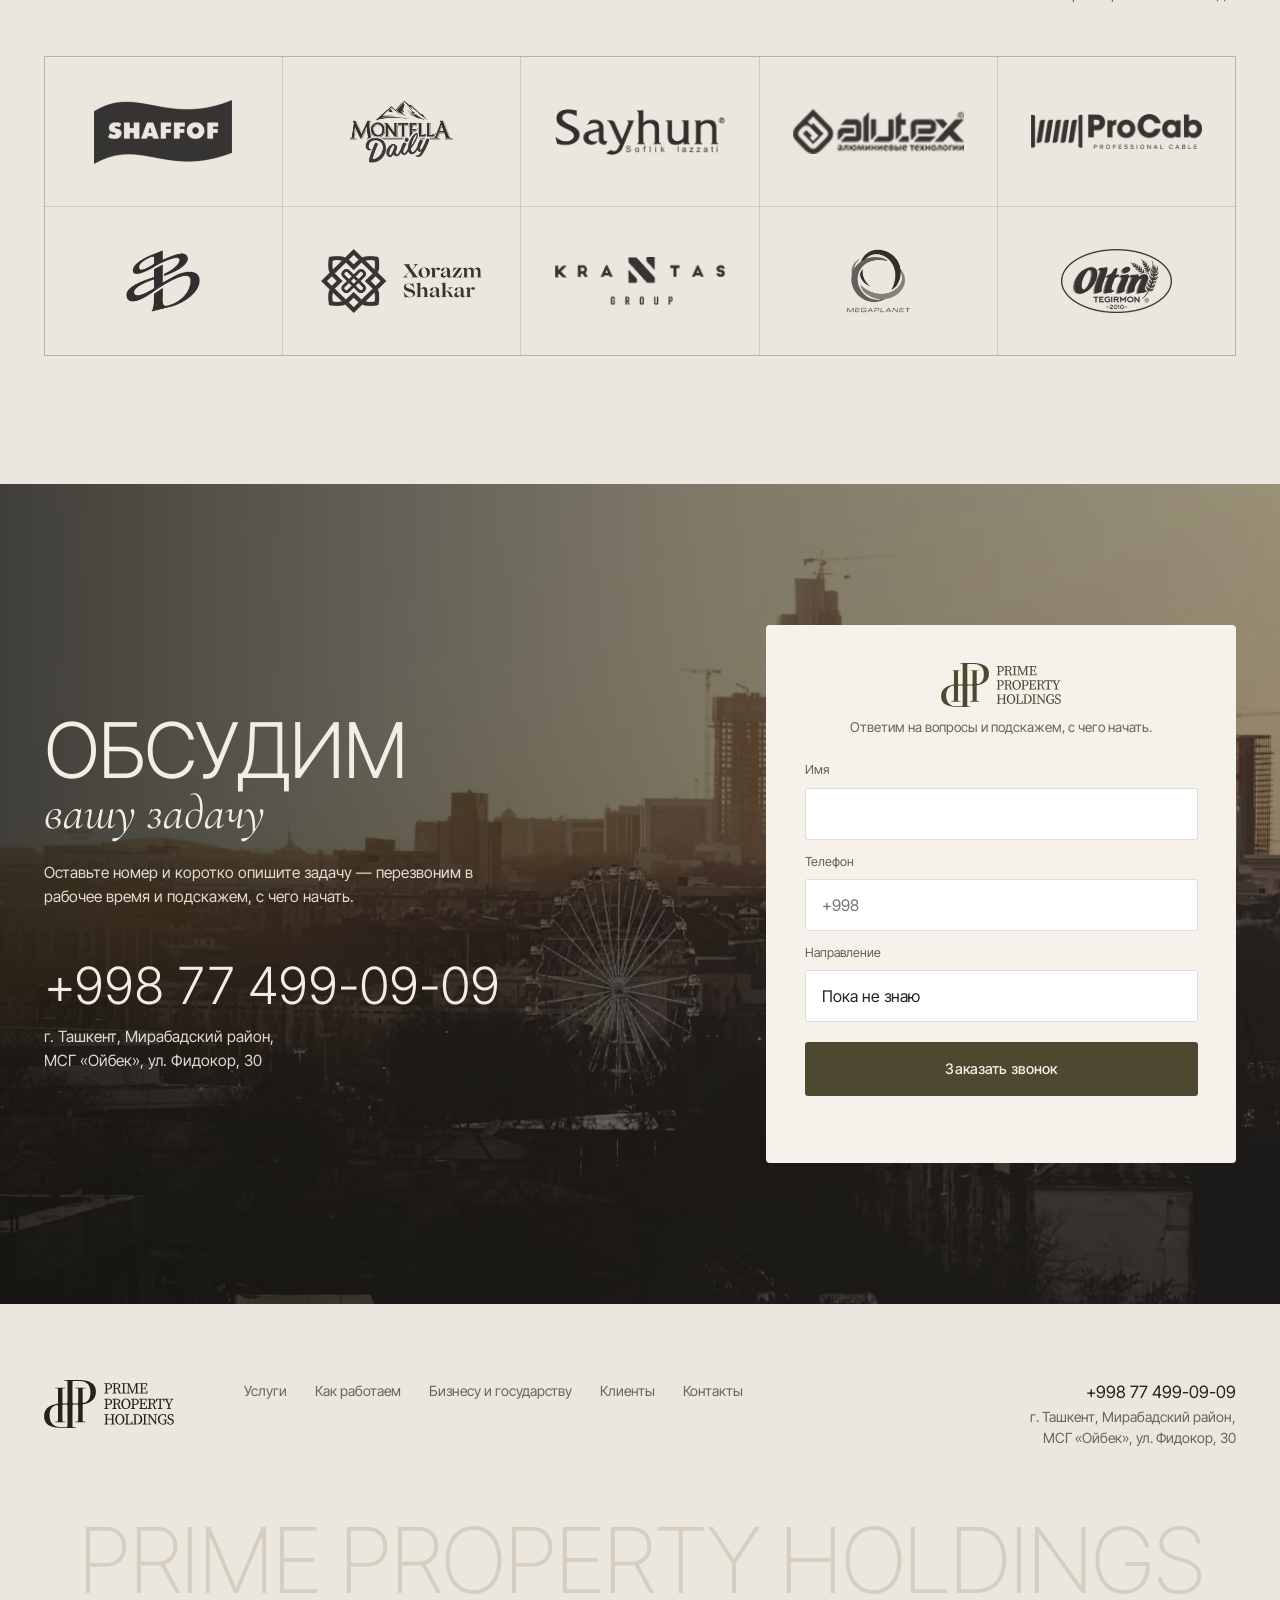
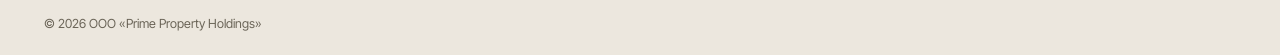
==== commit 83df94f0: "Prime: exact institutions per card (Davlat soliq qo'mitasi, IT Park, Tashkent City BC+mall, Toshkent" ====
--- a/v3/index.html
+++ b/v3/index.html
@@ -9,9 +9,9 @@
 <link rel="preload" href="fonts/inter-tight-cyrillic-200-normal.woff2" as="font" type="font/woff2" crossorigin>
 <link rel="preload" href="fonts/inter-tight-cyrillic-400-normal.woff2" as="font" type="font/woff2" crossorigin>
 <link rel="preload" href="fonts/inter-tight-latin-200-normal.woff2" as="font" type="font/woff2" crossorigin>
-<link rel="stylesheet" href="p.css?v=2000">
-<link rel="preload" as="image" href="img/p-hero.avif?v=2000" type="image/avif" media="(min-aspect-ratio: 4/5)" fetchpriority="high">
-<link rel="preload" as="image" href="img/p-hero-m.avif?v=2000" type="image/avif" media="(max-aspect-ratio: 4/5)" fetchpriority="high">
+<link rel="stylesheet" href="p.css?v=2010">
+<link rel="preload" as="image" href="img/p-hero.avif?v=2010" type="image/avif" media="(min-aspect-ratio: 4/5)" fetchpriority="high">
+<link rel="preload" as="image" href="img/p-hero-m.avif?v=2010" type="image/avif" media="(max-aspect-ratio: 4/5)" fetchpriority="high">
 <meta name="theme-color" content="#2a2824">
 <script>document.documentElement.classList.add('js')</script>
 <style id="pph-back-css">html,body{overflow-x:clip}</style></head>
@@ -67,7 +67,7 @@
       </div>
     </header>
     <div class="deck">
-    <article class="sc" data-sec="b" style="--bg:url(img/p-s01.webp?v=2000);--bg-a:url(img/p-s01.avif?v=2000);--bgm:url(img/p-s01-m.webp?v=2000);--bgm-a:url(img/p-s01-m.avif?v=2000)">
+    <article class="sc" data-sec="b" style="--bg:url(img/p-s01.webp?v=2010);--bg-a:url(img/p-s01.avif?v=2010);--bgm:url(img/p-s01-m.webp?v=2010);--bgm-a:url(img/p-s01-m.avif?v=2010)">
         <div class="sc__in">
           <div class="sc__ph" aria-hidden="true"></div>
           <header class="sc__top">
@@ -94,7 +94,7 @@
           </figure>
         </div>
       </article>
-    <article class="sc" data-sec="b" style="--bg:url(img/p-s02.webp?v=2000);--bg-a:url(img/p-s02.avif?v=2000);--bgm:url(img/p-s02-m.webp?v=2000);--bgm-a:url(img/p-s02-m.avif?v=2000)">
+    <article class="sc" data-sec="b" style="--bg:url(img/p-s02.webp?v=2010);--bg-a:url(img/p-s02.avif?v=2010);--bgm:url(img/p-s02-m.webp?v=2010);--bgm-a:url(img/p-s02-m.avif?v=2010)">
         <div class="sc__in">
           <div class="sc__ph" aria-hidden="true"></div>
           <header class="sc__top">
@@ -121,7 +121,7 @@
           </figure>
         </div>
       </article>
-    <article class="sc" data-sec="b" style="--bg:url(img/p-s03.webp?v=2000);--bg-a:url(img/p-s03.avif?v=2000);--bgm:url(img/p-s03-m.webp?v=2000);--bgm-a:url(img/p-s03-m.avif?v=2000)">
+    <article class="sc" data-sec="b" style="--bg:url(img/p-s03.webp?v=2010);--bg-a:url(img/p-s03.avif?v=2010);--bgm:url(img/p-s03-m.webp?v=2010);--bgm-a:url(img/p-s03-m.avif?v=2010)">
         <div class="sc__in">
           <div class="sc__ph" aria-hidden="true"></div>
           <header class="sc__top">
@@ -148,7 +148,7 @@
           </figure>
         </div>
       </article>
-    <article class="sc" data-sec="bg" style="--bg:url(img/p-s04.webp?v=2000);--bg-a:url(img/p-s04.avif?v=2000);--bgm:url(img/p-s04-m.webp?v=2000);--bgm-a:url(img/p-s04-m.avif?v=2000)">
+    <article class="sc" data-sec="bg" style="--bg:url(img/p-s04.webp?v=2010);--bg-a:url(img/p-s04.avif?v=2010);--bgm:url(img/p-s04-m.webp?v=2010);--bgm-a:url(img/p-s04-m.avif?v=2010)">
         <div class="sc__in">
           <div class="sc__ph" aria-hidden="true"></div>
           <header class="sc__top">
@@ -175,7 +175,7 @@
           </figure>
         </div>
       </article>
-    <article class="sc" data-sec="bg" style="--bg:url(img/p-s05.webp?v=2000);--bg-a:url(img/p-s05.avif?v=2000);--bgm:url(img/p-s05-m.webp?v=2000);--bgm-a:url(img/p-s05-m.avif?v=2000)">
+    <article class="sc" data-sec="bg" style="--bg:url(img/p-s05.webp?v=2010);--bg-a:url(img/p-s05.avif?v=2010);--bgm:url(img/p-s05-m.webp?v=2010);--bgm-a:url(img/p-s05-m.avif?v=2010)">
         <div class="sc__in">
           <div class="sc__ph" aria-hidden="true"></div>
           <header class="sc__top">
@@ -202,7 +202,7 @@
           </figure>
         </div>
       </article>
-    <article class="sc" data-sec="bg" style="--bg:url(img/p-s06.webp?v=2000);--bg-a:url(img/p-s06.avif?v=2000);--bgm:url(img/p-s06-m.webp?v=2000);--bgm-a:url(img/p-s06-m.avif?v=2000)">
+    <article class="sc" data-sec="bg" style="--bg:url(img/p-s06.webp?v=2010);--bg-a:url(img/p-s06.avif?v=2010);--bgm:url(img/p-s06-m.webp?v=2010);--bgm-a:url(img/p-s06-m.avif?v=2010)">
         <div class="sc__in">
           <div class="sc__ph" aria-hidden="true"></div>
           <header class="sc__top">
@@ -229,7 +229,7 @@
           </figure>
         </div>
       </article>
-    <article class="sc" data-sec="g" style="--bg:url(img/p-s07.webp?v=2000);--bg-a:url(img/p-s07.avif?v=2000);--bgm:url(img/p-s07-m.webp?v=2000);--bgm-a:url(img/p-s07-m.avif?v=2000)">
+    <article class="sc" data-sec="g" style="--bg:url(img/p-s07.webp?v=2010);--bg-a:url(img/p-s07.avif?v=2010);--bgm:url(img/p-s07-m.webp?v=2010);--bgm-a:url(img/p-s07-m.avif?v=2010)">
         <div class="sc__in">
           <div class="sc__ph" aria-hidden="true"></div>
           <header class="sc__top">
@@ -256,7 +256,7 @@
           </figure>
         </div>
       </article>
-    <article class="sc" data-sec="b" style="--bg:url(img/p-s08.webp?v=2000);--bg-a:url(img/p-s08.avif?v=2000);--bgm:url(img/p-s08-m.webp?v=2000);--bgm-a:url(img/p-s08-m.avif?v=2000)">
+    <article class="sc" data-sec="b" style="--bg:url(img/p-s08.webp?v=2010);--bg-a:url(img/p-s08.avif?v=2010);--bgm:url(img/p-s08-m.webp?v=2010);--bgm-a:url(img/p-s08-m.avif?v=2010)">
         <div class="sc__in">
           <div class="sc__ph" aria-hidden="true"></div>
           <header class="sc__top">
@@ -283,7 +283,7 @@
           </figure>
         </div>
       </article>
-    <article class="sc" data-sec="b" style="--bg:url(img/p-s09.webp?v=2000);--bg-a:url(img/p-s09.avif?v=2000);--bgm:url(img/p-s09-m.webp?v=2000);--bgm-a:url(img/p-s09-m.avif?v=2000)">
+    <article class="sc" data-sec="b" style="--bg:url(img/p-s09.webp?v=2010);--bg-a:url(img/p-s09.avif?v=2010);--bgm:url(img/p-s09-m.webp?v=2010);--bgm-a:url(img/p-s09-m.avif?v=2010)">
         <div class="sc__in">
           <div class="sc__ph" aria-hidden="true"></div>
           <header class="sc__top">
@@ -310,7 +310,7 @@
           </figure>
         </div>
       </article>
-    <article class="sc" data-sec="bg" style="--bg:url(img/p-s10.webp?v=2000);--bg-a:url(img/p-s10.avif?v=2000);--bgm:url(img/p-s10-m.webp?v=2000);--bgm-a:url(img/p-s10-m.avif?v=2000)">
+    <article class="sc" data-sec="bg" style="--bg:url(img/p-s10.webp?v=2010);--bg-a:url(img/p-s10.avif?v=2010);--bgm:url(img/p-s10-m.webp?v=2010);--bgm-a:url(img/p-s10-m.avif?v=2010)">
         <div class="sc__in">
           <div class="sc__ph" aria-hidden="true"></div>
           <header class="sc__top">
@@ -422,9 +422,9 @@
   <p class="ft__word" aria-hidden="true">PRIME PROPERTY HOLDINGS</p>
   <p class="ft__c2">© 2026 ООО «Prime Property Holdings»</p>
 </footer>
-<script src="shared/uz.js?v=2000"></script>
+<script src="shared/uz.js?v=2010"></script>
 <script src="shared/pph.js" defer></script>
 <script src="shared/lenis.min.js" defer></script>
-<script src="p.js?v=2000" defer></script>
+<script src="p.js?v=2010" defer></script>
 </body>
 </html>
--- a/v3/p.css
+++ b/v3/p.css
@@ -1,8 +1,8 @@
-*,*::before,*::after{box-sizing:border-box}html{-webkit-text-size-adjust:100%;text-size-adjust:100%;scroll-behavior:smooth}@media (prefers-reduced-motion:reduce){html{scroll-behavior:auto}*,*::before,*::after{animation-duration:.01ms!important;animation-iteration-count:1!important;transition-duration:.01ms!important}}body{margin:0;-webkit-font-smoothing:antialiased;text-rendering:optimizeLegibility}img,picture,svg{display:block;max-width:100%}h1,h2,h3,p,ul,dl,dd{margin:0}ul{padding:0;list-style:none}a{color:inherit;text-decoration:none}button,input,select{font:inherit;color:inherit}:focus-visible{outline:2px solid currentColor;outline-offset:3px;border-radius:4px}.logo{display:block;aspect-ratio:2404/880;background:currentColor;-webkit-mask:url(img/pph-logo.svg) center/contain no-repeat;mask:url(img/pph-logo.svg) center/contain no-repeat}.lang{display:flex;gap:2px}.lang a{padding:6px 8px;border-radius:999px;opacity:.55;font-size:13px;letter-spacing:.02em;min-width:36px;text-align:center}.lang a[aria-current=true]{opacity:1}.fld{display:grid;gap:8px}.fld span{font-size:13px;opacity:.7}.fld input,.fld select{width:100%;height:52px;padding:0 16px;border-radius:12px;font-size:16px;-webkit-appearance:none;appearance:none}.fld select{background-image:linear-gradient(45deg,transparent 50%,currentColor 50%),linear-gradient(135deg,currentColor 50%,transparent 50%);background-position:calc(100% - 22px) 23px,calc(100% - 17px) 23px;background-size:5px 5px;background-repeat:no-repeat;padding-right:40px}.btn{display:inline-flex;align-items:center;justify-content:center;min-height:52px;padding:0 26px;border-radius:999px;border:0;cursor:pointer;font-weight:500;font-size:16px;transition:transform .2s ease,background-color .2s ease,color .2s ease}.btn:active{transform:scale(.98)}.js [data-rv]{opacity:0;transform:translateY(24px);transition:opacity .9s cubic-bezier(.2,.7,.2,1),transform .9s cubic-bezier(.2,.7,.2,1);transition-delay:calc(var(--i,0) * 60ms)}.js [data-rv].in{opacity:1;transform:none}@media (prefers-reduced-motion:reduce){.js [data-rv]{opacity:1;transform:none}}.sr{position:absolute;width:1px;height:1px;overflow:hidden;clip:rect(0 0 0 0)}.hd__nav a{white-space:nowrap}@media (max-width:1120px){.hd__nav{display:none!important}.hd__logo{margin-right:auto}}@media (max-width:760px){.js [data-rv]{transform:translateY(10px);transition-duration:.45s,.5s;transition-delay:0s}}@font-face{font-family:IT;font-weight:200;font-display:swap;src:url(fonts/inter-tight-cyrillic-200-normal.woff2) format("woff2");unicode-range:U+0301,U+0400-045F,U+0490-0491,U+04B0-04B1,U+2116}@font-face{font-family:IT;font-weight:200;font-display:swap;src:url(fonts/inter-tight-latin-200-normal.woff2) format("woff2");unicode-range:U+0000-00FF,U+0131,U+0152-0153,U+02BB-02BC,U+02C6,U+02DA,U+02DC,U+2000-206F,U+20AC,U+2122,U+2191,U+2193,U+2212,U+2215}@font-face{font-family:IT;font-weight:200;font-display:swap;src:url(fonts/inter-tight-latin-ext-200-normal.woff2) format("woff2");unicode-range:U+0100-02AF,U+1E00-1EFF,U+2020,U+20A0-20AB,U+20AD-20C0,U+2113,U+2C60-2C7F,U+A720-A7FF}@font-face{font-family:IT;font-weight:300;font-display:swap;src:url(fonts/inter-tight-cyrillic-300-normal.woff2) format("woff2");unicode-range:U+0301,U+0400-045F,U+0490-0491,U+04B0-04B1,U+2116}@font-face{font-family:IT;font-weight:300;font-display:swap;src:url(fonts/inter-tight-latin-300-normal.woff2) format("woff2");unicode-range:U+0000-00FF,U+0131,U+0152-0153,U+02BB-02BC,U+02C6,U+02DA,U+02DC,U+2000-206F,U+20AC,U+2122,U+2191,U+2193,U+2212,U+2215}@font-face{font-family:IT;font-weight:300;font-display:swap;src:url(fonts/inter-tight-latin-ext-300-normal.woff2) format("woff2");unicode-range:U+0100-02AF,U+1E00-1EFF,U+2020,U+20A0-20AB,U+20AD-20C0,U+2113,U+2C60-2C7F,U+A720-A7FF}@font-face{font-family:IT;font-weight:400;font-display:swap;src:url(fonts/inter-tight-cyrillic-400-normal.woff2) format("woff2");unicode-range:U+0301,U+0400-045F,U+0490-0491,U+04B0-04B1,U+2116}@font-face{font-family:IT;font-weight:400;font-display:swap;src:url(fonts/inter-tight-latin-400-normal.woff2) format("woff2");unicode-range:U+0000-00FF,U+0131,U+0152-0153,U+02BB-02BC,U+02C6,U+02DA,U+02DC,U+2000-206F,U+20AC,U+2122,U+2191,U+2193,U+2212,U+2215}@font-face{font-family:IT;font-weight:400;font-display:swap;src:url(fonts/inter-tight-latin-ext-400-normal.woff2) format("woff2");unicode-range:U+0100-02AF,U+1E00-1EFF,U+2020,U+20A0-20AB,U+20AD-20C0,U+2113,U+2C60-2C7F,U+A720-A7FF}@font-face{font-family:IT;font-weight:500;font-display:swap;src:url(fonts/inter-tight-cyrillic-500-normal.woff2) format("woff2");unicode-range:U+0301,U+0400-045F,U+0490-0491,U+04B0-04B1,U+2116}@font-face{font-family:IT;font-weight:500;font-display:swap;src:url(fonts/inter-tight-latin-500-normal.woff2) format("woff2");unicode-range:U+0000-00FF,U+0131,U+0152-0153,U+02BB-02BC,U+02C6,U+02DA,U+02DC,U+2000-206F,U+20AC,U+2122,U+2191,U+2193,U+2212,U+2215}@font-face{font-family:CG;font-style:italic;font-weight:400;font-display:swap;src:url(fonts/cormorant-garamond-cyrillic-400-italic.woff2) format("woff2");unicode-range:U+0301,U+0400-045F,U+0490-0491,U+04B0-04B1,U+2116}@font-face{font-family:CG;font-style:italic;font-weight:400;font-display:swap;src:url(fonts/cormorant-garamond-latin-400-italic.woff2) format("woff2");unicode-range:U+0000-00FF,U+0131,U+0152-0153,U+02BB-02BC,U+02C6,U+02DA,U+02DC,U+2000-206F,U+20AC,U+2122,U+2191,U+2193,U+2212,U+2215}@font-face{font-family:CG;font-style:italic;font-weight:400;font-display:swap;src:url(fonts/cormorant-garamond-latin-ext-400-italic.woff2) format("woff2");unicode-range:U+0100-02AF,U+1E00-1EFF,U+2020,U+20A0-20AB,U+20AD-20C0,U+2113,U+2C60-2C7F,U+A720-A7FF}:root{--lime:#ECE7DE;--lime2:#E2DBCE;--paper:#F6F2EB;--ink:#24221D;--mut:#6B6558;--olive:#4D4930;--dusk:#2A2824;--line:rgba(36,34,29,.15);--pad:clamp(20px,3.4vw,56px);--ease:cubic-bezier(.2,.7,.2,1);}body{background:var(--lime);color:var(--ink);font:400 17px/1.55 IT,system-ui,sans-serif}.cap{font-weight:300;text-transform:uppercase;letter-spacing:-.025em;line-height:.92}em{font-family:CG,Georgia,serif;font-style:italic;font-weight:400;letter-spacing:0}.hd{position:fixed;inset:0 0 auto;z-index:50;display:flex;align-items:center;gap:28px;height:76px;padding:0 var(--pad);color:#F3EEE5;transition:background-color .35s ease,color .35s ease,height .35s ease,box-shadow .35s ease}.hd--solid{background:rgba(236,231,222,.92);color:var(--ink);height:64px;box-shadow:0 1px 0 var(--line);-webkit-backdrop-filter:saturate(1.2) blur(12px);backdrop-filter:saturate(1.2) blur(12px)}.hd__logo{width:118px;flex:none}.hd__nav{display:flex;gap:30px;margin:0 auto;font-size:13.5px;letter-spacing:.01em}.hd__nav a{opacity:.82;transition:opacity .2s ease}.hd__end{display:flex;align-items:center;gap:18px;font-size:13.5px}.hd__tel{white-space:nowrap}.hd__btn{display:inline-flex;align-items:center;height:38px;padding:0 18px;background:#F3EEE5;color:var(--ink);border-radius:3px;font-weight:500;font-size:13px;transition:background-color .2s ease,color .2s ease}.hd--solid .hd__btn{background:var(--olive);color:#F3EEE5}@media (hover:hover){.hd__nav a:hover{opacity:1}.hd__btn:hover{background:#fff}.hd--solid .hd__btn:hover{background:var(--ink)}}@media (max-width:760px){.hd{gap:12px;height:64px}.hd__tel{display:none}.hd__logo{width:100px}.hd__btn{padding:0 14px}}.btn{border-radius:3px;font-size:14.5px;letter-spacing:.01em;min-height:54px;padding:0 30px}.btn--light{background:#F3EEE5;color:var(--ink)}.btn--olive{background:var(--olive);color:#F3EEE5}@media (hover:hover){.btn--light:hover{background:#fff}.btn--olive:hover{background:var(--ink)}}.hero{position:relative;height:100svh;min-height:620px;background:var(--dusk)}.hero__stage{position:relative;height:100%;overflow:hidden;color:#F3EEE5}.hero__img{position:absolute;inset:0;background:center top/cover no-repeat;background-image:url(img/p-hero.webp);background-image:image-set(url(img/p-hero.avif) type("image/avif"),url(img/p-hero.webp) type("image/webp"));transform:scale(1.06);transform-origin:50% 30%;transition:transform 2.6s var(--ease)}.loaded .hero__img{transform:none}.hero__shade{position:absolute;inset:0;background:linear-gradient(180deg,rgba(20,19,16,.42) 0,rgba(20,19,16,0) 20%,rgba(20,19,16,0) 38%,rgba(20,19,16,.58) 66%,rgba(20,19,16,.9) 100%);pointer-events:none}.hero__foot{position:absolute;left:var(--pad);right:var(--pad);bottom:clamp(26px,4.6svh,56px)}.hero__title{margin:0 0 clamp(24px,3.6svh,44px)}.hero__name{display:grid;grid-template-columns:auto auto;justify-content:start;column-gap:.24em;font-size:clamp(52px,min(7.4vw,12.6svh),148px);line-height:.9;letter-spacing:-.03em}.hero__name>span{display:block}.hero__name .l3{grid-column:1/-1}.hero__title em{display:block;margin-top:.42em;font-size:clamp(24px,2.3vw,42px);line-height:1.1;opacity:.95}.js .hero__name>span,.js .hero__title em{transform:translateY(36%);opacity:0;transition:transform 1.6s var(--ease),opacity 1.1s ease}.js .hero__name .l2{transition-delay:.08s}.js .hero__name .l3{transition-delay:.16s}.js .hero__title em{transition-delay:.3s}.loaded .hero__name>span,.loaded .hero__title em{transform:none;opacity:1}.hero__row{display:flex;align-items:flex-end;justify-content:space-between;gap:24px;flex-wrap:wrap}.hero__facts{display:flex;margin:0}.hero__facts div{display:flex;align-items:center;gap:12px;padding:0 26px;border-left:1px solid rgba(243,238,229,.32)}.hero__facts div:first-child{padding-left:0;border-left:0}.hero__facts dt{font:italic 400 46px/1 CG,serif}.hero__facts dd{margin:0;font-size:13.5px;line-height:1.35;opacity:.86}.hero__act{display:grid;justify-items:end;gap:18px;max-width:360px}.hero__lead{font-size:14.5px;line-height:1.5;opacity:.88;text-align:right}.js .hero__row{opacity:0;transform:translateY(16px);transition:opacity 1s ease .7s,transform 1.2s var(--ease) .7s}.loaded .hero__row{opacity:1;transform:none}@media (max-aspect-ratio:4/5){.hero__img{background-image:url(img/p-hero-m.webp);background-image:image-set(url(img/p-hero-m.avif) type("image/avif"),url(img/p-hero-m.webp) type("image/webp"))}}@media (max-width:760px){.hero{min-height:600px}.hero__shade{background:linear-gradient(180deg,rgba(20,19,16,.5) 0,rgba(20,19,16,0) 16%,rgba(20,19,16,0) 34%,rgba(20,19,16,.66) 58%,rgba(20,19,16,.92) 100%)}.hero__foot{left:20px;right:20px;bottom:max(22px,env(safe-area-inset-bottom))}.hero__name{grid-template-columns:1fr;font-size:clamp(46px,15.4vw,76px);line-height:.88}.hero__name .l3{grid-column:auto}.hero__title{margin-bottom:22px}.hero__title em{font-size:clamp(21px,6vw,26px);margin-top:.5em}.hero__lead{display:none}.hero__act{max-width:none;width:100%}.hero__row{gap:20px}.hero__facts div{padding:0 16px;gap:10px}.hero__facts dt{font-size:36px}.hero__facts dd{font-size:13px}.hero__facts div:nth-child(3){display:none}.hero__row .btn{width:100%}}.head{display:grid;grid-template-columns:1fr minmax(220px,330px);gap:20px 40px;align-items:end;padding:clamp(80px,12vw,150px) var(--pad) clamp(32px,4vw,52px)}.head__t{font-size:clamp(36px,4.6vw,78px);display:flex;flex-direction:column;gap:2px}.head__t em{font-size:.66em;line-height:1.1;color:var(--olive)}.head__p{font-size:14.5px;line-height:1.55;color:var(--mut);justify-self:end;text-align:right}@media (max-width:760px){.head{grid-template-columns:1fr}.head__p{justify-self:start;text-align:left}}.tabs{grid-column:1/-1;display:flex;flex-wrap:wrap;gap:8px;margin-top:14px}.tab{height:42px;padding:0 20px;border:1px solid var(--line);border-radius:3px;background:transparent;font-size:14px;cursor:pointer;transition:background-color .2s ease,color .2s ease,border-color .2s ease}.tab[aria-selected=true]{background:var(--olive);border-color:var(--olive);color:#F3EEE5}@media (hover:hover){.tab:hover{border-color:var(--ink)}}.deck{padding:0 var(--pad) clamp(40px,6vw,90px)}.sc{position:sticky;top:76px;height:calc(100svh - 96px);min-height:560px;max-height:900px;margin-bottom:16vh}.sc:last-child{margin-bottom:0}.sc[hidden]{display:none}.sc__in{position:relative;height:100%;overflow:hidden;border-radius:4px;color:#F3EEE5;display:grid;grid-template-rows:auto 1fr auto;padding:clamp(22px,2.6vw,40px);transform:scale(calc(1 - var(--s,0) * .06));transform-origin:50% 0;transition:filter .2s linear;filter:brightness(calc(1 - var(--s,0) * .45));will-change:transform}.sc__ph{position:absolute;inset:0;background:var(--dusk) center/cover no-repeat;background-image:var(--bg);background-image:image-set(var(--bg-a) type("image/avif"),var(--bg) type("image/webp"));z-index:-1}.sc__ph::after{content:"";position:absolute;inset:0;background:linear-gradient(90deg,rgba(20,19,16,.86) 0,rgba(20,19,16,.6) 38%,rgba(20,19,16,.12) 72%),linear-gradient(0deg,rgba(20,19,16,.72) 0,rgba(20,19,16,0) 38%)}.sc__top{display:flex;justify-content:space-between;gap:16px;font-size:13px}.sc__for{opacity:.86}.sc__no{padding:7px 12px;background:rgba(243,238,229,.94);color:var(--ink);border-radius:3px;font-size:12px;font-variant-numeric:tabular-nums}.sc__body{align-self:center;max-width:min(860px,52vw)}.sc__t{font-size:clamp(34px,4.8vw,84px);font-weight:300;text-transform:uppercase;letter-spacing:-.025em;line-height:.95;margin-bottom:18px;hyphens:manual}.sc__body>p,.sc__body>ul,.sc__body>dl{max-width:600px}.sc__a{font-size:15.5px;line-height:1.55;max-width:500px;opacity:.92}.sc__rows{display:flex;flex-wrap:wrap;gap:8px;margin:22px 0 0}.sc__rows div{display:flex;gap:6px;padding:7px 11px;border:1px solid rgba(243,238,229,.4);border-radius:3px;font-size:12.5px;line-height:1.3}.sc__rows dt{opacity:.7}.sc__rows dd{margin:0}.sc__foot{display:flex;align-items:flex-end;justify-content:space-between;gap:20px;flex-wrap:wrap}.sc__doc{font-size:clamp(26px,2.7vw,44px);line-height:1.05;max-width:720px}.sc__doc span{font:italic 400 .62em CG,serif;opacity:.75}@media (max-width:760px){.tabs{flex-wrap:nowrap;overflow-x:auto;margin:6px -20px 0;padding:0 20px;scrollbar-width:none}.tabs::-webkit-scrollbar{display:none}.tab{flex:none;height:44px;padding:0 18px;font-size:14.5px}.deck{display:grid;gap:18px;padding:0 16px 64px}.sc{position:relative;top:auto;height:auto;min-height:0;max-height:none;margin:0}.sc__in{display:block;height:auto;padding:0;border-radius:6px;background:var(--dusk);transform:none!important;filter:none!important}.sc__ph{position:relative;inset:auto;z-index:auto;aspect-ratio:4/3;background-image:var(--bgm);background-image:image-set(var(--bgm-a) type("image/avif"),var(--bgm) type("image/webp"))}.sc__ph::after{background:linear-gradient(180deg,rgba(20,19,16,.5) 0,rgba(20,19,16,0) 26%,rgba(20,19,16,0) 76%,rgba(20,19,16,.35) 100%)}.sc__top{position:absolute;top:14px;left:16px;right:14px;align-items:center;font-size:13.5px}.sc__no{font-size:13px;padding:8px 12px}.hd__logo{padding:4px 0}.sc__body{max-width:none;margin:0;padding:22px 18px 0}.sc__t{font-size:clamp(28px,8.2vw,36px);line-height:1;margin-bottom:12px}.sc__a{font-size:15px;line-height:1.55;max-width:none}.sc__rows{margin-top:16px;gap:8px}.sc__rows div{font-size:13px;padding:8px 11px}.sc__foot{display:grid;grid-template-columns:1fr;justify-content:stretch;align-items:start;gap:16px;padding:20px 18px 18px}.sc__doc{font-size:24px;line-height:1.1}.sc__foot .btn{width:100%}.js .sc{opacity:0;transform:translateY(26px);transition:opacity .7s ease,transform .8s var(--ease)}.js .sc.in{opacity:1;transform:none}.js .sc .sc__ph{transform:scale(1.08);transition:transform 1.4s var(--ease)}.js .sc.in .sc__ph{transform:none}}.pr{background:var(--lime2)}.steps{display:grid;grid-template-columns:repeat(4,1fr);gap:1px;margin:0;padding:0 var(--pad) clamp(80px,10vw,140px);list-style:none;counter-reset:none}.st{background:var(--paper);padding:clamp(22px,2.4vw,36px);min-height:300px;display:flex;flex-direction:column}.st__n{font:italic 400 64px/1 CG,serif;color:var(--olive);margin-bottom:auto}.st h3{font-weight:400;font-size:22px;margin:40px 0 10px}.st p{font-size:14.5px;color:var(--mut)}@media (max-width:900px){.steps{grid-template-columns:repeat(2,1fr)}}@media (max-width:560px){.steps{display:flex;overflow-x:auto;scroll-snap-type:x mandatory;gap:10px;scrollbar-width:none}.st{flex:0 0 78%;scroll-snap-align:start;min-height:260px}.steps::-webkit-scrollbar{display:none}}.se__grid{display:grid;grid-template-columns:1fr 1fr;gap:clamp(12px,1.6vw,24px);padding:0 var(--pad) clamp(80px,10vw,140px)}.sx{position:relative;min-height:min(84svh,760px);border-radius:4px;overflow:hidden;color:#F3EEE5;padding:clamp(24px,2.8vw,44px);display:flex;flex-direction:column;justify-content:flex-end;isolation:isolate}.sx::before{content:"";position:absolute;inset:0;z-index:-2;background:var(--dusk) center/cover no-repeat}.sx--b::before{background-image:url(img/p-biz.webp);background-image:image-set(url(img/p-biz.avif) type("image/avif"),url(img/p-biz.webp) type("image/webp"))}.sx--g::before{background-image:url(img/p-gov.webp);background-image:image-set(url(img/p-gov.avif) type("image/avif"),url(img/p-gov.webp) type("image/webp"))}.sx::after{content:"";position:absolute;inset:0;z-index:-1;background:linear-gradient(0deg,rgba(20,19,16,.88) 0,rgba(20,19,16,.5) 45%,rgba(20,19,16,.05) 75%)}.sx__t{font-weight:300;text-transform:uppercase;letter-spacing:-.025em;font-size:clamp(40px,5vw,86px);line-height:.95;margin-bottom:14px}.sx p{max-width:420px;opacity:.88;font-size:15px;margin-bottom:22px}.sx ul{border-top:1px solid rgba(243,238,229,.28)}.sx li{padding:13px 0;border-bottom:1px solid rgba(243,238,229,.28);font-size:15px}@media (max-width:760px){.se__grid{grid-template-columns:1fr}.sx{min-height:620px}}.cl__grid{display:grid;grid-template-columns:repeat(5,1fr);gap:1px;background:var(--line);margin:0 var(--pad) clamp(80px,10vw,140px);border:1px solid var(--line)}.cl__grid li{background:var(--lime);aspect-ratio:16/10;display:grid;place-items:center;padding:14%}.cl__grid img{max-height:64px;width:auto;object-fit:contain;filter:grayscale(1) contrast(1.05);mix-blend-mode:multiply;opacity:.8;transition:opacity .25s ease}@media (hover:hover){.cl__grid li:hover img{opacity:1}}@media (max-width:760px){.cl__grid{grid-template-columns:repeat(2,1fr)}.cl__grid img{max-height:48px}}.ct{position:relative;color:#F3EEE5;isolation:isolate;padding:clamp(90px,11vw,160px) var(--pad)}.ct__ph{position:absolute;inset:0;z-index:-1;background:var(--dusk) center 60%/cover no-repeat;background-image:url(img/p-contact.webp);background-image:image-set(url(img/p-contact.avif) type("image/avif"),url(img/p-contact.webp) type("image/webp"))}.ct__ph::after{content:"";position:absolute;inset:0;background:linear-gradient(90deg,rgba(20,19,16,.78) 0,rgba(20,19,16,.45) 55%,rgba(20,19,16,.3) 100%)}.ct__wrap{display:grid;grid-template-columns:1fr minmax(320px,470px);gap:40px 6vw;align-items:center}.ct__t{display:flex;flex-direction:column;font-size:clamp(44px,6vw,104px);margin-bottom:22px}.ct__t em{font-size:.62em;line-height:1.1}.ct__side>p{max-width:460px;font-size:15.5px;opacity:.9}.ct__tel{display:inline-block;margin:clamp(28px,4vw,52px) 0 14px;font-weight:300;font-size:clamp(34px,4vw,64px);letter-spacing:-.02em;line-height:1;font-variant-numeric:tabular-nums}.ct__adr{font-size:13.5px;opacity:.8;line-height:1.5}.ct__card{background:var(--paper);color:var(--ink);border-radius:4px;padding:clamp(26px,3vw,44px)}.ct__logo{width:120px;margin:0 auto 10px;color:var(--olive)}.ct__note{text-align:center;font-size:13.5px;color:var(--mut);margin-bottom:22px}.ct__form{display:grid;gap:12px}.ct__form .fld span{font-size:12.5px}.ct__form .fld input,.ct__form .fld select{background:#fff;border:1px solid var(--line);border-radius:3px}.ct__form .fld input:focus,.ct__form .fld select:focus{border-color:var(--olive);outline:none;box-shadow:0 0 0 3px rgba(77,73,48,.15)}.ct__send{margin-top:8px;background:var(--olive);color:#F3EEE5;border-radius:3px;width:100%}@media (hover:hover){.ct__send:hover{background:var(--ink)}}.ct__status{font-size:13.5px;text-align:center;min-height:1.2em}@media (max-width:900px){.ct__wrap{grid-template-columns:1fr}.ct__ph::after{background:rgba(20,19,16,.6)}}.ft{background:var(--lime);padding:clamp(48px,6vw,80px) var(--pad) 22px;overflow:hidden}.ft__top{display:grid;grid-template-columns:160px 1fr auto;gap:28px 40px;align-items:start;font-size:14px}.ft__logo{width:130px;color:var(--ink)}.ft__nav{display:flex;flex-wrap:wrap;gap:10px 28px;color:var(--mut)}.ft__c{text-align:right;color:var(--mut);line-height:1.5}.ft__c a{color:var(--ink);font-size:17px}.ft__word{margin:clamp(40px,6vw,90px) 0 0;font:200 11.2vw/.78 IT,sans-serif;letter-spacing:-.05em;white-space:nowrap;color:#D6CEBF;text-align:center}.ft__c2{margin-top:18px;font-size:12.5px;color:var(--mut)}@media (max-width:760px){.ft__top{grid-template-columns:1fr}.ft__c{text-align:left}.ft__word{font-size:11.2vw}}@media (prefers-reduced-motion:reduce){.hero__img,.sc__ph{transform:none!important}.sc__in{transform:none!important;filter:none!important}.js .hero__name>span,.js .hero__title em,.js .hero__row,.js .sc{transform:none!important;opacity:1!important}}@media (max-width:760px){.lang a{min-height:44px;min-width:40px;display:inline-flex;align-items:center;justify-content:center}.hd__btn{height:40px;font-size:13.5px}.head{padding:64px 20px 26px;gap:12px}.head__t{font-size:clamp(32px,9.6vw,44px)}.head__p{font-size:15px}.steps{display:grid;grid-template-columns:1fr;gap:1px;overflow:visible;padding:0 16px 64px}.st{display:grid;grid-template-columns:52px 1fr;column-gap:14px;min-height:0;padding:20px 18px}.st__n{grid-row:1/3;font-size:42px;margin:0}.st h3{margin:4px 0 6px;font-size:20px}.st p{font-size:15px}.se__grid{padding:0 16px 64px;gap:16px}.sx{min-height:0;padding:200px 20px 22px}.sx__t{font-size:clamp(34px,10vw,44px)}.sx p,.sx li{font-size:15px}.cl__grid{margin:0 16px 64px}.ct{padding:72px 16px}.ct__t{font-size:clamp(40px,12vw,54px)}.ct__side>p{font-size:15.5px}.ct__tel{font-size:clamp(30px,8.6vw,40px);padding:6px 0}.ct__card{padding:24px 18px}.ct__form .fld span{font-size:13.5px}.ft{padding:48px 20px 24px}.ft__nav a,.ft a{display:inline-block;padding:10px 0}.ft__c2{font-size:13px}}@media (max-width:370px){.hd{gap:8px;padding:0 14px}.hd__logo{width:86px}.hd__btn{padding:0 12px;font-size:13px}.lang a{min-width:32px}}@media (min-width:761px) and (max-aspect-ratio:4/5){.hero__name{font-size:10.4vw}.hero__title em{font-size:4vw}.hero__act{justify-items:start}.hero__lead{text-align:left}}
+*,*::before,*::after{box-sizing:border-box}html{-webkit-text-size-adjust:100%;text-size-adjust:100%;scroll-behavior:smooth}@media (prefers-reduced-motion:reduce){html{scroll-behavior:auto}*,*::before,*::after{animation-duration:.01ms!important;animation-iteration-count:1!important;transition-duration:.01ms!important}}body{margin:0;-webkit-font-smoothing:antialiased;text-rendering:optimizeLegibility}img,picture,svg{display:block;max-width:100%}h1,h2,h3,p,ul,dl,dd{margin:0}ul{padding:0;list-style:none}a{color:inherit;text-decoration:none}button,input,select{font:inherit;color:inherit}:focus-visible{outline:2px solid currentColor;outline-offset:3px;border-radius:4px}.logo{display:block;aspect-ratio:2404/880;background:currentColor;-webkit-mask:url(img/pph-logo.svg) center/contain no-repeat;mask:url(img/pph-logo.svg) center/contain no-repeat}.lang{display:flex;gap:2px}.lang a{padding:6px 8px;border-radius:999px;opacity:.55;font-size:13px;letter-spacing:.02em;min-width:36px;text-align:center}.lang a[aria-current=true]{opacity:1}.fld{display:grid;gap:8px}.fld span{font-size:13px;opacity:.7}.fld input,.fld select{width:100%;height:52px;padding:0 16px;border-radius:12px;font-size:16px;-webkit-appearance:none;appearance:none}.fld select{background-image:linear-gradient(45deg,transparent 50%,currentColor 50%),linear-gradient(135deg,currentColor 50%,transparent 50%);background-position:calc(100% - 22px) 23px,calc(100% - 17px) 23px;background-size:5px 5px;background-repeat:no-repeat;padding-right:40px}.btn{display:inline-flex;align-items:center;justify-content:center;min-height:52px;padding:0 26px;border-radius:999px;border:0;cursor:pointer;font-weight:500;font-size:16px;transition:transform .2s ease,background-color .2s ease,color .2s ease}.btn:active{transform:scale(.98)}.js [data-rv]{opacity:0;transform:translateY(24px);transition:opacity .9s cubic-bezier(.2,.7,.2,1),transform .9s cubic-bezier(.2,.7,.2,1);transition-delay:calc(var(--i,0) * 60ms)}.js [data-rv].in{opacity:1;transform:none}@media (prefers-reduced-motion:reduce){.js [data-rv]{opacity:1;transform:none}}.sr{position:absolute;width:1px;height:1px;overflow:hidden;clip:rect(0 0 0 0)}.hd__nav a{white-space:nowrap}@media (max-width:1120px){.hd__nav{display:none!important}.hd__logo{margin-right:auto}}@media (max-width:760px){.js [data-rv]{transform:translateY(10px);transition-duration:.45s,.5s;transition-delay:0s}}@font-face{font-family:IT;font-weight:200;font-display:swap;src:url(fonts/inter-tight-cyrillic-200-normal.woff2) format("woff2");unicode-range:U+0301,U+0400-045F,U+0490-0491,U+04B0-04B1,U+2116}@font-face{font-family:IT;font-weight:200;font-display:swap;src:url(fonts/inter-tight-latin-200-normal.woff2) format("woff2");unicode-range:U+0000-00FF,U+0131,U+0152-0153,U+02BB-02BC,U+02C6,U+02DA,U+02DC,U+2000-206F,U+20AC,U+2122,U+2191,U+2193,U+2212,U+2215}@font-face{font-family:IT;font-weight:200;font-display:swap;src:url(fonts/inter-tight-latin-ext-200-normal.woff2) format("woff2");unicode-range:U+0100-02AF,U+1E00-1EFF,U+2020,U+20A0-20AB,U+20AD-20C0,U+2113,U+2C60-2C7F,U+A720-A7FF}@font-face{font-family:IT;font-weight:300;font-display:swap;src:url(fonts/inter-tight-cyrillic-300-normal.woff2) format("woff2");unicode-range:U+0301,U+0400-045F,U+0490-0491,U+04B0-04B1,U+2116}@font-face{font-family:IT;font-weight:300;font-display:swap;src:url(fonts/inter-tight-latin-300-normal.woff2) format("woff2");unicode-range:U+0000-00FF,U+0131,U+0152-0153,U+02BB-02BC,U+02C6,U+02DA,U+02DC,U+2000-206F,U+20AC,U+2122,U+2191,U+2193,U+2212,U+2215}@font-face{font-family:IT;font-weight:300;font-display:swap;src:url(fonts/inter-tight-latin-ext-300-normal.woff2) format("woff2");unicode-range:U+0100-02AF,U+1E00-1EFF,U+2020,U+20A0-20AB,U+20AD-20C0,U+2113,U+2C60-2C7F,U+A720-A7FF}@font-face{font-family:IT;font-weight:400;font-display:swap;src:url(fonts/inter-tight-cyrillic-400-normal.woff2) format("woff2");unicode-range:U+0301,U+0400-045F,U+0490-0491,U+04B0-04B1,U+2116}@font-face{font-family:IT;font-weight:400;font-display:swap;src:url(fonts/inter-tight-latin-400-normal.woff2) format("woff2");unicode-range:U+0000-00FF,U+0131,U+0152-0153,U+02BB-02BC,U+02C6,U+02DA,U+02DC,U+2000-206F,U+20AC,U+2122,U+2191,U+2193,U+2212,U+2215}@font-face{font-family:IT;font-weight:400;font-display:swap;src:url(fonts/inter-tight-latin-ext-400-normal.woff2) format("woff2");unicode-range:U+0100-02AF,U+1E00-1EFF,U+2020,U+20A0-20AB,U+20AD-20C0,U+2113,U+2C60-2C7F,U+A720-A7FF}@font-face{font-family:IT;font-weight:500;font-display:swap;src:url(fonts/inter-tight-cyrillic-500-normal.woff2) format("woff2");unicode-range:U+0301,U+0400-045F,U+0490-0491,U+04B0-04B1,U+2116}@font-face{font-family:IT;font-weight:500;font-display:swap;src:url(fonts/inter-tight-latin-500-normal.woff2) format("woff2");unicode-range:U+0000-00FF,U+0131,U+0152-0153,U+02BB-02BC,U+02C6,U+02DA,U+02DC,U+2000-206F,U+20AC,U+2122,U+2191,U+2193,U+2212,U+2215}@font-face{font-family:CG;font-style:italic;font-weight:400;font-display:swap;src:url(fonts/cormorant-garamond-cyrillic-400-italic.woff2) format("woff2");unicode-range:U+0301,U+0400-045F,U+0490-0491,U+04B0-04B1,U+2116}@font-face{font-family:CG;font-style:italic;font-weight:400;font-display:swap;src:url(fonts/cormorant-garamond-latin-400-italic.woff2) format("woff2");unicode-range:U+0000-00FF,U+0131,U+0152-0153,U+02BB-02BC,U+02C6,U+02DA,U+02DC,U+2000-206F,U+20AC,U+2122,U+2191,U+2193,U+2212,U+2215}@font-face{font-family:CG;font-style:italic;font-weight:400;font-display:swap;src:url(fonts/cormorant-garamond-latin-ext-400-italic.woff2) format("woff2");unicode-range:U+0100-02AF,U+1E00-1EFF,U+2020,U+20A0-20AB,U+20AD-20C0,U+2113,U+2C60-2C7F,U+A720-A7FF}:root{--lime:#ECE7DE;--lime2:#E2DBCE;--paper:#F6F2EB;--ink:#24221D;--mut:#6B6558;--olive:#4D4930;--dusk:#2A2824;--line:rgba(36,34,29,.15);--pad:clamp(20px,3.4vw,56px);--ease:cubic-bezier(.2,.7,.2,1);}body{background:var(--lime);color:var(--ink);font:400 17px/1.55 IT,system-ui,sans-serif}.cap{font-weight:300;text-transform:uppercase;letter-spacing:-.025em;line-height:.92}em{font-family:CG,Georgia,serif;font-style:italic;font-weight:400;letter-spacing:0}.hd{position:fixed;inset:0 0 auto;z-index:50;display:flex;align-items:center;gap:28px;height:76px;padding:0 var(--pad);color:#F3EEE5;transition:background-color .35s ease,color .35s ease,height .35s ease,box-shadow .35s ease}.hd--solid{background:rgba(236,231,222,.92);color:var(--ink);height:64px;box-shadow:0 1px 0 var(--line);-webkit-backdrop-filter:saturate(1.2) blur(12px);backdrop-filter:saturate(1.2) blur(12px)}.hd__logo{width:118px;flex:none}.hd__nav{display:flex;gap:30px;margin:0 auto;font-size:13.5px;letter-spacing:.01em}.hd__nav a{opacity:.82;transition:opacity .2s ease}.hd__end{display:flex;align-items:center;gap:18px;font-size:13.5px}.hd__tel{white-space:nowrap}.hd__btn{display:inline-flex;align-items:center;height:38px;padding:0 18px;background:#F3EEE5;color:var(--ink);border-radius:3px;font-weight:500;font-size:13px;transition:background-color .2s ease,color .2s ease}.hd--solid .hd__btn{background:var(--olive);color:#F3EEE5}@media (hover:hover){.hd__nav a:hover{opacity:1}.hd__btn:hover{background:#fff}.hd--solid .hd__btn:hover{background:var(--ink)}}@media (max-width:760px){.hd{gap:12px;height:64px}.hd__tel{display:none}.hd__logo{width:100px}.hd__btn{padding:0 14px}}.btn{border-radius:3px;font-size:14.5px;letter-spacing:.01em;min-height:54px;padding:0 30px}.btn--light{background:#F3EEE5;color:var(--ink)}.btn--olive{background:var(--olive);color:#F3EEE5}@media (hover:hover){.btn--light:hover{background:#fff}.btn--olive:hover{background:var(--ink)}}.hero{position:relative;height:100svh;min-height:620px;background:var(--dusk)}.hero__stage{position:relative;height:100%;overflow:hidden;color:#F3EEE5}.hero__img{position:absolute;inset:0;background:center top/cover no-repeat;background-image:url(img/p-hero.webp);background-image:image-set(url(img/p-hero.avif) type("image/avif"),url(img/p-hero.webp) type("image/webp"));transform:scale(1.06);transform-origin:50% 30%;transition:transform 2.6s var(--ease)}.loaded .hero__img{transform:none}.hero__shade{position:absolute;inset:0;background:linear-gradient(180deg,rgba(20,19,16,.42) 0,rgba(20,19,16,0) 20%,rgba(20,19,16,0) 38%,rgba(20,19,16,.58) 66%,rgba(20,19,16,.9) 100%);pointer-events:none}.hero__foot{position:absolute;left:var(--pad);right:var(--pad);bottom:clamp(26px,4.6svh,56px)}.hero__title{margin:0 0 clamp(24px,3.6svh,44px)}.hero__name{display:grid;grid-template-columns:auto auto;justify-content:start;column-gap:.24em;font-size:clamp(52px,min(7.4vw,12.6svh),148px);line-height:.9;letter-spacing:-.03em}.hero__name>span{display:block}.hero__name .l3{grid-column:1/-1}.hero__title em{display:block;margin-top:.42em;font-size:clamp(24px,2.3vw,42px);line-height:1.1;opacity:.95}.js .hero__name>span,.js .hero__title em{transform:translateY(36%);opacity:0;transition:transform 1.6s var(--ease),opacity 1.1s ease}.js .hero__name .l2{transition-delay:.08s}.js .hero__name .l3{transition-delay:.16s}.js .hero__title em{transition-delay:.3s}.loaded .hero__name>span,.loaded .hero__title em{transform:none;opacity:1}.hero__row{display:flex;align-items:flex-end;justify-content:space-between;gap:24px;flex-wrap:wrap}.hero__facts{display:flex;margin:0}.hero__facts div{display:flex;align-items:center;gap:12px;padding:0 26px;border-left:1px solid rgba(243,238,229,.32)}.hero__facts div:first-child{padding-left:0;border-left:0}.hero__facts dt{font:italic 400 46px/1 CG,serif}.hero__facts dd{margin:0;font-size:13.5px;line-height:1.35;opacity:.86}.hero__act{display:grid;justify-items:end;gap:18px;max-width:360px}.hero__lead{font-size:14.5px;line-height:1.5;opacity:.88;text-align:right}.js .hero__row{opacity:0;transform:translateY(16px);transition:opacity 1s ease .7s,transform 1.2s var(--ease) .7s}.loaded .hero__row{opacity:1;transform:none}@media (max-aspect-ratio:4/5){.hero__img{background-image:url(img/p-hero-m.webp);background-image:image-set(url(img/p-hero-m.avif) type("image/avif"),url(img/p-hero-m.webp) type("image/webp"))}}@media (max-width:760px){.hero{min-height:600px}.hero__shade{background:linear-gradient(180deg,rgba(20,19,16,.5) 0,rgba(20,19,16,0) 16%,rgba(20,19,16,0) 34%,rgba(20,19,16,.66) 58%,rgba(20,19,16,.92) 100%)}.hero__foot{left:20px;right:20px;bottom:max(22px,env(safe-area-inset-bottom))}.hero__name{grid-template-columns:1fr;font-size:clamp(46px,15.4vw,76px);line-height:.88}.hero__name .l3{grid-column:auto}.hero__title{margin-bottom:22px}.hero__title em{font-size:clamp(21px,6vw,26px);margin-top:.5em}.hero__lead{display:none}.hero__act{max-width:none;width:100%}.hero__row{gap:20px}.hero__facts div{padding:0 16px;gap:10px}.hero__facts dt{font-size:36px}.hero__facts dd{font-size:13px}.hero__facts div:nth-child(3){display:none}.hero__row .btn{width:100%}}.head{display:grid;grid-template-columns:1fr minmax(220px,330px);gap:20px 40px;align-items:end;padding:clamp(80px,12vw,150px) var(--pad) clamp(32px,4vw,52px)}.head__t{font-size:clamp(36px,4.6vw,78px);display:flex;flex-direction:column;gap:2px}.head__t em{font-size:.66em;line-height:1.1;color:var(--olive)}.head__p{font-size:14.5px;line-height:1.55;color:var(--mut);justify-self:end;text-align:right}@media (max-width:760px){.head{grid-template-columns:1fr}.head__p{justify-self:start;text-align:left}}.tabs{grid-column:1/-1;display:flex;flex-wrap:wrap;gap:8px;margin-top:14px}.tab{height:42px;padding:0 20px;border:1px solid var(--line);border-radius:3px;background:transparent;font-size:14px;cursor:pointer;transition:background-color .2s ease,color .2s ease,border-color .2s ease}.tab[aria-selected=true]{background:var(--olive);border-color:var(--olive);color:#F3EEE5}@media (hover:hover){.tab:hover{border-color:var(--ink)}}.deck{padding:0 var(--pad) clamp(40px,6vw,90px)}.sc{position:sticky;top:76px;height:calc(100svh - 96px);min-height:560px;max-height:900px;margin-bottom:16vh}.sc:last-child{margin-bottom:0}.sc[hidden]{display:none}.sc__in{position:relative;height:100%;overflow:hidden;border-radius:4px;color:#F3EEE5;display:grid;grid-template-rows:auto 1fr auto;padding:clamp(22px,2.6vw,40px);transform:scale(calc(1 - var(--s,0) * .06));transform-origin:50% 0;transition:filter .2s linear;filter:brightness(calc(1 - var(--s,0) * .45));will-change:transform}.sc__ph{position:absolute;inset:0;background:var(--dusk) center/cover no-repeat;background-image:var(--bg);background-image:image-set(var(--bg-a) type("image/avif"),var(--bg) type("image/webp"));z-index:-1}.sc__ph::after{content:"";position:absolute;inset:0;background:linear-gradient(90deg,rgba(20,19,16,.86) 0,rgba(20,19,16,.6) 38%,rgba(20,19,16,.12) 72%),linear-gradient(0deg,rgba(20,19,16,.72) 0,rgba(20,19,16,0) 38%)}.sc__top{display:flex;justify-content:space-between;gap:16px;font-size:13px}.sc__for{opacity:.86}.sc__no{padding:7px 12px;background:rgba(243,238,229,.94);color:var(--ink);border-radius:3px;font-size:12px;font-variant-numeric:tabular-nums}.sc__body{align-self:center;max-width:min(860px,52vw)}.sc__t{font-size:clamp(34px,4.8vw,84px);font-weight:300;text-transform:uppercase;letter-spacing:-.025em;line-height:.95;margin-bottom:18px;hyphens:manual}.sc__body>p,.sc__body>ul,.sc__body>dl{max-width:600px}.sc__a{font-size:15.5px;line-height:1.55;max-width:500px;opacity:.92}.sc__rows{display:flex;flex-wrap:wrap;gap:8px;margin:22px 0 0}.sc__rows div{display:flex;gap:6px;padding:7px 11px;border:1px solid rgba(243,238,229,.4);border-radius:3px;font-size:12.5px;line-height:1.3}.sc__rows dt{opacity:.7}.sc__rows dd{margin:0}.sc__foot{display:flex;align-items:flex-end;justify-content:space-between;gap:20px;flex-wrap:wrap}.sc__doc{font-size:clamp(26px,2.7vw,44px);line-height:1.05;max-width:720px}.sc__doc span{font:italic 400 .62em CG,serif;opacity:.75}@media (max-width:760px){.tabs{flex-wrap:nowrap;overflow-x:auto;margin:6px -20px 0;padding:0 20px;scrollbar-width:none}.tabs::-webkit-scrollbar{display:none}.tab{flex:none;height:44px;padding:0 18px;font-size:14.5px}.deck{display:grid;gap:18px;padding:0 16px 64px}.sc{position:relative;top:auto;height:auto;min-height:0;max-height:none;margin:0}.sc__in{display:block;height:auto;padding:0;border-radius:6px;background:var(--dusk);transform:none!important;filter:none!important}.sc__ph{position:relative;inset:auto;z-index:auto;aspect-ratio:4/3;background-image:var(--bgm);background-image:image-set(var(--bgm-a) type("image/avif"),var(--bgm) type("image/webp"))}.sc__ph::after{background:linear-gradient(180deg,rgba(20,19,16,.5) 0,rgba(20,19,16,0) 26%,rgba(20,19,16,0) 76%,rgba(20,19,16,.35) 100%)}.sc__top{position:absolute;top:14px;left:16px;right:14px;align-items:center;font-size:13.5px}.sc__no{font-size:13px;padding:8px 12px}.hd__logo{padding:4px 0}.sc__body{max-width:none;margin:0;padding:22px 18px 0}.sc__t{font-size:clamp(28px,8.2vw,36px);line-height:1;margin-bottom:12px}.sc__a{font-size:15px;line-height:1.55;max-width:none}.sc__rows{margin-top:16px;gap:8px}.sc__rows div{font-size:13px;padding:8px 11px}.sc__foot{display:grid;grid-template-columns:1fr;justify-content:stretch;align-items:start;gap:16px;padding:20px 18px 18px}.sc__doc{font-size:24px;line-height:1.1}.sc__foot .btn{width:100%}.js .sc{opacity:0;transform:translateY(26px);transition:opacity .7s ease,transform .8s var(--ease)}.js .sc.in{opacity:1;transform:none}.js .sc .sc__ph{transform:scale(1.08);transition:transform 1.4s var(--ease)}.js .sc.in .sc__ph{transform:none}}.pr{background:var(--lime2)}.steps{display:grid;grid-template-columns:repeat(4,1fr);gap:1px;margin:0;padding:0 var(--pad) clamp(80px,10vw,140px);list-style:none;counter-reset:none}.st{background:var(--paper);padding:clamp(22px,2.4vw,36px);min-height:300px;display:flex;flex-direction:column}.st__n{font:italic 400 64px/1 CG,serif;color:var(--olive);margin-bottom:auto}.st h3{font-weight:400;font-size:22px;margin:40px 0 10px}.st p{font-size:14.5px;color:var(--mut)}@media (max-width:900px){.steps{grid-template-columns:repeat(2,1fr)}}@media (max-width:560px){.steps{display:flex;overflow-x:auto;scroll-snap-type:x mandatory;gap:10px;scrollbar-width:none}.st{flex:0 0 78%;scroll-snap-align:start;min-height:260px}.steps::-webkit-scrollbar{display:none}}.se__grid{display:grid;grid-template-columns:1fr 1fr;gap:clamp(12px,1.6vw,24px);padding:0 var(--pad) clamp(80px,10vw,140px)}.sx{position:relative;min-height:min(84svh,760px);border-radius:4px;overflow:hidden;color:#F3EEE5;padding:clamp(24px,2.8vw,44px);display:flex;flex-direction:column;justify-content:flex-end;isolation:isolate}.sx::before{content:"";position:absolute;inset:0;z-index:-2;background:var(--dusk) center/cover no-repeat}.sx--b::before{background-image:url(img/p-biz.webp?v=2010);background-image:image-set(url(img/p-biz.avif?v=2010) type("image/avif"),url(img/p-biz.webp?v=2010) type("image/webp"))}.sx--g::before{background-image:url(img/p-gov.webp?v=2010);background-image:image-set(url(img/p-gov.avif?v=2010) type("image/avif"),url(img/p-gov.webp?v=2010) type("image/webp"))}.sx::after{content:"";position:absolute;inset:0;z-index:-1;background:linear-gradient(0deg,rgba(20,19,16,.88) 0,rgba(20,19,16,.5) 45%,rgba(20,19,16,.05) 75%)}.sx__t{font-weight:300;text-transform:uppercase;letter-spacing:-.025em;font-size:clamp(40px,5vw,86px);line-height:.95;margin-bottom:14px}.sx p{max-width:420px;opacity:.88;font-size:15px;margin-bottom:22px}.sx ul{border-top:1px solid rgba(243,238,229,.28)}.sx li{padding:13px 0;border-bottom:1px solid rgba(243,238,229,.28);font-size:15px}@media (max-width:760px){.se__grid{grid-template-columns:1fr}.sx{min-height:620px}}.cl__grid{display:grid;grid-template-columns:repeat(5,1fr);gap:1px;background:var(--line);margin:0 var(--pad) clamp(80px,10vw,140px);border:1px solid var(--line)}.cl__grid li{background:var(--lime);aspect-ratio:16/10;display:grid;place-items:center;padding:14%}.cl__grid img{max-height:64px;width:auto;object-fit:contain;filter:grayscale(1) contrast(1.05);mix-blend-mode:multiply;opacity:.8;transition:opacity .25s ease}@media (hover:hover){.cl__grid li:hover img{opacity:1}}@media (max-width:760px){.cl__grid{grid-template-columns:repeat(2,1fr)}.cl__grid img{max-height:48px}}.ct{position:relative;color:#F3EEE5;isolation:isolate;padding:clamp(90px,11vw,160px) var(--pad)}.ct__ph{position:absolute;inset:0;z-index:-1;background:var(--dusk) center 60%/cover no-repeat;background-image:url(img/p-contact.webp);background-image:image-set(url(img/p-contact.avif) type("image/avif"),url(img/p-contact.webp) type("image/webp"))}.ct__ph::after{content:"";position:absolute;inset:0;background:linear-gradient(90deg,rgba(20,19,16,.78) 0,rgba(20,19,16,.45) 55%,rgba(20,19,16,.3) 100%)}.ct__wrap{display:grid;grid-template-columns:1fr minmax(320px,470px);gap:40px 6vw;align-items:center}.ct__t{display:flex;flex-direction:column;font-size:clamp(44px,6vw,104px);margin-bottom:22px}.ct__t em{font-size:.62em;line-height:1.1}.ct__side>p{max-width:460px;font-size:15.5px;opacity:.9}.ct__tel{display:inline-block;margin:clamp(28px,4vw,52px) 0 14px;font-weight:300;font-size:clamp(34px,4vw,64px);letter-spacing:-.02em;line-height:1;font-variant-numeric:tabular-nums}.ct__adr{font-size:13.5px;opacity:.8;line-height:1.5}.ct__card{background:var(--paper);color:var(--ink);border-radius:4px;padding:clamp(26px,3vw,44px)}.ct__logo{width:120px;margin:0 auto 10px;color:var(--olive)}.ct__note{text-align:center;font-size:13.5px;color:var(--mut);margin-bottom:22px}.ct__form{display:grid;gap:12px}.ct__form .fld span{font-size:12.5px}.ct__form .fld input,.ct__form .fld select{background:#fff;border:1px solid var(--line);border-radius:3px}.ct__form .fld input:focus,.ct__form .fld select:focus{border-color:var(--olive);outline:none;box-shadow:0 0 0 3px rgba(77,73,48,.15)}.ct__send{margin-top:8px;background:var(--olive);color:#F3EEE5;border-radius:3px;width:100%}@media (hover:hover){.ct__send:hover{background:var(--ink)}}.ct__status{font-size:13.5px;text-align:center;min-height:1.2em}@media (max-width:900px){.ct__wrap{grid-template-columns:1fr}.ct__ph::after{background:rgba(20,19,16,.6)}}.ft{background:var(--lime);padding:clamp(48px,6vw,80px) var(--pad) 22px;overflow:hidden}.ft__top{display:grid;grid-template-columns:160px 1fr auto;gap:28px 40px;align-items:start;font-size:14px}.ft__logo{width:130px;color:var(--ink)}.ft__nav{display:flex;flex-wrap:wrap;gap:10px 28px;color:var(--mut)}.ft__c{text-align:right;color:var(--mut);line-height:1.5}.ft__c a{color:var(--ink);font-size:17px}.ft__word{margin:clamp(40px,6vw,90px) 0 0;font:200 11.2vw/.78 IT,sans-serif;letter-spacing:-.05em;white-space:nowrap;color:#D6CEBF;text-align:center}.ft__c2{margin-top:18px;font-size:12.5px;color:var(--mut)}@media (max-width:760px){.ft__top{grid-template-columns:1fr}.ft__c{text-align:left}.ft__word{font-size:11.2vw}}@media (prefers-reduced-motion:reduce){.hero__img,.sc__ph{transform:none!important}.sc__in{transform:none!important;filter:none!important}.js .hero__name>span,.js .hero__title em,.js .hero__row,.js .sc{transform:none!important;opacity:1!important}}@media (max-width:760px){.lang a{min-height:44px;min-width:40px;display:inline-flex;align-items:center;justify-content:center}.hd__btn{height:40px;font-size:13.5px}.head{padding:64px 20px 26px;gap:12px}.head__t{font-size:clamp(32px,9.6vw,44px)}.head__p{font-size:15px}.steps{display:grid;grid-template-columns:1fr;gap:1px;overflow:visible;padding:0 16px 64px}.st{display:grid;grid-template-columns:52px 1fr;column-gap:14px;min-height:0;padding:20px 18px}.st__n{grid-row:1/3;font-size:42px;margin:0}.st h3{margin:4px 0 6px;font-size:20px}.st p{font-size:15px}.se__grid{padding:0 16px 64px;gap:16px}.sx{min-height:0;padding:200px 20px 22px}.sx__t{font-size:clamp(34px,10vw,44px)}.sx p,.sx li{font-size:15px}.cl__grid{margin:0 16px 64px}.ct{padding:72px 16px}.ct__t{font-size:clamp(40px,12vw,54px)}.ct__side>p{font-size:15.5px}.ct__tel{font-size:clamp(30px,8.6vw,40px);padding:6px 0}.ct__card{padding:24px 18px}.ct__form .fld span{font-size:13.5px}.ft{padding:48px 20px 24px}.ft__nav a,.ft a{display:inline-block;padding:10px 0}.ft__c2{font-size:13px}}@media (max-width:370px){.hd{gap:8px;padding:0 14px}.hd__logo{width:86px}.hd__btn{padding:0 12px;font-size:13px}.lang a{min-width:32px}}@media (min-width:761px) and (max-aspect-ratio:4/5){.hero__name{font-size:10.4vw}.hero__title em{font-size:4vw}.hero__act{justify-items:start}.hero__lead{text-align:left}}
 /* ===== v2000: company-name lockup over the tower (PRIME + PROPERTY HOLDINGS), no scroll drift ===== */
 .sr{position:absolute;width:1px;height:1px;overflow:hidden;clip:rect(0 0 0 0);white-space:nowrap}
-.hero__img,.hero__fg{background-image:url(img/p-hero.webp?v=2000);background-image:image-set(url(img/p-hero.avif?v=2000) type("image/avif"),url(img/p-hero.webp?v=2000) type("image/webp"))}
-.hero__fg{position:absolute;inset:0;background:center top/cover no-repeat;background-image:url(img/p-hero.webp?v=2000);background-image:image-set(url(img/p-hero.avif?v=2000) type("image/avif"),url(img/p-hero.webp?v=2000) type("image/webp"));-webkit-mask:url(img/p-hero-mask.webp?v=2000) center top/cover no-repeat;mask:url(img/p-hero-mask.webp?v=2000) center top/cover no-repeat}
+.hero__img,.hero__fg{background-image:url(img/p-hero.webp?v=2010);background-image:image-set(url(img/p-hero.avif?v=2010) type("image/avif"),url(img/p-hero.webp?v=2010) type("image/webp"))}
+.hero__fg{position:absolute;inset:0;background:center top/cover no-repeat;background-image:url(img/p-hero.webp?v=2010);background-image:image-set(url(img/p-hero.avif?v=2010) type("image/avif"),url(img/p-hero.webp?v=2010) type("image/webp"));-webkit-mask:url(img/p-hero-mask.webp?v=2010) center top/cover no-repeat;mask:url(img/p-hero-mask.webp?v=2010) center top/cover no-repeat}
 .hero__word{position:absolute;left:0;right:0;top:9.5svh;margin:0;text-align:center;font:200 clamp(120px,30.5vw,620px)/.8 IT,sans-serif;letter-spacing:-.045em;color:#F1E8DA;white-space:nowrap;pointer-events:none}
 .hero__lock{display:inline-block;text-align:left;position:relative}
 .hero__word .w{display:block;opacity:.94}
@@ -20,8 +20,8 @@
 .hero__title{display:flex;flex-wrap:wrap;align-items:baseline;gap:0 .3em;font-size:clamp(34px,3.4vw,66px);line-height:1;margin:0 0 clamp(22px,3svh,36px)}
 .hero__title em{display:inline;margin:0;font-size:.66em;line-height:1}
 @media (max-width:760px){
-  .hero__img,.hero__fg{background-image:url(img/p-hero-m.webp?v=2000);background-image:image-set(url(img/p-hero-m.avif?v=2000) type("image/avif"),url(img/p-hero-m.webp?v=2000) type("image/webp"))}
-  .hero__fg{-webkit-mask-image:url(img/p-hero-mask-m.webp?v=2000);mask-image:url(img/p-hero-mask-m.webp?v=2000)}
+  .hero__img,.hero__fg{background-image:url(img/p-hero-m.webp?v=2010);background-image:image-set(url(img/p-hero-m.avif?v=2010) type("image/avif"),url(img/p-hero-m.webp?v=2010) type("image/webp"))}
+  .hero__fg{-webkit-mask-image:url(img/p-hero-mask-m.webp?v=2010);mask-image:url(img/p-hero-mask-m.webp?v=2010)}
   .hero__word{top:12svh;font-size:29vw;font-weight:300;text-align:left;padding-left:4vw}
   .hero__word--front i{color:#F1E8DA}
   .hero__sub{font-size:max(12px,.092em);font-weight:400;margin:.9em .15em 0 .87em}
